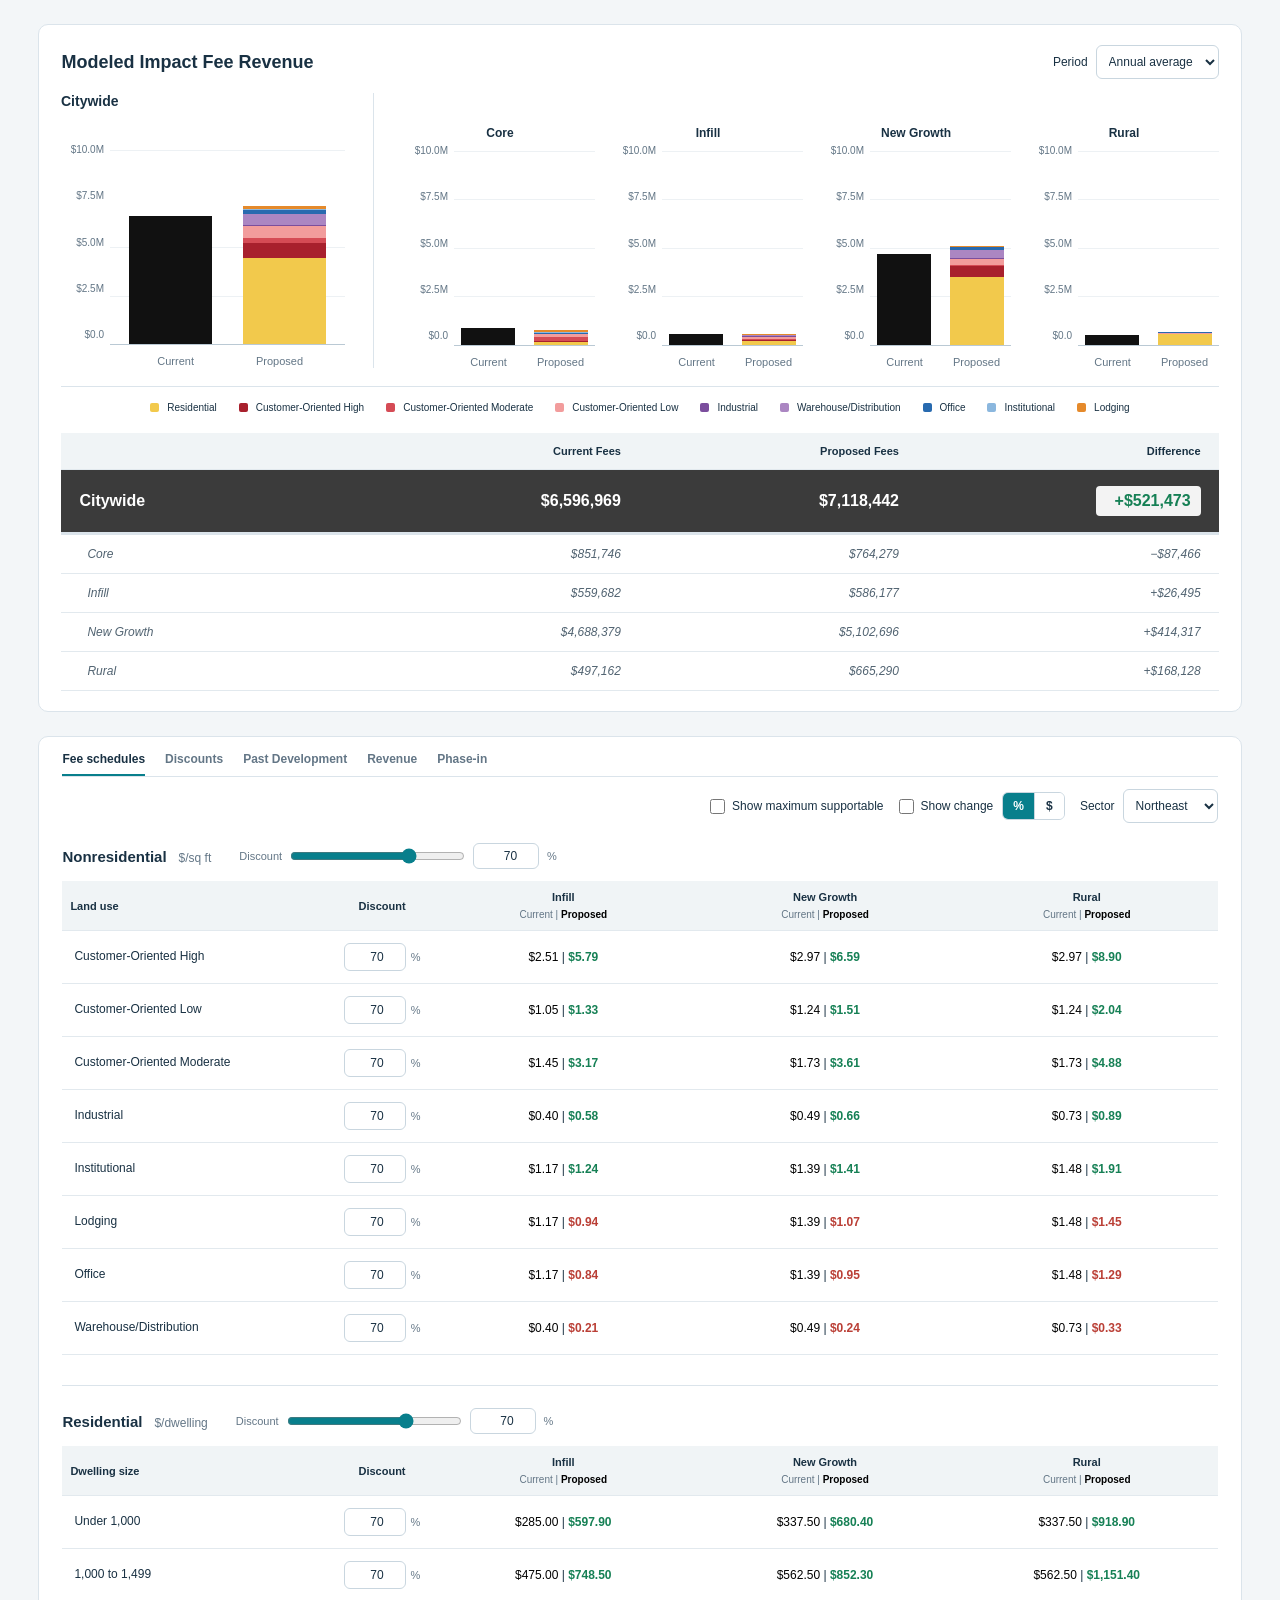
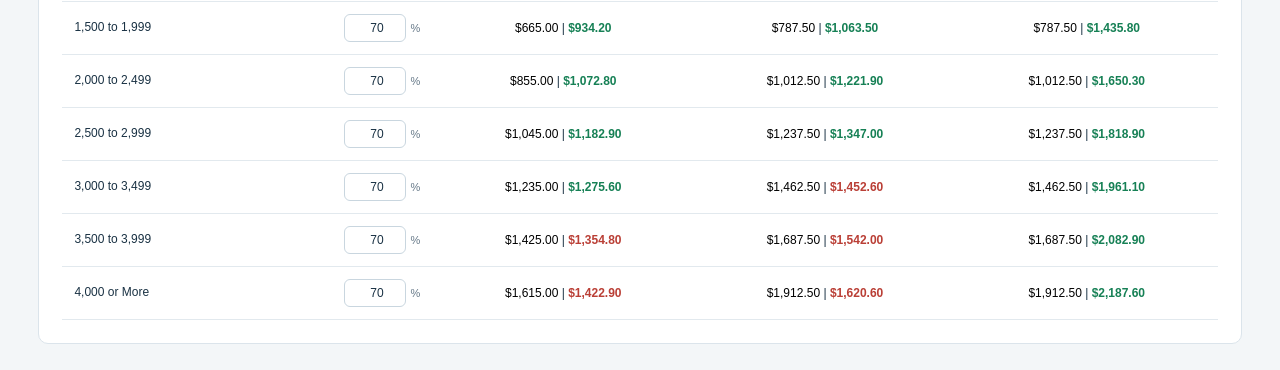
==== index.html @ b01f288f "Add files via upload" ====
<!doctype html><html lang="en"><head><meta charset="utf-8"><meta name="viewport" content="width=device-width,initial-scale=1"><title>Modeled Impact Fee Revenue</title><style>:root{font-family:"Aptos","Segoe UI",Calibri,Arial,sans-serif;color:#193143;background:#f3f6f8;--teal:#087f8c;--muted:#637686;--line:#dbe4eb;--down:#228776;--up:#b55b4b}*{box-sizing:border-box}body{margin:0}header{background:#153348;color:#fff;padding:28px max(3vw,24px)}.eyebrow{font-size:11px;font-weight:700;letter-spacing:2px;color:#91cfce}h1{font-size:30px;margin:8px 0;letter-spacing:-.7px}header p{color:#c6d5df;font-size:14px;margin:0}h2{font-size:18px;margin:0}h3{font-size:14px;margin:18px 0 12px}p.small,.small{font-size:12px;color:var(--muted);line-height:1.6}label{font-size:12px}select,input{font:inherit;color:inherit}select,input[type=number],input[type=text]{border:1px solid #c9d6df;border-radius:6px;padding:8px;background:white;min-width:0}select{font-size:12px;max-width:100%}input[type=number]{font-size:12px;text-align:right;width:66px;padding:6px}.layout{max-width:1760px;padding:0 3vw;margin:26px auto;display:grid;grid-template-columns:280px minmax(0,1fr);gap:26px}aside{background:#fff;border:1px solid var(--line);border-radius:10px;padding:22px;align-self:start}.field{display:grid;gap:8px;margin:16px 0}.field select{width:100%}.discount{padding:13px 0;border-bottom:1px solid #edf1f4}.discount-head{display:flex;justify-content:space-between;align-items:center;gap:9px;font-size:12px}.discount-head>label{line-height:1.35;max-width:155px}.discount-head>div{display:flex;gap:5px;align-items:center}.discount-head span{color:var(--muted);font-size:11px}input[type=range]{width:100%;accent-color:var(--teal);margin:10px 0 0;height:16px}.buttons{display:flex;flex-wrap:wrap;gap:8px;margin:18px 0 6px}button{font:inherit;font-size:11px;font-weight:650;cursor:pointer;padding:9px 11px;border:1px solid #ccd9e1;border-radius:6px;background:#eef4f7;color:#193143}button:hover{background:#dfecef}input:focus-visible,select:focus-visible,button:focus-visible,summary:focus-visible{outline:3px solid #d7a442;outline-offset:2px}details{margin-top:20px}summary{font-size:12px;font-weight:650;cursor:pointer}aside details{border-top:1px solid var(--line);padding-top:18px}#status{font-size:12px;color:#a34534;line-height:1.5;margin-top:10px;min-height:10px}.section-head{display:flex;justify-content:space-between;align-items:center;gap:15px;flex-wrap:wrap;margin-bottom:17px}.inline-field{display:flex;gap:8px;align-items:center}.filters{display:flex;gap:15px;flex-wrap:wrap}.metrics{display:grid;grid-template-columns:repeat(4,minmax(0,1fr));gap:14px}.metric{border:1px solid var(--line);background:#fff;border-radius:10px;padding:19px 17px}.metric>span{font-size:12px;color:var(--muted)}.metric strong{font-variant-numeric:tabular-nums;display:block;margin-top:12px;font-size:clamp(20px,1.7vw,29px);letter-spacing:-.8px}.accent{background:#e5f3f1;border-color:#c3ddd7}.revenue-note{font-size:12px;line-height:1.6;color:var(--muted);margin:13px 0 24px}.panel{background:white;border:1px solid var(--line);border-radius:10px;padding:23px;margin-bottom:22px}.schedule-pair{display:grid;grid-template-columns:repeat(2,minmax(0,1fr));gap:24px}.schedule-pair h3{font-size:15px;margin:15px 0}.table-wrap{overflow-x:auto}table{width:100%;border-collapse:collapse;font-size:12px;font-variant-numeric:tabular-nums}th,td{padding:10px 8px;border-bottom:1px solid #e2e9ee;text-align:right;vertical-align:middle}th{font-size:11px;background:#f0f4f6;white-space:nowrap}th:first-child,td:first-child{text-align:left;min-width:140px}td:first-child{line-height:1.3}td:first-child small{display:block;color:var(--muted);font-size:10px;margin-top:3px}td:not(:first-child){white-space:nowrap}.fee-proposed th{background:#e9f4f1}.fee-proposed td:not(:first-child){color:#066e73}tr.housing-first td{border-top:2px solid #cbd9e1}.legend{display:flex;gap:20px;margin:16px 0;font-size:11px;color:var(--muted)}.legend span:before{content:'';display:inline-block;width:9px;height:9px;margin-right:6px;border-radius:2px;background:var(--down)}.legend .increase:before{background:var(--up)}.delta-row{display:grid;grid-template-columns:minmax(155px,220px) minmax(0,1fr) 75px;gap:15px;align-items:center;min-height:34px;margin:7px 0}.delta-label{font-size:12px;line-height:1.3}.delta-track{position:relative;height:19px;background:linear-gradient(to right,transparent calc(50% - .5px),#bdcdd8 calc(50% - .5px),#bdcdd8 calc(50% + .5px),transparent calc(50% + .5px))}.delta-bar{position:absolute;top:4px;height:11px;border-radius:2px}.delta-value{font-size:12px;text-align:right;font-variant-numeric:tabular-nums}.chart-axis{display:grid;grid-template-columns:minmax(155px,220px) minmax(0,1fr) 75px;gap:15px;font-size:10px;color:var(--muted);margin-top:12px}.chart-axis>div{display:flex;justify-content:space-between}.compact-details{padding:17px 23px}.export-buttons{margin-top:20px}#scenario-name{font-size:12px;max-width:100%}.saved-item{border-bottom:1px solid var(--line);padding:12px 0;display:flex;justify-content:space-between;align-items:center;gap:12px;font-size:12px}.saved-item small{display:block;margin-top:4px;color:var(--muted)}.saved-item .buttons{margin:0}.positive{color:var(--down)}.negative{color:var(--up)}footer{font-size:11px;color:var(--muted);padding:4px 0 20px}@media(max-width:1350px){.metrics{grid-template-columns:repeat(2,minmax(0,1fr))}.metric strong{font-size:27px}.schedule-pair{gap:16px}.layout{grid-template-columns:260px minmax(0,1fr);gap:20px}}@media(max-width:1080px){.schedule-pair{grid-template-columns:1fr}.delta-row,.chart-axis{grid-template-columns:155px minmax(0,1fr) 70px}}@media(max-width:760px){.layout{display:flex;flex-direction:column;padding:0 18px;gap:20px;margin-top:20px}aside{width:100%}#discount-controls{max-height:370px;overflow-y:auto;padding-right:8px}.metrics{grid-template-columns:repeat(2,minmax(0,1fr))}.metric{padding:16px 12px}.metric strong{font-size:23px}.panel{padding:18px}.delta-row,.chart-axis{grid-template-columns:120px minmax(0,1fr) 61px;gap:8px}.delta-label,.delta-value{font-size:11px}.filters{gap:10px}.inline-field{flex-wrap:wrap}header{padding:24px 20px}h1{font-size:27px}.saved-item{flex-wrap:wrap}}@media print{aside,.compact-details,.inline-field{display:none}.layout{display:block;margin:15px;padding:0}header{background:#fff;color:#193143}header p{color:#637686}.metrics{grid-template-columns:repeat(4,1fr)}.metric strong{font-size:20px}.panel{break-inside:avoid}.schedule-pair{grid-template-columns:repeat(2,1fr)}}
.sr-only{position:absolute;width:1px;height:1px;padding:0;margin:-1px;overflow:hidden;clip:rect(0,0,0,0);white-space:nowrap;border:0}

.equivalent-rate{display:block;color:var(--muted);font-size:10px;margin-top:4px;font-weight:400}.dwelling-rate{font-size:12px;font-weight:650}.unit{font-size:9px;font-weight:400;color:var(--muted)}.missing-rate{font-size:10px;color:#886342!important;background:#fffaf0}.schedule-pair td{padding:11px 7px}body>.layout{margin-top:24px}

.fee-schedule .schedule-group{text-align:center;font-size:13px;padding:12px 8px;font-weight:700}.fee-schedule thead tr:nth-child(2) th{text-align:right;min-width:0}.fee-schedule .fee-divider{border-left:2px solid #9eb7c4}.fee-schedule .proposed-cell{background:#f4faf8;color:#066e73}.fee-schedule thead .proposed-cell{background:#e6f2ed}.fee-schedule td{padding:11px 9px}.fee-schedule td:first-child{min-width:180px}.fee-schedule .missing-rate{background:#fffaf0}@media print{.fee-schedule td,.fee-schedule th{padding:7px 5px}}

.fee-schedule th:not(:first-child){text-align:center;min-width:145px}.fee-pair{display:grid;grid-template-columns:minmax(0,1fr) auto minmax(0,1fr);gap:9px;align-items:baseline;white-space:nowrap}.pair-current{text-align:right}.pair-proposed{text-align:left;color:#066e73}.pair-separator{color:#9aaeba;font-weight:400}.pair-key{font-size:10px;margin-top:7px;font-weight:400}.pair-unit{display:block;text-align:center;color:var(--muted);font-size:9px;margin-top:3px}.dwelling-pair{font-weight:650}.equivalent-pair{font-size:10px;margin-top:8px;color:var(--muted)}.missing-label{font-size:9px;color:#886342;font-weight:400}.fee-schedule td:not(:first-child){min-width:145px}.fee-schedule td{padding:11px 12px}@media(max-width:760px){.fee-pair{gap:6px}.fee-schedule td{padding:10px 8px}}

.fee-pair{display:block;text-align:center;white-space:nowrap;color:#193143}.pair-key{display:block;text-align:center;font-size:10px;font-weight:400;margin-top:6px;color:var(--muted)}.equivalent-pair{font-size:10px;color:var(--muted)}.dwelling-pair{font-weight:650}

.fee-table-heading{font-size:15px;display:flex;align-items:baseline;gap:12px;margin:20px 0 12px}.table-unit{font-size:12px;font-weight:400;color:var(--muted)}.residential-heading{margin-top:30px;padding-top:22px;border-top:1px solid var(--line)}.paired-proposed{color:#168055;font-weight:650}.paired-current{color:#193143}.fee-pair{display:block;white-space:nowrap;text-align:center}.fee-schedule td{padding-top:12px;padding-bottom:12px}

.paired-proposed,.paired-current{color:#000}.paired-proposed.fee-increase{color:#168055}.paired-proposed.fee-decrease{color:#ba3f36}.paired-proposed.fee-unchanged{color:#000}.paired-proposed.fee-missing{color:#886342}.legend .decrease:before{background:var(--up)}.legend .increase:before{background:var(--down)}

.fee-percent{font-size:10px;font-weight:500}.fee-schedule th:not(:first-child),.fee-schedule td:not(:first-child){min-width:175px}

.percentage-toggle{display:flex;align-items:center;gap:7px;font-size:12px;cursor:pointer;white-space:nowrap}.percentage-toggle input{width:15px;height:15px;accent-color:var(--teal);margin:0}.section-head>.filters{align-items:center}

.paired-maximum{color:var(--muted);font-weight:500}.fee-schedule .pair-key{white-space:nowrap}

.discount-section-title{font-size:13px;margin:22px 0 8px}.geographic-discount{padding:9px 0;border-bottom:1px solid #edf1f4}.fee-schedule th.discount-column,.fee-schedule td.discount-cell{min-width:95px;width:95px;text-align:center}.table-discount{display:flex;align-items:center;justify-content:center;gap:5px}.table-discount input{width:62px}.table-discount span{font-size:11px;color:var(--muted)}

.change-display{display:flex;align-items:center;gap:9px}.change-mode{display:inline-flex;border:1px solid #c9d6df;border-radius:6px;overflow:hidden}.change-mode button{border:0;border-radius:0;padding:6px 10px;background:#fff;font-size:12px;min-width:30px}.change-mode button+button{border-left:1px solid #c9d6df}.change-mode button[aria-pressed=true]{background:var(--teal);color:#fff}.change-mode button:focus-visible{outline-offset:-3px}.fee-change{font-size:10px;font-weight:500}.fee-change-separator{color:var(--muted);font-weight:400}

[hidden]{display:none!important}.layout{display:block}.layout .metrics{grid-template-columns:repeat(4,minmax(0,1fr))}.dashboard-tabs{display:flex;align-items:center;gap:24px;border-bottom:1px solid var(--line)}.dashboard-tabs button{font-size:18px;font-weight:650;padding:9px 0 12px;border:0;border-bottom:3px solid transparent;border-radius:0;background:transparent;color:var(--muted)}.dashboard-tabs button[aria-selected=true]{color:#193143;border-bottom-color:var(--teal)}.dashboard-tabs button:hover{color:var(--teal);background:transparent}.tab-section-head{align-items:center}.discount-grid{display:grid;grid-template-columns:repeat(4,minmax(0,1fr));gap:28px;margin:8px 0 22px}.discount-group h3{margin:10px 0 12px;font-size:14px}.discount-group .discount-head>label{max-width:none;flex:1}.discount-group input{width:62px}#discount-panel>details{max-width:520px;border-top:1px solid var(--line);padding-top:16px}#discount-panel #status{margin-top:16px}@media(max-width:1180px){.discount-grid{grid-template-columns:repeat(2,minmax(0,1fr))}.layout .metrics{grid-template-columns:repeat(4,minmax(0,1fr))}.metric strong{font-size:24px}}@media(max-width:760px){.discount-grid{grid-template-columns:1fr;gap:20px}.layout .metrics{grid-template-columns:repeat(2,minmax(0,1fr))}.dashboard-tabs{gap:22px}.dashboard-tabs button{font-size:17px}.tab-section-head{gap:18px}}@media print{.dashboard-tabs,#fee-filters,#discount-panel{display:none!important}#fee-panel{display:block!important}}

.dashboard-panel{padding-top:10px;margin-top:24px}.dashboard-tabs{gap:20px;overflow-x:auto;white-space:nowrap;margin:0 0 12px}.dashboard-tabs button{font-size:12px;font-weight:600;padding:5px 0 8px;border-bottom-width:2px}.dashboard-panel>#fee-filters{justify-content:flex-end;align-items:center;margin:0 0 14px}.discount-grid{grid-template-columns:repeat(2,minmax(0,1fr));max-width:750px}.activity-head h3{margin:8px 0;font-size:15px}.activity-head{margin-bottom:8px}.activity-note{margin:0 0 14px}.activity-table th:not(:first-child),.activity-table td:not(:first-child){text-align:center;min-width:175px}.activity-table input.activity-input{width:160px;max-width:100%;text-align:right}.activity-input:disabled{background:#f3f6f8;color:#526573;opacity:1;border-color:#e2e9ee}.activity-equivalent{display:block;margin-top:5px;font-size:10px;color:var(--muted)}#activity-status{font-size:12px;color:#a34534;min-height:16px;margin-top:15px}button:disabled{opacity:.5;cursor:default}@media(max-width:760px){.dashboard-tabs{gap:16px}.dashboard-tabs button{font-size:12px}.discount-grid{grid-template-columns:1fr}.activity-head .filters{gap:12px}.activity-table input.activity-input{width:135px}}@media print{#activity-panel{display:none!important}}

.activity-table th:not(:first-child),.activity-table td:not(:first-child){min-width:286px}.activity-period-head,.activity-period-pair{display:grid;grid-template-columns:125px 125px;justify-content:center;gap:10px}.activity-period-head{font-size:10px;font-weight:400;color:var(--muted);margin-top:7px}.activity-table input.activity-input{width:125px}.activity-annual{display:block;min-height:30px;padding:6px 8px;border:1px solid #e2e9ee;border-radius:6px;background:#f3f6f8;color:#526573;text-align:right;font-size:12px;line-height:16px;font-variant-numeric:tabular-nums}.activity-period-pair>div{min-width:0}.activity-period-pair .activity-equivalent{white-space:normal;line-height:1.4}@media(max-width:760px){.activity-table input.activity-input{width:125px}}

.revenue-head h3{margin:8px 0;font-size:15px}.revenue-head{margin-bottom:8px}.revenue-table th:not(:first-child),.revenue-table td:not(:first-child){min-width:245px;text-align:center}.revenue-table tfoot th,.revenue-table tfoot td{background:#f3f6f8;border-top:2px solid #dbe4eb;font-weight:650;padding-top:14px;padding-bottom:14px}.revenue-table tbody td{padding-top:12px;padding-bottom:12px}@media print{#revenue-panel{display:none!important}}

.phase-head{margin-bottom:8px}.phase-head h3{font-size:15px;margin:8px 0;display:flex;align-items:center;gap:12px;flex-wrap:wrap}.phase-rule{font-size:11px;font-weight:400;color:var(--muted)}.phase-table{font-size:11px}.phase-table th,.phase-table td{padding:10px 9px}.phase-table th:first-child,.phase-table td:first-child{position:sticky;left:0;z-index:1;min-width:165px;background:#fff;box-shadow:1px 0 #dbe4eb}.phase-table th:first-child{background:#f0f4f6;z-index:2}.phase-table td:not(:first-child),.phase-table th:not(:first-child){min-width:77px;text-align:center;white-space:nowrap}@media print{#phase-panel{display:none!important}}

.revenue-overview{padding:20px 22px;margin-bottom:0}.revenue-overview>.section-head{margin-bottom:14px}.revenue-chart-layout{display:grid;grid-template-columns:minmax(270px,1fr) minmax(0,2.6fr);gap:30px}.revenue-chart-layout h3{margin:0 0 16px;font-size:14px}.city-chart{padding-right:28px;border-right:1px solid var(--line)}.city-chart #city-revenue-chart{padding-top:25px}.benefit-chart-grid{display:grid;grid-template-columns:repeat(4,minmax(0,1fr));gap:18px}.benefit-chart h4{font-size:12px;font-weight:600;margin:0 0 10px;text-align:center;height:15px}.comparison-chart{display:grid;grid-template-columns:43px minmax(0,1fr);gap:6px;height:195px}.comparison-chart .chart-axis{display:flex;flex-direction:column;justify-content:space-between;gap:0;font-size:10px;text-align:right;color:var(--muted);margin:0;line-height:1;transform:translateY(-5px)}.bar-plot{height:195px;display:flex;align-items:flex-end;justify-content:space-around;gap:15%;padding:0 8%;border-bottom:1px solid #bac9d4;background:repeating-linear-gradient(to top,transparent 0,transparent calc(25% - 1px),#edf1f4 calc(25% - 1px),#edf1f4 25%)}.revenue-bar{width:42%;min-width:22px;max-width:88px}.current-revenue-bar{background:#111}.proposed-revenue-bar{height:100%;display:flex;flex-direction:column-reverse;justify-content:flex-start}.revenue-segment{flex-shrink:0;min-height:0;display:flex;justify-content:center;align-items:center;position:relative;font-size:10px;line-height:1;font-weight:600;white-space:nowrap;cursor:default}.revenue-segment:focus-visible{outline:2px solid #172b3a;outline-offset:2px;z-index:1}.chart-totals{display:grid;grid-template-columns:repeat(2,minmax(0,1fr));gap:12px;margin:12px 0 0 49px;padding:0 8%;text-align:center}.chart-totals>div{min-width:0}.chart-totals span{display:block;font-size:10px;color:var(--muted);white-space:nowrap}.chart-totals strong{display:block;font-size:13px;font-variant-numeric:tabular-nums;margin-top:6px;letter-spacing:-.4px;white-space:nowrap}.city-chart .chart-totals strong{font-size:18px}.city-chart .chart-totals{gap:16px}.chart-change{display:flex;flex-wrap:wrap;justify-content:center;align-items:center;gap:10px;font-size:11px;margin:14px 0 0 49px}.chart-change>span{color:var(--muted)}.chart-change strong{font-weight:600}.revenue-chart-legend{display:flex;flex-wrap:wrap;justify-content:center;column-gap:22px;row-gap:9px;border-top:1px solid var(--line);padding-top:15px;margin-top:18px}.revenue-legend-item{display:inline-flex;align-items:center;gap:6px;font-size:10px}.revenue-legend-item i{width:9px;height:9px;border-radius:2px;flex-shrink:0}.revenue-legend-item strong{font-size:10px;font-weight:600}.benefit-chart-grid .chart-totals{gap:5px;padding:0}.benefit-chart-grid .chart-totals strong{font-size:11px}.benefit-chart-grid .bar-plot{gap:12%;padding:0 4%}@media(min-width:1450px){.benefit-chart-grid .chart-totals strong{font-size:13px}.revenue-segment{font-size:11px}}@media(max-width:1150px){.revenue-chart-layout{grid-template-columns:1fr;gap:24px}.city-chart{border-right:0;padding-right:0;max-width:450px;margin:0 auto;width:100%}.city-chart #city-revenue-chart{padding-top:0}.benefit-chart-section{border-top:1px solid var(--line);padding-top:20px}}@media(max-width:650px){.benefit-chart-grid{grid-template-columns:repeat(2,minmax(0,1fr));row-gap:24px}.revenue-overview{padding:18px 14px}.revenue-chart-legend{justify-content:flex-start;column-gap:16px}.city-chart .chart-totals strong{font-size:16px}}@media print{.revenue-overview{break-inside:avoid}.revenue-chart-layout{grid-template-columns:1fr 2.6fr}.bar-plot,.revenue-segment,.current-revenue-bar{-webkit-print-color-adjust:exact;print-color-adjust:exact}}

.revenue-chart-tooltip{position:fixed;z-index:50;pointer-events:none;background:#173143;color:#fff;padding:13px 15px;border-radius:8px;box-shadow:0 5px 22px #142b3c33;width:230px;max-width:calc(100vw - 16px);font-size:12px;line-height:1.4}.revenue-chart-tooltip>strong{display:block;font-size:13px;line-height:1.35}.tooltip-scope{display:block;font-size:11px;color:#c6d5df;margin:4px 0 12px}.revenue-chart-tooltip>div{display:flex;justify-content:space-between;gap:20px;margin-top:6px}.revenue-chart-tooltip b{font-variant-numeric:tabular-nums;font-weight:600}.revenue-segment{cursor:help}.city-chart,.benefit-chart{container-type:inline-size}.chart-totals{column-gap:20px}.chart-totals strong{letter-spacing:0}.benefit-chart-grid .chart-totals{column-gap:18px}.benefit-chart-grid .chart-totals strong{font-size:12px}.chart-change{column-gap:14px}.revenue-legend-item{gap:8px}.revenue-legend-item strong{margin-left:3px}@container(max-width:280px){.chart-totals,.city-chart .chart-totals,.benefit-chart-grid .chart-totals{grid-template-columns:1fr;gap:8px;margin-left:0;padding:0 4px}.chart-totals>div{display:flex;align-items:baseline;justify-content:space-between;gap:18px}.chart-totals span{white-space:normal;text-align:left}.chart-totals strong,.city-chart .chart-totals strong,.benefit-chart-grid .chart-totals strong{font-size:13px;margin-top:0;text-align:right}.chart-change{margin-left:0}}@media print{.revenue-chart-tooltip{display:none!important}}

.chart-bar-labels{display:grid;grid-template-columns:repeat(2,minmax(0,1fr));gap:18px;padding:0 8%;margin:10px 0 0 49px;text-align:center;font-size:11px;color:var(--muted)}.benefit-chart .chart-bar-labels{padding:0 4%}.revenue-summary-wrap{margin-top:20px}.revenue-summary{min-width:650px;font-size:12px}.revenue-summary th,.revenue-summary td{padding:12px 18px}.revenue-summary thead th{font-size:11px;background:#f0f4f6}.revenue-summary tbody th{background:#fff;font-size:12px;font-weight:500;white-space:nowrap}.revenue-summary tbody td{white-space:nowrap;font-variant-numeric:tabular-nums}.revenue-summary tbody.citywide-summary th,.revenue-summary tbody.citywide-summary td{background:#f5f8fa;font-weight:650;border-bottom:2px solid #dbe4eb}.revenue-summary strong{font-size:inherit;font-weight:650;letter-spacing:0}.revenue-summary th:first-child{min-width:140px;text-align:left}.revenue-summary td:not(:first-child){min-width:130px}@media(max-width:650px){.revenue-summary th,.revenue-summary td{padding:12px 14px}}

@media(min-width:1151px){.benefit-chart-section{padding-top:33px}}

.fee-section-head{display:flex;align-items:center;flex-wrap:wrap;gap:16px 28px;margin:20px 0 12px}.fee-section-head .fee-table-heading{margin:0}.residential-section-head{margin-top:30px;padding-top:22px;border-top:1px solid var(--line)}.table-discount-control{display:flex;align-items:center;gap:8px;font-size:12px;font-weight:400}.table-discount-control label{font-size:11px;color:var(--muted)}.table-discount-control input[type=range]{width:175px;max-width:35vw;margin:0;height:16px}.table-discount-control input[type=number]{width:66px;padding:5px 6px}.table-discount-control input::placeholder{font-size:11px;text-align:center;color:var(--muted)}.table-discount-control>span{font-size:11px;color:var(--muted)}@media(max-width:650px){.fee-section-head{gap:10px}.table-discount-control input[type=range]{width:145px;max-width:40vw}}@media print{.table-discount-control{display:none}}

.revenue-summary tbody.citywide-summary th,.revenue-summary tbody.citywide-summary td{background:#3b3b3b;color:#fff;font-size:16px;font-weight:700;padding-top:16px;padding-bottom:16px;border-bottom:3px solid #dbe4eb}.revenue-summary tbody.citywide-summary strong{font-weight:700}.revenue-summary #benefit-revenue-summary th,.revenue-summary #benefit-revenue-summary td{font-style:italic;color:#516371}.revenue-summary #benefit-revenue-summary th{padding-left:26px}

.revenue-summary #delta{display:inline-block;min-width:105px;padding:6px 10px;border-radius:4px;background:#f3f3f3;text-align:right}.revenue-summary #delta.difference-positive{color:#168055}.revenue-summary #delta.difference-negative{color:#ba3f36}.revenue-summary #delta.difference-zero{color:#000}
</style></head><body><div class="layout">
<main><section class="panel revenue-overview"><div class="section-head"><h2>Modeled Impact Fee Revenue</h2><div class="filters"><label class="inline-field">Period<select id="period"><option value="1">Annual average</option><option value="5">Five-year total</option></select></label></div></div><div class="revenue-chart-layout"><section class="city-chart"><h3>Citywide</h3><div id="city-revenue-chart"><div class="comparison-chart" role="group" aria-label="Citywide: current revenue $6,596,969, proposed revenue $7,118,442"><div class="chart-axis" aria-hidden="true"><span>$10M</span><span>$7.5M</span><span>$5M</span><span>$2.5M</span><span>$0</span></div><div class="bar-plot"><div class="revenue-bar current-revenue-bar" style="height:65.96968847000001%" title="Current revenue: $6,596,969" aria-label="Current revenue: $6,596,969"></div><div class="revenue-bar proposed-revenue-bar" aria-label="Proposed revenue by land use"><div class="revenue-segment" tabindex="0" style="height:44.516506009932144%;background:#f2c94c;color:#172b3a" data-chart-category="Residential" data-chart-scope="Citywide" data-chart-amount="$4,451,651" data-chart-share="62.5%" aria-label="Residential: $4,451,651 · 62.5% of proposed revenue"></div><div class="revenue-segment" tabindex="0" style="height:7.540782637584538%;background:#a8202d;color:#fff" data-chart-category="Customer-Oriented High" data-chart-scope="Citywide" data-chart-amount="$754,078" data-chart-share="10.6%" aria-label="Customer-Oriented High: $754,078 · 10.6% of proposed revenue"></div><div class="revenue-segment" tabindex="0" style="height:2.442208782473827%;background:#d54b55;color:#fff" data-chart-category="Customer-Oriented Moderate" data-chart-scope="Citywide" data-chart-amount="$244,221" data-chart-share="3.4%" aria-label="Customer-Oriented Moderate: $244,221 · 3.4% of proposed revenue"></div><div class="revenue-segment" tabindex="0" style="height:6.44185903615955%;background:#f29c9c;color:#172b3a" data-chart-category="Customer-Oriented Low" data-chart-scope="Citywide" data-chart-amount="$644,186" data-chart-share="9.0%" aria-label="Customer-Oriented Low: $644,186 · 9.0% of proposed revenue"></div><div class="revenue-segment" tabindex="0" style="height:0.6712180557799634%;background:#7b4e9d;color:#fff" data-chart-category="Industrial" data-chart-scope="Citywide" data-chart-amount="$67,122" data-chart-share="0.9%" aria-label="Industrial: $67,122 · 0.9% of proposed revenue"></div><div class="revenue-segment" tabindex="0" style="height:5.232754838133646%;background:#ab86c2;color:#172b3a" data-chart-category="Warehouse/Distribution" data-chart-scope="Citywide" data-chart-amount="$523,275" data-chart-share="7.4%" aria-label="Warehouse/Distribution: $523,275 · 7.4% of proposed revenue"></div><div class="revenue-segment" tabindex="0" style="height:2.3908431965336985%;background:#286aaf;color:#fff" data-chart-category="Office" data-chart-scope="Citywide" data-chart-amount="$239,084" data-chart-share="3.4%" aria-label="Office: $239,084 · 3.4% of proposed revenue"></div><div class="revenue-segment" tabindex="0" style="height:0.6229982522787453%;background:#8bb7de;color:#172b3a" data-chart-category="Institutional" data-chart-scope="Citywide" data-chart-amount="$62,300" data-chart-share="0.9%" aria-label="Institutional: $62,300 · 0.9% of proposed revenue"></div><div class="revenue-segment" tabindex="0" style="height:1.3252469528447361%;background:#e58a2b;color:#172b3a" data-chart-category="Lodging" data-chart-scope="Citywide" data-chart-amount="$132,525" data-chart-share="1.9%" aria-label="Lodging: $132,525 · 1.9% of proposed revenue"></div></div></div></div></div><div class="chart-bar-labels"><span>Current</span><span>Proposed</span></div></section><section class="benefit-chart-section"><div id="benefit-revenue-charts" class="benefit-chart-grid"><section class="benefit-chart"><h4>Core</h4><div class="comparison-chart" role="group" aria-label="Core: current revenue $851,746, proposed revenue $764,279"><div class="chart-axis" aria-hidden="true"><span>$10M</span><span>$7.5M</span><span>$5M</span><span>$2.5M</span><span>$0</span></div><div class="bar-plot"><div class="revenue-bar current-revenue-bar" style="height:8.51745684%" title="Current revenue: $851,746" aria-label="Current revenue: $851,746"></div><div class="revenue-bar proposed-revenue-bar" aria-label="Proposed revenue by land use"><div class="revenue-segment" tabindex="0" style="height:1.4649713721889337%;background:#f2c94c;color:#172b3a" data-chart-category="Residential" data-chart-scope="Core" data-chart-amount="$146,497" data-chart-share="19.2%" aria-label="Residential: $146,497 · 19.2% of proposed revenue"></div><div class="revenue-segment" tabindex="0" style="height:0.5019344975741241%;background:#a8202d;color:#fff" data-chart-category="Customer-Oriented High" data-chart-scope="Core" data-chart-amount="$50,193" data-chart-share="6.6%" aria-label="Customer-Oriented High: $50,193 · 6.6% of proposed revenue"></div><div class="revenue-segment" tabindex="0" style="height:2.0183274372093027%;background:#d54b55;color:#fff" data-chart-category="Customer-Oriented Moderate" data-chart-scope="Core" data-chart-amount="$201,833" data-chart-share="26.4%" aria-label="Customer-Oriented Moderate: $201,833 · 26.4% of proposed revenue"></div><div class="revenue-segment" tabindex="0" style="height:1.8395076325727777%;background:#f29c9c;color:#172b3a" data-chart-category="Customer-Oriented Low" data-chart-scope="Core" data-chart-amount="$183,951" data-chart-share="24.1%" aria-label="Customer-Oriented Low: $183,951 · 24.1% of proposed revenue"></div><div class="revenue-segment" tabindex="0" style="height:0.006920371579964224%;background:#7b4e9d;color:#fff" data-chart-category="Industrial" data-chart-scope="Core" data-chart-amount="$692" data-chart-share="0.1%" aria-label="Industrial: $692 · 0.1% of proposed revenue"></div><div class="revenue-segment" tabindex="0" style="height:0.007147710144927537%;background:#ab86c2;color:#172b3a" data-chart-category="Warehouse/Distribution" data-chart-scope="Core" data-chart-amount="$715" data-chart-share="0.1%" aria-label="Warehouse/Distribution: $715 · 0.1% of proposed revenue"></div><div class="revenue-segment" tabindex="0" style="height:0.6920168198336981%;background:#286aaf;color:#fff" data-chart-category="Office" data-chart-scope="Core" data-chart-amount="$69,202" data-chart-share="9.1%" aria-label="Office: $69,202 · 9.1% of proposed revenue"></div><div class="revenue-segment" tabindex="0" style="height:0.09628101421899328%;background:#8bb7de;color:#172b3a" data-chart-category="Institutional" data-chart-scope="Core" data-chart-amount="$9,628" data-chart-share="1.3%" aria-label="Institutional: $9,628 · 1.3% of proposed revenue"></div><div class="revenue-segment" tabindex="0" style="height:1.0156872524447371%;background:#e58a2b;color:#172b3a" data-chart-category="Lodging" data-chart-scope="Core" data-chart-amount="$101,569" data-chart-share="13.3%" aria-label="Lodging: $101,569 · 13.3% of proposed revenue"></div></div></div></div><div class="chart-bar-labels"><span>Current</span><span>Proposed</span></div></section><section class="benefit-chart"><h4>Infill</h4><div class="comparison-chart" role="group" aria-label="Infill: current revenue $559,682, proposed revenue $586,177"><div class="chart-axis" aria-hidden="true"><span>$10M</span><span>$7.5M</span><span>$5M</span><span>$2.5M</span><span>$0</span></div><div class="bar-plot"><div class="revenue-bar current-revenue-bar" style="height:5.59682353%" title="Current revenue: $559,682" aria-label="Current revenue: $559,682"></div><div class="revenue-bar proposed-revenue-bar" aria-label="Proposed revenue by land use"><div class="revenue-segment" tabindex="0" style="height:2.1629868000000005%;background:#f2c94c;color:#172b3a" data-chart-category="Residential" data-chart-scope="Infill" data-chart-amount="$216,299" data-chart-share="36.9%" aria-label="Residential: $216,299 · 36.9% of proposed revenue"></div><div class="revenue-segment" tabindex="0" style="height:0.8928959678791935%;background:#a8202d;color:#fff" data-chart-category="Customer-Oriented High" data-chart-scope="Infill" data-chart-amount="$89,290" data-chart-share="15.2%" aria-label="Customer-Oriented High: $89,290 · 15.2% of proposed revenue"></div><div class="revenue-segment" tabindex="0" style="height:0.15631502471128428%;background:#d54b55;color:#fff" data-chart-category="Customer-Oriented Moderate" data-chart-scope="Infill" data-chart-amount="$15,632" data-chart-share="2.7%" aria-label="Customer-Oriented Moderate: $15,632 · 2.7% of proposed revenue"></div><div class="revenue-segment" tabindex="0" style="height:1.159915656733793%;background:#f29c9c;color:#172b3a" data-chart-category="Customer-Oriented Low" data-chart-scope="Infill" data-chart-amount="$115,992" data-chart-share="19.8%" aria-label="Customer-Oriented Low: $115,992 · 19.8% of proposed revenue"></div><div class="revenue-segment" tabindex="0" style="height:0.1819985981999996%;background:#7b4e9d;color:#fff" data-chart-category="Industrial" data-chart-scope="Infill" data-chart-amount="$18,200" data-chart-share="3.1%" aria-label="Industrial: $18,200 · 3.1% of proposed revenue"></div><div class="revenue-segment" tabindex="0" style="height:0.7264446068074538%;background:#ab86c2;color:#172b3a" data-chart-category="Warehouse/Distribution" data-chart-scope="Infill" data-chart-amount="$72,644" data-chart-share="12.4%" aria-label="Warehouse/Distribution: $72,644 · 12.4% of proposed revenue"></div><div class="revenue-segment" tabindex="0" style="height:0.25410239189999995%;background:#286aaf;color:#fff" data-chart-category="Office" data-chart-scope="Infill" data-chart-amount="$25,410" data-chart-share="4.3%" aria-label="Office: $25,410 · 4.3% of proposed revenue"></div><div class="revenue-segment" tabindex="0" style="height:0.14484936010044114%;background:#8bb7de;color:#172b3a" data-chart-category="Institutional" data-chart-scope="Infill" data-chart-amount="$14,485" data-chart-share="2.5%" aria-label="Institutional: $14,485 · 2.5% of proposed revenue"></div><div class="revenue-segment" tabindex="0" style="height:0.18226019519999914%;background:#e58a2b;color:#172b3a" data-chart-category="Lodging" data-chart-scope="Infill" data-chart-amount="$18,226" data-chart-share="3.1%" aria-label="Lodging: $18,226 · 3.1% of proposed revenue"></div></div></div></div><div class="chart-bar-labels"><span>Current</span><span>Proposed</span></div></section><section class="benefit-chart"><h4>New Growth</h4><div class="comparison-chart" role="group" aria-label="New Growth: current revenue $4,688,379, proposed revenue $5,102,696"><div class="chart-axis" aria-hidden="true"><span>$10M</span><span>$7.5M</span><span>$5M</span><span>$2.5M</span><span>$0</span></div><div class="bar-plot"><div class="revenue-bar current-revenue-bar" style="height:46.88378572%" title="Current revenue: $4,688,379" aria-label="Current revenue: $4,688,379"></div><div class="revenue-bar proposed-revenue-bar" aria-label="Proposed revenue by land use"><div class="revenue-segment" tabindex="0" style="height:34.84159063774321%;background:#f2c94c;color:#172b3a" data-chart-category="Residential" data-chart-scope="New Growth" data-chart-amount="$3,484,159" data-chart-share="68.3%" aria-label="Residential: $3,484,159 · 68.3% of proposed revenue"></div><div class="revenue-segment" tabindex="0" style="height:6.03461386273122%;background:#a8202d;color:#fff" data-chart-category="Customer-Oriented High" data-chart-scope="New Growth" data-chart-amount="$603,461" data-chart-share="11.8%" aria-label="Customer-Oriented High: $603,461 · 11.8% of proposed revenue"></div><div class="revenue-segment" tabindex="0" style="height:0.2675663205532399%;background:#d54b55;color:#fff" data-chart-category="Customer-Oriented Moderate" data-chart-scope="New Growth" data-chart-amount="$26,757" data-chart-share="0.5%" aria-label="Customer-Oriented Moderate: $26,757 · 0.5% of proposed revenue"></div><div class="revenue-segment" tabindex="0" style="height:3.2012962597501264%;background:#f29c9c;color:#172b3a" data-chart-category="Customer-Oriented Low" data-chart-scope="New Growth" data-chart-amount="$320,130" data-chart-share="6.3%" aria-label="Customer-Oriented Low: $320,130 · 6.3% of proposed revenue"></div><div class="revenue-segment" tabindex="0" style="height:0.3532059167999996%;background:#7b4e9d;color:#fff" data-chart-category="Industrial" data-chart-scope="New Growth" data-chart-amount="$35,321" data-chart-share="0.7%" aria-label="Industrial: $35,321 · 0.7% of proposed revenue"></div><div class="revenue-segment" tabindex="0" style="height:4.4905208013772056%;background:#ab86c2;color:#172b3a" data-chart-category="Warehouse/Distribution" data-chart-scope="New Growth" data-chart-amount="$449,052" data-chart-share="8.8%" aria-label="Warehouse/Distribution: $449,052 · 8.8% of proposed revenue"></div><div class="revenue-segment" tabindex="0" style="height:1.3614495839999998%;background:#286aaf;color:#fff" data-chart-category="Office" data-chart-scope="New Growth" data-chart-amount="$136,145" data-chart-share="2.7%" aria-label="Office: $136,145 · 2.7% of proposed revenue"></div><div class="revenue-segment" tabindex="0" style="height:0.3509882418186096%;background:#8bb7de;color:#172b3a" data-chart-category="Institutional" data-chart-scope="New Growth" data-chart-amount="$35,099" data-chart-share="0.7%" aria-label="Institutional: $35,099 · 0.7% of proposed revenue"></div><div class="revenue-segment" tabindex="0" style="height:0.12572458800000005%;background:#e58a2b;color:#172b3a" data-chart-category="Lodging" data-chart-scope="New Growth" data-chart-amount="$12,572" data-chart-share="0.2%" aria-label="Lodging: $12,572 · 0.2% of proposed revenue"></div></div></div></div><div class="chart-bar-labels"><span>Current</span><span>Proposed</span></div></section><section class="benefit-chart"><h4>Rural</h4><div class="comparison-chart" role="group" aria-label="Rural: current revenue $497,162, proposed revenue $665,290"><div class="chart-axis" aria-hidden="true"><span>$10M</span><span>$7.5M</span><span>$5M</span><span>$2.5M</span><span>$0</span></div><div class="bar-plot"><div class="revenue-bar current-revenue-bar" style="height:4.971622380000001%" title="Current revenue: $497,162" aria-label="Current revenue: $497,162"></div><div class="revenue-bar proposed-revenue-bar" aria-label="Proposed revenue by land use"><div class="revenue-segment" tabindex="0" style="height:6.0469572%;background:#f2c94c;color:#172b3a" data-chart-category="Residential" data-chart-scope="Rural" data-chart-amount="$604,696" data-chart-share="90.9%" aria-label="Residential: $604,696 · 90.9% of proposed revenue"></div><div class="revenue-segment" tabindex="0" style="height:0.11133830939999954%;background:#a8202d;color:#fff" data-chart-category="Customer-Oriented High" data-chart-scope="Rural" data-chart-amount="$11,134" data-chart-share="1.7%" aria-label="Customer-Oriented High: $11,134 · 1.7% of proposed revenue"></div><div class="revenue-segment" tabindex="0" style="height:0.24113948710285318%;background:#f29c9c;color:#172b3a" data-chart-category="Customer-Oriented Low" data-chart-scope="Rural" data-chart-amount="$24,114" data-chart-share="3.6%" aria-label="Customer-Oriented Low: $24,114 · 3.6% of proposed revenue"></div><div class="revenue-segment" tabindex="0" style="height:0.1290931691999999%;background:#7b4e9d;color:#fff" data-chart-category="Industrial" data-chart-scope="Rural" data-chart-amount="$12,909" data-chart-share="1.9%" aria-label="Industrial: $12,909 · 1.9% of proposed revenue"></div><div class="revenue-segment" tabindex="0" style="height:0.008641719804058784%;background:#ab86c2;color:#172b3a" data-chart-category="Warehouse/Distribution" data-chart-scope="Rural" data-chart-amount="$864" data-chart-share="0.1%" aria-label="Warehouse/Distribution: $864 · 0.1% of proposed revenue"></div><div class="revenue-segment" tabindex="0" style="height:0.08327440079999998%;background:#286aaf;color:#fff" data-chart-category="Office" data-chart-scope="Rural" data-chart-amount="$8,327" data-chart-share="1.3%" aria-label="Office: $8,327 · 1.3% of proposed revenue"></div><div class="revenue-segment" tabindex="0" style="height:0.030879636140701144%;background:#8bb7de;color:#172b3a" data-chart-category="Institutional" data-chart-scope="Rural" data-chart-amount="$3,088" data-chart-share="0.5%" aria-label="Institutional: $3,088 · 0.5% of proposed revenue"></div><div class="revenue-segment" tabindex="0" style="height:0.0015749172000000002%;background:#e58a2b;color:#172b3a" data-chart-category="Lodging" data-chart-scope="Rural" data-chart-amount="$157" data-chart-share="0.0%" aria-label="Lodging: $157 · 0.0% of proposed revenue"></div></div></div></div><div class="chart-bar-labels"><span>Current</span><span>Proposed</span></div></section></div></section></div><div id="revenue-chart-legend" class="revenue-chart-legend" aria-label="Proposed revenue by land use"><span class="revenue-legend-item" title="Residential: $4,451,651 proposed revenue"><i style="background:#f2c94c" aria-hidden="true"></i><span>Residential</span></span><span class="revenue-legend-item" title="Customer-Oriented High: $754,078 proposed revenue"><i style="background:#a8202d" aria-hidden="true"></i><span>Customer-Oriented High</span></span><span class="revenue-legend-item" title="Customer-Oriented Moderate: $244,221 proposed revenue"><i style="background:#d54b55" aria-hidden="true"></i><span>Customer-Oriented Moderate</span></span><span class="revenue-legend-item" title="Customer-Oriented Low: $644,186 proposed revenue"><i style="background:#f29c9c" aria-hidden="true"></i><span>Customer-Oriented Low</span></span><span class="revenue-legend-item" title="Industrial: $67,122 proposed revenue"><i style="background:#7b4e9d" aria-hidden="true"></i><span>Industrial</span></span><span class="revenue-legend-item" title="Warehouse/Distribution: $523,275 proposed revenue"><i style="background:#ab86c2" aria-hidden="true"></i><span>Warehouse/Distribution</span></span><span class="revenue-legend-item" title="Office: $239,084 proposed revenue"><i style="background:#286aaf" aria-hidden="true"></i><span>Office</span></span><span class="revenue-legend-item" title="Institutional: $62,300 proposed revenue"><i style="background:#8bb7de" aria-hidden="true"></i><span>Institutional</span></span><span class="revenue-legend-item" title="Lodging: $132,525 proposed revenue"><i style="background:#e58a2b" aria-hidden="true"></i><span>Lodging</span></span></div><div class="table-wrap revenue-summary-wrap"><table id="revenue-summary" class="revenue-summary"><caption class="sr-only">Current and proposed modeled revenue and differences for Citywide and each area</caption><thead><tr><th scope="col"><span class="sr-only">Area</span></th><th scope="col">Current Fees</th><th scope="col">Proposed Fees</th><th scope="col">Difference</th></tr></thead><tbody class="citywide-summary" aria-live="polite"><tr><th scope="row">Citywide</th><td><strong id="current">$6,596,969</strong></td><td><strong id="proposed">$7,118,442</strong></td><td><strong id="delta" class="difference-positive">+$521,473</strong></td></tr></tbody><tbody id="benefit-revenue-summary"><tr><th scope="row">Core</th><td>$851,746</td><td>$764,279</td><td>−$87,466</td></tr><tr><th scope="row">Infill</th><td>$559,682</td><td>$586,177</td><td>+$26,495</td></tr><tr><th scope="row">New Growth</th><td>$4,688,379</td><td>$5,102,696</td><td>+$414,317</td></tr><tr><th scope="row">Rural</th><td>$497,162</td><td>$665,290</td><td>+$168,128</td></tr></tbody></table></div></section>
<section class="panel dashboard-panel"><div class="dashboard-tabs" role="tablist" aria-label="Fee dashboard"><button id="tab-fees" type="button" role="tab" aria-controls="fee-panel" aria-selected="true" tabindex="0">Fee schedules</button><button id="tab-discounts" type="button" role="tab" aria-controls="discount-panel" aria-selected="false" tabindex="-1">Discounts</button><button id="tab-activity" type="button" role="tab" aria-controls="activity-panel" aria-selected="false" tabindex="-1">Past Development</button><button id="tab-revenue" type="button" role="tab" aria-controls="revenue-panel" aria-selected="false" tabindex="-1">Revenue</button><button id="tab-phase" type="button" role="tab" aria-controls="phase-panel" aria-selected="false" tabindex="-1">Phase-in</button></div><div class="filters" id="fee-filters"><label class="percentage-toggle"><input id="show-fee-max" type="checkbox"> Show maximum supportable</label><div class="change-display"><label class="percentage-toggle"><input id="show-fee-change" type="checkbox"> Show change</label><div class="change-mode" role="group" aria-label="Fee change format"><button id="change-percent" type="button" aria-label="Show percentage change" aria-pressed="true">%</button><button id="change-dollar" type="button" aria-label="Show dollar change" aria-pressed="false">$</button></div></div><label class="inline-field">Sector<select id="fee-sector"></select></label></div><div id="fee-panel" role="tabpanel" aria-labelledby="tab-fees"><div class="fee-section-head"><h3 class="fee-table-heading">Nonresidential <span class="table-unit">$/sq ft</span></h3><div class="table-discount-control"><label for="nonres-discount-range">Discount</label><input id="nonres-discount-range" type="range" min="0" max="100" step="0.5" value="70" aria-label="Set all nonresidential land-use discounts"><input id="nonres-discount-number" type="number" min="0" max="100" step="0.5" value="70" aria-label="All nonresidential land-use discount percent"><span>%</span></div></div><div class="table-wrap"><table id="fee-schedule" class="fee-schedule"><caption class="sr-only">Nonresidential per square foot current and proposed fees for Northeast</caption><thead><tr><th scope="col">Land use</th><th scope="col" class="discount-column">Discount</th><th scope="col">Infill<small class="pair-key">Current | <span class="paired-proposed">Proposed</span></small></th><th scope="col">New Growth<small class="pair-key">Current | <span class="paired-proposed">Proposed</span></small></th><th scope="col">Rural<small class="pair-key">Current | <span class="paired-proposed">Proposed</span></small></th></tr></thead><tbody><tr><td>Customer-Oriented High</td><td class="discount-cell"><div class="table-discount"><input type="number" min="0" max="100" step="0.5" value="70" data-use="Customer-Oriented High" aria-label="Customer-Oriented High discount percent"><span>%</span></div></td><td id="fee-value-nonres-0-0" aria-label="Customer-Oriented High, Infill: current $2.51 per square foot, proposed $5.79 per square foot"><div class="fee-pair"><span class="paired-current">$2.51</span> | <span class="paired-proposed fee-increase">$5.79</span></div></td><td id="fee-value-nonres-0-1" aria-label="Customer-Oriented High, New Growth: current $2.97 per square foot, proposed $6.59 per square foot"><div class="fee-pair"><span class="paired-current">$2.97</span> | <span class="paired-proposed fee-increase">$6.59</span></div></td><td id="fee-value-nonres-0-2" aria-label="Customer-Oriented High, Rural: current $2.97 per square foot, proposed $8.90 per square foot"><div class="fee-pair"><span class="paired-current">$2.97</span> | <span class="paired-proposed fee-increase">$8.90</span></div></td></tr><tr><td>Customer-Oriented Low</td><td class="discount-cell"><div class="table-discount"><input type="number" min="0" max="100" step="0.5" value="70" data-use="Customer-Oriented Low" aria-label="Customer-Oriented Low discount percent"><span>%</span></div></td><td id="fee-value-nonres-1-0" aria-label="Customer-Oriented Low, Infill: current $1.05 per square foot, proposed $1.33 per square foot"><div class="fee-pair"><span class="paired-current">$1.05</span> | <span class="paired-proposed fee-increase">$1.33</span></div></td><td id="fee-value-nonres-1-1" aria-label="Customer-Oriented Low, New Growth: current $1.24 per square foot, proposed $1.51 per square foot"><div class="fee-pair"><span class="paired-current">$1.24</span> | <span class="paired-proposed fee-increase">$1.51</span></div></td><td id="fee-value-nonres-1-2" aria-label="Customer-Oriented Low, Rural: current $1.24 per square foot, proposed $2.04 per square foot"><div class="fee-pair"><span class="paired-current">$1.24</span> | <span class="paired-proposed fee-increase">$2.04</span></div></td></tr><tr><td>Customer-Oriented Moderate</td><td class="discount-cell"><div class="table-discount"><input type="number" min="0" max="100" step="0.5" value="70" data-use="Customer-Oriented Moderate" aria-label="Customer-Oriented Moderate discount percent"><span>%</span></div></td><td id="fee-value-nonres-2-0" aria-label="Customer-Oriented Moderate, Infill: current $1.45 per square foot, proposed $3.17 per square foot"><div class="fee-pair"><span class="paired-current">$1.45</span> | <span class="paired-proposed fee-increase">$3.17</span></div></td><td id="fee-value-nonres-2-1" aria-label="Customer-Oriented Moderate, New Growth: current $1.73 per square foot, proposed $3.61 per square foot"><div class="fee-pair"><span class="paired-current">$1.73</span> | <span class="paired-proposed fee-increase">$3.61</span></div></td><td id="fee-value-nonres-2-2" aria-label="Customer-Oriented Moderate, Rural: current $1.73 per square foot, proposed $4.88 per square foot"><div class="fee-pair"><span class="paired-current">$1.73</span> | <span class="paired-proposed fee-increase">$4.88</span></div></td></tr><tr><td>Industrial</td><td class="discount-cell"><div class="table-discount"><input type="number" min="0" max="100" step="0.5" value="70" data-use="Industrial" aria-label="Industrial discount percent"><span>%</span></div></td><td id="fee-value-nonres-3-0" aria-label="Industrial, Infill: current $0.40 per square foot, proposed $0.58 per square foot"><div class="fee-pair"><span class="paired-current">$0.40</span> | <span class="paired-proposed fee-increase">$0.58</span></div></td><td id="fee-value-nonres-3-1" aria-label="Industrial, New Growth: current $0.49 per square foot, proposed $0.66 per square foot"><div class="fee-pair"><span class="paired-current">$0.49</span> | <span class="paired-proposed fee-increase">$0.66</span></div></td><td id="fee-value-nonres-3-2" aria-label="Industrial, Rural: current $0.73 per square foot, proposed $0.89 per square foot"><div class="fee-pair"><span class="paired-current">$0.73</span> | <span class="paired-proposed fee-increase">$0.89</span></div></td></tr><tr><td>Institutional</td><td class="discount-cell"><div class="table-discount"><input type="number" min="0" max="100" step="0.5" value="70" data-use="Institutional" aria-label="Institutional discount percent"><span>%</span></div></td><td id="fee-value-nonres-4-0" aria-label="Institutional, Infill: current $1.17 per square foot, proposed $1.24 per square foot"><div class="fee-pair"><span class="paired-current">$1.17</span> | <span class="paired-proposed fee-increase">$1.24</span></div></td><td id="fee-value-nonres-4-1" aria-label="Institutional, New Growth: current $1.39 per square foot, proposed $1.41 per square foot"><div class="fee-pair"><span class="paired-current">$1.39</span> | <span class="paired-proposed fee-increase">$1.41</span></div></td><td id="fee-value-nonres-4-2" aria-label="Institutional, Rural: current $1.48 per square foot, proposed $1.91 per square foot"><div class="fee-pair"><span class="paired-current">$1.48</span> | <span class="paired-proposed fee-increase">$1.91</span></div></td></tr><tr><td>Lodging</td><td class="discount-cell"><div class="table-discount"><input type="number" min="0" max="100" step="0.5" value="70" data-use="Lodging" aria-label="Lodging discount percent"><span>%</span></div></td><td id="fee-value-nonres-5-0" aria-label="Lodging, Infill: current $1.17 per square foot, proposed $0.94 per square foot"><div class="fee-pair"><span class="paired-current">$1.17</span> | <span class="paired-proposed fee-decrease">$0.94</span></div></td><td id="fee-value-nonres-5-1" aria-label="Lodging, New Growth: current $1.39 per square foot, proposed $1.07 per square foot"><div class="fee-pair"><span class="paired-current">$1.39</span> | <span class="paired-proposed fee-decrease">$1.07</span></div></td><td id="fee-value-nonres-5-2" aria-label="Lodging, Rural: current $1.48 per square foot, proposed $1.45 per square foot"><div class="fee-pair"><span class="paired-current">$1.48</span> | <span class="paired-proposed fee-decrease">$1.45</span></div></td></tr><tr><td>Office</td><td class="discount-cell"><div class="table-discount"><input type="number" min="0" max="100" step="0.5" value="70" data-use="Office" aria-label="Office discount percent"><span>%</span></div></td><td id="fee-value-nonres-6-0" aria-label="Office, Infill: current $1.17 per square foot, proposed $0.84 per square foot"><div class="fee-pair"><span class="paired-current">$1.17</span> | <span class="paired-proposed fee-decrease">$0.84</span></div></td><td id="fee-value-nonres-6-1" aria-label="Office, New Growth: current $1.39 per square foot, proposed $0.95 per square foot"><div class="fee-pair"><span class="paired-current">$1.39</span> | <span class="paired-proposed fee-decrease">$0.95</span></div></td><td id="fee-value-nonres-6-2" aria-label="Office, Rural: current $1.48 per square foot, proposed $1.29 per square foot"><div class="fee-pair"><span class="paired-current">$1.48</span> | <span class="paired-proposed fee-decrease">$1.29</span></div></td></tr><tr><td>Warehouse/Distribution</td><td class="discount-cell"><div class="table-discount"><input type="number" min="0" max="100" step="0.5" value="70" data-use="Warehouse/Distribution" aria-label="Warehouse/Distribution discount percent"><span>%</span></div></td><td id="fee-value-nonres-7-0" aria-label="Warehouse/Distribution, Infill: current $0.40 per square foot, proposed $0.21 per square foot"><div class="fee-pair"><span class="paired-current">$0.40</span> | <span class="paired-proposed fee-decrease">$0.21</span></div></td><td id="fee-value-nonres-7-1" aria-label="Warehouse/Distribution, New Growth: current $0.49 per square foot, proposed $0.24 per square foot"><div class="fee-pair"><span class="paired-current">$0.49</span> | <span class="paired-proposed fee-decrease">$0.24</span></div></td><td id="fee-value-nonres-7-2" aria-label="Warehouse/Distribution, Rural: current $0.73 per square foot, proposed $0.33 per square foot"><div class="fee-pair"><span class="paired-current">$0.73</span> | <span class="paired-proposed fee-decrease">$0.33</span></div></td></tr></tbody></table></div><div class="fee-section-head residential-section-head"><h3 class="fee-table-heading">Residential <span class="table-unit">$/dwelling</span></h3><div class="table-discount-control"><label for="res-discount-range">Discount</label><input id="res-discount-range" type="range" min="0" max="100" step="0.5" value="70" aria-label="Set all residential land-use discounts"><input id="res-discount-number" type="number" min="0" max="100" step="0.5" value="70" aria-label="All residential land-use discount percent"><span>%</span></div></div><div class="table-wrap"><table id="residential-fee-schedule" class="fee-schedule"><caption class="sr-only">Residential per dwelling current and proposed fees for Northeast</caption><thead><tr><th scope="col">Dwelling size</th><th scope="col" class="discount-column">Discount</th><th scope="col">Infill<small class="pair-key">Current | <span class="paired-proposed">Proposed</span></small></th><th scope="col">New Growth<small class="pair-key">Current | <span class="paired-proposed">Proposed</span></small></th><th scope="col">Rural<small class="pair-key">Current | <span class="paired-proposed">Proposed</span></small></th></tr></thead><tbody><tr><td>Under 1,000</td><td class="discount-cell"><div class="table-discount"><input type="number" min="0" max="100" step="0.5" value="70" data-use="Residential (per housing unit) - Under 1,000" aria-label="Residential (per housing unit) - Under 1,000 discount percent"><span>%</span></div></td><td id="fee-value-res-0-0" aria-label="Residential (per housing unit) - Under 1,000, Infill: current $285.00 per dwelling, proposed $597.90 per dwelling"><div class="fee-pair"><span class="paired-current">$285.00</span> | <span class="paired-proposed fee-increase">$597.90</span></div></td><td id="fee-value-res-0-1" aria-label="Residential (per housing unit) - Under 1,000, New Growth: current $337.50 per dwelling, proposed $680.40 per dwelling"><div class="fee-pair"><span class="paired-current">$337.50</span> | <span class="paired-proposed fee-increase">$680.40</span></div></td><td id="fee-value-res-0-2" aria-label="Residential (per housing unit) - Under 1,000, Rural: current $337.50 per dwelling, proposed $918.90 per dwelling"><div class="fee-pair"><span class="paired-current">$337.50</span> | <span class="paired-proposed fee-increase">$918.90</span></div></td></tr><tr><td>1,000 to 1,499</td><td class="discount-cell"><div class="table-discount"><input type="number" min="0" max="100" step="0.5" value="70" data-use="Residential (per housing unit) - 1,000 to 1,499" aria-label="Residential (per housing unit) - 1,000 to 1,499 discount percent"><span>%</span></div></td><td id="fee-value-res-1-0" aria-label="Residential (per housing unit) - 1,000 to 1,499, Infill: current $475.00 per dwelling, proposed $748.50 per dwelling"><div class="fee-pair"><span class="paired-current">$475.00</span> | <span class="paired-proposed fee-increase">$748.50</span></div></td><td id="fee-value-res-1-1" aria-label="Residential (per housing unit) - 1,000 to 1,499, New Growth: current $562.50 per dwelling, proposed $852.30 per dwelling"><div class="fee-pair"><span class="paired-current">$562.50</span> | <span class="paired-proposed fee-increase">$852.30</span></div></td><td id="fee-value-res-1-2" aria-label="Residential (per housing unit) - 1,000 to 1,499, Rural: current $562.50 per dwelling, proposed $1,151.40 per dwelling"><div class="fee-pair"><span class="paired-current">$562.50</span> | <span class="paired-proposed fee-increase">$1,151.40</span></div></td></tr><tr><td>1,500 to 1,999</td><td class="discount-cell"><div class="table-discount"><input type="number" min="0" max="100" step="0.5" value="70" data-use="Residential (per housing unit) - 1,500 to 1,999" aria-label="Residential (per housing unit) - 1,500 to 1,999 discount percent"><span>%</span></div></td><td id="fee-value-res-2-0" aria-label="Residential (per housing unit) - 1,500 to 1,999, Infill: current $665.00 per dwelling, proposed $934.20 per dwelling"><div class="fee-pair"><span class="paired-current">$665.00</span> | <span class="paired-proposed fee-increase">$934.20</span></div></td><td id="fee-value-res-2-1" aria-label="Residential (per housing unit) - 1,500 to 1,999, New Growth: current $787.50 per dwelling, proposed $1,063.50 per dwelling"><div class="fee-pair"><span class="paired-current">$787.50</span> | <span class="paired-proposed fee-increase">$1,063.50</span></div></td><td id="fee-value-res-2-2" aria-label="Residential (per housing unit) - 1,500 to 1,999, Rural: current $787.50 per dwelling, proposed $1,435.80 per dwelling"><div class="fee-pair"><span class="paired-current">$787.50</span> | <span class="paired-proposed fee-increase">$1,435.80</span></div></td></tr><tr><td>2,000 to 2,499</td><td class="discount-cell"><div class="table-discount"><input type="number" min="0" max="100" step="0.5" value="70" data-use="Residential (per housing unit) - 2,000 to 2,499" aria-label="Residential (per housing unit) - 2,000 to 2,499 discount percent"><span>%</span></div></td><td id="fee-value-res-3-0" aria-label="Residential (per housing unit) - 2,000 to 2,499, Infill: current $855.00 per dwelling, proposed $1,072.80 per dwelling"><div class="fee-pair"><span class="paired-current">$855.00</span> | <span class="paired-proposed fee-increase">$1,072.80</span></div></td><td id="fee-value-res-3-1" aria-label="Residential (per housing unit) - 2,000 to 2,499, New Growth: current $1,012.50 per dwelling, proposed $1,221.90 per dwelling"><div class="fee-pair"><span class="paired-current">$1,012.50</span> | <span class="paired-proposed fee-increase">$1,221.90</span></div></td><td id="fee-value-res-3-2" aria-label="Residential (per housing unit) - 2,000 to 2,499, Rural: current $1,012.50 per dwelling, proposed $1,650.30 per dwelling"><div class="fee-pair"><span class="paired-current">$1,012.50</span> | <span class="paired-proposed fee-increase">$1,650.30</span></div></td></tr><tr><td>2,500 to 2,999</td><td class="discount-cell"><div class="table-discount"><input type="number" min="0" max="100" step="0.5" value="70" data-use="Residential (per housing unit) - 2,500 to 2,999" aria-label="Residential (per housing unit) - 2,500 to 2,999 discount percent"><span>%</span></div></td><td id="fee-value-res-4-0" aria-label="Residential (per housing unit) - 2,500 to 2,999, Infill: current $1,045.00 per dwelling, proposed $1,182.90 per dwelling"><div class="fee-pair"><span class="paired-current">$1,045.00</span> | <span class="paired-proposed fee-increase">$1,182.90</span></div></td><td id="fee-value-res-4-1" aria-label="Residential (per housing unit) - 2,500 to 2,999, New Growth: current $1,237.50 per dwelling, proposed $1,347.00 per dwelling"><div class="fee-pair"><span class="paired-current">$1,237.50</span> | <span class="paired-proposed fee-increase">$1,347.00</span></div></td><td id="fee-value-res-4-2" aria-label="Residential (per housing unit) - 2,500 to 2,999, Rural: current $1,237.50 per dwelling, proposed $1,818.90 per dwelling"><div class="fee-pair"><span class="paired-current">$1,237.50</span> | <span class="paired-proposed fee-increase">$1,818.90</span></div></td></tr><tr><td>3,000 to 3,499</td><td class="discount-cell"><div class="table-discount"><input type="number" min="0" max="100" step="0.5" value="70" data-use="Residential (per housing unit) - 3,000 to 3,499" aria-label="Residential (per housing unit) - 3,000 to 3,499 discount percent"><span>%</span></div></td><td id="fee-value-res-5-0" aria-label="Residential (per housing unit) - 3,000 to 3,499, Infill: current $1,235.00 per dwelling, proposed $1,275.60 per dwelling"><div class="fee-pair"><span class="paired-current">$1,235.00</span> | <span class="paired-proposed fee-increase">$1,275.60</span></div></td><td id="fee-value-res-5-1" aria-label="Residential (per housing unit) - 3,000 to 3,499, New Growth: current $1,462.50 per dwelling, proposed $1,452.60 per dwelling"><div class="fee-pair"><span class="paired-current">$1,462.50</span> | <span class="paired-proposed fee-decrease">$1,452.60</span></div></td><td id="fee-value-res-5-2" aria-label="Residential (per housing unit) - 3,000 to 3,499, Rural: current $1,462.50 per dwelling, proposed $1,961.10 per dwelling"><div class="fee-pair"><span class="paired-current">$1,462.50</span> | <span class="paired-proposed fee-increase">$1,961.10</span></div></td></tr><tr><td>3,500 to 3,999</td><td class="discount-cell"><div class="table-discount"><input type="number" min="0" max="100" step="0.5" value="70" data-use="Residential (per housing unit) - 3,500 to 3,999" aria-label="Residential (per housing unit) - 3,500 to 3,999 discount percent"><span>%</span></div></td><td id="fee-value-res-6-0" aria-label="Residential (per housing unit) - 3,500 to 3,999, Infill: current $1,425.00 per dwelling, proposed $1,354.80 per dwelling"><div class="fee-pair"><span class="paired-current">$1,425.00</span> | <span class="paired-proposed fee-decrease">$1,354.80</span></div></td><td id="fee-value-res-6-1" aria-label="Residential (per housing unit) - 3,500 to 3,999, New Growth: current $1,687.50 per dwelling, proposed $1,542.00 per dwelling"><div class="fee-pair"><span class="paired-current">$1,687.50</span> | <span class="paired-proposed fee-decrease">$1,542.00</span></div></td><td id="fee-value-res-6-2" aria-label="Residential (per housing unit) - 3,500 to 3,999, Rural: current $1,687.50 per dwelling, proposed $2,082.90 per dwelling"><div class="fee-pair"><span class="paired-current">$1,687.50</span> | <span class="paired-proposed fee-increase">$2,082.90</span></div></td></tr><tr><td>4,000 or More</td><td class="discount-cell"><div class="table-discount"><input type="number" min="0" max="100" step="0.5" value="70" data-use="Residential (per housing unit) - 4,000 or More" aria-label="Residential (per housing unit) - 4,000 or More discount percent"><span>%</span></div></td><td id="fee-value-res-7-0" aria-label="Residential (per housing unit) - 4,000 or More, Infill: current $1,615.00 per dwelling, proposed $1,422.90 per dwelling"><div class="fee-pair"><span class="paired-current">$1,615.00</span> | <span class="paired-proposed fee-decrease">$1,422.90</span></div></td><td id="fee-value-res-7-1" aria-label="Residential (per housing unit) - 4,000 or More, New Growth: current $1,912.50 per dwelling, proposed $1,620.60 per dwelling"><div class="fee-pair"><span class="paired-current">$1,912.50</span> | <span class="paired-proposed fee-decrease">$1,620.60</span></div></td><td id="fee-value-res-7-2" aria-label="Residential (per housing unit) - 4,000 or More, Rural: current $1,912.50 per dwelling, proposed $2,187.60 per dwelling"><div class="fee-pair"><span class="paired-current">$1,912.50</span> | <span class="paired-proposed fee-increase">$2,187.60</span></div></td></tr></tbody></table></div></div><div id="discount-panel" role="tabpanel" aria-labelledby="tab-discounts" hidden><div class="discount-grid"><section class="discount-group"><h3>Sector</h3><div id="sector-discounts"></div></section><section class="discount-group"><h3>Area</h3><div id="benefit-discounts"></div></section></div><div class="buttons"><button id="reset">Reset defaults</button><button id="zero">Remove discounts</button></div><div id="status" role="status" aria-live="polite"></div></div><div id="activity-panel" role="tabpanel" aria-labelledby="tab-activity" hidden><div class="section-head activity-head"><h3>Past Development</h3><div class="filters"><label class="percentage-toggle"><input id="unlock-activity" type="checkbox"> Unlock editing</label><label class="inline-field">Sector<select id="activity-sector"></select></label><button id="restore-activity" type="button" disabled>Restore model activity</button></div></div><h3 class="fee-table-heading">Nonresidential <span class="table-unit">modeled sq ft</span></h3><div class="table-wrap"><table id="activity-nonresidential" class="activity-table"><caption class="sr-only">Five-year modeled square footage and annualized development for Northeast</caption><thead><tr><th scope="col">Land use</th><th scope="col">Infill<small class="activity-period-head"><span>5-year</span><span>Annualized</span></small></th><th scope="col">New Growth<small class="activity-period-head"><span>5-year</span><span>Annualized</span></small></th><th scope="col">Rural<small class="activity-period-head"><span>5-year</span><span>Annualized</span></small></th></tr></thead><tbody><tr><td>Customer-Oriented High</td><td><div class="activity-period-pair"><div><input id="activity-input-nonres-0-0" class="activity-input" type="number" min="0" step="any" value="6688.46" data-activity="Northeast|Infill|Customer-Oriented High" data-annual="activity-annual-nonres-0-0" aria-label="Customer-Oriented High, Infill, Northeast five-year modeled square footage" disabled></div><div><output id="activity-annual-nonres-0-0" class="activity-annual" aria-label="Customer-Oriented High, Infill, Northeast annualized square footage per year">1,337.69</output></div></div></td><td><div class="activity-period-pair"><div><input id="activity-input-nonres-0-1" class="activity-input" type="number" min="0" step="any" value="331572.86" data-activity="Northeast|New Growth|Customer-Oriented High" data-annual="activity-annual-nonres-0-1" aria-label="Customer-Oriented High, New Growth, Northeast five-year modeled square footage" disabled></div><div><output id="activity-annual-nonres-0-1" class="activity-annual" aria-label="Customer-Oriented High, New Growth, Northeast annualized square footage per year">66,314.57</output></div></div></td><td><div class="activity-period-pair"><div><input id="activity-input-nonres-0-2" class="activity-input" type="number" min="0" step="any" value="0" data-activity="Northeast|Rural|Customer-Oriented High" data-annual="activity-annual-nonres-0-2" aria-label="Customer-Oriented High, Rural, Northeast five-year modeled square footage" disabled></div><div><output id="activity-annual-nonres-0-2" class="activity-annual" aria-label="Customer-Oriented High, Rural, Northeast annualized square footage per year">0</output></div></div></td></tr><tr><td>Customer-Oriented Low</td><td><div class="activity-period-pair"><div><input id="activity-input-nonres-1-0" class="activity-input" type="number" min="0" step="any" value="115907.2" data-activity="Northeast|Infill|Customer-Oriented Low" data-annual="activity-annual-nonres-1-0" aria-label="Customer-Oriented Low, Infill, Northeast five-year modeled square footage" disabled></div><div><output id="activity-annual-nonres-1-0" class="activity-annual" aria-label="Customer-Oriented Low, Infill, Northeast annualized square footage per year">23,181.44</output></div></div></td><td><div class="activity-period-pair"><div><input id="activity-input-nonres-1-1" class="activity-input" type="number" min="0" step="any" value="417107.65" data-activity="Northeast|New Growth|Customer-Oriented Low" data-annual="activity-annual-nonres-1-1" aria-label="Customer-Oriented Low, New Growth, Northeast five-year modeled square footage" disabled></div><div><output id="activity-annual-nonres-1-1" class="activity-annual" aria-label="Customer-Oriented Low, New Growth, Northeast annualized square footage per year">83,421.53</output></div></div></td><td><div class="activity-period-pair"><div><input id="activity-input-nonres-1-2" class="activity-input" type="number" min="0" step="any" value="13699.58" data-activity="Northeast|Rural|Customer-Oriented Low" data-annual="activity-annual-nonres-1-2" aria-label="Customer-Oriented Low, Rural, Northeast five-year modeled square footage" disabled></div><div><output id="activity-annual-nonres-1-2" class="activity-annual" aria-label="Customer-Oriented Low, Rural, Northeast annualized square footage per year">2,739.92</output></div></div></td></tr><tr><td>Customer-Oriented Moderate</td><td><div class="activity-period-pair"><div><input id="activity-input-nonres-2-0" class="activity-input" type="number" min="0" step="any" value="0" data-activity="Northeast|Infill|Customer-Oriented Moderate" data-annual="activity-annual-nonres-2-0" aria-label="Customer-Oriented Moderate, Infill, Northeast five-year modeled square footage" disabled></div><div><output id="activity-annual-nonres-2-0" class="activity-annual" aria-label="Customer-Oriented Moderate, Infill, Northeast annualized square footage per year">0</output></div></div></td><td><div class="activity-period-pair"><div><input id="activity-input-nonres-2-1" class="activity-input" type="number" min="0" step="any" value="22659.99" data-activity="Northeast|New Growth|Customer-Oriented Moderate" data-annual="activity-annual-nonres-2-1" aria-label="Customer-Oriented Moderate, New Growth, Northeast five-year modeled square footage" disabled></div><div><output id="activity-annual-nonres-2-1" class="activity-annual" aria-label="Customer-Oriented Moderate, New Growth, Northeast annualized square footage per year">4,532</output></div></div></td><td><div class="activity-period-pair"><div><input id="activity-input-nonres-2-2" class="activity-input" type="number" min="0" step="any" value="0" data-activity="Northeast|Rural|Customer-Oriented Moderate" data-annual="activity-annual-nonres-2-2" aria-label="Customer-Oriented Moderate, Rural, Northeast five-year modeled square footage" disabled></div><div><output id="activity-annual-nonres-2-2" class="activity-annual" aria-label="Customer-Oriented Moderate, Rural, Northeast annualized square footage per year">0</output></div></div></td></tr><tr><td>Industrial</td><td><div class="activity-period-pair"><div><input id="activity-input-nonres-3-0" class="activity-input" type="number" min="0" step="any" value="0" data-activity="Northeast|Infill|Industrial" data-annual="activity-annual-nonres-3-0" aria-label="Industrial, Infill, Northeast five-year modeled square footage" disabled></div><div><output id="activity-annual-nonres-3-0" class="activity-annual" aria-label="Industrial, Infill, Northeast annualized square footage per year">0</output></div></div></td><td><div class="activity-period-pair"><div><input id="activity-input-nonres-3-1" class="activity-input" type="number" min="0" step="any" value="32680" data-activity="Northeast|New Growth|Industrial" data-annual="activity-annual-nonres-3-1" aria-label="Industrial, New Growth, Northeast five-year modeled square footage" disabled></div><div><output id="activity-annual-nonres-3-1" class="activity-annual" aria-label="Industrial, New Growth, Northeast annualized square footage per year">6,536</output></div></div></td><td><div class="activity-period-pair"><div><input id="activity-input-nonres-3-2" class="activity-input" type="number" min="0" step="any" value="31100" data-activity="Northeast|Rural|Industrial" data-annual="activity-annual-nonres-3-2" aria-label="Industrial, Rural, Northeast five-year modeled square footage" disabled></div><div><output id="activity-annual-nonres-3-2" class="activity-annual" aria-label="Industrial, Rural, Northeast annualized square footage per year">6,220</output></div></div></td></tr><tr><td>Institutional</td><td><div class="activity-period-pair"><div><input id="activity-input-nonres-4-0" class="activity-input" type="number" min="0" step="any" value="0" data-activity="Northeast|Infill|Institutional" data-annual="activity-annual-nonres-4-0" aria-label="Institutional, Infill, Northeast five-year modeled square footage" disabled></div><div><output id="activity-annual-nonres-4-0" class="activity-annual" aria-label="Institutional, Infill, Northeast annualized square footage per year">0</output></div></div></td><td><div class="activity-period-pair"><div><input id="activity-input-nonres-4-1" class="activity-input" type="number" min="0" step="any" value="97830.95" data-activity="Northeast|New Growth|Institutional" data-annual="activity-annual-nonres-4-1" aria-label="Institutional, New Growth, Northeast five-year modeled square footage" disabled></div><div><output id="activity-annual-nonres-4-1" class="activity-annual" aria-label="Institutional, New Growth, Northeast annualized square footage per year">19,566.19</output></div></div></td><td><div class="activity-period-pair"><div><input id="activity-input-nonres-4-2" class="activity-input" type="number" min="0" step="any" value="0" data-activity="Northeast|Rural|Institutional" data-annual="activity-annual-nonres-4-2" aria-label="Institutional, Rural, Northeast five-year modeled square footage" disabled></div><div><output id="activity-annual-nonres-4-2" class="activity-annual" aria-label="Institutional, Rural, Northeast annualized square footage per year">0</output></div></div></td></tr><tr><td>Lodging</td><td><div class="activity-period-pair"><div><input id="activity-input-nonres-5-0" class="activity-input" type="number" min="0" step="any" value="0" data-activity="Northeast|Infill|Lodging" data-annual="activity-annual-nonres-5-0" aria-label="Lodging, Infill, Northeast five-year modeled square footage" disabled></div><div><output id="activity-annual-nonres-5-0" class="activity-annual" aria-label="Lodging, Infill, Northeast annualized square footage per year">0</output></div></div></td><td><div class="activity-period-pair"><div><input id="activity-input-nonres-5-1" class="activity-input" type="number" min="0" step="any" value="0" data-activity="Northeast|New Growth|Lodging" data-annual="activity-annual-nonres-5-1" aria-label="Lodging, New Growth, Northeast five-year modeled square footage" disabled></div><div><output id="activity-annual-nonres-5-1" class="activity-annual" aria-label="Lodging, New Growth, Northeast annualized square footage per year">0</output></div></div></td><td><div class="activity-period-pair"><div><input id="activity-input-nonres-5-2" class="activity-input" type="number" min="0" step="any" value="0" data-activity="Northeast|Rural|Lodging" data-annual="activity-annual-nonres-5-2" aria-label="Lodging, Rural, Northeast five-year modeled square footage" disabled></div><div><output id="activity-annual-nonres-5-2" class="activity-annual" aria-label="Lodging, Rural, Northeast annualized square footage per year">0</output></div></div></td></tr><tr><td>Office</td><td><div class="activity-period-pair"><div><input id="activity-input-nonres-6-0" class="activity-input" type="number" min="0" step="any" value="64305.5" data-activity="Northeast|Infill|Office" data-annual="activity-annual-nonres-6-0" aria-label="Office, Infill, Northeast five-year modeled square footage" disabled></div><div><output id="activity-annual-nonres-6-0" class="activity-annual" aria-label="Office, Infill, Northeast annualized square footage per year">12,861.1</output></div></div></td><td><div class="activity-period-pair"><div><input id="activity-input-nonres-6-1" class="activity-input" type="number" min="0" step="any" value="261279" data-activity="Northeast|New Growth|Office" data-annual="activity-annual-nonres-6-1" aria-label="Office, New Growth, Northeast five-year modeled square footage" disabled></div><div><output id="activity-annual-nonres-6-1" class="activity-annual" aria-label="Office, New Growth, Northeast annualized square footage per year">52,255.8</output></div></div></td><td><div class="activity-period-pair"><div><input id="activity-input-nonres-6-2" class="activity-input" type="number" min="0" step="any" value="0" data-activity="Northeast|Rural|Office" data-annual="activity-annual-nonres-6-2" aria-label="Office, Rural, Northeast five-year modeled square footage" disabled></div><div><output id="activity-annual-nonres-6-2" class="activity-annual" aria-label="Office, Rural, Northeast annualized square footage per year">0</output></div></div></td></tr><tr><td>Warehouse/Distribution</td><td><div class="activity-period-pair"><div><input id="activity-input-nonres-7-0" class="activity-input" type="number" min="0" step="any" value="244519.86" data-activity="Northeast|Infill|Warehouse/Distribution" data-annual="activity-annual-nonres-7-0" aria-label="Warehouse/Distribution, Infill, Northeast five-year modeled square footage" disabled></div><div><output id="activity-annual-nonres-7-0" class="activity-annual" aria-label="Warehouse/Distribution, Infill, Northeast annualized square footage per year">48,903.97</output></div></div></td><td><div class="activity-period-pair"><div><input id="activity-input-nonres-7-1" class="activity-input" type="number" min="0" step="any" value="1054679.03" data-activity="Northeast|New Growth|Warehouse/Distribution" data-annual="activity-annual-nonres-7-1" aria-label="Warehouse/Distribution, New Growth, Northeast five-year modeled square footage" disabled></div><div><output id="activity-annual-nonres-7-1" class="activity-annual" aria-label="Warehouse/Distribution, New Growth, Northeast annualized square footage per year">210,935.81</output></div></div></td><td><div class="activity-period-pair"><div><input id="activity-input-nonres-7-2" class="activity-input" type="number" min="0" step="any" value="0" data-activity="Northeast|Rural|Warehouse/Distribution" data-annual="activity-annual-nonres-7-2" aria-label="Warehouse/Distribution, Rural, Northeast five-year modeled square footage" disabled></div><div><output id="activity-annual-nonres-7-2" class="activity-annual" aria-label="Warehouse/Distribution, Rural, Northeast annualized square footage per year">0</output></div></div></td></tr></tbody></table></div><h3 class="fee-table-heading residential-heading">Residential <span class="table-unit">dwellings</span></h3><div class="table-wrap"><table id="activity-residential" class="activity-table"><caption class="sr-only">Five-year modeled dwellings and annualized development for Northeast</caption><thead><tr><th scope="col">Dwelling size</th><th scope="col">Infill<small class="activity-period-head"><span>5-year</span><span>Annualized</span></small></th><th scope="col">New Growth<small class="activity-period-head"><span>5-year</span><span>Annualized</span></small></th><th scope="col">Rural<small class="activity-period-head"><span>5-year</span><span>Annualized</span></small></th></tr></thead><tbody><tr><td>Under 1,000</td><td><div class="activity-period-pair"><div><input id="activity-input-res-0-0" class="activity-input" type="number" min="0" step="any" value="24" data-activity="Northeast|Infill|Residential (per housing unit) - Under 1,000" data-annual="activity-annual-res-0-0" aria-label="Residential (per housing unit) - Under 1,000, Infill, Northeast five-year modeled dwellings" disabled></div><div><output id="activity-annual-res-0-0" class="activity-annual" aria-label="Residential (per housing unit) - Under 1,000, Infill, Northeast annualized dwellings per year">4.8</output></div></div></td><td><div class="activity-period-pair"><div><input id="activity-input-res-0-1" class="activity-input" type="number" min="0" step="any" value="512" data-activity="Northeast|New Growth|Residential (per housing unit) - Under 1,000" data-annual="activity-annual-res-0-1" aria-label="Residential (per housing unit) - Under 1,000, New Growth, Northeast five-year modeled dwellings" disabled></div><div><output id="activity-annual-res-0-1" class="activity-annual" aria-label="Residential (per housing unit) - Under 1,000, New Growth, Northeast annualized dwellings per year">102.4</output></div></div></td><td><div class="activity-period-pair"><div><input id="activity-input-res-0-2" class="activity-input" type="number" min="0" step="any" value="6" data-activity="Northeast|Rural|Residential (per housing unit) - Under 1,000" data-annual="activity-annual-res-0-2" aria-label="Residential (per housing unit) - Under 1,000, Rural, Northeast five-year modeled dwellings" disabled></div><div><output id="activity-annual-res-0-2" class="activity-annual" aria-label="Residential (per housing unit) - Under 1,000, Rural, Northeast annualized dwellings per year">1.2</output></div></div></td></tr><tr><td>1,000 to 1,499</td><td><div class="activity-period-pair"><div><input id="activity-input-res-1-0" class="activity-input" type="number" min="0" step="any" value="85" data-activity="Northeast|Infill|Residential (per housing unit) - 1,000 to 1,499" data-annual="activity-annual-res-1-0" aria-label="Residential (per housing unit) - 1,000 to 1,499, Infill, Northeast five-year modeled dwellings" disabled></div><div><output id="activity-annual-res-1-0" class="activity-annual" aria-label="Residential (per housing unit) - 1,000 to 1,499, Infill, Northeast annualized dwellings per year">17</output></div></div></td><td><div class="activity-period-pair"><div><input id="activity-input-res-1-1" class="activity-input" type="number" min="0" step="any" value="147" data-activity="Northeast|New Growth|Residential (per housing unit) - 1,000 to 1,499" data-annual="activity-annual-res-1-1" aria-label="Residential (per housing unit) - 1,000 to 1,499, New Growth, Northeast five-year modeled dwellings" disabled></div><div><output id="activity-annual-res-1-1" class="activity-annual" aria-label="Residential (per housing unit) - 1,000 to 1,499, New Growth, Northeast annualized dwellings per year">29.4</output></div></div></td><td><div class="activity-period-pair"><div><input id="activity-input-res-1-2" class="activity-input" type="number" min="0" step="any" value="2" data-activity="Northeast|Rural|Residential (per housing unit) - 1,000 to 1,499" data-annual="activity-annual-res-1-2" aria-label="Residential (per housing unit) - 1,000 to 1,499, Rural, Northeast five-year modeled dwellings" disabled></div><div><output id="activity-annual-res-1-2" class="activity-annual" aria-label="Residential (per housing unit) - 1,000 to 1,499, Rural, Northeast annualized dwellings per year">0.4</output></div></div></td></tr><tr><td>1,500 to 1,999</td><td><div class="activity-period-pair"><div><input id="activity-input-res-2-0" class="activity-input" type="number" min="0" step="any" value="205" data-activity="Northeast|Infill|Residential (per housing unit) - 1,500 to 1,999" data-annual="activity-annual-res-2-0" aria-label="Residential (per housing unit) - 1,500 to 1,999, Infill, Northeast five-year modeled dwellings" disabled></div><div><output id="activity-annual-res-2-0" class="activity-annual" aria-label="Residential (per housing unit) - 1,500 to 1,999, Infill, Northeast annualized dwellings per year">41</output></div></div></td><td><div class="activity-period-pair"><div><input id="activity-input-res-2-1" class="activity-input" type="number" min="0" step="any" value="325" data-activity="Northeast|New Growth|Residential (per housing unit) - 1,500 to 1,999" data-annual="activity-annual-res-2-1" aria-label="Residential (per housing unit) - 1,500 to 1,999, New Growth, Northeast five-year modeled dwellings" disabled></div><div><output id="activity-annual-res-2-1" class="activity-annual" aria-label="Residential (per housing unit) - 1,500 to 1,999, New Growth, Northeast annualized dwellings per year">65</output></div></div></td><td><div class="activity-period-pair"><div><input id="activity-input-res-2-2" class="activity-input" type="number" min="0" step="any" value="23" data-activity="Northeast|Rural|Residential (per housing unit) - 1,500 to 1,999" data-annual="activity-annual-res-2-2" aria-label="Residential (per housing unit) - 1,500 to 1,999, Rural, Northeast five-year modeled dwellings" disabled></div><div><output id="activity-annual-res-2-2" class="activity-annual" aria-label="Residential (per housing unit) - 1,500 to 1,999, Rural, Northeast annualized dwellings per year">4.6</output></div></div></td></tr><tr><td>2,000 to 2,499</td><td><div class="activity-period-pair"><div><input id="activity-input-res-3-0" class="activity-input" type="number" min="0" step="any" value="72" data-activity="Northeast|Infill|Residential (per housing unit) - 2,000 to 2,499" data-annual="activity-annual-res-3-0" aria-label="Residential (per housing unit) - 2,000 to 2,499, Infill, Northeast five-year modeled dwellings" disabled></div><div><output id="activity-annual-res-3-0" class="activity-annual" aria-label="Residential (per housing unit) - 2,000 to 2,499, Infill, Northeast annualized dwellings per year">14.4</output></div></div></td><td><div class="activity-period-pair"><div><input id="activity-input-res-3-1" class="activity-input" type="number" min="0" step="any" value="545" data-activity="Northeast|New Growth|Residential (per housing unit) - 2,000 to 2,499" data-annual="activity-annual-res-3-1" aria-label="Residential (per housing unit) - 2,000 to 2,499, New Growth, Northeast five-year modeled dwellings" disabled></div><div><output id="activity-annual-res-3-1" class="activity-annual" aria-label="Residential (per housing unit) - 2,000 to 2,499, New Growth, Northeast annualized dwellings per year">109</output></div></div></td><td><div class="activity-period-pair"><div><input id="activity-input-res-3-2" class="activity-input" type="number" min="0" step="any" value="10" data-activity="Northeast|Rural|Residential (per housing unit) - 2,000 to 2,499" data-annual="activity-annual-res-3-2" aria-label="Residential (per housing unit) - 2,000 to 2,499, Rural, Northeast five-year modeled dwellings" disabled></div><div><output id="activity-annual-res-3-2" class="activity-annual" aria-label="Residential (per housing unit) - 2,000 to 2,499, Rural, Northeast annualized dwellings per year">2</output></div></div></td></tr><tr><td>2,500 to 2,999</td><td><div class="activity-period-pair"><div><input id="activity-input-res-4-0" class="activity-input" type="number" min="0" step="any" value="8" data-activity="Northeast|Infill|Residential (per housing unit) - 2,500 to 2,999" data-annual="activity-annual-res-4-0" aria-label="Residential (per housing unit) - 2,500 to 2,999, Infill, Northeast five-year modeled dwellings" disabled></div><div><output id="activity-annual-res-4-0" class="activity-annual" aria-label="Residential (per housing unit) - 2,500 to 2,999, Infill, Northeast annualized dwellings per year">1.6</output></div></div></td><td><div class="activity-period-pair"><div><input id="activity-input-res-4-1" class="activity-input" type="number" min="0" step="any" value="337" data-activity="Northeast|New Growth|Residential (per housing unit) - 2,500 to 2,999" data-annual="activity-annual-res-4-1" aria-label="Residential (per housing unit) - 2,500 to 2,999, New Growth, Northeast five-year modeled dwellings" disabled></div><div><output id="activity-annual-res-4-1" class="activity-annual" aria-label="Residential (per housing unit) - 2,500 to 2,999, New Growth, Northeast annualized dwellings per year">67.4</output></div></div></td><td><div class="activity-period-pair"><div><input id="activity-input-res-4-2" class="activity-input" type="number" min="0" step="any" value="18" data-activity="Northeast|Rural|Residential (per housing unit) - 2,500 to 2,999" data-annual="activity-annual-res-4-2" aria-label="Residential (per housing unit) - 2,500 to 2,999, Rural, Northeast five-year modeled dwellings" disabled></div><div><output id="activity-annual-res-4-2" class="activity-annual" aria-label="Residential (per housing unit) - 2,500 to 2,999, Rural, Northeast annualized dwellings per year">3.6</output></div></div></td></tr><tr><td>3,000 to 3,499</td><td><div class="activity-period-pair"><div><input id="activity-input-res-5-0" class="activity-input" type="number" min="0" step="any" value="2" data-activity="Northeast|Infill|Residential (per housing unit) - 3,000 to 3,499" data-annual="activity-annual-res-5-0" aria-label="Residential (per housing unit) - 3,000 to 3,499, Infill, Northeast five-year modeled dwellings" disabled></div><div><output id="activity-annual-res-5-0" class="activity-annual" aria-label="Residential (per housing unit) - 3,000 to 3,499, Infill, Northeast annualized dwellings per year">0.4</output></div></div></td><td><div class="activity-period-pair"><div><input id="activity-input-res-5-1" class="activity-input" type="number" min="0" step="any" value="278" data-activity="Northeast|New Growth|Residential (per housing unit) - 3,000 to 3,499" data-annual="activity-annual-res-5-1" aria-label="Residential (per housing unit) - 3,000 to 3,499, New Growth, Northeast five-year modeled dwellings" disabled></div><div><output id="activity-annual-res-5-1" class="activity-annual" aria-label="Residential (per housing unit) - 3,000 to 3,499, New Growth, Northeast annualized dwellings per year">55.6</output></div></div></td><td><div class="activity-period-pair"><div><input id="activity-input-res-5-2" class="activity-input" type="number" min="0" step="any" value="27" data-activity="Northeast|Rural|Residential (per housing unit) - 3,000 to 3,499" data-annual="activity-annual-res-5-2" aria-label="Residential (per housing unit) - 3,000 to 3,499, Rural, Northeast five-year modeled dwellings" disabled></div><div><output id="activity-annual-res-5-2" class="activity-annual" aria-label="Residential (per housing unit) - 3,000 to 3,499, Rural, Northeast annualized dwellings per year">5.4</output></div></div></td></tr><tr><td>3,500 to 3,999</td><td><div class="activity-period-pair"><div><input id="activity-input-res-6-0" class="activity-input" type="number" min="0" step="any" value="4" data-activity="Northeast|Infill|Residential (per housing unit) - 3,500 to 3,999" data-annual="activity-annual-res-6-0" aria-label="Residential (per housing unit) - 3,500 to 3,999, Infill, Northeast five-year modeled dwellings" disabled></div><div><output id="activity-annual-res-6-0" class="activity-annual" aria-label="Residential (per housing unit) - 3,500 to 3,999, Infill, Northeast annualized dwellings per year">0.8</output></div></div></td><td><div class="activity-period-pair"><div><input id="activity-input-res-6-1" class="activity-input" type="number" min="0" step="any" value="124" data-activity="Northeast|New Growth|Residential (per housing unit) - 3,500 to 3,999" data-annual="activity-annual-res-6-1" aria-label="Residential (per housing unit) - 3,500 to 3,999, New Growth, Northeast five-year modeled dwellings" disabled></div><div><output id="activity-annual-res-6-1" class="activity-annual" aria-label="Residential (per housing unit) - 3,500 to 3,999, New Growth, Northeast annualized dwellings per year">24.8</output></div></div></td><td><div class="activity-period-pair"><div><input id="activity-input-res-6-2" class="activity-input" type="number" min="0" step="any" value="45" data-activity="Northeast|Rural|Residential (per housing unit) - 3,500 to 3,999" data-annual="activity-annual-res-6-2" aria-label="Residential (per housing unit) - 3,500 to 3,999, Rural, Northeast five-year modeled dwellings" disabled></div><div><output id="activity-annual-res-6-2" class="activity-annual" aria-label="Residential (per housing unit) - 3,500 to 3,999, Rural, Northeast annualized dwellings per year">9</output></div></div></td></tr><tr><td>4,000 or More</td><td><div class="activity-period-pair"><div><input id="activity-input-res-7-0" class="activity-input" type="number" min="0" step="any" value="33" data-activity="Northeast|Infill|Residential (per housing unit) - 4,000 or More" data-annual="activity-annual-res-7-0" aria-label="Residential (per housing unit) - 4,000 or More, Infill, Northeast five-year modeled dwellings" disabled></div><div><output id="activity-annual-res-7-0" class="activity-annual" aria-label="Residential (per housing unit) - 4,000 or More, Infill, Northeast annualized dwellings per year">6.6</output></div></div></td><td><div class="activity-period-pair"><div><input id="activity-input-res-7-1" class="activity-input" type="number" min="0" step="any" value="182" data-activity="Northeast|New Growth|Residential (per housing unit) - 4,000 or More" data-annual="activity-annual-res-7-1" aria-label="Residential (per housing unit) - 4,000 or More, New Growth, Northeast five-year modeled dwellings" disabled></div><div><output id="activity-annual-res-7-1" class="activity-annual" aria-label="Residential (per housing unit) - 4,000 or More, New Growth, Northeast annualized dwellings per year">36.4</output></div></div></td><td><div class="activity-period-pair"><div><input id="activity-input-res-7-2" class="activity-input" type="number" min="0" step="any" value="142" data-activity="Northeast|Rural|Residential (per housing unit) - 4,000 or More" data-annual="activity-annual-res-7-2" aria-label="Residential (per housing unit) - 4,000 or More, Rural, Northeast five-year modeled dwellings" disabled></div><div><output id="activity-annual-res-7-2" class="activity-annual" aria-label="Residential (per housing unit) - 4,000 or More, Rural, Northeast annualized dwellings per year">28.4</output></div></div></td></tr></tbody></table></div><div id="activity-status" role="status" aria-live="polite"></div></div><div id="revenue-panel" role="tabpanel" aria-labelledby="tab-revenue" hidden><div class="section-head revenue-head"><h3>Revenue by land use</h3><div class="filters"><label class="inline-field">Sector<select id="revenue-sector"></select></label><label class="inline-field">Area<select id="revenue-benefit"></select></label></div></div><h3 class="fee-table-heading">Nonresidential</h3><div class="table-wrap"><table id="revenue-nonresidential" class="revenue-table"><caption class="sr-only">Nonresidential modeled revenue: Citywide, all areas</caption><thead><tr><th scope="col">Land use</th><th scope="col">5-year total<small class="pair-key">Current | Proposed</small></th><th scope="col">Annualized<small class="pair-key">Current | Proposed</small></th></tr></thead><tbody><tr><td>Customer-Oriented High</td><td aria-label="Five-year current $1,458,791, proposed $3,770,391"><div class="fee-pair"><span class="paired-current">$1,458,791</span> | <span class="paired-proposed fee-increase">$3,770,391</span></div></td><td aria-label="Annualized current $291,758, proposed $754,078"><div class="fee-pair"><span class="paired-current">$291,758</span> | <span class="paired-proposed fee-increase">$754,078</span></div></td></tr><tr><td>Customer-Oriented Low</td><td aria-label="Five-year current $3,589,333, proposed $3,220,930"><div class="fee-pair"><span class="paired-current">$3,589,333</span> | <span class="paired-proposed fee-decrease">$3,220,930</span></div></td><td aria-label="Annualized current $717,867, proposed $644,186"><div class="fee-pair"><span class="paired-current">$717,867</span> | <span class="paired-proposed fee-decrease">$644,186</span></div></td></tr><tr><td>Customer-Oriented Moderate</td><td aria-label="Five-year current $713,582, proposed $1,221,104"><div class="fee-pair"><span class="paired-current">$713,582</span> | <span class="paired-proposed fee-increase">$1,221,104</span></div></td><td aria-label="Annualized current $142,716, proposed $244,221"><div class="fee-pair"><span class="paired-current">$142,716</span> | <span class="paired-proposed fee-increase">$244,221</span></div></td></tr><tr><td>Industrial</td><td aria-label="Five-year current $250,637, proposed $335,609"><div class="fee-pair"><span class="paired-current">$250,637</span> | <span class="paired-proposed fee-increase">$335,609</span></div></td><td aria-label="Annualized current $50,127, proposed $67,122"><div class="fee-pair"><span class="paired-current">$50,127</span> | <span class="paired-proposed fee-increase">$67,122</span></div></td></tr><tr><td>Institutional</td><td aria-label="Five-year current $649,726, proposed $311,499"><div class="fee-pair"><span class="paired-current">$649,726</span> | <span class="paired-proposed fee-decrease">$311,499</span></div></td><td aria-label="Annualized current $129,945, proposed $62,300"><div class="fee-pair"><span class="paired-current">$129,945</span> | <span class="paired-proposed fee-decrease">$62,300</span></div></td></tr><tr><td>Lodging</td><td aria-label="Five-year current $1,036,415, proposed $662,623"><div class="fee-pair"><span class="paired-current">$1,036,415</span> | <span class="paired-proposed fee-decrease">$662,623</span></div></td><td aria-label="Annualized current $207,283, proposed $132,525"><div class="fee-pair"><span class="paired-current">$207,283</span> | <span class="paired-proposed fee-decrease">$132,525</span></div></td></tr><tr><td>Office</td><td aria-label="Five-year current $1,864,586, proposed $1,195,422"><div class="fee-pair"><span class="paired-current">$1,864,586</span> | <span class="paired-proposed fee-decrease">$1,195,422</span></div></td><td aria-label="Annualized current $372,917, proposed $239,084"><div class="fee-pair"><span class="paired-current">$372,917</span> | <span class="paired-proposed fee-decrease">$239,084</span></div></td></tr><tr><td>Warehouse/Distribution</td><td aria-label="Five-year current $5,373,953, proposed $2,616,377"><div class="fee-pair"><span class="paired-current">$5,373,953</span> | <span class="paired-proposed fee-decrease">$2,616,377</span></div></td><td aria-label="Annualized current $1,074,791, proposed $523,275"><div class="fee-pair"><span class="paired-current">$1,074,791</span> | <span class="paired-proposed fee-decrease">$523,275</span></div></td></tr></tbody><tfoot><tr><th scope="row">Subtotal</th><td aria-label="Five-year current $14,937,024, proposed $13,333,956"><div class="fee-pair"><span class="paired-current">$14,937,024</span> | <span class="paired-proposed fee-decrease">$13,333,956</span></div></td><td aria-label="Annualized current $2,987,405, proposed $2,666,791"><div class="fee-pair"><span class="paired-current">$2,987,405</span> | <span class="paired-proposed fee-decrease">$2,666,791</span></div></td></tr></tfoot></table></div><h3 class="fee-table-heading residential-heading">Residential</h3><div class="table-wrap"><table id="revenue-residential" class="revenue-table"><caption class="sr-only">Residential modeled revenue: Citywide, all areas</caption><thead><tr><th scope="col">Dwelling size</th><th scope="col">5-year total<small class="pair-key">Current | Proposed</small></th><th scope="col">Annualized<small class="pair-key">Current | Proposed</small></th></tr></thead><tbody><tr><td>Under 1,000</td><td aria-label="Five-year current $623,736, proposed $1,061,777"><div class="fee-pair"><span class="paired-current">$623,736</span> | <span class="paired-proposed fee-increase">$1,061,777</span></div></td><td aria-label="Annualized current $124,747, proposed $212,355"><div class="fee-pair"><span class="paired-current">$124,747</span> | <span class="paired-proposed fee-increase">$212,355</span></div></td></tr><tr><td>1,000 to 1,499</td><td aria-label="Five-year current $358,422, proposed $548,350"><div class="fee-pair"><span class="paired-current">$358,422</span> | <span class="paired-proposed fee-increase">$548,350</span></div></td><td aria-label="Annualized current $71,684, proposed $109,670"><div class="fee-pair"><span class="paired-current">$71,684</span> | <span class="paired-proposed fee-increase">$109,670</span></div></td></tr><tr><td>1,500 to 1,999</td><td aria-label="Five-year current $2,491,932, proposed $3,659,685"><div class="fee-pair"><span class="paired-current">$2,491,932</span> | <span class="paired-proposed fee-increase">$3,659,685</span></div></td><td aria-label="Annualized current $498,386, proposed $731,937"><div class="fee-pair"><span class="paired-current">$498,386</span> | <span class="paired-proposed fee-increase">$731,937</span></div></td></tr><tr><td>2,000 to 2,499</td><td aria-label="Five-year current $3,940,503, proposed $5,146,100"><div class="fee-pair"><span class="paired-current">$3,940,503</span> | <span class="paired-proposed fee-increase">$5,146,100</span></div></td><td aria-label="Annualized current $788,101, proposed $1,029,220"><div class="fee-pair"><span class="paired-current">$788,101</span> | <span class="paired-proposed fee-increase">$1,029,220</span></div></td></tr><tr><td>2,500 to 2,999</td><td aria-label="Five-year current $3,208,160, proposed $3,808,327"><div class="fee-pair"><span class="paired-current">$3,208,160</span> | <span class="paired-proposed fee-increase">$3,808,327</span></div></td><td aria-label="Annualized current $641,632, proposed $761,665"><div class="fee-pair"><span class="paired-current">$641,632</span> | <span class="paired-proposed fee-increase">$761,665</span></div></td></tr><tr><td>3,000 to 3,499</td><td aria-label="Five-year current $3,291,975, proposed $3,638,829"><div class="fee-pair"><span class="paired-current">$3,291,975</span> | <span class="paired-proposed fee-increase">$3,638,829</span></div></td><td aria-label="Annualized current $658,395, proposed $727,766"><div class="fee-pair"><span class="paired-current">$658,395</span> | <span class="paired-proposed fee-increase">$727,766</span></div></td></tr><tr><td>3,500 to 3,999</td><td aria-label="Five-year current $1,587,225, proposed $1,717,732"><div class="fee-pair"><span class="paired-current">$1,587,225</span> | <span class="paired-proposed fee-increase">$1,717,732</span></div></td><td aria-label="Annualized current $317,445, proposed $343,546"><div class="fee-pair"><span class="paired-current">$317,445</span> | <span class="paired-proposed fee-increase">$343,546</span></div></td></tr><tr><td>4,000 or More</td><td aria-label="Five-year current $2,545,867, proposed $2,677,452"><div class="fee-pair"><span class="paired-current">$2,545,867</span> | <span class="paired-proposed fee-increase">$2,677,452</span></div></td><td aria-label="Annualized current $509,173, proposed $535,490"><div class="fee-pair"><span class="paired-current">$509,173</span> | <span class="paired-proposed fee-increase">$535,490</span></div></td></tr></tbody><tfoot><tr><th scope="row">Subtotal</th><td aria-label="Five-year current $18,047,820, proposed $22,258,253"><div class="fee-pair"><span class="paired-current">$18,047,820</span> | <span class="paired-proposed fee-increase">$22,258,253</span></div></td><td aria-label="Annualized current $3,609,564, proposed $4,451,651"><div class="fee-pair"><span class="paired-current">$3,609,564</span> | <span class="paired-proposed fee-increase">$4,451,651</span></div></td></tr></tfoot></table></div></div><div id="phase-panel" role="tabpanel" aria-labelledby="tab-phase" hidden><div class="section-head phase-head"><h3>2027–2037 phase-in</h3><div class="filters"><label class="inline-field">Sector<select id="phase-sector"></select></label><label class="inline-field">Area<select id="phase-benefit"></select></label></div></div><h3 class="fee-table-heading">Nonresidential <span class="table-unit">$/sq ft</span></h3><div class="table-wrap"><table id="phase-nonresidential" class="phase-table"><caption class="sr-only">Nonresidential fees per square foot phased in at 15% annually from 2027 through 2037, no inflation, Northeast, Infill</caption><thead><tr><th scope="col">Land use</th><th scope="col">Steps</th><th scope="col">Full fee year</th><th scope="col">Proposed</th><th scope="col">2027<small class="pair-key">Current</small></th><th scope="col">2028</th><th scope="col">2029</th><th scope="col">2030</th><th scope="col">2031</th><th scope="col">2032</th><th scope="col">2033</th><th scope="col">2034</th><th scope="col">2035</th><th scope="col">2036</th><th scope="col">2037</th></tr></thead><tbody><tr><td>Customer-Oriented High</td><td>6</td><td>2033</td><td>$5.79</td><td aria-label="Customer-Oriented High, 2027: $2.51">$2.51</td><td aria-label="Customer-Oriented High, 2028: $2.89">$2.89</td><td aria-label="Customer-Oriented High, 2029: $3.32">$3.32</td><td aria-label="Customer-Oriented High, 2030: $3.82">$3.82</td><td aria-label="Customer-Oriented High, 2031: $4.39">$4.39</td><td aria-label="Customer-Oriented High, 2032: $5.05">$5.05</td><td aria-label="Customer-Oriented High, 2033: $5.79, proposed fee reached">$5.79</td><td aria-label="Customer-Oriented High, 2034: $5.79, proposed fee reached">$5.79</td><td aria-label="Customer-Oriented High, 2035: $5.79, proposed fee reached">$5.79</td><td aria-label="Customer-Oriented High, 2036: $5.79, proposed fee reached">$5.79</td><td aria-label="Customer-Oriented High, 2037: $5.79, proposed fee reached">$5.79</td></tr><tr><td>Customer-Oriented Low</td><td>2</td><td>2029</td><td>$1.33</td><td aria-label="Customer-Oriented Low, 2027: $1.05">$1.05</td><td aria-label="Customer-Oriented Low, 2028: $1.21">$1.21</td><td aria-label="Customer-Oriented Low, 2029: $1.33, proposed fee reached">$1.33</td><td aria-label="Customer-Oriented Low, 2030: $1.33, proposed fee reached">$1.33</td><td aria-label="Customer-Oriented Low, 2031: $1.33, proposed fee reached">$1.33</td><td aria-label="Customer-Oriented Low, 2032: $1.33, proposed fee reached">$1.33</td><td aria-label="Customer-Oriented Low, 2033: $1.33, proposed fee reached">$1.33</td><td aria-label="Customer-Oriented Low, 2034: $1.33, proposed fee reached">$1.33</td><td aria-label="Customer-Oriented Low, 2035: $1.33, proposed fee reached">$1.33</td><td aria-label="Customer-Oriented Low, 2036: $1.33, proposed fee reached">$1.33</td><td aria-label="Customer-Oriented Low, 2037: $1.33, proposed fee reached">$1.33</td></tr><tr><td>Customer-Oriented Moderate</td><td>6</td><td>2033</td><td>$3.17</td><td aria-label="Customer-Oriented Moderate, 2027: $1.45">$1.45</td><td aria-label="Customer-Oriented Moderate, 2028: $1.67">$1.67</td><td aria-label="Customer-Oriented Moderate, 2029: $1.92">$1.92</td><td aria-label="Customer-Oriented Moderate, 2030: $2.21">$2.21</td><td aria-label="Customer-Oriented Moderate, 2031: $2.54">$2.54</td><td aria-label="Customer-Oriented Moderate, 2032: $2.92">$2.92</td><td aria-label="Customer-Oriented Moderate, 2033: $3.17, proposed fee reached">$3.17</td><td aria-label="Customer-Oriented Moderate, 2034: $3.17, proposed fee reached">$3.17</td><td aria-label="Customer-Oriented Moderate, 2035: $3.17, proposed fee reached">$3.17</td><td aria-label="Customer-Oriented Moderate, 2036: $3.17, proposed fee reached">$3.17</td><td aria-label="Customer-Oriented Moderate, 2037: $3.17, proposed fee reached">$3.17</td></tr><tr><td>Industrial</td><td>3</td><td>2030</td><td>$0.58</td><td aria-label="Industrial, 2027: $0.40">$0.40</td><td aria-label="Industrial, 2028: $0.46">$0.46</td><td aria-label="Industrial, 2029: $0.53">$0.53</td><td aria-label="Industrial, 2030: $0.58, proposed fee reached">$0.58</td><td aria-label="Industrial, 2031: $0.58, proposed fee reached">$0.58</td><td aria-label="Industrial, 2032: $0.58, proposed fee reached">$0.58</td><td aria-label="Industrial, 2033: $0.58, proposed fee reached">$0.58</td><td aria-label="Industrial, 2034: $0.58, proposed fee reached">$0.58</td><td aria-label="Industrial, 2035: $0.58, proposed fee reached">$0.58</td><td aria-label="Industrial, 2036: $0.58, proposed fee reached">$0.58</td><td aria-label="Industrial, 2037: $0.58, proposed fee reached">$0.58</td></tr><tr><td>Institutional</td><td>1</td><td>2028</td><td>$1.24</td><td aria-label="Institutional, 2027: $1.17">$1.17</td><td aria-label="Institutional, 2028: $1.24, proposed fee reached">$1.24</td><td aria-label="Institutional, 2029: $1.24, proposed fee reached">$1.24</td><td aria-label="Institutional, 2030: $1.24, proposed fee reached">$1.24</td><td aria-label="Institutional, 2031: $1.24, proposed fee reached">$1.24</td><td aria-label="Institutional, 2032: $1.24, proposed fee reached">$1.24</td><td aria-label="Institutional, 2033: $1.24, proposed fee reached">$1.24</td><td aria-label="Institutional, 2034: $1.24, proposed fee reached">$1.24</td><td aria-label="Institutional, 2035: $1.24, proposed fee reached">$1.24</td><td aria-label="Institutional, 2036: $1.24, proposed fee reached">$1.24</td><td aria-label="Institutional, 2037: $1.24, proposed fee reached">$1.24</td></tr><tr><td>Lodging</td><td>0</td><td>2028</td><td>$0.94</td><td aria-label="Lodging, 2027: $1.17">$1.17</td><td aria-label="Lodging, 2028: $0.94, proposed fee reached">$0.94</td><td aria-label="Lodging, 2029: $0.94, proposed fee reached">$0.94</td><td aria-label="Lodging, 2030: $0.94, proposed fee reached">$0.94</td><td aria-label="Lodging, 2031: $0.94, proposed fee reached">$0.94</td><td aria-label="Lodging, 2032: $0.94, proposed fee reached">$0.94</td><td aria-label="Lodging, 2033: $0.94, proposed fee reached">$0.94</td><td aria-label="Lodging, 2034: $0.94, proposed fee reached">$0.94</td><td aria-label="Lodging, 2035: $0.94, proposed fee reached">$0.94</td><td aria-label="Lodging, 2036: $0.94, proposed fee reached">$0.94</td><td aria-label="Lodging, 2037: $0.94, proposed fee reached">$0.94</td></tr><tr><td>Office</td><td>0</td><td>2028</td><td>$0.84</td><td aria-label="Office, 2027: $1.17">$1.17</td><td aria-label="Office, 2028: $0.84, proposed fee reached">$0.84</td><td aria-label="Office, 2029: $0.84, proposed fee reached">$0.84</td><td aria-label="Office, 2030: $0.84, proposed fee reached">$0.84</td><td aria-label="Office, 2031: $0.84, proposed fee reached">$0.84</td><td aria-label="Office, 2032: $0.84, proposed fee reached">$0.84</td><td aria-label="Office, 2033: $0.84, proposed fee reached">$0.84</td><td aria-label="Office, 2034: $0.84, proposed fee reached">$0.84</td><td aria-label="Office, 2035: $0.84, proposed fee reached">$0.84</td><td aria-label="Office, 2036: $0.84, proposed fee reached">$0.84</td><td aria-label="Office, 2037: $0.84, proposed fee reached">$0.84</td></tr><tr><td>Warehouse/Distribution</td><td>0</td><td>2028</td><td>$0.21</td><td aria-label="Warehouse/Distribution, 2027: $0.40">$0.40</td><td aria-label="Warehouse/Distribution, 2028: $0.21, proposed fee reached">$0.21</td><td aria-label="Warehouse/Distribution, 2029: $0.21, proposed fee reached">$0.21</td><td aria-label="Warehouse/Distribution, 2030: $0.21, proposed fee reached">$0.21</td><td aria-label="Warehouse/Distribution, 2031: $0.21, proposed fee reached">$0.21</td><td aria-label="Warehouse/Distribution, 2032: $0.21, proposed fee reached">$0.21</td><td aria-label="Warehouse/Distribution, 2033: $0.21, proposed fee reached">$0.21</td><td aria-label="Warehouse/Distribution, 2034: $0.21, proposed fee reached">$0.21</td><td aria-label="Warehouse/Distribution, 2035: $0.21, proposed fee reached">$0.21</td><td aria-label="Warehouse/Distribution, 2036: $0.21, proposed fee reached">$0.21</td><td aria-label="Warehouse/Distribution, 2037: $0.21, proposed fee reached">$0.21</td></tr></tbody></table></div><h3 class="fee-table-heading residential-heading">Residential <span class="table-unit">$/dwelling</span></h3><div class="table-wrap"><table id="phase-residential" class="phase-table"><caption class="sr-only">Residential fees per dwelling phased in at 15% annually from 2027 through 2037, no inflation, Northeast, Infill</caption><thead><tr><th scope="col">Dwelling size</th><th scope="col">Steps</th><th scope="col">Full fee year</th><th scope="col">Proposed</th><th scope="col">2027<small class="pair-key">Current</small></th><th scope="col">2028</th><th scope="col">2029</th><th scope="col">2030</th><th scope="col">2031</th><th scope="col">2032</th><th scope="col">2033</th><th scope="col">2034</th><th scope="col">2035</th><th scope="col">2036</th><th scope="col">2037</th></tr></thead><tbody><tr><td>Under 1,000</td><td>6</td><td>2033</td><td>$597.90</td><td aria-label="Residential (per housing unit) - Under 1,000, 2027: $285.00">$285.00</td><td aria-label="Residential (per housing unit) - Under 1,000, 2028: $327.75">$327.75</td><td aria-label="Residential (per housing unit) - Under 1,000, 2029: $376.91">$376.91</td><td aria-label="Residential (per housing unit) - Under 1,000, 2030: $433.45">$433.45</td><td aria-label="Residential (per housing unit) - Under 1,000, 2031: $498.47">$498.47</td><td aria-label="Residential (per housing unit) - Under 1,000, 2032: $573.24">$573.24</td><td aria-label="Residential (per housing unit) - Under 1,000, 2033: $597.90, proposed fee reached">$597.90</td><td aria-label="Residential (per housing unit) - Under 1,000, 2034: $597.90, proposed fee reached">$597.90</td><td aria-label="Residential (per housing unit) - Under 1,000, 2035: $597.90, proposed fee reached">$597.90</td><td aria-label="Residential (per housing unit) - Under 1,000, 2036: $597.90, proposed fee reached">$597.90</td><td aria-label="Residential (per housing unit) - Under 1,000, 2037: $597.90, proposed fee reached">$597.90</td></tr><tr><td>1,000 to 1,499</td><td>4</td><td>2031</td><td>$748.50</td><td aria-label="Residential (per housing unit) - 1,000 to 1,499, 2027: $475.00">$475.00</td><td aria-label="Residential (per housing unit) - 1,000 to 1,499, 2028: $546.25">$546.25</td><td aria-label="Residential (per housing unit) - 1,000 to 1,499, 2029: $628.19">$628.19</td><td aria-label="Residential (per housing unit) - 1,000 to 1,499, 2030: $722.42">$722.42</td><td aria-label="Residential (per housing unit) - 1,000 to 1,499, 2031: $748.50, proposed fee reached">$748.50</td><td aria-label="Residential (per housing unit) - 1,000 to 1,499, 2032: $748.50, proposed fee reached">$748.50</td><td aria-label="Residential (per housing unit) - 1,000 to 1,499, 2033: $748.50, proposed fee reached">$748.50</td><td aria-label="Residential (per housing unit) - 1,000 to 1,499, 2034: $748.50, proposed fee reached">$748.50</td><td aria-label="Residential (per housing unit) - 1,000 to 1,499, 2035: $748.50, proposed fee reached">$748.50</td><td aria-label="Residential (per housing unit) - 1,000 to 1,499, 2036: $748.50, proposed fee reached">$748.50</td><td aria-label="Residential (per housing unit) - 1,000 to 1,499, 2037: $748.50, proposed fee reached">$748.50</td></tr><tr><td>1,500 to 1,999</td><td>3</td><td>2030</td><td>$934.20</td><td aria-label="Residential (per housing unit) - 1,500 to 1,999, 2027: $665.00">$665.00</td><td aria-label="Residential (per housing unit) - 1,500 to 1,999, 2028: $764.75">$764.75</td><td aria-label="Residential (per housing unit) - 1,500 to 1,999, 2029: $879.46">$879.46</td><td aria-label="Residential (per housing unit) - 1,500 to 1,999, 2030: $934.20, proposed fee reached">$934.20</td><td aria-label="Residential (per housing unit) - 1,500 to 1,999, 2031: $934.20, proposed fee reached">$934.20</td><td aria-label="Residential (per housing unit) - 1,500 to 1,999, 2032: $934.20, proposed fee reached">$934.20</td><td aria-label="Residential (per housing unit) - 1,500 to 1,999, 2033: $934.20, proposed fee reached">$934.20</td><td aria-label="Residential (per housing unit) - 1,500 to 1,999, 2034: $934.20, proposed fee reached">$934.20</td><td aria-label="Residential (per housing unit) - 1,500 to 1,999, 2035: $934.20, proposed fee reached">$934.20</td><td aria-label="Residential (per housing unit) - 1,500 to 1,999, 2036: $934.20, proposed fee reached">$934.20</td><td aria-label="Residential (per housing unit) - 1,500 to 1,999, 2037: $934.20, proposed fee reached">$934.20</td></tr><tr><td>2,000 to 2,499</td><td>2</td><td>2029</td><td>$1,072.80</td><td aria-label="Residential (per housing unit) - 2,000 to 2,499, 2027: $855.00">$855.00</td><td aria-label="Residential (per housing unit) - 2,000 to 2,499, 2028: $983.25">$983.25</td><td aria-label="Residential (per housing unit) - 2,000 to 2,499, 2029: $1,072.80, proposed fee reached">$1,072.80</td><td aria-label="Residential (per housing unit) - 2,000 to 2,499, 2030: $1,072.80, proposed fee reached">$1,072.80</td><td aria-label="Residential (per housing unit) - 2,000 to 2,499, 2031: $1,072.80, proposed fee reached">$1,072.80</td><td aria-label="Residential (per housing unit) - 2,000 to 2,499, 2032: $1,072.80, proposed fee reached">$1,072.80</td><td aria-label="Residential (per housing unit) - 2,000 to 2,499, 2033: $1,072.80, proposed fee reached">$1,072.80</td><td aria-label="Residential (per housing unit) - 2,000 to 2,499, 2034: $1,072.80, proposed fee reached">$1,072.80</td><td aria-label="Residential (per housing unit) - 2,000 to 2,499, 2035: $1,072.80, proposed fee reached">$1,072.80</td><td aria-label="Residential (per housing unit) - 2,000 to 2,499, 2036: $1,072.80, proposed fee reached">$1,072.80</td><td aria-label="Residential (per housing unit) - 2,000 to 2,499, 2037: $1,072.80, proposed fee reached">$1,072.80</td></tr><tr><td>2,500 to 2,999</td><td>1</td><td>2028</td><td>$1,182.90</td><td aria-label="Residential (per housing unit) - 2,500 to 2,999, 2027: $1,045.00">$1,045.00</td><td aria-label="Residential (per housing unit) - 2,500 to 2,999, 2028: $1,182.90, proposed fee reached">$1,182.90</td><td aria-label="Residential (per housing unit) - 2,500 to 2,999, 2029: $1,182.90, proposed fee reached">$1,182.90</td><td aria-label="Residential (per housing unit) - 2,500 to 2,999, 2030: $1,182.90, proposed fee reached">$1,182.90</td><td aria-label="Residential (per housing unit) - 2,500 to 2,999, 2031: $1,182.90, proposed fee reached">$1,182.90</td><td aria-label="Residential (per housing unit) - 2,500 to 2,999, 2032: $1,182.90, proposed fee reached">$1,182.90</td><td aria-label="Residential (per housing unit) - 2,500 to 2,999, 2033: $1,182.90, proposed fee reached">$1,182.90</td><td aria-label="Residential (per housing unit) - 2,500 to 2,999, 2034: $1,182.90, proposed fee reached">$1,182.90</td><td aria-label="Residential (per housing unit) - 2,500 to 2,999, 2035: $1,182.90, proposed fee reached">$1,182.90</td><td aria-label="Residential (per housing unit) - 2,500 to 2,999, 2036: $1,182.90, proposed fee reached">$1,182.90</td><td aria-label="Residential (per housing unit) - 2,500 to 2,999, 2037: $1,182.90, proposed fee reached">$1,182.90</td></tr><tr><td>3,000 to 3,499</td><td>1</td><td>2028</td><td>$1,275.60</td><td aria-label="Residential (per housing unit) - 3,000 to 3,499, 2027: $1,235.00">$1,235.00</td><td aria-label="Residential (per housing unit) - 3,000 to 3,499, 2028: $1,275.60, proposed fee reached">$1,275.60</td><td aria-label="Residential (per housing unit) - 3,000 to 3,499, 2029: $1,275.60, proposed fee reached">$1,275.60</td><td aria-label="Residential (per housing unit) - 3,000 to 3,499, 2030: $1,275.60, proposed fee reached">$1,275.60</td><td aria-label="Residential (per housing unit) - 3,000 to 3,499, 2031: $1,275.60, proposed fee reached">$1,275.60</td><td aria-label="Residential (per housing unit) - 3,000 to 3,499, 2032: $1,275.60, proposed fee reached">$1,275.60</td><td aria-label="Residential (per housing unit) - 3,000 to 3,499, 2033: $1,275.60, proposed fee reached">$1,275.60</td><td aria-label="Residential (per housing unit) - 3,000 to 3,499, 2034: $1,275.60, proposed fee reached">$1,275.60</td><td aria-label="Residential (per housing unit) - 3,000 to 3,499, 2035: $1,275.60, proposed fee reached">$1,275.60</td><td aria-label="Residential (per housing unit) - 3,000 to 3,499, 2036: $1,275.60, proposed fee reached">$1,275.60</td><td aria-label="Residential (per housing unit) - 3,000 to 3,499, 2037: $1,275.60, proposed fee reached">$1,275.60</td></tr><tr><td>3,500 to 3,999</td><td>0</td><td>2028</td><td>$1,354.80</td><td aria-label="Residential (per housing unit) - 3,500 to 3,999, 2027: $1,425.00">$1,425.00</td><td aria-label="Residential (per housing unit) - 3,500 to 3,999, 2028: $1,354.80, proposed fee reached">$1,354.80</td><td aria-label="Residential (per housing unit) - 3,500 to 3,999, 2029: $1,354.80, proposed fee reached">$1,354.80</td><td aria-label="Residential (per housing unit) - 3,500 to 3,999, 2030: $1,354.80, proposed fee reached">$1,354.80</td><td aria-label="Residential (per housing unit) - 3,500 to 3,999, 2031: $1,354.80, proposed fee reached">$1,354.80</td><td aria-label="Residential (per housing unit) - 3,500 to 3,999, 2032: $1,354.80, proposed fee reached">$1,354.80</td><td aria-label="Residential (per housing unit) - 3,500 to 3,999, 2033: $1,354.80, proposed fee reached">$1,354.80</td><td aria-label="Residential (per housing unit) - 3,500 to 3,999, 2034: $1,354.80, proposed fee reached">$1,354.80</td><td aria-label="Residential (per housing unit) - 3,500 to 3,999, 2035: $1,354.80, proposed fee reached">$1,354.80</td><td aria-label="Residential (per housing unit) - 3,500 to 3,999, 2036: $1,354.80, proposed fee reached">$1,354.80</td><td aria-label="Residential (per housing unit) - 3,500 to 3,999, 2037: $1,354.80, proposed fee reached">$1,354.80</td></tr><tr><td>4,000 or More</td><td>0</td><td>2028</td><td>$1,422.90</td><td aria-label="Residential (per housing unit) - 4,000 or More, 2027: $1,615.00">$1,615.00</td><td aria-label="Residential (per housing unit) - 4,000 or More, 2028: $1,422.90, proposed fee reached">$1,422.90</td><td aria-label="Residential (per housing unit) - 4,000 or More, 2029: $1,422.90, proposed fee reached">$1,422.90</td><td aria-label="Residential (per housing unit) - 4,000 or More, 2030: $1,422.90, proposed fee reached">$1,422.90</td><td aria-label="Residential (per housing unit) - 4,000 or More, 2031: $1,422.90, proposed fee reached">$1,422.90</td><td aria-label="Residential (per housing unit) - 4,000 or More, 2032: $1,422.90, proposed fee reached">$1,422.90</td><td aria-label="Residential (per housing unit) - 4,000 or More, 2033: $1,422.90, proposed fee reached">$1,422.90</td><td aria-label="Residential (per housing unit) - 4,000 or More, 2034: $1,422.90, proposed fee reached">$1,422.90</td><td aria-label="Residential (per housing unit) - 4,000 or More, 2035: $1,422.90, proposed fee reached">$1,422.90</td><td aria-label="Residential (per housing unit) - 4,000 or More, 2036: $1,422.90, proposed fee reached">$1,422.90</td><td aria-label="Residential (per housing unit) - 4,000 or More, 2037: $1,422.90, proposed fee reached">$1,422.90</td></tr></tbody></table></div></div></section>

</main></div><div id="revenue-chart-tooltip" class="revenue-chart-tooltip" role="tooltip" hidden></div>
<script>const IMPACT_DATA={"source":"Handout Tables_7.xlsx + ImpactFeeDiscountCalculator_5Year2024 (1).xlsx","historicalYears":5,"records":[{"sourceRow":2,"sector":"Core","benefit":"Core","use":"Customer-Oriented High","phase1":615555.0,"phase2":836557.4959568733,"current":121322.0,"saved":250967.248787062,"phase1Rate":5565.0,"phase2Rate":7563.0,"baselinePerSf":2.19,"residential":false,"calculatorBaselinePerSf":2.19,"originalPhase2":836557.4959568733,"originalPhase2Rate":7563.0,"calibratedExposure":110611.85983827493,"maxSourceCell":"Fees!D42","maxRateBasis":"sector-specific"},{"sourceRow":3,"sector":"Core","benefit":"Core","use":"Customer-Oriented Low","phase1":2240765.0,"phase2":3065846.054287962,"current":1184772.0,"saved":913407.0389457121,"phase1Rate":1271.0,"phase2Rate":1739.0,"baselinePerSf":0.92,"residential":false,"calculatorBaselinePerSf":0.92,"originalPhase2":3044690.12981904,"originalPhase2Rate":1727.0,"calibratedExposure":1762993.7057435089,"maxSourceCell":"Fees!D40","maxRateBasis":"sector-specific"},{"sourceRow":4,"sector":"Core","benefit":"Core","use":"Customer-Oriented Moderate","phase1":2511956.0,"phase2":3363879.0620155036,"current":614014.0,"saved":1024498.3337209303,"phase1Rate":3096.0,"phase2Rate":4146.0,"baselinePerSf":1.27,"residential":false,"calculatorBaselinePerSf":1.27,"originalPhase2":3414994.445736434,"originalPhase2Rate":4209.0,"calibratedExposure":811355.2971576228,"maxSourceCell":"Fees!D41","maxRateBasis":"sector-specific"},{"sourceRow":5,"sector":"Core","benefit":"Core","use":"Industrial","phase1":8517.146,"phase2":11533.952633273704,"current":3191.6499999999996,"saved":3460.1857899821116,"phase1Rate":559.0,"phase2Rate":757.0,"baselinePerSf":0.35,"residential":false,"calculatorBaselinePerSf":0.35,"originalPhase2":11533.952633273704,"originalPhase2Rate":757.0,"calibratedExposure":15236.397137745977,"maxSourceCell":"Fees!D36","maxRateBasis":"sector-specific"},{"sourceRow":6,"sector":"Core","benefit":"Core","use":"Institutional","phase1":190996.0,"phase2":160468.3570316554,"current":121435.97,"saved":77667.08126621693,"phase1Rate":1927.0,"phase2Rate":1619.0,"baselinePerSf":1.03,"residential":false,"calculatorBaselinePerSf":1.03,"originalPhase2":258890.27088738972,"originalPhase2Rate":2612.0,"calibratedExposure":99115.72392319667,"maxSourceCell":"Fees!D39","maxRateBasis":"sector-specific"},{"sourceRow":7,"sector":"Core","benefit":"Core","use":"Lodging","phase1":621515.549,"phase2":1692812.087407895,"current":841210.2700000001,"saved":253921.81311118428,"phase1Rate":456.0,"phase2Rate":1242.0,"baselinePerSf":1.03,"residential":false,"calculatorBaselinePerSf":1.03,"originalPhase2":846406.0437039474,"originalPhase2Rate":621.0,"calibratedExposure":1362972.6951754387,"maxSourceCell":"Fees!D37","maxRateBasis":"sector-specific"},{"sourceRow":8,"sector":"Core","benefit":"Core","use":"Non-Building","phase1":0.0,"phase2":0.0,"current":0.0,"saved":0.0,"phase1Rate":null,"phase2Rate":null,"baselinePerSf":0.0,"residential":false,"originalPhase2":0.0,"originalPhase2Rate":null},{"sourceRow":9,"sector":"Core","benefit":"Core","use":"Office","phase1":961836.03,"phase2":1153361.3663894967,"current":647510.53,"saved":391153.66778008756,"phase1Rate":914.0,"phase2Rate":1096.0,"baselinePerSf":1.03,"residential":false,"calculatorBaselinePerSf":1.03,"originalPhase2":1303845.5592669584,"originalPhase2Rate":1239.0,"calibratedExposure":1052337.0131291028,"maxSourceCell":"Fees!D38","maxRateBasis":"sector-specific"},{"sourceRow":10,"sector":"Core","benefit":"Core","use":"Residential - Alternate Use","phase1":0.0,"phase2":0.0,"current":0.0,"saved":0.0,"phase1Rate":null,"phase2Rate":null,"baselinePerSf":0.32,"residential":false,"calculatorBaselinePerSf":0.32,"originalPhase2":0.0,"originalPhase2Rate":null},{"sourceRow":11,"sector":"Core","benefit":"Core","use":"Residential (per housing unit) - 1,000 to 1,499","phase1":264103.0,"phase2":356437.21079691517,"current":81200.0,"saved":106931.16323907457,"phase1Rate":778.0,"phase2Rate":1050.0,"baselinePerSf":0.32,"residential":true,"sampleSf":1250.0,"minSf":1000,"maxSf":1499,"calculatorBaselinePerSf":0.32,"originalPhase2":356437.21079691517,"originalPhase2Rate":1050.0,"calibratedExposure":339.46401028277637,"maxSourceCell":"Fees!D28","maxRateBasis":"sector-specific"},{"sourceRow":12,"sector":"Core","benefit":"Core","use":"Residential (per housing unit) - 1,500 to 1,999","phase1":256276.0,"phase2":346461.8782249742,"current":88480.0,"saved":103938.56346749228,"phase1Rate":969.0,"phase2Rate":1310.0,"baselinePerSf":0.32,"residential":true,"sampleSf":1750.0,"minSf":1500,"maxSf":1999,"calculatorBaselinePerSf":0.32,"originalPhase2":346461.8782249742,"originalPhase2Rate":1310.0,"calibratedExposure":264.4747162022704,"maxSourceCell":"Fees!D29","maxRateBasis":"sector-specific"},{"sourceRow":13,"sector":"Core","benefit":"Core","use":"Residential (per housing unit) - 2,000 to 2,499","phase1":212724.0,"phase2":287387.45062836626,"current":82080.0,"saved":86216.23518850989,"phase1Rate":1114.0,"phase2Rate":1505.0,"baselinePerSf":0.32,"residential":true,"sampleSf":2250.0,"minSf":2000,"maxSf":2499,"calculatorBaselinePerSf":0.32,"originalPhase2":287387.45062836626,"originalPhase2Rate":1505.0,"calibratedExposure":190.95511669658887,"maxSourceCell":"Fees!D30","maxRateBasis":"sector-specific"},{"sourceRow":14,"sector":"Core","benefit":"Core","use":"Residential (per housing unit) - 2,500 to 2,999","phase1":127410.0,"phase2":172060.61124694376,"current":54560.0,"saved":51618.183374083135,"phase1Rate":1227.0,"phase2Rate":1657.0,"baselinePerSf":0.32,"residential":true,"sampleSf":2750.0,"minSf":2500,"maxSf":2999,"calculatorBaselinePerSf":0.32,"originalPhase2":172060.61124694376,"originalPhase2Rate":1657.0,"calibratedExposure":103.83863080684597,"maxSourceCell":"Fees!D31","maxRateBasis":"sector-specific"},{"sourceRow":15,"sector":"Core","benefit":"Core","use":"Residential (per housing unit) - 3,000 to 3,499","phase1":110800.0,"phase2":149659.56160241875,"current":52000.0,"saved":44897.86848072563,"phase1Rate":1323.0,"phase2Rate":1787.0,"baselinePerSf":0.32,"residential":true,"sampleSf":3250.0,"minSf":3000,"maxSf":3499,"calculatorBaselinePerSf":0.32,"originalPhase2":149659.56160241875,"originalPhase2Rate":1787.0,"calibratedExposure":83.7490551776266,"maxSourceCell":"Fees!D32","maxRateBasis":"sector-specific"},{"sourceRow":16,"sector":"Core","benefit":"Core","use":"Residential (per housing unit) - 3,500 to 3,999","phase1":63558.0,"phase2":85966.26923076923,"current":32400.0,"saved":25789.880769230775,"phase1Rate":1404.0,"phase2Rate":1899.0,"baselinePerSf":0.32,"residential":true,"sampleSf":3750.0,"minSf":3500,"maxSf":3999,"calculatorBaselinePerSf":0.32,"originalPhase2":85966.26923076923,"originalPhase2Rate":1899.0,"calibratedExposure":45.269230769230774,"maxSourceCell":"Fees!D33","maxRateBasis":"sector-specific"},{"sourceRow":17,"sector":"Core","benefit":"Core","use":"Residential (per housing unit) - 4,000 or More","phase1":94012.0,"phase2":127005.37127371274,"current":51680.0,"saved":38101.61138211383,"phase1Rate":1476.0,"phase2Rate":1994.0,"baselinePerSf":0.32,"residential":true,"sampleSf":4250.0,"minSf":4000,"maxSf":100000,"calculatorBaselinePerSf":0.32,"originalPhase2":127005.37127371274,"originalPhase2Rate":1994.0,"calibratedExposure":63.69376693766937,"maxSourceCell":"Fees!D34","maxRateBasis":"sector-specific"},{"sourceRow":18,"sector":"Core","benefit":"Core","use":"Residential (per housing unit) - Under 1,000","phase1":678467.0,"phase2":916640.6006441225,"current":188064.0,"saved":274992.18019323674,"phase1Rate":621.0,"phase2Rate":839.0,"baselinePerSf":0.32,"residential":true,"sampleSf":750.0,"minSf":1,"maxSf":999,"calculatorBaselinePerSf":0.32,"originalPhase2":916640.6006441223,"originalPhase2Rate":839.0,"calibratedExposure":1092.5394524959743,"maxSourceCell":"Fees!D27","maxRateBasis":"sector-specific"},{"sourceRow":19,"sector":"Core","benefit":"Core","use":"Uncategorized","phase1":0.0,"phase2":0.0,"current":0.0,"saved":0.0,"phase1Rate":null,"phase2Rate":null,"baselinePerSf":0.0,"residential":false,"originalPhase2":0.0,"originalPhase2Rate":null},{"sourceRow":20,"sector":"Core","benefit":"Core","use":"Warehouse/Distribution","phase1":8807.0,"phase2":11912.850241545893,"current":94808.0,"saved":3573.8550724637685,"phase1Rate":207.0,"phase2Rate":280.0,"baselinePerSf":0.35,"residential":false,"calculatorBaselinePerSf":0.35,"originalPhase2":11912.850241545893,"originalPhase2Rate":280.0,"calibratedExposure":42545.89371980676,"maxSourceCell":"Fees!D35","maxRateBasis":"sector-specific"},{"sourceRow":21,"sector":"Northeast","benefit":"Infill","use":"Customer-Oriented High","phase1":151293.0,"phase2":129013.73461538462,"current":17029.0,"saved":35818.71807692308,"phase1Rate":22620.0,"phase2Rate":19289.0,"baselinePerSf":2.51,"residential":false,"calculatorBaselinePerSf":2.51,"originalPhase2":119395.72692307692,"originalPhase2Rate":17851.0,"calibratedExposure":6688.461538461538,"maxSourceCell":"Fees!D63","maxRateBasis":"average across four sectors"},{"sourceRow":22,"sector":"Northeast","benefit":"Infill","use":"Customer-Oriented Low","phase1":639460.0,"phase2":513005.24922965385,"current":163764.3,"saved":141453.14192495923,"phase1Rate":5517.0,"phase2Rate":4426.0,"baselinePerSf":1.05,"residential":false,"calculatorBaselinePerSf":1.05,"originalPhase2":471510.4730831974,"originalPhase2Rate":4068.0,"calibratedExposure":115907.19593982237,"maxSourceCell":"Fees!D61","maxRateBasis":"average across four sectors"},{"sourceRow":23,"sector":"Northeast","benefit":"Infill","use":"Customer-Oriented Moderate","phase1":0.0,"phase2":0.0,"current":0.0,"saved":0.0,"phase1Rate":12581.0,"phase2Rate":10569.0,"baselinePerSf":1.45,"residential":false,"calculatorBaselinePerSf":1.73,"originalPhase2":0.0,"originalPhase2Rate":9929.0,"calibratedExposure":0.0,"maxSourceCell":"Fees!D62","maxRateBasis":"average across four sectors"},{"sourceRow":24,"sector":"Northeast","benefit":"Infill","use":"Non-Building","phase1":0.0,"phase2":0.0,"current":0.0,"saved":0.0,"phase1Rate":null,"phase2Rate":null,"baselinePerSf":0.0,"residential":false,"originalPhase2":0.0,"originalPhase2Rate":null},{"sourceRow":25,"sector":"Northeast","benefit":"Infill","use":"Office","phase1":237994.6555,"phase2":179605.2615,"current":75237.43499999997,"saved":56293.034700000004,"phase1Rate":3701.0,"phase2Rate":2793.0,"baselinePerSf":1.17,"residential":false,"calculatorBaselinePerSf":1.17,"originalPhase2":187643.449,"originalPhase2Rate":2918.0,"calibratedExposure":64305.49999999999,"maxSourceCell":"Fees!D59","maxRateBasis":"average across four sectors"},{"sourceRow":26,"sector":"Northeast","benefit":"Infill","use":"Residential - Alternate Use","phase1":0.0,"phase2":0.0,"current":0.0,"saved":0.0,"phase1Rate":null,"phase2Rate":null,"baselinePerSf":0.38,"residential":false,"calculatorBaselinePerSf":0.38,"originalPhase2":0.0,"originalPhase2Rate":null},{"sourceRow":27,"sector":"Northeast","benefit":"Infill","use":"Residential (per housing unit) - 1,000 to 1,499","phase1":267920.0,"phase2":212075.0,"current":40375.0,"saved":63622.50000000001,"phase1Rate":3152.0,"phase2Rate":2495.0,"baselinePerSf":0.38,"residential":true,"sampleSf":1250.0,"minSf":1000,"maxSf":1499,"calculatorBaselinePerSf":0.38,"originalPhase2":212075.0,"originalPhase2Rate":2495.0,"calibratedExposure":85.0,"maxSourceCell":"Fees!N49","maxRateBasis":"sector-specific"},{"sourceRow":28,"sector":"Northeast","benefit":"Infill","use":"Residential (per housing unit) - 1,500 to 1,999","phase1":805650.0,"phase2":638370.0,"current":136325.0,"saved":191511.00000000003,"phase1Rate":3930.0,"phase2Rate":3114.0,"baselinePerSf":0.38,"residential":true,"sampleSf":1750.0,"minSf":1500,"maxSf":1999,"calculatorBaselinePerSf":0.38,"originalPhase2":638370.0,"originalPhase2Rate":3114.0,"calibratedExposure":205.0,"maxSourceCell":"Fees!N50","maxRateBasis":"sector-specific"},{"sourceRow":29,"sector":"Northeast","benefit":"Infill","use":"Residential (per housing unit) - 2,000 to 2,499","phase1":325224.0,"phase2":257472.0,"current":61560.0,"saved":77241.6,"phase1Rate":4517.0,"phase2Rate":3576.0,"baselinePerSf":0.38,"residential":true,"sampleSf":2250.0,"minSf":2000,"maxSf":2499,"calculatorBaselinePerSf":0.38,"originalPhase2":257472.0,"originalPhase2Rate":3576.0,"calibratedExposure":72.0,"maxSourceCell":"Fees!N51","maxRateBasis":"sector-specific"},{"sourceRow":30,"sector":"Northeast","benefit":"Infill","use":"Residential (per housing unit) - 2,500 to 2,999","phase1":39840.0,"phase2":31544.0,"current":8360.0,"saved":9463.2,"phase1Rate":4980.0,"phase2Rate":3943.0,"baselinePerSf":0.38,"residential":true,"sampleSf":2750.0,"minSf":2500,"maxSf":2999,"calculatorBaselinePerSf":0.38,"originalPhase2":31544.0,"originalPhase2Rate":3943.0,"calibratedExposure":8.0,"maxSourceCell":"Fees!N52","maxRateBasis":"sector-specific"},{"sourceRow":31,"sector":"Northeast","benefit":"Infill","use":"Residential (per housing unit) - 3,000 to 3,499","phase1":10742.0,"phase2":8504.0,"current":2470.0,"saved":2551.2000000000003,"phase1Rate":5371.0,"phase2Rate":4252.0,"baselinePerSf":0.38,"residential":true,"sampleSf":3250.0,"minSf":3000,"maxSf":3499,"calculatorBaselinePerSf":0.38,"originalPhase2":8504.0,"originalPhase2Rate":4252.0,"calibratedExposure":2.0,"maxSourceCell":"Fees!N53","maxRateBasis":"sector-specific"},{"sourceRow":32,"sector":"Northeast","benefit":"Infill","use":"Residential (per housing unit) - 3,500 to 3,999","phase1":22808.0,"phase2":18064.0,"current":5700.0,"saved":5419.200000000001,"phase1Rate":5702.0,"phase2Rate":4516.0,"baselinePerSf":0.38,"residential":true,"sampleSf":3750.0,"minSf":3500,"maxSf":3999,"calculatorBaselinePerSf":0.38,"originalPhase2":18064.0,"originalPhase2Rate":4516.0,"calibratedExposure":4.0,"maxSourceCell":"Fees!N54","maxRateBasis":"sector-specific"},{"sourceRow":33,"sector":"Northeast","benefit":"Infill","use":"Residential (per housing unit) - 4,000 or More","phase1":197736.0,"phase2":156519.0,"current":53295.0,"saved":46955.700000000004,"phase1Rate":5992.0,"phase2Rate":4743.0,"baselinePerSf":0.38,"residential":true,"sampleSf":4250.0,"minSf":4000,"maxSf":100000,"calculatorBaselinePerSf":0.38,"originalPhase2":156519.0,"originalPhase2Rate":4743.0,"calibratedExposure":33.0,"maxSourceCell":"Fees!N55","maxRateBasis":"sector-specific"},{"sourceRow":34,"sector":"Northeast","benefit":"Infill","use":"Residential (per housing unit) - Under 1,000","phase1":60384.0,"phase2":47832.0,"current":8208.0,"saved":14349.600000000002,"phase1Rate":2516.0,"phase2Rate":1993.0,"baselinePerSf":0.38,"residential":true,"sampleSf":750.0,"minSf":1,"maxSf":999,"calculatorBaselinePerSf":0.38,"originalPhase2":47832.0,"originalPhase2Rate":1993.0,"calibratedExposure":24.0,"maxSourceCell":"Fees!N48","maxRateBasis":"sector-specific"},{"sourceRow":35,"sector":"Northeast","benefit":"Infill","use":"Uncategorized","phase1":0.0,"phase2":0.0,"current":0.0,"saved":0.0,"phase1Rate":null,"phase2Rate":null,"baselinePerSf":0.0,"residential":false,"originalPhase2":0.0,"originalPhase2Rate":null},{"sourceRow":36,"sector":"Northeast","benefit":"Infill","use":"Warehouse/Distribution","phase1":203196.0,"phase2":172875.53790613718,"current":97924.0,"saved":48121.50758122745,"phase1Rate":831.0,"phase2Rate":707.0,"baselinePerSf":0.4,"residential":false,"calculatorBaselinePerSf":0.49,"originalPhase2":160405.02527075814,"originalPhase2Rate":656.0,"calibratedExposure":244519.85559566788,"maxSourceCell":"Fees!D56","maxRateBasis":"average across four sectors"},{"sourceRow":37,"sector":"Northeast","benefit":"New Growth","use":"Customer-Oriented High","phase1":8541317.0,"phase2":7282666.404813664,"current":762547.0,"saved":2022163.4312072983,"phase1Rate":25760.0,"phase2Rate":21964.0,"baselinePerSf":2.97,"residential":false,"calculatorBaselinePerSf":2.97,"originalPhase2":6740544.770690993,"originalPhase2Rate":20329.0,"calibratedExposure":331572.8649068323,"maxSourceCell":"Fees!D21","maxRateBasis":"average across four sectors"},{"sourceRow":38,"sector":"Northeast","benefit":"New Growth","use":"Customer-Oriented Low","phase1":2448839.0,"phase2":2102222.5447112927,"current":651622.0,"saved":579612.7873275422,"phase1Rate":5871.0,"phase2Rate":5040.0,"baselinePerSf":1.24,"residential":false,"calculatorBaselinePerSf":1.24,"originalPhase2":1932042.6244251404,"originalPhase2Rate":4632.0,"calibratedExposure":417107.64776017715,"maxSourceCell":"Fees!D19","maxRateBasis":"average across four sectors"},{"sourceRow":39,"sector":"Northeast","benefit":"New Growth","use":"Customer-Oriented Moderate","phase1":324627.0,"phase2":272712.96558704454,"current":39201.0,"saved":76858.15011866538,"phase1Rate":14326.0,"phase2Rate":12035.0,"baselinePerSf":1.73,"residential":false,"calculatorBaselinePerSf":1.73,"originalPhase2":256193.83372888455,"originalPhase2Rate":11306.0,"calibratedExposure":22659.988831495186,"maxSourceCell":"Fees!D20","maxRateBasis":"average across four sectors"},{"sourceRow":40,"sector":"Northeast","benefit":"New Growth","use":"Industrial","phase1":84085.64,"phase2":71699.91999999998,"current":16013.2,"saved":19921.728000000003,"phase1Rate":2573.0,"phase2Rate":2194.0,"baselinePerSf":0.49,"residential":false,"calculatorBaselinePerSf":0.45,"originalPhase2":66405.76,"originalPhase2Rate":2032.0,"calibratedExposure":32679.999999999996,"maxSourceCell":"Fees!D15","maxRateBasis":"average across four sectors"},{"sourceRow":41,"sector":"Northeast","benefit":"New Growth","use":"Institutional","phase1":869815.0,"phase2":460881.6179282421,"current":277303.6099999997,"saved":206677.67056574067,"phase1Rate":8891.0,"phase2Rate":4711.0,"baselinePerSf":1.39,"residential":false,"calculatorBaselinePerSf":1.39,"originalPhase2":688925.5685524688,"originalPhase2Rate":7042.0,"calibratedExposure":97830.95264874592,"maxSourceCell":"Fees!D18","maxRateBasis":"average across four sectors"},{"sourceRow":42,"sector":"Northeast","benefit":"New Growth","use":"Non-Building","phase1":0.0,"phase2":0.0,"current":0.0,"saved":0.0,"phase1Rate":null,"phase2Rate":null,"baselinePerSf":0.0,"residential":false,"originalPhase2":0.0,"originalPhase2Rate":null},{"sourceRow":43,"sector":"Northeast","benefit":"New Growth","use":"Office","phase1":1101552.2640000002,"phase2":830867.2200000002,"current":363177.80999999965,"saved":260547.4188000001,"phase1Rate":4216.0,"phase2Rate":3180.0,"baselinePerSf":1.39,"residential":false,"calculatorBaselinePerSf":1.39,"originalPhase2":868491.3960000002,"originalPhase2Rate":3324.0,"calibratedExposure":261279.00000000006,"maxSourceCell":"Fees!D17","maxRateBasis":"average across four sectors"},{"sourceRow":44,"sector":"Northeast","benefit":"New Growth","use":"Residential - Alternate Use","phase1":0.0,"phase2":0.0,"current":0.0,"saved":0.0,"phase1Rate":null,"phase2Rate":null,"baselinePerSf":0.45,"residential":false,"calculatorBaselinePerSf":0.45,"originalPhase2":0.0,"originalPhase2Rate":null},{"sourceRow":45,"sector":"Northeast","benefit":"New Growth","use":"Residential (per housing unit) - 1,000 to 1,499","phase1":527436.0,"phase2":417627.0,"current":82761.0,"saved":125288.10000000002,"phase1Rate":3588.0,"phase2Rate":2841.0,"baselinePerSf":0.45,"residential":true,"sampleSf":1250.0,"minSf":1000,"maxSf":1499,"calculatorBaselinePerSf":0.45,"originalPhase2":417627.0,"originalPhase2Rate":2841.0,"calibratedExposure":147.0,"maxSourceCell":"Fees!N7","maxRateBasis":"sector-specific"},{"sourceRow":46,"sector":"Northeast","benefit":"New Growth","use":"Residential (per housing unit) - 1,500 to 1,999","phase1":1454700.0,"phase2":1152125.0,"current":256100.0,"saved":345637.50000000006,"phase1Rate":4476.0,"phase2Rate":3545.0,"baselinePerSf":0.45,"residential":true,"sampleSf":1750.0,"minSf":1500,"maxSf":1999,"calculatorBaselinePerSf":0.45,"originalPhase2":1152125.0,"originalPhase2Rate":3545.0,"calibratedExposure":325.0,"maxSourceCell":"Fees!N8","maxRateBasis":"sector-specific"},{"sourceRow":47,"sector":"Northeast","benefit":"New Growth","use":"Residential (per housing unit) - 2,000 to 2,499","phase1":2804025.0,"phase2":2219785.0,"current":552085.0,"saved":665935.5000000001,"phase1Rate":5145.0,"phase2Rate":4073.0,"baselinePerSf":0.45,"residential":true,"sampleSf":2250.0,"minSf":2000,"maxSf":2499,"calculatorBaselinePerSf":0.45,"originalPhase2":2219785.0,"originalPhase2Rate":4073.0,"calibratedExposure":545.0,"maxSourceCell":"Fees!N9","maxRateBasis":"sector-specific"},{"sourceRow":48,"sector":"Northeast","benefit":"New Growth","use":"Residential (per housing unit) - 2,500 to 2,999","phase1":1911464.0,"phase2":1513130.0,"current":417206.0,"saved":453939.00000000006,"phase1Rate":5672.0,"phase2Rate":4490.0,"baselinePerSf":0.45,"residential":true,"sampleSf":2750.0,"minSf":2500,"maxSf":2999,"calculatorBaselinePerSf":0.45,"originalPhase2":1513130.0,"originalPhase2Rate":4490.0,"calibratedExposure":337.0,"maxSourceCell":"Fees!N10","maxRateBasis":"sector-specific"},{"sourceRow":49,"sector":"Northeast","benefit":"New Growth","use":"Residential (per housing unit) - 3,000 to 3,499","phase1":1700248.0,"phase2":1346076.0,"current":406714.0,"saved":403822.80000000005,"phase1Rate":6116.0,"phase2Rate":4842.0,"baselinePerSf":0.45,"residential":true,"sampleSf":3250.0,"minSf":3000,"maxSf":3499,"calculatorBaselinePerSf":0.45,"originalPhase2":1346076.0,"originalPhase2Rate":4842.0,"calibratedExposure":278.0,"maxSourceCell":"Fees!N11","maxRateBasis":"sector-specific"},{"sourceRow":50,"sector":"Northeast","benefit":"New Growth","use":"Residential (per housing unit) - 3,500 to 3,999","phase1":805504.0,"phase2":637360.0,"current":209312.0,"saved":191208.00000000003,"phase1Rate":6496.0,"phase2Rate":5140.0,"baselinePerSf":0.45,"residential":true,"sampleSf":3750.0,"minSf":3500,"maxSf":3999,"calculatorBaselinePerSf":0.45,"originalPhase2":637360.0,"originalPhase2Rate":5140.0,"calibratedExposure":124.0,"maxSourceCell":"Fees!N12","maxRateBasis":"sector-specific"},{"sourceRow":51,"sector":"Northeast","benefit":"New Growth","use":"Residential (per housing unit) - 4,000 or More","phase1":1241786.0,"phase2":983163.9999999999,"current":348166.0,"saved":294949.2,"phase1Rate":6823.0,"phase2Rate":5402.0,"baselinePerSf":0.45,"residential":true,"sampleSf":4250.0,"minSf":4000,"maxSf":100000,"calculatorBaselinePerSf":0.45,"originalPhase2":983163.9999999999,"originalPhase2Rate":5402.0,"calibratedExposure":181.99999999999997,"maxSourceCell":"Fees!N13","maxRateBasis":"sector-specific"},{"sourceRow":52,"sector":"Northeast","benefit":"New Growth","use":"Residential (per housing unit) - Under 1,000","phase1":1467392.0,"phase2":1161216.0,"current":207360.0,"saved":348364.80000000005,"phase1Rate":2866.0,"phase2Rate":2268.0,"baselinePerSf":0.45,"residential":true,"sampleSf":750.0,"minSf":1,"maxSf":999,"calculatorBaselinePerSf":0.45,"originalPhase2":1161216.0,"originalPhase2Rate":2268.0,"calibratedExposure":512.0,"maxSourceCell":"Fees!N6","maxRateBasis":"sector-specific"},{"sourceRow":53,"sector":"Northeast","benefit":"New Growth","use":"Uncategorized","phase1":0.0,"phase2":0.0,"current":0.0,"saved":0.0,"phase1Rate":null,"phase2Rate":null,"baselinePerSf":0.0,"residential":false,"originalPhase2":0.0,"originalPhase2Rate":null},{"sourceRow":54,"sector":"Northeast","benefit":"New Growth","use":"Warehouse/Distribution","phase1":995617.0,"phase2":850071.2944915255,"current":518992.0,"saved":236353.56959745765,"phase1Rate":944.0,"phase2Rate":806.0,"baselinePerSf":0.49,"residential":false,"calculatorBaselinePerSf":0.49,"originalPhase2":787845.2319915254,"originalPhase2Rate":747.0,"calibratedExposure":1054679.0254237289,"maxSourceCell":"Fees!D14","maxRateBasis":"average across four sectors"},{"sourceRow":55,"sector":"Northeast","benefit":"Rural","use":"Customer-Oriented Low","phase1":108624.0,"phase2":93239.36738554672,"current":21380.08,"saved":25711.3788876277,"phase1Rate":7929.0,"phase2Rate":6806.0,"baselinePerSf":1.24,"residential":false,"calculatorBaselinePerSf":1.24,"originalPhase2":85704.59629209232,"originalPhase2Rate":6256.0,"calibratedExposure":13699.583806280742,"maxSourceCell":"Fees!D82","maxRateBasis":"average across four sectors"},{"sourceRow":56,"sector":"Northeast","benefit":"Rural","use":"Industrial","phase1":107979.2,"phase2":92149.3,"current":22703.0,"saved":25610.850000000002,"phase1Rate":3472.0,"phase2Rate":2963.0,"baselinePerSf":0.73,"residential":false,"calculatorBaselinePerSf":0.73,"originalPhase2":85369.5,"originalPhase2Rate":2745.0,"calibratedExposure":31100.0,"maxSourceCell":"Fees!D78","maxRateBasis":"average across four sectors"},{"sourceRow":57,"sector":"Northeast","benefit":"Rural","use":"Non-Building","phase1":0.0,"phase2":0.0,"current":0.0,"saved":0.0,"phase1Rate":null,"phase2Rate":null,"baselinePerSf":0.0,"residential":false,"originalPhase2":0.0,"originalPhase2Rate":null},{"sourceRow":58,"sector":"Northeast","benefit":"Rural","use":"Residential - Alternate Use","phase1":0.0,"phase2":0.0,"current":0.0,"saved":0.0,"phase1Rate":null,"phase2Rate":null,"baselinePerSf":0.45,"residential":false,"calculatorBaselinePerSf":0.45,"originalPhase2":0.0,"originalPhase2Rate":null},{"sourceRow":59,"sector":"Northeast","benefit":"Rural","use":"Residential (per housing unit) - 1,000 to 1,499","phase1":9696.0,"phase2":7676.0,"current":1126.0,"saved":2302.8,"phase1Rate":4848.0,"phase2Rate":3838.0,"baselinePerSf":0.45,"residential":true,"sampleSf":1250.0,"minSf":1000,"maxSf":1499,"calculatorBaselinePerSf":0.45,"originalPhase2":7676.0,"originalPhase2Rate":3838.0,"calibratedExposure":2.0,"maxSourceCell":"Fees!N70","maxRateBasis":"sector-specific"},{"sourceRow":60,"sector":"Northeast","benefit":"Rural","use":"Residential (per housing unit) - 1,500 to 1,999","phase1":139012.0,"phase2":110078.0,"current":18124.0,"saved":33023.4,"phase1Rate":6044.0,"phase2Rate":4786.0,"baselinePerSf":0.45,"residential":true,"sampleSf":1750.0,"minSf":1500,"maxSf":1999,"calculatorBaselinePerSf":0.45,"originalPhase2":110078.0,"originalPhase2Rate":4786.0,"calibratedExposure":23.0,"maxSourceCell":"Fees!N71","maxRateBasis":"sector-specific"},{"sourceRow":61,"sector":"Northeast","benefit":"Rural","use":"Residential (per housing unit) - 2,000 to 2,499","phase1":69470.0,"phase2":55010.0,"current":10130.0,"saved":16503.000000000004,"phase1Rate":6947.0,"phase2Rate":5501.0,"baselinePerSf":0.45,"residential":true,"sampleSf":2250.0,"minSf":2000,"maxSf":2499,"calculatorBaselinePerSf":0.45,"originalPhase2":55010.0,"originalPhase2Rate":5501.0,"calibratedExposure":10.0,"maxSourceCell":"Fees!N72","maxRateBasis":"sector-specific"},{"sourceRow":62,"sector":"Northeast","benefit":"Rural","use":"Residential (per housing unit) - 2,500 to 2,999","phase1":137844.0,"phase2":109134.0,"current":22284.0,"saved":32740.200000000004,"phase1Rate":7658.0,"phase2Rate":6063.0,"baselinePerSf":0.45,"residential":true,"sampleSf":2750.0,"minSf":2500,"maxSf":2999,"calculatorBaselinePerSf":0.45,"originalPhase2":109134.0,"originalPhase2Rate":6063.0,"calibratedExposure":18.0,"maxSourceCell":"Fees!N73","maxRateBasis":"sector-specific"},{"sourceRow":63,"sector":"Northeast","benefit":"Rural","use":"Residential (per housing unit) - 3,000 to 3,499","phase1":222912.0,"phase2":176499.0,"current":39501.0,"saved":52949.700000000004,"phase1Rate":8256.0,"phase2Rate":6537.0,"baselinePerSf":0.45,"residential":true,"sampleSf":3250.0,"minSf":3000,"maxSf":3499,"calculatorBaselinePerSf":0.45,"originalPhase2":176499.0,"originalPhase2Rate":6537.0,"calibratedExposure":27.0,"maxSourceCell":"Fees!N74","maxRateBasis":"sector-specific"},{"sourceRow":64,"sector":"Northeast","benefit":"Rural","use":"Residential (per housing unit) - 3,500 to 3,999","phase1":394515.0,"phase2":312435.0,"current":75960.0,"saved":93730.50000000001,"phase1Rate":8767.0,"phase2Rate":6943.0,"baselinePerSf":0.45,"residential":true,"sampleSf":3750.0,"minSf":3500,"maxSf":3999,"calculatorBaselinePerSf":0.45,"originalPhase2":312435.0,"originalPhase2Rate":6943.0,"calibratedExposure":45.0,"maxSourceCell":"Fees!N75","maxRateBasis":"sector-specific"},{"sourceRow":65,"sector":"Northeast","benefit":"Rural","use":"Residential (per housing unit) - 4,000 or More","phase1":1307962.0,"phase2":1035464.0,"current":271646.0,"saved":310639.20000000007,"phase1Rate":9211.0,"phase2Rate":7292.0,"baselinePerSf":0.45,"residential":true,"sampleSf":4250.0,"minSf":4000,"maxSf":100000,"calculatorBaselinePerSf":0.45,"originalPhase2":1035464.0,"originalPhase2Rate":7292.0,"calibratedExposure":142.0,"maxSourceCell":"Fees!N76","maxRateBasis":"sector-specific"},{"sourceRow":66,"sector":"Northeast","benefit":"Rural","use":"Residential (per housing unit) - Under 1,000","phase1":23220.0,"phase2":18378.0,"current":2430.0,"saved":5513.400000000001,"phase1Rate":3870.0,"phase2Rate":3063.0,"baselinePerSf":0.45,"residential":true,"sampleSf":750.0,"minSf":1,"maxSf":999,"calculatorBaselinePerSf":0.45,"originalPhase2":18378.0,"originalPhase2Rate":3063.0,"calibratedExposure":6.0,"maxSourceCell":"Fees!N69","maxRateBasis":"sector-specific"},{"sourceRow":67,"sector":"Northeast","benefit":"Rural","use":"Uncategorized","phase1":0.0,"phase2":0.0,"current":0.0,"saved":0.0,"phase1Rate":null,"phase2Rate":null,"baselinePerSf":0.45,"residential":false,"originalPhase2":0.0,"originalPhase2Rate":null},{"sourceRow":68,"sector":"Northwest","benefit":"Infill","use":"Customer-Oriented High","phase1":902517.0,"phase2":657029.3785099639,"current":85587.0,"saved":203740.76025815218,"phase1Rate":26496.0,"phase2Rate":19289.0,"baselinePerSf":2.51,"residential":false,"calculatorBaselinePerSf":2.51,"originalPhase2":679135.8675271738,"originalPhase2Rate":19938.0,"calibratedExposure":34062.38677536232,"maxSourceCell":"Fees!D63","maxRateBasis":"average across four sectors"},{"sourceRow":69,"sector":"Northwest","benefit":"Infill","use":"Customer-Oriented Low","phase1":823897.0,"phase2":603636.5042211553,"current":189298.2,"saved":186000.78275120014,"phase1Rate":6041.0,"phase2Rate":4426.0,"baselinePerSf":1.05,"residential":false,"calculatorBaselinePerSf":1.05,"originalPhase2":620002.609170667,"originalPhase2Rate":4546.0,"calibratedExposure":136384.20791259722,"maxSourceCell":"Fees!D61","maxRateBasis":"average across four sectors"},{"sourceRow":70,"sector":"Northwest","benefit":"Infill","use":"Customer-Oriented Moderate","phase1":210578.0,"phase2":154835.0411854738,"current":20866.0,"saved":48731.50544037847,"phase1Rate":14374.0,"phase2Rate":10569.0,"baselinePerSf":1.45,"residential":false,"calculatorBaselinePerSf":1.73,"originalPhase2":162438.3514679282,"originalPhase2Rate":11088.0,"calibratedExposure":14649.92347293725,"maxSourceCell":"Fees!D62","maxRateBasis":"average across four sectors"},{"sourceRow":71,"sector":"Northwest","benefit":"Infill","use":"Industrial","phase1":198258.322,"phase2":144604.007,"current":30016.4,"saved":44754.45240000001,"phase1Rate":2642.0,"phase2Rate":1927.0,"baselinePerSf":0.4,"residential":false,"calculatorBaselinePerSf":0.4,"originalPhase2":149181.508,"originalPhase2Rate":1988.0,"calibratedExposure":75041.0,"maxSourceCell":"Fees!D57","maxRateBasis":"average across four sectors"},{"sourceRow":72,"sector":"Northwest","benefit":"Infill","use":"Institutional","phase1":38693.0,"phase2":17459.551385555314,"current":10627.10999999999,"saved":8734.419190486582,"phase1Rate":9166.0,"phase2Rate":4136.0,"baselinePerSf":1.17,"residential":false,"calculatorBaselinePerSf":0.4,"originalPhase2":29114.73063495527,"originalPhase2Rate":6897.0,"calibratedExposure":4221.361553567533,"maxSourceCell":"Fees!D60","maxRateBasis":"average across four sectors"},{"sourceRow":73,"sector":"Northwest","benefit":"Infill","use":"Lodging","phase1":208501.64399999898,"phase2":303766.9919999985,"current":113043.06,"saved":47072.28959999978,"phase1Rate":2158.0,"phase2Rate":3144.0,"baselinePerSf":1.17,"residential":false,"calculatorBaselinePerSf":0.4,"originalPhase2":156907.63199999923,"originalPhase2Rate":1624.0,"calibratedExposure":96617.99999999952,"maxSourceCell":"Fees!D58","maxRateBasis":"average across four sectors"},{"sourceRow":74,"sector":"Northwest","benefit":"Infill","use":"Non-Building","phase1":0.0,"phase2":0.0,"current":0.0,"saved":0.0,"phase1Rate":null,"phase2Rate":null,"baselinePerSf":0.0,"residential":false,"originalPhase2":0.0,"originalPhase2Rate":null},{"sourceRow":75,"sector":"Northwest","benefit":"Infill","use":"Office","phase1":244658.36399999988,"phase2":157740.26099999997,"current":66078.0899999999,"saved":55234.50599999999,"phase1Rate":4332.0,"phase2Rate":2793.0,"baselinePerSf":1.17,"residential":false,"calculatorBaselinePerSf":1.17,"originalPhase2":184115.01999999993,"originalPhase2Rate":3260.0,"calibratedExposure":56476.999999999985,"maxSourceCell":"Fees!D59","maxRateBasis":"average across four sectors"},{"sourceRow":76,"sector":"Northwest","benefit":"Infill","use":"Residential - Alternate Use","phase1":0.0,"phase2":0.0,"current":0.0,"saved":0.0,"phase1Rate":null,"phase2Rate":null,"baselinePerSf":0.38,"residential":false,"calculatorBaselinePerSf":0.38,"originalPhase2":0.0,"originalPhase2Rate":null},{"sourceRow":77,"sector":"Northwest","benefit":"Infill","use":"Residential (per housing unit) - 1,500 to 1,999","phase1":709940.0,"phase2":534226.0,"current":102410.0,"saved":160267.80000000002,"phase1Rate":4610.0,"phase2Rate":3469.0,"baselinePerSf":0.38,"residential":true,"sampleSf":1750.0,"minSf":1500,"maxSf":1999,"calculatorBaselinePerSf":0.38,"originalPhase2":534226.0,"originalPhase2Rate":3469.0,"calibratedExposure":154.0,"maxSourceCell":"Fees!O50","maxRateBasis":"sector-specific"},{"sourceRow":78,"sector":"Northwest","benefit":"Infill","use":"Residential (per housing unit) - 2,000 to 2,499","phase1":196026.0,"phase2":147519.0,"current":31635.0,"saved":44255.700000000004,"phase1Rate":5298.0,"phase2Rate":3987.0,"baselinePerSf":0.38,"residential":true,"sampleSf":2250.0,"minSf":2000,"maxSf":2499,"calculatorBaselinePerSf":0.38,"originalPhase2":147519.0,"originalPhase2Rate":3987.0,"calibratedExposure":37.0,"maxSourceCell":"Fees!O51","maxRateBasis":"sector-specific"},{"sourceRow":79,"sector":"Northwest","benefit":"Infill","use":"Residential (per housing unit) - 2,500 to 2,999","phase1":286111.0,"phase2":215306.0,"current":51205.0,"saved":64591.80000000001,"phase1Rate":5839.0,"phase2Rate":4394.0,"baselinePerSf":0.38,"residential":true,"sampleSf":2750.0,"minSf":2500,"maxSf":2999,"calculatorBaselinePerSf":0.38,"originalPhase2":215306.0,"originalPhase2Rate":4394.0,"calibratedExposure":49.0,"maxSourceCell":"Fees!O52","maxRateBasis":"sector-specific"},{"sourceRow":80,"sector":"Northwest","benefit":"Infill","use":"Residential (per housing unit) - 3,000 to 3,499","phase1":226656.0,"phase2":170568.0,"current":44460.0,"saved":51170.40000000001,"phase1Rate":6296.0,"phase2Rate":4738.0,"baselinePerSf":0.38,"residential":true,"sampleSf":3250.0,"minSf":3000,"maxSf":3499,"calculatorBaselinePerSf":0.38,"originalPhase2":170568.0,"originalPhase2Rate":4738.0,"calibratedExposure":36.0,"maxSourceCell":"Fees!O53","maxRateBasis":"sector-specific"},{"sourceRow":81,"sector":"Northwest","benefit":"Infill","use":"Residential (per housing unit) - 3,500 to 3,999","phase1":80208.0,"phase2":60360.0,"current":17100.0,"saved":18108.000000000004,"phase1Rate":6684.0,"phase2Rate":5030.0,"baselinePerSf":0.38,"residential":true,"sampleSf":3750.0,"minSf":3500,"maxSf":3999,"calculatorBaselinePerSf":0.38,"originalPhase2":60360.0,"originalPhase2Rate":5030.0,"calibratedExposure":12.0,"maxSourceCell":"Fees!O54","maxRateBasis":"sector-specific"},{"sourceRow":82,"sector":"Northwest","benefit":"Infill","use":"Residential (per housing unit) - 4,000 or More","phase1":63207.0,"phase2":47565.0,"current":14535.0,"saved":14269.500000000002,"phase1Rate":7023.0,"phase2Rate":5285.0,"baselinePerSf":0.38,"residential":true,"sampleSf":4250.0,"minSf":4000,"maxSf":100000,"calculatorBaselinePerSf":0.38,"originalPhase2":47565.0,"originalPhase2Rate":5285.0,"calibratedExposure":9.0,"maxSourceCell":"Fees!O55","maxRateBasis":"sector-specific"},{"sourceRow":83,"sector":"Northwest","benefit":"Infill","use":"Residential (per housing unit) - Under 1,000","phase1":342200.0,"phase2":257520.0,"current":39672.0,"saved":77256.00000000001,"phase1Rate":2950.0,"phase2Rate":2220.0,"baselinePerSf":0.38,"residential":true,"sampleSf":750.0,"minSf":1,"maxSf":999,"calculatorBaselinePerSf":0.38,"originalPhase2":257520.0,"originalPhase2Rate":2220.0,"calibratedExposure":116.0,"maxSourceCell":"Fees!O48","maxRateBasis":"sector-specific"},{"sourceRow":84,"sector":"Northwest","benefit":"Infill","use":"Uncategorized","phase1":0.0,"phase2":0.0,"current":0.0,"saved":0.0,"phase1Rate":null,"phase2Rate":null,"baselinePerSf":0.0,"residential":false,"originalPhase2":0.0,"originalPhase2Rate":null},{"sourceRow":85,"sector":"Northwest","benefit":"Infill","use":"Warehouse/Distribution","phase1":278388.0,"phase2":202698.57466529348,"current":114799.0,"saved":62787.818743563344,"phase1Rate":971.0,"phase2Rate":707.0,"baselinePerSf":0.4,"residential":false,"calculatorBaselinePerSf":0.4,"originalPhase2":209292.7291452111,"originalPhase2Rate":730.0,"calibratedExposure":286702.36869207,"maxSourceCell":"Fees!D56","maxRateBasis":"average across four sectors"},{"sourceRow":86,"sector":"Northwest","benefit":"New Growth","use":"Customer-Oriented High","phase1":1116439.0,"phase2":812803.4139679803,"current":108626.0,"saved":252034.18918094735,"phase1Rate":30169.0,"phase2Rate":21964.0,"baselinePerSf":2.97,"residential":false,"calculatorBaselinePerSf":2.97,"originalPhase2":840113.963936491,"originalPhase2Rate":22702.0,"calibratedExposure":37006.16526898472,"maxSourceCell":"Fees!D21","maxRateBasis":"average across four sectors"},{"sourceRow":87,"sector":"Northwest","benefit":"New Growth","use":"Customer-Oriented Low","phase1":1085112.0,"phase2":795138.7728990986,"current":258260.99999999994,"saved":244978.46955510325,"phase1Rate":6878.0,"phase2Rate":5040.0,"baselinePerSf":1.24,"residential":false,"calculatorBaselinePerSf":1.24,"originalPhase2":816594.8985170107,"originalPhase2Rate":5176.0,"calibratedExposure":157765.62954347194,"maxSourceCell":"Fees!D19","maxRateBasis":"average across four sectors"},{"sourceRow":88,"sector":"Northwest","benefit":"New Growth","use":"Customer-Oriented Moderate","phase1":232791.0,"phase2":166972.98319327732,"current":24002.0,"saved":52551.7462184874,"phase1Rate":16779.0,"phase2Rate":12035.0,"baselinePerSf":1.73,"residential":false,"calculatorBaselinePerSf":1.73,"originalPhase2":175172.48739495798,"originalPhase2Rate":12626.0,"calibratedExposure":13873.949579831933,"maxSourceCell":"Fees!D20","maxRateBasis":"average across four sectors"},{"sourceRow":89,"sector":"Northwest","benefit":"New Growth","use":"Industrial","phase1":56363.208,"phase2":41124.335999999996,"current":9184.56,"saved":12725.3016,"phase1Rate":3007.0,"phase2Rate":2194.0,"baselinePerSf":0.49,"residential":false,"calculatorBaselinePerSf":0.49,"originalPhase2":42417.672,"originalPhase2Rate":2263.0,"calibratedExposure":18744.0,"maxSourceCell":"Fees!D15","maxRateBasis":"average across four sectors"},{"sourceRow":90,"sector":"Northwest","benefit":"New Growth","use":"Institutional","phase1":260476.0,"phase2":117527.29010631166,"current":74498.4399999999,"saved":58803.560923283214,"phase1Rate":10441.0,"phase2Rate":4711.0,"baselinePerSf":1.39,"residential":false,"calculatorBaselinePerSf":1.39,"originalPhase2":196011.86974427736,"originalPhase2Rate":7857.0,"calibratedExposure":24947.41882961402,"maxSourceCell":"Fees!D18","maxRateBasis":"average across four sectors"},{"sourceRow":91,"sector":"Northwest","benefit":"New Growth","use":"Non-Building","phase1":0.0,"phase2":0.0,"current":0.0,"saved":0.0,"phase1Rate":null,"phase2Rate":null,"baselinePerSf":0.0,"residential":false,"originalPhase2":0.0,"originalPhase2Rate":null},{"sourceRow":92,"sector":"Northwest","benefit":"New Growth","use":"Office","phase1":1828500.3109999993,"phase2":1178721.0599999996,"current":515227.12999999983,"saved":412774.7711999999,"phase1Rate":4933.0,"phase2Rate":3180.0,"baselinePerSf":1.39,"residential":false,"calculatorBaselinePerSf":1.39,"originalPhase2":1375915.9039999994,"originalPhase2Rate":3712.0,"calibratedExposure":370666.9999999998,"maxSourceCell":"Fees!D17","maxRateBasis":"average across four sectors"},{"sourceRow":93,"sector":"Northwest","benefit":"New Growth","use":"Residential - Alternate Use","phase1":0.0,"phase2":0.0,"current":0.0,"saved":0.0,"phase1Rate":null,"phase2Rate":null,"baselinePerSf":0.45,"residential":false,"calculatorBaselinePerSf":0.45,"originalPhase2":0.0,"originalPhase2Rate":null},{"sourceRow":94,"sector":"Northwest","benefit":"New Growth","use":"Residential (per housing unit) - 1,000 to 1,499","phase1":197870.0,"phase2":148896.0,"current":26461.0,"saved":44668.80000000001,"phase1Rate":4210.0,"phase2Rate":3168.0,"baselinePerSf":0.45,"residential":true,"sampleSf":1250.0,"minSf":1000,"maxSf":1499,"calculatorBaselinePerSf":0.45,"originalPhase2":148896.0,"originalPhase2Rate":3168.0,"calibratedExposure":47.0,"maxSourceCell":"Fees!O7","maxRateBasis":"sector-specific"},{"sourceRow":95,"sector":"Northwest","benefit":"New Growth","use":"Residential (per housing unit) - 1,500 to 1,999","phase1":6996917.0,"phase2":5265350.0,"current":1050404.0,"saved":1579605.0000000002,"phase1Rate":5249.0,"phase2Rate":3950.0,"baselinePerSf":0.45,"residential":true,"sampleSf":1750.0,"minSf":1500,"maxSf":1999,"calculatorBaselinePerSf":0.45,"originalPhase2":5265350.0,"originalPhase2Rate":3950.0,"calibratedExposure":1333.0,"maxSourceCell":"Fees!O8","maxRateBasis":"sector-specific"},{"sourceRow":96,"sector":"Northwest","benefit":"New Growth","use":"Residential (per housing unit) - 2,000 to 2,499","phase1":10599981.0,"phase2":7976780.000000001,"current":1779841.0,"saved":2393034.0000000005,"phase1Rate":6033.0,"phase2Rate":4540.0,"baselinePerSf":0.45,"residential":true,"sampleSf":2250.0,"minSf":2000,"maxSf":2499,"calculatorBaselinePerSf":0.45,"originalPhase2":7976780.000000001,"originalPhase2Rate":4540.0,"calibratedExposure":1757.0000000000002,"maxSourceCell":"Fees!O9","maxRateBasis":"sector-specific"},{"sourceRow":97,"sector":"Northwest","benefit":"New Growth","use":"Residential (per housing unit) - 2,500 to 2,999","phase1":8645000.0,"phase2":6505200.0,"current":1609400.0,"saved":1951560.0000000002,"phase1Rate":6650.0,"phase2Rate":5004.0,"baselinePerSf":0.45,"residential":true,"sampleSf":2750.0,"minSf":2500,"maxSf":2999,"calculatorBaselinePerSf":0.45,"originalPhase2":6505200.0,"originalPhase2Rate":5004.0,"calibratedExposure":1300.0,"maxSourceCell":"Fees!O10","maxRateBasis":"sector-specific"},{"sourceRow":98,"sector":"Northwest","benefit":"New Growth","use":"Residential (per housing unit) - 3,000 to 3,499","phase1":7307249.0,"phase2":5498524.0,"current":1490797.0,"saved":1649557.2000000002,"phase1Rate":7171.0,"phase2Rate":5396.0,"baselinePerSf":0.45,"residential":true,"sampleSf":3250.0,"minSf":3000,"maxSf":3499,"calculatorBaselinePerSf":0.45,"originalPhase2":5498524.0,"originalPhase2Rate":5396.0,"calibratedExposure":1019.0,"maxSourceCell":"Fees!O11","maxRateBasis":"sector-specific"},{"sourceRow":99,"sector":"Northwest","benefit":"New Growth","use":"Residential (per housing unit) - 3,500 to 3,999","phase1":2565581.0,"phase2":1930672.9999999998,"current":568856.0,"saved":579201.9,"phase1Rate":7613.0,"phase2Rate":5729.0,"baselinePerSf":0.45,"residential":true,"sampleSf":3750.0,"minSf":3500,"maxSf":3999,"calculatorBaselinePerSf":0.45,"originalPhase2":1930672.9999999998,"originalPhase2Rate":5729.0,"calibratedExposure":336.99999999999994,"maxSourceCell":"Fees!O12","maxRateBasis":"sector-specific"},{"sourceRow":100,"sector":"Northwest","benefit":"New Growth","use":"Residential (per housing unit) - 4,000 or More","phase1":2567037.0,"phase2":1931778.0,"current":614073.0,"saved":579533.4000000001,"phase1Rate":7997.0,"phase2Rate":6018.0,"baselinePerSf":0.45,"residential":true,"sampleSf":4250.0,"minSf":4000,"maxSf":100000,"calculatorBaselinePerSf":0.45,"originalPhase2":1931778.0,"originalPhase2Rate":6018.0,"calibratedExposure":321.0,"maxSourceCell":"Fees!O13","maxRateBasis":"sector-specific"},{"sourceRow":101,"sector":"Northwest","benefit":"New Growth","use":"Residential (per housing unit) - Under 1,000","phase1":289046.0,"phase2":217494.0,"current":34830.0,"saved":65248.20000000001,"phase1Rate":3361.0,"phase2Rate":2529.0,"baselinePerSf":0.45,"residential":true,"sampleSf":750.0,"minSf":1,"maxSf":999,"calculatorBaselinePerSf":0.45,"originalPhase2":217494.0,"originalPhase2Rate":2529.0,"calibratedExposure":86.0,"maxSourceCell":"Fees!O6","maxRateBasis":"sector-specific"},{"sourceRow":102,"sector":"Northwest","benefit":"New Growth","use":"Uncategorized","phase1":0.0,"phase2":0.0,"current":0.0,"saved":0.0,"phase1Rate":null,"phase2Rate":null,"baselinePerSf":0.0,"residential":false,"originalPhase2":0.0,"originalPhase2Rate":null},{"sourceRow":103,"sector":"Northwest","benefit":"New Growth","use":"Warehouse/Distribution","phase1":607733.0,"phase2":443689.1286231885,"current":270717.0,"saved":137235.35951086957,"phase1Rate":1104.0,"phase2Rate":806.0,"baselinePerSf":0.49,"residential":false,"calculatorBaselinePerSf":0.49,"originalPhase2":457451.1983695652,"originalPhase2Rate":831.0,"calibratedExposure":550482.7898550725,"maxSourceCell":"Fees!D14","maxRateBasis":"average across four sectors"},{"sourceRow":104,"sector":"Northwest","benefit":"Rural","use":"Customer-Oriented High","phase1":203272.639999999,"phase2":147988.42999999927,"current":14820.3,"saved":45889.037999999775,"phase1Rate":40736.0,"phase2Rate":29657.0,"baselinePerSf":2.97,"residential":false,"calculatorBaselinePerSf":2.97,"originalPhase2":152963.45999999924,"originalPhase2Rate":30654.0,"calibratedExposure":4989.999999999975,"maxSourceCell":"Fees!D84","maxRateBasis":"average across four sectors"},{"sourceRow":105,"sector":"Northwest","benefit":"Rural","use":"Customer-Oriented Low","phase1":70517.0,"phase2":51695.25010771219,"current":12438.44,"saved":15918.734230934944,"phase1Rate":9284.0,"phase2Rate":6806.0,"baselinePerSf":1.24,"residential":false,"calculatorBaselinePerSf":1.24,"originalPhase2":53062.44743644981,"originalPhase2Rate":6986.0,"calibratedExposure":7595.540715208962,"maxSourceCell":"Fees!D82","maxRateBasis":"average across four sectors"},{"sourceRow":106,"sector":"Northwest","benefit":"Rural","use":"Non-Building","phase1":0.0,"phase2":0.0,"current":0.0,"saved":0.0,"phase1Rate":null,"phase2Rate":null,"baselinePerSf":0.0,"residential":false,"originalPhase2":0.0,"originalPhase2Rate":null},{"sourceRow":107,"sector":"Northwest","benefit":"Rural","use":"Office","phase1":130036.0419999999,"phase2":83827.46799999994,"current":28892.559999999998,"saved":29353.279199999983,"phase1Rate":6661.0,"phase2Rate":4294.0,"baselinePerSf":1.48,"residential":false,"calculatorBaselinePerSf":1.48,"originalPhase2":97844.26399999992,"originalPhase2Rate":5012.0,"calibratedExposure":19521.999999999985,"maxSourceCell":"Fees!D80","maxRateBasis":"average across four sectors"},{"sourceRow":108,"sector":"Northwest","benefit":"Rural","use":"Residential - Alternate Use","phase1":0.0,"phase2":0.0,"current":0.0,"saved":0.0,"phase1Rate":null,"phase2Rate":null,"baselinePerSf":0.45,"residential":false,"calculatorBaselinePerSf":0.45,"originalPhase2":0.0,"originalPhase2Rate":null},{"sourceRow":109,"sector":"Northwest","benefit":"Rural","use":"Residential (per housing unit) - 2,500 to 2,999","phase1":26937.0,"phase2":20271.0,"current":3714.0,"saved":6081.300000000001,"phase1Rate":8979.0,"phase2Rate":6757.0,"baselinePerSf":0.45,"residential":true,"sampleSf":2750.0,"minSf":2500,"maxSf":2999,"calculatorBaselinePerSf":0.45,"originalPhase2":20271.0,"originalPhase2Rate":6757.0,"calibratedExposure":3.0,"maxSourceCell":"Fees!O73","maxRateBasis":"sector-specific"},{"sourceRow":110,"sector":"Northwest","benefit":"Rural","use":"Residential (per housing unit) - 3,000 to 3,499","phase1":300080.0,"phase2":225804.0,"current":45353.0,"saved":67741.20000000001,"phase1Rate":9680.0,"phase2Rate":7284.0,"baselinePerSf":0.45,"residential":true,"sampleSf":3250.0,"minSf":3000,"maxSf":3499,"calculatorBaselinePerSf":0.45,"originalPhase2":225804.0,"originalPhase2Rate":7284.0,"calibratedExposure":31.0,"maxSourceCell":"Fees!O74","maxRateBasis":"sector-specific"},{"sourceRow":111,"sector":"Northwest","benefit":"Rural","use":"Residential (per housing unit) - 3,500 to 3,999","phase1":339273.0,"phase2":255287.99999999994,"current":55704.0,"saved":76586.40000000001,"phase1Rate":10281.0,"phase2Rate":7736.0,"baselinePerSf":0.45,"residential":true,"sampleSf":3750.0,"minSf":3500,"maxSf":3999,"calculatorBaselinePerSf":0.45,"originalPhase2":255287.99999999997,"originalPhase2Rate":7736.0,"calibratedExposure":32.99999999999999,"maxSourceCell":"Fees!O75","maxRateBasis":"sector-specific"},{"sourceRow":112,"sector":"Northwest","benefit":"Rural","use":"Residential (per housing unit) - 4,000 or More","phase1":863920.0,"phase2":650080.0,"current":153040.0,"saved":195024.00000000003,"phase1Rate":10799.0,"phase2Rate":8126.0,"baselinePerSf":0.45,"residential":true,"sampleSf":4250.0,"minSf":4000,"maxSf":100000,"calculatorBaselinePerSf":0.45,"originalPhase2":650080.0,"originalPhase2Rate":8126.0,"calibratedExposure":80.0,"maxSourceCell":"Fees!O76","maxRateBasis":"sector-specific"},{"sourceRow":113,"sector":"Northwest","benefit":"Rural","use":"Uncategorized","phase1":0.0,"phase2":0.0,"current":0.0,"saved":0.0,"phase1Rate":null,"phase2Rate":null,"baselinePerSf":0.0,"residential":false,"originalPhase2":0.0,"originalPhase2Rate":null},{"sourceRow":114,"sector":"Northwest","benefit":"Rural","use":"Warehouse/Distribution","phase1":18917.0,"phase2":14402.866340097973,"current":21091.0,"saved":4459.858152554235,"phase1Rate":1429.0,"phase2Rate":1088.0,"baselinePerSf":0.73,"residential":false,"calculatorBaselinePerSf":0.73,"originalPhase2":14866.193841847447,"originalPhase2Rate":1123.0,"calibratedExposure":13237.928621413577,"maxSourceCell":"Fees!D77","maxRateBasis":"average across four sectors"},{"sourceRow":115,"sector":"Southeast","benefit":"Infill","use":"Customer-Oriented Low","phase1":105970.0,"phase2":76090.72355613239,"current":23674.35,"saved":24080.496268656723,"phase1Rate":6164.0,"phase2Rate":4426.0,"baselinePerSf":1.05,"residential":false,"calculatorBaselinePerSf":2.51,"originalPhase2":80268.3208955224,"originalPhase2Rate":4669.0,"calibratedExposure":17191.758598312786,"maxSourceCell":"Fees!D61","maxRateBasis":"average across four sectors"},{"sourceRow":116,"sector":"Southeast","benefit":"Infill","use":"Industrial","phase1":222975.589999999,"phase2":158726.9899999993,"current":32948.0,"saved":50657.54999999978,"phase1Rate":2707.0,"phase2Rate":1927.0,"baselinePerSf":0.4,"residential":false,"calculatorBaselinePerSf":1.05,"originalPhase2":168858.49999999924,"originalPhase2Rate":2050.0,"calibratedExposure":82369.99999999964,"maxSourceCell":"Fees!D57","maxRateBasis":"average across four sectors"},{"sourceRow":117,"sector":"Southeast","benefit":"Infill","use":"Institutional","phase1":102066.0,"phase2":44913.81806575167,"current":27140.4899999999,"saved":23192.079604213217,"phase1Rate":9399.0,"phase2Rate":4136.0,"baselinePerSf":1.17,"residential":false,"calculatorBaselinePerSf":1.73,"originalPhase2":77306.93201404404,"originalPhase2Rate":7119.0,"calibratedExposure":10859.240344717522,"maxSourceCell":"Fees!D60","maxRateBasis":"average across four sectors"},{"sourceRow":118,"sector":"Southeast","benefit":"Infill","use":"Residential - Alternate Use","phase1":0.0,"phase2":0.0,"current":0.0,"saved":0.0,"phase1Rate":null,"phase2Rate":null,"baselinePerSf":0.38,"residential":false,"calculatorBaselinePerSf":0.38,"originalPhase2":0.0,"originalPhase2Rate":null},{"sourceRow":119,"sector":"Southeast","benefit":"Infill","use":"Residential (per housing unit) - 1,000 to 1,499","phase1":7566.0,"phase2":5730.0,"current":950.0,"saved":1719.0000000000002,"phase1Rate":3783.0,"phase2Rate":2865.0,"baselinePerSf":0.38,"residential":true,"sampleSf":1250.0,"minSf":1000,"maxSf":1499,"calculatorBaselinePerSf":0.38,"originalPhase2":5730.0,"originalPhase2Rate":2865.0,"calibratedExposure":2.0,"maxSourceCell":"Fees!P49","maxRateBasis":"sector-specific"},{"sourceRow":120,"sector":"Southeast","benefit":"Infill","use":"Residential (per housing unit) - 1,500 to 1,999","phase1":42471.0,"phase2":32166.000000000007,"current":5985.0,"saved":9649.800000000003,"phase1Rate":4719.0,"phase2Rate":3574.0,"baselinePerSf":0.38,"residential":true,"sampleSf":1750.0,"minSf":1500,"maxSf":1999,"calculatorBaselinePerSf":0.38,"originalPhase2":32166.000000000004,"originalPhase2Rate":3574.0,"calibratedExposure":9.000000000000002,"maxSourceCell":"Fees!P50","maxRateBasis":"sector-specific"},{"sourceRow":121,"sector":"Southeast","benefit":"Infill","use":"Residential (per housing unit) - 2,000 to 2,499","phase1":10844.0,"phase2":8214.0,"current":1710.0,"saved":2464.2000000000003,"phase1Rate":5422.0,"phase2Rate":4107.0,"baselinePerSf":0.38,"residential":true,"sampleSf":2250.0,"minSf":2000,"maxSf":2499,"calculatorBaselinePerSf":0.38,"originalPhase2":8214.0,"originalPhase2Rate":4107.0,"calibratedExposure":2.0,"maxSourceCell":"Fees!P51","maxRateBasis":"sector-specific"},{"sourceRow":122,"sector":"Southeast","benefit":"Infill","use":"Residential (per housing unit) - 2,500 to 2,999","phase1":5977.0,"phase2":4527.0,"current":1045.0,"saved":1358.1000000000001,"phase1Rate":5977.0,"phase2Rate":4527.0,"baselinePerSf":0.38,"residential":true,"sampleSf":2750.0,"minSf":2500,"maxSf":2999,"calculatorBaselinePerSf":0.38,"originalPhase2":4527.0,"originalPhase2Rate":4527.0,"calibratedExposure":1.0,"maxSourceCell":"Fees!P52","maxRateBasis":"sector-specific"},{"sourceRow":123,"sector":"Southeast","benefit":"Infill","use":"Residential (per housing unit) - 4,000 or More","phase1":7189.0,"phase2":5445.0,"current":1615.0,"saved":1633.5000000000002,"phase1Rate":7189.0,"phase2Rate":5445.0,"baselinePerSf":0.38,"residential":true,"sampleSf":4250.0,"minSf":4000,"maxSf":100000,"calculatorBaselinePerSf":0.38,"originalPhase2":5445.0,"originalPhase2Rate":5445.0,"calibratedExposure":1.0,"maxSourceCell":"Fees!P55","maxRateBasis":"sector-specific"},{"sourceRow":124,"sector":"Southeast","benefit":"Infill","use":"Residential (per housing unit) - Under 1,000","phase1":48352.0,"phase2":36624.0,"current":5472.0,"saved":10987.2,"phase1Rate":3022.0,"phase2Rate":2289.0,"baselinePerSf":0.38,"residential":true,"sampleSf":750.0,"minSf":1,"maxSf":999,"calculatorBaselinePerSf":0.38,"originalPhase2":36624.0,"originalPhase2Rate":2289.0,"calibratedExposure":16.0,"maxSourceCell":"Fees!P48","maxRateBasis":"sector-specific"},{"sourceRow":125,"sector":"Southeast","benefit":"Infill","use":"Warehouse/Distribution","phase1":251543.0,"phase2":178914.38732394367,"current":101633.0,"saved":57166.563078470834,"phase1Rate":994.0,"phase2Rate":707.0,"baselinePerSf":0.4,"residential":false,"calculatorBaselinePerSf":0.4,"originalPhase2":190555.21026156942,"originalPhase2Rate":753.0,"calibratedExposure":253061.36820925554,"maxSourceCell":"Fees!D56","maxRateBasis":"average across four sectors"},{"sourceRow":126,"sector":"Southeast","benefit":"New Growth","use":"Customer-Oriented High","phase1":431523.0,"phase2":307886.27767671517,"current":40478.0,"saved":98055.69572830043,"phase1Rate":30784.0,"phase2Rate":21964.0,"baselinePerSf":2.97,"residential":false,"calculatorBaselinePerSf":2.97,"originalPhase2":326852.3190943347,"originalPhase2Rate":23317.0,"calibratedExposure":14017.76897089397,"maxSourceCell":"Fees!D21","maxRateBasis":"average across four sectors"},{"sourceRow":127,"sector":"Southeast","benefit":"New Growth","use":"Customer-Oriented Low","phase1":775332.0,"phase2":556807.2499287546,"current":179703.28,"saved":176189.72265602738,"phase1Rate":7018.0,"phase2Rate":5040.0,"baselinePerSf":1.24,"residential":false,"calculatorBaselinePerSf":1.24,"originalPhase2":587299.0755200912,"originalPhase2Rate":5316.0,"calibratedExposure":110477.62895411799,"maxSourceCell":"Fees!D19","maxRateBasis":"average across four sectors"},{"sourceRow":128,"sector":"Southeast","benefit":"New Growth","use":"Customer-Oriented Moderate","phase1":8902.0,"phase2":6257.918808411216,"current":899.0,"saved":2022.7611098130847,"phase1Rate":17120.0,"phase2Rate":12035.0,"baselinePerSf":1.73,"residential":false,"calculatorBaselinePerSf":1.73,"originalPhase2":6742.537032710281,"originalPhase2Rate":12967.0,"calibratedExposure":519.9766355140188,"maxSourceCell":"Fees!D20","maxRateBasis":"average across four sectors"},{"sourceRow":129,"sector":"Southeast","benefit":"New Growth","use":"Industrial","phase1":178686.96000000002,"phase2":127120.36000000003,"current":28390.6,"saved":40604.35200000001,"phase1Rate":3084.0,"phase2Rate":2194.0,"baselinePerSf":0.49,"residential":false,"calculatorBaselinePerSf":0.49,"originalPhase2":135347.84000000003,"originalPhase2Rate":2336.0,"calibratedExposure":57940.000000000015,"maxSourceCell":"Fees!D15","maxRateBasis":"average across four sectors"},{"sourceRow":130,"sector":"Southeast","benefit":"New Growth","use":"Non-Building","phase1":0.0,"phase2":0.0,"current":0.0,"saved":0.0,"phase1Rate":null,"phase2Rate":null,"baselinePerSf":0.0,"residential":false,"originalPhase2":0.0,"originalPhase2Rate":null},{"sourceRow":131,"sector":"Southeast","benefit":"New Growth","use":"Residential - Alternate Use","phase1":0.0,"phase2":0.0,"current":0.0,"saved":0.0,"phase1Rate":null,"phase2Rate":null,"baselinePerSf":0.45,"residential":false,"calculatorBaselinePerSf":0.45,"originalPhase2":0.0,"originalPhase2Rate":null},{"sourceRow":132,"sector":"Southeast","benefit":"New Growth","use":"Residential (per housing unit) - 1,000 to 1,499","phase1":77526.0,"phase2":58716.0,"current":10134.0,"saved":17614.800000000003,"phase1Rate":4307.0,"phase2Rate":3262.0,"baselinePerSf":0.45,"residential":true,"sampleSf":1250.0,"minSf":1000,"maxSf":1499,"calculatorBaselinePerSf":0.45,"originalPhase2":58716.0,"originalPhase2Rate":3262.0,"calibratedExposure":18.0,"maxSourceCell":"Fees!P7","maxRateBasis":"sector-specific"},{"sourceRow":133,"sector":"Southeast","benefit":"New Growth","use":"Residential (per housing unit) - 1,500 to 1,999","phase1":220211.0,"phase2":166788.0,"current":32308.0,"saved":50036.40000000001,"phase1Rate":5371.0,"phase2Rate":4068.0,"baselinePerSf":0.45,"residential":true,"sampleSf":1750.0,"minSf":1500,"maxSf":1999,"calculatorBaselinePerSf":0.45,"originalPhase2":166788.0,"originalPhase2Rate":4068.0,"calibratedExposure":41.0,"maxSourceCell":"Fees!P8","maxRateBasis":"sector-specific"},{"sourceRow":134,"sector":"Southeast","benefit":"New Growth","use":"Residential (per housing unit) - 2,000 to 2,499","phase1":475475.0,"phase2":360129.0,"current":78001.0,"saved":108038.70000000001,"phase1Rate":6175.0,"phase2Rate":4677.0,"baselinePerSf":0.45,"residential":true,"sampleSf":2250.0,"minSf":2000,"maxSf":2499,"calculatorBaselinePerSf":0.45,"originalPhase2":360129.0,"originalPhase2Rate":4677.0,"calibratedExposure":77.0,"maxSourceCell":"Fees!P9","maxRateBasis":"sector-specific"},{"sourceRow":135,"sector":"Southeast","benefit":"New Growth","use":"Residential (per housing unit) - 2,500 to 2,999","phase1":142968.0,"phase2":108297.0,"current":25998.0,"saved":32489.100000000006,"phase1Rate":6808.0,"phase2Rate":5157.0,"baselinePerSf":0.45,"residential":true,"sampleSf":2750.0,"minSf":2500,"maxSf":2999,"calculatorBaselinePerSf":0.45,"originalPhase2":108297.0,"originalPhase2Rate":5157.0,"calibratedExposure":21.0,"maxSourceCell":"Fees!P10","maxRateBasis":"sector-specific"},{"sourceRow":136,"sector":"Southeast","benefit":"New Growth","use":"Residential (per housing unit) - 3,000 to 3,499","phase1":7341.0,"phase2":5560.0,"current":1463.0,"saved":1668.0000000000002,"phase1Rate":7341.0,"phase2Rate":5560.0,"baselinePerSf":0.45,"residential":true,"sampleSf":3250.0,"minSf":3000,"maxSf":3499,"calculatorBaselinePerSf":0.45,"originalPhase2":5560.0,"originalPhase2Rate":5560.0,"calibratedExposure":1.0,"maxSourceCell":"Fees!P11","maxRateBasis":"sector-specific"},{"sourceRow":137,"sector":"Southeast","benefit":"New Growth","use":"Residential (per housing unit) - 3,500 to 3,999","phase1":15590.0,"phase2":11808.0,"current":3376.0,"saved":3542.4000000000005,"phase1Rate":7795.0,"phase2Rate":5904.0,"baselinePerSf":0.45,"residential":true,"sampleSf":3750.0,"minSf":3500,"maxSf":3999,"calculatorBaselinePerSf":0.45,"originalPhase2":11808.0,"originalPhase2Rate":5904.0,"calibratedExposure":2.0,"maxSourceCell":"Fees!P12","maxRateBasis":"sector-specific"},{"sourceRow":138,"sector":"Southeast","benefit":"New Growth","use":"Residential (per housing unit) - 4,000 or More","phase1":49122.0,"phase2":37206.0,"current":11478.0,"saved":11161.800000000001,"phase1Rate":8187.0,"phase2Rate":6201.0,"baselinePerSf":0.45,"residential":true,"sampleSf":4250.0,"minSf":4000,"maxSf":100000,"calculatorBaselinePerSf":0.45,"originalPhase2":37206.0,"originalPhase2Rate":6201.0,"calibratedExposure":6.0,"maxSourceCell":"Fees!P13","maxRateBasis":"sector-specific"},{"sourceRow":139,"sector":"Southeast","benefit":"New Growth","use":"Residential (per housing unit) - Under 1,000","phase1":333777.0,"phase2":282043.72957198444,"current":39285.0,"saved":84613.11887159535,"phase1Rate":3084.0,"phase2Rate":2606.0,"baselinePerSf":0.45,"residential":true,"sampleSf":750.0,"minSf":1,"maxSf":999,"calculatorBaselinePerSf":0.45,"originalPhase2":282043.72957198444,"originalPhase2Rate":2606.0,"calibratedExposure":108.22859922178988,"maxSourceCell":"Fees!P6","maxRateBasis":"sector-specific"},{"sourceRow":140,"sector":"Southeast","benefit":"New Growth","use":"Uncategorized","phase1":0.0,"phase2":0.0,"current":0.0,"saved":0.0,"phase1Rate":null,"phase2Rate":null,"baselinePerSf":0.0,"residential":false,"originalPhase2":0.0,"originalPhase2Rate":null},{"sourceRow":141,"sector":"Southeast","benefit":"New Growth","use":"Warehouse/Distribution","phase1":3509263.0,"phase2":2494238.0758377425,"current":1521716.0,"saved":797475.3748677251,"phase1Rate":1134.0,"phase2Rate":806.0,"baselinePerSf":0.49,"residential":false,"calculatorBaselinePerSf":0.49,"originalPhase2":2658251.249559083,"originalPhase2Rate":859.0,"calibratedExposure":3094588.183421517,"maxSourceCell":"Fees!D14","maxRateBasis":"average across four sectors"},{"sourceRow":142,"sector":"Southeast","benefit":"Rural","use":"Customer-Oriented High","phase1":52662.8549999999,"phase2":37575.418999999936,"current":3762.99,"saved":11966.688299999982,"phase1Rate":41565.0,"phase2Rate":29657.0,"baselinePerSf":2.97,"residential":false,"calculatorBaselinePerSf":2.97,"originalPhase2":39888.96099999993,"originalPhase2Rate":31483.0,"calibratedExposure":1266.9999999999977,"maxSourceCell":"Fees!D84","maxRateBasis":"average across four sectors"},{"sourceRow":143,"sector":"Southeast","benefit":"Rural","use":"Customer-Oriented Low","phase1":121707.0,"phase2":87441.97635384779,"current":20902.68,"saved":27654.841919138606,"phase1Rate":9473.0,"phase2Rate":6806.0,"baselinePerSf":1.24,"residential":false,"calculatorBaselinePerSf":1.24,"originalPhase2":92182.80639712868,"originalPhase2Rate":7175.0,"calibratedExposure":12847.7778950702,"maxSourceCell":"Fees!D82","maxRateBasis":"average across four sectors"},{"sourceRow":144,"sector":"Southeast","benefit":"Rural","use":"Industrial","phase1":68039.75999999985,"phase2":48415.4199999999,"current":11928.199999999999,"saved":15460.907999999967,"phase1Rate":4164.0,"phase2Rate":2963.0,"baselinePerSf":0.73,"residential":false,"calculatorBaselinePerSf":0.73,"originalPhase2":51536.359999999884,"originalPhase2Rate":3154.0,"calibratedExposure":16339.999999999964,"maxSourceCell":"Fees!D78","maxRateBasis":"average across four sectors"},{"sourceRow":145,"sector":"Southeast","benefit":"Rural","use":"Institutional","phase1":44005.0,"phase2":19368.65520343205,"current":9620.0,"saved":9998.866523664547,"phase1Rate":14452.0,"phase2Rate":6361.0,"baselinePerSf":1.48,"residential":false,"calculatorBaselinePerSf":1.48,"originalPhase2":33329.555078881815,"originalPhase2Rate":10946.0,"calibratedExposure":3044.907279269305,"maxSourceCell":"Fees!D81","maxRateBasis":"average across four sectors"},{"sourceRow":146,"sector":"Southeast","benefit":"Rural","use":"Lodging","phase1":1839.141,"phase2":2624.8619999999996,"current":803.64,"saved":417.83850000000007,"phase1Rate":3387.0,"phase2Rate":4834.0,"baselinePerSf":1.48,"residential":false,"calculatorBaselinePerSf":1.48,"originalPhase2":1392.795,"originalPhase2Rate":2565.0,"calibratedExposure":543.0,"maxSourceCell":"Fees!D79","maxRateBasis":"average across four sectors"},{"sourceRow":147,"sector":"Southeast","benefit":"Rural","use":"Non-Building","phase1":0.0,"phase2":0.0,"current":0.0,"saved":0.0,"phase1Rate":null,"phase2Rate":null,"baselinePerSf":0.0,"residential":false,"originalPhase2":0.0,"originalPhase2Rate":null},{"sourceRow":148,"sector":"Southeast","benefit":"Rural","use":"Residential - Alternate Use","phase1":0.0,"phase2":0.0,"current":0.0,"saved":0.0,"phase1Rate":null,"phase2Rate":null,"baselinePerSf":0.45,"residential":false,"calculatorBaselinePerSf":0.45,"originalPhase2":0.0,"originalPhase2Rate":null},{"sourceRow":149,"sector":"Southeast","benefit":"Rural","use":"Residential (per housing unit) - 1,000 to 1,499","phase1":17454.0,"phase2":13221.0,"current":1689.0,"saved":3966.3000000000006,"phase1Rate":5818.0,"phase2Rate":4407.0,"baselinePerSf":0.45,"residential":true,"sampleSf":1250.0,"minSf":1000,"maxSf":1499,"calculatorBaselinePerSf":0.45,"originalPhase2":13221.0,"originalPhase2Rate":4407.0,"calibratedExposure":3.0,"maxSourceCell":"Fees!P70","maxRateBasis":"sector-specific"},{"sourceRow":150,"sector":"Southeast","benefit":"Rural","use":"Residential (per housing unit) - 1,500 to 1,999","phase1":43530.0,"phase2":32970.0,"current":4728.0,"saved":9891.000000000002,"phase1Rate":7255.0,"phase2Rate":5495.0,"baselinePerSf":0.45,"residential":true,"sampleSf":1750.0,"minSf":1500,"maxSf":1999,"calculatorBaselinePerSf":0.45,"originalPhase2":32970.0,"originalPhase2Rate":5495.0,"calibratedExposure":6.0,"maxSourceCell":"Fees!P71","maxRateBasis":"sector-specific"},{"sourceRow":151,"sector":"Southeast","benefit":"Rural","use":"Residential (per housing unit) - 2,000 to 2,499","phase1":191797.0,"phase2":145268.0,"current":23299.0,"saved":43580.40000000001,"phase1Rate":8339.0,"phase2Rate":6316.0,"baselinePerSf":0.45,"residential":true,"sampleSf":2250.0,"minSf":2000,"maxSf":2499,"calculatorBaselinePerSf":0.45,"originalPhase2":145268.0,"originalPhase2Rate":6316.0,"calibratedExposure":23.0,"maxSourceCell":"Fees!P72","maxRateBasis":"sector-specific"},{"sourceRow":152,"sector":"Southeast","benefit":"Rural","use":"Residential (per housing unit) - 2,500 to 2,999","phase1":303237.0,"phase2":229680.0,"current":40854.0,"saved":68904.00000000001,"phase1Rate":9189.0,"phase2Rate":6960.0,"baselinePerSf":0.45,"residential":true,"sampleSf":2750.0,"minSf":2500,"maxSf":2999,"calculatorBaselinePerSf":0.45,"originalPhase2":229680.0,"originalPhase2Rate":6960.0,"calibratedExposure":33.0,"maxSourceCell":"Fees!P73","maxRateBasis":"sector-specific"},{"sourceRow":153,"sector":"Southeast","benefit":"Rural","use":"Residential (per housing unit) - 3,000 to 3,499","phase1":773136.0,"phase2":585546.0,"current":114114.0,"saved":175663.80000000002,"phase1Rate":9912.0,"phase2Rate":7507.0,"baselinePerSf":0.45,"residential":true,"sampleSf":3250.0,"minSf":3000,"maxSf":3499,"calculatorBaselinePerSf":0.45,"originalPhase2":585546.0,"originalPhase2Rate":7507.0,"calibratedExposure":78.0,"maxSourceCell":"Fees!P74","maxRateBasis":"sector-specific"},{"sourceRow":154,"sector":"Southeast","benefit":"Rural","use":"Residential (per housing unit) - 3,500 to 3,999","phase1":1020537.0,"phase2":772993.0,"current":163736.0,"saved":231897.90000000002,"phase1Rate":10521.0,"phase2Rate":7969.0,"baselinePerSf":0.45,"residential":true,"sampleSf":3750.0,"minSf":3500,"maxSf":3999,"calculatorBaselinePerSf":0.45,"originalPhase2":772993.0,"originalPhase2Rate":7969.0,"calibratedExposure":97.0,"maxSourceCell":"Fees!P75","maxRateBasis":"sector-specific"},{"sourceRow":155,"sector":"Southeast","benefit":"Rural","use":"Residential (per housing unit) - 4,000 or More","phase1":1990260.0,"phase2":1507500.0,"current":344340.0,"saved":452250.00000000006,"phase1Rate":11057.0,"phase2Rate":8375.0,"baselinePerSf":0.45,"residential":true,"sampleSf":4250.0,"minSf":4000,"maxSf":100000,"calculatorBaselinePerSf":0.45,"originalPhase2":1507500.0,"originalPhase2Rate":8375.0,"calibratedExposure":180.0,"maxSourceCell":"Fees!P76","maxRateBasis":"sector-specific"},{"sourceRow":156,"sector":"Southeast","benefit":"Rural","use":"Residential (per housing unit) - Under 1,000","phase1":4645.0,"phase2":3518.0,"current":405.0,"saved":1055.4,"phase1Rate":4645.0,"phase2Rate":3518.0,"baselinePerSf":0.45,"residential":true,"sampleSf":750.0,"minSf":1,"maxSf":999,"calculatorBaselinePerSf":0.45,"originalPhase2":3518.0,"originalPhase2Rate":3518.0,"calibratedExposure":1.0,"maxSourceCell":"Fees!P69","maxRateBasis":"sector-specific"},{"sourceRow":157,"sector":"Southeast","benefit":"Rural","use":"Uncategorized","phase1":0.0,"phase2":0.0,"current":0.0,"saved":0.0,"phase1Rate":null,"phase2Rate":null,"baselinePerSf":0.0,"residential":false,"originalPhase2":0.0,"originalPhase2Rate":null},{"sourceRow":158,"sector":"Southwest","benefit":"Infill","use":"Customer-Oriented High","phase1":913600.0,"phase2":702116.8333399737,"current":88597.0,"saved":206245.22729989246,"phase1Rate":25099.0,"phase2Rate":19289.0,"baselinePerSf":2.51,"residential":false,"calculatorBaselinePerSf":2.51,"originalPhase2":687484.0909996415,"originalPhase2Rate":18887.0,"calibratedExposure":36399.856567990755,"maxSourceCell":"Fees!D63","maxRateBasis":"average across four sectors"},{"sourceRow":159,"sector":"Southwest","benefit":"Infill","use":"Customer-Oriented Low","phase1":957111.0,"phase2":740460.2842160463,"current":232094.1,"saved":216065.17330886214,"phase1Rate":5721.0,"phase2Rate":4426.0,"baselinePerSf":1.05,"residential":false,"calculatorBaselinePerSf":1.05,"originalPhase2":720217.2443628737,"originalPhase2Rate":4305.0,"calibratedExposure":167297.85002621924,"maxSourceCell":"Fees!D61","maxRateBasis":"average across four sectors"},{"sourceRow":160,"sector":"Southwest","benefit":"Infill","use":"Customer-Oriented Moderate","phase1":139580.0,"phase2":105689.99999999999,"current":14600.0,"saved":31509.0,"phase1Rate":13958.0,"phase2Rate":10569.0,"baselinePerSf":1.45,"residential":false,"calculatorBaselinePerSf":1.73,"originalPhase2":105029.99999999999,"originalPhase2Rate":10503.0,"calibratedExposure":9999.999999999998,"maxSourceCell":"Fees!D62","maxRateBasis":"average across four sectors"},{"sourceRow":161,"sector":"Southwest","benefit":"Infill","use":"Institutional","phase1":376006.0,"phase2":179042.2307160949,"current":108893.06999999999,"saved":84880.56237623765,"phase1Rate":8686.0,"phase2Rate":4136.0,"baselinePerSf":1.17,"residential":false,"calculatorBaselinePerSf":1.17,"originalPhase2":282935.2079207921,"originalPhase2Rate":6536.0,"calibratedExposure":43288.74050195718,"maxSourceCell":"Fees!D60","maxRateBasis":"average across four sectors"},{"sourceRow":162,"sector":"Southwest","benefit":"Infill","use":"Non-Building","phase1":0.0,"phase2":0.0,"current":0.0,"saved":0.0,"phase1Rate":null,"phase2Rate":null,"baselinePerSf":0.0,"residential":false,"originalPhase2":0.0,"originalPhase2Rate":null},{"sourceRow":163,"sector":"Southwest","benefit":"Infill","use":"Office","phase1":126569.34399999969,"phase2":86158.46399999979,"current":36092.15999999999,"saved":28577.587199999933,"phase1Rate":4103.0,"phase2Rate":2793.0,"baselinePerSf":1.17,"residential":false,"calculatorBaselinePerSf":1.17,"originalPhase2":95258.62399999976,"originalPhase2Rate":3088.0,"calibratedExposure":30847.999999999924,"maxSourceCell":"Fees!D59","maxRateBasis":"average across four sectors"},{"sourceRow":164,"sector":"Southwest","benefit":"Infill","use":"Residential - Alternate Use","phase1":0.0,"phase2":0.0,"current":0.0,"saved":0.0,"phase1Rate":null,"phase2Rate":null,"baselinePerSf":0.38,"residential":false,"calculatorBaselinePerSf":0.38,"originalPhase2":0.0,"originalPhase2Rate":null},{"sourceRow":165,"sector":"Southwest","benefit":"Infill","use":"Residential (per housing unit) - 1,500 to 1,999","phase1":209760.0,"phase2":157824.0,"current":31920.0,"saved":47347.200000000004,"phase1Rate":4370.0,"phase2Rate":3288.0,"baselinePerSf":0.38,"residential":true,"sampleSf":1750.0,"minSf":1500,"maxSf":1999,"calculatorBaselinePerSf":0.38,"originalPhase2":157824.0,"originalPhase2Rate":3288.0,"calibratedExposure":48.0,"maxSourceCell":"Fees!Q50","maxRateBasis":"sector-specific"},{"sourceRow":166,"sector":"Southwest","benefit":"Infill","use":"Residential (per housing unit) - 2,000 to 2,499","phase1":25105.0,"phase2":18890.0,"current":4275.0,"saved":5667.000000000001,"phase1Rate":5021.0,"phase2Rate":3778.0,"baselinePerSf":0.38,"residential":true,"sampleSf":2250.0,"minSf":2000,"maxSf":2499,"calculatorBaselinePerSf":0.38,"originalPhase2":18890.0,"originalPhase2Rate":3778.0,"calibratedExposure":5.0,"maxSourceCell":"Fees!Q51","maxRateBasis":"sector-specific"},{"sourceRow":167,"sector":"Southwest","benefit":"Infill","use":"Residential (per housing unit) - 2,500 to 2,999","phase1":22136.0,"phase2":16660.0,"current":4180.0,"saved":4998.000000000001,"phase1Rate":5534.0,"phase2Rate":4165.0,"baselinePerSf":0.38,"residential":true,"sampleSf":2750.0,"minSf":2500,"maxSf":2999,"calculatorBaselinePerSf":0.38,"originalPhase2":16660.0,"originalPhase2Rate":4165.0,"calibratedExposure":4.0,"maxSourceCell":"Fees!Q52","maxRateBasis":"sector-specific"},{"sourceRow":168,"sector":"Southwest","benefit":"Infill","use":"Residential (per housing unit) - 3,000 to 3,499","phase1":17904.0,"phase2":13473.0,"current":3705.0,"saved":4041.9000000000005,"phase1Rate":5968.0,"phase2Rate":4491.0,"baselinePerSf":0.38,"residential":true,"sampleSf":3250.0,"minSf":3000,"maxSf":3499,"calculatorBaselinePerSf":0.38,"originalPhase2":13473.0,"originalPhase2Rate":4491.0,"calibratedExposure":3.0,"maxSourceCell":"Fees!Q53","maxRateBasis":"sector-specific"},{"sourceRow":169,"sector":"Southwest","benefit":"Infill","use":"Residential (per housing unit) - 3,500 to 3,999","phase1":57042.0,"phase2":42921.0,"current":12825.0,"saved":12876.300000000001,"phase1Rate":6338.0,"phase2Rate":4769.0,"baselinePerSf":0.38,"residential":true,"sampleSf":3750.0,"minSf":3500,"maxSf":3999,"calculatorBaselinePerSf":0.38,"originalPhase2":42921.0,"originalPhase2Rate":4769.0,"calibratedExposure":9.0,"maxSourceCell":"Fees!Q54","maxRateBasis":"sector-specific"},{"sourceRow":170,"sector":"Southwest","benefit":"Infill","use":"Residential (per housing unit) - 4,000 or More","phase1":106512.0,"phase2":80160.0,"current":25840.0,"saved":24048.000000000004,"phase1Rate":6657.0,"phase2Rate":5010.0,"baselinePerSf":0.38,"residential":true,"sampleSf":4250.0,"minSf":4000,"maxSf":100000,"calculatorBaselinePerSf":0.38,"originalPhase2":80160.0,"originalPhase2Rate":5010.0,"calibratedExposure":16.0,"maxSourceCell":"Fees!Q55","maxRateBasis":"sector-specific"},{"sourceRow":171,"sector":"Southwest","benefit":"Infill","use":"Residential (per housing unit) - Under 1,000","phase1":503640.0,"phase2":378900.0,"current":61560.0,"saved":113670.00000000001,"phase1Rate":2798.0,"phase2Rate":2105.0,"baselinePerSf":0.38,"residential":true,"sampleSf":750.0,"minSf":1,"maxSf":999,"calculatorBaselinePerSf":0.38,"originalPhase2":378900.0,"originalPhase2Rate":2105.0,"calibratedExposure":180.0,"maxSourceCell":"Fees!Q48","maxRateBasis":"sector-specific"},{"sourceRow":172,"sector":"Southwest","benefit":"Infill","use":"Warehouse/Distribution","phase1":851179.0,"phase2":656252.5114503817,"current":370078.0,"saved":192141.82442748095,"phase1Rate":917.0,"phase2Rate":707.0,"baselinePerSf":0.4,"residential":false,"calculatorBaselinePerSf":0.4,"originalPhase2":640472.748091603,"originalPhase2Rate":690.0,"calibratedExposure":928221.3740458016,"maxSourceCell":"Fees!D56","maxRateBasis":"average across four sectors"},{"sourceRow":173,"sector":"Southwest","benefit":"New Growth","use":"Customer-Oriented High","phase1":2152803.0,"phase2":1654333.6747603389,"current":216022.0,"saved":485996.29407319304,"phase1Rate":28582.0,"phase2Rate":21964.0,"baselinePerSf":2.97,"residential":false,"calculatorBaselinePerSf":2.97,"originalPhase2":1619987.6469106432,"originalPhase2Rate":21508.0,"calibratedExposure":75320.23651249039,"maxSourceCell":"Fees!D21","maxRateBasis":"average across four sectors"},{"sourceRow":174,"sector":"Southwest","benefit":"New Growth","use":"Customer-Oriented Low","phase1":2432658.0,"phase2":1881325.1987110632,"current":610626.84,"saved":549167.7841951818,"phase1Rate":6517.0,"phase2Rate":5040.0,"baselinePerSf":1.24,"residential":false,"calculatorBaselinePerSf":1.24,"originalPhase2":1830559.280650606,"originalPhase2Rate":4904.0,"calibratedExposure":373278.8092680681,"maxSourceCell":"Fees!D19","maxRateBasis":"average across four sectors"},{"sourceRow":175,"sector":"Southwest","benefit":"New Growth","use":"Customer-Oriented Moderate","phase1":0.0,"phase2":0.0,"current":0.0,"saved":0.0,"phase1Rate":15895.0,"phase2Rate":12035.0,"baselinePerSf":1.73,"residential":false,"calculatorBaselinePerSf":1.73,"originalPhase2":0.0,"originalPhase2Rate":11961.0,"calibratedExposure":0.0,"maxSourceCell":"Fees!D20","maxRateBasis":"average across four sectors"},{"sourceRow":176,"sector":"Southwest","benefit":"New Growth","use":"Industrial","phase1":453160.7479999989,"phase2":348731.9119999991,"current":77884.51999999997,"saved":102283.03799999975,"phase1Rate":2851.0,"phase2Rate":2194.0,"baselinePerSf":0.49,"residential":false,"calculatorBaselinePerSf":0.49,"originalPhase2":340943.45999999915,"originalPhase2Rate":2145.0,"calibratedExposure":158947.9999999996,"maxSourceCell":"Fees!D15","maxRateBasis":"average across four sectors"},{"sourceRow":177,"sector":"Southwest","benefit":"New Growth","use":"Institutional","phase1":13800.0,"phase2":6571.4949964621455,"current":4170.0,"saved":3115.148084504195,"phase1Rate":9893.0,"phase2Rate":4711.0,"baselinePerSf":1.39,"residential":false,"calculatorBaselinePerSf":1.39,"originalPhase2":10383.826948347316,"originalPhase2Rate":7444.0,"calibratedExposure":1394.9257050439705,"maxSourceCell":"Fees!D18","maxRateBasis":"average across four sectors"},{"sourceRow":178,"sector":"Southwest","benefit":"New Growth","use":"Lodging","phase1":136377.23,"phase2":209540.98000000004,"current":81358.09,"saved":30781.452900000008,"phase1Rate":2330.0,"phase2Rate":3580.0,"baselinePerSf":1.39,"residential":false,"calculatorBaselinePerSf":1.39,"originalPhase2":102604.84300000001,"originalPhase2Rate":1753.0,"calibratedExposure":58531.00000000001,"maxSourceCell":"Fees!D16","maxRateBasis":"average across four sectors"},{"sourceRow":179,"sector":"Southwest","benefit":"New Growth","use":"Non-Building","phase1":0.0,"phase2":0.0,"current":0.0,"saved":0.0,"phase1Rate":null,"phase2Rate":null,"baselinePerSf":0.0,"residential":false,"originalPhase2":0.0,"originalPhase2Rate":null},{"sourceRow":180,"sector":"Southwest","benefit":"New Growth","use":"Office","phase1":381081.3399999998,"phase2":259494.35999999987,"current":113426.77999999985,"saved":86024.82839999997,"phase1Rate":4670.0,"phase2Rate":3180.0,"baselinePerSf":1.39,"residential":false,"calculatorBaselinePerSf":1.39,"originalPhase2":286749.42799999984,"originalPhase2Rate":3514.0,"calibratedExposure":81601.99999999996,"maxSourceCell":"Fees!D17","maxRateBasis":"average across four sectors"},{"sourceRow":181,"sector":"Southwest","benefit":"New Growth","use":"Residential - Alternate Use","phase1":0.0,"phase2":0.0,"current":0.0,"saved":0.0,"phase1Rate":null,"phase2Rate":null,"baselinePerSf":0.45,"residential":false,"calculatorBaselinePerSf":0.45,"originalPhase2":0.0,"originalPhase2Rate":null},{"sourceRow":182,"sector":"Southwest","benefit":"New Growth","use":"Residential (per housing unit) - 1,000 to 1,499","phase1":801789.0,"phase2":603402.0,"current":113163.0,"saved":181020.60000000003,"phase1Rate":3989.0,"phase2Rate":3002.0,"baselinePerSf":0.45,"residential":true,"sampleSf":1250.0,"minSf":1000,"maxSf":1499,"calculatorBaselinePerSf":0.45,"originalPhase2":603402.0,"originalPhase2Rate":3002.0,"calibratedExposure":201.0,"maxSourceCell":"Fees!Q7","maxRateBasis":"sector-specific"},{"sourceRow":183,"sector":"Southwest","benefit":"New Growth","use":"Residential (per housing unit) - 1,500 to 1,999","phase1":4348150.0,"phase2":3272256.0,"current":688712.0,"saved":981676.8000000002,"phase1Rate":4975.0,"phase2Rate":3744.0,"baselinePerSf":0.45,"residential":true,"sampleSf":1750.0,"minSf":1500,"maxSf":1999,"calculatorBaselinePerSf":0.45,"originalPhase2":3272256.0,"originalPhase2Rate":3744.0,"calibratedExposure":874.0,"maxSourceCell":"Fees!Q8","maxRateBasis":"sector-specific"},{"sourceRow":184,"sector":"Southwest","benefit":"New Growth","use":"Residential (per housing unit) - 2,000 to 2,499","phase1":7089080.0,"phase2":5334480.0,"current":1256120.0,"saved":1600344.0000000002,"phase1Rate":5717.0,"phase2Rate":4302.0,"baselinePerSf":0.45,"residential":true,"sampleSf":2250.0,"minSf":2000,"maxSf":2499,"calculatorBaselinePerSf":0.45,"originalPhase2":5334480.0,"originalPhase2Rate":4302.0,"calibratedExposure":1240.0,"maxSourceCell":"Fees!Q9","maxRateBasis":"sector-specific"},{"sourceRow":185,"sector":"Southwest","benefit":"New Growth","use":"Residential (per housing unit) - 2,500 to 2,999","phase1":4727250.0,"phase2":3557250.0000000005,"current":928500.0,"saved":1067175.0000000002,"phase1Rate":6303.0,"phase2Rate":4743.0,"baselinePerSf":0.45,"residential":true,"sampleSf":2750.0,"minSf":2500,"maxSf":2999,"calculatorBaselinePerSf":0.45,"originalPhase2":3557250.0000000005,"originalPhase2Rate":4743.0,"calibratedExposure":750.0000000000001,"maxSourceCell":"Fees!Q10","maxRateBasis":"sector-specific"},{"sourceRow":186,"sector":"Southwest","benefit":"New Growth","use":"Residential (per housing unit) - 3,000 to 3,499","phase1":4568256.0,"phase2":3437952.0000000005,"current":983136.0,"saved":1031385.6000000003,"phase1Rate":6798.0,"phase2Rate":5116.0,"baselinePerSf":0.45,"residential":true,"sampleSf":3250.0,"minSf":3000,"maxSf":3499,"calculatorBaselinePerSf":0.45,"originalPhase2":3437952.0000000005,"originalPhase2Rate":5116.0,"calibratedExposure":672.0000000000001,"maxSourceCell":"Fees!Q11","maxRateBasis":"sector-specific"},{"sourceRow":187,"sector":"Southwest","benefit":"New Growth","use":"Residential (per housing unit) - 3,500 to 3,999","phase1":1226890.0,"phase2":923270.0,"current":286960.0,"saved":276981.00000000006,"phase1Rate":7217.0,"phase2Rate":5431.0,"baselinePerSf":0.45,"residential":true,"sampleSf":3750.0,"minSf":3500,"maxSf":3999,"calculatorBaselinePerSf":0.45,"originalPhase2":923270.0,"originalPhase2Rate":5431.0,"calibratedExposure":170.0,"maxSourceCell":"Fees!Q12","maxRateBasis":"sector-specific"},{"sourceRow":188,"sector":"Southwest","benefit":"New Growth","use":"Residential (per housing unit) - 4,000 or More","phase1":1061480.0,"phase2":798840.0,"current":267820.0,"saved":239652.00000000003,"phase1Rate":7582.0,"phase2Rate":5706.0,"baselinePerSf":0.45,"residential":true,"sampleSf":4250.0,"minSf":4000,"maxSf":100000,"calculatorBaselinePerSf":0.45,"originalPhase2":798840.0,"originalPhase2Rate":5706.0,"calibratedExposure":140.0,"maxSourceCell":"Fees!Q13","maxRateBasis":"sector-specific"},{"sourceRow":189,"sector":"Southwest","benefit":"New Growth","use":"Residential (per housing unit) - Under 1,000","phase1":273996.0,"phase2":206142.0,"current":34830.0,"saved":61842.600000000006,"phase1Rate":3186.0,"phase2Rate":2397.0,"baselinePerSf":0.45,"residential":true,"sampleSf":750.0,"minSf":1,"maxSf":999,"calculatorBaselinePerSf":0.45,"originalPhase2":206142.0,"originalPhase2Rate":2397.0,"calibratedExposure":86.0,"maxSourceCell":"Fees!Q6","maxRateBasis":"sector-specific"},{"sourceRow":190,"sector":"Southwest","benefit":"New Growth","use":"Uncategorized","phase1":0.0,"phase2":0.0,"current":0.0,"saved":0.0,"phase1Rate":null,"phase2Rate":null,"baselinePerSf":0.0,"residential":false,"originalPhase2":0.0,"originalPhase2Rate":null},{"sourceRow":191,"sector":"Southwest","benefit":"New Growth","use":"Warehouse/Distribution","phase1":4801395.0,"phase2":3696202.836676218,"current":2262195.0,"saved":1084097.2091690546,"phase1Rate":1047.0,"phase2Rate":806.0,"baselinePerSf":0.49,"residential":false,"calculatorBaselinePerSf":0.49,"originalPhase2":3613657.363896848,"originalPhase2Rate":788.0,"calibratedExposure":4585859.598853868,"maxSourceCell":"Fees!D14","maxRateBasis":"average across four sectors"},{"sourceRow":192,"sector":"Southwest","benefit":"Rural","use":"Customer-Oriented Low","phase1":219114.0,"phase2":169522.5513243151,"current":40796.0,"saved":49459.43728543822,"phase1Rate":8797.0,"phase2Rate":6806.0,"baselinePerSf":1.24,"residential":false,"calculatorBaselinePerSf":1.24,"originalPhase2":164864.79095146072,"originalPhase2Rate":6619.0,"calibratedExposure":24907.80948050472,"maxSourceCell":"Fees!D82","maxRateBasis":"average across four sectors"},{"sourceRow":193,"sector":"Southwest","benefit":"Rural","use":"Industrial","phase1":96869.55199999988,"phase2":74590.5619999999,"current":18377.02,"saved":21871.171199999975,"phase1Rate":3848.0,"phase2Rate":2963.0,"baselinePerSf":0.73,"residential":false,"calculatorBaselinePerSf":0.73,"originalPhase2":72903.90399999991,"originalPhase2Rate":2896.0,"calibratedExposure":25173.999999999967,"maxSourceCell":"Fees!D78","maxRateBasis":"average across four sectors"},{"sourceRow":194,"sector":"Southwest","benefit":"Rural","use":"Institutional","phase1":67399.0,"phase2":32097.40503106985,"current":16037.28,"saved":15215.108534850642,"phase1Rate":13357.0,"phase2Rate":6361.0,"baselinePerSf":1.48,"residential":false,"calculatorBaselinePerSf":1.48,"originalPhase2":50717.02844950213,"originalPhase2Rate":10051.0,"calibratedExposure":5045.96840607921,"maxSourceCell":"Fees!D81","maxRateBasis":"average across four sectors"},{"sourceRow":195,"sector":"Southwest","benefit":"Rural","use":"Non-Building","phase1":0.0,"phase2":0.0,"current":0.0,"saved":0.0,"phase1Rate":null,"phase2Rate":null,"baselinePerSf":0.0,"residential":false,"originalPhase2":0.0,"originalPhase2Rate":null},{"sourceRow":196,"sector":"Southwest","benefit":"Rural","use":"Office","phase1":80729.6,"phase2":54963.200000000004,"current":18944.0,"saved":18224.640000000007,"phase1Rate":6307.0,"phase2Rate":4294.0,"baselinePerSf":1.48,"residential":false,"calculatorBaselinePerSf":1.48,"originalPhase2":60748.80000000001,"originalPhase2Rate":4746.0,"calibratedExposure":12800.000000000002,"maxSourceCell":"Fees!D80","maxRateBasis":"average across four sectors"},{"sourceRow":197,"sector":"Southwest","benefit":"Rural","use":"Residential - Alternate Use","phase1":0.0,"phase2":0.0,"current":0.0,"saved":0.0,"phase1Rate":null,"phase2Rate":null,"baselinePerSf":0.45,"residential":false,"calculatorBaselinePerSf":0.45,"originalPhase2":0.0,"originalPhase2Rate":null},{"sourceRow":198,"sector":"Southwest","benefit":"Rural","use":"Residential (per housing unit) - 1,000 to 1,499","phase1":5386.0,"phase2":4053.0,"current":563.0,"saved":1215.9,"phase1Rate":5386.0,"phase2Rate":4053.0,"baselinePerSf":0.45,"residential":true,"sampleSf":1250.0,"minSf":1000,"maxSf":1499,"calculatorBaselinePerSf":0.45,"originalPhase2":4053.0,"originalPhase2Rate":4053.0,"calibratedExposure":1.0,"maxSourceCell":"Fees!Q70","maxRateBasis":"sector-specific"},{"sourceRow":199,"sector":"Southwest","benefit":"Rural","use":"Residential (per housing unit) - 1,500 to 1,999","phase1":651646.0,"phase2":490335.0,"current":76436.0,"saved":147100.50000000003,"phase1Rate":6718.0,"phase2Rate":5055.0,"baselinePerSf":0.45,"residential":true,"sampleSf":1750.0,"minSf":1500,"maxSf":1999,"calculatorBaselinePerSf":0.45,"originalPhase2":490335.0,"originalPhase2Rate":5055.0,"calibratedExposure":97.0,"maxSourceCell":"Fees!Q71","maxRateBasis":"sector-specific"},{"sourceRow":200,"sector":"Southwest","benefit":"Rural","use":"Residential (per housing unit) - 2,000 to 2,499","phase1":455421.0,"phase2":342731.0,"current":59767.0,"saved":102819.30000000002,"phase1Rate":7719.0,"phase2Rate":5809.0,"baselinePerSf":0.45,"residential":true,"sampleSf":2250.0,"minSf":2000,"maxSf":2499,"calculatorBaselinePerSf":0.45,"originalPhase2":342731.0,"originalPhase2Rate":5809.0,"calibratedExposure":59.0,"maxSourceCell":"Fees!Q72","maxRateBasis":"sector-specific"},{"sourceRow":201,"sector":"Southwest","benefit":"Rural","use":"Residential (per housing unit) - 2,500 to 2,999","phase1":280863.0,"phase2":211365.0,"current":40854.0,"saved":63409.50000000001,"phase1Rate":8511.0,"phase2Rate":6405.0,"baselinePerSf":0.45,"residential":true,"sampleSf":2750.0,"minSf":2500,"maxSf":2999,"calculatorBaselinePerSf":0.45,"originalPhase2":211365.0,"originalPhase2Rate":6405.0,"calibratedExposure":33.0,"maxSourceCell":"Fees!Q73","maxRateBasis":"sector-specific"},{"sourceRow":202,"sector":"Southwest","benefit":"Rural","use":"Residential (per housing unit) - 3,000 to 3,499","phase1":679098.0,"phase2":511266.0,"current":108262.0,"saved":153313.2,"phase1Rate":9177.0,"phase2Rate":6909.0,"baselinePerSf":0.45,"residential":true,"sampleSf":3250.0,"minSf":3000,"maxSf":3499,"calculatorBaselinePerSf":0.45,"originalPhase2":511044.0,"originalPhase2Rate":6906.0,"calibratedExposure":74.0,"maxSourceCell":"Fees!Q74","maxRateBasis":"sector-specific"},{"sourceRow":203,"sector":"Southwest","benefit":"Rural","use":"Residential (per housing unit) - 3,500 to 3,999","phase1":896448.0,"phase2":674636.0,"current":155296.0,"saved":202390.80000000002,"phase1Rate":9744.0,"phase2Rate":7333.0,"baselinePerSf":0.45,"residential":true,"sampleSf":3750.0,"minSf":3500,"maxSf":3999,"calculatorBaselinePerSf":0.45,"originalPhase2":674636.0,"originalPhase2Rate":7333.0,"calibratedExposure":92.0,"maxSourceCell":"Fees!Q75","maxRateBasis":"sector-specific"},{"sourceRow":204,"sector":"Southwest","benefit":"Rural","use":"Residential (per housing unit) - 4,000 or More","phase1":2078517.0,"phase2":1564115.0,"current":388339.0,"saved":469234.50000000006,"phase1Rate":10239.0,"phase2Rate":7705.0,"baselinePerSf":0.45,"residential":true,"sampleSf":4250.0,"minSf":4000,"maxSf":100000,"calculatorBaselinePerSf":0.45,"originalPhase2":1564115.0,"originalPhase2Rate":7705.0,"calibratedExposure":203.0,"maxSourceCell":"Fees!Q76","maxRateBasis":"sector-specific"},{"sourceRow":205,"sector":"Southwest","benefit":"Rural","use":"Residential (per housing unit) - Under 1,000","phase1":17204.0,"phase2":12948.0,"current":1620.0,"saved":3884.4000000000005,"phase1Rate":4301.0,"phase2Rate":3237.0,"baselinePerSf":0.45,"residential":true,"sampleSf":750.0,"minSf":1,"maxSf":999,"calculatorBaselinePerSf":0.45,"originalPhase2":12948.0,"originalPhase2Rate":3237.0,"calibratedExposure":4.0,"maxSourceCell":"Fees!Q69","maxRateBasis":"sector-specific"},{"sourceRow":206,"sector":"Southwest","benefit":"Rural","use":"Uncategorized","phase1":0.0,"phase2":0.0,"current":0.0,"saved":0.0,"phase1Rate":null,"phase2Rate":null,"baselinePerSf":0.0,"residential":false,"originalPhase2":0.0,"originalPhase2Rate":null}],"defaults":{"globalDiscount":0,"phase":"phase2","baselineCpi":0,"sector":{"Core":0.0,"Northeast":0.0,"Northwest":0.0,"Southeast":0.0,"Southwest":0.0},"benefit":{"Core":0.0,"Infill":0.0,"New Growth":0.0,"Rural":0.0},"use":{"Customer-Oriented High":70.0,"Customer-Oriented Low":70.0,"Customer-Oriented Moderate":70.0,"Industrial":70.0,"Institutional":70.0,"Lodging":70.0,"Non-Building":70.0,"Office":70.0,"Residential - Alternate Use":70.0,"Residential (per housing unit) - 1,000 to 1,499":70.0,"Residential (per housing unit) - 1,500 to 1,999":70.0,"Residential (per housing unit) - 2,000 to 2,499":70.0,"Residential (per housing unit) - 2,500 to 2,999":70.0,"Residential (per housing unit) - 3,000 to 3,499":70.0,"Residential (per housing unit) - 3,500 to 3,999":70.0,"Residential (per housing unit) - 4,000 or More":70.0,"Residential (per housing unit) - Under 1,000":70.0,"Uncategorized":70.0,"Warehouse/Distribution":70.0},"activity":{"Core|Core|Residential (per housing unit) - Under 1,000":819404.5893719808,"Core|Core|Residential (per housing unit) - 1,000 to 1,499":424330.01285347046,"Core|Core|Residential (per housing unit) - 1,500 to 1,999":462830.75335397315,"Core|Core|Residential (per housing unit) - 2,000 to 2,499":429649.012567325,"Core|Core|Residential (per housing unit) - 2,500 to 2,999":285556.2347188264,"Core|Core|Residential (per housing unit) - 3,000 to 3,499":272184.42932728643,"Core|Core|Residential (per housing unit) - 3,500 to 3,999":169759.6153846154,"Core|Core|Residential (per housing unit) - 4,000 or More":270698.5094850948,"Core|Core|Warehouse/Distribution":42545.89371980676,"Core|Core|Industrial":15236.397137745977,"Core|Core|Lodging":1362972.6951754387,"Core|Core|Office":1052337.0131291028,"Core|Core|Institutional":99115.72392319667,"Core|Core|Customer-Oriented Low":1762993.7057435089,"Core|Core|Customer-Oriented Moderate":811355.2971576228,"Core|Core|Customer-Oriented High":110611.85983827493,"Northeast|Infill|Residential (per housing unit) - Under 1,000":18000.0,"Northwest|Infill|Residential (per housing unit) - Under 1,000":87000.0,"Southeast|Infill|Residential (per housing unit) - Under 1,000":12000.0,"Southwest|Infill|Residential (per housing unit) - Under 1,000":135000.0,"Northeast|Infill|Residential (per housing unit) - 1,000 to 1,499":106250.0,"Northwest|Infill|Residential (per housing unit) - 1,000 to 1,499":0.0,"Southeast|Infill|Residential (per housing unit) - 1,000 to 1,499":2500.0,"Southwest|Infill|Residential (per housing unit) - 1,000 to 1,499":0.0,"Northeast|Infill|Residential (per housing unit) - 1,500 to 1,999":358750.0,"Northwest|Infill|Residential (per housing unit) - 1,500 to 1,999":269500.0,"Southeast|Infill|Residential (per housing unit) - 1,500 to 1,999":15750.000000000004,"Southwest|Infill|Residential (per housing unit) - 1,500 to 1,999":84000.0,"Northeast|Infill|Residential (per housing unit) - 2,000 to 2,499":162000.0,"Northwest|Infill|Residential (per housing unit) - 2,000 to 2,499":83250.0,"Southeast|Infill|Residential (per housing unit) - 2,000 to 2,499":4500.0,"Southwest|Infill|Residential (per housing unit) - 2,000 to 2,499":11250.0,"Northeast|Infill|Residential (per housing unit) - 2,500 to 2,999":22000.0,"Northwest|Infill|Residential (per housing unit) - 2,500 to 2,999":134750.0,"Southeast|Infill|Residential (per housing unit) - 2,500 to 2,999":2750.0,"Southwest|Infill|Residential (per housing unit) - 2,500 to 2,999":11000.0,"Northeast|Infill|Residential (per housing unit) - 3,000 to 3,499":6500.0,"Northwest|Infill|Residential (per housing unit) - 3,000 to 3,499":117000.0,"Southeast|Infill|Residential (per housing unit) - 3,000 to 3,499":0.0,"Southwest|Infill|Residential (per housing unit) - 3,000 to 3,499":9750.0,"Northeast|Infill|Residential (per housing unit) - 3,500 to 3,999":15000.0,"Northwest|Infill|Residential (per housing unit) - 3,500 to 3,999":45000.0,"Southeast|Infill|Residential (per housing unit) - 3,500 to 3,999":0.0,"Southwest|Infill|Residential (per housing unit) - 3,500 to 3,999":33750.0,"Northeast|Infill|Residential (per housing unit) - 4,000 or More":140250.0,"Northwest|Infill|Residential (per housing unit) - 4,000 or More":38250.0,"Southeast|Infill|Residential (per housing unit) - 4,000 or More":4250.0,"Southwest|Infill|Residential (per housing unit) - 4,000 or More":68000.0,"Northeast|Infill|Warehouse/Distribution":244519.85559566788,"Northwest|Infill|Warehouse/Distribution":286702.36869207,"Southeast|Infill|Warehouse/Distribution":253061.36820925554,"Southwest|Infill|Warehouse/Distribution":928221.3740458016,"Northeast|Infill|Industrial":0,"Northwest|Infill|Industrial":75041.0,"Southeast|Infill|Industrial":82369.99999999964,"Southwest|Infill|Industrial":0,"Northeast|Infill|Lodging":0,"Northwest|Infill|Lodging":96617.99999999952,"Southeast|Infill|Lodging":0,"Southwest|Infill|Lodging":0,"Northeast|Infill|Office":64305.49999999999,"Northwest|Infill|Office":56476.999999999985,"Southeast|Infill|Office":0,"Southwest|Infill|Office":30847.999999999924,"Northeast|Infill|Institutional":0,"Northwest|Infill|Institutional":4221.361553567533,"Southeast|Infill|Institutional":10859.240344717522,"Southwest|Infill|Institutional":43288.74050195718,"Northeast|Infill|Customer-Oriented Low":115907.19593982237,"Northwest|Infill|Customer-Oriented Low":136384.20791259722,"Southeast|Infill|Customer-Oriented Low":17191.758598312786,"Southwest|Infill|Customer-Oriented Low":167297.85002621924,"Northeast|Infill|Customer-Oriented Moderate":0.0,"Northwest|Infill|Customer-Oriented Moderate":14649.92347293725,"Southeast|Infill|Customer-Oriented Moderate":0,"Southwest|Infill|Customer-Oriented Moderate":9999.999999999998,"Northeast|Infill|Customer-Oriented High":6688.461538461538,"Northwest|Infill|Customer-Oriented High":34062.38677536232,"Southeast|Infill|Customer-Oriented High":0,"Southwest|Infill|Customer-Oriented High":36399.856567990755,"Northeast|New Growth|Residential (per housing unit) - Under 1,000":384000.0,"Northwest|New Growth|Residential (per housing unit) - Under 1,000":64500.0,"Southeast|New Growth|Residential (per housing unit) - Under 1,000":81171.44941634241,"Southwest|New Growth|Residential (per housing unit) - Under 1,000":64500.0,"Northeast|New Growth|Residential (per housing unit) - 1,000 to 1,499":183750.0,"Northwest|New Growth|Residential (per housing unit) - 1,000 to 1,499":58750.0,"Southeast|New Growth|Residential (per housing unit) - 1,000 to 1,499":22500.0,"Southwest|New Growth|Residential (per housing unit) - 1,000 to 1,499":251250.0,"Northeast|New Growth|Residential (per housing unit) - 1,500 to 1,999":568750.0,"Northwest|New Growth|Residential (per housing unit) - 1,500 to 1,999":2332750.0,"Southeast|New Growth|Residential (per housing unit) - 1,500 to 1,999":71750.0,"Southwest|New Growth|Residential (per housing unit) - 1,500 to 1,999":1529500.0,"Northeast|New Growth|Residential (per housing unit) - 2,000 to 2,499":1226250.0,"Northwest|New Growth|Residential (per housing unit) - 2,000 to 2,499":3953250.0000000005,"Southeast|New Growth|Residential (per housing unit) - 2,000 to 2,499":173250.0,"Southwest|New Growth|Residential (per housing unit) - 2,000 to 2,499":2790000.0,"Northeast|New Growth|Residential (per housing unit) - 2,500 to 2,999":926750.0,"Northwest|New Growth|Residential (per housing unit) - 2,500 to 2,999":3575000.0,"Southeast|New Growth|Residential (per housing unit) - 2,500 to 2,999":57750.0,"Southwest|New Growth|Residential (per housing unit) - 2,500 to 2,999":2062500.0000000002,"Northeast|New Growth|Residential (per housing unit) - 3,000 to 3,499":903500.0,"Northwest|New Growth|Residential (per housing unit) - 3,000 to 3,499":3311750.0,"Southeast|New Growth|Residential (per housing unit) - 3,000 to 3,499":3250.0,"Southwest|New Growth|Residential (per housing unit) - 3,000 to 3,499":2184000.0000000005,"Northeast|New Growth|Residential (per housing unit) - 3,500 to 3,999":465000.0,"Northwest|New Growth|Residential (per housing unit) - 3,500 to 3,999":1263749.9999999998,"Southeast|New Growth|Residential (per housing unit) - 3,500 to 3,999":7500.0,"Southwest|New Growth|Residential (per housing unit) - 3,500 to 3,999":637500.0,"Northeast|New Growth|Residential (per housing unit) - 4,000 or More":773499.9999999999,"Northwest|New Growth|Residential (per housing unit) - 4,000 or More":1364250.0,"Southeast|New Growth|Residential (per housing unit) - 4,000 or More":25500.0,"Southwest|New Growth|Residential (per housing unit) - 4,000 or More":595000.0,"Northeast|New Growth|Warehouse/Distribution":1054679.0254237289,"Northwest|New Growth|Warehouse/Distribution":550482.7898550725,"Southeast|New Growth|Warehouse/Distribution":3094588.183421517,"Southwest|New Growth|Warehouse/Distribution":4585859.598853868,"Northeast|New Growth|Industrial":32679.999999999996,"Northwest|New Growth|Industrial":18744.0,"Southeast|New Growth|Industrial":57940.000000000015,"Southwest|New Growth|Industrial":158947.9999999996,"Northeast|New Growth|Lodging":0,"Northwest|New Growth|Lodging":0,"Southeast|New Growth|Lodging":0,"Southwest|New Growth|Lodging":58531.00000000001,"Northeast|New Growth|Office":261279.00000000006,"Northwest|New Growth|Office":370666.9999999998,"Southeast|New Growth|Office":0,"Southwest|New Growth|Office":81601.99999999996,"Northeast|New Growth|Institutional":97830.95264874592,"Northwest|New Growth|Institutional":24947.41882961402,"Southeast|New Growth|Institutional":0,"Southwest|New Growth|Institutional":1394.9257050439705,"Northeast|New Growth|Customer-Oriented Low":417107.64776017715,"Northwest|New Growth|Customer-Oriented Low":157765.62954347194,"Southeast|New Growth|Customer-Oriented Low":110477.62895411799,"Southwest|New Growth|Customer-Oriented Low":373278.8092680681,"Northeast|New Growth|Customer-Oriented Moderate":22659.988831495186,"Northwest|New Growth|Customer-Oriented Moderate":13873.949579831933,"Southeast|New Growth|Customer-Oriented Moderate":519.9766355140188,"Southwest|New Growth|Customer-Oriented Moderate":0.0,"Northeast|New Growth|Customer-Oriented High":331572.8649068323,"Northwest|New Growth|Customer-Oriented High":37006.16526898472,"Southeast|New Growth|Customer-Oriented High":14017.76897089397,"Southwest|New Growth|Customer-Oriented High":75320.23651249039,"Northeast|Rural|Residential (per housing unit) - Under 1,000":4500.0,"Northwest|Rural|Residential (per housing unit) - Under 1,000":0.0,"Southeast|Rural|Residential (per housing unit) - Under 1,000":750.0,"Southwest|Rural|Residential (per housing unit) - Under 1,000":3000.0,"Northeast|Rural|Residential (per housing unit) - 1,000 to 1,499":2500.0,"Northwest|Rural|Residential (per housing unit) - 1,000 to 1,499":0.0,"Southeast|Rural|Residential (per housing unit) - 1,000 to 1,499":3750.0,"Southwest|Rural|Residential (per housing unit) - 1,000 to 1,499":1250.0,"Northeast|Rural|Residential (per housing unit) - 1,500 to 1,999":40250.0,"Northwest|Rural|Residential (per housing unit) - 1,500 to 1,999":0.0,"Southeast|Rural|Residential (per housing unit) - 1,500 to 1,999":10500.0,"Southwest|Rural|Residential (per housing unit) - 1,500 to 1,999":169750.0,"Northeast|Rural|Residential (per housing unit) - 2,000 to 2,499":22500.0,"Northwest|Rural|Residential (per housing unit) - 2,000 to 2,499":0.0,"Southeast|Rural|Residential (per housing unit) - 2,000 to 2,499":51750.0,"Southwest|Rural|Residential (per housing unit) - 2,000 to 2,499":132750.0,"Northeast|Rural|Residential (per housing unit) - 2,500 to 2,999":49500.0,"Northwest|Rural|Residential (per housing unit) - 2,500 to 2,999":8250.0,"Southeast|Rural|Residential (per housing unit) - 2,500 to 2,999":90750.0,"Southwest|Rural|Residential (per housing unit) - 2,500 to 2,999":90750.0,"Northeast|Rural|Residential (per housing unit) - 3,000 to 3,499":87750.0,"Northwest|Rural|Residential (per housing unit) - 3,000 to 3,499":100750.0,"Southeast|Rural|Residential (per housing unit) - 3,000 to 3,499":253500.0,"Southwest|Rural|Residential (per housing unit) - 3,000 to 3,499":240500.0,"Northeast|Rural|Residential (per housing unit) - 3,500 to 3,999":168750.0,"Northwest|Rural|Residential (per housing unit) - 3,500 to 3,999":123749.99999999997,"Southeast|Rural|Residential (per housing unit) - 3,500 to 3,999":363750.0,"Southwest|Rural|Residential (per housing unit) - 3,500 to 3,999":345000.0,"Northeast|Rural|Residential (per housing unit) - 4,000 or More":603500.0,"Northwest|Rural|Residential (per housing unit) - 4,000 or More":340000.0,"Southeast|Rural|Residential (per housing unit) - 4,000 or More":765000.0,"Southwest|Rural|Residential (per housing unit) - 4,000 or More":862750.0,"Northeast|Rural|Warehouse/Distribution":0,"Northwest|Rural|Warehouse/Distribution":13237.928621413577,"Southeast|Rural|Warehouse/Distribution":0,"Southwest|Rural|Warehouse/Distribution":0,"Northeast|Rural|Industrial":31100.0,"Northwest|Rural|Industrial":0,"Southeast|Rural|Industrial":16339.999999999964,"Southwest|Rural|Industrial":25173.999999999967,"Northeast|Rural|Lodging":0,"Northwest|Rural|Lodging":0,"Southeast|Rural|Lodging":543.0,"Southwest|Rural|Lodging":0,"Northeast|Rural|Office":0,"Northwest|Rural|Office":19521.999999999985,"Southeast|Rural|Office":0,"Southwest|Rural|Office":12800.000000000002,"Northeast|Rural|Institutional":0,"Northwest|Rural|Institutional":0,"Southeast|Rural|Institutional":3044.907279269305,"Southwest|Rural|Institutional":5045.96840607921,"Northeast|Rural|Customer-Oriented Low":13699.583806280742,"Northwest|Rural|Customer-Oriented Low":7595.540715208962,"Southeast|Rural|Customer-Oriented Low":12847.7778950702,"Southwest|Rural|Customer-Oriented Low":24907.80948050472,"Northeast|Rural|Customer-Oriented Moderate":0,"Northwest|Rural|Customer-Oriented Moderate":0,"Southeast|Rural|Customer-Oriented Moderate":0,"Southwest|Rural|Customer-Oriented Moderate":0,"Northeast|Rural|Customer-Oriented High":0,"Northwest|Rural|Customer-Oriented High":4989.999999999975,"Southeast|Rural|Customer-Oriented High":1266.9999999999977,"Southwest|Rural|Customer-Oriented High":0}},"currentFeeSchedule":{"Rural":{"Residential":0.45,"Industrial":0.73,"Office":1.48,"Customer Low":1.24,"Customer Moderate":1.73,"Customer High":2.97},"New Growth":{"Residential":0.45,"Industrial":0.49,"Office":1.39,"Customer Low":1.24,"Customer Moderate":1.73,"Customer High":2.97},"Infill":{"Residential":0.38,"Industrial":0.4,"Office":1.17,"Customer Low":1.05,"Customer Moderate":1.45,"Customer High":2.51},"Core":{"Residential":0.32,"Industrial":0.35,"Office":1.03,"Customer Low":0.92,"Customer Moderate":1.27,"Customer High":2.19}},"originalExpected":{"current":32984844.235,"phase2":117921196.94464602,"saved":35376359.08339381},"expected":{"current":32984844.235,"phase2":118640696.2695347,"saved":35592208.88086041},"feeSchedules":[{"sector":"Core","benefit":"Core","use":"Residential (per housing unit) - Under 1,000","residential":true,"phase1Rate":null,"phase2Rate":839.0,"baselinePerSf":0.32,"maxSourceCell":"Fees!D27","maxRateBasis":"sector-specific","handoutCurrentNative":255.00000000000003,"sampleSf":750.0,"activitySf":819404.5893719808},{"sector":"Core","benefit":"Core","use":"Residential (per housing unit) - 1,000 to 1,499","residential":true,"phase1Rate":null,"phase2Rate":1050.0,"baselinePerSf":0.32,"maxSourceCell":"Fees!D28","maxRateBasis":"sector-specific","handoutCurrentNative":425.00000000000006,"sampleSf":1250.0,"activitySf":424330.01285347046},{"sector":"Core","benefit":"Core","use":"Residential (per housing unit) - 1,500 to 1,999","residential":true,"phase1Rate":null,"phase2Rate":1310.0,"baselinePerSf":0.32,"maxSourceCell":"Fees!D29","maxRateBasis":"sector-specific","handoutCurrentNative":595.0,"sampleSf":1750.0,"activitySf":462830.75335397315},{"sector":"Core","benefit":"Core","use":"Residential (per housing unit) - 2,000 to 2,499","residential":true,"phase1Rate":null,"phase2Rate":1505.0,"baselinePerSf":0.32,"maxSourceCell":"Fees!D30","maxRateBasis":"sector-specific","handoutCurrentNative":765.0,"sampleSf":2250.0,"activitySf":429649.012567325},{"sector":"Core","benefit":"Core","use":"Residential (per housing unit) - 2,500 to 2,999","residential":true,"phase1Rate":null,"phase2Rate":1657.0,"baselinePerSf":0.32,"maxSourceCell":"Fees!D31","maxRateBasis":"sector-specific","handoutCurrentNative":935.0000000000001,"sampleSf":2750.0,"activitySf":285556.2347188264},{"sector":"Core","benefit":"Core","use":"Residential (per housing unit) - 3,000 to 3,499","residential":true,"phase1Rate":null,"phase2Rate":1787.0,"baselinePerSf":0.32,"maxSourceCell":"Fees!D32","maxRateBasis":"sector-specific","handoutCurrentNative":1105.0,"sampleSf":3250.0,"activitySf":272184.42932728643},{"sector":"Core","benefit":"Core","use":"Residential (per housing unit) - 3,500 to 3,999","residential":true,"phase1Rate":null,"phase2Rate":1899.0,"baselinePerSf":0.32,"maxSourceCell":"Fees!D33","maxRateBasis":"sector-specific","handoutCurrentNative":1275.0,"sampleSf":3750.0,"activitySf":169759.6153846154},{"sector":"Core","benefit":"Core","use":"Residential (per housing unit) - 4,000 or More","residential":true,"phase1Rate":null,"phase2Rate":1994.0,"baselinePerSf":0.32,"maxSourceCell":"Fees!D34","maxRateBasis":"sector-specific","handoutCurrentNative":1445.0,"sampleSf":4250.0,"activitySf":270698.5094850948},{"sector":"Core","benefit":"Core","use":"Warehouse/Distribution","residential":false,"phase1Rate":null,"phase2Rate":280.0,"baselinePerSf":0.35,"maxSourceCell":"Fees!D35","maxRateBasis":"sector-specific","handoutCurrentNative":0.37,"activitySf":42545.89371980676},{"sector":"Core","benefit":"Core","use":"Industrial","residential":false,"phase1Rate":null,"phase2Rate":757.0,"baselinePerSf":0.35,"maxSourceCell":"Fees!D36","maxRateBasis":"sector-specific","handoutCurrentNative":0.37,"activitySf":15236.397137745977},{"sector":"Core","benefit":"Core","use":"Lodging","residential":false,"phase1Rate":null,"phase2Rate":1242.0,"baselinePerSf":1.03,"maxSourceCell":"Fees!D37","maxRateBasis":"sector-specific","handoutCurrentNative":1.08,"activitySf":1362972.6951754387},{"sector":"Core","benefit":"Core","use":"Office","residential":false,"phase1Rate":null,"phase2Rate":1096.0,"baselinePerSf":1.03,"maxSourceCell":"Fees!D38","maxRateBasis":"sector-specific","handoutCurrentNative":1.08,"activitySf":1052337.0131291028},{"sector":"Core","benefit":"Core","use":"Institutional","residential":false,"phase1Rate":null,"phase2Rate":1619.0,"baselinePerSf":1.03,"maxSourceCell":"Fees!D39","maxRateBasis":"sector-specific","handoutCurrentNative":1.08,"activitySf":99115.72392319667},{"sector":"Core","benefit":"Core","use":"Customer-Oriented Low","residential":false,"phase1Rate":null,"phase2Rate":1739.0,"baselinePerSf":0.92,"maxSourceCell":"Fees!D40","maxRateBasis":"sector-specific","handoutCurrentNative":0.97,"activitySf":1762993.7057435089},{"sector":"Core","benefit":"Core","use":"Customer-Oriented Moderate","residential":false,"phase1Rate":null,"phase2Rate":4146.0,"baselinePerSf":1.27,"maxSourceCell":"Fees!D41","maxRateBasis":"sector-specific","handoutCurrentNative":1.33,"activitySf":811355.2971576228},{"sector":"Core","benefit":"Core","use":"Customer-Oriented High","residential":false,"phase1Rate":null,"phase2Rate":7563.0,"baselinePerSf":2.19,"maxSourceCell":"Fees!D42","maxRateBasis":"sector-specific","handoutCurrentNative":2.3,"activitySf":110611.85983827493},{"sector":"Northeast","benefit":"Infill","use":"Residential (per housing unit) - Under 1,000","residential":true,"phase1Rate":null,"phase2Rate":1993.0,"baselinePerSf":0.38,"maxSourceCell":"Fees!N48","maxRateBasis":"sector-specific","handoutCurrentNative":300.0,"sampleSf":750.0,"activitySf":18000.0},{"sector":"Northwest","benefit":"Infill","use":"Residential (per housing unit) - Under 1,000","residential":true,"phase1Rate":null,"phase2Rate":2220.0,"baselinePerSf":0.38,"maxSourceCell":"Fees!O48","maxRateBasis":"sector-specific","handoutCurrentNative":300.0,"sampleSf":750.0,"activitySf":87000.0},{"sector":"Southeast","benefit":"Infill","use":"Residential (per housing unit) - Under 1,000","residential":true,"phase1Rate":null,"phase2Rate":2289.0,"baselinePerSf":0.38,"maxSourceCell":"Fees!P48","maxRateBasis":"sector-specific","handoutCurrentNative":300.0,"sampleSf":750.0,"activitySf":12000.0},{"sector":"Southwest","benefit":"Infill","use":"Residential (per housing unit) - Under 1,000","residential":true,"phase1Rate":null,"phase2Rate":2105.0,"baselinePerSf":0.38,"maxSourceCell":"Fees!Q48","maxRateBasis":"sector-specific","handoutCurrentNative":300.0,"sampleSf":750.0,"activitySf":135000.0},{"sector":"Northeast","benefit":"Infill","use":"Residential (per housing unit) - 1,000 to 1,499","residential":true,"phase1Rate":null,"phase2Rate":2495.0,"baselinePerSf":0.38,"maxSourceCell":"Fees!N49","maxRateBasis":"sector-specific","handoutCurrentNative":500.0,"sampleSf":1250.0,"activitySf":106250.0},{"sector":"Northwest","benefit":"Infill","use":"Residential (per housing unit) - 1,000 to 1,499","residential":true,"phase1Rate":null,"phase2Rate":2781.0,"baselinePerSf":0.38,"maxSourceCell":"Fees!O49","maxRateBasis":"sector-specific","handoutCurrentNative":500.0,"sampleSf":1250.0,"activitySf":0.0},{"sector":"Southeast","benefit":"Infill","use":"Residential (per housing unit) - 1,000 to 1,499","residential":true,"phase1Rate":null,"phase2Rate":2865.0,"baselinePerSf":0.38,"maxSourceCell":"Fees!P49","maxRateBasis":"sector-specific","handoutCurrentNative":500.0,"sampleSf":1250.0,"activitySf":2500.0},{"sector":"Southwest","benefit":"Infill","use":"Residential (per housing unit) - 1,000 to 1,499","residential":true,"phase1Rate":null,"phase2Rate":2635.0,"baselinePerSf":0.38,"maxSourceCell":"Fees!Q49","maxRateBasis":"sector-specific","handoutCurrentNative":500.0,"sampleSf":1250.0,"activitySf":0.0},{"sector":"Northeast","benefit":"Infill","use":"Residential (per housing unit) - 1,500 to 1,999","residential":true,"phase1Rate":null,"phase2Rate":3114.0,"baselinePerSf":0.38,"maxSourceCell":"Fees!N50","maxRateBasis":"sector-specific","handoutCurrentNative":700.0,"sampleSf":1750.0,"activitySf":358750.0},{"sector":"Northwest","benefit":"Infill","use":"Residential (per housing unit) - 1,500 to 1,999","residential":true,"phase1Rate":null,"phase2Rate":3469.0,"baselinePerSf":0.38,"maxSourceCell":"Fees!O50","maxRateBasis":"sector-specific","handoutCurrentNative":700.0,"sampleSf":1750.0,"activitySf":269500.0},{"sector":"Southeast","benefit":"Infill","use":"Residential (per housing unit) - 1,500 to 1,999","residential":true,"phase1Rate":null,"phase2Rate":3574.0,"baselinePerSf":0.38,"maxSourceCell":"Fees!P50","maxRateBasis":"sector-specific","handoutCurrentNative":700.0,"sampleSf":1750.0,"activitySf":15750.000000000004},{"sector":"Southwest","benefit":"Infill","use":"Residential (per housing unit) - 1,500 to 1,999","residential":true,"phase1Rate":null,"phase2Rate":3288.0,"baselinePerSf":0.38,"maxSourceCell":"Fees!Q50","maxRateBasis":"sector-specific","handoutCurrentNative":700.0,"sampleSf":1750.0,"activitySf":84000.0},{"sector":"Northeast","benefit":"Infill","use":"Residential (per housing unit) - 2,000 to 2,499","residential":true,"phase1Rate":null,"phase2Rate":3576.0,"baselinePerSf":0.38,"maxSourceCell":"Fees!N51","maxRateBasis":"sector-specific","handoutCurrentNative":900.0,"sampleSf":2250.0,"activitySf":162000.0},{"sector":"Northwest","benefit":"Infill","use":"Residential (per housing unit) - 2,000 to 2,499","residential":true,"phase1Rate":null,"phase2Rate":3987.0,"baselinePerSf":0.38,"maxSourceCell":"Fees!O51","maxRateBasis":"sector-specific","handoutCurrentNative":900.0,"sampleSf":2250.0,"activitySf":83250.0},{"sector":"Southeast","benefit":"Infill","use":"Residential (per housing unit) - 2,000 to 2,499","residential":true,"phase1Rate":null,"phase2Rate":4107.0,"baselinePerSf":0.38,"maxSourceCell":"Fees!P51","maxRateBasis":"sector-specific","handoutCurrentNative":900.0,"sampleSf":2250.0,"activitySf":4500.0},{"sector":"Southwest","benefit":"Infill","use":"Residential (per housing unit) - 2,000 to 2,499","residential":true,"phase1Rate":null,"phase2Rate":3778.0,"baselinePerSf":0.38,"maxSourceCell":"Fees!Q51","maxRateBasis":"sector-specific","handoutCurrentNative":900.0,"sampleSf":2250.0,"activitySf":11250.0},{"sector":"Northeast","benefit":"Infill","use":"Residential (per housing unit) - 2,500 to 2,999","residential":true,"phase1Rate":null,"phase2Rate":3943.0,"baselinePerSf":0.38,"maxSourceCell":"Fees!N52","maxRateBasis":"sector-specific","handoutCurrentNative":1100.0,"sampleSf":2750.0,"activitySf":22000.0},{"sector":"Northwest","benefit":"Infill","use":"Residential (per housing unit) - 2,500 to 2,999","residential":true,"phase1Rate":null,"phase2Rate":4394.0,"baselinePerSf":0.38,"maxSourceCell":"Fees!O52","maxRateBasis":"sector-specific","handoutCurrentNative":1100.0,"sampleSf":2750.0,"activitySf":134750.0},{"sector":"Southeast","benefit":"Infill","use":"Residential (per housing unit) - 2,500 to 2,999","residential":true,"phase1Rate":null,"phase2Rate":4527.0,"baselinePerSf":0.38,"maxSourceCell":"Fees!P52","maxRateBasis":"sector-specific","handoutCurrentNative":1100.0,"sampleSf":2750.0,"activitySf":2750.0},{"sector":"Southwest","benefit":"Infill","use":"Residential (per housing unit) - 2,500 to 2,999","residential":true,"phase1Rate":null,"phase2Rate":4165.0,"baselinePerSf":0.38,"maxSourceCell":"Fees!Q52","maxRateBasis":"sector-specific","handoutCurrentNative":1100.0,"sampleSf":2750.0,"activitySf":11000.0},{"sector":"Northeast","benefit":"Infill","use":"Residential (per housing unit) - 3,000 to 3,499","residential":true,"phase1Rate":null,"phase2Rate":4252.0,"baselinePerSf":0.38,"maxSourceCell":"Fees!N53","maxRateBasis":"sector-specific","handoutCurrentNative":1300.0,"sampleSf":3250.0,"activitySf":6500.0},{"sector":"Northwest","benefit":"Infill","use":"Residential (per housing unit) - 3,000 to 3,499","residential":true,"phase1Rate":null,"phase2Rate":4738.0,"baselinePerSf":0.38,"maxSourceCell":"Fees!O53","maxRateBasis":"sector-specific","handoutCurrentNative":1300.0,"sampleSf":3250.0,"activitySf":117000.0},{"sector":"Southeast","benefit":"Infill","use":"Residential (per housing unit) - 3,000 to 3,499","residential":true,"phase1Rate":null,"phase2Rate":4883.0,"baselinePerSf":0.38,"maxSourceCell":"Fees!P53","maxRateBasis":"sector-specific","handoutCurrentNative":1300.0,"sampleSf":3250.0,"activitySf":0.0},{"sector":"Southwest","benefit":"Infill","use":"Residential (per housing unit) - 3,000 to 3,499","residential":true,"phase1Rate":null,"phase2Rate":4491.0,"baselinePerSf":0.38,"maxSourceCell":"Fees!Q53","maxRateBasis":"sector-specific","handoutCurrentNative":1300.0,"sampleSf":3250.0,"activitySf":9750.0},{"sector":"Northeast","benefit":"Infill","use":"Residential (per housing unit) - 3,500 to 3,999","residential":true,"phase1Rate":null,"phase2Rate":4516.0,"baselinePerSf":0.38,"maxSourceCell":"Fees!N54","maxRateBasis":"sector-specific","handoutCurrentNative":1500.0,"sampleSf":3750.0,"activitySf":15000.0},{"sector":"Northwest","benefit":"Infill","use":"Residential (per housing unit) - 3,500 to 3,999","residential":true,"phase1Rate":null,"phase2Rate":5030.0,"baselinePerSf":0.38,"maxSourceCell":"Fees!O54","maxRateBasis":"sector-specific","handoutCurrentNative":1500.0,"sampleSf":3750.0,"activitySf":45000.0},{"sector":"Southeast","benefit":"Infill","use":"Residential (per housing unit) - 3,500 to 3,999","residential":true,"phase1Rate":null,"phase2Rate":5183.0,"baselinePerSf":0.38,"maxSourceCell":"Fees!P54","maxRateBasis":"sector-specific","handoutCurrentNative":1500.0,"sampleSf":3750.0,"activitySf":0.0},{"sector":"Southwest","benefit":"Infill","use":"Residential (per housing unit) - 3,500 to 3,999","residential":true,"phase1Rate":null,"phase2Rate":4769.0,"baselinePerSf":0.38,"maxSourceCell":"Fees!Q54","maxRateBasis":"sector-specific","handoutCurrentNative":1500.0,"sampleSf":3750.0,"activitySf":33750.0},{"sector":"Northeast","benefit":"Infill","use":"Residential (per housing unit) - 4,000 or More","residential":true,"phase1Rate":null,"phase2Rate":4743.0,"baselinePerSf":0.38,"maxSourceCell":"Fees!N55","maxRateBasis":"sector-specific","handoutCurrentNative":1700.0,"sampleSf":4250.0,"activitySf":140250.0},{"sector":"Northwest","benefit":"Infill","use":"Residential (per housing unit) - 4,000 or More","residential":true,"phase1Rate":null,"phase2Rate":5285.0,"baselinePerSf":0.38,"maxSourceCell":"Fees!O55","maxRateBasis":"sector-specific","handoutCurrentNative":1700.0,"sampleSf":4250.0,"activitySf":38250.0},{"sector":"Southeast","benefit":"Infill","use":"Residential (per housing unit) - 4,000 or More","residential":true,"phase1Rate":null,"phase2Rate":5445.0,"baselinePerSf":0.38,"maxSourceCell":"Fees!P55","maxRateBasis":"sector-specific","handoutCurrentNative":1700.0,"sampleSf":4250.0,"activitySf":4250.0},{"sector":"Southwest","benefit":"Infill","use":"Residential (per housing unit) - 4,000 or More","residential":true,"phase1Rate":null,"phase2Rate":5010.0,"baselinePerSf":0.38,"maxSourceCell":"Fees!Q55","maxRateBasis":"sector-specific","handoutCurrentNative":1700.0,"sampleSf":4250.0,"activitySf":68000.0},{"sector":"Northeast","benefit":"Infill","use":"Warehouse/Distribution","residential":false,"phase1Rate":null,"phase2Rate":707.0,"baselinePerSf":0.4,"maxSourceCell":"Fees!D56","maxRateBasis":"average across four sectors","handoutCurrentNative":0.43,"activitySf":244519.85559566788},{"sector":"Northwest","benefit":"Infill","use":"Warehouse/Distribution","residential":false,"phase1Rate":null,"phase2Rate":707.0,"baselinePerSf":0.4,"maxSourceCell":"Fees!D56","maxRateBasis":"average across four sectors","handoutCurrentNative":0.43,"activitySf":286702.36869207},{"sector":"Southeast","benefit":"Infill","use":"Warehouse/Distribution","residential":false,"phase1Rate":null,"phase2Rate":707.0,"baselinePerSf":0.4,"maxSourceCell":"Fees!D56","maxRateBasis":"average across four sectors","handoutCurrentNative":0.43,"activitySf":253061.36820925554},{"sector":"Southwest","benefit":"Infill","use":"Warehouse/Distribution","residential":false,"phase1Rate":null,"phase2Rate":707.0,"baselinePerSf":0.4,"maxSourceCell":"Fees!D56","maxRateBasis":"average across four sectors","handoutCurrentNative":0.43,"activitySf":928221.3740458016},{"sector":"Northeast","benefit":"Infill","use":"Industrial","residential":false,"phase1Rate":null,"phase2Rate":1927.0,"baselinePerSf":0.4,"maxSourceCell":"Fees!D57","maxRateBasis":"average across four sectors","handoutCurrentNative":0.43,"activitySf":0},{"sector":"Northwest","benefit":"Infill","use":"Industrial","residential":false,"phase1Rate":null,"phase2Rate":1927.0,"baselinePerSf":0.4,"maxSourceCell":"Fees!D57","maxRateBasis":"average across four sectors","handoutCurrentNative":0.43,"activitySf":75041.0},{"sector":"Southeast","benefit":"Infill","use":"Industrial","residential":false,"phase1Rate":null,"phase2Rate":1927.0,"baselinePerSf":0.4,"maxSourceCell":"Fees!D57","maxRateBasis":"average across four sectors","handoutCurrentNative":0.43,"activitySf":82369.99999999964},{"sector":"Southwest","benefit":"Infill","use":"Industrial","residential":false,"phase1Rate":null,"phase2Rate":1927.0,"baselinePerSf":0.4,"maxSourceCell":"Fees!D57","maxRateBasis":"average across four sectors","handoutCurrentNative":0.43,"activitySf":0},{"sector":"Northeast","benefit":"Infill","use":"Lodging","residential":false,"phase1Rate":null,"phase2Rate":3144.0,"baselinePerSf":1.17,"maxSourceCell":"Fees!D58","maxRateBasis":"average across four sectors","handoutCurrentNative":1.24,"activitySf":0},{"sector":"Northwest","benefit":"Infill","use":"Lodging","residential":false,"phase1Rate":null,"phase2Rate":3144.0,"baselinePerSf":1.17,"maxSourceCell":"Fees!D58","maxRateBasis":"average across four sectors","handoutCurrentNative":1.24,"activitySf":96617.99999999952},{"sector":"Southeast","benefit":"Infill","use":"Lodging","residential":false,"phase1Rate":null,"phase2Rate":3144.0,"baselinePerSf":1.17,"maxSourceCell":"Fees!D58","maxRateBasis":"average across four sectors","handoutCurrentNative":1.24,"activitySf":0},{"sector":"Southwest","benefit":"Infill","use":"Lodging","residential":false,"phase1Rate":null,"phase2Rate":3144.0,"baselinePerSf":1.17,"maxSourceCell":"Fees!D58","maxRateBasis":"average across four sectors","handoutCurrentNative":1.24,"activitySf":0},{"sector":"Northeast","benefit":"Infill","use":"Office","residential":false,"phase1Rate":null,"phase2Rate":2793.0,"baselinePerSf":1.17,"maxSourceCell":"Fees!D59","maxRateBasis":"average across four sectors","handoutCurrentNative":1.24,"activitySf":64305.49999999999},{"sector":"Northwest","benefit":"Infill","use":"Office","residential":false,"phase1Rate":null,"phase2Rate":2793.0,"baselinePerSf":1.17,"maxSourceCell":"Fees!D59","maxRateBasis":"average across four sectors","handoutCurrentNative":1.24,"activitySf":56476.999999999985},{"sector":"Southeast","benefit":"Infill","use":"Office","residential":false,"phase1Rate":null,"phase2Rate":2793.0,"baselinePerSf":1.17,"maxSourceCell":"Fees!D59","maxRateBasis":"average across four sectors","handoutCurrentNative":1.24,"activitySf":0},{"sector":"Southwest","benefit":"Infill","use":"Office","residential":false,"phase1Rate":null,"phase2Rate":2793.0,"baselinePerSf":1.17,"maxSourceCell":"Fees!D59","maxRateBasis":"average across four sectors","handoutCurrentNative":1.24,"activitySf":30847.999999999924},{"sector":"Northeast","benefit":"Infill","use":"Institutional","residential":false,"phase1Rate":null,"phase2Rate":4136.0,"baselinePerSf":1.17,"maxSourceCell":"Fees!D60","maxRateBasis":"average across four sectors","handoutCurrentNative":1.24,"activitySf":0},{"sector":"Northwest","benefit":"Infill","use":"Institutional","residential":false,"phase1Rate":null,"phase2Rate":4136.0,"baselinePerSf":1.17,"maxSourceCell":"Fees!D60","maxRateBasis":"average across four sectors","handoutCurrentNative":1.24,"activitySf":4221.361553567533},{"sector":"Southeast","benefit":"Infill","use":"Institutional","residential":false,"phase1Rate":null,"phase2Rate":4136.0,"baselinePerSf":1.17,"maxSourceCell":"Fees!D60","maxRateBasis":"average across four sectors","handoutCurrentNative":1.24,"activitySf":10859.240344717522},{"sector":"Southwest","benefit":"Infill","use":"Institutional","residential":false,"phase1Rate":null,"phase2Rate":4136.0,"baselinePerSf":1.17,"maxSourceCell":"Fees!D60","maxRateBasis":"average across four sectors","handoutCurrentNative":1.24,"activitySf":43288.74050195718},{"sector":"Northeast","benefit":"Infill","use":"Customer-Oriented Low","residential":false,"phase1Rate":null,"phase2Rate":4426.0,"baselinePerSf":1.05,"maxSourceCell":"Fees!D61","maxRateBasis":"average across four sectors","handoutCurrentNative":1.11,"activitySf":115907.19593982237},{"sector":"Northwest","benefit":"Infill","use":"Customer-Oriented Low","residential":false,"phase1Rate":null,"phase2Rate":4426.0,"baselinePerSf":1.05,"maxSourceCell":"Fees!D61","maxRateBasis":"average across four sectors","handoutCurrentNative":1.11,"activitySf":136384.20791259722},{"sector":"Southeast","benefit":"Infill","use":"Customer-Oriented Low","residential":false,"phase1Rate":null,"phase2Rate":4426.0,"baselinePerSf":1.05,"maxSourceCell":"Fees!D61","maxRateBasis":"average across four sectors","handoutCurrentNative":1.11,"activitySf":17191.758598312786},{"sector":"Southwest","benefit":"Infill","use":"Customer-Oriented Low","residential":false,"phase1Rate":null,"phase2Rate":4426.0,"baselinePerSf":1.05,"maxSourceCell":"Fees!D61","maxRateBasis":"average across four sectors","handoutCurrentNative":1.11,"activitySf":167297.85002621924},{"sector":"Northeast","benefit":"Infill","use":"Customer-Oriented Moderate","residential":false,"phase1Rate":null,"phase2Rate":10569.0,"baselinePerSf":1.45,"maxSourceCell":"Fees!D62","maxRateBasis":"average across four sectors","handoutCurrentNative":1.53,"activitySf":0.0},{"sector":"Northwest","benefit":"Infill","use":"Customer-Oriented Moderate","residential":false,"phase1Rate":null,"phase2Rate":10569.0,"baselinePerSf":1.45,"maxSourceCell":"Fees!D62","maxRateBasis":"average across four sectors","handoutCurrentNative":1.53,"activitySf":14649.92347293725},{"sector":"Southeast","benefit":"Infill","use":"Customer-Oriented Moderate","residential":false,"phase1Rate":null,"phase2Rate":10569.0,"baselinePerSf":1.45,"maxSourceCell":"Fees!D62","maxRateBasis":"average across four sectors","handoutCurrentNative":1.53,"activitySf":0},{"sector":"Southwest","benefit":"Infill","use":"Customer-Oriented Moderate","residential":false,"phase1Rate":null,"phase2Rate":10569.0,"baselinePerSf":1.45,"maxSourceCell":"Fees!D62","maxRateBasis":"average across four sectors","handoutCurrentNative":1.53,"activitySf":9999.999999999998},{"sector":"Northeast","benefit":"Infill","use":"Customer-Oriented High","residential":false,"phase1Rate":null,"phase2Rate":19289.0,"baselinePerSf":2.51,"maxSourceCell":"Fees!D63","maxRateBasis":"average across four sectors","handoutCurrentNative":2.64,"activitySf":6688.461538461538},{"sector":"Northwest","benefit":"Infill","use":"Customer-Oriented High","residential":false,"phase1Rate":null,"phase2Rate":19289.0,"baselinePerSf":2.51,"maxSourceCell":"Fees!D63","maxRateBasis":"average across four sectors","handoutCurrentNative":2.64,"activitySf":34062.38677536232},{"sector":"Southeast","benefit":"Infill","use":"Customer-Oriented High","residential":false,"phase1Rate":null,"phase2Rate":19289.0,"baselinePerSf":2.51,"maxSourceCell":"Fees!D63","maxRateBasis":"average across four sectors","handoutCurrentNative":2.64,"activitySf":0},{"sector":"Southwest","benefit":"Infill","use":"Customer-Oriented High","residential":false,"phase1Rate":null,"phase2Rate":19289.0,"baselinePerSf":2.51,"maxSourceCell":"Fees!D63","maxRateBasis":"average across four sectors","handoutCurrentNative":2.64,"activitySf":36399.856567990755},{"sector":"Northeast","benefit":"New Growth","use":"Residential (per housing unit) - Under 1,000","residential":true,"phase1Rate":null,"phase2Rate":2268.0,"baselinePerSf":0.45,"maxSourceCell":"Fees!N6","maxRateBasis":"sector-specific","handoutCurrentNative":352.5,"sampleSf":750.0,"activitySf":384000.0},{"sector":"Northwest","benefit":"New Growth","use":"Residential (per housing unit) - Under 1,000","residential":true,"phase1Rate":null,"phase2Rate":2529.0,"baselinePerSf":0.45,"maxSourceCell":"Fees!O6","maxRateBasis":"sector-specific","handoutCurrentNative":352.5,"sampleSf":750.0,"activitySf":64500.0},{"sector":"Southeast","benefit":"New Growth","use":"Residential (per housing unit) - Under 1,000","residential":true,"phase1Rate":null,"phase2Rate":2606.0,"baselinePerSf":0.45,"maxSourceCell":"Fees!P6","maxRateBasis":"sector-specific","handoutCurrentNative":352.5,"sampleSf":750.0,"activitySf":81171.44941634241},{"sector":"Southwest","benefit":"New Growth","use":"Residential (per housing unit) - Under 1,000","residential":true,"phase1Rate":null,"phase2Rate":2397.0,"baselinePerSf":0.45,"maxSourceCell":"Fees!Q6","maxRateBasis":"sector-specific","handoutCurrentNative":352.5,"sampleSf":750.0,"activitySf":64500.0},{"sector":"Northeast","benefit":"New Growth","use":"Residential (per housing unit) - 1,000 to 1,499","residential":true,"phase1Rate":null,"phase2Rate":2841.0,"baselinePerSf":0.45,"maxSourceCell":"Fees!N7","maxRateBasis":"sector-specific","handoutCurrentNative":587.5,"sampleSf":1250.0,"activitySf":183750.0},{"sector":"Northwest","benefit":"New Growth","use":"Residential (per housing unit) - 1,000 to 1,499","residential":true,"phase1Rate":null,"phase2Rate":3168.0,"baselinePerSf":0.45,"maxSourceCell":"Fees!O7","maxRateBasis":"sector-specific","handoutCurrentNative":587.5,"sampleSf":1250.0,"activitySf":58750.0},{"sector":"Southeast","benefit":"New Growth","use":"Residential (per housing unit) - 1,000 to 1,499","residential":true,"phase1Rate":null,"phase2Rate":3262.0,"baselinePerSf":0.45,"maxSourceCell":"Fees!P7","maxRateBasis":"sector-specific","handoutCurrentNative":587.5,"sampleSf":1250.0,"activitySf":22500.0},{"sector":"Southwest","benefit":"New Growth","use":"Residential (per housing unit) - 1,000 to 1,499","residential":true,"phase1Rate":null,"phase2Rate":3002.0,"baselinePerSf":0.45,"maxSourceCell":"Fees!Q7","maxRateBasis":"sector-specific","handoutCurrentNative":587.5,"sampleSf":1250.0,"activitySf":251250.0},{"sector":"Northeast","benefit":"New Growth","use":"Residential (per housing unit) - 1,500 to 1,999","residential":true,"phase1Rate":null,"phase2Rate":3545.0,"baselinePerSf":0.45,"maxSourceCell":"Fees!N8","maxRateBasis":"sector-specific","handoutCurrentNative":822.5,"sampleSf":1750.0,"activitySf":568750.0},{"sector":"Northwest","benefit":"New Growth","use":"Residential (per housing unit) - 1,500 to 1,999","residential":true,"phase1Rate":null,"phase2Rate":3950.0,"baselinePerSf":0.45,"maxSourceCell":"Fees!O8","maxRateBasis":"sector-specific","handoutCurrentNative":822.5,"sampleSf":1750.0,"activitySf":2332750.0},{"sector":"Southeast","benefit":"New Growth","use":"Residential (per housing unit) - 1,500 to 1,999","residential":true,"phase1Rate":null,"phase2Rate":4068.0,"baselinePerSf":0.45,"maxSourceCell":"Fees!P8","maxRateBasis":"sector-specific","handoutCurrentNative":822.5,"sampleSf":1750.0,"activitySf":71750.0},{"sector":"Southwest","benefit":"New Growth","use":"Residential (per housing unit) - 1,500 to 1,999","residential":true,"phase1Rate":null,"phase2Rate":3744.0,"baselinePerSf":0.45,"maxSourceCell":"Fees!Q8","maxRateBasis":"sector-specific","handoutCurrentNative":822.5,"sampleSf":1750.0,"activitySf":1529500.0},{"sector":"Northeast","benefit":"New Growth","use":"Residential (per housing unit) - 2,000 to 2,499","residential":true,"phase1Rate":null,"phase2Rate":4073.0,"baselinePerSf":0.45,"maxSourceCell":"Fees!N9","maxRateBasis":"sector-specific","handoutCurrentNative":1057.5,"sampleSf":2250.0,"activitySf":1226250.0},{"sector":"Northwest","benefit":"New Growth","use":"Residential (per housing unit) - 2,000 to 2,499","residential":true,"phase1Rate":null,"phase2Rate":4540.0,"baselinePerSf":0.45,"maxSourceCell":"Fees!O9","maxRateBasis":"sector-specific","handoutCurrentNative":1057.5,"sampleSf":2250.0,"activitySf":3953250.0000000005},{"sector":"Southeast","benefit":"New Growth","use":"Residential (per housing unit) - 2,000 to 2,499","residential":true,"phase1Rate":null,"phase2Rate":4677.0,"baselinePerSf":0.45,"maxSourceCell":"Fees!P9","maxRateBasis":"sector-specific","handoutCurrentNative":1057.5,"sampleSf":2250.0,"activitySf":173250.0},{"sector":"Southwest","benefit":"New Growth","use":"Residential (per housing unit) - 2,000 to 2,499","residential":true,"phase1Rate":null,"phase2Rate":4302.0,"baselinePerSf":0.45,"maxSourceCell":"Fees!Q9","maxRateBasis":"sector-specific","handoutCurrentNative":1057.5,"sampleSf":2250.0,"activitySf":2790000.0},{"sector":"Northeast","benefit":"New Growth","use":"Residential (per housing unit) - 2,500 to 2,999","residential":true,"phase1Rate":null,"phase2Rate":4490.0,"baselinePerSf":0.45,"maxSourceCell":"Fees!N10","maxRateBasis":"sector-specific","handoutCurrentNative":1292.5,"sampleSf":2750.0,"activitySf":926750.0},{"sector":"Northwest","benefit":"New Growth","use":"Residential (per housing unit) - 2,500 to 2,999","residential":true,"phase1Rate":null,"phase2Rate":5004.0,"baselinePerSf":0.45,"maxSourceCell":"Fees!O10","maxRateBasis":"sector-specific","handoutCurrentNative":1292.5,"sampleSf":2750.0,"activitySf":3575000.0},{"sector":"Southeast","benefit":"New Growth","use":"Residential (per housing unit) - 2,500 to 2,999","residential":true,"phase1Rate":null,"phase2Rate":5157.0,"baselinePerSf":0.45,"maxSourceCell":"Fees!P10","maxRateBasis":"sector-specific","handoutCurrentNative":1292.5,"sampleSf":2750.0,"activitySf":57750.0},{"sector":"Southwest","benefit":"New Growth","use":"Residential (per housing unit) - 2,500 to 2,999","residential":true,"phase1Rate":null,"phase2Rate":4743.0,"baselinePerSf":0.45,"maxSourceCell":"Fees!Q10","maxRateBasis":"sector-specific","handoutCurrentNative":1292.5,"sampleSf":2750.0,"activitySf":2062500.0000000002},{"sector":"Northeast","benefit":"New Growth","use":"Residential (per housing unit) - 3,000 to 3,499","residential":true,"phase1Rate":null,"phase2Rate":4842.0,"baselinePerSf":0.45,"maxSourceCell":"Fees!N11","maxRateBasis":"sector-specific","handoutCurrentNative":1527.5,"sampleSf":3250.0,"activitySf":903500.0},{"sector":"Northwest","benefit":"New Growth","use":"Residential (per housing unit) - 3,000 to 3,499","residential":true,"phase1Rate":null,"phase2Rate":5396.0,"baselinePerSf":0.45,"maxSourceCell":"Fees!O11","maxRateBasis":"sector-specific","handoutCurrentNative":1527.5,"sampleSf":3250.0,"activitySf":3311750.0},{"sector":"Southeast","benefit":"New Growth","use":"Residential (per housing unit) - 3,000 to 3,499","residential":true,"phase1Rate":null,"phase2Rate":5560.0,"baselinePerSf":0.45,"maxSourceCell":"Fees!P11","maxRateBasis":"sector-specific","handoutCurrentNative":1527.5,"sampleSf":3250.0,"activitySf":3250.0},{"sector":"Southwest","benefit":"New Growth","use":"Residential (per housing unit) - 3,000 to 3,499","residential":true,"phase1Rate":null,"phase2Rate":5116.0,"baselinePerSf":0.45,"maxSourceCell":"Fees!Q11","maxRateBasis":"sector-specific","handoutCurrentNative":1527.5,"sampleSf":3250.0,"activitySf":2184000.0000000005},{"sector":"Northeast","benefit":"New Growth","use":"Residential (per housing unit) - 3,500 to 3,999","residential":true,"phase1Rate":null,"phase2Rate":5140.0,"baselinePerSf":0.45,"maxSourceCell":"Fees!N12","maxRateBasis":"sector-specific","handoutCurrentNative":1762.5,"sampleSf":3750.0,"activitySf":465000.0},{"sector":"Northwest","benefit":"New Growth","use":"Residential (per housing unit) - 3,500 to 3,999","residential":true,"phase1Rate":null,"phase2Rate":5729.0,"baselinePerSf":0.45,"maxSourceCell":"Fees!O12","maxRateBasis":"sector-specific","handoutCurrentNative":1762.5,"sampleSf":3750.0,"activitySf":1263749.9999999998},{"sector":"Southeast","benefit":"New Growth","use":"Residential (per housing unit) - 3,500 to 3,999","residential":true,"phase1Rate":null,"phase2Rate":5904.0,"baselinePerSf":0.45,"maxSourceCell":"Fees!P12","maxRateBasis":"sector-specific","handoutCurrentNative":1762.5,"sampleSf":3750.0,"activitySf":7500.0},{"sector":"Southwest","benefit":"New Growth","use":"Residential (per housing unit) - 3,500 to 3,999","residential":true,"phase1Rate":null,"phase2Rate":5431.0,"baselinePerSf":0.45,"maxSourceCell":"Fees!Q12","maxRateBasis":"sector-specific","handoutCurrentNative":1762.5,"sampleSf":3750.0,"activitySf":637500.0},{"sector":"Northeast","benefit":"New Growth","use":"Residential (per housing unit) - 4,000 or More","residential":true,"phase1Rate":null,"phase2Rate":5402.0,"baselinePerSf":0.45,"maxSourceCell":"Fees!N13","maxRateBasis":"sector-specific","handoutCurrentNative":1997.5,"sampleSf":4250.0,"activitySf":773499.9999999999},{"sector":"Northwest","benefit":"New Growth","use":"Residential (per housing unit) - 4,000 or More","residential":true,"phase1Rate":null,"phase2Rate":6018.0,"baselinePerSf":0.45,"maxSourceCell":"Fees!O13","maxRateBasis":"sector-specific","handoutCurrentNative":1997.5,"sampleSf":4250.0,"activitySf":1364250.0},{"sector":"Southeast","benefit":"New Growth","use":"Residential (per housing unit) - 4,000 or More","residential":true,"phase1Rate":null,"phase2Rate":6201.0,"baselinePerSf":0.45,"maxSourceCell":"Fees!P13","maxRateBasis":"sector-specific","handoutCurrentNative":1997.5,"sampleSf":4250.0,"activitySf":25500.0},{"sector":"Southwest","benefit":"New Growth","use":"Residential (per housing unit) - 4,000 or More","residential":true,"phase1Rate":null,"phase2Rate":5706.0,"baselinePerSf":0.45,"maxSourceCell":"Fees!Q13","maxRateBasis":"sector-specific","handoutCurrentNative":1997.5,"sampleSf":4250.0,"activitySf":595000.0},{"sector":"Northeast","benefit":"New Growth","use":"Warehouse/Distribution","residential":false,"phase1Rate":null,"phase2Rate":806.0,"baselinePerSf":0.49,"maxSourceCell":"Fees!D14","maxRateBasis":"average across four sectors","handoutCurrentNative":0.51,"activitySf":1054679.0254237289},{"sector":"Northwest","benefit":"New Growth","use":"Warehouse/Distribution","residential":false,"phase1Rate":null,"phase2Rate":806.0,"baselinePerSf":0.49,"maxSourceCell":"Fees!D14","maxRateBasis":"average across four sectors","handoutCurrentNative":0.51,"activitySf":550482.7898550725},{"sector":"Southeast","benefit":"New Growth","use":"Warehouse/Distribution","residential":false,"phase1Rate":null,"phase2Rate":806.0,"baselinePerSf":0.49,"maxSourceCell":"Fees!D14","maxRateBasis":"average across four sectors","handoutCurrentNative":0.51,"activitySf":3094588.183421517},{"sector":"Southwest","benefit":"New Growth","use":"Warehouse/Distribution","residential":false,"phase1Rate":null,"phase2Rate":806.0,"baselinePerSf":0.49,"maxSourceCell":"Fees!D14","maxRateBasis":"average across four sectors","handoutCurrentNative":0.51,"activitySf":4585859.598853868},{"sector":"Northeast","benefit":"New Growth","use":"Industrial","residential":false,"phase1Rate":null,"phase2Rate":2194.0,"baselinePerSf":0.49,"maxSourceCell":"Fees!D15","maxRateBasis":"average across four sectors","handoutCurrentNative":0.51,"activitySf":32679.999999999996},{"sector":"Northwest","benefit":"New Growth","use":"Industrial","residential":false,"phase1Rate":null,"phase2Rate":2194.0,"baselinePerSf":0.49,"maxSourceCell":"Fees!D15","maxRateBasis":"average across four sectors","handoutCurrentNative":0.51,"activitySf":18744.0},{"sector":"Southeast","benefit":"New Growth","use":"Industrial","residential":false,"phase1Rate":null,"phase2Rate":2194.0,"baselinePerSf":0.49,"maxSourceCell":"Fees!D15","maxRateBasis":"average across four sectors","handoutCurrentNative":0.51,"activitySf":57940.000000000015},{"sector":"Southwest","benefit":"New Growth","use":"Industrial","residential":false,"phase1Rate":null,"phase2Rate":2194.0,"baselinePerSf":0.49,"maxSourceCell":"Fees!D15","maxRateBasis":"average across four sectors","handoutCurrentNative":0.51,"activitySf":158947.9999999996},{"sector":"Northeast","benefit":"New Growth","use":"Lodging","residential":false,"phase1Rate":null,"phase2Rate":3580.0,"baselinePerSf":1.39,"maxSourceCell":"Fees!D16","maxRateBasis":"average across four sectors","handoutCurrentNative":1.46,"activitySf":0},{"sector":"Northwest","benefit":"New Growth","use":"Lodging","residential":false,"phase1Rate":null,"phase2Rate":3580.0,"baselinePerSf":1.39,"maxSourceCell":"Fees!D16","maxRateBasis":"average across four sectors","handoutCurrentNative":1.46,"activitySf":0},{"sector":"Southeast","benefit":"New Growth","use":"Lodging","residential":false,"phase1Rate":null,"phase2Rate":3580.0,"baselinePerSf":1.39,"maxSourceCell":"Fees!D16","maxRateBasis":"average across four sectors","handoutCurrentNative":1.46,"activitySf":0},{"sector":"Southwest","benefit":"New Growth","use":"Lodging","residential":false,"phase1Rate":null,"phase2Rate":3580.0,"baselinePerSf":1.39,"maxSourceCell":"Fees!D16","maxRateBasis":"average across four sectors","handoutCurrentNative":1.46,"activitySf":58531.00000000001},{"sector":"Northeast","benefit":"New Growth","use":"Office","residential":false,"phase1Rate":null,"phase2Rate":3180.0,"baselinePerSf":1.39,"maxSourceCell":"Fees!D17","maxRateBasis":"average across four sectors","handoutCurrentNative":1.46,"activitySf":261279.00000000006},{"sector":"Northwest","benefit":"New Growth","use":"Office","residential":false,"phase1Rate":null,"phase2Rate":3180.0,"baselinePerSf":1.39,"maxSourceCell":"Fees!D17","maxRateBasis":"average across four sectors","handoutCurrentNative":1.46,"activitySf":370666.9999999998},{"sector":"Southeast","benefit":"New Growth","use":"Office","residential":false,"phase1Rate":null,"phase2Rate":3180.0,"baselinePerSf":1.39,"maxSourceCell":"Fees!D17","maxRateBasis":"average across four sectors","handoutCurrentNative":1.46,"activitySf":0},{"sector":"Southwest","benefit":"New Growth","use":"Office","residential":false,"phase1Rate":null,"phase2Rate":3180.0,"baselinePerSf":1.39,"maxSourceCell":"Fees!D17","maxRateBasis":"average across four sectors","handoutCurrentNative":1.46,"activitySf":81601.99999999996},{"sector":"Northeast","benefit":"New Growth","use":"Institutional","residential":false,"phase1Rate":null,"phase2Rate":4711.0,"baselinePerSf":1.39,"maxSourceCell":"Fees!D18","maxRateBasis":"average across four sectors","handoutCurrentNative":1.46,"activitySf":97830.95264874592},{"sector":"Northwest","benefit":"New Growth","use":"Institutional","residential":false,"phase1Rate":null,"phase2Rate":4711.0,"baselinePerSf":1.39,"maxSourceCell":"Fees!D18","maxRateBasis":"average across four sectors","handoutCurrentNative":1.46,"activitySf":24947.41882961402},{"sector":"Southeast","benefit":"New Growth","use":"Institutional","residential":false,"phase1Rate":null,"phase2Rate":4711.0,"baselinePerSf":1.39,"maxSourceCell":"Fees!D18","maxRateBasis":"average across four sectors","handoutCurrentNative":1.46,"activitySf":0},{"sector":"Southwest","benefit":"New Growth","use":"Institutional","residential":false,"phase1Rate":null,"phase2Rate":4711.0,"baselinePerSf":1.39,"maxSourceCell":"Fees!D18","maxRateBasis":"average across four sectors","handoutCurrentNative":1.46,"activitySf":1394.9257050439705},{"sector":"Northeast","benefit":"New Growth","use":"Customer-Oriented Low","residential":false,"phase1Rate":null,"phase2Rate":5040.0,"baselinePerSf":1.24,"maxSourceCell":"Fees!D19","maxRateBasis":"average across four sectors","handoutCurrentNative":1.31,"activitySf":417107.64776017715},{"sector":"Northwest","benefit":"New Growth","use":"Customer-Oriented Low","residential":false,"phase1Rate":null,"phase2Rate":5040.0,"baselinePerSf":1.24,"maxSourceCell":"Fees!D19","maxRateBasis":"average across four sectors","handoutCurrentNative":1.31,"activitySf":157765.62954347194},{"sector":"Southeast","benefit":"New Growth","use":"Customer-Oriented Low","residential":false,"phase1Rate":null,"phase2Rate":5040.0,"baselinePerSf":1.24,"maxSourceCell":"Fees!D19","maxRateBasis":"average across four sectors","handoutCurrentNative":1.31,"activitySf":110477.62895411799},{"sector":"Southwest","benefit":"New Growth","use":"Customer-Oriented Low","residential":false,"phase1Rate":null,"phase2Rate":5040.0,"baselinePerSf":1.24,"maxSourceCell":"Fees!D19","maxRateBasis":"average across four sectors","handoutCurrentNative":1.31,"activitySf":373278.8092680681},{"sector":"Northeast","benefit":"New Growth","use":"Customer-Oriented Moderate","residential":false,"phase1Rate":null,"phase2Rate":12035.0,"baselinePerSf":1.73,"maxSourceCell":"Fees!D20","maxRateBasis":"average across four sectors","handoutCurrentNative":1.82,"activitySf":22659.988831495186},{"sector":"Northwest","benefit":"New Growth","use":"Customer-Oriented Moderate","residential":false,"phase1Rate":null,"phase2Rate":12035.0,"baselinePerSf":1.73,"maxSourceCell":"Fees!D20","maxRateBasis":"average across four sectors","handoutCurrentNative":1.82,"activitySf":13873.949579831933},{"sector":"Southeast","benefit":"New Growth","use":"Customer-Oriented Moderate","residential":false,"phase1Rate":null,"phase2Rate":12035.0,"baselinePerSf":1.73,"maxSourceCell":"Fees!D20","maxRateBasis":"average across four sectors","handoutCurrentNative":1.82,"activitySf":519.9766355140188},{"sector":"Southwest","benefit":"New Growth","use":"Customer-Oriented Moderate","residential":false,"phase1Rate":null,"phase2Rate":12035.0,"baselinePerSf":1.73,"maxSourceCell":"Fees!D20","maxRateBasis":"average across four sectors","handoutCurrentNative":1.82,"activitySf":0.0},{"sector":"Northeast","benefit":"New Growth","use":"Customer-Oriented High","residential":false,"phase1Rate":null,"phase2Rate":21964.0,"baselinePerSf":2.97,"maxSourceCell":"Fees!D21","maxRateBasis":"average across four sectors","handoutCurrentNative":3.12,"activitySf":331572.8649068323},{"sector":"Northwest","benefit":"New Growth","use":"Customer-Oriented High","residential":false,"phase1Rate":null,"phase2Rate":21964.0,"baselinePerSf":2.97,"maxSourceCell":"Fees!D21","maxRateBasis":"average across four sectors","handoutCurrentNative":3.12,"activitySf":37006.16526898472},{"sector":"Southeast","benefit":"New Growth","use":"Customer-Oriented High","residential":false,"phase1Rate":null,"phase2Rate":21964.0,"baselinePerSf":2.97,"maxSourceCell":"Fees!D21","maxRateBasis":"average across four sectors","handoutCurrentNative":3.12,"activitySf":14017.76897089397},{"sector":"Southwest","benefit":"New Growth","use":"Customer-Oriented High","residential":false,"phase1Rate":null,"phase2Rate":21964.0,"baselinePerSf":2.97,"maxSourceCell":"Fees!D21","maxRateBasis":"average across four sectors","handoutCurrentNative":3.12,"activitySf":75320.23651249039},{"sector":"Northeast","benefit":"Rural","use":"Residential (per housing unit) - Under 1,000","residential":true,"phase1Rate":null,"phase2Rate":3063.0,"baselinePerSf":0.45,"maxSourceCell":"Fees!N69","maxRateBasis":"sector-specific","handoutCurrentNative":352.5,"sampleSf":750.0,"activitySf":4500.0},{"sector":"Northwest","benefit":"Rural","use":"Residential (per housing unit) - Under 1,000","residential":true,"phase1Rate":null,"phase2Rate":3414.0,"baselinePerSf":0.45,"maxSourceCell":"Fees!O69","maxRateBasis":"sector-specific","handoutCurrentNative":352.5,"sampleSf":750.0,"activitySf":0.0},{"sector":"Southeast","benefit":"Rural","use":"Residential (per housing unit) - Under 1,000","residential":true,"phase1Rate":null,"phase2Rate":3518.0,"baselinePerSf":0.45,"maxSourceCell":"Fees!P69","maxRateBasis":"sector-specific","handoutCurrentNative":352.5,"sampleSf":750.0,"activitySf":750.0},{"sector":"Southwest","benefit":"Rural","use":"Residential (per housing unit) - Under 1,000","residential":true,"phase1Rate":null,"phase2Rate":3237.0,"baselinePerSf":0.45,"maxSourceCell":"Fees!Q69","maxRateBasis":"sector-specific","handoutCurrentNative":352.5,"sampleSf":750.0,"activitySf":3000.0},{"sector":"Northeast","benefit":"Rural","use":"Residential (per housing unit) - 1,000 to 1,499","residential":true,"phase1Rate":null,"phase2Rate":3838.0,"baselinePerSf":0.45,"maxSourceCell":"Fees!N70","maxRateBasis":"sector-specific","handoutCurrentNative":587.5,"sampleSf":1250.0,"activitySf":2500.0},{"sector":"Northwest","benefit":"Rural","use":"Residential (per housing unit) - 1,000 to 1,499","residential":true,"phase1Rate":null,"phase2Rate":4276.0,"baselinePerSf":0.45,"maxSourceCell":"Fees!O70","maxRateBasis":"sector-specific","handoutCurrentNative":587.5,"sampleSf":1250.0,"activitySf":0.0},{"sector":"Southeast","benefit":"Rural","use":"Residential (per housing unit) - 1,000 to 1,499","residential":true,"phase1Rate":null,"phase2Rate":4407.0,"baselinePerSf":0.45,"maxSourceCell":"Fees!P70","maxRateBasis":"sector-specific","handoutCurrentNative":587.5,"sampleSf":1250.0,"activitySf":3750.0},{"sector":"Southwest","benefit":"Rural","use":"Residential (per housing unit) - 1,000 to 1,499","residential":true,"phase1Rate":null,"phase2Rate":4053.0,"baselinePerSf":0.45,"maxSourceCell":"Fees!Q70","maxRateBasis":"sector-specific","handoutCurrentNative":587.5,"sampleSf":1250.0,"activitySf":1250.0},{"sector":"Northeast","benefit":"Rural","use":"Residential (per housing unit) - 1,500 to 1,999","residential":true,"phase1Rate":null,"phase2Rate":4786.0,"baselinePerSf":0.45,"maxSourceCell":"Fees!N71","maxRateBasis":"sector-specific","handoutCurrentNative":822.5,"sampleSf":1750.0,"activitySf":40250.0},{"sector":"Northwest","benefit":"Rural","use":"Residential (per housing unit) - 1,500 to 1,999","residential":true,"phase1Rate":null,"phase2Rate":5333.0,"baselinePerSf":0.45,"maxSourceCell":"Fees!O71","maxRateBasis":"sector-specific","handoutCurrentNative":822.5,"sampleSf":1750.0,"activitySf":0.0},{"sector":"Southeast","benefit":"Rural","use":"Residential (per housing unit) - 1,500 to 1,999","residential":true,"phase1Rate":null,"phase2Rate":5495.0,"baselinePerSf":0.45,"maxSourceCell":"Fees!P71","maxRateBasis":"sector-specific","handoutCurrentNative":822.5,"sampleSf":1750.0,"activitySf":10500.0},{"sector":"Southwest","benefit":"Rural","use":"Residential (per housing unit) - 1,500 to 1,999","residential":true,"phase1Rate":null,"phase2Rate":5055.0,"baselinePerSf":0.45,"maxSourceCell":"Fees!Q71","maxRateBasis":"sector-specific","handoutCurrentNative":822.5,"sampleSf":1750.0,"activitySf":169750.0},{"sector":"Northeast","benefit":"Rural","use":"Residential (per housing unit) - 2,000 to 2,499","residential":true,"phase1Rate":null,"phase2Rate":5501.0,"baselinePerSf":0.45,"maxSourceCell":"Fees!N72","maxRateBasis":"sector-specific","handoutCurrentNative":1057.5,"sampleSf":2250.0,"activitySf":22500.0},{"sector":"Northwest","benefit":"Rural","use":"Residential (per housing unit) - 2,000 to 2,499","residential":true,"phase1Rate":null,"phase2Rate":6130.0,"baselinePerSf":0.45,"maxSourceCell":"Fees!O72","maxRateBasis":"sector-specific","handoutCurrentNative":1057.5,"sampleSf":2250.0,"activitySf":0.0},{"sector":"Southeast","benefit":"Rural","use":"Residential (per housing unit) - 2,000 to 2,499","residential":true,"phase1Rate":null,"phase2Rate":6316.0,"baselinePerSf":0.45,"maxSourceCell":"Fees!P72","maxRateBasis":"sector-specific","handoutCurrentNative":1057.5,"sampleSf":2250.0,"activitySf":51750.0},{"sector":"Southwest","benefit":"Rural","use":"Residential (per housing unit) - 2,000 to 2,499","residential":true,"phase1Rate":null,"phase2Rate":5809.0,"baselinePerSf":0.45,"maxSourceCell":"Fees!Q72","maxRateBasis":"sector-specific","handoutCurrentNative":1057.5,"sampleSf":2250.0,"activitySf":132750.0},{"sector":"Northeast","benefit":"Rural","use":"Residential (per housing unit) - 2,500 to 2,999","residential":true,"phase1Rate":null,"phase2Rate":6063.0,"baselinePerSf":0.45,"maxSourceCell":"Fees!N73","maxRateBasis":"sector-specific","handoutCurrentNative":1292.5,"sampleSf":2750.0,"activitySf":49500.0},{"sector":"Northwest","benefit":"Rural","use":"Residential (per housing unit) - 2,500 to 2,999","residential":true,"phase1Rate":null,"phase2Rate":6757.0,"baselinePerSf":0.45,"maxSourceCell":"Fees!O73","maxRateBasis":"sector-specific","handoutCurrentNative":1292.5,"sampleSf":2750.0,"activitySf":8250.0},{"sector":"Southeast","benefit":"Rural","use":"Residential (per housing unit) - 2,500 to 2,999","residential":true,"phase1Rate":null,"phase2Rate":6960.0,"baselinePerSf":0.45,"maxSourceCell":"Fees!P73","maxRateBasis":"sector-specific","handoutCurrentNative":1292.5,"sampleSf":2750.0,"activitySf":90750.0},{"sector":"Southwest","benefit":"Rural","use":"Residential (per housing unit) - 2,500 to 2,999","residential":true,"phase1Rate":null,"phase2Rate":6405.0,"baselinePerSf":0.45,"maxSourceCell":"Fees!Q73","maxRateBasis":"sector-specific","handoutCurrentNative":1292.5,"sampleSf":2750.0,"activitySf":90750.0},{"sector":"Northeast","benefit":"Rural","use":"Residential (per housing unit) - 3,000 to 3,499","residential":true,"phase1Rate":null,"phase2Rate":6537.0,"baselinePerSf":0.45,"maxSourceCell":"Fees!N74","maxRateBasis":"sector-specific","handoutCurrentNative":1527.5,"sampleSf":3250.0,"activitySf":87750.0},{"sector":"Northwest","benefit":"Rural","use":"Residential (per housing unit) - 3,000 to 3,499","residential":true,"phase1Rate":null,"phase2Rate":7284.0,"baselinePerSf":0.45,"maxSourceCell":"Fees!O74","maxRateBasis":"sector-specific","handoutCurrentNative":1527.5,"sampleSf":3250.0,"activitySf":100750.0},{"sector":"Southeast","benefit":"Rural","use":"Residential (per housing unit) - 3,000 to 3,499","residential":true,"phase1Rate":null,"phase2Rate":7507.0,"baselinePerSf":0.45,"maxSourceCell":"Fees!P74","maxRateBasis":"sector-specific","handoutCurrentNative":1527.5,"sampleSf":3250.0,"activitySf":253500.0},{"sector":"Southwest","benefit":"Rural","use":"Residential (per housing unit) - 3,000 to 3,499","residential":true,"phase1Rate":null,"phase2Rate":6909.0,"baselinePerSf":0.45,"maxSourceCell":"Fees!Q74","maxRateBasis":"sector-specific","handoutCurrentNative":1527.5,"sampleSf":3250.0,"activitySf":240500.0},{"sector":"Northeast","benefit":"Rural","use":"Residential (per housing unit) - 3,500 to 3,999","residential":true,"phase1Rate":null,"phase2Rate":6943.0,"baselinePerSf":0.45,"maxSourceCell":"Fees!N75","maxRateBasis":"sector-specific","handoutCurrentNative":1762.5,"sampleSf":3750.0,"activitySf":168750.0},{"sector":"Northwest","benefit":"Rural","use":"Residential (per housing unit) - 3,500 to 3,999","residential":true,"phase1Rate":null,"phase2Rate":7736.0,"baselinePerSf":0.45,"maxSourceCell":"Fees!O75","maxRateBasis":"sector-specific","handoutCurrentNative":1762.5,"sampleSf":3750.0,"activitySf":123749.99999999997},{"sector":"Southeast","benefit":"Rural","use":"Residential (per housing unit) - 3,500 to 3,999","residential":true,"phase1Rate":null,"phase2Rate":7969.0,"baselinePerSf":0.45,"maxSourceCell":"Fees!P75","maxRateBasis":"sector-specific","handoutCurrentNative":1762.5,"sampleSf":3750.0,"activitySf":363750.0},{"sector":"Southwest","benefit":"Rural","use":"Residential (per housing unit) - 3,500 to 3,999","residential":true,"phase1Rate":null,"phase2Rate":7333.0,"baselinePerSf":0.45,"maxSourceCell":"Fees!Q75","maxRateBasis":"sector-specific","handoutCurrentNative":1762.5,"sampleSf":3750.0,"activitySf":345000.0},{"sector":"Northeast","benefit":"Rural","use":"Residential (per housing unit) - 4,000 or More","residential":true,"phase1Rate":null,"phase2Rate":7292.0,"baselinePerSf":0.45,"maxSourceCell":"Fees!N76","maxRateBasis":"sector-specific","handoutCurrentNative":1997.5,"sampleSf":4250.0,"activitySf":603500.0},{"sector":"Northwest","benefit":"Rural","use":"Residential (per housing unit) - 4,000 or More","residential":true,"phase1Rate":null,"phase2Rate":8126.0,"baselinePerSf":0.45,"maxSourceCell":"Fees!O76","maxRateBasis":"sector-specific","handoutCurrentNative":1997.5,"sampleSf":4250.0,"activitySf":340000.0},{"sector":"Southeast","benefit":"Rural","use":"Residential (per housing unit) - 4,000 or More","residential":true,"phase1Rate":null,"phase2Rate":8375.0,"baselinePerSf":0.45,"maxSourceCell":"Fees!P76","maxRateBasis":"sector-specific","handoutCurrentNative":1997.5,"sampleSf":4250.0,"activitySf":765000.0},{"sector":"Southwest","benefit":"Rural","use":"Residential (per housing unit) - 4,000 or More","residential":true,"phase1Rate":null,"phase2Rate":7705.0,"baselinePerSf":0.45,"maxSourceCell":"Fees!Q76","maxRateBasis":"sector-specific","handoutCurrentNative":1997.5,"sampleSf":4250.0,"activitySf":862750.0},{"sector":"Northeast","benefit":"Rural","use":"Warehouse/Distribution","residential":false,"phase1Rate":null,"phase2Rate":1088.0,"baselinePerSf":0.73,"maxSourceCell":"Fees!D77","maxRateBasis":"average across four sectors","handoutCurrentNative":0.77,"activitySf":0},{"sector":"Northwest","benefit":"Rural","use":"Warehouse/Distribution","residential":false,"phase1Rate":null,"phase2Rate":1088.0,"baselinePerSf":0.73,"maxSourceCell":"Fees!D77","maxRateBasis":"average across four sectors","handoutCurrentNative":0.77,"activitySf":13237.928621413577},{"sector":"Southeast","benefit":"Rural","use":"Warehouse/Distribution","residential":false,"phase1Rate":null,"phase2Rate":1088.0,"baselinePerSf":0.73,"maxSourceCell":"Fees!D77","maxRateBasis":"average across four sectors","handoutCurrentNative":0.77,"activitySf":0},{"sector":"Southwest","benefit":"Rural","use":"Warehouse/Distribution","residential":false,"phase1Rate":null,"phase2Rate":1088.0,"baselinePerSf":0.73,"maxSourceCell":"Fees!D77","maxRateBasis":"average across four sectors","handoutCurrentNative":0.77,"activitySf":0},{"sector":"Northeast","benefit":"Rural","use":"Industrial","residential":false,"phase1Rate":null,"phase2Rate":2963.0,"baselinePerSf":0.73,"maxSourceCell":"Fees!D78","maxRateBasis":"average across four sectors","handoutCurrentNative":0.77,"activitySf":31100.0},{"sector":"Northwest","benefit":"Rural","use":"Industrial","residential":false,"phase1Rate":null,"phase2Rate":2963.0,"baselinePerSf":0.73,"maxSourceCell":"Fees!D78","maxRateBasis":"average across four sectors","handoutCurrentNative":0.77,"activitySf":0},{"sector":"Southeast","benefit":"Rural","use":"Industrial","residential":false,"phase1Rate":null,"phase2Rate":2963.0,"baselinePerSf":0.73,"maxSourceCell":"Fees!D78","maxRateBasis":"average across four sectors","handoutCurrentNative":0.77,"activitySf":16339.999999999964},{"sector":"Southwest","benefit":"Rural","use":"Industrial","residential":false,"phase1Rate":null,"phase2Rate":2963.0,"baselinePerSf":0.73,"maxSourceCell":"Fees!D78","maxRateBasis":"average across four sectors","handoutCurrentNative":0.77,"activitySf":25173.999999999967},{"sector":"Northeast","benefit":"Rural","use":"Lodging","residential":false,"phase1Rate":null,"phase2Rate":4834.0,"baselinePerSf":1.48,"maxSourceCell":"Fees!D79","maxRateBasis":"average across four sectors","handoutCurrentNative":1.56,"activitySf":0},{"sector":"Northwest","benefit":"Rural","use":"Lodging","residential":false,"phase1Rate":null,"phase2Rate":4834.0,"baselinePerSf":1.48,"maxSourceCell":"Fees!D79","maxRateBasis":"average across four sectors","handoutCurrentNative":1.56,"activitySf":0},{"sector":"Southeast","benefit":"Rural","use":"Lodging","residential":false,"phase1Rate":null,"phase2Rate":4834.0,"baselinePerSf":1.48,"maxSourceCell":"Fees!D79","maxRateBasis":"average across four sectors","handoutCurrentNative":1.56,"activitySf":543.0},{"sector":"Southwest","benefit":"Rural","use":"Lodging","residential":false,"phase1Rate":null,"phase2Rate":4834.0,"baselinePerSf":1.48,"maxSourceCell":"Fees!D79","maxRateBasis":"average across four sectors","handoutCurrentNative":1.56,"activitySf":0},{"sector":"Northeast","benefit":"Rural","use":"Office","residential":false,"phase1Rate":null,"phase2Rate":4294.0,"baselinePerSf":1.48,"maxSourceCell":"Fees!D80","maxRateBasis":"average across four sectors","handoutCurrentNative":1.56,"activitySf":0},{"sector":"Northwest","benefit":"Rural","use":"Office","residential":false,"phase1Rate":null,"phase2Rate":4294.0,"baselinePerSf":1.48,"maxSourceCell":"Fees!D80","maxRateBasis":"average across four sectors","handoutCurrentNative":1.56,"activitySf":19521.999999999985},{"sector":"Southeast","benefit":"Rural","use":"Office","residential":false,"phase1Rate":null,"phase2Rate":4294.0,"baselinePerSf":1.48,"maxSourceCell":"Fees!D80","maxRateBasis":"average across four sectors","handoutCurrentNative":1.56,"activitySf":0},{"sector":"Southwest","benefit":"Rural","use":"Office","residential":false,"phase1Rate":null,"phase2Rate":4294.0,"baselinePerSf":1.48,"maxSourceCell":"Fees!D80","maxRateBasis":"average across four sectors","handoutCurrentNative":1.56,"activitySf":12800.000000000002},{"sector":"Northeast","benefit":"Rural","use":"Institutional","residential":false,"phase1Rate":null,"phase2Rate":6361.0,"baselinePerSf":1.48,"maxSourceCell":"Fees!D81","maxRateBasis":"average across four sectors","handoutCurrentNative":1.56,"activitySf":0},{"sector":"Northwest","benefit":"Rural","use":"Institutional","residential":false,"phase1Rate":null,"phase2Rate":6361.0,"baselinePerSf":1.48,"maxSourceCell":"Fees!D81","maxRateBasis":"average across four sectors","handoutCurrentNative":1.56,"activitySf":0},{"sector":"Southeast","benefit":"Rural","use":"Institutional","residential":false,"phase1Rate":null,"phase2Rate":6361.0,"baselinePerSf":1.48,"maxSourceCell":"Fees!D81","maxRateBasis":"average across four sectors","handoutCurrentNative":1.56,"activitySf":3044.907279269305},{"sector":"Southwest","benefit":"Rural","use":"Institutional","residential":false,"phase1Rate":null,"phase2Rate":6361.0,"baselinePerSf":1.48,"maxSourceCell":"Fees!D81","maxRateBasis":"average across four sectors","handoutCurrentNative":1.56,"activitySf":5045.96840607921},{"sector":"Northeast","benefit":"Rural","use":"Customer-Oriented Low","residential":false,"phase1Rate":null,"phase2Rate":6806.0,"baselinePerSf":1.24,"maxSourceCell":"Fees!D82","maxRateBasis":"average across four sectors","handoutCurrentNative":1.31,"activitySf":13699.583806280742},{"sector":"Northwest","benefit":"Rural","use":"Customer-Oriented Low","residential":false,"phase1Rate":null,"phase2Rate":6806.0,"baselinePerSf":1.24,"maxSourceCell":"Fees!D82","maxRateBasis":"average across four sectors","handoutCurrentNative":1.31,"activitySf":7595.540715208962},{"sector":"Southeast","benefit":"Rural","use":"Customer-Oriented Low","residential":false,"phase1Rate":null,"phase2Rate":6806.0,"baselinePerSf":1.24,"maxSourceCell":"Fees!D82","maxRateBasis":"average across four sectors","handoutCurrentNative":1.31,"activitySf":12847.7778950702},{"sector":"Southwest","benefit":"Rural","use":"Customer-Oriented Low","residential":false,"phase1Rate":null,"phase2Rate":6806.0,"baselinePerSf":1.24,"maxSourceCell":"Fees!D82","maxRateBasis":"average across four sectors","handoutCurrentNative":1.31,"activitySf":24907.80948050472},{"sector":"Northeast","benefit":"Rural","use":"Customer-Oriented Moderate","residential":false,"phase1Rate":null,"phase2Rate":16251.999999999998,"baselinePerSf":1.73,"maxSourceCell":"Fees!D83","maxRateBasis":"average across four sectors","handoutCurrentNative":1.82,"activitySf":0},{"sector":"Northwest","benefit":"Rural","use":"Customer-Oriented Moderate","residential":false,"phase1Rate":null,"phase2Rate":16251.999999999998,"baselinePerSf":1.73,"maxSourceCell":"Fees!D83","maxRateBasis":"average across four sectors","handoutCurrentNative":1.82,"activitySf":0},{"sector":"Southeast","benefit":"Rural","use":"Customer-Oriented Moderate","residential":false,"phase1Rate":null,"phase2Rate":16251.999999999998,"baselinePerSf":1.73,"maxSourceCell":"Fees!D83","maxRateBasis":"average across four sectors","handoutCurrentNative":1.82,"activitySf":0},{"sector":"Southwest","benefit":"Rural","use":"Customer-Oriented Moderate","residential":false,"phase1Rate":null,"phase2Rate":16251.999999999998,"baselinePerSf":1.73,"maxSourceCell":"Fees!D83","maxRateBasis":"average across four sectors","handoutCurrentNative":1.82,"activitySf":0},{"sector":"Northeast","benefit":"Rural","use":"Customer-Oriented High","residential":false,"phase1Rate":null,"phase2Rate":29657.0,"baselinePerSf":2.97,"maxSourceCell":"Fees!D84","maxRateBasis":"average across four sectors","handoutCurrentNative":3.12,"activitySf":0},{"sector":"Northwest","benefit":"Rural","use":"Customer-Oriented High","residential":false,"phase1Rate":null,"phase2Rate":29657.0,"baselinePerSf":2.97,"maxSourceCell":"Fees!D84","maxRateBasis":"average across four sectors","handoutCurrentNative":3.12,"activitySf":4989.999999999975},{"sector":"Southeast","benefit":"Rural","use":"Customer-Oriented High","residential":false,"phase1Rate":null,"phase2Rate":29657.0,"baselinePerSf":2.97,"maxSourceCell":"Fees!D84","maxRateBasis":"average across four sectors","handoutCurrentNative":3.12,"activitySf":1266.9999999999977},{"sector":"Southwest","benefit":"Rural","use":"Customer-Oriented High","residential":false,"phase1Rate":null,"phase2Rate":29657.0,"baselinePerSf":2.97,"maxSourceCell":"Fees!D84","maxRateBasis":"average across four sectors","handoutCurrentNative":3.12,"activitySf":0}],"revenueSource":"ImpactFeeDiscountCalculator_5Year2024 (1).xlsx","maximumSource":"Handout Tables_7.xlsx, Fees tab","modelVersion":"handout-maxima-v2"};</script><script>(function(root){
 'use strict';
 function pct(v){if(!Number.isFinite(v)||v < 0||v > 100)throw new Error('Discount must be between 0 and 100.');return 1-v/100;}
 function activityKey(r){return [r.sector,r.benefit,r.use].join('|');}
 function activityRows(data){const schedules=new Map(data.feeSchedules.map(r=>[activityKey(r),r])),seen=new Set(data.records.map(activityKey));return [...data.records.map(r=>({...r,activitySf:schedules.get(activityKey(r))?.activitySf??0})),...data.feeSchedules.filter(r=>!seen.has(activityKey(r))).map(r=>({...r,sourceRow:null,phase1:0,phase2:0,current:0,saved:0}))];}
 function calculate(data,state){
  if(state.phase!=='phase2')throw new Error('Invalid fee phase');
  if(![0,2.5].includes(state.baselineCpi))throw new Error('Invalid baseline');
  if(state.activity!==undefined){if(!state.activity||typeof state.activity!=='object'||Array.isArray(state.activity))throw Error('Invalid activity assumptions');for(const [key,value] of Object.entries(state.activity))if(!Object.hasOwn(data.defaults.activity,key)||!Number.isFinite(value)||value<0)throw Error('Activity must be a nonnegative square-foot value for a known location.');}
  return activityRows(data).map(r=>{const multiplier=pct(state.globalDiscount)*pct(state.sector[r.sector])*pct(state.benefit[r.benefit])*pct(state.use[r.use]);let supportable=r[state.phase],current=r.current,modeledSf=0,modeledUnits=0;if(r.phase2Rate!==null){modeledSf=state.activity?.[activityKey(r)]??r.activitySf;modeledUnits=r.residential?modeledSf/r.sampleSf:modeledSf;if(r.activitySf>0){const scale=modeledSf/r.activitySf;supportable*=scale;current*=scale;}else{supportable=modeledUnits*(r.residential?r.phase2Rate:r.phase2Rate/1000);current=modeledSf*r.baselinePerSf;}}current*=1+state.baselineCpi/100;const proposed=supportable*multiplier;return {...r,supportable,current,proposed,multiplier,modeledSf,modeledUnits,baseModeledSf:r.activitySf,delta:proposed-current};});
 }
 function phaseIn(current,proposed,startYear=2027,endYear=2037,annualIncrease=.15){
  if(!Number.isFinite(current)||!Number.isFinite(proposed)||current<0||proposed<0||!Number.isInteger(startYear)||!Number.isInteger(endYear)||endYear<startYear||!Number.isFinite(annualIncrease)||annualIncrease<=0)throw Error('Invalid phase-in assumptions');
  const tolerance=1e-12*Math.max(1,current,proposed),kind=proposed>current+tolerance?'increase':proposed<current-tolerance?'decrease':'same',steps=kind==='increase'?(current>0?Math.max(1,Math.ceil(Math.log(proposed/current)/Math.log1p(annualIncrease)-1e-12)):null):0,reachedYear=kind==='increase'?(steps===null?null:startYear+steps):kind==='decrease'?startYear+1:startYear;
  const schedule=Array.from({length:endYear-startYear+1},(_,step)=>{const year=startYear+step;let value=current;if(step>0){if(kind==='decrease')value=proposed;else if(kind==='increase')value=reachedYear!==null&&year>=reachedYear?proposed:Math.min(proposed,current*Math.pow(1+annualIncrease,step));}return {year,value,atTarget:reachedYear!==null&&year>=reachedYear};});
  return {current,proposed,kind,steps,reachedYear,annualIncrease,startYear,endYear,schedule};
 }
 function total(rows){return rows.reduce((a,r)=>({current:a.current+r.current,supportable:a.supportable+r.supportable,proposed:a.proposed+r.proposed,delta:a.delta+r.delta}),{current:0,supportable:0,proposed:0,delta:0});}
 function groups(rows,key){const map=new Map();for(const r of rows){if(!map.has(r[key]))map.set(r[key],[]);map.get(r[key]).push(r);}return Array.from(map,([name,rr])=>({name,...total(rr)}));}
 const api={calculate,total,groups,activityKey,phaseIn};if(typeof module!=='undefined')module.exports=api;root.ImpactModel=api;
})(typeof window!=='undefined'?window:globalThis);
(function(root){
 function feeCost(record,state,sqft,units=1){
  if(!Number.isFinite(sqft)||sqft<=0||!Number.isFinite(units)||units<=0)throw Error('Project size and units must be positive.');
  if(record.phase2Rate===null||record.baselinePerSf===null)return null;
  const multiplier=[state.globalDiscount,state.sector[record.sector],state.benefit[record.benefit],state.use[record.use]].reduce((v,d)=>v*(1-d/100),1);
  const baselinePerSf=record.baselinePerSf*(1+state.baselineCpi/100),base=record[state.phase==='phase1'?'phase1Rate':'phase2Rate'];
  const proposedPerUnit=record.residential?base*multiplier:null;
  const proposedPerSf=record.residential?proposedPerUnit/sqft:base/1000*multiplier;
  const area=sqft*(record.residential?units:1),current=baselinePerSf*area,proposed=proposedPerSf*area;
  return {supportablePerSf:record.residential?base/sqft:base/1000,supportablePerUnit:record.residential?base:null,baselinePerSf,proposedPerSf,proposedPerUnit,deltaPerSf:proposedPerSf-baselinePerSf,current,proposed,delta:proposed-current,multiplier};
 }
 root.ImpactModel.feeCost=feeCost;
})(typeof window!=='undefined'?window:globalThis);
</script><script>'use strict';
const M=ImpactModel,D=IMPACT_DATA,$=id=>document.getElementById(id),clone=x=>JSON.parse(JSON.stringify(x));
let state=clone(D.defaults),rows=[],feeChangeMode='percent';
const money=x=>new Intl.NumberFormat('en-US',{style:'currency',currency:'USD',maximumFractionDigits:0}).format(x);
const rateMoney=x=>new Intl.NumberFormat('en-US',{style:'currency',currency:'USD',minimumFractionDigits:2,maximumFractionDigits:2}).format(x);
const percent=x=>(Math.round(x*1000+1e-8)/10).toFixed(1)+'%';
const signed=(x,formatter)=>Math.abs(x)<1e-10?formatter(0):(x>0?'+':'−')+formatter(Math.abs(x));
const esc=x=>String(x).replace(/[&<>"']/g,c=>({'&':'&amp;','<':'&lt;','>':'&gt;','"':'&quot;',"'":'&#39;'}[c]));
const shortUse=x=>x.replace('Residential (per housing unit) - ','Housing: ');
const factor=()=>Number($('period').value)/D.historicalYears;
const revenueCategories=[
 {name:'Residential',color:'#f2c94c',text:'#172b3a'},
 {name:'Customer-Oriented High',color:'#a8202d',text:'#fff'},
 {name:'Customer-Oriented Moderate',color:'#d54b55',text:'#fff'},
 {name:'Customer-Oriented Low',color:'#f29c9c',text:'#172b3a'},
 {name:'Industrial',color:'#7b4e9d',text:'#fff'},
 {name:'Warehouse/Distribution',color:'#ab86c2',text:'#172b3a'},
 {name:'Office',color:'#286aaf',text:'#fff'},
 {name:'Institutional',color:'#8bb7de',text:'#172b3a'},
 {name:'Lodging',color:'#e58a2b',text:'#172b3a'},
 {name:'Other',color:'#abb3ba',text:'#172b3a'}
];
const chartCategory=r=>r.use.startsWith('Residential')?'Residential':revenueCategories.some(c=>c.name===r.use)?r.use:'Other';
function revenueComposition(items){const totals=M.total(items),f=factor();return {current:totals.current*f,proposed:totals.proposed*f,segments:revenueCategories.map(c=>{const value=items.filter(r=>chartCategory(r)===c.name).reduce((sum,r)=>sum+r.proposed,0)*f;return {...c,value,share:totals.proposed?value/(totals.proposed*f):0};})};}
const compactMoney=x=>new Intl.NumberFormat('en-US',{style:'currency',currency:'USD',notation:'compact',maximumFractionDigits:1}).format(x);
function chartScale(max){if(max<=0)return 1;const magnitude=10**Math.floor(Math.log10(max)),normalized=max/magnitude;return (normalized<=1?1:normalized<=2?2:normalized<=2.5?2.5:normalized<=5?5:10)*magnitude;}
function revenueChart(c,scale,label){const segments=c.segments.filter(s=>s.value>0).map(s=>{const height=s.value/scale*100,detail=s.name+': '+money(s.value)+' · '+percent(s.share)+' of proposed revenue';return `<div class="revenue-segment" tabindex="0" style="height:${height}%;background:${s.color};color:${s.text}" data-chart-category="${esc(s.name)}" data-chart-scope="${esc(label)}" data-chart-amount="${money(s.value)}" data-chart-share="${percent(s.share)}" aria-label="${esc(detail)}"></div>`;}).join('');return `<div class="comparison-chart" role="group" aria-label="${esc(label+': current revenue '+money(c.current)+', proposed revenue '+money(c.proposed))}"><div class="chart-axis" aria-hidden="true">${[1,.75,.5,.25,0].map(t=>`<span>${compactMoney(scale*t)}</span>`).join('')}</div><div class="bar-plot"><div class="revenue-bar current-revenue-bar" style="height:${c.current/scale*100}%" title="${esc('Current revenue: '+money(c.current))}" aria-label="${esc('Current revenue: '+money(c.current))}"></div><div class="revenue-bar proposed-revenue-bar" aria-label="Proposed revenue by land use">${segments}</div></div></div>`;}
function renderRevenueCharts(){hideRevenueTooltip();const city=revenueComposition(rows),benefits=Object.keys(D.defaults.benefit).map(name=>({name,...revenueComposition(rows.filter(r=>r.benefit===name))})),benefitScale=chartScale(Math.max(...benefits.flatMap(c=>[c.current,c.proposed])));$('city-revenue-chart').innerHTML=revenueChart(city,chartScale(Math.max(city.current,city.proposed)),'Citywide');$('benefit-revenue-charts').innerHTML=benefits.map(c=>`<section class="benefit-chart"><h4>${esc(c.name)}</h4>${revenueChart(c,benefitScale,c.name)}<div class="chart-bar-labels"><span>Current</span><span>Proposed</span></div></section>`).join('');$('benefit-revenue-summary').innerHTML=benefits.map(c=>{const delta=c.proposed-c.current;return `<tr><th scope="row">${esc(c.name)}</th><td>${money(c.current)}</td><td>${money(c.proposed)}</td><td>${signed(delta,money)}</td></tr>`;}).join('');$('revenue-chart-legend').innerHTML=city.segments.filter(s=>s.value>0).map(s=>`<span class="revenue-legend-item" title="${esc(s.name+': '+money(s.value)+' proposed revenue')}"><i style="background:${s.color}" aria-hidden="true"></i><span>${esc(s.name)}</span></span>`).join('');}
let activeRevenueSegment=null;
function hideRevenueTooltip(){if(activeRevenueSegment)activeRevenueSegment.removeAttribute('aria-describedby');activeRevenueSegment=null;$('revenue-chart-tooltip').hidden=true;}
function positionRevenueTooltip(e,target){const tip=$('revenue-chart-tooltip'),rect=target.getBoundingClientRect(),pointer=Number.isFinite(e.clientX)&&Number.isFinite(e.clientY),x=pointer?e.clientX:rect.left+rect.width/2,y=pointer?e.clientY:rect.bottom,size=tip.getBoundingClientRect(),width=document.documentElement.clientWidth,height=document.documentElement.clientHeight;const left=Math.max(8,Math.min(x+14,width-size.width-8)),top=y+14+size.height>height?Math.max(8,y-size.height-14):y+14;tip.style.left=left+'px';tip.style.top=top+'px';}
function showRevenueTooltip(e){const target=e.target.closest('[data-chart-category]');if(!target)return;const data=target.dataset,tip=$('revenue-chart-tooltip');if(activeRevenueSegment&&activeRevenueSegment!==target)activeRevenueSegment.removeAttribute('aria-describedby');activeRevenueSegment=target;tip.innerHTML=`<strong>${esc(data.chartCategory)}</strong><span class="tooltip-scope">${esc(data.chartScope)} · Proposed</span><div><span>Revenue</span><b>${esc(data.chartAmount)}</b></div><div><span>Share</span><b>${esc(data.chartShare)}</b></div>`;target.setAttribute('aria-describedby','revenue-chart-tooltip');tip.hidden=false;positionRevenueTooltip(e,target);}
for(const id of ['city-revenue-chart','benefit-revenue-charts']){const root=$(id);root.onpointerover=showRevenueTooltip;root.onpointermove=e=>{if(activeRevenueSegment)positionRevenueTooltip(e,activeRevenueSegment);};root.onpointerout=e=>{if(activeRevenueSegment&&e.relatedTarget?.closest('[data-chart-category]')!==activeRevenueSegment)hideRevenueTooltip();};root.onpointerleave=hideRevenueTooltip;root.onfocusin=showRevenueTooltip;root.onfocusout=hideRevenueTooltip;root.onclick=showRevenueTooltip;root.onkeydown=e=>{if(e.key==='Escape')hideRevenueTooltip();};}
function validInput(el){if(el.value.trim()===''||!el.checkValidity()||!Number.isFinite(Number(el.value))){$('status').textContent='Enter a discount between 0 and 100%.';return false;}$('status').textContent='';return true;}
function controls(){for(const [key,id] of [['sector','sector-discounts'],['benefit','benefit-discounts']]){const container=$(id);container.replaceChildren();for(const [index,name] of Object.keys(D.defaults[key]).entries()){const row=document.createElement('div');row.className='discount-head geographic-discount';const label=document.createElement('label');label.textContent=name;const pair=document.createElement('div');const input=document.createElement('input');input.type='number';input.min=0;input.max=100;input.step=.5;input.value=state[key][name];input.id=id+'-'+index;label.setAttribute('for',input.id);input.setAttribute('aria-label',name+' '+key+' discount percent');const symbol=document.createElement('span');symbol.textContent='%';pair.append(input,symbol);row.append(label,pair);input.oninput=()=>{if(validInput(input)){state[key][name]=Number(input.value);render();}};container.append(row);}}
 activityTables();}
const tabNames=['fees','discounts','activity','revenue','phase'],panelIds={fees:'fee-panel',discounts:'discount-panel',activity:'activity-panel',revenue:'revenue-panel',phase:'phase-panel'};
function selectTab(name){for(const tab of tabNames){const selected=tab===name;$(panelIds[tab]).hidden=!selected;$('tab-'+tab).setAttribute('aria-selected',String(selected));$('tab-'+tab).setAttribute('tabindex',selected?'0':'-1');}$('fee-filters').hidden=name!=='fees';}
function tabKeys(e){if(!['ArrowLeft','ArrowRight','Home','End'].includes(e.key))return;e.preventDefault();const index=tabNames.indexOf(e.currentTarget.id.replace('tab-','')),next=e.key==='Home'?0:e.key==='End'?tabNames.length-1:(index+(e.key==='ArrowRight'?1:-1)+tabNames.length)%tabNames.length;selectTab(tabNames[next]);$('tab-'+tabNames[next]).focus();}
for(const name of tabNames){$('tab-'+name).onclick=()=>selectTab(name);$('tab-'+name).onkeydown=tabKeys;}
function initLocation(){const options=Object.keys(D.defaults.sector).map(x=>`<option>${esc(x)}</option>`).join('');for(const id of ['fee-sector','activity-sector','phase-sector']){$(id).innerHTML=options;$(id).value='Northeast';}$('fee-sector').onchange=()=>feeTables();$('activity-sector').onchange=activityTables;$('revenue-sector').innerHTML='<option value="all">Citywide</option>'+options;$('revenue-sector').value='all';revenueBenefits();$('revenue-sector').onchange=()=>{revenueBenefits();revenueTables();};$('revenue-benefit').onchange=revenueTables;phaseBenefits();$('phase-sector').onchange=()=>{phaseBenefits();phaseTables();};$('phase-benefit').onchange=phaseTables;}
function locationData(selector='fee-sector'){const sector=$(selector).value,local=D.feeSchedules.filter(r=>r.sector===sector),benefits=[...new Set(local.map(r=>r.benefit))];const names=[...new Set(D.feeSchedules.map(r=>r.use))].sort((a,b)=>Number(a.startsWith('Residential'))-Number(b.startsWith('Residential'))||(a.startsWith('Residential')&&b.startsWith('Residential')?D.feeSchedules.find(r=>r.use===a).sampleSf-D.feeSchedules.find(r=>r.use===b).sampleSf:a.localeCompare(b,undefined,{numeric:true})));return {sector,local,benefits,names};}
function feeFor(r){return r&&r.phase2Rate!==null?M.feeCost(r,state,r.residential?r.sampleSf:1000):null;}
function currentRate(use,benefit){let cat=use.startsWith('Residential')?'Residential':['Industrial','Warehouse/Distribution'].includes(use)?'Industrial':['Office','Institutional','Lodging'].includes(use)?'Office':{'Customer-Oriented Low':'Customer Low','Customer-Oriented Moderate':'Customer Moderate','Customer-Oriented High':'Customer High'}[use];return D.currentFeeSchedule[benefit][cat]*(1+state.baselineCpi/100);}
function tableUseNames(residential){return [...new Set(D.feeSchedules.filter(r=>r.residential===residential).map(r=>r.use))];}
function syncTableDiscounts(){for(const [prefix,residential] of [['nonres',false],['res',true]]){const values=tableUseNames(residential).map(name=>state.use[name]),same=values.every(v=>v===values[0]),number=$(prefix+'-discount-number'),slider=$(prefix+'-discount-range');if(same){if(number.value.trim()===''||Number(number.value)!==values[0])number.value=values[0];number.setAttribute('placeholder','');slider.value=values[0];slider.setAttribute('aria-valuetext',values[0]+'%');}else{number.value='';number.setAttribute('placeholder','Mixed');slider.value=values.reduce((sum,v)=>sum+v,0)/values.length;slider.setAttribute('aria-valuetext','Mixed discounts');}}}
function applyTableDiscount(input,residential){if(!validInput(input))return;const value=Number(input.value);for(const name of tableUseNames(residential))state.use[name]=value;render();}
for(const [prefix,residential] of [['nonres',false],['res',true]])for(const suffix of ['range','number']){const input=$(prefix+'-discount-'+suffix);input.oninput=()=>applyTableDiscount(input,residential);}
function feeTables(updateOnly=false){syncTableDiscounts();const {local,benefits,names}=locationData(),showChange=$('show-fee-change').checked,showMax=$('show-fee-max').checked;
 const pair=(current,proposed,maximum)=>{const cents=x=>Math.round(x*100+1e-8),direction=proposed===null?'fee-missing':cents(proposed)>cents(current)?'fee-increase':cents(proposed)<cents(current)?'fee-decrease':'fee-unchanged';let change='';if(showChange&&proposed!==null){const amount=feeChangeMode==='dollar'?(direction==='fee-unchanged'?rateMoney(0):signed(proposed-current,rateMoney)):(direction==='fee-unchanged'?'0.0%':current===0?'n/a':signed((proposed-current)/current,percent));change=` <span class="fee-change-separator">|</span> <span class="fee-change">(${amount})</span>`;}return `<div class="fee-pair">${showMax?`<span class="paired-maximum">${rateMoney(maximum)}</span> | `:''}<span class="paired-current">${rateMoney(current)}</span> | <span class="paired-proposed ${direction}">${proposed===null?'<span class="missing-label">Not provided</span>':rateMoney(proposed)+change}</span></div>`;};
 const header=isRes=>'<thead><tr><th scope="col">'+(isRes?'Dwelling size':'Land use')+'</th><th scope="col" class="discount-column">Discount</th>'+benefits.map(b=>`<th scope="col">${esc(b)}<small class="pair-key">${showMax?'Maximum | ':''}Current | <span class="paired-proposed">Proposed${showChange?' | '+(feeChangeMode==='dollar'?'$ change':'% change'):''}</span></small></th>`).join('')+'</tr></thead>';
 for(const isRes of [false,true]){const selected=names.filter(name=>D.feeSchedules.find(r=>r.use===name).residential===isRes);const body=selected.map((name,useIndex)=>{const representative=D.feeSchedules.find(r=>r.use===name);return `<tr><td>${esc(isRes?name.replace('Residential (per housing unit) - ',''):name)}</td><td class="discount-cell"><div class="table-discount"><input type="number" min="0" max="100" step="0.5" value="${state.use[name]}" data-use="${esc(name)}" aria-label="${esc(name)} discount percent"><span>%</span></div></td>`+benefits.map((benefit,benefitIndex)=>{const r=local.find(r=>r.use===name&&r.benefit===benefit),f=feeFor(r),currentSf=currentRate(name,benefit),current=isRes?currentSf*representative.sampleSf:currentSf,proposed=f?(isRes?f.proposedPerUnit:f.proposedPerSf):null;const missing='<span class="missing-label">Not provided</span>';const unit=isRes?'per dwelling':'per square foot';const label=`${name}, ${benefit}: ${showMax?'maximum supportable '+rateMoney(isRes?f.supportablePerUnit:f.supportablePerSf)+' '+unit+', ':''}current ${rateMoney(current)} ${unit}, proposed ${proposed===null?'not provided':rateMoney(proposed)+' '+unit}`;const cellId=`fee-value-${isRes?'res':'nonres'}-${useIndex}-${benefitIndex}`,value=pair(current,proposed,isRes?f.supportablePerUnit:f.supportablePerSf);if(updateOnly){$(cellId).innerHTML=value;$(cellId).setAttribute('aria-label',label);}return `<td id="${cellId}" aria-label="${esc(label)}">${value}</td>`;}).join('')+'</tr>';}).join('');if(!updateOnly)$(isRes?'residential-fee-schedule':'fee-schedule').innerHTML=`<caption class="sr-only">${isRes?'Residential per dwelling':'Nonresidential per square foot'} current and proposed fees for ${esc($('fee-sector').value)}</caption>`+header(isRes)+'<tbody>'+body+'</tbody>';}}
const activityNumber=x=>new Intl.NumberFormat('en-US',{maximumFractionDigits:2}).format(x);
function activityTables(){const {sector,local,benefits,names}=locationData('activity-sector'),unlocked=$('unlock-activity').checked;$('restore-activity').disabled=!unlocked;for(const isRes of [false,true]){const selected=names.filter(name=>name.startsWith('Residential')===isRes);$(isRes?'activity-residential':'activity-nonresidential').innerHTML=`<caption class="sr-only">Five-year modeled ${isRes?'dwellings':'square footage'} and annualized development for ${esc(sector)}</caption><thead><tr><th scope="col">${isRes?'Dwelling size':'Land use'}</th>${benefits.map(b=>`<th scope="col">${esc(b)}<small class="activity-period-head"><span>5-year</span><span>Annualized</span></small></th>`).join('')}</tr></thead><tbody>`+selected.map((name,useIndex)=>`<tr><td>${esc(name.replace('Residential (per housing unit) - ',''))}</td>`+benefits.map((benefit,benefitIndex)=>{const r=local.find(r=>r.use===name&&r.benefit===benefit),key=M.activityKey(r),quantity=isRes?state.activity[key]/r.sampleSf:state.activity[key],id=`activity-input-${isRes?'res':'nonres'}-${useIndex}-${benefitIndex}`,annual=`activity-annual-${isRes?'res':'nonres'}-${useIndex}-${benefitIndex}`,unit=isRes?'dwellings':'square footage';return `<td><div class="activity-period-pair"><div><input id="${id}" class="activity-input" type="number" min="0" step="any" value="${Number(quantity.toFixed(2))}" data-activity="${esc(key)}" data-annual="${annual}" aria-label="${esc(name+', '+benefit+', '+sector+' five-year modeled '+unit)}" ${unlocked?'':'disabled'}></div><div><output id="${annual}" class="activity-annual" aria-label="${esc(name+', '+benefit+', '+sector+' annualized '+unit+' per year')}">${activityNumber(quantity/D.historicalYears)}</output></div></div></td>`;}).join('')+'</tr>').join('')+'</tbody>';}}
function activityInput(e){const input=e.target,key=input.dataset.activity;if(!$('unlock-activity').checked||!Object.hasOwn(state.activity,key))return;const r=D.feeSchedules.find(row=>M.activityKey(row)===key),quantity=Number(input.value),area=r.residential?quantity*r.sampleSf:quantity;if(input.value.trim()===''||!input.checkValidity()||!Number.isFinite(quantity)||!Number.isFinite(area)||quantity<0){$('activity-status').textContent=r.residential?'Enter a dwelling count of zero or more.':'Enter square footage of zero or more.';return;}$('activity-status').textContent='';state.activity[key]=area;$(input.dataset.annual).textContent=activityNumber(quantity/D.historicalYears);render();}
function tableDiscountInput(e){const input=e.target,name=input.dataset.use;if(!Object.hasOwn(state.use,name))return;if(validInput(input)){state.use[name]=Number(input.value);render(true);}}
$('activity-nonresidential').oninput=activityInput;$('activity-residential').oninput=activityInput;$('unlock-activity').onchange=()=>{$('activity-status').textContent='';activityTables();};$('restore-activity').onclick=()=>{if(!$('unlock-activity').checked)return;state.activity=clone(D.defaults.activity);$('activity-status').textContent='';activityTables();render();};
function revenueBenefits(){const sector=$('revenue-sector').value,old=$('revenue-benefit').value,benefits=[...new Set(D.feeSchedules.filter(r=>sector==='all'||r.sector===sector).map(r=>r.benefit))];$('revenue-benefit').innerHTML='<option value="all">All areas</option>'+benefits.map(b=>`<option>${esc(b)}</option>`).join('');$('revenue-benefit').value=benefits.includes(old)?old:'all';}
function revenueTables(){const sector=$('revenue-sector').value,benefit=$('revenue-benefit').value,local=rows.filter(r=>(sector==='all'||r.sector===sector)&&(benefit==='all'||r.benefit===benefit)),names=locationData().names;
 const pair=(current,proposed)=>{const direction=Math.round(proposed+1e-8)>Math.round(current+1e-8)?'fee-increase':Math.round(proposed+1e-8)<Math.round(current+1e-8)?'fee-decrease':'fee-unchanged';return `<div class="fee-pair"><span class="paired-current">${money(current)}</span> | <span class="paired-proposed ${direction}">${money(proposed)}</span></div>`;};
 for(const isRes of [false,true]){const selected=names.filter(name=>name.startsWith('Residential')===isRes),selectedRows=local.filter(r=>selected.includes(r.use)),grouped=new Map(M.groups(selectedRows,'use').map(g=>[g.name,g])),totals=M.total(selectedRows),scope=(sector==='all'?'Citywide':sector)+', '+(benefit==='all'?'all areas':benefit);const cells=t=>`<td aria-label="${esc('Five-year current '+money(t.current)+', proposed '+money(t.proposed))}">${pair(t.current,t.proposed)}</td><td aria-label="${esc('Annualized current '+money(t.current/D.historicalYears)+', proposed '+money(t.proposed/D.historicalYears))}">${pair(t.current/D.historicalYears,t.proposed/D.historicalYears)}</td>`;
 $(isRes?'revenue-residential':'revenue-nonresidential').innerHTML=`<caption class="sr-only">${isRes?'Residential':'Nonresidential'} modeled revenue: ${esc(scope)}</caption><thead><tr><th scope="col">${isRes?'Dwelling size':'Land use'}</th><th scope="col">5-year total<small class="pair-key">Current | Proposed</small></th><th scope="col">Annualized<small class="pair-key">Current | Proposed</small></th></tr></thead><tbody>`+selected.map(name=>`<tr><td>${esc(name.replace('Residential (per housing unit) - ',''))}</td>${cells(grouped.get(name)||{current:0,proposed:0})}</tr>`).join('')+`</tbody><tfoot><tr><th scope="row">Subtotal</th>${cells(totals)}</tr></tfoot>`;}}
function phaseBenefits(){const {benefits}=locationData('phase-sector'),old=$('phase-benefit').value;$('phase-benefit').innerHTML=benefits.map(b=>`<option>${esc(b)}</option>`).join('');$('phase-benefit').value=benefits.includes(old)?old:benefits[0];}
function phaseRows(){const {sector,local,names}=locationData('phase-sector'),benefit=$('phase-benefit').value;return names.map(name=>{const r=local.find(r=>r.use===name&&r.benefit===benefit),f=feeFor(r),current=r.residential?f.baselinePerSf*r.sampleSf:f.baselinePerSf,proposed=r.residential?f.proposedPerUnit:f.proposedPerSf;return {name,sector,benefit,residential:r.residential,...M.phaseIn(current,proposed)};});}
function phaseTables(){const items=phaseRows(),years=items[0].schedule.map(s=>s.year);for(const isRes of [false,true]){$(isRes?'phase-residential':'phase-nonresidential').innerHTML=`<caption class="sr-only">${isRes?'Residential fees per dwelling':'Nonresidential fees per square foot'} phased in at 15% annually from 2027 through 2037, no inflation, ${esc($('phase-sector').value)}, ${esc($('phase-benefit').value)}</caption><thead><tr><th scope="col">${isRes?'Dwelling size':'Land use'}</th><th scope="col">Steps</th><th scope="col">Full fee year</th><th scope="col">Proposed</th>${years.map(year=>`<th scope="col">${year}${year===2027?'<small class="pair-key">Current</small>':''}</th>`).join('')}</tr></thead><tbody>`+items.filter(r=>r.residential===isRes).map(r=>`<tr><td>${esc(r.name.replace('Residential (per housing unit) - ',''))}</td><td>${r.steps===null?'N/A':r.steps}</td><td>${r.reachedYear===null?'Not reached':r.reachedYear}</td><td>${rateMoney(r.proposed)}</td>`+r.schedule.map(s=>`<td aria-label="${esc(r.name+', '+s.year+': '+rateMoney(s.value)+(s.atTarget?', proposed fee reached':''))}">${rateMoney(s.value)}</td>`).join('')+'</tr>').join('')+'</tbody>';}}

function render(preserveFeeInputs=false){rows=M.calculate(D,state);const t=M.total(rows),f=factor();$('current').textContent=money(t.current*f);$('proposed').textContent=money(t.proposed*f);const difference=Math.round(t.delta*f);$('delta').textContent=signed(difference,money);$('delta').className=difference>0?'difference-positive':difference<0?'difference-negative':'difference-zero';renderRevenueCharts();feeTables(preserveFeeInputs);revenueTables();phaseTables();}
function changeMode(mode){feeChangeMode=mode;$('change-percent').setAttribute('aria-pressed',String(mode==='percent'));$('change-dollar').setAttribute('aria-pressed',String(mode==='dollar'));feeTables();}
$('change-percent').onclick=()=>changeMode('percent');$('change-dollar').onclick=()=>changeMode('dollar');
$('fee-schedule').oninput=tableDiscountInput;$('residential-fee-schedule').oninput=tableDiscountInput;
$('show-fee-max').onchange=()=>feeTables();$('show-fee-change').onchange=()=>feeTables();$('period').onchange=()=>render();
$('reset').onclick=()=>{state=clone(D.defaults);$('status').textContent='';controls();render();};$('zero').onclick=()=>{state.globalDiscount=0;for(const key of ['sector','benefit','use'])for(const name of Object.keys(state[key]))state[key][name]=0;controls();render();};
$('unlock-activity').checked=false;
$('show-fee-max').checked=false;$('show-fee-change').checked=false;selectTab('fees');initLocation();controls();render();
</script></body></html>
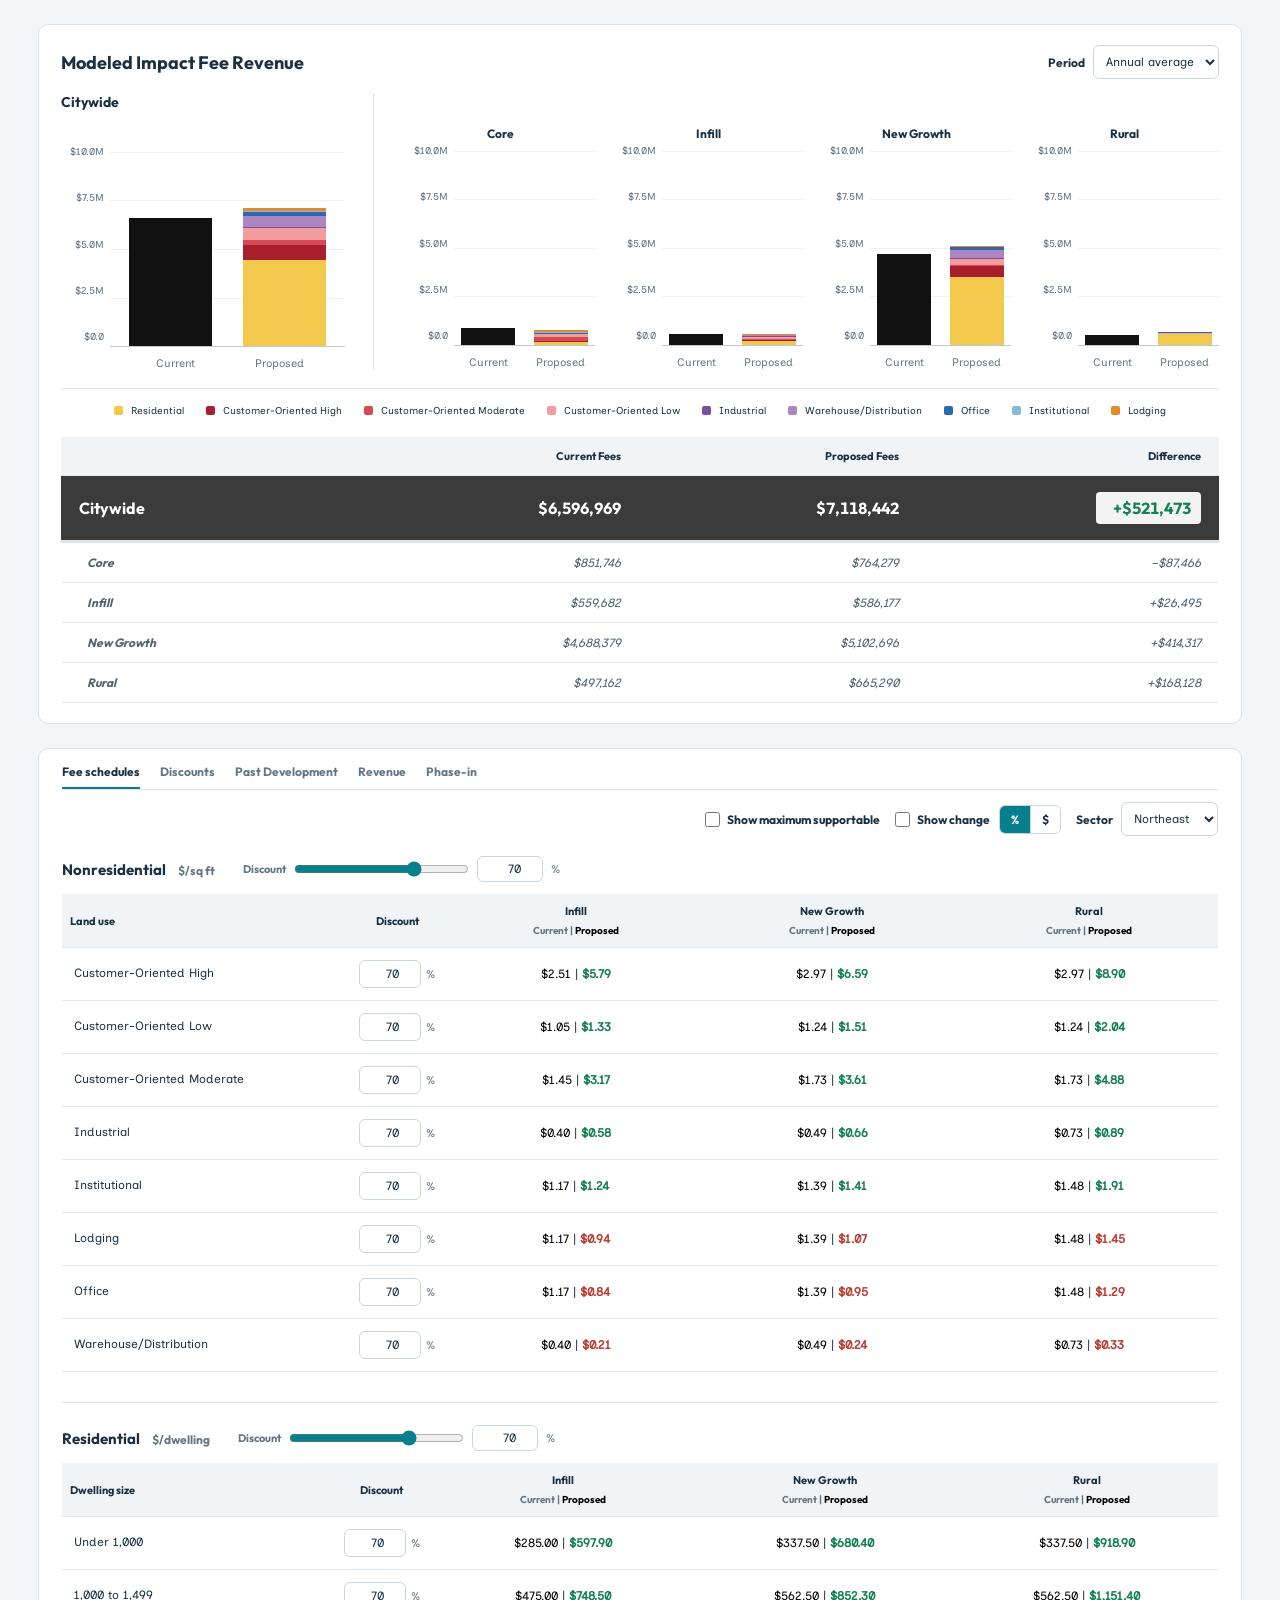
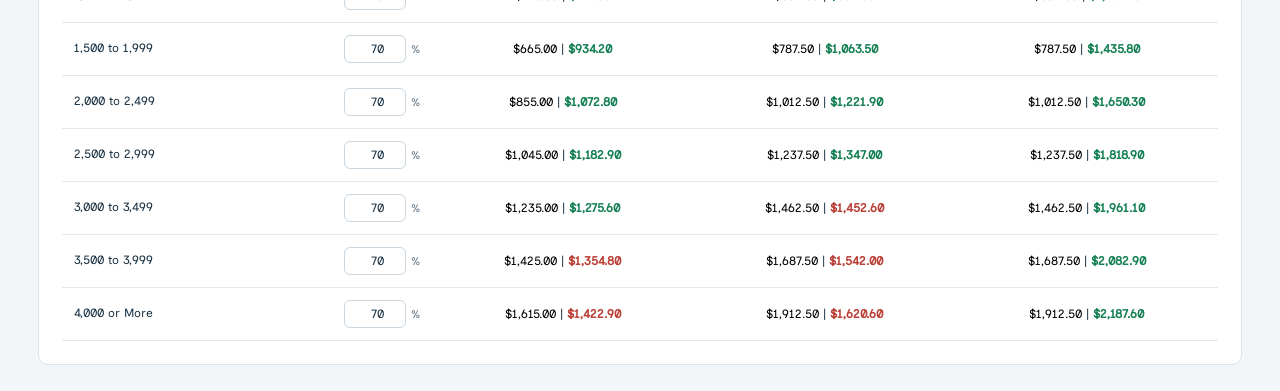
==== commit 89edb82d: "Update index.html" ====
--- a/index.html
+++ b/index.html
@@ -1,4 +1,208 @@
-<!doctype html><html lang="en"><head><meta charset="utf-8"><meta name="viewport" content="width=device-width,initial-scale=1"><title>Modeled Impact Fee Revenue</title><style>:root{font-family:"Aptos","Segoe UI",Calibri,Arial,sans-serif;color:#193143;background:#f3f6f8;--teal:#087f8c;--muted:#637686;--line:#dbe4eb;--down:#228776;--up:#b55b4b}*{box-sizing:border-box}body{margin:0}header{background:#153348;color:#fff;padding:28px max(3vw,24px)}.eyebrow{font-size:11px;font-weight:700;letter-spacing:2px;color:#91cfce}h1{font-size:30px;margin:8px 0;letter-spacing:-.7px}header p{color:#c6d5df;font-size:14px;margin:0}h2{font-size:18px;margin:0}h3{font-size:14px;margin:18px 0 12px}p.small,.small{font-size:12px;color:var(--muted);line-height:1.6}label{font-size:12px}select,input{font:inherit;color:inherit}select,input[type=number],input[type=text]{border:1px solid #c9d6df;border-radius:6px;padding:8px;background:white;min-width:0}select{font-size:12px;max-width:100%}input[type=number]{font-size:12px;text-align:right;width:66px;padding:6px}.layout{max-width:1760px;padding:0 3vw;margin:26px auto;display:grid;grid-template-columns:280px minmax(0,1fr);gap:26px}aside{background:#fff;border:1px solid var(--line);border-radius:10px;padding:22px;align-self:start}.field{display:grid;gap:8px;margin:16px 0}.field select{width:100%}.discount{padding:13px 0;border-bottom:1px solid #edf1f4}.discount-head{display:flex;justify-content:space-between;align-items:center;gap:9px;font-size:12px}.discount-head>label{line-height:1.35;max-width:155px}.discount-head>div{display:flex;gap:5px;align-items:center}.discount-head span{color:var(--muted);font-size:11px}input[type=range]{width:100%;accent-color:var(--teal);margin:10px 0 0;height:16px}.buttons{display:flex;flex-wrap:wrap;gap:8px;margin:18px 0 6px}button{font:inherit;font-size:11px;font-weight:650;cursor:pointer;padding:9px 11px;border:1px solid #ccd9e1;border-radius:6px;background:#eef4f7;color:#193143}button:hover{background:#dfecef}input:focus-visible,select:focus-visible,button:focus-visible,summary:focus-visible{outline:3px solid #d7a442;outline-offset:2px}details{margin-top:20px}summary{font-size:12px;font-weight:650;cursor:pointer}aside details{border-top:1px solid var(--line);padding-top:18px}#status{font-size:12px;color:#a34534;line-height:1.5;margin-top:10px;min-height:10px}.section-head{display:flex;justify-content:space-between;align-items:center;gap:15px;flex-wrap:wrap;margin-bottom:17px}.inline-field{display:flex;gap:8px;align-items:center}.filters{display:flex;gap:15px;flex-wrap:wrap}.metrics{display:grid;grid-template-columns:repeat(4,minmax(0,1fr));gap:14px}.metric{border:1px solid var(--line);background:#fff;border-radius:10px;padding:19px 17px}.metric>span{font-size:12px;color:var(--muted)}.metric strong{font-variant-numeric:tabular-nums;display:block;margin-top:12px;font-size:clamp(20px,1.7vw,29px);letter-spacing:-.8px}.accent{background:#e5f3f1;border-color:#c3ddd7}.revenue-note{font-size:12px;line-height:1.6;color:var(--muted);margin:13px 0 24px}.panel{background:white;border:1px solid var(--line);border-radius:10px;padding:23px;margin-bottom:22px}.schedule-pair{display:grid;grid-template-columns:repeat(2,minmax(0,1fr));gap:24px}.schedule-pair h3{font-size:15px;margin:15px 0}.table-wrap{overflow-x:auto}table{width:100%;border-collapse:collapse;font-size:12px;font-variant-numeric:tabular-nums}th,td{padding:10px 8px;border-bottom:1px solid #e2e9ee;text-align:right;vertical-align:middle}th{font-size:11px;background:#f0f4f6;white-space:nowrap}th:first-child,td:first-child{text-align:left;min-width:140px}td:first-child{line-height:1.3}td:first-child small{display:block;color:var(--muted);font-size:10px;margin-top:3px}td:not(:first-child){white-space:nowrap}.fee-proposed th{background:#e9f4f1}.fee-proposed td:not(:first-child){color:#066e73}tr.housing-first td{border-top:2px solid #cbd9e1}.legend{display:flex;gap:20px;margin:16px 0;font-size:11px;color:var(--muted)}.legend span:before{content:'';display:inline-block;width:9px;height:9px;margin-right:6px;border-radius:2px;background:var(--down)}.legend .increase:before{background:var(--up)}.delta-row{display:grid;grid-template-columns:minmax(155px,220px) minmax(0,1fr) 75px;gap:15px;align-items:center;min-height:34px;margin:7px 0}.delta-label{font-size:12px;line-height:1.3}.delta-track{position:relative;height:19px;background:linear-gradient(to right,transparent calc(50% - .5px),#bdcdd8 calc(50% - .5px),#bdcdd8 calc(50% + .5px),transparent calc(50% + .5px))}.delta-bar{position:absolute;top:4px;height:11px;border-radius:2px}.delta-value{font-size:12px;text-align:right;font-variant-numeric:tabular-nums}.chart-axis{display:grid;grid-template-columns:minmax(155px,220px) minmax(0,1fr) 75px;gap:15px;font-size:10px;color:var(--muted);margin-top:12px}.chart-axis>div{display:flex;justify-content:space-between}.compact-details{padding:17px 23px}.export-buttons{margin-top:20px}#scenario-name{font-size:12px;max-width:100%}.saved-item{border-bottom:1px solid var(--line);padding:12px 0;display:flex;justify-content:space-between;align-items:center;gap:12px;font-size:12px}.saved-item small{display:block;margin-top:4px;color:var(--muted)}.saved-item .buttons{margin:0}.positive{color:var(--down)}.negative{color:var(--up)}footer{font-size:11px;color:var(--muted);padding:4px 0 20px}@media(max-width:1350px){.metrics{grid-template-columns:repeat(2,minmax(0,1fr))}.metric strong{font-size:27px}.schedule-pair{gap:16px}.layout{grid-template-columns:260px minmax(0,1fr);gap:20px}}@media(max-width:1080px){.schedule-pair{grid-template-columns:1fr}.delta-row,.chart-axis{grid-template-columns:155px minmax(0,1fr) 70px}}@media(max-width:760px){.layout{display:flex;flex-direction:column;padding:0 18px;gap:20px;margin-top:20px}aside{width:100%}#discount-controls{max-height:370px;overflow-y:auto;padding-right:8px}.metrics{grid-template-columns:repeat(2,minmax(0,1fr))}.metric{padding:16px 12px}.metric strong{font-size:23px}.panel{padding:18px}.delta-row,.chart-axis{grid-template-columns:120px minmax(0,1fr) 61px;gap:8px}.delta-label,.delta-value{font-size:11px}.filters{gap:10px}.inline-field{flex-wrap:wrap}header{padding:24px 20px}h1{font-size:27px}.saved-item{flex-wrap:wrap}}@media print{aside,.compact-details,.inline-field{display:none}.layout{display:block;margin:15px;padding:0}header{background:#fff;color:#193143}header p{color:#637686}.metrics{grid-template-columns:repeat(4,1fr)}.metric strong{font-size:20px}.panel{break-inside:avoid}.schedule-pair{grid-template-columns:repeat(2,1fr)}}
+<!doctype html><html lang="en"><head><meta charset="utf-8"><meta name="viewport" content="width=device-width,initial-scale=1"><title>Modeled Impact Fee Revenue</title><style>/* Embedded fonts: Inclusive Sans and Outfit. Font licenses follow.
+Copyright 2022 The Inclusive Sans Project Authors (https://github.com/LivKing/Inclusive-Sans)
+
+This Font Software is licensed under the SIL Open Font License, Version 1.1.
+This license is copied below, and is also available with a FAQ at:
+https://scripts.sil.org/OFL
+
+
+-----------------------------------------------------------
+SIL OPEN FONT LICENSE Version 1.1 - 26 February 2007
+-----------------------------------------------------------
+
+PREAMBLE
+The goals of the Open Font License (OFL) are to stimulate worldwide
+development of collaborative font projects, to support the font creation
+efforts of academic and linguistic communities, and to provide a free and
+open framework in which fonts may be shared and improved in partnership
+with others.
+
+The OFL allows the licensed fonts to be used, studied, modified and
+redistributed freely as long as they are not sold by themselves. The
+fonts, including any derivative works, can be bundled, embedded, 
+redistributed and/or sold with any software provided that any reserved
+names are not used by derivative works. The fonts and derivatives,
+however, cannot be released under any other type of license. The
+requirement for fonts to remain under this license does not apply
+to any document created using the fonts or their derivatives.
+
+DEFINITIONS
+"Font Software" refers to the set of files released by the Copyright
+Holder(s) under this license and clearly marked as such. This may
+include source files, build scripts and documentation.
+
+"Reserved Font Name" refers to any names specified as such after the
+copyright statement(s).
+
+"Original Version" refers to the collection of Font Software components as
+distributed by the Copyright Holder(s).
+
+"Modified Version" refers to any derivative made by adding to, deleting,
+or substituting -- in part or in whole -- any of the components of the
+Original Version, by changing formats or by porting the Font Software to a
+new environment.
+
+"Author" refers to any designer, engineer, programmer, technical
+writer or other person who contributed to the Font Software.
+
+PERMISSION & CONDITIONS
+Permission is hereby granted, free of charge, to any person obtaining
+a copy of the Font Software, to use, study, copy, merge, embed, modify,
+redistribute, and sell modified and unmodified copies of the Font
+Software, subject to the following conditions:
+
+1) Neither the Font Software nor any of its individual components,
+in Original or Modified Versions, may be sold by itself.
+
+2) Original or Modified Versions of the Font Software may be bundled,
+redistributed and/or sold with any software, provided that each copy
+contains the above copyright notice and this license. These can be
+included either as stand-alone text files, human-readable headers or
+in the appropriate machine-readable metadata fields within text or
+binary files as long as those fields can be easily viewed by the user.
+
+3) No Modified Version of the Font Software may use the Reserved Font
+Name(s) unless explicit written permission is granted by the corresponding
+Copyright Holder. This restriction only applies to the primary font name as
+presented to the users.
+
+4) The name(s) of the Copyright Holder(s) or the Author(s) of the Font
+Software shall not be used to promote, endorse or advertise any
+Modified Version, except to acknowledge the contribution(s) of the
+Copyright Holder(s) and the Author(s) or with their explicit written
+permission.
+
+5) The Font Software, modified or unmodified, in part or in whole,
+must be distributed entirely under this license, and must not be
+distributed under any other license. The requirement for fonts to
+remain under this license does not apply to any document created
+using the Font Software.
+
+TERMINATION
+This license becomes null and void if any of the above conditions are
+not met.
+
+DISCLAIMER
+THE FONT SOFTWARE IS PROVIDED "AS IS", WITHOUT WARRANTY OF ANY KIND,
+EXPRESS OR IMPLIED, INCLUDING BUT NOT LIMITED TO ANY WARRANTIES OF
+MERCHANTABILITY, FITNESS FOR A PARTICULAR PURPOSE AND NONINFRINGEMENT
+OF COPYRIGHT, PATENT, TRADEMARK, OR OTHER RIGHT. IN NO EVENT SHALL THE
+COPYRIGHT HOLDER BE LIABLE FOR ANY CLAIM, DAMAGES OR OTHER LIABILITY,
+INCLUDING ANY GENERAL, SPECIAL, INDIRECT, INCIDENTAL, OR CONSEQUENTIAL
+DAMAGES, WHETHER IN AN ACTION OF CONTRACT, TORT OR OTHERWISE, ARISING
+FROM, OUT OF THE USE OR INABILITY TO USE THE FONT SOFTWARE OR FROM
+OTHER DEALINGS IN THE FONT SOFTWARE.
+
+Copyright 2021 The Outfit Project Authors (https://github.com/Outfitio/Outfit-Fonts)
+
+This Font Software is licensed under the SIL Open Font License, Version 1.1.
+This license is copied below, and is also available with a FAQ at:
+https://scripts.sil.org/OFL
+
+
+-----------------------------------------------------------
+SIL OPEN FONT LICENSE Version 1.1 - 26 February 2007
+-----------------------------------------------------------
+
+PREAMBLE
+The goals of the Open Font License (OFL) are to stimulate worldwide
+development of collaborative font projects, to support the font creation
+efforts of academic and linguistic communities, and to provide a free and
+open framework in which fonts may be shared and improved in partnership
+with others.
+
+The OFL allows the licensed fonts to be used, studied, modified and
+redistributed freely as long as they are not sold by themselves. The
+fonts, including any derivative works, can be bundled, embedded, 
+redistributed and/or sold with any software provided that any reserved
+names are not used by derivative works. The fonts and derivatives,
+however, cannot be released under any other type of license. The
+requirement for fonts to remain under this license does not apply
+to any document created using the fonts or their derivatives.
+
+DEFINITIONS
+"Font Software" refers to the set of files released by the Copyright
+Holder(s) under this license and clearly marked as such. This may
+include source files, build scripts and documentation.
+
+"Reserved Font Name" refers to any names specified as such after the
+copyright statement(s).
+
+"Original Version" refers to the collection of Font Software components as
+distributed by the Copyright Holder(s).
+
+"Modified Version" refers to any derivative made by adding to, deleting,
+or substituting -- in part or in whole -- any of the components of the
+Original Version, by changing formats or by porting the Font Software to a
+new environment.
+
+"Author" refers to any designer, engineer, programmer, technical
+writer or other person who contributed to the Font Software.
+
+PERMISSION & CONDITIONS
+Permission is hereby granted, free of charge, to any person obtaining
+a copy of the Font Software, to use, study, copy, merge, embed, modify,
+redistribute, and sell modified and unmodified copies of the Font
+Software, subject to the following conditions:
+
+1) Neither the Font Software nor any of its individual components,
+in Original or Modified Versions, may be sold by itself.
+
+2) Original or Modified Versions of the Font Software may be bundled,
+redistributed and/or sold with any software, provided that each copy
+contains the above copyright notice and this license. These can be
+included either as stand-alone text files, human-readable headers or
+in the appropriate machine-readable metadata fields within text or
+binary files as long as those fields can be easily viewed by the user.
+
+3) No Modified Version of the Font Software may use the Reserved Font
+Name(s) unless explicit written permission is granted by the corresponding
+Copyright Holder. This restriction only applies to the primary font name as
+presented to the users.
+
+4) The name(s) of the Copyright Holder(s) or the Author(s) of the Font
+Software shall not be used to promote, endorse or advertise any
+Modified Version, except to acknowledge the contribution(s) of the
+Copyright Holder(s) and the Author(s) or with their explicit written
+permission.
+
+5) The Font Software, modified or unmodified, in part or in whole,
+must be distributed entirely under this license, and must not be
+distributed under any other license. The requirement for fonts to
+remain under this license does not apply to any document created
+using the Font Software.
+
+TERMINATION
+This license becomes null and void if any of the above conditions are
+not met.
+
+DISCLAIMER
+THE FONT SOFTWARE IS PROVIDED "AS IS", WITHOUT WARRANTY OF ANY KIND,
+EXPRESS OR IMPLIED, INCLUDING BUT NOT LIMITED TO ANY WARRANTIES OF
+MERCHANTABILITY, FITNESS FOR A PARTICULAR PURPOSE AND NONINFRINGEMENT
+OF COPYRIGHT, PATENT, TRADEMARK, OR OTHER RIGHT. IN NO EVENT SHALL THE
+COPYRIGHT HOLDER BE LIABLE FOR ANY CLAIM, DAMAGES OR OTHER LIABILITY,
+INCLUDING ANY GENERAL, SPECIAL, INDIRECT, INCIDENTAL, OR CONSEQUENTIAL
+DAMAGES, WHETHER IN AN ACTION OF CONTRACT, TORT OR OTHERWISE, ARISING
+FROM, OUT OF THE USE OR INABILITY TO USE THE FONT SOFTWARE OR FROM
+OTHER DEALINGS IN THE FONT SOFTWARE.
+
+*/
+@font-face {
+      font-family: "Inclusive Sans";
+      src: url("[data-uri]") format("woff2");
+      font-style: normal;
+      font-weight: 400;
+      font-display: swap;
+    }
+@font-face {
+      font-family: "Outfit";
+      src: url("[data-uri]") format("woff2");
+      font-style: normal;
+      font-weight: 700;
+      font-display: swap;
+    }
+:root{font-family:"Inclusive Sans",Arial,sans-serif;color:#193143;background:#f3f6f8;--teal:#087f8c;--muted:#637686;--line:#dbe4eb;--down:#228776;--up:#b55b4b}*{box-sizing:border-box}body{margin:0}header{background:#153348;color:#fff;padding:28px max(3vw,24px)}.eyebrow{font-size:11px;font-weight:700;letter-spacing:2px;color:#91cfce}h1{font-size:30px;margin:8px 0;letter-spacing:-.7px}header p{color:#c6d5df;font-size:14px;margin:0}h2{font-size:18px;margin:0}h3{font-size:14px;margin:18px 0 12px}p.small,.small{font-size:12px;color:var(--muted);line-height:1.6}label{font-size:12px}select,input{font:inherit;color:inherit}select,input[type=number],input[type=text]{border:1px solid #c9d6df;border-radius:6px;padding:8px;background:white;min-width:0}select{font-size:12px;max-width:100%}input[type=number]{font-size:12px;text-align:right;width:66px;padding:6px}.layout{max-width:1760px;padding:0 3vw;margin:26px auto;display:grid;grid-template-columns:280px minmax(0,1fr);gap:26px}aside{background:#fff;border:1px solid var(--line);border-radius:10px;padding:22px;align-self:start}.field{display:grid;gap:8px;margin:16px 0}.field select{width:100%}.discount{padding:13px 0;border-bottom:1px solid #edf1f4}.discount-head{display:flex;justify-content:space-between;align-items:center;gap:9px;font-size:12px}.discount-head>label{line-height:1.35;max-width:155px}.discount-head>div{display:flex;gap:5px;align-items:center}.discount-head span{color:var(--muted);font-size:11px}input[type=range]{width:100%;accent-color:var(--teal);margin:10px 0 0;height:16px}.buttons{display:flex;flex-wrap:wrap;gap:8px;margin:18px 0 6px}button{font:inherit;font-size:11px;font-weight:650;cursor:pointer;padding:9px 11px;border:1px solid #ccd9e1;border-radius:6px;background:#eef4f7;color:#193143}button:hover{background:#dfecef}input:focus-visible,select:focus-visible,button:focus-visible,summary:focus-visible{outline:3px solid #d7a442;outline-offset:2px}details{margin-top:20px}summary{font-size:12px;font-weight:650;cursor:pointer}aside details{border-top:1px solid var(--line);padding-top:18px}#status{font-size:12px;color:#a34534;line-height:1.5;margin-top:10px;min-height:10px}.section-head{display:flex;justify-content:space-between;align-items:center;gap:15px;flex-wrap:wrap;margin-bottom:17px}.inline-field{display:flex;gap:8px;align-items:center}.filters{display:flex;gap:15px;flex-wrap:wrap}.metrics{display:grid;grid-template-columns:repeat(4,minmax(0,1fr));gap:14px}.metric{border:1px solid var(--line);background:#fff;border-radius:10px;padding:19px 17px}.metric>span{font-size:12px;color:var(--muted)}.metric strong{font-variant-numeric:tabular-nums;display:block;margin-top:12px;font-size:clamp(20px,1.7vw,29px);letter-spacing:-.8px}.accent{background:#e5f3f1;border-color:#c3ddd7}.revenue-note{font-size:12px;line-height:1.6;color:var(--muted);margin:13px 0 24px}.panel{background:white;border:1px solid var(--line);border-radius:10px;padding:23px;margin-bottom:22px}.schedule-pair{display:grid;grid-template-columns:repeat(2,minmax(0,1fr));gap:24px}.schedule-pair h3{font-size:15px;margin:15px 0}.table-wrap{overflow-x:auto}table{width:100%;border-collapse:collapse;font-size:12px;font-variant-numeric:tabular-nums}th,td{padding:10px 8px;border-bottom:1px solid #e2e9ee;text-align:right;vertical-align:middle}th{font-size:11px;background:#f0f4f6;white-space:nowrap}th:first-child,td:first-child{text-align:left;min-width:140px}td:first-child{line-height:1.3}td:first-child small{display:block;color:var(--muted);font-size:10px;margin-top:3px}td:not(:first-child){white-space:nowrap}.fee-proposed th{background:#e9f4f1}.fee-proposed td:not(:first-child){color:#066e73}tr.housing-first td{border-top:2px solid #cbd9e1}.legend{display:flex;gap:20px;margin:16px 0;font-size:11px;color:var(--muted)}.legend span:before{content:'';display:inline-block;width:9px;height:9px;margin-right:6px;border-radius:2px;background:var(--down)}.legend .increase:before{background:var(--up)}.delta-row{display:grid;grid-template-columns:minmax(155px,220px) minmax(0,1fr) 75px;gap:15px;align-items:center;min-height:34px;margin:7px 0}.delta-label{font-size:12px;line-height:1.3}.delta-track{position:relative;height:19px;background:linear-gradient(to right,transparent calc(50% - .5px),#bdcdd8 calc(50% - .5px),#bdcdd8 calc(50% + .5px),transparent calc(50% + .5px))}.delta-bar{position:absolute;top:4px;height:11px;border-radius:2px}.delta-value{font-size:12px;text-align:right;font-variant-numeric:tabular-nums}.chart-axis{display:grid;grid-template-columns:minmax(155px,220px) minmax(0,1fr) 75px;gap:15px;font-size:10px;color:var(--muted);margin-top:12px}.chart-axis>div{display:flex;justify-content:space-between}.compact-details{padding:17px 23px}.export-buttons{margin-top:20px}#scenario-name{font-size:12px;max-width:100%}.saved-item{border-bottom:1px solid var(--line);padding:12px 0;display:flex;justify-content:space-between;align-items:center;gap:12px;font-size:12px}.saved-item small{display:block;margin-top:4px;color:var(--muted)}.saved-item .buttons{margin:0}.positive{color:var(--down)}.negative{color:var(--up)}footer{font-size:11px;color:var(--muted);padding:4px 0 20px}@media(max-width:1350px){.metrics{grid-template-columns:repeat(2,minmax(0,1fr))}.metric strong{font-size:27px}.schedule-pair{gap:16px}.layout{grid-template-columns:260px minmax(0,1fr);gap:20px}}@media(max-width:1080px){.schedule-pair{grid-template-columns:1fr}.delta-row,.chart-axis{grid-template-columns:155px minmax(0,1fr) 70px}}@media(max-width:760px){.layout{display:flex;flex-direction:column;padding:0 18px;gap:20px;margin-top:20px}aside{width:100%}#discount-controls{max-height:370px;overflow-y:auto;padding-right:8px}.metrics{grid-template-columns:repeat(2,minmax(0,1fr))}.metric{padding:16px 12px}.metric strong{font-size:23px}.panel{padding:18px}.delta-row,.chart-axis{grid-template-columns:120px minmax(0,1fr) 61px;gap:8px}.delta-label,.delta-value{font-size:11px}.filters{gap:10px}.inline-field{flex-wrap:wrap}header{padding:24px 20px}h1{font-size:27px}.saved-item{flex-wrap:wrap}}@media print{aside,.compact-details,.inline-field{display:none}.layout{display:block;margin:15px;padding:0}header{background:#fff;color:#193143}header p{color:#637686}.metrics{grid-template-columns:repeat(4,1fr)}.metric strong{font-size:20px}.panel{break-inside:avoid}.schedule-pair{grid-template-columns:repeat(2,1fr)}}
 .sr-only{position:absolute;width:1px;height:1px;padding:0;margin:-1px;overflow:hidden;clip:rect(0,0,0,0);white-space:nowrap;border:0}
 
 .equivalent-rate{display:block;color:var(--muted);font-size:10px;margin-top:4px;font-weight:400}.dwelling-rate{font-size:12px;font-weight:650}.unit{font-size:9px;font-weight:400;color:var(--muted)}.missing-rate{font-size:10px;color:#886342!important;background:#fffaf0}.schedule-pair td{padding:11px 7px}body>.layout{margin-top:24px}
@@ -46,6 +250,8 @@
 .revenue-summary tbody.citywide-summary th,.revenue-summary tbody.citywide-summary td{background:#3b3b3b;color:#fff;font-size:16px;font-weight:700;padding-top:16px;padding-bottom:16px;border-bottom:3px solid #dbe4eb}.revenue-summary tbody.citywide-summary strong{font-weight:700}.revenue-summary #benefit-revenue-summary th,.revenue-summary #benefit-revenue-summary td{font-style:italic;color:#516371}.revenue-summary #benefit-revenue-summary th{padding-left:26px}
 
 .revenue-summary #delta{display:inline-block;min-width:105px;padding:6px 10px;border-radius:4px;background:#f3f3f3;text-align:right}.revenue-summary #delta.difference-positive{color:#168055}.revenue-summary #delta.difference-negative{color:#ba3f36}.revenue-summary #delta.difference-zero{color:#000}
+
+h1,h2,h3,h4,h5,h6,label,button,summary,th,strong{font-family:"Outfit",Arial,sans-serif}select,input,option{font-family:"Inclusive Sans",Arial,sans-serif}
 </style></head><body><div class="layout">
 <main><section class="panel revenue-overview"><div class="section-head"><h2>Modeled Impact Fee Revenue</h2><div class="filters"><label class="inline-field">Period<select id="period"><option value="1">Annual average</option><option value="5">Five-year total</option></select></label></div></div><div class="revenue-chart-layout"><section class="city-chart"><h3>Citywide</h3><div id="city-revenue-chart"><div class="comparison-chart" role="group" aria-label="Citywide: current revenue $6,596,969, proposed revenue $7,118,442"><div class="chart-axis" aria-hidden="true"><span>$10M</span><span>$7.5M</span><span>$5M</span><span>$2.5M</span><span>$0</span></div><div class="bar-plot"><div class="revenue-bar current-revenue-bar" style="height:65.96968847000001%" title="Current revenue: $6,596,969" aria-label="Current revenue: $6,596,969"></div><div class="revenue-bar proposed-revenue-bar" aria-label="Proposed revenue by land use"><div class="revenue-segment" tabindex="0" style="height:44.516506009932144%;background:#f2c94c;color:#172b3a" data-chart-category="Residential" data-chart-scope="Citywide" data-chart-amount="$4,451,651" data-chart-share="62.5%" aria-label="Residential: $4,451,651 · 62.5% of proposed revenue"></div><div class="revenue-segment" tabindex="0" style="height:7.540782637584538%;background:#a8202d;color:#fff" data-chart-category="Customer-Oriented High" data-chart-scope="Citywide" data-chart-amount="$754,078" data-chart-share="10.6%" aria-label="Customer-Oriented High: $754,078 · 10.6% of proposed revenue"></div><div class="revenue-segment" tabindex="0" style="height:2.442208782473827%;background:#d54b55;color:#fff" data-chart-category="Customer-Oriented Moderate" data-chart-scope="Citywide" data-chart-amount="$244,221" data-chart-share="3.4%" aria-label="Customer-Oriented Moderate: $244,221 · 3.4% of proposed revenue"></div><div class="revenue-segment" tabindex="0" style="height:6.44185903615955%;background:#f29c9c;color:#172b3a" data-chart-category="Customer-Oriented Low" data-chart-scope="Citywide" data-chart-amount="$644,186" data-chart-share="9.0%" aria-label="Customer-Oriented Low: $644,186 · 9.0% of proposed revenue"></div><div class="revenue-segment" tabindex="0" style="height:0.6712180557799634%;background:#7b4e9d;color:#fff" data-chart-category="Industrial" data-chart-scope="Citywide" data-chart-amount="$67,122" data-chart-share="0.9%" aria-label="Industrial: $67,122 · 0.9% of proposed revenue"></div><div class="revenue-segment" tabindex="0" style="height:5.232754838133646%;background:#ab86c2;color:#172b3a" data-chart-category="Warehouse/Distribution" data-chart-scope="Citywide" data-chart-amount="$523,275" data-chart-share="7.4%" aria-label="Warehouse/Distribution: $523,275 · 7.4% of proposed revenue"></div><div class="revenue-segment" tabindex="0" style="height:2.3908431965336985%;background:#286aaf;color:#fff" data-chart-category="Office" data-chart-scope="Citywide" data-chart-amount="$239,084" data-chart-share="3.4%" aria-label="Office: $239,084 · 3.4% of proposed revenue"></div><div class="revenue-segment" tabindex="0" style="height:0.6229982522787453%;background:#8bb7de;color:#172b3a" data-chart-category="Institutional" data-chart-scope="Citywide" data-chart-amount="$62,300" data-chart-share="0.9%" aria-label="Institutional: $62,300 · 0.9% of proposed revenue"></div><div class="revenue-segment" tabindex="0" style="height:1.3252469528447361%;background:#e58a2b;color:#172b3a" data-chart-category="Lodging" data-chart-scope="Citywide" data-chart-amount="$132,525" data-chart-share="1.9%" aria-label="Lodging: $132,525 · 1.9% of proposed revenue"></div></div></div></div></div><div class="chart-bar-labels"><span>Current</span><span>Proposed</span></div></section><section class="benefit-chart-section"><div id="benefit-revenue-charts" class="benefit-chart-grid"><section class="benefit-chart"><h4>Core</h4><div class="comparison-chart" role="group" aria-label="Core: current revenue $851,746, proposed revenue $764,279"><div class="chart-axis" aria-hidden="true"><span>$10M</span><span>$7.5M</span><span>$5M</span><span>$2.5M</span><span>$0</span></div><div class="bar-plot"><div class="revenue-bar current-revenue-bar" style="height:8.51745684%" title="Current revenue: $851,746" aria-label="Current revenue: $851,746"></div><div class="revenue-bar proposed-revenue-bar" aria-label="Proposed revenue by land use"><div class="revenue-segment" tabindex="0" style="height:1.4649713721889337%;background:#f2c94c;color:#172b3a" data-chart-category="Residential" data-chart-scope="Core" data-chart-amount="$146,497" data-chart-share="19.2%" aria-label="Residential: $146,497 · 19.2% of proposed revenue"></div><div class="revenue-segment" tabindex="0" style="height:0.5019344975741241%;background:#a8202d;color:#fff" data-chart-category="Customer-Oriented High" data-chart-scope="Core" data-chart-amount="$50,193" data-chart-share="6.6%" aria-label="Customer-Oriented High: $50,193 · 6.6% of proposed revenue"></div><div class="revenue-segment" tabindex="0" style="height:2.0183274372093027%;background:#d54b55;color:#fff" data-chart-category="Customer-Oriented Moderate" data-chart-scope="Core" data-chart-amount="$201,833" data-chart-share="26.4%" aria-label="Customer-Oriented Moderate: $201,833 · 26.4% of proposed revenue"></div><div class="revenue-segment" tabindex="0" style="height:1.8395076325727777%;background:#f29c9c;color:#172b3a" data-chart-category="Customer-Oriented Low" data-chart-scope="Core" data-chart-amount="$183,951" data-chart-share="24.1%" aria-label="Customer-Oriented Low: $183,951 · 24.1% of proposed revenue"></div><div class="revenue-segment" tabindex="0" style="height:0.006920371579964224%;background:#7b4e9d;color:#fff" data-chart-category="Industrial" data-chart-scope="Core" data-chart-amount="$692" data-chart-share="0.1%" aria-label="Industrial: $692 · 0.1% of proposed revenue"></div><div class="revenue-segment" tabindex="0" style="height:0.007147710144927537%;background:#ab86c2;color:#172b3a" data-chart-category="Warehouse/Distribution" data-chart-scope="Core" data-chart-amount="$715" data-chart-share="0.1%" aria-label="Warehouse/Distribution: $715 · 0.1% of proposed revenue"></div><div class="revenue-segment" tabindex="0" style="height:0.6920168198336981%;background:#286aaf;color:#fff" data-chart-category="Office" data-chart-scope="Core" data-chart-amount="$69,202" data-chart-share="9.1%" aria-label="Office: $69,202 · 9.1% of proposed revenue"></div><div class="revenue-segment" tabindex="0" style="height:0.09628101421899328%;background:#8bb7de;color:#172b3a" data-chart-category="Institutional" data-chart-scope="Core" data-chart-amount="$9,628" data-chart-share="1.3%" aria-label="Institutional: $9,628 · 1.3% of proposed revenue"></div><div class="revenue-segment" tabindex="0" style="height:1.0156872524447371%;background:#e58a2b;color:#172b3a" data-chart-category="Lodging" data-chart-scope="Core" data-chart-amount="$101,569" data-chart-share="13.3%" aria-label="Lodging: $101,569 · 13.3% of proposed revenue"></div></div></div></div><div class="chart-bar-labels"><span>Current</span><span>Proposed</span></div></section><section class="benefit-chart"><h4>Infill</h4><div class="comparison-chart" role="group" aria-label="Infill: current revenue $559,682, proposed revenue $586,177"><div class="chart-axis" aria-hidden="true"><span>$10M</span><span>$7.5M</span><span>$5M</span><span>$2.5M</span><span>$0</span></div><div class="bar-plot"><div class="revenue-bar current-revenue-bar" style="height:5.59682353%" title="Current revenue: $559,682" aria-label="Current revenue: $559,682"></div><div class="revenue-bar proposed-revenue-bar" aria-label="Proposed revenue by land use"><div class="revenue-segment" tabindex="0" style="height:2.1629868000000005%;background:#f2c94c;color:#172b3a" data-chart-category="Residential" data-chart-scope="Infill" data-chart-amount="$216,299" data-chart-share="36.9%" aria-label="Residential: $216,299 · 36.9% of proposed revenue"></div><div class="revenue-segment" tabindex="0" style="height:0.8928959678791935%;background:#a8202d;color:#fff" data-chart-category="Customer-Oriented High" data-chart-scope="Infill" data-chart-amount="$89,290" data-chart-share="15.2%" aria-label="Customer-Oriented High: $89,290 · 15.2% of proposed revenue"></div><div class="revenue-segment" tabindex="0" style="height:0.15631502471128428%;background:#d54b55;color:#fff" data-chart-category="Customer-Oriented Moderate" data-chart-scope="Infill" data-chart-amount="$15,632" data-chart-share="2.7%" aria-label="Customer-Oriented Moderate: $15,632 · 2.7% of proposed revenue"></div><div class="revenue-segment" tabindex="0" style="height:1.159915656733793%;background:#f29c9c;color:#172b3a" data-chart-category="Customer-Oriented Low" data-chart-scope="Infill" data-chart-amount="$115,992" data-chart-share="19.8%" aria-label="Customer-Oriented Low: $115,992 · 19.8% of proposed revenue"></div><div class="revenue-segment" tabindex="0" style="height:0.1819985981999996%;background:#7b4e9d;color:#fff" data-chart-category="Industrial" data-chart-scope="Infill" data-chart-amount="$18,200" data-chart-share="3.1%" aria-label="Industrial: $18,200 · 3.1% of proposed revenue"></div><div class="revenue-segment" tabindex="0" style="height:0.7264446068074538%;background:#ab86c2;color:#172b3a" data-chart-category="Warehouse/Distribution" data-chart-scope="Infill" data-chart-amount="$72,644" data-chart-share="12.4%" aria-label="Warehouse/Distribution: $72,644 · 12.4% of proposed revenue"></div><div class="revenue-segment" tabindex="0" style="height:0.25410239189999995%;background:#286aaf;color:#fff" data-chart-category="Office" data-chart-scope="Infill" data-chart-amount="$25,410" data-chart-share="4.3%" aria-label="Office: $25,410 · 4.3% of proposed revenue"></div><div class="revenue-segment" tabindex="0" style="height:0.14484936010044114%;background:#8bb7de;color:#172b3a" data-chart-category="Institutional" data-chart-scope="Infill" data-chart-amount="$14,485" data-chart-share="2.5%" aria-label="Institutional: $14,485 · 2.5% of proposed revenue"></div><div class="revenue-segment" tabindex="0" style="height:0.18226019519999914%;background:#e58a2b;color:#172b3a" data-chart-category="Lodging" data-chart-scope="Infill" data-chart-amount="$18,226" data-chart-share="3.1%" aria-label="Lodging: $18,226 · 3.1% of proposed revenue"></div></div></div></div><div class="chart-bar-labels"><span>Current</span><span>Proposed</span></div></section><section class="benefit-chart"><h4>New Growth</h4><div class="comparison-chart" role="group" aria-label="New Growth: current revenue $4,688,379, proposed revenue $5,102,696"><div class="chart-axis" aria-hidden="true"><span>$10M</span><span>$7.5M</span><span>$5M</span><span>$2.5M</span><span>$0</span></div><div class="bar-plot"><div class="revenue-bar current-revenue-bar" style="height:46.88378572%" title="Current revenue: $4,688,379" aria-label="Current revenue: $4,688,379"></div><div class="revenue-bar proposed-revenue-bar" aria-label="Proposed revenue by land use"><div class="revenue-segment" tabindex="0" style="height:34.84159063774321%;background:#f2c94c;color:#172b3a" data-chart-category="Residential" data-chart-scope="New Growth" data-chart-amount="$3,484,159" data-chart-share="68.3%" aria-label="Residential: $3,484,159 · 68.3% of proposed revenue"></div><div class="revenue-segment" tabindex="0" style="height:6.03461386273122%;background:#a8202d;color:#fff" data-chart-category="Customer-Oriented High" data-chart-scope="New Growth" data-chart-amount="$603,461" data-chart-share="11.8%" aria-label="Customer-Oriented High: $603,461 · 11.8% of proposed revenue"></div><div class="revenue-segment" tabindex="0" style="height:0.2675663205532399%;background:#d54b55;color:#fff" data-chart-category="Customer-Oriented Moderate" data-chart-scope="New Growth" data-chart-amount="$26,757" data-chart-share="0.5%" aria-label="Customer-Oriented Moderate: $26,757 · 0.5% of proposed revenue"></div><div class="revenue-segment" tabindex="0" style="height:3.2012962597501264%;background:#f29c9c;color:#172b3a" data-chart-category="Customer-Oriented Low" data-chart-scope="New Growth" data-chart-amount="$320,130" data-chart-share="6.3%" aria-label="Customer-Oriented Low: $320,130 · 6.3% of proposed revenue"></div><div class="revenue-segment" tabindex="0" style="height:0.3532059167999996%;background:#7b4e9d;color:#fff" data-chart-category="Industrial" data-chart-scope="New Growth" data-chart-amount="$35,321" data-chart-share="0.7%" aria-label="Industrial: $35,321 · 0.7% of proposed revenue"></div><div class="revenue-segment" tabindex="0" style="height:4.4905208013772056%;background:#ab86c2;color:#172b3a" data-chart-category="Warehouse/Distribution" data-chart-scope="New Growth" data-chart-amount="$449,052" data-chart-share="8.8%" aria-label="Warehouse/Distribution: $449,052 · 8.8% of proposed revenue"></div><div class="revenue-segment" tabindex="0" style="height:1.3614495839999998%;background:#286aaf;color:#fff" data-chart-category="Office" data-chart-scope="New Growth" data-chart-amount="$136,145" data-chart-share="2.7%" aria-label="Office: $136,145 · 2.7% of proposed revenue"></div><div class="revenue-segment" tabindex="0" style="height:0.3509882418186096%;background:#8bb7de;color:#172b3a" data-chart-category="Institutional" data-chart-scope="New Growth" data-chart-amount="$35,099" data-chart-share="0.7%" aria-label="Institutional: $35,099 · 0.7% of proposed revenue"></div><div class="revenue-segment" tabindex="0" style="height:0.12572458800000005%;background:#e58a2b;color:#172b3a" data-chart-category="Lodging" data-chart-scope="New Growth" data-chart-amount="$12,572" data-chart-share="0.2%" aria-label="Lodging: $12,572 · 0.2% of proposed revenue"></div></div></div></div><div class="chart-bar-labels"><span>Current</span><span>Proposed</span></div></section><section class="benefit-chart"><h4>Rural</h4><div class="comparison-chart" role="group" aria-label="Rural: current revenue $497,162, proposed revenue $665,290"><div class="chart-axis" aria-hidden="true"><span>$10M</span><span>$7.5M</span><span>$5M</span><span>$2.5M</span><span>$0</span></div><div class="bar-plot"><div class="revenue-bar current-revenue-bar" style="height:4.971622380000001%" title="Current revenue: $497,162" aria-label="Current revenue: $497,162"></div><div class="revenue-bar proposed-revenue-bar" aria-label="Proposed revenue by land use"><div class="revenue-segment" tabindex="0" style="height:6.0469572%;background:#f2c94c;color:#172b3a" data-chart-category="Residential" data-chart-scope="Rural" data-chart-amount="$604,696" data-chart-share="90.9%" aria-label="Residential: $604,696 · 90.9% of proposed revenue"></div><div class="revenue-segment" tabindex="0" style="height:0.11133830939999954%;background:#a8202d;color:#fff" data-chart-category="Customer-Oriented High" data-chart-scope="Rural" data-chart-amount="$11,134" data-chart-share="1.7%" aria-label="Customer-Oriented High: $11,134 · 1.7% of proposed revenue"></div><div class="revenue-segment" tabindex="0" style="height:0.24113948710285318%;background:#f29c9c;color:#172b3a" data-chart-category="Customer-Oriented Low" data-chart-scope="Rural" data-chart-amount="$24,114" data-chart-share="3.6%" aria-label="Customer-Oriented Low: $24,114 · 3.6% of proposed revenue"></div><div class="revenue-segment" tabindex="0" style="height:0.1290931691999999%;background:#7b4e9d;color:#fff" data-chart-category="Industrial" data-chart-scope="Rural" data-chart-amount="$12,909" data-chart-share="1.9%" aria-label="Industrial: $12,909 · 1.9% of proposed revenue"></div><div class="revenue-segment" tabindex="0" style="height:0.008641719804058784%;background:#ab86c2;color:#172b3a" data-chart-category="Warehouse/Distribution" data-chart-scope="Rural" data-chart-amount="$864" data-chart-share="0.1%" aria-label="Warehouse/Distribution: $864 · 0.1% of proposed revenue"></div><div class="revenue-segment" tabindex="0" style="height:0.08327440079999998%;background:#286aaf;color:#fff" data-chart-category="Office" data-chart-scope="Rural" data-chart-amount="$8,327" data-chart-share="1.3%" aria-label="Office: $8,327 · 1.3% of proposed revenue"></div><div class="revenue-segment" tabindex="0" style="height:0.030879636140701144%;background:#8bb7de;color:#172b3a" data-chart-category="Institutional" data-chart-scope="Rural" data-chart-amount="$3,088" data-chart-share="0.5%" aria-label="Institutional: $3,088 · 0.5% of proposed revenue"></div><div class="revenue-segment" tabindex="0" style="height:0.0015749172000000002%;background:#e58a2b;color:#172b3a" data-chart-category="Lodging" data-chart-scope="Rural" data-chart-amount="$157" data-chart-share="0.0%" aria-label="Lodging: $157 · 0.0% of proposed revenue"></div></div></div></div><div class="chart-bar-labels"><span>Current</span><span>Proposed</span></div></section></div></section></div><div id="revenue-chart-legend" class="revenue-chart-legend" aria-label="Proposed revenue by land use"><span class="revenue-legend-item" title="Residential: $4,451,651 proposed revenue"><i style="background:#f2c94c" aria-hidden="true"></i><span>Residential</span></span><span class="revenue-legend-item" title="Customer-Oriented High: $754,078 proposed revenue"><i style="background:#a8202d" aria-hidden="true"></i><span>Customer-Oriented High</span></span><span class="revenue-legend-item" title="Customer-Oriented Moderate: $244,221 proposed revenue"><i style="background:#d54b55" aria-hidden="true"></i><span>Customer-Oriented Moderate</span></span><span class="revenue-legend-item" title="Customer-Oriented Low: $644,186 proposed revenue"><i style="background:#f29c9c" aria-hidden="true"></i><span>Customer-Oriented Low</span></span><span class="revenue-legend-item" title="Industrial: $67,122 proposed revenue"><i style="background:#7b4e9d" aria-hidden="true"></i><span>Industrial</span></span><span class="revenue-legend-item" title="Warehouse/Distribution: $523,275 proposed revenue"><i style="background:#ab86c2" aria-hidden="true"></i><span>Warehouse/Distribution</span></span><span class="revenue-legend-item" title="Office: $239,084 proposed revenue"><i style="background:#286aaf" aria-hidden="true"></i><span>Office</span></span><span class="revenue-legend-item" title="Institutional: $62,300 proposed revenue"><i style="background:#8bb7de" aria-hidden="true"></i><span>Institutional</span></span><span class="revenue-legend-item" title="Lodging: $132,525 proposed revenue"><i style="background:#e58a2b" aria-hidden="true"></i><span>Lodging</span></span></div><div class="table-wrap revenue-summary-wrap"><table id="revenue-summary" class="revenue-summary"><caption class="sr-only">Current and proposed modeled revenue and differences for Citywide and each area</caption><thead><tr><th scope="col"><span class="sr-only">Area</span></th><th scope="col">Current Fees</th><th scope="col">Proposed Fees</th><th scope="col">Difference</th></tr></thead><tbody class="citywide-summary" aria-live="polite"><tr><th scope="row">Citywide</th><td><strong id="current">$6,596,969</strong></td><td><strong id="proposed">$7,118,442</strong></td><td><strong id="delta" class="difference-positive">+$521,473</strong></td></tr></tbody><tbody id="benefit-revenue-summary"><tr><th scope="row">Core</th><td>$851,746</td><td>$764,279</td><td>−$87,466</td></tr><tr><th scope="row">Infill</th><td>$559,682</td><td>$586,177</td><td>+$26,495</td></tr><tr><th scope="row">New Growth</th><td>$4,688,379</td><td>$5,102,696</td><td>+$414,317</td></tr><tr><th scope="row">Rural</th><td>$497,162</td><td>$665,290</td><td>+$168,128</td></tr></tbody></table></div></section>
 <section class="panel dashboard-panel"><div class="dashboard-tabs" role="tablist" aria-label="Fee dashboard"><button id="tab-fees" type="button" role="tab" aria-controls="fee-panel" aria-selected="true" tabindex="0">Fee schedules</button><button id="tab-discounts" type="button" role="tab" aria-controls="discount-panel" aria-selected="false" tabindex="-1">Discounts</button><button id="tab-activity" type="button" role="tab" aria-controls="activity-panel" aria-selected="false" tabindex="-1">Past Development</button><button id="tab-revenue" type="button" role="tab" aria-controls="revenue-panel" aria-selected="false" tabindex="-1">Revenue</button><button id="tab-phase" type="button" role="tab" aria-controls="phase-panel" aria-selected="false" tabindex="-1">Phase-in</button></div><div class="filters" id="fee-filters"><label class="percentage-toggle"><input id="show-fee-max" type="checkbox"> Show maximum supportable</label><div class="change-display"><label class="percentage-toggle"><input id="show-fee-change" type="checkbox"> Show change</label><div class="change-mode" role="group" aria-label="Fee change format"><button id="change-percent" type="button" aria-label="Show percentage change" aria-pressed="true">%</button><button id="change-dollar" type="button" aria-label="Show dollar change" aria-pressed="false">$</button></div></div><label class="inline-field">Sector<select id="fee-sector"></select></label></div><div id="fee-panel" role="tabpanel" aria-labelledby="tab-fees"><div class="fee-section-head"><h3 class="fee-table-heading">Nonresidential <span class="table-unit">$/sq ft</span></h3><div class="table-discount-control"><label for="nonres-discount-range">Discount</label><input id="nonres-discount-range" type="range" min="0" max="100" step="0.5" value="70" aria-label="Set all nonresidential land-use discounts"><input id="nonres-discount-number" type="number" min="0" max="100" step="0.5" value="70" aria-label="All nonresidential land-use discount percent"><span>%</span></div></div><div class="table-wrap"><table id="fee-schedule" class="fee-schedule"><caption class="sr-only">Nonresidential per square foot current and proposed fees for Northeast</caption><thead><tr><th scope="col">Land use</th><th scope="col" class="discount-column">Discount</th><th scope="col">Infill<small class="pair-key">Current | <span class="paired-proposed">Proposed</span></small></th><th scope="col">New Growth<small class="pair-key">Current | <span class="paired-proposed">Proposed</span></small></th><th scope="col">Rural<small class="pair-key">Current | <span class="paired-proposed">Proposed</span></small></th></tr></thead><tbody><tr><td>Customer-Oriented High</td><td class="discount-cell"><div class="table-discount"><input type="number" min="0" max="100" step="0.5" value="70" data-use="Customer-Oriented High" aria-label="Customer-Oriented High discount percent"><span>%</span></div></td><td id="fee-value-nonres-0-0" aria-label="Customer-Oriented High, Infill: current $2.51 per square foot, proposed $5.79 per square foot"><div class="fee-pair"><span class="paired-current">$2.51</span> | <span class="paired-proposed fee-increase">$5.79</span></div></td><td id="fee-value-nonres-0-1" aria-label="Customer-Oriented High, New Growth: current $2.97 per square foot, proposed $6.59 per square foot"><div class="fee-pair"><span class="paired-current">$2.97</span> | <span class="paired-proposed fee-increase">$6.59</span></div></td><td id="fee-value-nonres-0-2" aria-label="Customer-Oriented High, Rural: current $2.97 per square foot, proposed $8.90 per square foot"><div class="fee-pair"><span class="paired-current">$2.97</span> | <span class="paired-proposed fee-increase">$8.90</span></div></td></tr><tr><td>Customer-Oriented Low</td><td class="discount-cell"><div class="table-discount"><input type="number" min="0" max="100" step="0.5" value="70" data-use="Customer-Oriented Low" aria-label="Customer-Oriented Low discount percent"><span>%</span></div></td><td id="fee-value-nonres-1-0" aria-label="Customer-Oriented Low, Infill: current $1.05 per square foot, proposed $1.33 per square foot"><div class="fee-pair"><span class="paired-current">$1.05</span> | <span class="paired-proposed fee-increase">$1.33</span></div></td><td id="fee-value-nonres-1-1" aria-label="Customer-Oriented Low, New Growth: current $1.24 per square foot, proposed $1.51 per square foot"><div class="fee-pair"><span class="paired-current">$1.24</span> | <span class="paired-proposed fee-increase">$1.51</span></div></td><td id="fee-value-nonres-1-2" aria-label="Customer-Oriented Low, Rural: current $1.24 per square foot, proposed $2.04 per square foot"><div class="fee-pair"><span class="paired-current">$1.24</span> | <span class="paired-proposed fee-increase">$2.04</span></div></td></tr><tr><td>Customer-Oriented Moderate</td><td class="discount-cell"><div class="table-discount"><input type="number" min="0" max="100" step="0.5" value="70" data-use="Customer-Oriented Moderate" aria-label="Customer-Oriented Moderate discount percent"><span>%</span></div></td><td id="fee-value-nonres-2-0" aria-label="Customer-Oriented Moderate, Infill: current $1.45 per square foot, proposed $3.17 per square foot"><div class="fee-pair"><span class="paired-current">$1.45</span> | <span class="paired-proposed fee-increase">$3.17</span></div></td><td id="fee-value-nonres-2-1" aria-label="Customer-Oriented Moderate, New Growth: current $1.73 per square foot, proposed $3.61 per square foot"><div class="fee-pair"><span class="paired-current">$1.73</span> | <span class="paired-proposed fee-increase">$3.61</span></div></td><td id="fee-value-nonres-2-2" aria-label="Customer-Oriented Moderate, Rural: current $1.73 per square foot, proposed $4.88 per square foot"><div class="fee-pair"><span class="paired-current">$1.73</span> | <span class="paired-proposed fee-increase">$4.88</span></div></td></tr><tr><td>Industrial</td><td class="discount-cell"><div class="table-discount"><input type="number" min="0" max="100" step="0.5" value="70" data-use="Industrial" aria-label="Industrial discount percent"><span>%</span></div></td><td id="fee-value-nonres-3-0" aria-label="Industrial, Infill: current $0.40 per square foot, proposed $0.58 per square foot"><div class="fee-pair"><span class="paired-current">$0.40</span> | <span class="paired-proposed fee-increase">$0.58</span></div></td><td id="fee-value-nonres-3-1" aria-label="Industrial, New Growth: current $0.49 per square foot, proposed $0.66 per square foot"><div class="fee-pair"><span class="paired-current">$0.49</span> | <span class="paired-proposed fee-increase">$0.66</span></div></td><td id="fee-value-nonres-3-2" aria-label="Industrial, Rural: current $0.73 per square foot, proposed $0.89 per square foot"><div class="fee-pair"><span class="paired-current">$0.73</span> | <span class="paired-proposed fee-increase">$0.89</span></div></td></tr><tr><td>Institutional</td><td class="discount-cell"><div class="table-discount"><input type="number" min="0" max="100" step="0.5" value="70" data-use="Institutional" aria-label="Institutional discount percent"><span>%</span></div></td><td id="fee-value-nonres-4-0" aria-label="Institutional, Infill: current $1.17 per square foot, proposed $1.24 per square foot"><div class="fee-pair"><span class="paired-current">$1.17</span> | <span class="paired-proposed fee-increase">$1.24</span></div></td><td id="fee-value-nonres-4-1" aria-label="Institutional, New Growth: current $1.39 per square foot, proposed $1.41 per square foot"><div class="fee-pair"><span class="paired-current">$1.39</span> | <span class="paired-proposed fee-increase">$1.41</span></div></td><td id="fee-value-nonres-4-2" aria-label="Institutional, Rural: current $1.48 per square foot, proposed $1.91 per square foot"><div class="fee-pair"><span class="paired-current">$1.48</span> | <span class="paired-proposed fee-increase">$1.91</span></div></td></tr><tr><td>Lodging</td><td class="discount-cell"><div class="table-discount"><input type="number" min="0" max="100" step="0.5" value="70" data-use="Lodging" aria-label="Lodging discount percent"><span>%</span></div></td><td id="fee-value-nonres-5-0" aria-label="Lodging, Infill: current $1.17 per square foot, proposed $0.94 per square foot"><div class="fee-pair"><span class="paired-current">$1.17</span> | <span class="paired-proposed fee-decrease">$0.94</span></div></td><td id="fee-value-nonres-5-1" aria-label="Lodging, New Growth: current $1.39 per square foot, proposed $1.07 per square foot"><div class="fee-pair"><span class="paired-current">$1.39</span> | <span class="paired-proposed fee-decrease">$1.07</span></div></td><td id="fee-value-nonres-5-2" aria-label="Lodging, Rural: current $1.48 per square foot, proposed $1.45 per square foot"><div class="fee-pair"><span class="paired-current">$1.48</span> | <span class="paired-proposed fee-decrease">$1.45</span></div></td></tr><tr><td>Office</td><td class="discount-cell"><div class="table-discount"><input type="number" min="0" max="100" step="0.5" value="70" data-use="Office" aria-label="Office discount percent"><span>%</span></div></td><td id="fee-value-nonres-6-0" aria-label="Office, Infill: current $1.17 per square foot, proposed $0.84 per square foot"><div class="fee-pair"><span class="paired-current">$1.17</span> | <span class="paired-proposed fee-decrease">$0.84</span></div></td><td id="fee-value-nonres-6-1" aria-label="Office, New Growth: current $1.39 per square foot, proposed $0.95 per square foot"><div class="fee-pair"><span class="paired-current">$1.39</span> | <span class="paired-proposed fee-decrease">$0.95</span></div></td><td id="fee-value-nonres-6-2" aria-label="Office, Rural: current $1.48 per square foot, proposed $1.29 per square foot"><div class="fee-pair"><span class="paired-current">$1.48</span> | <span class="paired-proposed fee-decrease">$1.29</span></div></td></tr><tr><td>Warehouse/Distribution</td><td class="discount-cell"><div class="table-discount"><input type="number" min="0" max="100" step="0.5" value="70" data-use="Warehouse/Distribution" aria-label="Warehouse/Distribution discount percent"><span>%</span></div></td><td id="fee-value-nonres-7-0" aria-label="Warehouse/Distribution, Infill: current $0.40 per square foot, proposed $0.21 per square foot"><div class="fee-pair"><span class="paired-current">$0.40</span> | <span class="paired-proposed fee-decrease">$0.21</span></div></td><td id="fee-value-nonres-7-1" aria-label="Warehouse/Distribution, New Growth: current $0.49 per square foot, proposed $0.24 per square foot"><div class="fee-pair"><span class="paired-current">$0.49</span> | <span class="paired-proposed fee-decrease">$0.24</span></div></td><td id="fee-value-nonres-7-2" aria-label="Warehouse/Distribution, Rural: current $0.73 per square foot, proposed $0.33 per square foot"><div class="fee-pair"><span class="paired-current">$0.73</span> | <span class="paired-proposed fee-decrease">$0.33</span></div></td></tr></tbody></table></div><div class="fee-section-head residential-section-head"><h3 class="fee-table-heading">Residential <span class="table-unit">$/dwelling</span></h3><div class="table-discount-control"><label for="res-discount-range">Discount</label><input id="res-discount-range" type="range" min="0" max="100" step="0.5" value="70" aria-label="Set all residential land-use discounts"><input id="res-discount-number" type="number" min="0" max="100" step="0.5" value="70" aria-label="All residential land-use discount percent"><span>%</span></div></div><div class="table-wrap"><table id="residential-fee-schedule" class="fee-schedule"><caption class="sr-only">Residential per dwelling current and proposed fees for Northeast</caption><thead><tr><th scope="col">Dwelling size</th><th scope="col" class="discount-column">Discount</th><th scope="col">Infill<small class="pair-key">Current | <span class="paired-proposed">Proposed</span></small></th><th scope="col">New Growth<small class="pair-key">Current | <span class="paired-proposed">Proposed</span></small></th><th scope="col">Rural<small class="pair-key">Current | <span class="paired-proposed">Proposed</span></small></th></tr></thead><tbody><tr><td>Under 1,000</td><td class="discount-cell"><div class="table-discount"><input type="number" min="0" max="100" step="0.5" value="70" data-use="Residential (per housing unit) - Under 1,000" aria-label="Residential (per housing unit) - Under 1,000 discount percent"><span>%</span></div></td><td id="fee-value-res-0-0" aria-label="Residential (per housing unit) - Under 1,000, Infill: current $285.00 per dwelling, proposed $597.90 per dwelling"><div class="fee-pair"><span class="paired-current">$285.00</span> | <span class="paired-proposed fee-increase">$597.90</span></div></td><td id="fee-value-res-0-1" aria-label="Residential (per housing unit) - Under 1,000, New Growth: current $337.50 per dwelling, proposed $680.40 per dwelling"><div class="fee-pair"><span class="paired-current">$337.50</span> | <span class="paired-proposed fee-increase">$680.40</span></div></td><td id="fee-value-res-0-2" aria-label="Residential (per housing unit) - Under 1,000, Rural: current $337.50 per dwelling, proposed $918.90 per dwelling"><div class="fee-pair"><span class="paired-current">$337.50</span> | <span class="paired-proposed fee-increase">$918.90</span></div></td></tr><tr><td>1,000 to 1,499</td><td class="discount-cell"><div class="table-discount"><input type="number" min="0" max="100" step="0.5" value="70" data-use="Residential (per housing unit) - 1,000 to 1,499" aria-label="Residential (per housing unit) - 1,000 to 1,499 discount percent"><span>%</span></div></td><td id="fee-value-res-1-0" aria-label="Residential (per housing unit) - 1,000 to 1,499, Infill: current $475.00 per dwelling, proposed $748.50 per dwelling"><div class="fee-pair"><span class="paired-current">$475.00</span> | <span class="paired-proposed fee-increase">$748.50</span></div></td><td id="fee-value-res-1-1" aria-label="Residential (per housing unit) - 1,000 to 1,499, New Growth: current $562.50 per dwelling, proposed $852.30 per dwelling"><div class="fee-pair"><span class="paired-current">$562.50</span> | <span class="paired-proposed fee-increase">$852.30</span></div></td><td id="fee-value-res-1-2" aria-label="Residential (per housing unit) - 1,000 to 1,499, Rural: current $562.50 per dwelling, proposed $1,151.40 per dwelling"><div class="fee-pair"><span class="paired-current">$562.50</span> | <span class="paired-proposed fee-increase">$1,151.40</span></div></td></tr><tr><td>1,500 to 1,999</td><td class="discount-cell"><div class="table-discount"><input type="number" min="0" max="100" step="0.5" value="70" data-use="Residential (per housing unit) - 1,500 to 1,999" aria-label="Residential (per housing unit) - 1,500 to 1,999 discount percent"><span>%</span></div></td><td id="fee-value-res-2-0" aria-label="Residential (per housing unit) - 1,500 to 1,999, Infill: current $665.00 per dwelling, proposed $934.20 per dwelling"><div class="fee-pair"><span class="paired-current">$665.00</span> | <span class="paired-proposed fee-increase">$934.20</span></div></td><td id="fee-value-res-2-1" aria-label="Residential (per housing unit) - 1,500 to 1,999, New Growth: current $787.50 per dwelling, proposed $1,063.50 per dwelling"><div class="fee-pair"><span class="paired-current">$787.50</span> | <span class="paired-proposed fee-increase">$1,063.50</span></div></td><td id="fee-value-res-2-2" aria-label="Residential (per housing unit) - 1,500 to 1,999, Rural: current $787.50 per dwelling, proposed $1,435.80 per dwelling"><div class="fee-pair"><span class="paired-current">$787.50</span> | <span class="paired-proposed fee-increase">$1,435.80</span></div></td></tr><tr><td>2,000 to 2,499</td><td class="discount-cell"><div class="table-discount"><input type="number" min="0" max="100" step="0.5" value="70" data-use="Residential (per housing unit) - 2,000 to 2,499" aria-label="Residential (per housing unit) - 2,000 to 2,499 discount percent"><span>%</span></div></td><td id="fee-value-res-3-0" aria-label="Residential (per housing unit) - 2,000 to 2,499, Infill: current $855.00 per dwelling, proposed $1,072.80 per dwelling"><div class="fee-pair"><span class="paired-current">$855.00</span> | <span class="paired-proposed fee-increase">$1,072.80</span></div></td><td id="fee-value-res-3-1" aria-label="Residential (per housing unit) - 2,000 to 2,499, New Growth: current $1,012.50 per dwelling, proposed $1,221.90 per dwelling"><div class="fee-pair"><span class="paired-current">$1,012.50</span> | <span class="paired-proposed fee-increase">$1,221.90</span></div></td><td id="fee-value-res-3-2" aria-label="Residential (per housing unit) - 2,000 to 2,499, Rural: current $1,012.50 per dwelling, proposed $1,650.30 per dwelling"><div class="fee-pair"><span class="paired-current">$1,012.50</span> | <span class="paired-proposed fee-increase">$1,650.30</span></div></td></tr><tr><td>2,500 to 2,999</td><td class="discount-cell"><div class="table-discount"><input type="number" min="0" max="100" step="0.5" value="70" data-use="Residential (per housing unit) - 2,500 to 2,999" aria-label="Residential (per housing unit) - 2,500 to 2,999 discount percent"><span>%</span></div></td><td id="fee-value-res-4-0" aria-label="Residential (per housing unit) - 2,500 to 2,999, Infill: current $1,045.00 per dwelling, proposed $1,182.90 per dwelling"><div class="fee-pair"><span class="paired-current">$1,045.00</span> | <span class="paired-proposed fee-increase">$1,182.90</span></div></td><td id="fee-value-res-4-1" aria-label="Residential (per housing unit) - 2,500 to 2,999, New Growth: current $1,237.50 per dwelling, proposed $1,347.00 per dwelling"><div class="fee-pair"><span class="paired-current">$1,237.50</span> | <span class="paired-proposed fee-increase">$1,347.00</span></div></td><td id="fee-value-res-4-2" aria-label="Residential (per housing unit) - 2,500 to 2,999, Rural: current $1,237.50 per dwelling, proposed $1,818.90 per dwelling"><div class="fee-pair"><span class="paired-current">$1,237.50</span> | <span class="paired-proposed fee-increase">$1,818.90</span></div></td></tr><tr><td>3,000 to 3,499</td><td class="discount-cell"><div class="table-discount"><input type="number" min="0" max="100" step="0.5" value="70" data-use="Residential (per housing unit) - 3,000 to 3,499" aria-label="Residential (per housing unit) - 3,000 to 3,499 discount percent"><span>%</span></div></td><td id="fee-value-res-5-0" aria-label="Residential (per housing unit) - 3,000 to 3,499, Infill: current $1,235.00 per dwelling, proposed $1,275.60 per dwelling"><div class="fee-pair"><span class="paired-current">$1,235.00</span> | <span class="paired-proposed fee-increase">$1,275.60</span></div></td><td id="fee-value-res-5-1" aria-label="Residential (per housing unit) - 3,000 to 3,499, New Growth: current $1,462.50 per dwelling, proposed $1,452.60 per dwelling"><div class="fee-pair"><span class="paired-current">$1,462.50</span> | <span class="paired-proposed fee-decrease">$1,452.60</span></div></td><td id="fee-value-res-5-2" aria-label="Residential (per housing unit) - 3,000 to 3,499, Rural: current $1,462.50 per dwelling, proposed $1,961.10 per dwelling"><div class="fee-pair"><span class="paired-current">$1,462.50</span> | <span class="paired-proposed fee-increase">$1,961.10</span></div></td></tr><tr><td>3,500 to 3,999</td><td class="discount-cell"><div class="table-discount"><input type="number" min="0" max="100" step="0.5" value="70" data-use="Residential (per housing unit) - 3,500 to 3,999" aria-label="Residential (per housing unit) - 3,500 to 3,999 discount percent"><span>%</span></div></td><td id="fee-value-res-6-0" aria-label="Residential (per housing unit) - 3,500 to 3,999, Infill: current $1,425.00 per dwelling, proposed $1,354.80 per dwelling"><div class="fee-pair"><span class="paired-current">$1,425.00</span> | <span class="paired-proposed fee-decrease">$1,354.80</span></div></td><td id="fee-value-res-6-1" aria-label="Residential (per housing unit) - 3,500 to 3,999, New Growth: current $1,687.50 per dwelling, proposed $1,542.00 per dwelling"><div class="fee-pair"><span class="paired-current">$1,687.50</span> | <span class="paired-proposed fee-decrease">$1,542.00</span></div></td><td id="fee-value-res-6-2" aria-label="Residential (per housing unit) - 3,500 to 3,999, Rural: current $1,687.50 per dwelling, proposed $2,082.90 per dwelling"><div class="fee-pair"><span class="paired-current">$1,687.50</span> | <span class="paired-proposed fee-increase">$2,082.90</span></div></td></tr><tr><td>4,000 or More</td><td class="discount-cell"><div class="table-discount"><input type="number" min="0" max="100" step="0.5" value="70" data-use="Residential (per housing unit) - 4,000 or More" aria-label="Residential (per housing unit) - 4,000 or More discount percent"><span>%</span></div></td><td id="fee-value-res-7-0" aria-label="Residential (per housing unit) - 4,000 or More, Infill: current $1,615.00 per dwelling, proposed $1,422.90 per dwelling"><div class="fee-pair"><span class="paired-current">$1,615.00</span> | <span class="paired-proposed fee-decrease">$1,422.90</span></div></td><td id="fee-value-res-7-1" aria-label="Residential (per housing unit) - 4,000 or More, New Growth: current $1,912.50 per dwelling, proposed $1,620.60 per dwelling"><div class="fee-pair"><span class="paired-current">$1,912.50</span> | <span class="paired-proposed fee-decrease">$1,620.60</span></div></td><td id="fee-value-res-7-2" aria-label="Residential (per housing unit) - 4,000 or More, Rural: current $1,912.50 per dwelling, proposed $2,187.60 per dwelling"><div class="fee-pair"><span class="paired-current">$1,912.50</span> | <span class="paired-proposed fee-increase">$2,187.60</span></div></td></tr></tbody></table></div></div><div id="discount-panel" role="tabpanel" aria-labelledby="tab-discounts" hidden><div class="discount-grid"><section class="discount-group"><h3>Sector</h3><div id="sector-discounts"></div></section><section class="discount-group"><h3>Area</h3><div id="benefit-discounts"></div></section></div><div class="buttons"><button id="reset">Reset defaults</button><button id="zero">Remove discounts</button></div><div id="status" role="status" aria-live="polite"></div></div><div id="activity-panel" role="tabpanel" aria-labelledby="tab-activity" hidden><div class="section-head activity-head"><h3>Past Development</h3><div class="filters"><label class="percentage-toggle"><input id="unlock-activity" type="checkbox"> Unlock editing</label><label class="inline-field">Sector<select id="activity-sector"></select></label><button id="restore-activity" type="button" disabled>Restore model activity</button></div></div><h3 class="fee-table-heading">Nonresidential <span class="table-unit">modeled sq ft</span></h3><div class="table-wrap"><table id="activity-nonresidential" class="activity-table"><caption class="sr-only">Five-year modeled square footage and annualized development for Northeast</caption><thead><tr><th scope="col">Land use</th><th scope="col">Infill<small class="activity-period-head"><span>5-year</span><span>Annualized</span></small></th><th scope="col">New Growth<small class="activity-period-head"><span>5-year</span><span>Annualized</span></small></th><th scope="col">Rural<small class="activity-period-head"><span>5-year</span><span>Annualized</span></small></th></tr></thead><tbody><tr><td>Customer-Oriented High</td><td><div class="activity-period-pair"><div><input id="activity-input-nonres-0-0" class="activity-input" type="number" min="0" step="any" value="6688.46" data-activity="Northeast|Infill|Customer-Oriented High" data-annual="activity-annual-nonres-0-0" aria-label="Customer-Oriented High, Infill, Northeast five-year modeled square footage" disabled></div><div><output id="activity-annual-nonres-0-0" class="activity-annual" aria-label="Customer-Oriented High, Infill, Northeast annualized square footage per year">1,337.69</output></div></div></td><td><div class="activity-period-pair"><div><input id="activity-input-nonres-0-1" class="activity-input" type="number" min="0" step="any" value="331572.86" data-activity="Northeast|New Growth|Customer-Oriented High" data-annual="activity-annual-nonres-0-1" aria-label="Customer-Oriented High, New Growth, Northeast five-year modeled square footage" disabled></div><div><output id="activity-annual-nonres-0-1" class="activity-annual" aria-label="Customer-Oriented High, New Growth, Northeast annualized square footage per year">66,314.57</output></div></div></td><td><div class="activity-period-pair"><div><input id="activity-input-nonres-0-2" class="activity-input" type="number" min="0" step="any" value="0" data-activity="Northeast|Rural|Customer-Oriented High" data-annual="activity-annual-nonres-0-2" aria-label="Customer-Oriented High, Rural, Northeast five-year modeled square footage" disabled></div><div><output id="activity-annual-nonres-0-2" class="activity-annual" aria-label="Customer-Oriented High, Rural, Northeast annualized square footage per year">0</output></div></div></td></tr><tr><td>Customer-Oriented Low</td><td><div class="activity-period-pair"><div><input id="activity-input-nonres-1-0" class="activity-input" type="number" min="0" step="any" value="115907.2" data-activity="Northeast|Infill|Customer-Oriented Low" data-annual="activity-annual-nonres-1-0" aria-label="Customer-Oriented Low, Infill, Northeast five-year modeled square footage" disabled></div><div><output id="activity-annual-nonres-1-0" class="activity-annual" aria-label="Customer-Oriented Low, Infill, Northeast annualized square footage per year">23,181.44</output></div></div></td><td><div class="activity-period-pair"><div><input id="activity-input-nonres-1-1" class="activity-input" type="number" min="0" step="any" value="417107.65" data-activity="Northeast|New Growth|Customer-Oriented Low" data-annual="activity-annual-nonres-1-1" aria-label="Customer-Oriented Low, New Growth, Northeast five-year modeled square footage" disabled></div><div><output id="activity-annual-nonres-1-1" class="activity-annual" aria-label="Customer-Oriented Low, New Growth, Northeast annualized square footage per year">83,421.53</output></div></div></td><td><div class="activity-period-pair"><div><input id="activity-input-nonres-1-2" class="activity-input" type="number" min="0" step="any" value="13699.58" data-activity="Northeast|Rural|Customer-Oriented Low" data-annual="activity-annual-nonres-1-2" aria-label="Customer-Oriented Low, Rural, Northeast five-year modeled square footage" disabled></div><div><output id="activity-annual-nonres-1-2" class="activity-annual" aria-label="Customer-Oriented Low, Rural, Northeast annualized square footage per year">2,739.92</output></div></div></td></tr><tr><td>Customer-Oriented Moderate</td><td><div class="activity-period-pair"><div><input id="activity-input-nonres-2-0" class="activity-input" type="number" min="0" step="any" value="0" data-activity="Northeast|Infill|Customer-Oriented Moderate" data-annual="activity-annual-nonres-2-0" aria-label="Customer-Oriented Moderate, Infill, Northeast five-year modeled square footage" disabled></div><div><output id="activity-annual-nonres-2-0" class="activity-annual" aria-label="Customer-Oriented Moderate, Infill, Northeast annualized square footage per year">0</output></div></div></td><td><div class="activity-period-pair"><div><input id="activity-input-nonres-2-1" class="activity-input" type="number" min="0" step="any" value="22659.99" data-activity="Northeast|New Growth|Customer-Oriented Moderate" data-annual="activity-annual-nonres-2-1" aria-label="Customer-Oriented Moderate, New Growth, Northeast five-year modeled square footage" disabled></div><div><output id="activity-annual-nonres-2-1" class="activity-annual" aria-label="Customer-Oriented Moderate, New Growth, Northeast annualized square footage per year">4,532</output></div></div></td><td><div class="activity-period-pair"><div><input id="activity-input-nonres-2-2" class="activity-input" type="number" min="0" step="any" value="0" data-activity="Northeast|Rural|Customer-Oriented Moderate" data-annual="activity-annual-nonres-2-2" aria-label="Customer-Oriented Moderate, Rural, Northeast five-year modeled square footage" disabled></div><div><output id="activity-annual-nonres-2-2" class="activity-annual" aria-label="Customer-Oriented Moderate, Rural, Northeast annualized square footage per year">0</output></div></div></td></tr><tr><td>Industrial</td><td><div class="activity-period-pair"><div><input id="activity-input-nonres-3-0" class="activity-input" type="number" min="0" step="any" value="0" data-activity="Northeast|Infill|Industrial" data-annual="activity-annual-nonres-3-0" aria-label="Industrial, Infill, Northeast five-year modeled square footage" disabled></div><div><output id="activity-annual-nonres-3-0" class="activity-annual" aria-label="Industrial, Infill, Northeast annualized square footage per year">0</output></div></div></td><td><div class="activity-period-pair"><div><input id="activity-input-nonres-3-1" class="activity-input" type="number" min="0" step="any" value="32680" data-activity="Northeast|New Growth|Industrial" data-annual="activity-annual-nonres-3-1" aria-label="Industrial, New Growth, Northeast five-year modeled square footage" disabled></div><div><output id="activity-annual-nonres-3-1" class="activity-annual" aria-label="Industrial, New Growth, Northeast annualized square footage per year">6,536</output></div></div></td><td><div class="activity-period-pair"><div><input id="activity-input-nonres-3-2" class="activity-input" type="number" min="0" step="any" value="31100" data-activity="Northeast|Rural|Industrial" data-annual="activity-annual-nonres-3-2" aria-label="Industrial, Rural, Northeast five-year modeled square footage" disabled></div><div><output id="activity-annual-nonres-3-2" class="activity-annual" aria-label="Industrial, Rural, Northeast annualized square footage per year">6,220</output></div></div></td></tr><tr><td>Institutional</td><td><div class="activity-period-pair"><div><input id="activity-input-nonres-4-0" class="activity-input" type="number" min="0" step="any" value="0" data-activity="Northeast|Infill|Institutional" data-annual="activity-annual-nonres-4-0" aria-label="Institutional, Infill, Northeast five-year modeled square footage" disabled></div><div><output id="activity-annual-nonres-4-0" class="activity-annual" aria-label="Institutional, Infill, Northeast annualized square footage per year">0</output></div></div></td><td><div class="activity-period-pair"><div><input id="activity-input-nonres-4-1" class="activity-input" type="number" min="0" step="any" value="97830.95" data-activity="Northeast|New Growth|Institutional" data-annual="activity-annual-nonres-4-1" aria-label="Institutional, New Growth, Northeast five-year modeled square footage" disabled></div><div><output id="activity-annual-nonres-4-1" class="activity-annual" aria-label="Institutional, New Growth, Northeast annualized square footage per year">19,566.19</output></div></div></td><td><div class="activity-period-pair"><div><input id="activity-input-nonres-4-2" class="activity-input" type="number" min="0" step="any" value="0" data-activity="Northeast|Rural|Institutional" data-annual="activity-annual-nonres-4-2" aria-label="Institutional, Rural, Northeast five-year modeled square footage" disabled></div><div><output id="activity-annual-nonres-4-2" class="activity-annual" aria-label="Institutional, Rural, Northeast annualized square footage per year">0</output></div></div></td></tr><tr><td>Lodging</td><td><div class="activity-period-pair"><div><input id="activity-input-nonres-5-0" class="activity-input" type="number" min="0" step="any" value="0" data-activity="Northeast|Infill|Lodging" data-annual="activity-annual-nonres-5-0" aria-label="Lodging, Infill, Northeast five-year modeled square footage" disabled></div><div><output id="activity-annual-nonres-5-0" class="activity-annual" aria-label="Lodging, Infill, Northeast annualized square footage per year">0</output></div></div></td><td><div class="activity-period-pair"><div><input id="activity-input-nonres-5-1" class="activity-input" type="number" min="0" step="any" value="0" data-activity="Northeast|New Growth|Lodging" data-annual="activity-annual-nonres-5-1" aria-label="Lodging, New Growth, Northeast five-year modeled square footage" disabled></div><div><output id="activity-annual-nonres-5-1" class="activity-annual" aria-label="Lodging, New Growth, Northeast annualized square footage per year">0</output></div></div></td><td><div class="activity-period-pair"><div><input id="activity-input-nonres-5-2" class="activity-input" type="number" min="0" step="any" value="0" data-activity="Northeast|Rural|Lodging" data-annual="activity-annual-nonres-5-2" aria-label="Lodging, Rural, Northeast five-year modeled square footage" disabled></div><div><output id="activity-annual-nonres-5-2" class="activity-annual" aria-label="Lodging, Rural, Northeast annualized square footage per year">0</output></div></div></td></tr><tr><td>Office</td><td><div class="activity-period-pair"><div><input id="activity-input-nonres-6-0" class="activity-input" type="number" min="0" step="any" value="64305.5" data-activity="Northeast|Infill|Office" data-annual="activity-annual-nonres-6-0" aria-label="Office, Infill, Northeast five-year modeled square footage" disabled></div><div><output id="activity-annual-nonres-6-0" class="activity-annual" aria-label="Office, Infill, Northeast annualized square footage per year">12,861.1</output></div></div></td><td><div class="activity-period-pair"><div><input id="activity-input-nonres-6-1" class="activity-input" type="number" min="0" step="any" value="261279" data-activity="Northeast|New Growth|Office" data-annual="activity-annual-nonres-6-1" aria-label="Office, New Growth, Northeast five-year modeled square footage" disabled></div><div><output id="activity-annual-nonres-6-1" class="activity-annual" aria-label="Office, New Growth, Northeast annualized square footage per year">52,255.8</output></div></div></td><td><div class="activity-period-pair"><div><input id="activity-input-nonres-6-2" class="activity-input" type="number" min="0" step="any" value="0" data-activity="Northeast|Rural|Office" data-annual="activity-annual-nonres-6-2" aria-label="Office, Rural, Northeast five-year modeled square footage" disabled></div><div><output id="activity-annual-nonres-6-2" class="activity-annual" aria-label="Office, Rural, Northeast annualized square footage per year">0</output></div></div></td></tr><tr><td>Warehouse/Distribution</td><td><div class="activity-period-pair"><div><input id="activity-input-nonres-7-0" class="activity-input" type="number" min="0" step="any" value="244519.86" data-activity="Northeast|Infill|Warehouse/Distribution" data-annual="activity-annual-nonres-7-0" aria-label="Warehouse/Distribution, Infill, Northeast five-year modeled square footage" disabled></div><div><output id="activity-annual-nonres-7-0" class="activity-annual" aria-label="Warehouse/Distribution, Infill, Northeast annualized square footage per year">48,903.97</output></div></div></td><td><div class="activity-period-pair"><div><input id="activity-input-nonres-7-1" class="activity-input" type="number" min="0" step="any" value="1054679.03" data-activity="Northeast|New Growth|Warehouse/Distribution" data-annual="activity-annual-nonres-7-1" aria-label="Warehouse/Distribution, New Growth, Northeast five-year modeled square footage" disabled></div><div><output id="activity-annual-nonres-7-1" class="activity-annual" aria-label="Warehouse/Distribution, New Growth, Northeast annualized square footage per year">210,935.81</output></div></div></td><td><div class="activity-period-pair"><div><input id="activity-input-nonres-7-2" class="activity-input" type="number" min="0" step="any" value="0" data-activity="Northeast|Rural|Warehouse/Distribution" data-annual="activity-annual-nonres-7-2" aria-label="Warehouse/Distribution, Rural, Northeast five-year modeled square footage" disabled></div><div><output id="activity-annual-nonres-7-2" class="activity-annual" aria-label="Warehouse/Distribution, Rural, Northeast annualized square footage per year">0</output></div></div></td></tr></tbody></table></div><h3 class="fee-table-heading residential-heading">Residential <span class="table-unit">dwellings</span></h3><div class="table-wrap"><table id="activity-residential" class="activity-table"><caption class="sr-only">Five-year modeled dwellings and annualized development for Northeast</caption><thead><tr><th scope="col">Dwelling size</th><th scope="col">Infill<small class="activity-period-head"><span>5-year</span><span>Annualized</span></small></th><th scope="col">New Growth<small class="activity-period-head"><span>5-year</span><span>Annualized</span></small></th><th scope="col">Rural<small class="activity-period-head"><span>5-year</span><span>Annualized</span></small></th></tr></thead><tbody><tr><td>Under 1,000</td><td><div class="activity-period-pair"><div><input id="activity-input-res-0-0" class="activity-input" type="number" min="0" step="any" value="24" data-activity="Northeast|Infill|Residential (per housing unit) - Under 1,000" data-annual="activity-annual-res-0-0" aria-label="Residential (per housing unit) - Under 1,000, Infill, Northeast five-year modeled dwellings" disabled></div><div><output id="activity-annual-res-0-0" class="activity-annual" aria-label="Residential (per housing unit) - Under 1,000, Infill, Northeast annualized dwellings per year">4.8</output></div></div></td><td><div class="activity-period-pair"><div><input id="activity-input-res-0-1" class="activity-input" type="number" min="0" step="any" value="512" data-activity="Northeast|New Growth|Residential (per housing unit) - Under 1,000" data-annual="activity-annual-res-0-1" aria-label="Residential (per housing unit) - Under 1,000, New Growth, Northeast five-year modeled dwellings" disabled></div><div><output id="activity-annual-res-0-1" class="activity-annual" aria-label="Residential (per housing unit) - Under 1,000, New Growth, Northeast annualized dwellings per year">102.4</output></div></div></td><td><div class="activity-period-pair"><div><input id="activity-input-res-0-2" class="activity-input" type="number" min="0" step="any" value="6" data-activity="Northeast|Rural|Residential (per housing unit) - Under 1,000" data-annual="activity-annual-res-0-2" aria-label="Residential (per housing unit) - Under 1,000, Rural, Northeast five-year modeled dwellings" disabled></div><div><output id="activity-annual-res-0-2" class="activity-annual" aria-label="Residential (per housing unit) - Under 1,000, Rural, Northeast annualized dwellings per year">1.2</output></div></div></td></tr><tr><td>1,000 to 1,499</td><td><div class="activity-period-pair"><div><input id="activity-input-res-1-0" class="activity-input" type="number" min="0" step="any" value="85" data-activity="Northeast|Infill|Residential (per housing unit) - 1,000 to 1,499" data-annual="activity-annual-res-1-0" aria-label="Residential (per housing unit) - 1,000 to 1,499, Infill, Northeast five-year modeled dwellings" disabled></div><div><output id="activity-annual-res-1-0" class="activity-annual" aria-label="Residential (per housing unit) - 1,000 to 1,499, Infill, Northeast annualized dwellings per year">17</output></div></div></td><td><div class="activity-period-pair"><div><input id="activity-input-res-1-1" class="activity-input" type="number" min="0" step="any" value="147" data-activity="Northeast|New Growth|Residential (per housing unit) - 1,000 to 1,499" data-annual="activity-annual-res-1-1" aria-label="Residential (per housing unit) - 1,000 to 1,499, New Growth, Northeast five-year modeled dwellings" disabled></div><div><output id="activity-annual-res-1-1" class="activity-annual" aria-label="Residential (per housing unit) - 1,000 to 1,499, New Growth, Northeast annualized dwellings per year">29.4</output></div></div></td><td><div class="activity-period-pair"><div><input id="activity-input-res-1-2" class="activity-input" type="number" min="0" step="any" value="2" data-activity="Northeast|Rural|Residential (per housing unit) - 1,000 to 1,499" data-annual="activity-annual-res-1-2" aria-label="Residential (per housing unit) - 1,000 to 1,499, Rural, Northeast five-year modeled dwellings" disabled></div><div><output id="activity-annual-res-1-2" class="activity-annual" aria-label="Residential (per housing unit) - 1,000 to 1,499, Rural, Northeast annualized dwellings per year">0.4</output></div></div></td></tr><tr><td>1,500 to 1,999</td><td><div class="activity-period-pair"><div><input id="activity-input-res-2-0" class="activity-input" type="number" min="0" step="any" value="205" data-activity="Northeast|Infill|Residential (per housing unit) - 1,500 to 1,999" data-annual="activity-annual-res-2-0" aria-label="Residential (per housing unit) - 1,500 to 1,999, Infill, Northeast five-year modeled dwellings" disabled></div><div><output id="activity-annual-res-2-0" class="activity-annual" aria-label="Residential (per housing unit) - 1,500 to 1,999, Infill, Northeast annualized dwellings per year">41</output></div></div></td><td><div class="activity-period-pair"><div><input id="activity-input-res-2-1" class="activity-input" type="number" min="0" step="any" value="325" data-activity="Northeast|New Growth|Residential (per housing unit) - 1,500 to 1,999" data-annual="activity-annual-res-2-1" aria-label="Residential (per housing unit) - 1,500 to 1,999, New Growth, Northeast five-year modeled dwellings" disabled></div><div><output id="activity-annual-res-2-1" class="activity-annual" aria-label="Residential (per housing unit) - 1,500 to 1,999, New Growth, Northeast annualized dwellings per year">65</output></div></div></td><td><div class="activity-period-pair"><div><input id="activity-input-res-2-2" class="activity-input" type="number" min="0" step="any" value="23" data-activity="Northeast|Rural|Residential (per housing unit) - 1,500 to 1,999" data-annual="activity-annual-res-2-2" aria-label="Residential (per housing unit) - 1,500 to 1,999, Rural, Northeast five-year modeled dwellings" disabled></div><div><output id="activity-annual-res-2-2" class="activity-annual" aria-label="Residential (per housing unit) - 1,500 to 1,999, Rural, Northeast annualized dwellings per year">4.6</output></div></div></td></tr><tr><td>2,000 to 2,499</td><td><div class="activity-period-pair"><div><input id="activity-input-res-3-0" class="activity-input" type="number" min="0" step="any" value="72" data-activity="Northeast|Infill|Residential (per housing unit) - 2,000 to 2,499" data-annual="activity-annual-res-3-0" aria-label="Residential (per housing unit) - 2,000 to 2,499, Infill, Northeast five-year modeled dwellings" disabled></div><div><output id="activity-annual-res-3-0" class="activity-annual" aria-label="Residential (per housing unit) - 2,000 to 2,499, Infill, Northeast annualized dwellings per year">14.4</output></div></div></td><td><div class="activity-period-pair"><div><input id="activity-input-res-3-1" class="activity-input" type="number" min="0" step="any" value="545" data-activity="Northeast|New Growth|Residential (per housing unit) - 2,000 to 2,499" data-annual="activity-annual-res-3-1" aria-label="Residential (per housing unit) - 2,000 to 2,499, New Growth, Northeast five-year modeled dwellings" disabled></div><div><output id="activity-annual-res-3-1" class="activity-annual" aria-label="Residential (per housing unit) - 2,000 to 2,499, New Growth, Northeast annualized dwellings per year">109</output></div></div></td><td><div class="activity-period-pair"><div><input id="activity-input-res-3-2" class="activity-input" type="number" min="0" step="any" value="10" data-activity="Northeast|Rural|Residential (per housing unit) - 2,000 to 2,499" data-annual="activity-annual-res-3-2" aria-label="Residential (per housing unit) - 2,000 to 2,499, Rural, Northeast five-year modeled dwellings" disabled></div><div><output id="activity-annual-res-3-2" class="activity-annual" aria-label="Residential (per housing unit) - 2,000 to 2,499, Rural, Northeast annualized dwellings per year">2</output></div></div></td></tr><tr><td>2,500 to 2,999</td><td><div class="activity-period-pair"><div><input id="activity-input-res-4-0" class="activity-input" type="number" min="0" step="any" value="8" data-activity="Northeast|Infill|Residential (per housing unit) - 2,500 to 2,999" data-annual="activity-annual-res-4-0" aria-label="Residential (per housing unit) - 2,500 to 2,999, Infill, Northeast five-year modeled dwellings" disabled></div><div><output id="activity-annual-res-4-0" class="activity-annual" aria-label="Residential (per housing unit) - 2,500 to 2,999, Infill, Northeast annualized dwellings per year">1.6</output></div></div></td><td><div class="activity-period-pair"><div><input id="activity-input-res-4-1" class="activity-input" type="number" min="0" step="any" value="337" data-activity="Northeast|New Growth|Residential (per housing unit) - 2,500 to 2,999" data-annual="activity-annual-res-4-1" aria-label="Residential (per housing unit) - 2,500 to 2,999, New Growth, Northeast five-year modeled dwellings" disabled></div><div><output id="activity-annual-res-4-1" class="activity-annual" aria-label="Residential (per housing unit) - 2,500 to 2,999, New Growth, Northeast annualized dwellings per year">67.4</output></div></div></td><td><div class="activity-period-pair"><div><input id="activity-input-res-4-2" class="activity-input" type="number" min="0" step="any" value="18" data-activity="Northeast|Rural|Residential (per housing unit) - 2,500 to 2,999" data-annual="activity-annual-res-4-2" aria-label="Residential (per housing unit) - 2,500 to 2,999, Rural, Northeast five-year modeled dwellings" disabled></div><div><output id="activity-annual-res-4-2" class="activity-annual" aria-label="Residential (per housing unit) - 2,500 to 2,999, Rural, Northeast annualized dwellings per year">3.6</output></div></div></td></tr><tr><td>3,000 to 3,499</td><td><div class="activity-period-pair"><div><input id="activity-input-res-5-0" class="activity-input" type="number" min="0" step="any" value="2" data-activity="Northeast|Infill|Residential (per housing unit) - 3,000 to 3,499" data-annual="activity-annual-res-5-0" aria-label="Residential (per housing unit) - 3,000 to 3,499, Infill, Northeast five-year modeled dwellings" disabled></div><div><output id="activity-annual-res-5-0" class="activity-annual" aria-label="Residential (per housing unit) - 3,000 to 3,499, Infill, Northeast annualized dwellings per year">0.4</output></div></div></td><td><div class="activity-period-pair"><div><input id="activity-input-res-5-1" class="activity-input" type="number" min="0" step="any" value="278" data-activity="Northeast|New Growth|Residential (per housing unit) - 3,000 to 3,499" data-annual="activity-annual-res-5-1" aria-label="Residential (per housing unit) - 3,000 to 3,499, New Growth, Northeast five-year modeled dwellings" disabled></div><div><output id="activity-annual-res-5-1" class="activity-annual" aria-label="Residential (per housing unit) - 3,000 to 3,499, New Growth, Northeast annualized dwellings per year">55.6</output></div></div></td><td><div class="activity-period-pair"><div><input id="activity-input-res-5-2" class="activity-input" type="number" min="0" step="any" value="27" data-activity="Northeast|Rural|Residential (per housing unit) - 3,000 to 3,499" data-annual="activity-annual-res-5-2" aria-label="Residential (per housing unit) - 3,000 to 3,499, Rural, Northeast five-year modeled dwellings" disabled></div><div><output id="activity-annual-res-5-2" class="activity-annual" aria-label="Residential (per housing unit) - 3,000 to 3,499, Rural, Northeast annualized dwellings per year">5.4</output></div></div></td></tr><tr><td>3,500 to 3,999</td><td><div class="activity-period-pair"><div><input id="activity-input-res-6-0" class="activity-input" type="number" min="0" step="any" value="4" data-activity="Northeast|Infill|Residential (per housing unit) - 3,500 to 3,999" data-annual="activity-annual-res-6-0" aria-label="Residential (per housing unit) - 3,500 to 3,999, Infill, Northeast five-year modeled dwellings" disabled></div><div><output id="activity-annual-res-6-0" class="activity-annual" aria-label="Residential (per housing unit) - 3,500 to 3,999, Infill, Northeast annualized dwellings per year">0.8</output></div></div></td><td><div class="activity-period-pair"><div><input id="activity-input-res-6-1" class="activity-input" type="number" min="0" step="any" value="124" data-activity="Northeast|New Growth|Residential (per housing unit) - 3,500 to 3,999" data-annual="activity-annual-res-6-1" aria-label="Residential (per housing unit) - 3,500 to 3,999, New Growth, Northeast five-year modeled dwellings" disabled></div><div><output id="activity-annual-res-6-1" class="activity-annual" aria-label="Residential (per housing unit) - 3,500 to 3,999, New Growth, Northeast annualized dwellings per year">24.8</output></div></div></td><td><div class="activity-period-pair"><div><input id="activity-input-res-6-2" class="activity-input" type="number" min="0" step="any" value="45" data-activity="Northeast|Rural|Residential (per housing unit) - 3,500 to 3,999" data-annual="activity-annual-res-6-2" aria-label="Residential (per housing unit) - 3,500 to 3,999, Rural, Northeast five-year modeled dwellings" disabled></div><div><output id="activity-annual-res-6-2" class="activity-annual" aria-label="Residential (per housing unit) - 3,500 to 3,999, Rural, Northeast annualized dwellings per year">9</output></div></div></td></tr><tr><td>4,000 or More</td><td><div class="activity-period-pair"><div><input id="activity-input-res-7-0" class="activity-input" type="number" min="0" step="any" value="33" data-activity="Northeast|Infill|Residential (per housing unit) - 4,000 or More" data-annual="activity-annual-res-7-0" aria-label="Residential (per housing unit) - 4,000 or More, Infill, Northeast five-year modeled dwellings" disabled></div><div><output id="activity-annual-res-7-0" class="activity-annual" aria-label="Residential (per housing unit) - 4,000 or More, Infill, Northeast annualized dwellings per year">6.6</output></div></div></td><td><div class="activity-period-pair"><div><input id="activity-input-res-7-1" class="activity-input" type="number" min="0" step="any" value="182" data-activity="Northeast|New Growth|Residential (per housing unit) - 4,000 or More" data-annual="activity-annual-res-7-1" aria-label="Residential (per housing unit) - 4,000 or More, New Growth, Northeast five-year modeled dwellings" disabled></div><div><output id="activity-annual-res-7-1" class="activity-annual" aria-label="Residential (per housing unit) - 4,000 or More, New Growth, Northeast annualized dwellings per year">36.4</output></div></div></td><td><div class="activity-period-pair"><div><input id="activity-input-res-7-2" class="activity-input" type="number" min="0" step="any" value="142" data-activity="Northeast|Rural|Residential (per housing unit) - 4,000 or More" data-annual="activity-annual-res-7-2" aria-label="Residential (per housing unit) - 4,000 or More, Rural, Northeast five-year modeled dwellings" disabled></div><div><output id="activity-annual-res-7-2" class="activity-annual" aria-label="Residential (per housing unit) - 4,000 or More, Rural, Northeast annualized dwellings per year">28.4</output></div></div></td></tr></tbody></table></div><div id="activity-status" role="status" aria-live="polite"></div></div><div id="revenue-panel" role="tabpanel" aria-labelledby="tab-revenue" hidden><div class="section-head revenue-head"><h3>Revenue by land use</h3><div class="filters"><label class="inline-field">Sector<select id="revenue-sector"></select></label><label class="inline-field">Area<select id="revenue-benefit"></select></label></div></div><h3 class="fee-table-heading">Nonresidential</h3><div class="table-wrap"><table id="revenue-nonresidential" class="revenue-table"><caption class="sr-only">Nonresidential modeled revenue: Citywide, all areas</caption><thead><tr><th scope="col">Land use</th><th scope="col">5-year total<small class="pair-key">Current | Proposed</small></th><th scope="col">Annualized<small class="pair-key">Current | Proposed</small></th></tr></thead><tbody><tr><td>Customer-Oriented High</td><td aria-label="Five-year current $1,458,791, proposed $3,770,391"><div class="fee-pair"><span class="paired-current">$1,458,791</span> | <span class="paired-proposed fee-increase">$3,770,391</span></div></td><td aria-label="Annualized current $291,758, proposed $754,078"><div class="fee-pair"><span class="paired-current">$291,758</span> | <span class="paired-proposed fee-increase">$754,078</span></div></td></tr><tr><td>Customer-Oriented Low</td><td aria-label="Five-year current $3,589,333, proposed $3,220,930"><div class="fee-pair"><span class="paired-current">$3,589,333</span> | <span class="paired-proposed fee-decrease">$3,220,930</span></div></td><td aria-label="Annualized current $717,867, proposed $644,186"><div class="fee-pair"><span class="paired-current">$717,867</span> | <span class="paired-proposed fee-decrease">$644,186</span></div></td></tr><tr><td>Customer-Oriented Moderate</td><td aria-label="Five-year current $713,582, proposed $1,221,104"><div class="fee-pair"><span class="paired-current">$713,582</span> | <span class="paired-proposed fee-increase">$1,221,104</span></div></td><td aria-label="Annualized current $142,716, proposed $244,221"><div class="fee-pair"><span class="paired-current">$142,716</span> | <span class="paired-proposed fee-increase">$244,221</span></div></td></tr><tr><td>Industrial</td><td aria-label="Five-year current $250,637, proposed $335,609"><div class="fee-pair"><span class="paired-current">$250,637</span> | <span class="paired-proposed fee-increase">$335,609</span></div></td><td aria-label="Annualized current $50,127, proposed $67,122"><div class="fee-pair"><span class="paired-current">$50,127</span> | <span class="paired-proposed fee-increase">$67,122</span></div></td></tr><tr><td>Institutional</td><td aria-label="Five-year current $649,726, proposed $311,499"><div class="fee-pair"><span class="paired-current">$649,726</span> | <span class="paired-proposed fee-decrease">$311,499</span></div></td><td aria-label="Annualized current $129,945, proposed $62,300"><div class="fee-pair"><span class="paired-current">$129,945</span> | <span class="paired-proposed fee-decrease">$62,300</span></div></td></tr><tr><td>Lodging</td><td aria-label="Five-year current $1,036,415, proposed $662,623"><div class="fee-pair"><span class="paired-current">$1,036,415</span> | <span class="paired-proposed fee-decrease">$662,623</span></div></td><td aria-label="Annualized current $207,283, proposed $132,525"><div class="fee-pair"><span class="paired-current">$207,283</span> | <span class="paired-proposed fee-decrease">$132,525</span></div></td></tr><tr><td>Office</td><td aria-label="Five-year current $1,864,586, proposed $1,195,422"><div class="fee-pair"><span class="paired-current">$1,864,586</span> | <span class="paired-proposed fee-decrease">$1,195,422</span></div></td><td aria-label="Annualized current $372,917, proposed $239,084"><div class="fee-pair"><span class="paired-current">$372,917</span> | <span class="paired-proposed fee-decrease">$239,084</span></div></td></tr><tr><td>Warehouse/Distribution</td><td aria-label="Five-year current $5,373,953, proposed $2,616,377"><div class="fee-pair"><span class="paired-current">$5,373,953</span> | <span class="paired-proposed fee-decrease">$2,616,377</span></div></td><td aria-label="Annualized current $1,074,791, proposed $523,275"><div class="fee-pair"><span class="paired-current">$1,074,791</span> | <span class="paired-proposed fee-decrease">$523,275</span></div></td></tr></tbody><tfoot><tr><th scope="row">Subtotal</th><td aria-label="Five-year current $14,937,024, proposed $13,333,956"><div class="fee-pair"><span class="paired-current">$14,937,024</span> | <span class="paired-proposed fee-decrease">$13,333,956</span></div></td><td aria-label="Annualized current $2,987,405, proposed $2,666,791"><div class="fee-pair"><span class="paired-current">$2,987,405</span> | <span class="paired-proposed fee-decrease">$2,666,791</span></div></td></tr></tfoot></table></div><h3 class="fee-table-heading residential-heading">Residential</h3><div class="table-wrap"><table id="revenue-residential" class="revenue-table"><caption class="sr-only">Residential modeled revenue: Citywide, all areas</caption><thead><tr><th scope="col">Dwelling size</th><th scope="col">5-year total<small class="pair-key">Current | Proposed</small></th><th scope="col">Annualized<small class="pair-key">Current | Proposed</small></th></tr></thead><tbody><tr><td>Under 1,000</td><td aria-label="Five-year current $623,736, proposed $1,061,777"><div class="fee-pair"><span class="paired-current">$623,736</span> | <span class="paired-proposed fee-increase">$1,061,777</span></div></td><td aria-label="Annualized current $124,747, proposed $212,355"><div class="fee-pair"><span class="paired-current">$124,747</span> | <span class="paired-proposed fee-increase">$212,355</span></div></td></tr><tr><td>1,000 to 1,499</td><td aria-label="Five-year current $358,422, proposed $548,350"><div class="fee-pair"><span class="paired-current">$358,422</span> | <span class="paired-proposed fee-increase">$548,350</span></div></td><td aria-label="Annualized current $71,684, proposed $109,670"><div class="fee-pair"><span class="paired-current">$71,684</span> | <span class="paired-proposed fee-increase">$109,670</span></div></td></tr><tr><td>1,500 to 1,999</td><td aria-label="Five-year current $2,491,932, proposed $3,659,685"><div class="fee-pair"><span class="paired-current">$2,491,932</span> | <span class="paired-proposed fee-increase">$3,659,685</span></div></td><td aria-label="Annualized current $498,386, proposed $731,937"><div class="fee-pair"><span class="paired-current">$498,386</span> | <span class="paired-proposed fee-increase">$731,937</span></div></td></tr><tr><td>2,000 to 2,499</td><td aria-label="Five-year current $3,940,503, proposed $5,146,100"><div class="fee-pair"><span class="paired-current">$3,940,503</span> | <span class="paired-proposed fee-increase">$5,146,100</span></div></td><td aria-label="Annualized current $788,101, proposed $1,029,220"><div class="fee-pair"><span class="paired-current">$788,101</span> | <span class="paired-proposed fee-increase">$1,029,220</span></div></td></tr><tr><td>2,500 to 2,999</td><td aria-label="Five-year current $3,208,160, proposed $3,808,327"><div class="fee-pair"><span class="paired-current">$3,208,160</span> | <span class="paired-proposed fee-increase">$3,808,327</span></div></td><td aria-label="Annualized current $641,632, proposed $761,665"><div class="fee-pair"><span class="paired-current">$641,632</span> | <span class="paired-proposed fee-increase">$761,665</span></div></td></tr><tr><td>3,000 to 3,499</td><td aria-label="Five-year current $3,291,975, proposed $3,638,829"><div class="fee-pair"><span class="paired-current">$3,291,975</span> | <span class="paired-proposed fee-increase">$3,638,829</span></div></td><td aria-label="Annualized current $658,395, proposed $727,766"><div class="fee-pair"><span class="paired-current">$658,395</span> | <span class="paired-proposed fee-increase">$727,766</span></div></td></tr><tr><td>3,500 to 3,999</td><td aria-label="Five-year current $1,587,225, proposed $1,717,732"><div class="fee-pair"><span class="paired-current">$1,587,225</span> | <span class="paired-proposed fee-increase">$1,717,732</span></div></td><td aria-label="Annualized current $317,445, proposed $343,546"><div class="fee-pair"><span class="paired-current">$317,445</span> | <span class="paired-proposed fee-increase">$343,546</span></div></td></tr><tr><td>4,000 or More</td><td aria-label="Five-year current $2,545,867, proposed $2,677,452"><div class="fee-pair"><span class="paired-current">$2,545,867</span> | <span class="paired-proposed fee-increase">$2,677,452</span></div></td><td aria-label="Annualized current $509,173, proposed $535,490"><div class="fee-pair"><span class="paired-current">$509,173</span> | <span class="paired-proposed fee-increase">$535,490</span></div></td></tr></tbody><tfoot><tr><th scope="row">Subtotal</th><td aria-label="Five-year current $18,047,820, proposed $22,258,253"><div class="fee-pair"><span class="paired-current">$18,047,820</span> | <span class="paired-proposed fee-increase">$22,258,253</span></div></td><td aria-label="Annualized current $3,609,564, proposed $4,451,651"><div class="fee-pair"><span class="paired-current">$3,609,564</span> | <span class="paired-proposed fee-increase">$4,451,651</span></div></td></tr></tfoot></table></div></div><div id="phase-panel" role="tabpanel" aria-labelledby="tab-phase" hidden><div class="section-head phase-head"><h3>2027–2037 phase-in</h3><div class="filters"><label class="inline-field">Sector<select id="phase-sector"></select></label><label class="inline-field">Area<select id="phase-benefit"></select></label></div></div><h3 class="fee-table-heading">Nonresidential <span class="table-unit">$/sq ft</span></h3><div class="table-wrap"><table id="phase-nonresidential" class="phase-table"><caption class="sr-only">Nonresidential fees per square foot phased in at 15% annually from 2027 through 2037, no inflation, Northeast, Infill</caption><thead><tr><th scope="col">Land use</th><th scope="col">Steps</th><th scope="col">Full fee year</th><th scope="col">Proposed</th><th scope="col">2027<small class="pair-key">Current</small></th><th scope="col">2028</th><th scope="col">2029</th><th scope="col">2030</th><th scope="col">2031</th><th scope="col">2032</th><th scope="col">2033</th><th scope="col">2034</th><th scope="col">2035</th><th scope="col">2036</th><th scope="col">2037</th></tr></thead><tbody><tr><td>Customer-Oriented High</td><td>6</td><td>2033</td><td>$5.79</td><td aria-label="Customer-Oriented High, 2027: $2.51">$2.51</td><td aria-label="Customer-Oriented High, 2028: $2.89">$2.89</td><td aria-label="Customer-Oriented High, 2029: $3.32">$3.32</td><td aria-label="Customer-Oriented High, 2030: $3.82">$3.82</td><td aria-label="Customer-Oriented High, 2031: $4.39">$4.39</td><td aria-label="Customer-Oriented High, 2032: $5.05">$5.05</td><td aria-label="Customer-Oriented High, 2033: $5.79, proposed fee reached">$5.79</td><td aria-label="Customer-Oriented High, 2034: $5.79, proposed fee reached">$5.79</td><td aria-label="Customer-Oriented High, 2035: $5.79, proposed fee reached">$5.79</td><td aria-label="Customer-Oriented High, 2036: $5.79, proposed fee reached">$5.79</td><td aria-label="Customer-Oriented High, 2037: $5.79, proposed fee reached">$5.79</td></tr><tr><td>Customer-Oriented Low</td><td>2</td><td>2029</td><td>$1.33</td><td aria-label="Customer-Oriented Low, 2027: $1.05">$1.05</td><td aria-label="Customer-Oriented Low, 2028: $1.21">$1.21</td><td aria-label="Customer-Oriented Low, 2029: $1.33, proposed fee reached">$1.33</td><td aria-label="Customer-Oriented Low, 2030: $1.33, proposed fee reached">$1.33</td><td aria-label="Customer-Oriented Low, 2031: $1.33, proposed fee reached">$1.33</td><td aria-label="Customer-Oriented Low, 2032: $1.33, proposed fee reached">$1.33</td><td aria-label="Customer-Oriented Low, 2033: $1.33, proposed fee reached">$1.33</td><td aria-label="Customer-Oriented Low, 2034: $1.33, proposed fee reached">$1.33</td><td aria-label="Customer-Oriented Low, 2035: $1.33, proposed fee reached">$1.33</td><td aria-label="Customer-Oriented Low, 2036: $1.33, proposed fee reached">$1.33</td><td aria-label="Customer-Oriented Low, 2037: $1.33, proposed fee reached">$1.33</td></tr><tr><td>Customer-Oriented Moderate</td><td>6</td><td>2033</td><td>$3.17</td><td aria-label="Customer-Oriented Moderate, 2027: $1.45">$1.45</td><td aria-label="Customer-Oriented Moderate, 2028: $1.67">$1.67</td><td aria-label="Customer-Oriented Moderate, 2029: $1.92">$1.92</td><td aria-label="Customer-Oriented Moderate, 2030: $2.21">$2.21</td><td aria-label="Customer-Oriented Moderate, 2031: $2.54">$2.54</td><td aria-label="Customer-Oriented Moderate, 2032: $2.92">$2.92</td><td aria-label="Customer-Oriented Moderate, 2033: $3.17, proposed fee reached">$3.17</td><td aria-label="Customer-Oriented Moderate, 2034: $3.17, proposed fee reached">$3.17</td><td aria-label="Customer-Oriented Moderate, 2035: $3.17, proposed fee reached">$3.17</td><td aria-label="Customer-Oriented Moderate, 2036: $3.17, proposed fee reached">$3.17</td><td aria-label="Customer-Oriented Moderate, 2037: $3.17, proposed fee reached">$3.17</td></tr><tr><td>Industrial</td><td>3</td><td>2030</td><td>$0.58</td><td aria-label="Industrial, 2027: $0.40">$0.40</td><td aria-label="Industrial, 2028: $0.46">$0.46</td><td aria-label="Industrial, 2029: $0.53">$0.53</td><td aria-label="Industrial, 2030: $0.58, proposed fee reached">$0.58</td><td aria-label="Industrial, 2031: $0.58, proposed fee reached">$0.58</td><td aria-label="Industrial, 2032: $0.58, proposed fee reached">$0.58</td><td aria-label="Industrial, 2033: $0.58, proposed fee reached">$0.58</td><td aria-label="Industrial, 2034: $0.58, proposed fee reached">$0.58</td><td aria-label="Industrial, 2035: $0.58, proposed fee reached">$0.58</td><td aria-label="Industrial, 2036: $0.58, proposed fee reached">$0.58</td><td aria-label="Industrial, 2037: $0.58, proposed fee reached">$0.58</td></tr><tr><td>Institutional</td><td>1</td><td>2028</td><td>$1.24</td><td aria-label="Institutional, 2027: $1.17">$1.17</td><td aria-label="Institutional, 2028: $1.24, proposed fee reached">$1.24</td><td aria-label="Institutional, 2029: $1.24, proposed fee reached">$1.24</td><td aria-label="Institutional, 2030: $1.24, proposed fee reached">$1.24</td><td aria-label="Institutional, 2031: $1.24, proposed fee reached">$1.24</td><td aria-label="Institutional, 2032: $1.24, proposed fee reached">$1.24</td><td aria-label="Institutional, 2033: $1.24, proposed fee reached">$1.24</td><td aria-label="Institutional, 2034: $1.24, proposed fee reached">$1.24</td><td aria-label="Institutional, 2035: $1.24, proposed fee reached">$1.24</td><td aria-label="Institutional, 2036: $1.24, proposed fee reached">$1.24</td><td aria-label="Institutional, 2037: $1.24, proposed fee reached">$1.24</td></tr><tr><td>Lodging</td><td>0</td><td>2028</td><td>$0.94</td><td aria-label="Lodging, 2027: $1.17">$1.17</td><td aria-label="Lodging, 2028: $0.94, proposed fee reached">$0.94</td><td aria-label="Lodging, 2029: $0.94, proposed fee reached">$0.94</td><td aria-label="Lodging, 2030: $0.94, proposed fee reached">$0.94</td><td aria-label="Lodging, 2031: $0.94, proposed fee reached">$0.94</td><td aria-label="Lodging, 2032: $0.94, proposed fee reached">$0.94</td><td aria-label="Lodging, 2033: $0.94, proposed fee reached">$0.94</td><td aria-label="Lodging, 2034: $0.94, proposed fee reached">$0.94</td><td aria-label="Lodging, 2035: $0.94, proposed fee reached">$0.94</td><td aria-label="Lodging, 2036: $0.94, proposed fee reached">$0.94</td><td aria-label="Lodging, 2037: $0.94, proposed fee reached">$0.94</td></tr><tr><td>Office</td><td>0</td><td>2028</td><td>$0.84</td><td aria-label="Office, 2027: $1.17">$1.17</td><td aria-label="Office, 2028: $0.84, proposed fee reached">$0.84</td><td aria-label="Office, 2029: $0.84, proposed fee reached">$0.84</td><td aria-label="Office, 2030: $0.84, proposed fee reached">$0.84</td><td aria-label="Office, 2031: $0.84, proposed fee reached">$0.84</td><td aria-label="Office, 2032: $0.84, proposed fee reached">$0.84</td><td aria-label="Office, 2033: $0.84, proposed fee reached">$0.84</td><td aria-label="Office, 2034: $0.84, proposed fee reached">$0.84</td><td aria-label="Office, 2035: $0.84, proposed fee reached">$0.84</td><td aria-label="Office, 2036: $0.84, proposed fee reached">$0.84</td><td aria-label="Office, 2037: $0.84, proposed fee reached">$0.84</td></tr><tr><td>Warehouse/Distribution</td><td>0</td><td>2028</td><td>$0.21</td><td aria-label="Warehouse/Distribution, 2027: $0.40">$0.40</td><td aria-label="Warehouse/Distribution, 2028: $0.21, proposed fee reached">$0.21</td><td aria-label="Warehouse/Distribution, 2029: $0.21, proposed fee reached">$0.21</td><td aria-label="Warehouse/Distribution, 2030: $0.21, proposed fee reached">$0.21</td><td aria-label="Warehouse/Distribution, 2031: $0.21, proposed fee reached">$0.21</td><td aria-label="Warehouse/Distribution, 2032: $0.21, proposed fee reached">$0.21</td><td aria-label="Warehouse/Distribution, 2033: $0.21, proposed fee reached">$0.21</td><td aria-label="Warehouse/Distribution, 2034: $0.21, proposed fee reached">$0.21</td><td aria-label="Warehouse/Distribution, 2035: $0.21, proposed fee reached">$0.21</td><td aria-label="Warehouse/Distribution, 2036: $0.21, proposed fee reached">$0.21</td><td aria-label="Warehouse/Distribution, 2037: $0.21, proposed fee reached">$0.21</td></tr></tbody></table></div><h3 class="fee-table-heading residential-heading">Residential <span class="table-unit">$/dwelling</span></h3><div class="table-wrap"><table id="phase-residential" class="phase-table"><caption class="sr-only">Residential fees per dwelling phased in at 15% annually from 2027 through 2037, no inflation, Northeast, Infill</caption><thead><tr><th scope="col">Dwelling size</th><th scope="col">Steps</th><th scope="col">Full fee year</th><th scope="col">Proposed</th><th scope="col">2027<small class="pair-key">Current</small></th><th scope="col">2028</th><th scope="col">2029</th><th scope="col">2030</th><th scope="col">2031</th><th scope="col">2032</th><th scope="col">2033</th><th scope="col">2034</th><th scope="col">2035</th><th scope="col">2036</th><th scope="col">2037</th></tr></thead><tbody><tr><td>Under 1,000</td><td>6</td><td>2033</td><td>$597.90</td><td aria-label="Residential (per housing unit) - Under 1,000, 2027: $285.00">$285.00</td><td aria-label="Residential (per housing unit) - Under 1,000, 2028: $327.75">$327.75</td><td aria-label="Residential (per housing unit) - Under 1,000, 2029: $376.91">$376.91</td><td aria-label="Residential (per housing unit) - Under 1,000, 2030: $433.45">$433.45</td><td aria-label="Residential (per housing unit) - Under 1,000, 2031: $498.47">$498.47</td><td aria-label="Residential (per housing unit) - Under 1,000, 2032: $573.24">$573.24</td><td aria-label="Residential (per housing unit) - Under 1,000, 2033: $597.90, proposed fee reached">$597.90</td><td aria-label="Residential (per housing unit) - Under 1,000, 2034: $597.90, proposed fee reached">$597.90</td><td aria-label="Residential (per housing unit) - Under 1,000, 2035: $597.90, proposed fee reached">$597.90</td><td aria-label="Residential (per housing unit) - Under 1,000, 2036: $597.90, proposed fee reached">$597.90</td><td aria-label="Residential (per housing unit) - Under 1,000, 2037: $597.90, proposed fee reached">$597.90</td></tr><tr><td>1,000 to 1,499</td><td>4</td><td>2031</td><td>$748.50</td><td aria-label="Residential (per housing unit) - 1,000 to 1,499, 2027: $475.00">$475.00</td><td aria-label="Residential (per housing unit) - 1,000 to 1,499, 2028: $546.25">$546.25</td><td aria-label="Residential (per housing unit) - 1,000 to 1,499, 2029: $628.19">$628.19</td><td aria-label="Residential (per housing unit) - 1,000 to 1,499, 2030: $722.42">$722.42</td><td aria-label="Residential (per housing unit) - 1,000 to 1,499, 2031: $748.50, proposed fee reached">$748.50</td><td aria-label="Residential (per housing unit) - 1,000 to 1,499, 2032: $748.50, proposed fee reached">$748.50</td><td aria-label="Residential (per housing unit) - 1,000 to 1,499, 2033: $748.50, proposed fee reached">$748.50</td><td aria-label="Residential (per housing unit) - 1,000 to 1,499, 2034: $748.50, proposed fee reached">$748.50</td><td aria-label="Residential (per housing unit) - 1,000 to 1,499, 2035: $748.50, proposed fee reached">$748.50</td><td aria-label="Residential (per housing unit) - 1,000 to 1,499, 2036: $748.50, proposed fee reached">$748.50</td><td aria-label="Residential (per housing unit) - 1,000 to 1,499, 2037: $748.50, proposed fee reached">$748.50</td></tr><tr><td>1,500 to 1,999</td><td>3</td><td>2030</td><td>$934.20</td><td aria-label="Residential (per housing unit) - 1,500 to 1,999, 2027: $665.00">$665.00</td><td aria-label="Residential (per housing unit) - 1,500 to 1,999, 2028: $764.75">$764.75</td><td aria-label="Residential (per housing unit) - 1,500 to 1,999, 2029: $879.46">$879.46</td><td aria-label="Residential (per housing unit) - 1,500 to 1,999, 2030: $934.20, proposed fee reached">$934.20</td><td aria-label="Residential (per housing unit) - 1,500 to 1,999, 2031: $934.20, proposed fee reached">$934.20</td><td aria-label="Residential (per housing unit) - 1,500 to 1,999, 2032: $934.20, proposed fee reached">$934.20</td><td aria-label="Residential (per housing unit) - 1,500 to 1,999, 2033: $934.20, proposed fee reached">$934.20</td><td aria-label="Residential (per housing unit) - 1,500 to 1,999, 2034: $934.20, proposed fee reached">$934.20</td><td aria-label="Residential (per housing unit) - 1,500 to 1,999, 2035: $934.20, proposed fee reached">$934.20</td><td aria-label="Residential (per housing unit) - 1,500 to 1,999, 2036: $934.20, proposed fee reached">$934.20</td><td aria-label="Residential (per housing unit) - 1,500 to 1,999, 2037: $934.20, proposed fee reached">$934.20</td></tr><tr><td>2,000 to 2,499</td><td>2</td><td>2029</td><td>$1,072.80</td><td aria-label="Residential (per housing unit) - 2,000 to 2,499, 2027: $855.00">$855.00</td><td aria-label="Residential (per housing unit) - 2,000 to 2,499, 2028: $983.25">$983.25</td><td aria-label="Residential (per housing unit) - 2,000 to 2,499, 2029: $1,072.80, proposed fee reached">$1,072.80</td><td aria-label="Residential (per housing unit) - 2,000 to 2,499, 2030: $1,072.80, proposed fee reached">$1,072.80</td><td aria-label="Residential (per housing unit) - 2,000 to 2,499, 2031: $1,072.80, proposed fee reached">$1,072.80</td><td aria-label="Residential (per housing unit) - 2,000 to 2,499, 2032: $1,072.80, proposed fee reached">$1,072.80</td><td aria-label="Residential (per housing unit) - 2,000 to 2,499, 2033: $1,072.80, proposed fee reached">$1,072.80</td><td aria-label="Residential (per housing unit) - 2,000 to 2,499, 2034: $1,072.80, proposed fee reached">$1,072.80</td><td aria-label="Residential (per housing unit) - 2,000 to 2,499, 2035: $1,072.80, proposed fee reached">$1,072.80</td><td aria-label="Residential (per housing unit) - 2,000 to 2,499, 2036: $1,072.80, proposed fee reached">$1,072.80</td><td aria-label="Residential (per housing unit) - 2,000 to 2,499, 2037: $1,072.80, proposed fee reached">$1,072.80</td></tr><tr><td>2,500 to 2,999</td><td>1</td><td>2028</td><td>$1,182.90</td><td aria-label="Residential (per housing unit) - 2,500 to 2,999, 2027: $1,045.00">$1,045.00</td><td aria-label="Residential (per housing unit) - 2,500 to 2,999, 2028: $1,182.90, proposed fee reached">$1,182.90</td><td aria-label="Residential (per housing unit) - 2,500 to 2,999, 2029: $1,182.90, proposed fee reached">$1,182.90</td><td aria-label="Residential (per housing unit) - 2,500 to 2,999, 2030: $1,182.90, proposed fee reached">$1,182.90</td><td aria-label="Residential (per housing unit) - 2,500 to 2,999, 2031: $1,182.90, proposed fee reached">$1,182.90</td><td aria-label="Residential (per housing unit) - 2,500 to 2,999, 2032: $1,182.90, proposed fee reached">$1,182.90</td><td aria-label="Residential (per housing unit) - 2,500 to 2,999, 2033: $1,182.90, proposed fee reached">$1,182.90</td><td aria-label="Residential (per housing unit) - 2,500 to 2,999, 2034: $1,182.90, proposed fee reached">$1,182.90</td><td aria-label="Residential (per housing unit) - 2,500 to 2,999, 2035: $1,182.90, proposed fee reached">$1,182.90</td><td aria-label="Residential (per housing unit) - 2,500 to 2,999, 2036: $1,182.90, proposed fee reached">$1,182.90</td><td aria-label="Residential (per housing unit) - 2,500 to 2,999, 2037: $1,182.90, proposed fee reached">$1,182.90</td></tr><tr><td>3,000 to 3,499</td><td>1</td><td>2028</td><td>$1,275.60</td><td aria-label="Residential (per housing unit) - 3,000 to 3,499, 2027: $1,235.00">$1,235.00</td><td aria-label="Residential (per housing unit) - 3,000 to 3,499, 2028: $1,275.60, proposed fee reached">$1,275.60</td><td aria-label="Residential (per housing unit) - 3,000 to 3,499, 2029: $1,275.60, proposed fee reached">$1,275.60</td><td aria-label="Residential (per housing unit) - 3,000 to 3,499, 2030: $1,275.60, proposed fee reached">$1,275.60</td><td aria-label="Residential (per housing unit) - 3,000 to 3,499, 2031: $1,275.60, proposed fee reached">$1,275.60</td><td aria-label="Residential (per housing unit) - 3,000 to 3,499, 2032: $1,275.60, proposed fee reached">$1,275.60</td><td aria-label="Residential (per housing unit) - 3,000 to 3,499, 2033: $1,275.60, proposed fee reached">$1,275.60</td><td aria-label="Residential (per housing unit) - 3,000 to 3,499, 2034: $1,275.60, proposed fee reached">$1,275.60</td><td aria-label="Residential (per housing unit) - 3,000 to 3,499, 2035: $1,275.60, proposed fee reached">$1,275.60</td><td aria-label="Residential (per housing unit) - 3,000 to 3,499, 2036: $1,275.60, proposed fee reached">$1,275.60</td><td aria-label="Residential (per housing unit) - 3,000 to 3,499, 2037: $1,275.60, proposed fee reached">$1,275.60</td></tr><tr><td>3,500 to 3,999</td><td>0</td><td>2028</td><td>$1,354.80</td><td aria-label="Residential (per housing unit) - 3,500 to 3,999, 2027: $1,425.00">$1,425.00</td><td aria-label="Residential (per housing unit) - 3,500 to 3,999, 2028: $1,354.80, proposed fee reached">$1,354.80</td><td aria-label="Residential (per housing unit) - 3,500 to 3,999, 2029: $1,354.80, proposed fee reached">$1,354.80</td><td aria-label="Residential (per housing unit) - 3,500 to 3,999, 2030: $1,354.80, proposed fee reached">$1,354.80</td><td aria-label="Residential (per housing unit) - 3,500 to 3,999, 2031: $1,354.80, proposed fee reached">$1,354.80</td><td aria-label="Residential (per housing unit) - 3,500 to 3,999, 2032: $1,354.80, proposed fee reached">$1,354.80</td><td aria-label="Residential (per housing unit) - 3,500 to 3,999, 2033: $1,354.80, proposed fee reached">$1,354.80</td><td aria-label="Residential (per housing unit) - 3,500 to 3,999, 2034: $1,354.80, proposed fee reached">$1,354.80</td><td aria-label="Residential (per housing unit) - 3,500 to 3,999, 2035: $1,354.80, proposed fee reached">$1,354.80</td><td aria-label="Residential (per housing unit) - 3,500 to 3,999, 2036: $1,354.80, proposed fee reached">$1,354.80</td><td aria-label="Residential (per housing unit) - 3,500 to 3,999, 2037: $1,354.80, proposed fee reached">$1,354.80</td></tr><tr><td>4,000 or More</td><td>0</td><td>2028</td><td>$1,422.90</td><td aria-label="Residential (per housing unit) - 4,000 or More, 2027: $1,615.00">$1,615.00</td><td aria-label="Residential (per housing unit) - 4,000 or More, 2028: $1,422.90, proposed fee reached">$1,422.90</td><td aria-label="Residential (per housing unit) - 4,000 or More, 2029: $1,422.90, proposed fee reached">$1,422.90</td><td aria-label="Residential (per housing unit) - 4,000 or More, 2030: $1,422.90, proposed fee reached">$1,422.90</td><td aria-label="Residential (per housing unit) - 4,000 or More, 2031: $1,422.90, proposed fee reached">$1,422.90</td><td aria-label="Residential (per housing unit) - 4,000 or More, 2032: $1,422.90, proposed fee reached">$1,422.90</td><td aria-label="Residential (per housing unit) - 4,000 or More, 2033: $1,422.90, proposed fee reached">$1,422.90</td><td aria-label="Residential (per housing unit) - 4,000 or More, 2034: $1,422.90, proposed fee reached">$1,422.90</td><td aria-label="Residential (per housing unit) - 4,000 or More, 2035: $1,422.90, proposed fee reached">$1,422.90</td><td aria-label="Residential (per housing unit) - 4,000 or More, 2036: $1,422.90, proposed fee reached">$1,422.90</td><td aria-label="Residential (per housing unit) - 4,000 or More, 2037: $1,422.90, proposed fee reached">$1,422.90</td></tr></tbody></table></div></div></section>
@@ -159,4 +365,4 @@
 $('reset').onclick=()=>{state=clone(D.defaults);$('status').textContent='';controls();render();};$('zero').onclick=()=>{state.globalDiscount=0;for(const key of ['sector','benefit','use'])for(const name of Object.keys(state[key]))state[key][name]=0;controls();render();};
 $('unlock-activity').checked=false;
 $('show-fee-max').checked=false;$('show-fee-change').checked=false;selectTab('fees');initLocation();controls();render();
-</script></body></html>+</script></body></html>
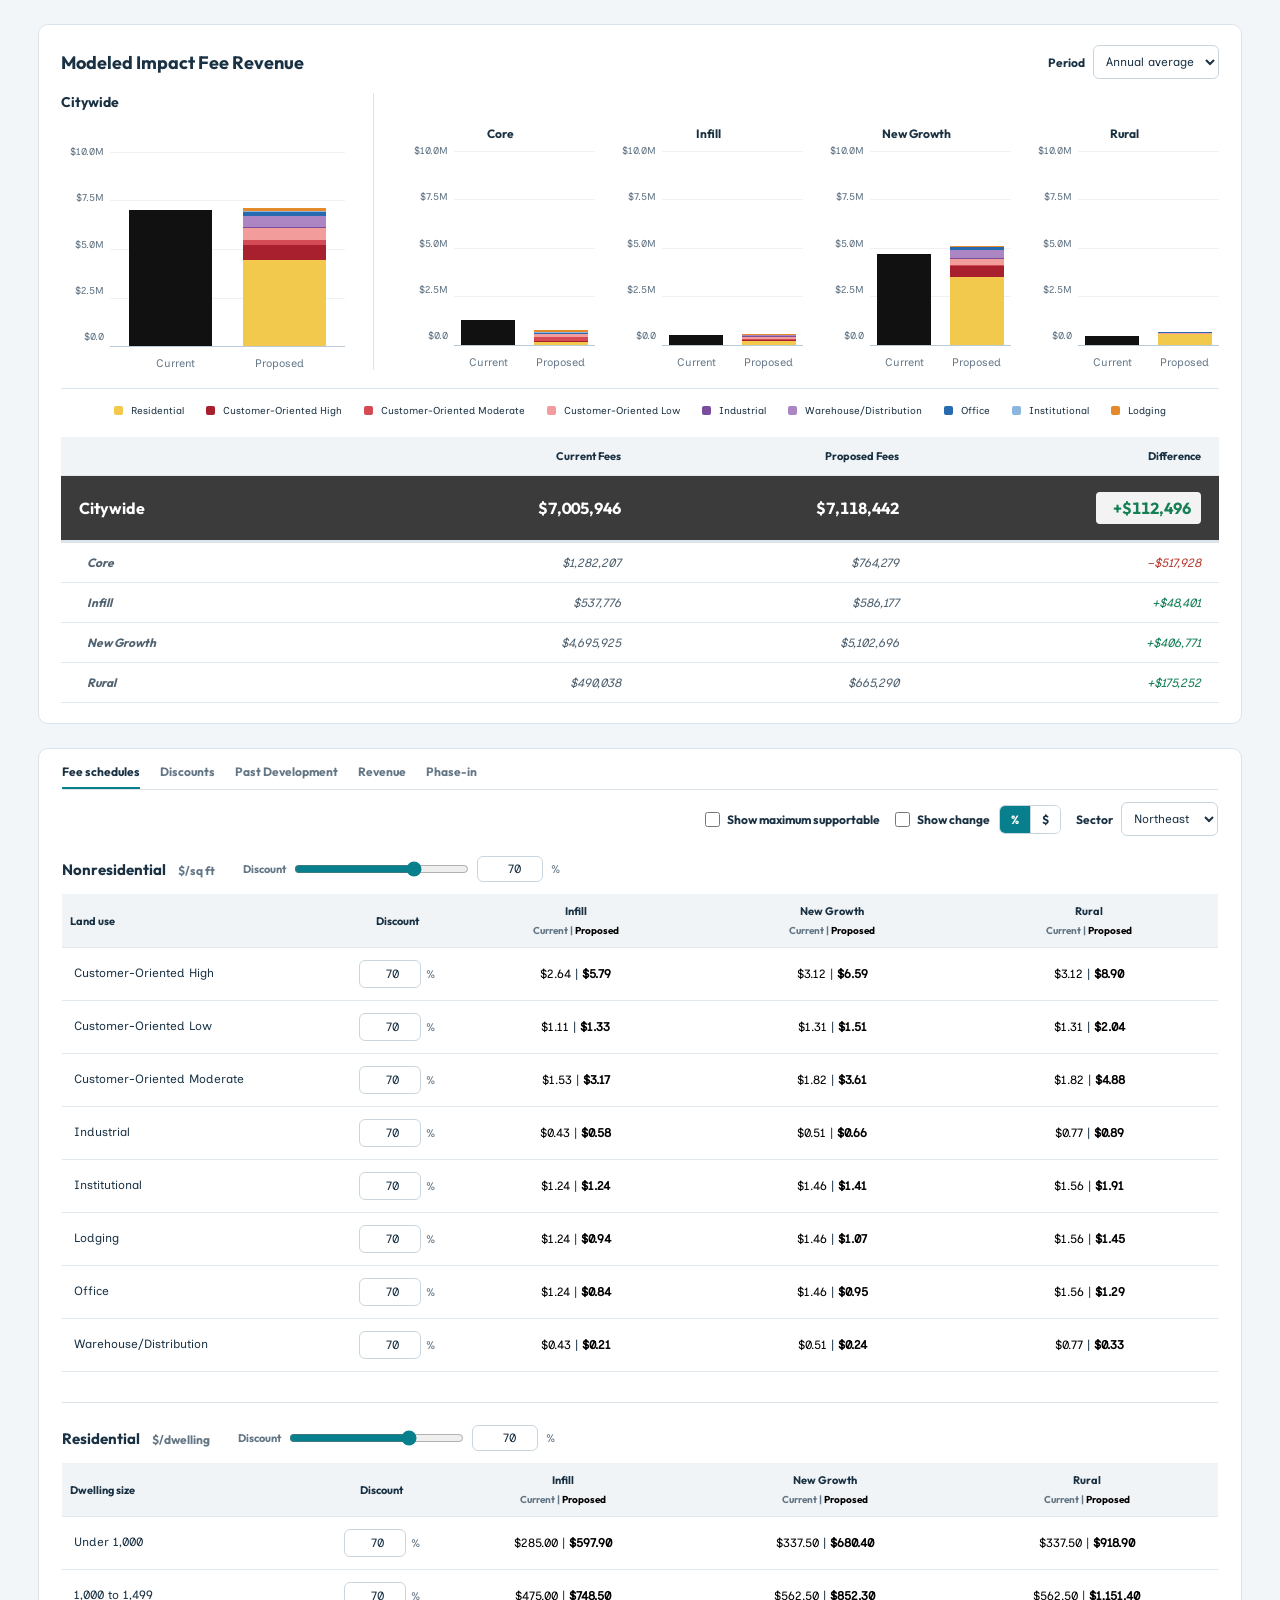
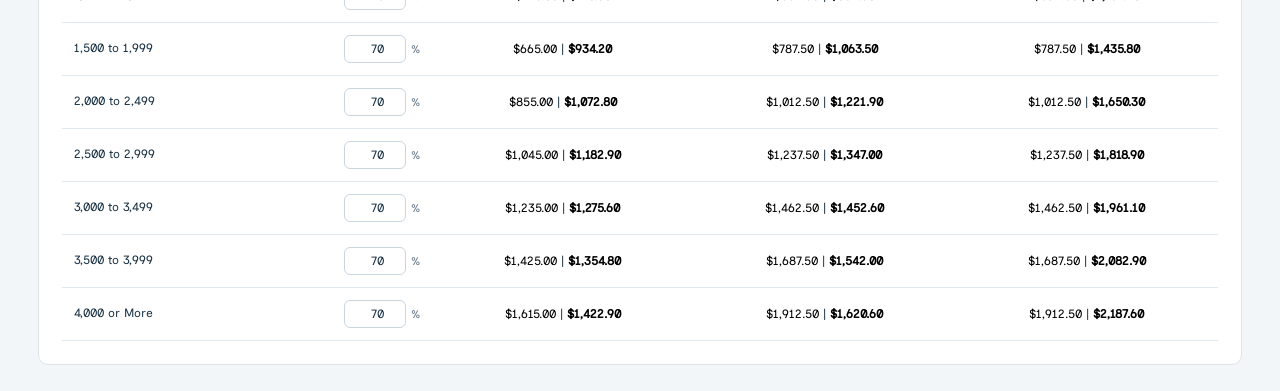
==== commit 65e4ae59: "Update index.html" ====
--- a/index.html
+++ b/index.html
@@ -215,7 +215,7 @@
 
 .fee-table-heading{font-size:15px;display:flex;align-items:baseline;gap:12px;margin:20px 0 12px}.table-unit{font-size:12px;font-weight:400;color:var(--muted)}.residential-heading{margin-top:30px;padding-top:22px;border-top:1px solid var(--line)}.paired-proposed{color:#168055;font-weight:650}.paired-current{color:#193143}.fee-pair{display:block;white-space:nowrap;text-align:center}.fee-schedule td{padding-top:12px;padding-bottom:12px}
 
-.paired-proposed,.paired-current{color:#000}.paired-proposed.fee-increase{color:#168055}.paired-proposed.fee-decrease{color:#ba3f36}.paired-proposed.fee-unchanged{color:#000}.paired-proposed.fee-missing{color:#886342}.legend .decrease:before{background:var(--up)}.legend .increase:before{background:var(--down)}
+.paired-proposed,.paired-current{color:#000}.fee-change.fee-increase{color:#168055}.fee-change.fee-decrease{color:#ba3f36}.fee-change.fee-unchanged{color:#000}.paired-proposed.fee-missing{color:#886342}.legend .decrease:before{background:var(--up)}.legend .increase:before{background:var(--down)}
 
 .fee-percent{font-size:10px;font-weight:500}.fee-schedule th:not(:first-child),.fee-schedule td:not(:first-child){min-width:175px}
 
@@ -252,12 +252,7811 @@
 .revenue-summary #delta{display:inline-block;min-width:105px;padding:6px 10px;border-radius:4px;background:#f3f3f3;text-align:right}.revenue-summary #delta.difference-positive{color:#168055}.revenue-summary #delta.difference-negative{color:#ba3f36}.revenue-summary #delta.difference-zero{color:#000}
 
 h1,h2,h3,h4,h5,h6,label,button,summary,th,strong{font-family:"Outfit",Arial,sans-serif}select,input,option{font-family:"Inclusive Sans",Arial,sans-serif}
+
+.revenue-summary #benefit-revenue-summary td.revenue-difference.difference-positive{color:#168055}.revenue-summary #benefit-revenue-summary td.revenue-difference.difference-negative{color:#ba3f36}.revenue-summary #benefit-revenue-summary td.revenue-difference.difference-zero{color:#000}
 </style></head><body><div class="layout">
-<main><section class="panel revenue-overview"><div class="section-head"><h2>Modeled Impact Fee Revenue</h2><div class="filters"><label class="inline-field">Period<select id="period"><option value="1">Annual average</option><option value="5">Five-year total</option></select></label></div></div><div class="revenue-chart-layout"><section class="city-chart"><h3>Citywide</h3><div id="city-revenue-chart"><div class="comparison-chart" role="group" aria-label="Citywide: current revenue $6,596,969, proposed revenue $7,118,442"><div class="chart-axis" aria-hidden="true"><span>$10M</span><span>$7.5M</span><span>$5M</span><span>$2.5M</span><span>$0</span></div><div class="bar-plot"><div class="revenue-bar current-revenue-bar" style="height:65.96968847000001%" title="Current revenue: $6,596,969" aria-label="Current revenue: $6,596,969"></div><div class="revenue-bar proposed-revenue-bar" aria-label="Proposed revenue by land use"><div class="revenue-segment" tabindex="0" style="height:44.516506009932144%;background:#f2c94c;color:#172b3a" data-chart-category="Residential" data-chart-scope="Citywide" data-chart-amount="$4,451,651" data-chart-share="62.5%" aria-label="Residential: $4,451,651 · 62.5% of proposed revenue"></div><div class="revenue-segment" tabindex="0" style="height:7.540782637584538%;background:#a8202d;color:#fff" data-chart-category="Customer-Oriented High" data-chart-scope="Citywide" data-chart-amount="$754,078" data-chart-share="10.6%" aria-label="Customer-Oriented High: $754,078 · 10.6% of proposed revenue"></div><div class="revenue-segment" tabindex="0" style="height:2.442208782473827%;background:#d54b55;color:#fff" data-chart-category="Customer-Oriented Moderate" data-chart-scope="Citywide" data-chart-amount="$244,221" data-chart-share="3.4%" aria-label="Customer-Oriented Moderate: $244,221 · 3.4% of proposed revenue"></div><div class="revenue-segment" tabindex="0" style="height:6.44185903615955%;background:#f29c9c;color:#172b3a" data-chart-category="Customer-Oriented Low" data-chart-scope="Citywide" data-chart-amount="$644,186" data-chart-share="9.0%" aria-label="Customer-Oriented Low: $644,186 · 9.0% of proposed revenue"></div><div class="revenue-segment" tabindex="0" style="height:0.6712180557799634%;background:#7b4e9d;color:#fff" data-chart-category="Industrial" data-chart-scope="Citywide" data-chart-amount="$67,122" data-chart-share="0.9%" aria-label="Industrial: $67,122 · 0.9% of proposed revenue"></div><div class="revenue-segment" tabindex="0" style="height:5.232754838133646%;background:#ab86c2;color:#172b3a" data-chart-category="Warehouse/Distribution" data-chart-scope="Citywide" data-chart-amount="$523,275" data-chart-share="7.4%" aria-label="Warehouse/Distribution: $523,275 · 7.4% of proposed revenue"></div><div class="revenue-segment" tabindex="0" style="height:2.3908431965336985%;background:#286aaf;color:#fff" data-chart-category="Office" data-chart-scope="Citywide" data-chart-amount="$239,084" data-chart-share="3.4%" aria-label="Office: $239,084 · 3.4% of proposed revenue"></div><div class="revenue-segment" tabindex="0" style="height:0.6229982522787453%;background:#8bb7de;color:#172b3a" data-chart-category="Institutional" data-chart-scope="Citywide" data-chart-amount="$62,300" data-chart-share="0.9%" aria-label="Institutional: $62,300 · 0.9% of proposed revenue"></div><div class="revenue-segment" tabindex="0" style="height:1.3252469528447361%;background:#e58a2b;color:#172b3a" data-chart-category="Lodging" data-chart-scope="Citywide" data-chart-amount="$132,525" data-chart-share="1.9%" aria-label="Lodging: $132,525 · 1.9% of proposed revenue"></div></div></div></div></div><div class="chart-bar-labels"><span>Current</span><span>Proposed</span></div></section><section class="benefit-chart-section"><div id="benefit-revenue-charts" class="benefit-chart-grid"><section class="benefit-chart"><h4>Core</h4><div class="comparison-chart" role="group" aria-label="Core: current revenue $851,746, proposed revenue $764,279"><div class="chart-axis" aria-hidden="true"><span>$10M</span><span>$7.5M</span><span>$5M</span><span>$2.5M</span><span>$0</span></div><div class="bar-plot"><div class="revenue-bar current-revenue-bar" style="height:8.51745684%" title="Current revenue: $851,746" aria-label="Current revenue: $851,746"></div><div class="revenue-bar proposed-revenue-bar" aria-label="Proposed revenue by land use"><div class="revenue-segment" tabindex="0" style="height:1.4649713721889337%;background:#f2c94c;color:#172b3a" data-chart-category="Residential" data-chart-scope="Core" data-chart-amount="$146,497" data-chart-share="19.2%" aria-label="Residential: $146,497 · 19.2% of proposed revenue"></div><div class="revenue-segment" tabindex="0" style="height:0.5019344975741241%;background:#a8202d;color:#fff" data-chart-category="Customer-Oriented High" data-chart-scope="Core" data-chart-amount="$50,193" data-chart-share="6.6%" aria-label="Customer-Oriented High: $50,193 · 6.6% of proposed revenue"></div><div class="revenue-segment" tabindex="0" style="height:2.0183274372093027%;background:#d54b55;color:#fff" data-chart-category="Customer-Oriented Moderate" data-chart-scope="Core" data-chart-amount="$201,833" data-chart-share="26.4%" aria-label="Customer-Oriented Moderate: $201,833 · 26.4% of proposed revenue"></div><div class="revenue-segment" tabindex="0" style="height:1.8395076325727777%;background:#f29c9c;color:#172b3a" data-chart-category="Customer-Oriented Low" data-chart-scope="Core" data-chart-amount="$183,951" data-chart-share="24.1%" aria-label="Customer-Oriented Low: $183,951 · 24.1% of proposed revenue"></div><div class="revenue-segment" tabindex="0" style="height:0.006920371579964224%;background:#7b4e9d;color:#fff" data-chart-category="Industrial" data-chart-scope="Core" data-chart-amount="$692" data-chart-share="0.1%" aria-label="Industrial: $692 · 0.1% of proposed revenue"></div><div class="revenue-segment" tabindex="0" style="height:0.007147710144927537%;background:#ab86c2;color:#172b3a" data-chart-category="Warehouse/Distribution" data-chart-scope="Core" data-chart-amount="$715" data-chart-share="0.1%" aria-label="Warehouse/Distribution: $715 · 0.1% of proposed revenue"></div><div class="revenue-segment" tabindex="0" style="height:0.6920168198336981%;background:#286aaf;color:#fff" data-chart-category="Office" data-chart-scope="Core" data-chart-amount="$69,202" data-chart-share="9.1%" aria-label="Office: $69,202 · 9.1% of proposed revenue"></div><div class="revenue-segment" tabindex="0" style="height:0.09628101421899328%;background:#8bb7de;color:#172b3a" data-chart-category="Institutional" data-chart-scope="Core" data-chart-amount="$9,628" data-chart-share="1.3%" aria-label="Institutional: $9,628 · 1.3% of proposed revenue"></div><div class="revenue-segment" tabindex="0" style="height:1.0156872524447371%;background:#e58a2b;color:#172b3a" data-chart-category="Lodging" data-chart-scope="Core" data-chart-amount="$101,569" data-chart-share="13.3%" aria-label="Lodging: $101,569 · 13.3% of proposed revenue"></div></div></div></div><div class="chart-bar-labels"><span>Current</span><span>Proposed</span></div></section><section class="benefit-chart"><h4>Infill</h4><div class="comparison-chart" role="group" aria-label="Infill: current revenue $559,682, proposed revenue $586,177"><div class="chart-axis" aria-hidden="true"><span>$10M</span><span>$7.5M</span><span>$5M</span><span>$2.5M</span><span>$0</span></div><div class="bar-plot"><div class="revenue-bar current-revenue-bar" style="height:5.59682353%" title="Current revenue: $559,682" aria-label="Current revenue: $559,682"></div><div class="revenue-bar proposed-revenue-bar" aria-label="Proposed revenue by land use"><div class="revenue-segment" tabindex="0" style="height:2.1629868000000005%;background:#f2c94c;color:#172b3a" data-chart-category="Residential" data-chart-scope="Infill" data-chart-amount="$216,299" data-chart-share="36.9%" aria-label="Residential: $216,299 · 36.9% of proposed revenue"></div><div class="revenue-segment" tabindex="0" style="height:0.8928959678791935%;background:#a8202d;color:#fff" data-chart-category="Customer-Oriented High" data-chart-scope="Infill" data-chart-amount="$89,290" data-chart-share="15.2%" aria-label="Customer-Oriented High: $89,290 · 15.2% of proposed revenue"></div><div class="revenue-segment" tabindex="0" style="height:0.15631502471128428%;background:#d54b55;color:#fff" data-chart-category="Customer-Oriented Moderate" data-chart-scope="Infill" data-chart-amount="$15,632" data-chart-share="2.7%" aria-label="Customer-Oriented Moderate: $15,632 · 2.7% of proposed revenue"></div><div class="revenue-segment" tabindex="0" style="height:1.159915656733793%;background:#f29c9c;color:#172b3a" data-chart-category="Customer-Oriented Low" data-chart-scope="Infill" data-chart-amount="$115,992" data-chart-share="19.8%" aria-label="Customer-Oriented Low: $115,992 · 19.8% of proposed revenue"></div><div class="revenue-segment" tabindex="0" style="height:0.1819985981999996%;background:#7b4e9d;color:#fff" data-chart-category="Industrial" data-chart-scope="Infill" data-chart-amount="$18,200" data-chart-share="3.1%" aria-label="Industrial: $18,200 · 3.1% of proposed revenue"></div><div class="revenue-segment" tabindex="0" style="height:0.7264446068074538%;background:#ab86c2;color:#172b3a" data-chart-category="Warehouse/Distribution" data-chart-scope="Infill" data-chart-amount="$72,644" data-chart-share="12.4%" aria-label="Warehouse/Distribution: $72,644 · 12.4% of proposed revenue"></div><div class="revenue-segment" tabindex="0" style="height:0.25410239189999995%;background:#286aaf;color:#fff" data-chart-category="Office" data-chart-scope="Infill" data-chart-amount="$25,410" data-chart-share="4.3%" aria-label="Office: $25,410 · 4.3% of proposed revenue"></div><div class="revenue-segment" tabindex="0" style="height:0.14484936010044114%;background:#8bb7de;color:#172b3a" data-chart-category="Institutional" data-chart-scope="Infill" data-chart-amount="$14,485" data-chart-share="2.5%" aria-label="Institutional: $14,485 · 2.5% of proposed revenue"></div><div class="revenue-segment" tabindex="0" style="height:0.18226019519999914%;background:#e58a2b;color:#172b3a" data-chart-category="Lodging" data-chart-scope="Infill" data-chart-amount="$18,226" data-chart-share="3.1%" aria-label="Lodging: $18,226 · 3.1% of proposed revenue"></div></div></div></div><div class="chart-bar-labels"><span>Current</span><span>Proposed</span></div></section><section class="benefit-chart"><h4>New Growth</h4><div class="comparison-chart" role="group" aria-label="New Growth: current revenue $4,688,379, proposed revenue $5,102,696"><div class="chart-axis" aria-hidden="true"><span>$10M</span><span>$7.5M</span><span>$5M</span><span>$2.5M</span><span>$0</span></div><div class="bar-plot"><div class="revenue-bar current-revenue-bar" style="height:46.88378572%" title="Current revenue: $4,688,379" aria-label="Current revenue: $4,688,379"></div><div class="revenue-bar proposed-revenue-bar" aria-label="Proposed revenue by land use"><div class="revenue-segment" tabindex="0" style="height:34.84159063774321%;background:#f2c94c;color:#172b3a" data-chart-category="Residential" data-chart-scope="New Growth" data-chart-amount="$3,484,159" data-chart-share="68.3%" aria-label="Residential: $3,484,159 · 68.3% of proposed revenue"></div><div class="revenue-segment" tabindex="0" style="height:6.03461386273122%;background:#a8202d;color:#fff" data-chart-category="Customer-Oriented High" data-chart-scope="New Growth" data-chart-amount="$603,461" data-chart-share="11.8%" aria-label="Customer-Oriented High: $603,461 · 11.8% of proposed revenue"></div><div class="revenue-segment" tabindex="0" style="height:0.2675663205532399%;background:#d54b55;color:#fff" data-chart-category="Customer-Oriented Moderate" data-chart-scope="New Growth" data-chart-amount="$26,757" data-chart-share="0.5%" aria-label="Customer-Oriented Moderate: $26,757 · 0.5% of proposed revenue"></div><div class="revenue-segment" tabindex="0" style="height:3.2012962597501264%;background:#f29c9c;color:#172b3a" data-chart-category="Customer-Oriented Low" data-chart-scope="New Growth" data-chart-amount="$320,130" data-chart-share="6.3%" aria-label="Customer-Oriented Low: $320,130 · 6.3% of proposed revenue"></div><div class="revenue-segment" tabindex="0" style="height:0.3532059167999996%;background:#7b4e9d;color:#fff" data-chart-category="Industrial" data-chart-scope="New Growth" data-chart-amount="$35,321" data-chart-share="0.7%" aria-label="Industrial: $35,321 · 0.7% of proposed revenue"></div><div class="revenue-segment" tabindex="0" style="height:4.4905208013772056%;background:#ab86c2;color:#172b3a" data-chart-category="Warehouse/Distribution" data-chart-scope="New Growth" data-chart-amount="$449,052" data-chart-share="8.8%" aria-label="Warehouse/Distribution: $449,052 · 8.8% of proposed revenue"></div><div class="revenue-segment" tabindex="0" style="height:1.3614495839999998%;background:#286aaf;color:#fff" data-chart-category="Office" data-chart-scope="New Growth" data-chart-amount="$136,145" data-chart-share="2.7%" aria-label="Office: $136,145 · 2.7% of proposed revenue"></div><div class="revenue-segment" tabindex="0" style="height:0.3509882418186096%;background:#8bb7de;color:#172b3a" data-chart-category="Institutional" data-chart-scope="New Growth" data-chart-amount="$35,099" data-chart-share="0.7%" aria-label="Institutional: $35,099 · 0.7% of proposed revenue"></div><div class="revenue-segment" tabindex="0" style="height:0.12572458800000005%;background:#e58a2b;color:#172b3a" data-chart-category="Lodging" data-chart-scope="New Growth" data-chart-amount="$12,572" data-chart-share="0.2%" aria-label="Lodging: $12,572 · 0.2% of proposed revenue"></div></div></div></div><div class="chart-bar-labels"><span>Current</span><span>Proposed</span></div></section><section class="benefit-chart"><h4>Rural</h4><div class="comparison-chart" role="group" aria-label="Rural: current revenue $497,162, proposed revenue $665,290"><div class="chart-axis" aria-hidden="true"><span>$10M</span><span>$7.5M</span><span>$5M</span><span>$2.5M</span><span>$0</span></div><div class="bar-plot"><div class="revenue-bar current-revenue-bar" style="height:4.971622380000001%" title="Current revenue: $497,162" aria-label="Current revenue: $497,162"></div><div class="revenue-bar proposed-revenue-bar" aria-label="Proposed revenue by land use"><div class="revenue-segment" tabindex="0" style="height:6.0469572%;background:#f2c94c;color:#172b3a" data-chart-category="Residential" data-chart-scope="Rural" data-chart-amount="$604,696" data-chart-share="90.9%" aria-label="Residential: $604,696 · 90.9% of proposed revenue"></div><div class="revenue-segment" tabindex="0" style="height:0.11133830939999954%;background:#a8202d;color:#fff" data-chart-category="Customer-Oriented High" data-chart-scope="Rural" data-chart-amount="$11,134" data-chart-share="1.7%" aria-label="Customer-Oriented High: $11,134 · 1.7% of proposed revenue"></div><div class="revenue-segment" tabindex="0" style="height:0.24113948710285318%;background:#f29c9c;color:#172b3a" data-chart-category="Customer-Oriented Low" data-chart-scope="Rural" data-chart-amount="$24,114" data-chart-share="3.6%" aria-label="Customer-Oriented Low: $24,114 · 3.6% of proposed revenue"></div><div class="revenue-segment" tabindex="0" style="height:0.1290931691999999%;background:#7b4e9d;color:#fff" data-chart-category="Industrial" data-chart-scope="Rural" data-chart-amount="$12,909" data-chart-share="1.9%" aria-label="Industrial: $12,909 · 1.9% of proposed revenue"></div><div class="revenue-segment" tabindex="0" style="height:0.008641719804058784%;background:#ab86c2;color:#172b3a" data-chart-category="Warehouse/Distribution" data-chart-scope="Rural" data-chart-amount="$864" data-chart-share="0.1%" aria-label="Warehouse/Distribution: $864 · 0.1% of proposed revenue"></div><div class="revenue-segment" tabindex="0" style="height:0.08327440079999998%;background:#286aaf;color:#fff" data-chart-category="Office" data-chart-scope="Rural" data-chart-amount="$8,327" data-chart-share="1.3%" aria-label="Office: $8,327 · 1.3% of proposed revenue"></div><div class="revenue-segment" tabindex="0" style="height:0.030879636140701144%;background:#8bb7de;color:#172b3a" data-chart-category="Institutional" data-chart-scope="Rural" data-chart-amount="$3,088" data-chart-share="0.5%" aria-label="Institutional: $3,088 · 0.5% of proposed revenue"></div><div class="revenue-segment" tabindex="0" style="height:0.0015749172000000002%;background:#e58a2b;color:#172b3a" data-chart-category="Lodging" data-chart-scope="Rural" data-chart-amount="$157" data-chart-share="0.0%" aria-label="Lodging: $157 · 0.0% of proposed revenue"></div></div></div></div><div class="chart-bar-labels"><span>Current</span><span>Proposed</span></div></section></div></section></div><div id="revenue-chart-legend" class="revenue-chart-legend" aria-label="Proposed revenue by land use"><span class="revenue-legend-item" title="Residential: $4,451,651 proposed revenue"><i style="background:#f2c94c" aria-hidden="true"></i><span>Residential</span></span><span class="revenue-legend-item" title="Customer-Oriented High: $754,078 proposed revenue"><i style="background:#a8202d" aria-hidden="true"></i><span>Customer-Oriented High</span></span><span class="revenue-legend-item" title="Customer-Oriented Moderate: $244,221 proposed revenue"><i style="background:#d54b55" aria-hidden="true"></i><span>Customer-Oriented Moderate</span></span><span class="revenue-legend-item" title="Customer-Oriented Low: $644,186 proposed revenue"><i style="background:#f29c9c" aria-hidden="true"></i><span>Customer-Oriented Low</span></span><span class="revenue-legend-item" title="Industrial: $67,122 proposed revenue"><i style="background:#7b4e9d" aria-hidden="true"></i><span>Industrial</span></span><span class="revenue-legend-item" title="Warehouse/Distribution: $523,275 proposed revenue"><i style="background:#ab86c2" aria-hidden="true"></i><span>Warehouse/Distribution</span></span><span class="revenue-legend-item" title="Office: $239,084 proposed revenue"><i style="background:#286aaf" aria-hidden="true"></i><span>Office</span></span><span class="revenue-legend-item" title="Institutional: $62,300 proposed revenue"><i style="background:#8bb7de" aria-hidden="true"></i><span>Institutional</span></span><span class="revenue-legend-item" title="Lodging: $132,525 proposed revenue"><i style="background:#e58a2b" aria-hidden="true"></i><span>Lodging</span></span></div><div class="table-wrap revenue-summary-wrap"><table id="revenue-summary" class="revenue-summary"><caption class="sr-only">Current and proposed modeled revenue and differences for Citywide and each area</caption><thead><tr><th scope="col"><span class="sr-only">Area</span></th><th scope="col">Current Fees</th><th scope="col">Proposed Fees</th><th scope="col">Difference</th></tr></thead><tbody class="citywide-summary" aria-live="polite"><tr><th scope="row">Citywide</th><td><strong id="current">$6,596,969</strong></td><td><strong id="proposed">$7,118,442</strong></td><td><strong id="delta" class="difference-positive">+$521,473</strong></td></tr></tbody><tbody id="benefit-revenue-summary"><tr><th scope="row">Core</th><td>$851,746</td><td>$764,279</td><td>−$87,466</td></tr><tr><th scope="row">Infill</th><td>$559,682</td><td>$586,177</td><td>+$26,495</td></tr><tr><th scope="row">New Growth</th><td>$4,688,379</td><td>$5,102,696</td><td>+$414,317</td></tr><tr><th scope="row">Rural</th><td>$497,162</td><td>$665,290</td><td>+$168,128</td></tr></tbody></table></div></section>
-<section class="panel dashboard-panel"><div class="dashboard-tabs" role="tablist" aria-label="Fee dashboard"><button id="tab-fees" type="button" role="tab" aria-controls="fee-panel" aria-selected="true" tabindex="0">Fee schedules</button><button id="tab-discounts" type="button" role="tab" aria-controls="discount-panel" aria-selected="false" tabindex="-1">Discounts</button><button id="tab-activity" type="button" role="tab" aria-controls="activity-panel" aria-selected="false" tabindex="-1">Past Development</button><button id="tab-revenue" type="button" role="tab" aria-controls="revenue-panel" aria-selected="false" tabindex="-1">Revenue</button><button id="tab-phase" type="button" role="tab" aria-controls="phase-panel" aria-selected="false" tabindex="-1">Phase-in</button></div><div class="filters" id="fee-filters"><label class="percentage-toggle"><input id="show-fee-max" type="checkbox"> Show maximum supportable</label><div class="change-display"><label class="percentage-toggle"><input id="show-fee-change" type="checkbox"> Show change</label><div class="change-mode" role="group" aria-label="Fee change format"><button id="change-percent" type="button" aria-label="Show percentage change" aria-pressed="true">%</button><button id="change-dollar" type="button" aria-label="Show dollar change" aria-pressed="false">$</button></div></div><label class="inline-field">Sector<select id="fee-sector"></select></label></div><div id="fee-panel" role="tabpanel" aria-labelledby="tab-fees"><div class="fee-section-head"><h3 class="fee-table-heading">Nonresidential <span class="table-unit">$/sq ft</span></h3><div class="table-discount-control"><label for="nonres-discount-range">Discount</label><input id="nonres-discount-range" type="range" min="0" max="100" step="0.5" value="70" aria-label="Set all nonresidential land-use discounts"><input id="nonres-discount-number" type="number" min="0" max="100" step="0.5" value="70" aria-label="All nonresidential land-use discount percent"><span>%</span></div></div><div class="table-wrap"><table id="fee-schedule" class="fee-schedule"><caption class="sr-only">Nonresidential per square foot current and proposed fees for Northeast</caption><thead><tr><th scope="col">Land use</th><th scope="col" class="discount-column">Discount</th><th scope="col">Infill<small class="pair-key">Current | <span class="paired-proposed">Proposed</span></small></th><th scope="col">New Growth<small class="pair-key">Current | <span class="paired-proposed">Proposed</span></small></th><th scope="col">Rural<small class="pair-key">Current | <span class="paired-proposed">Proposed</span></small></th></tr></thead><tbody><tr><td>Customer-Oriented High</td><td class="discount-cell"><div class="table-discount"><input type="number" min="0" max="100" step="0.5" value="70" data-use="Customer-Oriented High" aria-label="Customer-Oriented High discount percent"><span>%</span></div></td><td id="fee-value-nonres-0-0" aria-label="Customer-Oriented High, Infill: current $2.51 per square foot, proposed $5.79 per square foot"><div class="fee-pair"><span class="paired-current">$2.51</span> | <span class="paired-proposed fee-increase">$5.79</span></div></td><td id="fee-value-nonres-0-1" aria-label="Customer-Oriented High, New Growth: current $2.97 per square foot, proposed $6.59 per square foot"><div class="fee-pair"><span class="paired-current">$2.97</span> | <span class="paired-proposed fee-increase">$6.59</span></div></td><td id="fee-value-nonres-0-2" aria-label="Customer-Oriented High, Rural: current $2.97 per square foot, proposed $8.90 per square foot"><div class="fee-pair"><span class="paired-current">$2.97</span> | <span class="paired-proposed fee-increase">$8.90</span></div></td></tr><tr><td>Customer-Oriented Low</td><td class="discount-cell"><div class="table-discount"><input type="number" min="0" max="100" step="0.5" value="70" data-use="Customer-Oriented Low" aria-label="Customer-Oriented Low discount percent"><span>%</span></div></td><td id="fee-value-nonres-1-0" aria-label="Customer-Oriented Low, Infill: current $1.05 per square foot, proposed $1.33 per square foot"><div class="fee-pair"><span class="paired-current">$1.05</span> | <span class="paired-proposed fee-increase">$1.33</span></div></td><td id="fee-value-nonres-1-1" aria-label="Customer-Oriented Low, New Growth: current $1.24 per square foot, proposed $1.51 per square foot"><div class="fee-pair"><span class="paired-current">$1.24</span> | <span class="paired-proposed fee-increase">$1.51</span></div></td><td id="fee-value-nonres-1-2" aria-label="Customer-Oriented Low, Rural: current $1.24 per square foot, proposed $2.04 per square foot"><div class="fee-pair"><span class="paired-current">$1.24</span> | <span class="paired-proposed fee-increase">$2.04</span></div></td></tr><tr><td>Customer-Oriented Moderate</td><td class="discount-cell"><div class="table-discount"><input type="number" min="0" max="100" step="0.5" value="70" data-use="Customer-Oriented Moderate" aria-label="Customer-Oriented Moderate discount percent"><span>%</span></div></td><td id="fee-value-nonres-2-0" aria-label="Customer-Oriented Moderate, Infill: current $1.45 per square foot, proposed $3.17 per square foot"><div class="fee-pair"><span class="paired-current">$1.45</span> | <span class="paired-proposed fee-increase">$3.17</span></div></td><td id="fee-value-nonres-2-1" aria-label="Customer-Oriented Moderate, New Growth: current $1.73 per square foot, proposed $3.61 per square foot"><div class="fee-pair"><span class="paired-current">$1.73</span> | <span class="paired-proposed fee-increase">$3.61</span></div></td><td id="fee-value-nonres-2-2" aria-label="Customer-Oriented Moderate, Rural: current $1.73 per square foot, proposed $4.88 per square foot"><div class="fee-pair"><span class="paired-current">$1.73</span> | <span class="paired-proposed fee-increase">$4.88</span></div></td></tr><tr><td>Industrial</td><td class="discount-cell"><div class="table-discount"><input type="number" min="0" max="100" step="0.5" value="70" data-use="Industrial" aria-label="Industrial discount percent"><span>%</span></div></td><td id="fee-value-nonres-3-0" aria-label="Industrial, Infill: current $0.40 per square foot, proposed $0.58 per square foot"><div class="fee-pair"><span class="paired-current">$0.40</span> | <span class="paired-proposed fee-increase">$0.58</span></div></td><td id="fee-value-nonres-3-1" aria-label="Industrial, New Growth: current $0.49 per square foot, proposed $0.66 per square foot"><div class="fee-pair"><span class="paired-current">$0.49</span> | <span class="paired-proposed fee-increase">$0.66</span></div></td><td id="fee-value-nonres-3-2" aria-label="Industrial, Rural: current $0.73 per square foot, proposed $0.89 per square foot"><div class="fee-pair"><span class="paired-current">$0.73</span> | <span class="paired-proposed fee-increase">$0.89</span></div></td></tr><tr><td>Institutional</td><td class="discount-cell"><div class="table-discount"><input type="number" min="0" max="100" step="0.5" value="70" data-use="Institutional" aria-label="Institutional discount percent"><span>%</span></div></td><td id="fee-value-nonres-4-0" aria-label="Institutional, Infill: current $1.17 per square foot, proposed $1.24 per square foot"><div class="fee-pair"><span class="paired-current">$1.17</span> | <span class="paired-proposed fee-increase">$1.24</span></div></td><td id="fee-value-nonres-4-1" aria-label="Institutional, New Growth: current $1.39 per square foot, proposed $1.41 per square foot"><div class="fee-pair"><span class="paired-current">$1.39</span> | <span class="paired-proposed fee-increase">$1.41</span></div></td><td id="fee-value-nonres-4-2" aria-label="Institutional, Rural: current $1.48 per square foot, proposed $1.91 per square foot"><div class="fee-pair"><span class="paired-current">$1.48</span> | <span class="paired-proposed fee-increase">$1.91</span></div></td></tr><tr><td>Lodging</td><td class="discount-cell"><div class="table-discount"><input type="number" min="0" max="100" step="0.5" value="70" data-use="Lodging" aria-label="Lodging discount percent"><span>%</span></div></td><td id="fee-value-nonres-5-0" aria-label="Lodging, Infill: current $1.17 per square foot, proposed $0.94 per square foot"><div class="fee-pair"><span class="paired-current">$1.17</span> | <span class="paired-proposed fee-decrease">$0.94</span></div></td><td id="fee-value-nonres-5-1" aria-label="Lodging, New Growth: current $1.39 per square foot, proposed $1.07 per square foot"><div class="fee-pair"><span class="paired-current">$1.39</span> | <span class="paired-proposed fee-decrease">$1.07</span></div></td><td id="fee-value-nonres-5-2" aria-label="Lodging, Rural: current $1.48 per square foot, proposed $1.45 per square foot"><div class="fee-pair"><span class="paired-current">$1.48</span> | <span class="paired-proposed fee-decrease">$1.45</span></div></td></tr><tr><td>Office</td><td class="discount-cell"><div class="table-discount"><input type="number" min="0" max="100" step="0.5" value="70" data-use="Office" aria-label="Office discount percent"><span>%</span></div></td><td id="fee-value-nonres-6-0" aria-label="Office, Infill: current $1.17 per square foot, proposed $0.84 per square foot"><div class="fee-pair"><span class="paired-current">$1.17</span> | <span class="paired-proposed fee-decrease">$0.84</span></div></td><td id="fee-value-nonres-6-1" aria-label="Office, New Growth: current $1.39 per square foot, proposed $0.95 per square foot"><div class="fee-pair"><span class="paired-current">$1.39</span> | <span class="paired-proposed fee-decrease">$0.95</span></div></td><td id="fee-value-nonres-6-2" aria-label="Office, Rural: current $1.48 per square foot, proposed $1.29 per square foot"><div class="fee-pair"><span class="paired-current">$1.48</span> | <span class="paired-proposed fee-decrease">$1.29</span></div></td></tr><tr><td>Warehouse/Distribution</td><td class="discount-cell"><div class="table-discount"><input type="number" min="0" max="100" step="0.5" value="70" data-use="Warehouse/Distribution" aria-label="Warehouse/Distribution discount percent"><span>%</span></div></td><td id="fee-value-nonres-7-0" aria-label="Warehouse/Distribution, Infill: current $0.40 per square foot, proposed $0.21 per square foot"><div class="fee-pair"><span class="paired-current">$0.40</span> | <span class="paired-proposed fee-decrease">$0.21</span></div></td><td id="fee-value-nonres-7-1" aria-label="Warehouse/Distribution, New Growth: current $0.49 per square foot, proposed $0.24 per square foot"><div class="fee-pair"><span class="paired-current">$0.49</span> | <span class="paired-proposed fee-decrease">$0.24</span></div></td><td id="fee-value-nonres-7-2" aria-label="Warehouse/Distribution, Rural: current $0.73 per square foot, proposed $0.33 per square foot"><div class="fee-pair"><span class="paired-current">$0.73</span> | <span class="paired-proposed fee-decrease">$0.33</span></div></td></tr></tbody></table></div><div class="fee-section-head residential-section-head"><h3 class="fee-table-heading">Residential <span class="table-unit">$/dwelling</span></h3><div class="table-discount-control"><label for="res-discount-range">Discount</label><input id="res-discount-range" type="range" min="0" max="100" step="0.5" value="70" aria-label="Set all residential land-use discounts"><input id="res-discount-number" type="number" min="0" max="100" step="0.5" value="70" aria-label="All residential land-use discount percent"><span>%</span></div></div><div class="table-wrap"><table id="residential-fee-schedule" class="fee-schedule"><caption class="sr-only">Residential per dwelling current and proposed fees for Northeast</caption><thead><tr><th scope="col">Dwelling size</th><th scope="col" class="discount-column">Discount</th><th scope="col">Infill<small class="pair-key">Current | <span class="paired-proposed">Proposed</span></small></th><th scope="col">New Growth<small class="pair-key">Current | <span class="paired-proposed">Proposed</span></small></th><th scope="col">Rural<small class="pair-key">Current | <span class="paired-proposed">Proposed</span></small></th></tr></thead><tbody><tr><td>Under 1,000</td><td class="discount-cell"><div class="table-discount"><input type="number" min="0" max="100" step="0.5" value="70" data-use="Residential (per housing unit) - Under 1,000" aria-label="Residential (per housing unit) - Under 1,000 discount percent"><span>%</span></div></td><td id="fee-value-res-0-0" aria-label="Residential (per housing unit) - Under 1,000, Infill: current $285.00 per dwelling, proposed $597.90 per dwelling"><div class="fee-pair"><span class="paired-current">$285.00</span> | <span class="paired-proposed fee-increase">$597.90</span></div></td><td id="fee-value-res-0-1" aria-label="Residential (per housing unit) - Under 1,000, New Growth: current $337.50 per dwelling, proposed $680.40 per dwelling"><div class="fee-pair"><span class="paired-current">$337.50</span> | <span class="paired-proposed fee-increase">$680.40</span></div></td><td id="fee-value-res-0-2" aria-label="Residential (per housing unit) - Under 1,000, Rural: current $337.50 per dwelling, proposed $918.90 per dwelling"><div class="fee-pair"><span class="paired-current">$337.50</span> | <span class="paired-proposed fee-increase">$918.90</span></div></td></tr><tr><td>1,000 to 1,499</td><td class="discount-cell"><div class="table-discount"><input type="number" min="0" max="100" step="0.5" value="70" data-use="Residential (per housing unit) - 1,000 to 1,499" aria-label="Residential (per housing unit) - 1,000 to 1,499 discount percent"><span>%</span></div></td><td id="fee-value-res-1-0" aria-label="Residential (per housing unit) - 1,000 to 1,499, Infill: current $475.00 per dwelling, proposed $748.50 per dwelling"><div class="fee-pair"><span class="paired-current">$475.00</span> | <span class="paired-proposed fee-increase">$748.50</span></div></td><td id="fee-value-res-1-1" aria-label="Residential (per housing unit) - 1,000 to 1,499, New Growth: current $562.50 per dwelling, proposed $852.30 per dwelling"><div class="fee-pair"><span class="paired-current">$562.50</span> | <span class="paired-proposed fee-increase">$852.30</span></div></td><td id="fee-value-res-1-2" aria-label="Residential (per housing unit) - 1,000 to 1,499, Rural: current $562.50 per dwelling, proposed $1,151.40 per dwelling"><div class="fee-pair"><span class="paired-current">$562.50</span> | <span class="paired-proposed fee-increase">$1,151.40</span></div></td></tr><tr><td>1,500 to 1,999</td><td class="discount-cell"><div class="table-discount"><input type="number" min="0" max="100" step="0.5" value="70" data-use="Residential (per housing unit) - 1,500 to 1,999" aria-label="Residential (per housing unit) - 1,500 to 1,999 discount percent"><span>%</span></div></td><td id="fee-value-res-2-0" aria-label="Residential (per housing unit) - 1,500 to 1,999, Infill: current $665.00 per dwelling, proposed $934.20 per dwelling"><div class="fee-pair"><span class="paired-current">$665.00</span> | <span class="paired-proposed fee-increase">$934.20</span></div></td><td id="fee-value-res-2-1" aria-label="Residential (per housing unit) - 1,500 to 1,999, New Growth: current $787.50 per dwelling, proposed $1,063.50 per dwelling"><div class="fee-pair"><span class="paired-current">$787.50</span> | <span class="paired-proposed fee-increase">$1,063.50</span></div></td><td id="fee-value-res-2-2" aria-label="Residential (per housing unit) - 1,500 to 1,999, Rural: current $787.50 per dwelling, proposed $1,435.80 per dwelling"><div class="fee-pair"><span class="paired-current">$787.50</span> | <span class="paired-proposed fee-increase">$1,435.80</span></div></td></tr><tr><td>2,000 to 2,499</td><td class="discount-cell"><div class="table-discount"><input type="number" min="0" max="100" step="0.5" value="70" data-use="Residential (per housing unit) - 2,000 to 2,499" aria-label="Residential (per housing unit) - 2,000 to 2,499 discount percent"><span>%</span></div></td><td id="fee-value-res-3-0" aria-label="Residential (per housing unit) - 2,000 to 2,499, Infill: current $855.00 per dwelling, proposed $1,072.80 per dwelling"><div class="fee-pair"><span class="paired-current">$855.00</span> | <span class="paired-proposed fee-increase">$1,072.80</span></div></td><td id="fee-value-res-3-1" aria-label="Residential (per housing unit) - 2,000 to 2,499, New Growth: current $1,012.50 per dwelling, proposed $1,221.90 per dwelling"><div class="fee-pair"><span class="paired-current">$1,012.50</span> | <span class="paired-proposed fee-increase">$1,221.90</span></div></td><td id="fee-value-res-3-2" aria-label="Residential (per housing unit) - 2,000 to 2,499, Rural: current $1,012.50 per dwelling, proposed $1,650.30 per dwelling"><div class="fee-pair"><span class="paired-current">$1,012.50</span> | <span class="paired-proposed fee-increase">$1,650.30</span></div></td></tr><tr><td>2,500 to 2,999</td><td class="discount-cell"><div class="table-discount"><input type="number" min="0" max="100" step="0.5" value="70" data-use="Residential (per housing unit) - 2,500 to 2,999" aria-label="Residential (per housing unit) - 2,500 to 2,999 discount percent"><span>%</span></div></td><td id="fee-value-res-4-0" aria-label="Residential (per housing unit) - 2,500 to 2,999, Infill: current $1,045.00 per dwelling, proposed $1,182.90 per dwelling"><div class="fee-pair"><span class="paired-current">$1,045.00</span> | <span class="paired-proposed fee-increase">$1,182.90</span></div></td><td id="fee-value-res-4-1" aria-label="Residential (per housing unit) - 2,500 to 2,999, New Growth: current $1,237.50 per dwelling, proposed $1,347.00 per dwelling"><div class="fee-pair"><span class="paired-current">$1,237.50</span> | <span class="paired-proposed fee-increase">$1,347.00</span></div></td><td id="fee-value-res-4-2" aria-label="Residential (per housing unit) - 2,500 to 2,999, Rural: current $1,237.50 per dwelling, proposed $1,818.90 per dwelling"><div class="fee-pair"><span class="paired-current">$1,237.50</span> | <span class="paired-proposed fee-increase">$1,818.90</span></div></td></tr><tr><td>3,000 to 3,499</td><td class="discount-cell"><div class="table-discount"><input type="number" min="0" max="100" step="0.5" value="70" data-use="Residential (per housing unit) - 3,000 to 3,499" aria-label="Residential (per housing unit) - 3,000 to 3,499 discount percent"><span>%</span></div></td><td id="fee-value-res-5-0" aria-label="Residential (per housing unit) - 3,000 to 3,499, Infill: current $1,235.00 per dwelling, proposed $1,275.60 per dwelling"><div class="fee-pair"><span class="paired-current">$1,235.00</span> | <span class="paired-proposed fee-increase">$1,275.60</span></div></td><td id="fee-value-res-5-1" aria-label="Residential (per housing unit) - 3,000 to 3,499, New Growth: current $1,462.50 per dwelling, proposed $1,452.60 per dwelling"><div class="fee-pair"><span class="paired-current">$1,462.50</span> | <span class="paired-proposed fee-decrease">$1,452.60</span></div></td><td id="fee-value-res-5-2" aria-label="Residential (per housing unit) - 3,000 to 3,499, Rural: current $1,462.50 per dwelling, proposed $1,961.10 per dwelling"><div class="fee-pair"><span class="paired-current">$1,462.50</span> | <span class="paired-proposed fee-increase">$1,961.10</span></div></td></tr><tr><td>3,500 to 3,999</td><td class="discount-cell"><div class="table-discount"><input type="number" min="0" max="100" step="0.5" value="70" data-use="Residential (per housing unit) - 3,500 to 3,999" aria-label="Residential (per housing unit) - 3,500 to 3,999 discount percent"><span>%</span></div></td><td id="fee-value-res-6-0" aria-label="Residential (per housing unit) - 3,500 to 3,999, Infill: current $1,425.00 per dwelling, proposed $1,354.80 per dwelling"><div class="fee-pair"><span class="paired-current">$1,425.00</span> | <span class="paired-proposed fee-decrease">$1,354.80</span></div></td><td id="fee-value-res-6-1" aria-label="Residential (per housing unit) - 3,500 to 3,999, New Growth: current $1,687.50 per dwelling, proposed $1,542.00 per dwelling"><div class="fee-pair"><span class="paired-current">$1,687.50</span> | <span class="paired-proposed fee-decrease">$1,542.00</span></div></td><td id="fee-value-res-6-2" aria-label="Residential (per housing unit) - 3,500 to 3,999, Rural: current $1,687.50 per dwelling, proposed $2,082.90 per dwelling"><div class="fee-pair"><span class="paired-current">$1,687.50</span> | <span class="paired-proposed fee-increase">$2,082.90</span></div></td></tr><tr><td>4,000 or More</td><td class="discount-cell"><div class="table-discount"><input type="number" min="0" max="100" step="0.5" value="70" data-use="Residential (per housing unit) - 4,000 or More" aria-label="Residential (per housing unit) - 4,000 or More discount percent"><span>%</span></div></td><td id="fee-value-res-7-0" aria-label="Residential (per housing unit) - 4,000 or More, Infill: current $1,615.00 per dwelling, proposed $1,422.90 per dwelling"><div class="fee-pair"><span class="paired-current">$1,615.00</span> | <span class="paired-proposed fee-decrease">$1,422.90</span></div></td><td id="fee-value-res-7-1" aria-label="Residential (per housing unit) - 4,000 or More, New Growth: current $1,912.50 per dwelling, proposed $1,620.60 per dwelling"><div class="fee-pair"><span class="paired-current">$1,912.50</span> | <span class="paired-proposed fee-decrease">$1,620.60</span></div></td><td id="fee-value-res-7-2" aria-label="Residential (per housing unit) - 4,000 or More, Rural: current $1,912.50 per dwelling, proposed $2,187.60 per dwelling"><div class="fee-pair"><span class="paired-current">$1,912.50</span> | <span class="paired-proposed fee-increase">$2,187.60</span></div></td></tr></tbody></table></div></div><div id="discount-panel" role="tabpanel" aria-labelledby="tab-discounts" hidden><div class="discount-grid"><section class="discount-group"><h3>Sector</h3><div id="sector-discounts"></div></section><section class="discount-group"><h3>Area</h3><div id="benefit-discounts"></div></section></div><div class="buttons"><button id="reset">Reset defaults</button><button id="zero">Remove discounts</button></div><div id="status" role="status" aria-live="polite"></div></div><div id="activity-panel" role="tabpanel" aria-labelledby="tab-activity" hidden><div class="section-head activity-head"><h3>Past Development</h3><div class="filters"><label class="percentage-toggle"><input id="unlock-activity" type="checkbox"> Unlock editing</label><label class="inline-field">Sector<select id="activity-sector"></select></label><button id="restore-activity" type="button" disabled>Restore model activity</button></div></div><h3 class="fee-table-heading">Nonresidential <span class="table-unit">modeled sq ft</span></h3><div class="table-wrap"><table id="activity-nonresidential" class="activity-table"><caption class="sr-only">Five-year modeled square footage and annualized development for Northeast</caption><thead><tr><th scope="col">Land use</th><th scope="col">Infill<small class="activity-period-head"><span>5-year</span><span>Annualized</span></small></th><th scope="col">New Growth<small class="activity-period-head"><span>5-year</span><span>Annualized</span></small></th><th scope="col">Rural<small class="activity-period-head"><span>5-year</span><span>Annualized</span></small></th></tr></thead><tbody><tr><td>Customer-Oriented High</td><td><div class="activity-period-pair"><div><input id="activity-input-nonres-0-0" class="activity-input" type="number" min="0" step="any" value="6688.46" data-activity="Northeast|Infill|Customer-Oriented High" data-annual="activity-annual-nonres-0-0" aria-label="Customer-Oriented High, Infill, Northeast five-year modeled square footage" disabled></div><div><output id="activity-annual-nonres-0-0" class="activity-annual" aria-label="Customer-Oriented High, Infill, Northeast annualized square footage per year">1,337.69</output></div></div></td><td><div class="activity-period-pair"><div><input id="activity-input-nonres-0-1" class="activity-input" type="number" min="0" step="any" value="331572.86" data-activity="Northeast|New Growth|Customer-Oriented High" data-annual="activity-annual-nonres-0-1" aria-label="Customer-Oriented High, New Growth, Northeast five-year modeled square footage" disabled></div><div><output id="activity-annual-nonres-0-1" class="activity-annual" aria-label="Customer-Oriented High, New Growth, Northeast annualized square footage per year">66,314.57</output></div></div></td><td><div class="activity-period-pair"><div><input id="activity-input-nonres-0-2" class="activity-input" type="number" min="0" step="any" value="0" data-activity="Northeast|Rural|Customer-Oriented High" data-annual="activity-annual-nonres-0-2" aria-label="Customer-Oriented High, Rural, Northeast five-year modeled square footage" disabled></div><div><output id="activity-annual-nonres-0-2" class="activity-annual" aria-label="Customer-Oriented High, Rural, Northeast annualized square footage per year">0</output></div></div></td></tr><tr><td>Customer-Oriented Low</td><td><div class="activity-period-pair"><div><input id="activity-input-nonres-1-0" class="activity-input" type="number" min="0" step="any" value="115907.2" data-activity="Northeast|Infill|Customer-Oriented Low" data-annual="activity-annual-nonres-1-0" aria-label="Customer-Oriented Low, Infill, Northeast five-year modeled square footage" disabled></div><div><output id="activity-annual-nonres-1-0" class="activity-annual" aria-label="Customer-Oriented Low, Infill, Northeast annualized square footage per year">23,181.44</output></div></div></td><td><div class="activity-period-pair"><div><input id="activity-input-nonres-1-1" class="activity-input" type="number" min="0" step="any" value="417107.65" data-activity="Northeast|New Growth|Customer-Oriented Low" data-annual="activity-annual-nonres-1-1" aria-label="Customer-Oriented Low, New Growth, Northeast five-year modeled square footage" disabled></div><div><output id="activity-annual-nonres-1-1" class="activity-annual" aria-label="Customer-Oriented Low, New Growth, Northeast annualized square footage per year">83,421.53</output></div></div></td><td><div class="activity-period-pair"><div><input id="activity-input-nonres-1-2" class="activity-input" type="number" min="0" step="any" value="13699.58" data-activity="Northeast|Rural|Customer-Oriented Low" data-annual="activity-annual-nonres-1-2" aria-label="Customer-Oriented Low, Rural, Northeast five-year modeled square footage" disabled></div><div><output id="activity-annual-nonres-1-2" class="activity-annual" aria-label="Customer-Oriented Low, Rural, Northeast annualized square footage per year">2,739.92</output></div></div></td></tr><tr><td>Customer-Oriented Moderate</td><td><div class="activity-period-pair"><div><input id="activity-input-nonres-2-0" class="activity-input" type="number" min="0" step="any" value="0" data-activity="Northeast|Infill|Customer-Oriented Moderate" data-annual="activity-annual-nonres-2-0" aria-label="Customer-Oriented Moderate, Infill, Northeast five-year modeled square footage" disabled></div><div><output id="activity-annual-nonres-2-0" class="activity-annual" aria-label="Customer-Oriented Moderate, Infill, Northeast annualized square footage per year">0</output></div></div></td><td><div class="activity-period-pair"><div><input id="activity-input-nonres-2-1" class="activity-input" type="number" min="0" step="any" value="22659.99" data-activity="Northeast|New Growth|Customer-Oriented Moderate" data-annual="activity-annual-nonres-2-1" aria-label="Customer-Oriented Moderate, New Growth, Northeast five-year modeled square footage" disabled></div><div><output id="activity-annual-nonres-2-1" class="activity-annual" aria-label="Customer-Oriented Moderate, New Growth, Northeast annualized square footage per year">4,532</output></div></div></td><td><div class="activity-period-pair"><div><input id="activity-input-nonres-2-2" class="activity-input" type="number" min="0" step="any" value="0" data-activity="Northeast|Rural|Customer-Oriented Moderate" data-annual="activity-annual-nonres-2-2" aria-label="Customer-Oriented Moderate, Rural, Northeast five-year modeled square footage" disabled></div><div><output id="activity-annual-nonres-2-2" class="activity-annual" aria-label="Customer-Oriented Moderate, Rural, Northeast annualized square footage per year">0</output></div></div></td></tr><tr><td>Industrial</td><td><div class="activity-period-pair"><div><input id="activity-input-nonres-3-0" class="activity-input" type="number" min="0" step="any" value="0" data-activity="Northeast|Infill|Industrial" data-annual="activity-annual-nonres-3-0" aria-label="Industrial, Infill, Northeast five-year modeled square footage" disabled></div><div><output id="activity-annual-nonres-3-0" class="activity-annual" aria-label="Industrial, Infill, Northeast annualized square footage per year">0</output></div></div></td><td><div class="activity-period-pair"><div><input id="activity-input-nonres-3-1" class="activity-input" type="number" min="0" step="any" value="32680" data-activity="Northeast|New Growth|Industrial" data-annual="activity-annual-nonres-3-1" aria-label="Industrial, New Growth, Northeast five-year modeled square footage" disabled></div><div><output id="activity-annual-nonres-3-1" class="activity-annual" aria-label="Industrial, New Growth, Northeast annualized square footage per year">6,536</output></div></div></td><td><div class="activity-period-pair"><div><input id="activity-input-nonres-3-2" class="activity-input" type="number" min="0" step="any" value="31100" data-activity="Northeast|Rural|Industrial" data-annual="activity-annual-nonres-3-2" aria-label="Industrial, Rural, Northeast five-year modeled square footage" disabled></div><div><output id="activity-annual-nonres-3-2" class="activity-annual" aria-label="Industrial, Rural, Northeast annualized square footage per year">6,220</output></div></div></td></tr><tr><td>Institutional</td><td><div class="activity-period-pair"><div><input id="activity-input-nonres-4-0" class="activity-input" type="number" min="0" step="any" value="0" data-activity="Northeast|Infill|Institutional" data-annual="activity-annual-nonres-4-0" aria-label="Institutional, Infill, Northeast five-year modeled square footage" disabled></div><div><output id="activity-annual-nonres-4-0" class="activity-annual" aria-label="Institutional, Infill, Northeast annualized square footage per year">0</output></div></div></td><td><div class="activity-period-pair"><div><input id="activity-input-nonres-4-1" class="activity-input" type="number" min="0" step="any" value="97830.95" data-activity="Northeast|New Growth|Institutional" data-annual="activity-annual-nonres-4-1" aria-label="Institutional, New Growth, Northeast five-year modeled square footage" disabled></div><div><output id="activity-annual-nonres-4-1" class="activity-annual" aria-label="Institutional, New Growth, Northeast annualized square footage per year">19,566.19</output></div></div></td><td><div class="activity-period-pair"><div><input id="activity-input-nonres-4-2" class="activity-input" type="number" min="0" step="any" value="0" data-activity="Northeast|Rural|Institutional" data-annual="activity-annual-nonres-4-2" aria-label="Institutional, Rural, Northeast five-year modeled square footage" disabled></div><div><output id="activity-annual-nonres-4-2" class="activity-annual" aria-label="Institutional, Rural, Northeast annualized square footage per year">0</output></div></div></td></tr><tr><td>Lodging</td><td><div class="activity-period-pair"><div><input id="activity-input-nonres-5-0" class="activity-input" type="number" min="0" step="any" value="0" data-activity="Northeast|Infill|Lodging" data-annual="activity-annual-nonres-5-0" aria-label="Lodging, Infill, Northeast five-year modeled square footage" disabled></div><div><output id="activity-annual-nonres-5-0" class="activity-annual" aria-label="Lodging, Infill, Northeast annualized square footage per year">0</output></div></div></td><td><div class="activity-period-pair"><div><input id="activity-input-nonres-5-1" class="activity-input" type="number" min="0" step="any" value="0" data-activity="Northeast|New Growth|Lodging" data-annual="activity-annual-nonres-5-1" aria-label="Lodging, New Growth, Northeast five-year modeled square footage" disabled></div><div><output id="activity-annual-nonres-5-1" class="activity-annual" aria-label="Lodging, New Growth, Northeast annualized square footage per year">0</output></div></div></td><td><div class="activity-period-pair"><div><input id="activity-input-nonres-5-2" class="activity-input" type="number" min="0" step="any" value="0" data-activity="Northeast|Rural|Lodging" data-annual="activity-annual-nonres-5-2" aria-label="Lodging, Rural, Northeast five-year modeled square footage" disabled></div><div><output id="activity-annual-nonres-5-2" class="activity-annual" aria-label="Lodging, Rural, Northeast annualized square footage per year">0</output></div></div></td></tr><tr><td>Office</td><td><div class="activity-period-pair"><div><input id="activity-input-nonres-6-0" class="activity-input" type="number" min="0" step="any" value="64305.5" data-activity="Northeast|Infill|Office" data-annual="activity-annual-nonres-6-0" aria-label="Office, Infill, Northeast five-year modeled square footage" disabled></div><div><output id="activity-annual-nonres-6-0" class="activity-annual" aria-label="Office, Infill, Northeast annualized square footage per year">12,861.1</output></div></div></td><td><div class="activity-period-pair"><div><input id="activity-input-nonres-6-1" class="activity-input" type="number" min="0" step="any" value="261279" data-activity="Northeast|New Growth|Office" data-annual="activity-annual-nonres-6-1" aria-label="Office, New Growth, Northeast five-year modeled square footage" disabled></div><div><output id="activity-annual-nonres-6-1" class="activity-annual" aria-label="Office, New Growth, Northeast annualized square footage per year">52,255.8</output></div></div></td><td><div class="activity-period-pair"><div><input id="activity-input-nonres-6-2" class="activity-input" type="number" min="0" step="any" value="0" data-activity="Northeast|Rural|Office" data-annual="activity-annual-nonres-6-2" aria-label="Office, Rural, Northeast five-year modeled square footage" disabled></div><div><output id="activity-annual-nonres-6-2" class="activity-annual" aria-label="Office, Rural, Northeast annualized square footage per year">0</output></div></div></td></tr><tr><td>Warehouse/Distribution</td><td><div class="activity-period-pair"><div><input id="activity-input-nonres-7-0" class="activity-input" type="number" min="0" step="any" value="244519.86" data-activity="Northeast|Infill|Warehouse/Distribution" data-annual="activity-annual-nonres-7-0" aria-label="Warehouse/Distribution, Infill, Northeast five-year modeled square footage" disabled></div><div><output id="activity-annual-nonres-7-0" class="activity-annual" aria-label="Warehouse/Distribution, Infill, Northeast annualized square footage per year">48,903.97</output></div></div></td><td><div class="activity-period-pair"><div><input id="activity-input-nonres-7-1" class="activity-input" type="number" min="0" step="any" value="1054679.03" data-activity="Northeast|New Growth|Warehouse/Distribution" data-annual="activity-annual-nonres-7-1" aria-label="Warehouse/Distribution, New Growth, Northeast five-year modeled square footage" disabled></div><div><output id="activity-annual-nonres-7-1" class="activity-annual" aria-label="Warehouse/Distribution, New Growth, Northeast annualized square footage per year">210,935.81</output></div></div></td><td><div class="activity-period-pair"><div><input id="activity-input-nonres-7-2" class="activity-input" type="number" min="0" step="any" value="0" data-activity="Northeast|Rural|Warehouse/Distribution" data-annual="activity-annual-nonres-7-2" aria-label="Warehouse/Distribution, Rural, Northeast five-year modeled square footage" disabled></div><div><output id="activity-annual-nonres-7-2" class="activity-annual" aria-label="Warehouse/Distribution, Rural, Northeast annualized square footage per year">0</output></div></div></td></tr></tbody></table></div><h3 class="fee-table-heading residential-heading">Residential <span class="table-unit">dwellings</span></h3><div class="table-wrap"><table id="activity-residential" class="activity-table"><caption class="sr-only">Five-year modeled dwellings and annualized development for Northeast</caption><thead><tr><th scope="col">Dwelling size</th><th scope="col">Infill<small class="activity-period-head"><span>5-year</span><span>Annualized</span></small></th><th scope="col">New Growth<small class="activity-period-head"><span>5-year</span><span>Annualized</span></small></th><th scope="col">Rural<small class="activity-period-head"><span>5-year</span><span>Annualized</span></small></th></tr></thead><tbody><tr><td>Under 1,000</td><td><div class="activity-period-pair"><div><input id="activity-input-res-0-0" class="activity-input" type="number" min="0" step="any" value="24" data-activity="Northeast|Infill|Residential (per housing unit) - Under 1,000" data-annual="activity-annual-res-0-0" aria-label="Residential (per housing unit) - Under 1,000, Infill, Northeast five-year modeled dwellings" disabled></div><div><output id="activity-annual-res-0-0" class="activity-annual" aria-label="Residential (per housing unit) - Under 1,000, Infill, Northeast annualized dwellings per year">4.8</output></div></div></td><td><div class="activity-period-pair"><div><input id="activity-input-res-0-1" class="activity-input" type="number" min="0" step="any" value="512" data-activity="Northeast|New Growth|Residential (per housing unit) - Under 1,000" data-annual="activity-annual-res-0-1" aria-label="Residential (per housing unit) - Under 1,000, New Growth, Northeast five-year modeled dwellings" disabled></div><div><output id="activity-annual-res-0-1" class="activity-annual" aria-label="Residential (per housing unit) - Under 1,000, New Growth, Northeast annualized dwellings per year">102.4</output></div></div></td><td><div class="activity-period-pair"><div><input id="activity-input-res-0-2" class="activity-input" type="number" min="0" step="any" value="6" data-activity="Northeast|Rural|Residential (per housing unit) - Under 1,000" data-annual="activity-annual-res-0-2" aria-label="Residential (per housing unit) - Under 1,000, Rural, Northeast five-year modeled dwellings" disabled></div><div><output id="activity-annual-res-0-2" class="activity-annual" aria-label="Residential (per housing unit) - Under 1,000, Rural, Northeast annualized dwellings per year">1.2</output></div></div></td></tr><tr><td>1,000 to 1,499</td><td><div class="activity-period-pair"><div><input id="activity-input-res-1-0" class="activity-input" type="number" min="0" step="any" value="85" data-activity="Northeast|Infill|Residential (per housing unit) - 1,000 to 1,499" data-annual="activity-annual-res-1-0" aria-label="Residential (per housing unit) - 1,000 to 1,499, Infill, Northeast five-year modeled dwellings" disabled></div><div><output id="activity-annual-res-1-0" class="activity-annual" aria-label="Residential (per housing unit) - 1,000 to 1,499, Infill, Northeast annualized dwellings per year">17</output></div></div></td><td><div class="activity-period-pair"><div><input id="activity-input-res-1-1" class="activity-input" type="number" min="0" step="any" value="147" data-activity="Northeast|New Growth|Residential (per housing unit) - 1,000 to 1,499" data-annual="activity-annual-res-1-1" aria-label="Residential (per housing unit) - 1,000 to 1,499, New Growth, Northeast five-year modeled dwellings" disabled></div><div><output id="activity-annual-res-1-1" class="activity-annual" aria-label="Residential (per housing unit) - 1,000 to 1,499, New Growth, Northeast annualized dwellings per year">29.4</output></div></div></td><td><div class="activity-period-pair"><div><input id="activity-input-res-1-2" class="activity-input" type="number" min="0" step="any" value="2" data-activity="Northeast|Rural|Residential (per housing unit) - 1,000 to 1,499" data-annual="activity-annual-res-1-2" aria-label="Residential (per housing unit) - 1,000 to 1,499, Rural, Northeast five-year modeled dwellings" disabled></div><div><output id="activity-annual-res-1-2" class="activity-annual" aria-label="Residential (per housing unit) - 1,000 to 1,499, Rural, Northeast annualized dwellings per year">0.4</output></div></div></td></tr><tr><td>1,500 to 1,999</td><td><div class="activity-period-pair"><div><input id="activity-input-res-2-0" class="activity-input" type="number" min="0" step="any" value="205" data-activity="Northeast|Infill|Residential (per housing unit) - 1,500 to 1,999" data-annual="activity-annual-res-2-0" aria-label="Residential (per housing unit) - 1,500 to 1,999, Infill, Northeast five-year modeled dwellings" disabled></div><div><output id="activity-annual-res-2-0" class="activity-annual" aria-label="Residential (per housing unit) - 1,500 to 1,999, Infill, Northeast annualized dwellings per year">41</output></div></div></td><td><div class="activity-period-pair"><div><input id="activity-input-res-2-1" class="activity-input" type="number" min="0" step="any" value="325" data-activity="Northeast|New Growth|Residential (per housing unit) - 1,500 to 1,999" data-annual="activity-annual-res-2-1" aria-label="Residential (per housing unit) - 1,500 to 1,999, New Growth, Northeast five-year modeled dwellings" disabled></div><div><output id="activity-annual-res-2-1" class="activity-annual" aria-label="Residential (per housing unit) - 1,500 to 1,999, New Growth, Northeast annualized dwellings per year">65</output></div></div></td><td><div class="activity-period-pair"><div><input id="activity-input-res-2-2" class="activity-input" type="number" min="0" step="any" value="23" data-activity="Northeast|Rural|Residential (per housing unit) - 1,500 to 1,999" data-annual="activity-annual-res-2-2" aria-label="Residential (per housing unit) - 1,500 to 1,999, Rural, Northeast five-year modeled dwellings" disabled></div><div><output id="activity-annual-res-2-2" class="activity-annual" aria-label="Residential (per housing unit) - 1,500 to 1,999, Rural, Northeast annualized dwellings per year">4.6</output></div></div></td></tr><tr><td>2,000 to 2,499</td><td><div class="activity-period-pair"><div><input id="activity-input-res-3-0" class="activity-input" type="number" min="0" step="any" value="72" data-activity="Northeast|Infill|Residential (per housing unit) - 2,000 to 2,499" data-annual="activity-annual-res-3-0" aria-label="Residential (per housing unit) - 2,000 to 2,499, Infill, Northeast five-year modeled dwellings" disabled></div><div><output id="activity-annual-res-3-0" class="activity-annual" aria-label="Residential (per housing unit) - 2,000 to 2,499, Infill, Northeast annualized dwellings per year">14.4</output></div></div></td><td><div class="activity-period-pair"><div><input id="activity-input-res-3-1" class="activity-input" type="number" min="0" step="any" value="545" data-activity="Northeast|New Growth|Residential (per housing unit) - 2,000 to 2,499" data-annual="activity-annual-res-3-1" aria-label="Residential (per housing unit) - 2,000 to 2,499, New Growth, Northeast five-year modeled dwellings" disabled></div><div><output id="activity-annual-res-3-1" class="activity-annual" aria-label="Residential (per housing unit) - 2,000 to 2,499, New Growth, Northeast annualized dwellings per year">109</output></div></div></td><td><div class="activity-period-pair"><div><input id="activity-input-res-3-2" class="activity-input" type="number" min="0" step="any" value="10" data-activity="Northeast|Rural|Residential (per housing unit) - 2,000 to 2,499" data-annual="activity-annual-res-3-2" aria-label="Residential (per housing unit) - 2,000 to 2,499, Rural, Northeast five-year modeled dwellings" disabled></div><div><output id="activity-annual-res-3-2" class="activity-annual" aria-label="Residential (per housing unit) - 2,000 to 2,499, Rural, Northeast annualized dwellings per year">2</output></div></div></td></tr><tr><td>2,500 to 2,999</td><td><div class="activity-period-pair"><div><input id="activity-input-res-4-0" class="activity-input" type="number" min="0" step="any" value="8" data-activity="Northeast|Infill|Residential (per housing unit) - 2,500 to 2,999" data-annual="activity-annual-res-4-0" aria-label="Residential (per housing unit) - 2,500 to 2,999, Infill, Northeast five-year modeled dwellings" disabled></div><div><output id="activity-annual-res-4-0" class="activity-annual" aria-label="Residential (per housing unit) - 2,500 to 2,999, Infill, Northeast annualized dwellings per year">1.6</output></div></div></td><td><div class="activity-period-pair"><div><input id="activity-input-res-4-1" class="activity-input" type="number" min="0" step="any" value="337" data-activity="Northeast|New Growth|Residential (per housing unit) - 2,500 to 2,999" data-annual="activity-annual-res-4-1" aria-label="Residential (per housing unit) - 2,500 to 2,999, New Growth, Northeast five-year modeled dwellings" disabled></div><div><output id="activity-annual-res-4-1" class="activity-annual" aria-label="Residential (per housing unit) - 2,500 to 2,999, New Growth, Northeast annualized dwellings per year">67.4</output></div></div></td><td><div class="activity-period-pair"><div><input id="activity-input-res-4-2" class="activity-input" type="number" min="0" step="any" value="18" data-activity="Northeast|Rural|Residential (per housing unit) - 2,500 to 2,999" data-annual="activity-annual-res-4-2" aria-label="Residential (per housing unit) - 2,500 to 2,999, Rural, Northeast five-year modeled dwellings" disabled></div><div><output id="activity-annual-res-4-2" class="activity-annual" aria-label="Residential (per housing unit) - 2,500 to 2,999, Rural, Northeast annualized dwellings per year">3.6</output></div></div></td></tr><tr><td>3,000 to 3,499</td><td><div class="activity-period-pair"><div><input id="activity-input-res-5-0" class="activity-input" type="number" min="0" step="any" value="2" data-activity="Northeast|Infill|Residential (per housing unit) - 3,000 to 3,499" data-annual="activity-annual-res-5-0" aria-label="Residential (per housing unit) - 3,000 to 3,499, Infill, Northeast five-year modeled dwellings" disabled></div><div><output id="activity-annual-res-5-0" class="activity-annual" aria-label="Residential (per housing unit) - 3,000 to 3,499, Infill, Northeast annualized dwellings per year">0.4</output></div></div></td><td><div class="activity-period-pair"><div><input id="activity-input-res-5-1" class="activity-input" type="number" min="0" step="any" value="278" data-activity="Northeast|New Growth|Residential (per housing unit) - 3,000 to 3,499" data-annual="activity-annual-res-5-1" aria-label="Residential (per housing unit) - 3,000 to 3,499, New Growth, Northeast five-year modeled dwellings" disabled></div><div><output id="activity-annual-res-5-1" class="activity-annual" aria-label="Residential (per housing unit) - 3,000 to 3,499, New Growth, Northeast annualized dwellings per year">55.6</output></div></div></td><td><div class="activity-period-pair"><div><input id="activity-input-res-5-2" class="activity-input" type="number" min="0" step="any" value="27" data-activity="Northeast|Rural|Residential (per housing unit) - 3,000 to 3,499" data-annual="activity-annual-res-5-2" aria-label="Residential (per housing unit) - 3,000 to 3,499, Rural, Northeast five-year modeled dwellings" disabled></div><div><output id="activity-annual-res-5-2" class="activity-annual" aria-label="Residential (per housing unit) - 3,000 to 3,499, Rural, Northeast annualized dwellings per year">5.4</output></div></div></td></tr><tr><td>3,500 to 3,999</td><td><div class="activity-period-pair"><div><input id="activity-input-res-6-0" class="activity-input" type="number" min="0" step="any" value="4" data-activity="Northeast|Infill|Residential (per housing unit) - 3,500 to 3,999" data-annual="activity-annual-res-6-0" aria-label="Residential (per housing unit) - 3,500 to 3,999, Infill, Northeast five-year modeled dwellings" disabled></div><div><output id="activity-annual-res-6-0" class="activity-annual" aria-label="Residential (per housing unit) - 3,500 to 3,999, Infill, Northeast annualized dwellings per year">0.8</output></div></div></td><td><div class="activity-period-pair"><div><input id="activity-input-res-6-1" class="activity-input" type="number" min="0" step="any" value="124" data-activity="Northeast|New Growth|Residential (per housing unit) - 3,500 to 3,999" data-annual="activity-annual-res-6-1" aria-label="Residential (per housing unit) - 3,500 to 3,999, New Growth, Northeast five-year modeled dwellings" disabled></div><div><output id="activity-annual-res-6-1" class="activity-annual" aria-label="Residential (per housing unit) - 3,500 to 3,999, New Growth, Northeast annualized dwellings per year">24.8</output></div></div></td><td><div class="activity-period-pair"><div><input id="activity-input-res-6-2" class="activity-input" type="number" min="0" step="any" value="45" data-activity="Northeast|Rural|Residential (per housing unit) - 3,500 to 3,999" data-annual="activity-annual-res-6-2" aria-label="Residential (per housing unit) - 3,500 to 3,999, Rural, Northeast five-year modeled dwellings" disabled></div><div><output id="activity-annual-res-6-2" class="activity-annual" aria-label="Residential (per housing unit) - 3,500 to 3,999, Rural, Northeast annualized dwellings per year">9</output></div></div></td></tr><tr><td>4,000 or More</td><td><div class="activity-period-pair"><div><input id="activity-input-res-7-0" class="activity-input" type="number" min="0" step="any" value="33" data-activity="Northeast|Infill|Residential (per housing unit) - 4,000 or More" data-annual="activity-annual-res-7-0" aria-label="Residential (per housing unit) - 4,000 or More, Infill, Northeast five-year modeled dwellings" disabled></div><div><output id="activity-annual-res-7-0" class="activity-annual" aria-label="Residential (per housing unit) - 4,000 or More, Infill, Northeast annualized dwellings per year">6.6</output></div></div></td><td><div class="activity-period-pair"><div><input id="activity-input-res-7-1" class="activity-input" type="number" min="0" step="any" value="182" data-activity="Northeast|New Growth|Residential (per housing unit) - 4,000 or More" data-annual="activity-annual-res-7-1" aria-label="Residential (per housing unit) - 4,000 or More, New Growth, Northeast five-year modeled dwellings" disabled></div><div><output id="activity-annual-res-7-1" class="activity-annual" aria-label="Residential (per housing unit) - 4,000 or More, New Growth, Northeast annualized dwellings per year">36.4</output></div></div></td><td><div class="activity-period-pair"><div><input id="activity-input-res-7-2" class="activity-input" type="number" min="0" step="any" value="142" data-activity="Northeast|Rural|Residential (per housing unit) - 4,000 or More" data-annual="activity-annual-res-7-2" aria-label="Residential (per housing unit) - 4,000 or More, Rural, Northeast five-year modeled dwellings" disabled></div><div><output id="activity-annual-res-7-2" class="activity-annual" aria-label="Residential (per housing unit) - 4,000 or More, Rural, Northeast annualized dwellings per year">28.4</output></div></div></td></tr></tbody></table></div><div id="activity-status" role="status" aria-live="polite"></div></div><div id="revenue-panel" role="tabpanel" aria-labelledby="tab-revenue" hidden><div class="section-head revenue-head"><h3>Revenue by land use</h3><div class="filters"><label class="inline-field">Sector<select id="revenue-sector"></select></label><label class="inline-field">Area<select id="revenue-benefit"></select></label></div></div><h3 class="fee-table-heading">Nonresidential</h3><div class="table-wrap"><table id="revenue-nonresidential" class="revenue-table"><caption class="sr-only">Nonresidential modeled revenue: Citywide, all areas</caption><thead><tr><th scope="col">Land use</th><th scope="col">5-year total<small class="pair-key">Current | Proposed</small></th><th scope="col">Annualized<small class="pair-key">Current | Proposed</small></th></tr></thead><tbody><tr><td>Customer-Oriented High</td><td aria-label="Five-year current $1,458,791, proposed $3,770,391"><div class="fee-pair"><span class="paired-current">$1,458,791</span> | <span class="paired-proposed fee-increase">$3,770,391</span></div></td><td aria-label="Annualized current $291,758, proposed $754,078"><div class="fee-pair"><span class="paired-current">$291,758</span> | <span class="paired-proposed fee-increase">$754,078</span></div></td></tr><tr><td>Customer-Oriented Low</td><td aria-label="Five-year current $3,589,333, proposed $3,220,930"><div class="fee-pair"><span class="paired-current">$3,589,333</span> | <span class="paired-proposed fee-decrease">$3,220,930</span></div></td><td aria-label="Annualized current $717,867, proposed $644,186"><div class="fee-pair"><span class="paired-current">$717,867</span> | <span class="paired-proposed fee-decrease">$644,186</span></div></td></tr><tr><td>Customer-Oriented Moderate</td><td aria-label="Five-year current $713,582, proposed $1,221,104"><div class="fee-pair"><span class="paired-current">$713,582</span> | <span class="paired-proposed fee-increase">$1,221,104</span></div></td><td aria-label="Annualized current $142,716, proposed $244,221"><div class="fee-pair"><span class="paired-current">$142,716</span> | <span class="paired-proposed fee-increase">$244,221</span></div></td></tr><tr><td>Industrial</td><td aria-label="Five-year current $250,637, proposed $335,609"><div class="fee-pair"><span class="paired-current">$250,637</span> | <span class="paired-proposed fee-increase">$335,609</span></div></td><td aria-label="Annualized current $50,127, proposed $67,122"><div class="fee-pair"><span class="paired-current">$50,127</span> | <span class="paired-proposed fee-increase">$67,122</span></div></td></tr><tr><td>Institutional</td><td aria-label="Five-year current $649,726, proposed $311,499"><div class="fee-pair"><span class="paired-current">$649,726</span> | <span class="paired-proposed fee-decrease">$311,499</span></div></td><td aria-label="Annualized current $129,945, proposed $62,300"><div class="fee-pair"><span class="paired-current">$129,945</span> | <span class="paired-proposed fee-decrease">$62,300</span></div></td></tr><tr><td>Lodging</td><td aria-label="Five-year current $1,036,415, proposed $662,623"><div class="fee-pair"><span class="paired-current">$1,036,415</span> | <span class="paired-proposed fee-decrease">$662,623</span></div></td><td aria-label="Annualized current $207,283, proposed $132,525"><div class="fee-pair"><span class="paired-current">$207,283</span> | <span class="paired-proposed fee-decrease">$132,525</span></div></td></tr><tr><td>Office</td><td aria-label="Five-year current $1,864,586, proposed $1,195,422"><div class="fee-pair"><span class="paired-current">$1,864,586</span> | <span class="paired-proposed fee-decrease">$1,195,422</span></div></td><td aria-label="Annualized current $372,917, proposed $239,084"><div class="fee-pair"><span class="paired-current">$372,917</span> | <span class="paired-proposed fee-decrease">$239,084</span></div></td></tr><tr><td>Warehouse/Distribution</td><td aria-label="Five-year current $5,373,953, proposed $2,616,377"><div class="fee-pair"><span class="paired-current">$5,373,953</span> | <span class="paired-proposed fee-decrease">$2,616,377</span></div></td><td aria-label="Annualized current $1,074,791, proposed $523,275"><div class="fee-pair"><span class="paired-current">$1,074,791</span> | <span class="paired-proposed fee-decrease">$523,275</span></div></td></tr></tbody><tfoot><tr><th scope="row">Subtotal</th><td aria-label="Five-year current $14,937,024, proposed $13,333,956"><div class="fee-pair"><span class="paired-current">$14,937,024</span> | <span class="paired-proposed fee-decrease">$13,333,956</span></div></td><td aria-label="Annualized current $2,987,405, proposed $2,666,791"><div class="fee-pair"><span class="paired-current">$2,987,405</span> | <span class="paired-proposed fee-decrease">$2,666,791</span></div></td></tr></tfoot></table></div><h3 class="fee-table-heading residential-heading">Residential</h3><div class="table-wrap"><table id="revenue-residential" class="revenue-table"><caption class="sr-only">Residential modeled revenue: Citywide, all areas</caption><thead><tr><th scope="col">Dwelling size</th><th scope="col">5-year total<small class="pair-key">Current | Proposed</small></th><th scope="col">Annualized<small class="pair-key">Current | Proposed</small></th></tr></thead><tbody><tr><td>Under 1,000</td><td aria-label="Five-year current $623,736, proposed $1,061,777"><div class="fee-pair"><span class="paired-current">$623,736</span> | <span class="paired-proposed fee-increase">$1,061,777</span></div></td><td aria-label="Annualized current $124,747, proposed $212,355"><div class="fee-pair"><span class="paired-current">$124,747</span> | <span class="paired-proposed fee-increase">$212,355</span></div></td></tr><tr><td>1,000 to 1,499</td><td aria-label="Five-year current $358,422, proposed $548,350"><div class="fee-pair"><span class="paired-current">$358,422</span> | <span class="paired-proposed fee-increase">$548,350</span></div></td><td aria-label="Annualized current $71,684, proposed $109,670"><div class="fee-pair"><span class="paired-current">$71,684</span> | <span class="paired-proposed fee-increase">$109,670</span></div></td></tr><tr><td>1,500 to 1,999</td><td aria-label="Five-year current $2,491,932, proposed $3,659,685"><div class="fee-pair"><span class="paired-current">$2,491,932</span> | <span class="paired-proposed fee-increase">$3,659,685</span></div></td><td aria-label="Annualized current $498,386, proposed $731,937"><div class="fee-pair"><span class="paired-current">$498,386</span> | <span class="paired-proposed fee-increase">$731,937</span></div></td></tr><tr><td>2,000 to 2,499</td><td aria-label="Five-year current $3,940,503, proposed $5,146,100"><div class="fee-pair"><span class="paired-current">$3,940,503</span> | <span class="paired-proposed fee-increase">$5,146,100</span></div></td><td aria-label="Annualized current $788,101, proposed $1,029,220"><div class="fee-pair"><span class="paired-current">$788,101</span> | <span class="paired-proposed fee-increase">$1,029,220</span></div></td></tr><tr><td>2,500 to 2,999</td><td aria-label="Five-year current $3,208,160, proposed $3,808,327"><div class="fee-pair"><span class="paired-current">$3,208,160</span> | <span class="paired-proposed fee-increase">$3,808,327</span></div></td><td aria-label="Annualized current $641,632, proposed $761,665"><div class="fee-pair"><span class="paired-current">$641,632</span> | <span class="paired-proposed fee-increase">$761,665</span></div></td></tr><tr><td>3,000 to 3,499</td><td aria-label="Five-year current $3,291,975, proposed $3,638,829"><div class="fee-pair"><span class="paired-current">$3,291,975</span> | <span class="paired-proposed fee-increase">$3,638,829</span></div></td><td aria-label="Annualized current $658,395, proposed $727,766"><div class="fee-pair"><span class="paired-current">$658,395</span> | <span class="paired-proposed fee-increase">$727,766</span></div></td></tr><tr><td>3,500 to 3,999</td><td aria-label="Five-year current $1,587,225, proposed $1,717,732"><div class="fee-pair"><span class="paired-current">$1,587,225</span> | <span class="paired-proposed fee-increase">$1,717,732</span></div></td><td aria-label="Annualized current $317,445, proposed $343,546"><div class="fee-pair"><span class="paired-current">$317,445</span> | <span class="paired-proposed fee-increase">$343,546</span></div></td></tr><tr><td>4,000 or More</td><td aria-label="Five-year current $2,545,867, proposed $2,677,452"><div class="fee-pair"><span class="paired-current">$2,545,867</span> | <span class="paired-proposed fee-increase">$2,677,452</span></div></td><td aria-label="Annualized current $509,173, proposed $535,490"><div class="fee-pair"><span class="paired-current">$509,173</span> | <span class="paired-proposed fee-increase">$535,490</span></div></td></tr></tbody><tfoot><tr><th scope="row">Subtotal</th><td aria-label="Five-year current $18,047,820, proposed $22,258,253"><div class="fee-pair"><span class="paired-current">$18,047,820</span> | <span class="paired-proposed fee-increase">$22,258,253</span></div></td><td aria-label="Annualized current $3,609,564, proposed $4,451,651"><div class="fee-pair"><span class="paired-current">$3,609,564</span> | <span class="paired-proposed fee-increase">$4,451,651</span></div></td></tr></tfoot></table></div></div><div id="phase-panel" role="tabpanel" aria-labelledby="tab-phase" hidden><div class="section-head phase-head"><h3>2027–2037 phase-in</h3><div class="filters"><label class="inline-field">Sector<select id="phase-sector"></select></label><label class="inline-field">Area<select id="phase-benefit"></select></label></div></div><h3 class="fee-table-heading">Nonresidential <span class="table-unit">$/sq ft</span></h3><div class="table-wrap"><table id="phase-nonresidential" class="phase-table"><caption class="sr-only">Nonresidential fees per square foot phased in at 15% annually from 2027 through 2037, no inflation, Northeast, Infill</caption><thead><tr><th scope="col">Land use</th><th scope="col">Steps</th><th scope="col">Full fee year</th><th scope="col">Proposed</th><th scope="col">2027<small class="pair-key">Current</small></th><th scope="col">2028</th><th scope="col">2029</th><th scope="col">2030</th><th scope="col">2031</th><th scope="col">2032</th><th scope="col">2033</th><th scope="col">2034</th><th scope="col">2035</th><th scope="col">2036</th><th scope="col">2037</th></tr></thead><tbody><tr><td>Customer-Oriented High</td><td>6</td><td>2033</td><td>$5.79</td><td aria-label="Customer-Oriented High, 2027: $2.51">$2.51</td><td aria-label="Customer-Oriented High, 2028: $2.89">$2.89</td><td aria-label="Customer-Oriented High, 2029: $3.32">$3.32</td><td aria-label="Customer-Oriented High, 2030: $3.82">$3.82</td><td aria-label="Customer-Oriented High, 2031: $4.39">$4.39</td><td aria-label="Customer-Oriented High, 2032: $5.05">$5.05</td><td aria-label="Customer-Oriented High, 2033: $5.79, proposed fee reached">$5.79</td><td aria-label="Customer-Oriented High, 2034: $5.79, proposed fee reached">$5.79</td><td aria-label="Customer-Oriented High, 2035: $5.79, proposed fee reached">$5.79</td><td aria-label="Customer-Oriented High, 2036: $5.79, proposed fee reached">$5.79</td><td aria-label="Customer-Oriented High, 2037: $5.79, proposed fee reached">$5.79</td></tr><tr><td>Customer-Oriented Low</td><td>2</td><td>2029</td><td>$1.33</td><td aria-label="Customer-Oriented Low, 2027: $1.05">$1.05</td><td aria-label="Customer-Oriented Low, 2028: $1.21">$1.21</td><td aria-label="Customer-Oriented Low, 2029: $1.33, proposed fee reached">$1.33</td><td aria-label="Customer-Oriented Low, 2030: $1.33, proposed fee reached">$1.33</td><td aria-label="Customer-Oriented Low, 2031: $1.33, proposed fee reached">$1.33</td><td aria-label="Customer-Oriented Low, 2032: $1.33, proposed fee reached">$1.33</td><td aria-label="Customer-Oriented Low, 2033: $1.33, proposed fee reached">$1.33</td><td aria-label="Customer-Oriented Low, 2034: $1.33, proposed fee reached">$1.33</td><td aria-label="Customer-Oriented Low, 2035: $1.33, proposed fee reached">$1.33</td><td aria-label="Customer-Oriented Low, 2036: $1.33, proposed fee reached">$1.33</td><td aria-label="Customer-Oriented Low, 2037: $1.33, proposed fee reached">$1.33</td></tr><tr><td>Customer-Oriented Moderate</td><td>6</td><td>2033</td><td>$3.17</td><td aria-label="Customer-Oriented Moderate, 2027: $1.45">$1.45</td><td aria-label="Customer-Oriented Moderate, 2028: $1.67">$1.67</td><td aria-label="Customer-Oriented Moderate, 2029: $1.92">$1.92</td><td aria-label="Customer-Oriented Moderate, 2030: $2.21">$2.21</td><td aria-label="Customer-Oriented Moderate, 2031: $2.54">$2.54</td><td aria-label="Customer-Oriented Moderate, 2032: $2.92">$2.92</td><td aria-label="Customer-Oriented Moderate, 2033: $3.17, proposed fee reached">$3.17</td><td aria-label="Customer-Oriented Moderate, 2034: $3.17, proposed fee reached">$3.17</td><td aria-label="Customer-Oriented Moderate, 2035: $3.17, proposed fee reached">$3.17</td><td aria-label="Customer-Oriented Moderate, 2036: $3.17, proposed fee reached">$3.17</td><td aria-label="Customer-Oriented Moderate, 2037: $3.17, proposed fee reached">$3.17</td></tr><tr><td>Industrial</td><td>3</td><td>2030</td><td>$0.58</td><td aria-label="Industrial, 2027: $0.40">$0.40</td><td aria-label="Industrial, 2028: $0.46">$0.46</td><td aria-label="Industrial, 2029: $0.53">$0.53</td><td aria-label="Industrial, 2030: $0.58, proposed fee reached">$0.58</td><td aria-label="Industrial, 2031: $0.58, proposed fee reached">$0.58</td><td aria-label="Industrial, 2032: $0.58, proposed fee reached">$0.58</td><td aria-label="Industrial, 2033: $0.58, proposed fee reached">$0.58</td><td aria-label="Industrial, 2034: $0.58, proposed fee reached">$0.58</td><td aria-label="Industrial, 2035: $0.58, proposed fee reached">$0.58</td><td aria-label="Industrial, 2036: $0.58, proposed fee reached">$0.58</td><td aria-label="Industrial, 2037: $0.58, proposed fee reached">$0.58</td></tr><tr><td>Institutional</td><td>1</td><td>2028</td><td>$1.24</td><td aria-label="Institutional, 2027: $1.17">$1.17</td><td aria-label="Institutional, 2028: $1.24, proposed fee reached">$1.24</td><td aria-label="Institutional, 2029: $1.24, proposed fee reached">$1.24</td><td aria-label="Institutional, 2030: $1.24, proposed fee reached">$1.24</td><td aria-label="Institutional, 2031: $1.24, proposed fee reached">$1.24</td><td aria-label="Institutional, 2032: $1.24, proposed fee reached">$1.24</td><td aria-label="Institutional, 2033: $1.24, proposed fee reached">$1.24</td><td aria-label="Institutional, 2034: $1.24, proposed fee reached">$1.24</td><td aria-label="Institutional, 2035: $1.24, proposed fee reached">$1.24</td><td aria-label="Institutional, 2036: $1.24, proposed fee reached">$1.24</td><td aria-label="Institutional, 2037: $1.24, proposed fee reached">$1.24</td></tr><tr><td>Lodging</td><td>0</td><td>2028</td><td>$0.94</td><td aria-label="Lodging, 2027: $1.17">$1.17</td><td aria-label="Lodging, 2028: $0.94, proposed fee reached">$0.94</td><td aria-label="Lodging, 2029: $0.94, proposed fee reached">$0.94</td><td aria-label="Lodging, 2030: $0.94, proposed fee reached">$0.94</td><td aria-label="Lodging, 2031: $0.94, proposed fee reached">$0.94</td><td aria-label="Lodging, 2032: $0.94, proposed fee reached">$0.94</td><td aria-label="Lodging, 2033: $0.94, proposed fee reached">$0.94</td><td aria-label="Lodging, 2034: $0.94, proposed fee reached">$0.94</td><td aria-label="Lodging, 2035: $0.94, proposed fee reached">$0.94</td><td aria-label="Lodging, 2036: $0.94, proposed fee reached">$0.94</td><td aria-label="Lodging, 2037: $0.94, proposed fee reached">$0.94</td></tr><tr><td>Office</td><td>0</td><td>2028</td><td>$0.84</td><td aria-label="Office, 2027: $1.17">$1.17</td><td aria-label="Office, 2028: $0.84, proposed fee reached">$0.84</td><td aria-label="Office, 2029: $0.84, proposed fee reached">$0.84</td><td aria-label="Office, 2030: $0.84, proposed fee reached">$0.84</td><td aria-label="Office, 2031: $0.84, proposed fee reached">$0.84</td><td aria-label="Office, 2032: $0.84, proposed fee reached">$0.84</td><td aria-label="Office, 2033: $0.84, proposed fee reached">$0.84</td><td aria-label="Office, 2034: $0.84, proposed fee reached">$0.84</td><td aria-label="Office, 2035: $0.84, proposed fee reached">$0.84</td><td aria-label="Office, 2036: $0.84, proposed fee reached">$0.84</td><td aria-label="Office, 2037: $0.84, proposed fee reached">$0.84</td></tr><tr><td>Warehouse/Distribution</td><td>0</td><td>2028</td><td>$0.21</td><td aria-label="Warehouse/Distribution, 2027: $0.40">$0.40</td><td aria-label="Warehouse/Distribution, 2028: $0.21, proposed fee reached">$0.21</td><td aria-label="Warehouse/Distribution, 2029: $0.21, proposed fee reached">$0.21</td><td aria-label="Warehouse/Distribution, 2030: $0.21, proposed fee reached">$0.21</td><td aria-label="Warehouse/Distribution, 2031: $0.21, proposed fee reached">$0.21</td><td aria-label="Warehouse/Distribution, 2032: $0.21, proposed fee reached">$0.21</td><td aria-label="Warehouse/Distribution, 2033: $0.21, proposed fee reached">$0.21</td><td aria-label="Warehouse/Distribution, 2034: $0.21, proposed fee reached">$0.21</td><td aria-label="Warehouse/Distribution, 2035: $0.21, proposed fee reached">$0.21</td><td aria-label="Warehouse/Distribution, 2036: $0.21, proposed fee reached">$0.21</td><td aria-label="Warehouse/Distribution, 2037: $0.21, proposed fee reached">$0.21</td></tr></tbody></table></div><h3 class="fee-table-heading residential-heading">Residential <span class="table-unit">$/dwelling</span></h3><div class="table-wrap"><table id="phase-residential" class="phase-table"><caption class="sr-only">Residential fees per dwelling phased in at 15% annually from 2027 through 2037, no inflation, Northeast, Infill</caption><thead><tr><th scope="col">Dwelling size</th><th scope="col">Steps</th><th scope="col">Full fee year</th><th scope="col">Proposed</th><th scope="col">2027<small class="pair-key">Current</small></th><th scope="col">2028</th><th scope="col">2029</th><th scope="col">2030</th><th scope="col">2031</th><th scope="col">2032</th><th scope="col">2033</th><th scope="col">2034</th><th scope="col">2035</th><th scope="col">2036</th><th scope="col">2037</th></tr></thead><tbody><tr><td>Under 1,000</td><td>6</td><td>2033</td><td>$597.90</td><td aria-label="Residential (per housing unit) - Under 1,000, 2027: $285.00">$285.00</td><td aria-label="Residential (per housing unit) - Under 1,000, 2028: $327.75">$327.75</td><td aria-label="Residential (per housing unit) - Under 1,000, 2029: $376.91">$376.91</td><td aria-label="Residential (per housing unit) - Under 1,000, 2030: $433.45">$433.45</td><td aria-label="Residential (per housing unit) - Under 1,000, 2031: $498.47">$498.47</td><td aria-label="Residential (per housing unit) - Under 1,000, 2032: $573.24">$573.24</td><td aria-label="Residential (per housing unit) - Under 1,000, 2033: $597.90, proposed fee reached">$597.90</td><td aria-label="Residential (per housing unit) - Under 1,000, 2034: $597.90, proposed fee reached">$597.90</td><td aria-label="Residential (per housing unit) - Under 1,000, 2035: $597.90, proposed fee reached">$597.90</td><td aria-label="Residential (per housing unit) - Under 1,000, 2036: $597.90, proposed fee reached">$597.90</td><td aria-label="Residential (per housing unit) - Under 1,000, 2037: $597.90, proposed fee reached">$597.90</td></tr><tr><td>1,000 to 1,499</td><td>4</td><td>2031</td><td>$748.50</td><td aria-label="Residential (per housing unit) - 1,000 to 1,499, 2027: $475.00">$475.00</td><td aria-label="Residential (per housing unit) - 1,000 to 1,499, 2028: $546.25">$546.25</td><td aria-label="Residential (per housing unit) - 1,000 to 1,499, 2029: $628.19">$628.19</td><td aria-label="Residential (per housing unit) - 1,000 to 1,499, 2030: $722.42">$722.42</td><td aria-label="Residential (per housing unit) - 1,000 to 1,499, 2031: $748.50, proposed fee reached">$748.50</td><td aria-label="Residential (per housing unit) - 1,000 to 1,499, 2032: $748.50, proposed fee reached">$748.50</td><td aria-label="Residential (per housing unit) - 1,000 to 1,499, 2033: $748.50, proposed fee reached">$748.50</td><td aria-label="Residential (per housing unit) - 1,000 to 1,499, 2034: $748.50, proposed fee reached">$748.50</td><td aria-label="Residential (per housing unit) - 1,000 to 1,499, 2035: $748.50, proposed fee reached">$748.50</td><td aria-label="Residential (per housing unit) - 1,000 to 1,499, 2036: $748.50, proposed fee reached">$748.50</td><td aria-label="Residential (per housing unit) - 1,000 to 1,499, 2037: $748.50, proposed fee reached">$748.50</td></tr><tr><td>1,500 to 1,999</td><td>3</td><td>2030</td><td>$934.20</td><td aria-label="Residential (per housing unit) - 1,500 to 1,999, 2027: $665.00">$665.00</td><td aria-label="Residential (per housing unit) - 1,500 to 1,999, 2028: $764.75">$764.75</td><td aria-label="Residential (per housing unit) - 1,500 to 1,999, 2029: $879.46">$879.46</td><td aria-label="Residential (per housing unit) - 1,500 to 1,999, 2030: $934.20, proposed fee reached">$934.20</td><td aria-label="Residential (per housing unit) - 1,500 to 1,999, 2031: $934.20, proposed fee reached">$934.20</td><td aria-label="Residential (per housing unit) - 1,500 to 1,999, 2032: $934.20, proposed fee reached">$934.20</td><td aria-label="Residential (per housing unit) - 1,500 to 1,999, 2033: $934.20, proposed fee reached">$934.20</td><td aria-label="Residential (per housing unit) - 1,500 to 1,999, 2034: $934.20, proposed fee reached">$934.20</td><td aria-label="Residential (per housing unit) - 1,500 to 1,999, 2035: $934.20, proposed fee reached">$934.20</td><td aria-label="Residential (per housing unit) - 1,500 to 1,999, 2036: $934.20, proposed fee reached">$934.20</td><td aria-label="Residential (per housing unit) - 1,500 to 1,999, 2037: $934.20, proposed fee reached">$934.20</td></tr><tr><td>2,000 to 2,499</td><td>2</td><td>2029</td><td>$1,072.80</td><td aria-label="Residential (per housing unit) - 2,000 to 2,499, 2027: $855.00">$855.00</td><td aria-label="Residential (per housing unit) - 2,000 to 2,499, 2028: $983.25">$983.25</td><td aria-label="Residential (per housing unit) - 2,000 to 2,499, 2029: $1,072.80, proposed fee reached">$1,072.80</td><td aria-label="Residential (per housing unit) - 2,000 to 2,499, 2030: $1,072.80, proposed fee reached">$1,072.80</td><td aria-label="Residential (per housing unit) - 2,000 to 2,499, 2031: $1,072.80, proposed fee reached">$1,072.80</td><td aria-label="Residential (per housing unit) - 2,000 to 2,499, 2032: $1,072.80, proposed fee reached">$1,072.80</td><td aria-label="Residential (per housing unit) - 2,000 to 2,499, 2033: $1,072.80, proposed fee reached">$1,072.80</td><td aria-label="Residential (per housing unit) - 2,000 to 2,499, 2034: $1,072.80, proposed fee reached">$1,072.80</td><td aria-label="Residential (per housing unit) - 2,000 to 2,499, 2035: $1,072.80, proposed fee reached">$1,072.80</td><td aria-label="Residential (per housing unit) - 2,000 to 2,499, 2036: $1,072.80, proposed fee reached">$1,072.80</td><td aria-label="Residential (per housing unit) - 2,000 to 2,499, 2037: $1,072.80, proposed fee reached">$1,072.80</td></tr><tr><td>2,500 to 2,999</td><td>1</td><td>2028</td><td>$1,182.90</td><td aria-label="Residential (per housing unit) - 2,500 to 2,999, 2027: $1,045.00">$1,045.00</td><td aria-label="Residential (per housing unit) - 2,500 to 2,999, 2028: $1,182.90, proposed fee reached">$1,182.90</td><td aria-label="Residential (per housing unit) - 2,500 to 2,999, 2029: $1,182.90, proposed fee reached">$1,182.90</td><td aria-label="Residential (per housing unit) - 2,500 to 2,999, 2030: $1,182.90, proposed fee reached">$1,182.90</td><td aria-label="Residential (per housing unit) - 2,500 to 2,999, 2031: $1,182.90, proposed fee reached">$1,182.90</td><td aria-label="Residential (per housing unit) - 2,500 to 2,999, 2032: $1,182.90, proposed fee reached">$1,182.90</td><td aria-label="Residential (per housing unit) - 2,500 to 2,999, 2033: $1,182.90, proposed fee reached">$1,182.90</td><td aria-label="Residential (per housing unit) - 2,500 to 2,999, 2034: $1,182.90, proposed fee reached">$1,182.90</td><td aria-label="Residential (per housing unit) - 2,500 to 2,999, 2035: $1,182.90, proposed fee reached">$1,182.90</td><td aria-label="Residential (per housing unit) - 2,500 to 2,999, 2036: $1,182.90, proposed fee reached">$1,182.90</td><td aria-label="Residential (per housing unit) - 2,500 to 2,999, 2037: $1,182.90, proposed fee reached">$1,182.90</td></tr><tr><td>3,000 to 3,499</td><td>1</td><td>2028</td><td>$1,275.60</td><td aria-label="Residential (per housing unit) - 3,000 to 3,499, 2027: $1,235.00">$1,235.00</td><td aria-label="Residential (per housing unit) - 3,000 to 3,499, 2028: $1,275.60, proposed fee reached">$1,275.60</td><td aria-label="Residential (per housing unit) - 3,000 to 3,499, 2029: $1,275.60, proposed fee reached">$1,275.60</td><td aria-label="Residential (per housing unit) - 3,000 to 3,499, 2030: $1,275.60, proposed fee reached">$1,275.60</td><td aria-label="Residential (per housing unit) - 3,000 to 3,499, 2031: $1,275.60, proposed fee reached">$1,275.60</td><td aria-label="Residential (per housing unit) - 3,000 to 3,499, 2032: $1,275.60, proposed fee reached">$1,275.60</td><td aria-label="Residential (per housing unit) - 3,000 to 3,499, 2033: $1,275.60, proposed fee reached">$1,275.60</td><td aria-label="Residential (per housing unit) - 3,000 to 3,499, 2034: $1,275.60, proposed fee reached">$1,275.60</td><td aria-label="Residential (per housing unit) - 3,000 to 3,499, 2035: $1,275.60, proposed fee reached">$1,275.60</td><td aria-label="Residential (per housing unit) - 3,000 to 3,499, 2036: $1,275.60, proposed fee reached">$1,275.60</td><td aria-label="Residential (per housing unit) - 3,000 to 3,499, 2037: $1,275.60, proposed fee reached">$1,275.60</td></tr><tr><td>3,500 to 3,999</td><td>0</td><td>2028</td><td>$1,354.80</td><td aria-label="Residential (per housing unit) - 3,500 to 3,999, 2027: $1,425.00">$1,425.00</td><td aria-label="Residential (per housing unit) - 3,500 to 3,999, 2028: $1,354.80, proposed fee reached">$1,354.80</td><td aria-label="Residential (per housing unit) - 3,500 to 3,999, 2029: $1,354.80, proposed fee reached">$1,354.80</td><td aria-label="Residential (per housing unit) - 3,500 to 3,999, 2030: $1,354.80, proposed fee reached">$1,354.80</td><td aria-label="Residential (per housing unit) - 3,500 to 3,999, 2031: $1,354.80, proposed fee reached">$1,354.80</td><td aria-label="Residential (per housing unit) - 3,500 to 3,999, 2032: $1,354.80, proposed fee reached">$1,354.80</td><td aria-label="Residential (per housing unit) - 3,500 to 3,999, 2033: $1,354.80, proposed fee reached">$1,354.80</td><td aria-label="Residential (per housing unit) - 3,500 to 3,999, 2034: $1,354.80, proposed fee reached">$1,354.80</td><td aria-label="Residential (per housing unit) - 3,500 to 3,999, 2035: $1,354.80, proposed fee reached">$1,354.80</td><td aria-label="Residential (per housing unit) - 3,500 to 3,999, 2036: $1,354.80, proposed fee reached">$1,354.80</td><td aria-label="Residential (per housing unit) - 3,500 to 3,999, 2037: $1,354.80, proposed fee reached">$1,354.80</td></tr><tr><td>4,000 or More</td><td>0</td><td>2028</td><td>$1,422.90</td><td aria-label="Residential (per housing unit) - 4,000 or More, 2027: $1,615.00">$1,615.00</td><td aria-label="Residential (per housing unit) - 4,000 or More, 2028: $1,422.90, proposed fee reached">$1,422.90</td><td aria-label="Residential (per housing unit) - 4,000 or More, 2029: $1,422.90, proposed fee reached">$1,422.90</td><td aria-label="Residential (per housing unit) - 4,000 or More, 2030: $1,422.90, proposed fee reached">$1,422.90</td><td aria-label="Residential (per housing unit) - 4,000 or More, 2031: $1,422.90, proposed fee reached">$1,422.90</td><td aria-label="Residential (per housing unit) - 4,000 or More, 2032: $1,422.90, proposed fee reached">$1,422.90</td><td aria-label="Residential (per housing unit) - 4,000 or More, 2033: $1,422.90, proposed fee reached">$1,422.90</td><td aria-label="Residential (per housing unit) - 4,000 or More, 2034: $1,422.90, proposed fee reached">$1,422.90</td><td aria-label="Residential (per housing unit) - 4,000 or More, 2035: $1,422.90, proposed fee reached">$1,422.90</td><td aria-label="Residential (per housing unit) - 4,000 or More, 2036: $1,422.90, proposed fee reached">$1,422.90</td><td aria-label="Residential (per housing unit) - 4,000 or More, 2037: $1,422.90, proposed fee reached">$1,422.90</td></tr></tbody></table></div></div></section>
+<main><section class="panel revenue-overview"><div class="section-head"><h2>Modeled Impact Fee Revenue</h2><div class="filters"><label class="inline-field">Period<select id="period"><option value="1">Annual average</option><option value="5">Five-year total</option></select></label></div></div><div class="revenue-chart-layout"><section class="city-chart"><h3>Citywide</h3><div id="city-revenue-chart"><div class="comparison-chart" role="group" aria-label="Citywide: current revenue $7,005,946, proposed revenue $7,118,442"><div class="chart-axis" aria-hidden="true"><span>$10M</span><span>$7.5M</span><span>$5M</span><span>$2.5M</span><span>$0</span></div><div class="bar-plot"><div class="revenue-bar current-revenue-bar" style="height:70.05945957199366%" title="Current revenue: $7,005,946" aria-label="Current revenue: $7,005,946"></div><div class="revenue-bar proposed-revenue-bar" aria-label="Proposed revenue by land use"><div class="revenue-segment" tabindex="0" style="height:44.516506009932144%;background:#f2c94c;color:#172b3a" data-chart-category="Residential" data-chart-scope="Citywide" data-chart-amount="$4,451,651" data-chart-share="62.5%" aria-label="Residential: $4,451,651 · 62.5% of proposed revenue"></div><div class="revenue-segment" tabindex="0" style="height:7.540782637584538%;background:#a8202d;color:#fff" data-chart-category="Customer-Oriented High" data-chart-scope="Citywide" data-chart-amount="$754,078" data-chart-share="10.6%" aria-label="Customer-Oriented High: $754,078 · 10.6% of proposed revenue"></div><div class="revenue-segment" tabindex="0" style="height:2.442208782473827%;background:#d54b55;color:#fff" data-chart-category="Customer-Oriented Moderate" data-chart-scope="Citywide" data-chart-amount="$244,221" data-chart-share="3.4%" aria-label="Customer-Oriented Moderate: $244,221 · 3.4% of proposed revenue"></div><div class="revenue-segment" tabindex="0" style="height:6.44185903615955%;background:#f29c9c;color:#172b3a" data-chart-category="Customer-Oriented Low" data-chart-scope="Citywide" data-chart-amount="$644,186" data-chart-share="9.0%" aria-label="Customer-Oriented Low: $644,186 · 9.0% of proposed revenue"></div><div class="revenue-segment" tabindex="0" style="height:0.6712180557799634%;background:#7b4e9d;color:#fff" data-chart-category="Industrial" data-chart-scope="Citywide" data-chart-amount="$67,122" data-chart-share="0.9%" aria-label="Industrial: $67,122 · 0.9% of proposed revenue"></div><div class="revenue-segment" tabindex="0" style="height:5.232754838133646%;background:#ab86c2;color:#172b3a" data-chart-category="Warehouse/Distribution" data-chart-scope="Citywide" data-chart-amount="$523,275" data-chart-share="7.4%" aria-label="Warehouse/Distribution: $523,275 · 7.4% of proposed revenue"></div><div class="revenue-segment" tabindex="0" style="height:2.3908431965336985%;background:#286aaf;color:#fff" data-chart-category="Office" data-chart-scope="Citywide" data-chart-amount="$239,084" data-chart-share="3.4%" aria-label="Office: $239,084 · 3.4% of proposed revenue"></div><div class="revenue-segment" tabindex="0" style="height:0.6229982522787453%;background:#8bb7de;color:#172b3a" data-chart-category="Institutional" data-chart-scope="Citywide" data-chart-amount="$62,300" data-chart-share="0.9%" aria-label="Institutional: $62,300 · 0.9% of proposed revenue"></div><div class="revenue-segment" tabindex="0" style="height:1.3252469528447361%;background:#e58a2b;color:#172b3a" data-chart-category="Lodging" data-chart-scope="Citywide" data-chart-amount="$132,525" data-chart-share="1.9%" aria-label="Lodging: $132,525 · 1.9% of proposed revenue"></div></div></div></div></div><div class="chart-bar-labels"><span>Current</span><span>Proposed</span></div></section><section class="benefit-chart-section"><div id="benefit-revenue-charts" class="benefit-chart-grid"><section class="benefit-chart"><h4>Core</h4><div class="comparison-chart" role="group" aria-label="Core: current revenue $1,282,207, proposed revenue $764,279"><div class="chart-axis" aria-hidden="true"><span>$10M</span><span>$7.5M</span><span>$5M</span><span>$2.5M</span><span>$0</span></div><div class="bar-plot"><div class="revenue-bar current-revenue-bar" style="height:12.822073263684253%" title="Current revenue: $1,282,207" aria-label="Current revenue: $1,282,207"></div><div class="revenue-bar proposed-revenue-bar" aria-label="Proposed revenue by land use"><div class="revenue-segment" tabindex="0" style="height:1.4649713721889337%;background:#f2c94c;color:#172b3a" data-chart-category="Residential" data-chart-scope="Core" data-chart-amount="$146,497" data-chart-share="19.2%" aria-label="Residential: $146,497 · 19.2% of proposed revenue"></div><div class="revenue-segment" tabindex="0" style="height:0.5019344975741241%;background:#a8202d;color:#fff" data-chart-category="Customer-Oriented High" data-chart-scope="Core" data-chart-amount="$50,193" data-chart-share="6.6%" aria-label="Customer-Oriented High: $50,193 · 6.6% of proposed revenue"></div><div class="revenue-segment" tabindex="0" style="height:2.0183274372093027%;background:#d54b55;color:#fff" data-chart-category="Customer-Oriented Moderate" data-chart-scope="Core" data-chart-amount="$201,833" data-chart-share="26.4%" aria-label="Customer-Oriented Moderate: $201,833 · 26.4% of proposed revenue"></div><div class="revenue-segment" tabindex="0" style="height:1.8395076325727777%;background:#f29c9c;color:#172b3a" data-chart-category="Customer-Oriented Low" data-chart-scope="Core" data-chart-amount="$183,951" data-chart-share="24.1%" aria-label="Customer-Oriented Low: $183,951 · 24.1% of proposed revenue"></div><div class="revenue-segment" tabindex="0" style="height:0.006920371579964224%;background:#7b4e9d;color:#fff" data-chart-category="Industrial" data-chart-scope="Core" data-chart-amount="$692" data-chart-share="0.1%" aria-label="Industrial: $692 · 0.1% of proposed revenue"></div><div class="revenue-segment" tabindex="0" style="height:0.007147710144927537%;background:#ab86c2;color:#172b3a" data-chart-category="Warehouse/Distribution" data-chart-scope="Core" data-chart-amount="$715" data-chart-share="0.1%" aria-label="Warehouse/Distribution: $715 · 0.1% of proposed revenue"></div><div class="revenue-segment" tabindex="0" style="height:0.6920168198336981%;background:#286aaf;color:#fff" data-chart-category="Office" data-chart-scope="Core" data-chart-amount="$69,202" data-chart-share="9.1%" aria-label="Office: $69,202 · 9.1% of proposed revenue"></div><div class="revenue-segment" tabindex="0" style="height:0.09628101421899328%;background:#8bb7de;color:#172b3a" data-chart-category="Institutional" data-chart-scope="Core" data-chart-amount="$9,628" data-chart-share="1.3%" aria-label="Institutional: $9,628 · 1.3% of proposed revenue"></div><div class="revenue-segment" tabindex="0" style="height:1.0156872524447371%;background:#e58a2b;color:#172b3a" data-chart-category="Lodging" data-chart-scope="Core" data-chart-amount="$101,569" data-chart-share="13.3%" aria-label="Lodging: $101,569 · 13.3% of proposed revenue"></div></div></div></div><div class="chart-bar-labels"><span>Current</span><span>Proposed</span></div></section><section class="benefit-chart"><h4>Infill</h4><div class="comparison-chart" role="group" aria-label="Infill: current revenue $537,776, proposed revenue $586,177"><div class="chart-axis" aria-hidden="true"><span>$10M</span><span>$7.5M</span><span>$5M</span><span>$2.5M</span><span>$0</span></div><div class="bar-plot"><div class="revenue-bar current-revenue-bar" style="height:5.377762315681406%" title="Current revenue: $537,776" aria-label="Current revenue: $537,776"></div><div class="revenue-bar proposed-revenue-bar" aria-label="Proposed revenue by land use"><div class="revenue-segment" tabindex="0" style="height:2.1629868000000005%;background:#f2c94c;color:#172b3a" data-chart-category="Residential" data-chart-scope="Infill" data-chart-amount="$216,299" data-chart-share="36.9%" aria-label="Residential: $216,299 · 36.9% of proposed revenue"></div><div class="revenue-segment" tabindex="0" style="height:0.8928959678791935%;background:#a8202d;color:#fff" data-chart-category="Customer-Oriented High" data-chart-scope="Infill" data-chart-amount="$89,290" data-chart-share="15.2%" aria-label="Customer-Oriented High: $89,290 · 15.2% of proposed revenue"></div><div class="revenue-segment" tabindex="0" style="height:0.15631502471128428%;background:#d54b55;color:#fff" data-chart-category="Customer-Oriented Moderate" data-chart-scope="Infill" data-chart-amount="$15,632" data-chart-share="2.7%" aria-label="Customer-Oriented Moderate: $15,632 · 2.7% of proposed revenue"></div><div class="revenue-segment" tabindex="0" style="height:1.159915656733793%;background:#f29c9c;color:#172b3a" data-chart-category="Customer-Oriented Low" data-chart-scope="Infill" data-chart-amount="$115,992" data-chart-share="19.8%" aria-label="Customer-Oriented Low: $115,992 · 19.8% of proposed revenue"></div><div class="revenue-segment" tabindex="0" style="height:0.1819985981999996%;background:#7b4e9d;color:#fff" data-chart-category="Industrial" data-chart-scope="Infill" data-chart-amount="$18,200" data-chart-share="3.1%" aria-label="Industrial: $18,200 · 3.1% of proposed revenue"></div><div class="revenue-segment" tabindex="0" style="height:0.7264446068074538%;background:#ab86c2;color:#172b3a" data-chart-category="Warehouse/Distribution" data-chart-scope="Infill" data-chart-amount="$72,644" data-chart-share="12.4%" aria-label="Warehouse/Distribution: $72,644 · 12.4% of proposed revenue"></div><div class="revenue-segment" tabindex="0" style="height:0.25410239189999995%;background:#286aaf;color:#fff" data-chart-category="Office" data-chart-scope="Infill" data-chart-amount="$25,410" data-chart-share="4.3%" aria-label="Office: $25,410 · 4.3% of proposed revenue"></div><div class="revenue-segment" tabindex="0" style="height:0.14484936010044114%;background:#8bb7de;color:#172b3a" data-chart-category="Institutional" data-chart-scope="Infill" data-chart-amount="$14,485" data-chart-share="2.5%" aria-label="Institutional: $14,485 · 2.5% of proposed revenue"></div><div class="revenue-segment" tabindex="0" style="height:0.18226019519999914%;background:#e58a2b;color:#172b3a" data-chart-category="Lodging" data-chart-scope="Infill" data-chart-amount="$18,226" data-chart-share="3.1%" aria-label="Lodging: $18,226 · 3.1% of proposed revenue"></div></div></div></div><div class="chart-bar-labels"><span>Current</span><span>Proposed</span></div></section><section class="benefit-chart"><h4>New Growth</h4><div class="comparison-chart" role="group" aria-label="New Growth: current revenue $4,695,925, proposed revenue $5,102,696"><div class="chart-axis" aria-hidden="true"><span>$10M</span><span>$7.5M</span><span>$5M</span><span>$2.5M</span><span>$0</span></div><div class="bar-plot"><div class="revenue-bar current-revenue-bar" style="height:46.95924514524243%" title="Current revenue: $4,695,925" aria-label="Current revenue: $4,695,925"></div><div class="revenue-bar proposed-revenue-bar" aria-label="Proposed revenue by land use"><div class="revenue-segment" tabindex="0" style="height:34.84159063774321%;background:#f2c94c;color:#172b3a" data-chart-category="Residential" data-chart-scope="New Growth" data-chart-amount="$3,484,159" data-chart-share="68.3%" aria-label="Residential: $3,484,159 · 68.3% of proposed revenue"></div><div class="revenue-segment" tabindex="0" style="height:6.03461386273122%;background:#a8202d;color:#fff" data-chart-category="Customer-Oriented High" data-chart-scope="New Growth" data-chart-amount="$603,461" data-chart-share="11.8%" aria-label="Customer-Oriented High: $603,461 · 11.8% of proposed revenue"></div><div class="revenue-segment" tabindex="0" style="height:0.2675663205532399%;background:#d54b55;color:#fff" data-chart-category="Customer-Oriented Moderate" data-chart-scope="New Growth" data-chart-amount="$26,757" data-chart-share="0.5%" aria-label="Customer-Oriented Moderate: $26,757 · 0.5% of proposed revenue"></div><div class="revenue-segment" tabindex="0" style="height:3.2012962597501264%;background:#f29c9c;color:#172b3a" data-chart-category="Customer-Oriented Low" data-chart-scope="New Growth" data-chart-amount="$320,130" data-chart-share="6.3%" aria-label="Customer-Oriented Low: $320,130 · 6.3% of proposed revenue"></div><div class="revenue-segment" tabindex="0" style="height:0.3532059167999996%;background:#7b4e9d;color:#fff" data-chart-category="Industrial" data-chart-scope="New Growth" data-chart-amount="$35,321" data-chart-share="0.7%" aria-label="Industrial: $35,321 · 0.7% of proposed revenue"></div><div class="revenue-segment" tabindex="0" style="height:4.4905208013772056%;background:#ab86c2;color:#172b3a" data-chart-category="Warehouse/Distribution" data-chart-scope="New Growth" data-chart-amount="$449,052" data-chart-share="8.8%" aria-label="Warehouse/Distribution: $449,052 · 8.8% of proposed revenue"></div><div class="revenue-segment" tabindex="0" style="height:1.3614495839999998%;background:#286aaf;color:#fff" data-chart-category="Office" data-chart-scope="New Growth" data-chart-amount="$136,145" data-chart-share="2.7%" aria-label="Office: $136,145 · 2.7% of proposed revenue"></div><div class="revenue-segment" tabindex="0" style="height:0.3509882418186096%;background:#8bb7de;color:#172b3a" data-chart-category="Institutional" data-chart-scope="New Growth" data-chart-amount="$35,099" data-chart-share="0.7%" aria-label="Institutional: $35,099 · 0.7% of proposed revenue"></div><div class="revenue-segment" tabindex="0" style="height:0.12572458800000005%;background:#e58a2b;color:#172b3a" data-chart-category="Lodging" data-chart-scope="New Growth" data-chart-amount="$12,572" data-chart-share="0.2%" aria-label="Lodging: $12,572 · 0.2% of proposed revenue"></div></div></div></div><div class="chart-bar-labels"><span>Current</span><span>Proposed</span></div></section><section class="benefit-chart"><h4>Rural</h4><div class="comparison-chart" role="group" aria-label="Rural: current revenue $490,038, proposed revenue $665,290"><div class="chart-axis" aria-hidden="true"><span>$10M</span><span>$7.5M</span><span>$5M</span><span>$2.5M</span><span>$0</span></div><div class="bar-plot"><div class="revenue-bar current-revenue-bar" style="height:4.900378847385575%" title="Current revenue: $490,038" aria-label="Current revenue: $490,038"></div><div class="revenue-bar proposed-revenue-bar" aria-label="Proposed revenue by land use"><div class="revenue-segment" tabindex="0" style="height:6.0469572%;background:#f2c94c;color:#172b3a" data-chart-category="Residential" data-chart-scope="Rural" data-chart-amount="$604,696" data-chart-share="90.9%" aria-label="Residential: $604,696 · 90.9% of proposed revenue"></div><div class="revenue-segment" tabindex="0" style="height:0.11133830939999954%;background:#a8202d;color:#fff" data-chart-category="Customer-Oriented High" data-chart-scope="Rural" data-chart-amount="$11,134" data-chart-share="1.7%" aria-label="Customer-Oriented High: $11,134 · 1.7% of proposed revenue"></div><div class="revenue-segment" tabindex="0" style="height:0.24113948710285318%;background:#f29c9c;color:#172b3a" data-chart-category="Customer-Oriented Low" data-chart-scope="Rural" data-chart-amount="$24,114" data-chart-share="3.6%" aria-label="Customer-Oriented Low: $24,114 · 3.6% of proposed revenue"></div><div class="revenue-segment" tabindex="0" style="height:0.1290931691999999%;background:#7b4e9d;color:#fff" data-chart-category="Industrial" data-chart-scope="Rural" data-chart-amount="$12,909" data-chart-share="1.9%" aria-label="Industrial: $12,909 · 1.9% of proposed revenue"></div><div class="revenue-segment" tabindex="0" style="height:0.008641719804058784%;background:#ab86c2;color:#172b3a" data-chart-category="Warehouse/Distribution" data-chart-scope="Rural" data-chart-amount="$864" data-chart-share="0.1%" aria-label="Warehouse/Distribution: $864 · 0.1% of proposed revenue"></div><div class="revenue-segment" tabindex="0" style="height:0.08327440079999998%;background:#286aaf;color:#fff" data-chart-category="Office" data-chart-scope="Rural" data-chart-amount="$8,327" data-chart-share="1.3%" aria-label="Office: $8,327 · 1.3% of proposed revenue"></div><div class="revenue-segment" tabindex="0" style="height:0.030879636140701144%;background:#8bb7de;color:#172b3a" data-chart-category="Institutional" data-chart-scope="Rural" data-chart-amount="$3,088" data-chart-share="0.5%" aria-label="Institutional: $3,088 · 0.5% of proposed revenue"></div><div class="revenue-segment" tabindex="0" style="height:0.0015749172000000002%;background:#e58a2b;color:#172b3a" data-chart-category="Lodging" data-chart-scope="Rural" data-chart-amount="$157" data-chart-share="0.0%" aria-label="Lodging: $157 · 0.0% of proposed revenue"></div></div></div></div><div class="chart-bar-labels"><span>Current</span><span>Proposed</span></div></section></div></section></div><div id="revenue-chart-legend" class="revenue-chart-legend" aria-label="Proposed revenue by land use"><span class="revenue-legend-item" title="Residential: $4,451,651 proposed revenue"><i style="background:#f2c94c" aria-hidden="true"></i><span>Residential</span></span><span class="revenue-legend-item" title="Customer-Oriented High: $754,078 proposed revenue"><i style="background:#a8202d" aria-hidden="true"></i><span>Customer-Oriented High</span></span><span class="revenue-legend-item" title="Customer-Oriented Moderate: $244,221 proposed revenue"><i style="background:#d54b55" aria-hidden="true"></i><span>Customer-Oriented Moderate</span></span><span class="revenue-legend-item" title="Customer-Oriented Low: $644,186 proposed revenue"><i style="background:#f29c9c" aria-hidden="true"></i><span>Customer-Oriented Low</span></span><span class="revenue-legend-item" title="Industrial: $67,122 proposed revenue"><i style="background:#7b4e9d" aria-hidden="true"></i><span>Industrial</span></span><span class="revenue-legend-item" title="Warehouse/Distribution: $523,275 proposed revenue"><i style="background:#ab86c2" aria-hidden="true"></i><span>Warehouse/Distribution</span></span><span class="revenue-legend-item" title="Office: $239,084 proposed revenue"><i style="background:#286aaf" aria-hidden="true"></i><span>Office</span></span><span class="revenue-legend-item" title="Institutional: $62,300 proposed revenue"><i style="background:#8bb7de" aria-hidden="true"></i><span>Institutional</span></span><span class="revenue-legend-item" title="Lodging: $132,525 proposed revenue"><i style="background:#e58a2b" aria-hidden="true"></i><span>Lodging</span></span></div><div class="table-wrap revenue-summary-wrap"><table id="revenue-summary" class="revenue-summary"><caption class="sr-only">Current and proposed modeled revenue and differences for Citywide and each area</caption><thead><tr><th scope="col"><span class="sr-only">Area</span></th><th scope="col">Current Fees</th><th scope="col">Proposed Fees</th><th scope="col">Difference</th></tr></thead><tbody class="citywide-summary" aria-live="polite"><tr><th scope="row">Citywide</th><td><strong id="current">$7,005,946</strong></td><td><strong id="proposed">$7,118,442</strong></td><td><strong id="delta" class="difference-positive">+$112,496</strong></td></tr></tbody><tbody id="benefit-revenue-summary"><tr><th scope="row">Core</th><td>$1,282,207</td><td>$764,279</td><td class="revenue-difference difference-negative">−$517,928</td></tr><tr><th scope="row">Infill</th><td>$537,776</td><td>$586,177</td><td class="revenue-difference difference-positive">+$48,401</td></tr><tr><th scope="row">New Growth</th><td>$4,695,925</td><td>$5,102,696</td><td class="revenue-difference difference-positive">+$406,771</td></tr><tr><th scope="row">Rural</th><td>$490,038</td><td>$665,290</td><td class="revenue-difference difference-positive">+$175,252</td></tr></tbody></table></div></section>
+<section class="panel dashboard-panel"><div class="dashboard-tabs" role="tablist" aria-label="Fee dashboard"><button id="tab-fees" type="button" role="tab" aria-controls="fee-panel" aria-selected="true" tabindex="0">Fee schedules</button><button id="tab-discounts" type="button" role="tab" aria-controls="discount-panel" aria-selected="false" tabindex="-1">Discounts</button><button id="tab-activity" type="button" role="tab" aria-controls="activity-panel" aria-selected="false" tabindex="-1">Past Development</button><button id="tab-revenue" type="button" role="tab" aria-controls="revenue-panel" aria-selected="false" tabindex="-1">Revenue</button><button id="tab-phase" type="button" role="tab" aria-controls="phase-panel" aria-selected="false" tabindex="-1">Phase-in</button></div><div class="filters" id="fee-filters"><label class="percentage-toggle"><input id="show-fee-max" type="checkbox"> Show maximum supportable</label><div class="change-display"><label class="percentage-toggle"><input id="show-fee-change" type="checkbox"> Show change</label><div class="change-mode" role="group" aria-label="Fee change format"><button id="change-percent" type="button" aria-label="Show percentage change" aria-pressed="true">%</button><button id="change-dollar" type="button" aria-label="Show dollar change" aria-pressed="false">$</button></div></div><label class="inline-field">Sector<select id="fee-sector"></select></label></div><div id="fee-panel" role="tabpanel" aria-labelledby="tab-fees"><div class="fee-section-head"><h3 class="fee-table-heading">Nonresidential <span class="table-unit">$/sq ft</span></h3><div class="table-discount-control"><label for="nonres-discount-range">Discount</label><input id="nonres-discount-range" type="range" min="0" max="100" step="0.5" value="70" aria-label="Set all nonresidential land-use discounts"><input id="nonres-discount-number" type="number" min="0" max="100" step="0.5" value="70" aria-label="All nonresidential land-use discount percent"><span>%</span></div></div><div class="table-wrap"><table id="fee-schedule" class="fee-schedule"><caption class="sr-only">Nonresidential per square foot current and proposed fees for Northeast</caption><thead><tr><th scope="col">Land use</th><th scope="col" class="discount-column">Discount</th><th scope="col">Infill<small class="pair-key">Current | <span class="paired-proposed">Proposed</span></small></th><th scope="col">New Growth<small class="pair-key">Current | <span class="paired-proposed">Proposed</span></small></th><th scope="col">Rural<small class="pair-key">Current | <span class="paired-proposed">Proposed</span></small></th></tr></thead><tbody><tr><td>Customer-Oriented High</td><td class="discount-cell"><div class="table-discount"><input type="number" min="0" max="100" step="0.5" value="70" data-use="Customer-Oriented High" aria-label="Customer-Oriented High discount percent"><span>%</span></div></td><td id="fee-value-nonres-0-0" aria-label="Customer-Oriented High, Infill: current $2.64 per square foot, proposed $5.79 per square foot"><div class="fee-pair"><span class="paired-current">$2.64</span> | <span class="paired-proposed">$5.79</span></div></td><td id="fee-value-nonres-0-1" aria-label="Customer-Oriented High, New Growth: current $3.12 per square foot, proposed $6.59 per square foot"><div class="fee-pair"><span class="paired-current">$3.12</span> | <span class="paired-proposed">$6.59</span></div></td><td id="fee-value-nonres-0-2" aria-label="Customer-Oriented High, Rural: current $3.12 per square foot, proposed $8.90 per square foot"><div class="fee-pair"><span class="paired-current">$3.12</span> | <span class="paired-proposed">$8.90</span></div></td></tr><tr><td>Customer-Oriented Low</td><td class="discount-cell"><div class="table-discount"><input type="number" min="0" max="100" step="0.5" value="70" data-use="Customer-Oriented Low" aria-label="Customer-Oriented Low discount percent"><span>%</span></div></td><td id="fee-value-nonres-1-0" aria-label="Customer-Oriented Low, Infill: current $1.11 per square foot, proposed $1.33 per square foot"><div class="fee-pair"><span class="paired-current">$1.11</span> | <span class="paired-proposed">$1.33</span></div></td><td id="fee-value-nonres-1-1" aria-label="Customer-Oriented Low, New Growth: current $1.31 per square foot, proposed $1.51 per square foot"><div class="fee-pair"><span class="paired-current">$1.31</span> | <span class="paired-proposed">$1.51</span></div></td><td id="fee-value-nonres-1-2" aria-label="Customer-Oriented Low, Rural: current $1.31 per square foot, proposed $2.04 per square foot"><div class="fee-pair"><span class="paired-current">$1.31</span> | <span class="paired-proposed">$2.04</span></div></td></tr><tr><td>Customer-Oriented Moderate</td><td class="discount-cell"><div class="table-discount"><input type="number" min="0" max="100" step="0.5" value="70" data-use="Customer-Oriented Moderate" aria-label="Customer-Oriented Moderate discount percent"><span>%</span></div></td><td id="fee-value-nonres-2-0" aria-label="Customer-Oriented Moderate, Infill: current $1.53 per square foot, proposed $3.17 per square foot"><div class="fee-pair"><span class="paired-current">$1.53</span> | <span class="paired-proposed">$3.17</span></div></td><td id="fee-value-nonres-2-1" aria-label="Customer-Oriented Moderate, New Growth: current $1.82 per square foot, proposed $3.61 per square foot"><div class="fee-pair"><span class="paired-current">$1.82</span> | <span class="paired-proposed">$3.61</span></div></td><td id="fee-value-nonres-2-2" aria-label="Customer-Oriented Moderate, Rural: current $1.82 per square foot, proposed $4.88 per square foot"><div class="fee-pair"><span class="paired-current">$1.82</span> | <span class="paired-proposed">$4.88</span></div></td></tr><tr><td>Industrial</td><td class="discount-cell"><div class="table-discount"><input type="number" min="0" max="100" step="0.5" value="70" data-use="Industrial" aria-label="Industrial discount percent"><span>%</span></div></td><td id="fee-value-nonres-3-0" aria-label="Industrial, Infill: current $0.43 per square foot, proposed $0.58 per square foot"><div class="fee-pair"><span class="paired-current">$0.43</span> | <span class="paired-proposed">$0.58</span></div></td><td id="fee-value-nonres-3-1" aria-label="Industrial, New Growth: current $0.51 per square foot, proposed $0.66 per square foot"><div class="fee-pair"><span class="paired-current">$0.51</span> | <span class="paired-proposed">$0.66</span></div></td><td id="fee-value-nonres-3-2" aria-label="Industrial, Rural: current $0.77 per square foot, proposed $0.89 per square foot"><div class="fee-pair"><span class="paired-current">$0.77</span> | <span class="paired-proposed">$0.89</span></div></td></tr><tr><td>Institutional</td><td class="discount-cell"><div class="table-discount"><input type="number" min="0" max="100" step="0.5" value="70" data-use="Institutional" aria-label="Institutional discount percent"><span>%</span></div></td><td id="fee-value-nonres-4-0" aria-label="Institutional, Infill: current $1.24 per square foot, proposed $1.24 per square foot"><div class="fee-pair"><span class="paired-current">$1.24</span> | <span class="paired-proposed">$1.24</span></div></td><td id="fee-value-nonres-4-1" aria-label="Institutional, New Growth: current $1.46 per square foot, proposed $1.41 per square foot"><div class="fee-pair"><span class="paired-current">$1.46</span> | <span class="paired-proposed">$1.41</span></div></td><td id="fee-value-nonres-4-2" aria-label="Institutional, Rural: current $1.56 per square foot, proposed $1.91 per square foot"><div class="fee-pair"><span class="paired-current">$1.56</span> | <span class="paired-proposed">$1.91</span></div></td></tr><tr><td>Lodging</td><td class="discount-cell"><div class="table-discount"><input type="number" min="0" max="100" step="0.5" value="70" data-use="Lodging" aria-label="Lodging discount percent"><span>%</span></div></td><td id="fee-value-nonres-5-0" aria-label="Lodging, Infill: current $1.24 per square foot, proposed $0.94 per square foot"><div class="fee-pair"><span class="paired-current">$1.24</span> | <span class="paired-proposed">$0.94</span></div></td><td id="fee-value-nonres-5-1" aria-label="Lodging, New Growth: current $1.46 per square foot, proposed $1.07 per square foot"><div class="fee-pair"><span class="paired-current">$1.46</span> | <span class="paired-proposed">$1.07</span></div></td><td id="fee-value-nonres-5-2" aria-label="Lodging, Rural: current $1.56 per square foot, proposed $1.45 per square foot"><div class="fee-pair"><span class="paired-current">$1.56</span> | <span class="paired-proposed">$1.45</span></div></td></tr><tr><td>Office</td><td class="discount-cell"><div class="table-discount"><input type="number" min="0" max="100" step="0.5" value="70" data-use="Office" aria-label="Office discount percent"><span>%</span></div></td><td id="fee-value-nonres-6-0" aria-label="Office, Infill: current $1.24 per square foot, proposed $0.84 per square foot"><div class="fee-pair"><span class="paired-current">$1.24</span> | <span class="paired-proposed">$0.84</span></div></td><td id="fee-value-nonres-6-1" aria-label="Office, New Growth: current $1.46 per square foot, proposed $0.95 per square foot"><div class="fee-pair"><span class="paired-current">$1.46</span> | <span class="paired-proposed">$0.95</span></div></td><td id="fee-value-nonres-6-2" aria-label="Office, Rural: current $1.56 per square foot, proposed $1.29 per square foot"><div class="fee-pair"><span class="paired-current">$1.56</span> | <span class="paired-proposed">$1.29</span></div></td></tr><tr><td>Warehouse/Distribution</td><td class="discount-cell"><div class="table-discount"><input type="number" min="0" max="100" step="0.5" value="70" data-use="Warehouse/Distribution" aria-label="Warehouse/Distribution discount percent"><span>%</span></div></td><td id="fee-value-nonres-7-0" aria-label="Warehouse/Distribution, Infill: current $0.43 per square foot, proposed $0.21 per square foot"><div class="fee-pair"><span class="paired-current">$0.43</span> | <span class="paired-proposed">$0.21</span></div></td><td id="fee-value-nonres-7-1" aria-label="Warehouse/Distribution, New Growth: current $0.51 per square foot, proposed $0.24 per square foot"><div class="fee-pair"><span class="paired-current">$0.51</span> | <span class="paired-proposed">$0.24</span></div></td><td id="fee-value-nonres-7-2" aria-label="Warehouse/Distribution, Rural: current $0.77 per square foot, proposed $0.33 per square foot"><div class="fee-pair"><span class="paired-current">$0.77</span> | <span class="paired-proposed">$0.33</span></div></td></tr></tbody></table></div><div class="fee-section-head residential-section-head"><h3 class="fee-table-heading">Residential <span class="table-unit">$/dwelling</span></h3><div class="table-discount-control"><label for="res-discount-range">Discount</label><input id="res-discount-range" type="range" min="0" max="100" step="0.5" value="70" aria-label="Set all residential land-use discounts"><input id="res-discount-number" type="number" min="0" max="100" step="0.5" value="70" aria-label="All residential land-use discount percent"><span>%</span></div></div><div class="table-wrap"><table id="residential-fee-schedule" class="fee-schedule"><caption class="sr-only">Residential per dwelling current and proposed fees for Northeast</caption><thead><tr><th scope="col">Dwelling size</th><th scope="col" class="discount-column">Discount</th><th scope="col">Infill<small class="pair-key">Current | <span class="paired-proposed">Proposed</span></small></th><th scope="col">New Growth<small class="pair-key">Current | <span class="paired-proposed">Proposed</span></small></th><th scope="col">Rural<small class="pair-key">Current | <span class="paired-proposed">Proposed</span></small></th></tr></thead><tbody><tr><td>Under 1,000</td><td class="discount-cell"><div class="table-discount"><input type="number" min="0" max="100" step="0.5" value="70" data-use="Residential (per housing unit) - Under 1,000" aria-label="Residential (per housing unit) - Under 1,000 discount percent"><span>%</span></div></td><td id="fee-value-res-0-0" aria-label="Residential (per housing unit) - Under 1,000, Infill: current $285.00 per dwelling, proposed $597.90 per dwelling"><div class="fee-pair"><span class="paired-current">$285.00</span> | <span class="paired-proposed">$597.90</span></div></td><td id="fee-value-res-0-1" aria-label="Residential (per housing unit) - Under 1,000, New Growth: current $337.50 per dwelling, proposed $680.40 per dwelling"><div class="fee-pair"><span class="paired-current">$337.50</span> | <span class="paired-proposed">$680.40</span></div></td><td id="fee-value-res-0-2" aria-label="Residential (per housing unit) - Under 1,000, Rural: current $337.50 per dwelling, proposed $918.90 per dwelling"><div class="fee-pair"><span class="paired-current">$337.50</span> | <span class="paired-proposed">$918.90</span></div></td></tr><tr><td>1,000 to 1,499</td><td class="discount-cell"><div class="table-discount"><input type="number" min="0" max="100" step="0.5" value="70" data-use="Residential (per housing unit) - 1,000 to 1,499" aria-label="Residential (per housing unit) - 1,000 to 1,499 discount percent"><span>%</span></div></td><td id="fee-value-res-1-0" aria-label="Residential (per housing unit) - 1,000 to 1,499, Infill: current $475.00 per dwelling, proposed $748.50 per dwelling"><div class="fee-pair"><span class="paired-current">$475.00</span> | <span class="paired-proposed">$748.50</span></div></td><td id="fee-value-res-1-1" aria-label="Residential (per housing unit) - 1,000 to 1,499, New Growth: current $562.50 per dwelling, proposed $852.30 per dwelling"><div class="fee-pair"><span class="paired-current">$562.50</span> | <span class="paired-proposed">$852.30</span></div></td><td id="fee-value-res-1-2" aria-label="Residential (per housing unit) - 1,000 to 1,499, Rural: current $562.50 per dwelling, proposed $1,151.40 per dwelling"><div class="fee-pair"><span class="paired-current">$562.50</span> | <span class="paired-proposed">$1,151.40</span></div></td></tr><tr><td>1,500 to 1,999</td><td class="discount-cell"><div class="table-discount"><input type="number" min="0" max="100" step="0.5" value="70" data-use="Residential (per housing unit) - 1,500 to 1,999" aria-label="Residential (per housing unit) - 1,500 to 1,999 discount percent"><span>%</span></div></td><td id="fee-value-res-2-0" aria-label="Residential (per housing unit) - 1,500 to 1,999, Infill: current $665.00 per dwelling, proposed $934.20 per dwelling"><div class="fee-pair"><span class="paired-current">$665.00</span> | <span class="paired-proposed">$934.20</span></div></td><td id="fee-value-res-2-1" aria-label="Residential (per housing unit) - 1,500 to 1,999, New Growth: current $787.50 per dwelling, proposed $1,063.50 per dwelling"><div class="fee-pair"><span class="paired-current">$787.50</span> | <span class="paired-proposed">$1,063.50</span></div></td><td id="fee-value-res-2-2" aria-label="Residential (per housing unit) - 1,500 to 1,999, Rural: current $787.50 per dwelling, proposed $1,435.80 per dwelling"><div class="fee-pair"><span class="paired-current">$787.50</span> | <span class="paired-proposed">$1,435.80</span></div></td></tr><tr><td>2,000 to 2,499</td><td class="discount-cell"><div class="table-discount"><input type="number" min="0" max="100" step="0.5" value="70" data-use="Residential (per housing unit) - 2,000 to 2,499" aria-label="Residential (per housing unit) - 2,000 to 2,499 discount percent"><span>%</span></div></td><td id="fee-value-res-3-0" aria-label="Residential (per housing unit) - 2,000 to 2,499, Infill: current $855.00 per dwelling, proposed $1,072.80 per dwelling"><div class="fee-pair"><span class="paired-current">$855.00</span> | <span class="paired-proposed">$1,072.80</span></div></td><td id="fee-value-res-3-1" aria-label="Residential (per housing unit) - 2,000 to 2,499, New Growth: current $1,012.50 per dwelling, proposed $1,221.90 per dwelling"><div class="fee-pair"><span class="paired-current">$1,012.50</span> | <span class="paired-proposed">$1,221.90</span></div></td><td id="fee-value-res-3-2" aria-label="Residential (per housing unit) - 2,000 to 2,499, Rural: current $1,012.50 per dwelling, proposed $1,650.30 per dwelling"><div class="fee-pair"><span class="paired-current">$1,012.50</span> | <span class="paired-proposed">$1,650.30</span></div></td></tr><tr><td>2,500 to 2,999</td><td class="discount-cell"><div class="table-discount"><input type="number" min="0" max="100" step="0.5" value="70" data-use="Residential (per housing unit) - 2,500 to 2,999" aria-label="Residential (per housing unit) - 2,500 to 2,999 discount percent"><span>%</span></div></td><td id="fee-value-res-4-0" aria-label="Residential (per housing unit) - 2,500 to 2,999, Infill: current $1,045.00 per dwelling, proposed $1,182.90 per dwelling"><div class="fee-pair"><span class="paired-current">$1,045.00</span> | <span class="paired-proposed">$1,182.90</span></div></td><td id="fee-value-res-4-1" aria-label="Residential (per housing unit) - 2,500 to 2,999, New Growth: current $1,237.50 per dwelling, proposed $1,347.00 per dwelling"><div class="fee-pair"><span class="paired-current">$1,237.50</span> | <span class="paired-proposed">$1,347.00</span></div></td><td id="fee-value-res-4-2" aria-label="Residential (per housing unit) - 2,500 to 2,999, Rural: current $1,237.50 per dwelling, proposed $1,818.90 per dwelling"><div class="fee-pair"><span class="paired-current">$1,237.50</span> | <span class="paired-proposed">$1,818.90</span></div></td></tr><tr><td>3,000 to 3,499</td><td class="discount-cell"><div class="table-discount"><input type="number" min="0" max="100" step="0.5" value="70" data-use="Residential (per housing unit) - 3,000 to 3,499" aria-label="Residential (per housing unit) - 3,000 to 3,499 discount percent"><span>%</span></div></td><td id="fee-value-res-5-0" aria-label="Residential (per housing unit) - 3,000 to 3,499, Infill: current $1,235.00 per dwelling, proposed $1,275.60 per dwelling"><div class="fee-pair"><span class="paired-current">$1,235.00</span> | <span class="paired-proposed">$1,275.60</span></div></td><td id="fee-value-res-5-1" aria-label="Residential (per housing unit) - 3,000 to 3,499, New Growth: current $1,462.50 per dwelling, proposed $1,452.60 per dwelling"><div class="fee-pair"><span class="paired-current">$1,462.50</span> | <span class="paired-proposed">$1,452.60</span></div></td><td id="fee-value-res-5-2" aria-label="Residential (per housing unit) - 3,000 to 3,499, Rural: current $1,462.50 per dwelling, proposed $1,961.10 per dwelling"><div class="fee-pair"><span class="paired-current">$1,462.50</span> | <span class="paired-proposed">$1,961.10</span></div></td></tr><tr><td>3,500 to 3,999</td><td class="discount-cell"><div class="table-discount"><input type="number" min="0" max="100" step="0.5" value="70" data-use="Residential (per housing unit) - 3,500 to 3,999" aria-label="Residential (per housing unit) - 3,500 to 3,999 discount percent"><span>%</span></div></td><td id="fee-value-res-6-0" aria-label="Residential (per housing unit) - 3,500 to 3,999, Infill: current $1,425.00 per dwelling, proposed $1,354.80 per dwelling"><div class="fee-pair"><span class="paired-current">$1,425.00</span> | <span class="paired-proposed">$1,354.80</span></div></td><td id="fee-value-res-6-1" aria-label="Residential (per housing unit) - 3,500 to 3,999, New Growth: current $1,687.50 per dwelling, proposed $1,542.00 per dwelling"><div class="fee-pair"><span class="paired-current">$1,687.50</span> | <span class="paired-proposed">$1,542.00</span></div></td><td id="fee-value-res-6-2" aria-label="Residential (per housing unit) - 3,500 to 3,999, Rural: current $1,687.50 per dwelling, proposed $2,082.90 per dwelling"><div class="fee-pair"><span class="paired-current">$1,687.50</span> | <span class="paired-proposed">$2,082.90</span></div></td></tr><tr><td>4,000 or More</td><td class="discount-cell"><div class="table-discount"><input type="number" min="0" max="100" step="0.5" value="70" data-use="Residential (per housing unit) - 4,000 or More" aria-label="Residential (per housing unit) - 4,000 or More discount percent"><span>%</span></div></td><td id="fee-value-res-7-0" aria-label="Residential (per housing unit) - 4,000 or More, Infill: current $1,615.00 per dwelling, proposed $1,422.90 per dwelling"><div class="fee-pair"><span class="paired-current">$1,615.00</span> | <span class="paired-proposed">$1,422.90</span></div></td><td id="fee-value-res-7-1" aria-label="Residential (per housing unit) - 4,000 or More, New Growth: current $1,912.50 per dwelling, proposed $1,620.60 per dwelling"><div class="fee-pair"><span class="paired-current">$1,912.50</span> | <span class="paired-proposed">$1,620.60</span></div></td><td id="fee-value-res-7-2" aria-label="Residential (per housing unit) - 4,000 or More, Rural: current $1,912.50 per dwelling, proposed $2,187.60 per dwelling"><div class="fee-pair"><span class="paired-current">$1,912.50</span> | <span class="paired-proposed">$2,187.60</span></div></td></tr></tbody></table></div></div><div id="discount-panel" role="tabpanel" aria-labelledby="tab-discounts" hidden><div class="discount-grid"><section class="discount-group"><h3>Sector</h3><div id="sector-discounts"></div></section><section class="discount-group"><h3>Area</h3><div id="benefit-discounts"></div></section></div><div class="buttons"><button id="reset">Reset defaults</button><button id="zero">Remove discounts</button></div><div id="status" role="status" aria-live="polite"></div></div><div id="activity-panel" role="tabpanel" aria-labelledby="tab-activity" hidden><div class="section-head activity-head"><h3>Past Development</h3><div class="filters"><label class="percentage-toggle"><input id="unlock-activity" type="checkbox"> Unlock editing</label><label class="inline-field">Sector<select id="activity-sector"></select></label><button id="restore-activity" type="button" disabled>Restore model activity</button></div></div><h3 class="fee-table-heading">Nonresidential <span class="table-unit">modeled sq ft</span></h3><div class="table-wrap"><table id="activity-nonresidential" class="activity-table"><caption class="sr-only">Five-year modeled square footage and annualized development for Northeast</caption><thead><tr><th scope="col">Land use</th><th scope="col">Infill<small class="activity-period-head"><span>5-year</span><span>Annualized</span></small></th><th scope="col">New Growth<small class="activity-period-head"><span>5-year</span><span>Annualized</span></small></th><th scope="col">Rural<small class="activity-period-head"><span>5-year</span><span>Annualized</span></small></th></tr></thead><tbody><tr><td>Customer-Oriented High</td><td><div class="activity-period-pair"><div><input id="activity-input-nonres-0-0" class="activity-input" type="number" min="0" step="any" value="6688.46" data-activity="Northeast|Infill|Customer-Oriented High" data-annual="activity-annual-nonres-0-0" aria-label="Customer-Oriented High, Infill, Northeast five-year modeled square footage" disabled></div><div><output id="activity-annual-nonres-0-0" class="activity-annual" aria-label="Customer-Oriented High, Infill, Northeast annualized square footage per year">1,337.69</output></div></div></td><td><div class="activity-period-pair"><div><input id="activity-input-nonres-0-1" class="activity-input" type="number" min="0" step="any" value="331572.86" data-activity="Northeast|New Growth|Customer-Oriented High" data-annual="activity-annual-nonres-0-1" aria-label="Customer-Oriented High, New Growth, Northeast five-year modeled square footage" disabled></div><div><output id="activity-annual-nonres-0-1" class="activity-annual" aria-label="Customer-Oriented High, New Growth, Northeast annualized square footage per year">66,314.57</output></div></div></td><td><div class="activity-period-pair"><div><input id="activity-input-nonres-0-2" class="activity-input" type="number" min="0" step="any" value="0" data-activity="Northeast|Rural|Customer-Oriented High" data-annual="activity-annual-nonres-0-2" aria-label="Customer-Oriented High, Rural, Northeast five-year modeled square footage" disabled></div><div><output id="activity-annual-nonres-0-2" class="activity-annual" aria-label="Customer-Oriented High, Rural, Northeast annualized square footage per year">0</output></div></div></td></tr><tr><td>Customer-Oriented Low</td><td><div class="activity-period-pair"><div><input id="activity-input-nonres-1-0" class="activity-input" type="number" min="0" step="any" value="115907.2" data-activity="Northeast|Infill|Customer-Oriented Low" data-annual="activity-annual-nonres-1-0" aria-label="Customer-Oriented Low, Infill, Northeast five-year modeled square footage" disabled></div><div><output id="activity-annual-nonres-1-0" class="activity-annual" aria-label="Customer-Oriented Low, Infill, Northeast annualized square footage per year">23,181.44</output></div></div></td><td><div class="activity-period-pair"><div><input id="activity-input-nonres-1-1" class="activity-input" type="number" min="0" step="any" value="417107.65" data-activity="Northeast|New Growth|Customer-Oriented Low" data-annual="activity-annual-nonres-1-1" aria-label="Customer-Oriented Low, New Growth, Northeast five-year modeled square footage" disabled></div><div><output id="activity-annual-nonres-1-1" class="activity-annual" aria-label="Customer-Oriented Low, New Growth, Northeast annualized square footage per year">83,421.53</output></div></div></td><td><div class="activity-period-pair"><div><input id="activity-input-nonres-1-2" class="activity-input" type="number" min="0" step="any" value="13699.58" data-activity="Northeast|Rural|Customer-Oriented Low" data-annual="activity-annual-nonres-1-2" aria-label="Customer-Oriented Low, Rural, Northeast five-year modeled square footage" disabled></div><div><output id="activity-annual-nonres-1-2" class="activity-annual" aria-label="Customer-Oriented Low, Rural, Northeast annualized square footage per year">2,739.92</output></div></div></td></tr><tr><td>Customer-Oriented Moderate</td><td><div class="activity-period-pair"><div><input id="activity-input-nonres-2-0" class="activity-input" type="number" min="0" step="any" value="0" data-activity="Northeast|Infill|Customer-Oriented Moderate" data-annual="activity-annual-nonres-2-0" aria-label="Customer-Oriented Moderate, Infill, Northeast five-year modeled square footage" disabled></div><div><output id="activity-annual-nonres-2-0" class="activity-annual" aria-label="Customer-Oriented Moderate, Infill, Northeast annualized square footage per year">0</output></div></div></td><td><div class="activity-period-pair"><div><input id="activity-input-nonres-2-1" class="activity-input" type="number" min="0" step="any" value="22659.99" data-activity="Northeast|New Growth|Customer-Oriented Moderate" data-annual="activity-annual-nonres-2-1" aria-label="Customer-Oriented Moderate, New Growth, Northeast five-year modeled square footage" disabled></div><div><output id="activity-annual-nonres-2-1" class="activity-annual" aria-label="Customer-Oriented Moderate, New Growth, Northeast annualized square footage per year">4,532</output></div></div></td><td><div class="activity-period-pair"><div><input id="activity-input-nonres-2-2" class="activity-input" type="number" min="0" step="any" value="0" data-activity="Northeast|Rural|Customer-Oriented Moderate" data-annual="activity-annual-nonres-2-2" aria-label="Customer-Oriented Moderate, Rural, Northeast five-year modeled square footage" disabled></div><div><output id="activity-annual-nonres-2-2" class="activity-annual" aria-label="Customer-Oriented Moderate, Rural, Northeast annualized square footage per year">0</output></div></div></td></tr><tr><td>Industrial</td><td><div class="activity-period-pair"><div><input id="activity-input-nonres-3-0" class="activity-input" type="number" min="0" step="any" value="0" data-activity="Northeast|Infill|Industrial" data-annual="activity-annual-nonres-3-0" aria-label="Industrial, Infill, Northeast five-year modeled square footage" disabled></div><div><output id="activity-annual-nonres-3-0" class="activity-annual" aria-label="Industrial, Infill, Northeast annualized square footage per year">0</output></div></div></td><td><div class="activity-period-pair"><div><input id="activity-input-nonres-3-1" class="activity-input" type="number" min="0" step="any" value="32680" data-activity="Northeast|New Growth|Industrial" data-annual="activity-annual-nonres-3-1" aria-label="Industrial, New Growth, Northeast five-year modeled square footage" disabled></div><div><output id="activity-annual-nonres-3-1" class="activity-annual" aria-label="Industrial, New Growth, Northeast annualized square footage per year">6,536</output></div></div></td><td><div class="activity-period-pair"><div><input id="activity-input-nonres-3-2" class="activity-input" type="number" min="0" step="any" value="31100" data-activity="Northeast|Rural|Industrial" data-annual="activity-annual-nonres-3-2" aria-label="Industrial, Rural, Northeast five-year modeled square footage" disabled></div><div><output id="activity-annual-nonres-3-2" class="activity-annual" aria-label="Industrial, Rural, Northeast annualized square footage per year">6,220</output></div></div></td></tr><tr><td>Institutional</td><td><div class="activity-period-pair"><div><input id="activity-input-nonres-4-0" class="activity-input" type="number" min="0" step="any" value="0" data-activity="Northeast|Infill|Institutional" data-annual="activity-annual-nonres-4-0" aria-label="Institutional, Infill, Northeast five-year modeled square footage" disabled></div><div><output id="activity-annual-nonres-4-0" class="activity-annual" aria-label="Institutional, Infill, Northeast annualized square footage per year">0</output></div></div></td><td><div class="activity-period-pair"><div><input id="activity-input-nonres-4-1" class="activity-input" type="number" min="0" step="any" value="97830.95" data-activity="Northeast|New Growth|Institutional" data-annual="activity-annual-nonres-4-1" aria-label="Institutional, New Growth, Northeast five-year modeled square footage" disabled></div><div><output id="activity-annual-nonres-4-1" class="activity-annual" aria-label="Institutional, New Growth, Northeast annualized square footage per year">19,566.19</output></div></div></td><td><div class="activity-period-pair"><div><input id="activity-input-nonres-4-2" class="activity-input" type="number" min="0" step="any" value="0" data-activity="Northeast|Rural|Institutional" data-annual="activity-annual-nonres-4-2" aria-label="Institutional, Rural, Northeast five-year modeled square footage" disabled></div><div><output id="activity-annual-nonres-4-2" class="activity-annual" aria-label="Institutional, Rural, Northeast annualized square footage per year">0</output></div></div></td></tr><tr><td>Lodging</td><td><div class="activity-period-pair"><div><input id="activity-input-nonres-5-0" class="activity-input" type="number" min="0" step="any" value="0" data-activity="Northeast|Infill|Lodging" data-annual="activity-annual-nonres-5-0" aria-label="Lodging, Infill, Northeast five-year modeled square footage" disabled></div><div><output id="activity-annual-nonres-5-0" class="activity-annual" aria-label="Lodging, Infill, Northeast annualized square footage per year">0</output></div></div></td><td><div class="activity-period-pair"><div><input id="activity-input-nonres-5-1" class="activity-input" type="number" min="0" step="any" value="0" data-activity="Northeast|New Growth|Lodging" data-annual="activity-annual-nonres-5-1" aria-label="Lodging, New Growth, Northeast five-year modeled square footage" disabled></div><div><output id="activity-annual-nonres-5-1" class="activity-annual" aria-label="Lodging, New Growth, Northeast annualized square footage per year">0</output></div></div></td><td><div class="activity-period-pair"><div><input id="activity-input-nonres-5-2" class="activity-input" type="number" min="0" step="any" value="0" data-activity="Northeast|Rural|Lodging" data-annual="activity-annual-nonres-5-2" aria-label="Lodging, Rural, Northeast five-year modeled square footage" disabled></div><div><output id="activity-annual-nonres-5-2" class="activity-annual" aria-label="Lodging, Rural, Northeast annualized square footage per year">0</output></div></div></td></tr><tr><td>Office</td><td><div class="activity-period-pair"><div><input id="activity-input-nonres-6-0" class="activity-input" type="number" min="0" step="any" value="64305.5" data-activity="Northeast|Infill|Office" data-annual="activity-annual-nonres-6-0" aria-label="Office, Infill, Northeast five-year modeled square footage" disabled></div><div><output id="activity-annual-nonres-6-0" class="activity-annual" aria-label="Office, Infill, Northeast annualized square footage per year">12,861.1</output></div></div></td><td><div class="activity-period-pair"><div><input id="activity-input-nonres-6-1" class="activity-input" type="number" min="0" step="any" value="261279" data-activity="Northeast|New Growth|Office" data-annual="activity-annual-nonres-6-1" aria-label="Office, New Growth, Northeast five-year modeled square footage" disabled></div><div><output id="activity-annual-nonres-6-1" class="activity-annual" aria-label="Office, New Growth, Northeast annualized square footage per year">52,255.8</output></div></div></td><td><div class="activity-period-pair"><div><input id="activity-input-nonres-6-2" class="activity-input" type="number" min="0" step="any" value="0" data-activity="Northeast|Rural|Office" data-annual="activity-annual-nonres-6-2" aria-label="Office, Rural, Northeast five-year modeled square footage" disabled></div><div><output id="activity-annual-nonres-6-2" class="activity-annual" aria-label="Office, Rural, Northeast annualized square footage per year">0</output></div></div></td></tr><tr><td>Warehouse/Distribution</td><td><div class="activity-period-pair"><div><input id="activity-input-nonres-7-0" class="activity-input" type="number" min="0" step="any" value="244519.86" data-activity="Northeast|Infill|Warehouse/Distribution" data-annual="activity-annual-nonres-7-0" aria-label="Warehouse/Distribution, Infill, Northeast five-year modeled square footage" disabled></div><div><output id="activity-annual-nonres-7-0" class="activity-annual" aria-label="Warehouse/Distribution, Infill, Northeast annualized square footage per year">48,903.97</output></div></div></td><td><div class="activity-period-pair"><div><input id="activity-input-nonres-7-1" class="activity-input" type="number" min="0" step="any" value="1054679.03" data-activity="Northeast|New Growth|Warehouse/Distribution" data-annual="activity-annual-nonres-7-1" aria-label="Warehouse/Distribution, New Growth, Northeast five-year modeled square footage" disabled></div><div><output id="activity-annual-nonres-7-1" class="activity-annual" aria-label="Warehouse/Distribution, New Growth, Northeast annualized square footage per year">210,935.81</output></div></div></td><td><div class="activity-period-pair"><div><input id="activity-input-nonres-7-2" class="activity-input" type="number" min="0" step="any" value="0" data-activity="Northeast|Rural|Warehouse/Distribution" data-annual="activity-annual-nonres-7-2" aria-label="Warehouse/Distribution, Rural, Northeast five-year modeled square footage" disabled></div><div><output id="activity-annual-nonres-7-2" class="activity-annual" aria-label="Warehouse/Distribution, Rural, Northeast annualized square footage per year">0</output></div></div></td></tr></tbody></table></div><h3 class="fee-table-heading residential-heading">Residential <span class="table-unit">dwellings</span></h3><div class="table-wrap"><table id="activity-residential" class="activity-table"><caption class="sr-only">Five-year modeled dwellings and annualized development for Northeast</caption><thead><tr><th scope="col">Dwelling size</th><th scope="col">Infill<small class="activity-period-head"><span>5-year</span><span>Annualized</span></small></th><th scope="col">New Growth<small class="activity-period-head"><span>5-year</span><span>Annualized</span></small></th><th scope="col">Rural<small class="activity-period-head"><span>5-year</span><span>Annualized</span></small></th></tr></thead><tbody><tr><td>Under 1,000</td><td><div class="activity-period-pair"><div><input id="activity-input-res-0-0" class="activity-input" type="number" min="0" step="any" value="24" data-activity="Northeast|Infill|Residential (per housing unit) - Under 1,000" data-annual="activity-annual-res-0-0" aria-label="Residential (per housing unit) - Under 1,000, Infill, Northeast five-year modeled dwellings" disabled></div><div><output id="activity-annual-res-0-0" class="activity-annual" aria-label="Residential (per housing unit) - Under 1,000, Infill, Northeast annualized dwellings per year">4.8</output></div></div></td><td><div class="activity-period-pair"><div><input id="activity-input-res-0-1" class="activity-input" type="number" min="0" step="any" value="512" data-activity="Northeast|New Growth|Residential (per housing unit) - Under 1,000" data-annual="activity-annual-res-0-1" aria-label="Residential (per housing unit) - Under 1,000, New Growth, Northeast five-year modeled dwellings" disabled></div><div><output id="activity-annual-res-0-1" class="activity-annual" aria-label="Residential (per housing unit) - Under 1,000, New Growth, Northeast annualized dwellings per year">102.4</output></div></div></td><td><div class="activity-period-pair"><div><input id="activity-input-res-0-2" class="activity-input" type="number" min="0" step="any" value="6" data-activity="Northeast|Rural|Residential (per housing unit) - Under 1,000" data-annual="activity-annual-res-0-2" aria-label="Residential (per housing unit) - Under 1,000, Rural, Northeast five-year modeled dwellings" disabled></div><div><output id="activity-annual-res-0-2" class="activity-annual" aria-label="Residential (per housing unit) - Under 1,000, Rural, Northeast annualized dwellings per year">1.2</output></div></div></td></tr><tr><td>1,000 to 1,499</td><td><div class="activity-period-pair"><div><input id="activity-input-res-1-0" class="activity-input" type="number" min="0" step="any" value="85" data-activity="Northeast|Infill|Residential (per housing unit) - 1,000 to 1,499" data-annual="activity-annual-res-1-0" aria-label="Residential (per housing unit) - 1,000 to 1,499, Infill, Northeast five-year modeled dwellings" disabled></div><div><output id="activity-annual-res-1-0" class="activity-annual" aria-label="Residential (per housing unit) - 1,000 to 1,499, Infill, Northeast annualized dwellings per year">17</output></div></div></td><td><div class="activity-period-pair"><div><input id="activity-input-res-1-1" class="activity-input" type="number" min="0" step="any" value="147" data-activity="Northeast|New Growth|Residential (per housing unit) - 1,000 to 1,499" data-annual="activity-annual-res-1-1" aria-label="Residential (per housing unit) - 1,000 to 1,499, New Growth, Northeast five-year modeled dwellings" disabled></div><div><output id="activity-annual-res-1-1" class="activity-annual" aria-label="Residential (per housing unit) - 1,000 to 1,499, New Growth, Northeast annualized dwellings per year">29.4</output></div></div></td><td><div class="activity-period-pair"><div><input id="activity-input-res-1-2" class="activity-input" type="number" min="0" step="any" value="2" data-activity="Northeast|Rural|Residential (per housing unit) - 1,000 to 1,499" data-annual="activity-annual-res-1-2" aria-label="Residential (per housing unit) - 1,000 to 1,499, Rural, Northeast five-year modeled dwellings" disabled></div><div><output id="activity-annual-res-1-2" class="activity-annual" aria-label="Residential (per housing unit) - 1,000 to 1,499, Rural, Northeast annualized dwellings per year">0.4</output></div></div></td></tr><tr><td>1,500 to 1,999</td><td><div class="activity-period-pair"><div><input id="activity-input-res-2-0" class="activity-input" type="number" min="0" step="any" value="205" data-activity="Northeast|Infill|Residential (per housing unit) - 1,500 to 1,999" data-annual="activity-annual-res-2-0" aria-label="Residential (per housing unit) - 1,500 to 1,999, Infill, Northeast five-year modeled dwellings" disabled></div><div><output id="activity-annual-res-2-0" class="activity-annual" aria-label="Residential (per housing unit) - 1,500 to 1,999, Infill, Northeast annualized dwellings per year">41</output></div></div></td><td><div class="activity-period-pair"><div><input id="activity-input-res-2-1" class="activity-input" type="number" min="0" step="any" value="325" data-activity="Northeast|New Growth|Residential (per housing unit) - 1,500 to 1,999" data-annual="activity-annual-res-2-1" aria-label="Residential (per housing unit) - 1,500 to 1,999, New Growth, Northeast five-year modeled dwellings" disabled></div><div><output id="activity-annual-res-2-1" class="activity-annual" aria-label="Residential (per housing unit) - 1,500 to 1,999, New Growth, Northeast annualized dwellings per year">65</output></div></div></td><td><div class="activity-period-pair"><div><input id="activity-input-res-2-2" class="activity-input" type="number" min="0" step="any" value="23" data-activity="Northeast|Rural|Residential (per housing unit) - 1,500 to 1,999" data-annual="activity-annual-res-2-2" aria-label="Residential (per housing unit) - 1,500 to 1,999, Rural, Northeast five-year modeled dwellings" disabled></div><div><output id="activity-annual-res-2-2" class="activity-annual" aria-label="Residential (per housing unit) - 1,500 to 1,999, Rural, Northeast annualized dwellings per year">4.6</output></div></div></td></tr><tr><td>2,000 to 2,499</td><td><div class="activity-period-pair"><div><input id="activity-input-res-3-0" class="activity-input" type="number" min="0" step="any" value="72" data-activity="Northeast|Infill|Residential (per housing unit) - 2,000 to 2,499" data-annual="activity-annual-res-3-0" aria-label="Residential (per housing unit) - 2,000 to 2,499, Infill, Northeast five-year modeled dwellings" disabled></div><div><output id="activity-annual-res-3-0" class="activity-annual" aria-label="Residential (per housing unit) - 2,000 to 2,499, Infill, Northeast annualized dwellings per year">14.4</output></div></div></td><td><div class="activity-period-pair"><div><input id="activity-input-res-3-1" class="activity-input" type="number" min="0" step="any" value="545" data-activity="Northeast|New Growth|Residential (per housing unit) - 2,000 to 2,499" data-annual="activity-annual-res-3-1" aria-label="Residential (per housing unit) - 2,000 to 2,499, New Growth, Northeast five-year modeled dwellings" disabled></div><div><output id="activity-annual-res-3-1" class="activity-annual" aria-label="Residential (per housing unit) - 2,000 to 2,499, New Growth, Northeast annualized dwellings per year">109</output></div></div></td><td><div class="activity-period-pair"><div><input id="activity-input-res-3-2" class="activity-input" type="number" min="0" step="any" value="10" data-activity="Northeast|Rural|Residential (per housing unit) - 2,000 to 2,499" data-annual="activity-annual-res-3-2" aria-label="Residential (per housing unit) - 2,000 to 2,499, Rural, Northeast five-year modeled dwellings" disabled></div><div><output id="activity-annual-res-3-2" class="activity-annual" aria-label="Residential (per housing unit) - 2,000 to 2,499, Rural, Northeast annualized dwellings per year">2</output></div></div></td></tr><tr><td>2,500 to 2,999</td><td><div class="activity-period-pair"><div><input id="activity-input-res-4-0" class="activity-input" type="number" min="0" step="any" value="8" data-activity="Northeast|Infill|Residential (per housing unit) - 2,500 to 2,999" data-annual="activity-annual-res-4-0" aria-label="Residential (per housing unit) - 2,500 to 2,999, Infill, Northeast five-year modeled dwellings" disabled></div><div><output id="activity-annual-res-4-0" class="activity-annual" aria-label="Residential (per housing unit) - 2,500 to 2,999, Infill, Northeast annualized dwellings per year">1.6</output></div></div></td><td><div class="activity-period-pair"><div><input id="activity-input-res-4-1" class="activity-input" type="number" min="0" step="any" value="337" data-activity="Northeast|New Growth|Residential (per housing unit) - 2,500 to 2,999" data-annual="activity-annual-res-4-1" aria-label="Residential (per housing unit) - 2,500 to 2,999, New Growth, Northeast five-year modeled dwellings" disabled></div><div><output id="activity-annual-res-4-1" class="activity-annual" aria-label="Residential (per housing unit) - 2,500 to 2,999, New Growth, Northeast annualized dwellings per year">67.4</output></div></div></td><td><div class="activity-period-pair"><div><input id="activity-input-res-4-2" class="activity-input" type="number" min="0" step="any" value="18" data-activity="Northeast|Rural|Residential (per housing unit) - 2,500 to 2,999" data-annual="activity-annual-res-4-2" aria-label="Residential (per housing unit) - 2,500 to 2,999, Rural, Northeast five-year modeled dwellings" disabled></div><div><output id="activity-annual-res-4-2" class="activity-annual" aria-label="Residential (per housing unit) - 2,500 to 2,999, Rural, Northeast annualized dwellings per year">3.6</output></div></div></td></tr><tr><td>3,000 to 3,499</td><td><div class="activity-period-pair"><div><input id="activity-input-res-5-0" class="activity-input" type="number" min="0" step="any" value="2" data-activity="Northeast|Infill|Residential (per housing unit) - 3,000 to 3,499" data-annual="activity-annual-res-5-0" aria-label="Residential (per housing unit) - 3,000 to 3,499, Infill, Northeast five-year modeled dwellings" disabled></div><div><output id="activity-annual-res-5-0" class="activity-annual" aria-label="Residential (per housing unit) - 3,000 to 3,499, Infill, Northeast annualized dwellings per year">0.4</output></div></div></td><td><div class="activity-period-pair"><div><input id="activity-input-res-5-1" class="activity-input" type="number" min="0" step="any" value="278" data-activity="Northeast|New Growth|Residential (per housing unit) - 3,000 to 3,499" data-annual="activity-annual-res-5-1" aria-label="Residential (per housing unit) - 3,000 to 3,499, New Growth, Northeast five-year modeled dwellings" disabled></div><div><output id="activity-annual-res-5-1" class="activity-annual" aria-label="Residential (per housing unit) - 3,000 to 3,499, New Growth, Northeast annualized dwellings per year">55.6</output></div></div></td><td><div class="activity-period-pair"><div><input id="activity-input-res-5-2" class="activity-input" type="number" min="0" step="any" value="27" data-activity="Northeast|Rural|Residential (per housing unit) - 3,000 to 3,499" data-annual="activity-annual-res-5-2" aria-label="Residential (per housing unit) - 3,000 to 3,499, Rural, Northeast five-year modeled dwellings" disabled></div><div><output id="activity-annual-res-5-2" class="activity-annual" aria-label="Residential (per housing unit) - 3,000 to 3,499, Rural, Northeast annualized dwellings per year">5.4</output></div></div></td></tr><tr><td>3,500 to 3,999</td><td><div class="activity-period-pair"><div><input id="activity-input-res-6-0" class="activity-input" type="number" min="0" step="any" value="4" data-activity="Northeast|Infill|Residential (per housing unit) - 3,500 to 3,999" data-annual="activity-annual-res-6-0" aria-label="Residential (per housing unit) - 3,500 to 3,999, Infill, Northeast five-year modeled dwellings" disabled></div><div><output id="activity-annual-res-6-0" class="activity-annual" aria-label="Residential (per housing unit) - 3,500 to 3,999, Infill, Northeast annualized dwellings per year">0.8</output></div></div></td><td><div class="activity-period-pair"><div><input id="activity-input-res-6-1" class="activity-input" type="number" min="0" step="any" value="124" data-activity="Northeast|New Growth|Residential (per housing unit) - 3,500 to 3,999" data-annual="activity-annual-res-6-1" aria-label="Residential (per housing unit) - 3,500 to 3,999, New Growth, Northeast five-year modeled dwellings" disabled></div><div><output id="activity-annual-res-6-1" class="activity-annual" aria-label="Residential (per housing unit) - 3,500 to 3,999, New Growth, Northeast annualized dwellings per year">24.8</output></div></div></td><td><div class="activity-period-pair"><div><input id="activity-input-res-6-2" class="activity-input" type="number" min="0" step="any" value="45" data-activity="Northeast|Rural|Residential (per housing unit) - 3,500 to 3,999" data-annual="activity-annual-res-6-2" aria-label="Residential (per housing unit) - 3,500 to 3,999, Rural, Northeast five-year modeled dwellings" disabled></div><div><output id="activity-annual-res-6-2" class="activity-annual" aria-label="Residential (per housing unit) - 3,500 to 3,999, Rural, Northeast annualized dwellings per year">9</output></div></div></td></tr><tr><td>4,000 or More</td><td><div class="activity-period-pair"><div><input id="activity-input-res-7-0" class="activity-input" type="number" min="0" step="any" value="33" data-activity="Northeast|Infill|Residential (per housing unit) - 4,000 or More" data-annual="activity-annual-res-7-0" aria-label="Residential (per housing unit) - 4,000 or More, Infill, Northeast five-year modeled dwellings" disabled></div><div><output id="activity-annual-res-7-0" class="activity-annual" aria-label="Residential (per housing unit) - 4,000 or More, Infill, Northeast annualized dwellings per year">6.6</output></div></div></td><td><div class="activity-period-pair"><div><input id="activity-input-res-7-1" class="activity-input" type="number" min="0" step="any" value="182" data-activity="Northeast|New Growth|Residential (per housing unit) - 4,000 or More" data-annual="activity-annual-res-7-1" aria-label="Residential (per housing unit) - 4,000 or More, New Growth, Northeast five-year modeled dwellings" disabled></div><div><output id="activity-annual-res-7-1" class="activity-annual" aria-label="Residential (per housing unit) - 4,000 or More, New Growth, Northeast annualized dwellings per year">36.4</output></div></div></td><td><div class="activity-period-pair"><div><input id="activity-input-res-7-2" class="activity-input" type="number" min="0" step="any" value="142" data-activity="Northeast|Rural|Residential (per housing unit) - 4,000 or More" data-annual="activity-annual-res-7-2" aria-label="Residential (per housing unit) - 4,000 or More, Rural, Northeast five-year modeled dwellings" disabled></div><div><output id="activity-annual-res-7-2" class="activity-annual" aria-label="Residential (per housing unit) - 4,000 or More, Rural, Northeast annualized dwellings per year">28.4</output></div></div></td></tr></tbody></table></div><div id="activity-status" role="status" aria-live="polite"></div></div><div id="revenue-panel" role="tabpanel" aria-labelledby="tab-revenue" hidden><div class="section-head revenue-head"><h3>Revenue by land use</h3><div class="filters"><label class="inline-field">Sector<select id="revenue-sector"></select></label><label class="inline-field">Area<select id="revenue-benefit"></select></label></div></div><h3 class="fee-table-heading">Nonresidential</h3><div class="table-wrap"><table id="revenue-nonresidential" class="revenue-table"><caption class="sr-only">Nonresidential modeled revenue: Citywide, all areas</caption><thead><tr><th scope="col">Land use</th><th scope="col">5-year total<small class="pair-key">Current | Proposed</small></th><th scope="col">Annualized<small class="pair-key">Current | Proposed</small></th></tr></thead><tbody><tr><td>Customer-Oriented High</td><td aria-label="Five-year current $1,906,308, proposed $3,770,391"><div class="fee-pair"><span class="paired-current">$1,906,308</span> | <span class="paired-proposed">$3,770,391</span></div></td><td aria-label="Annualized current $381,262, proposed $754,078"><div class="fee-pair"><span class="paired-current">$381,262</span> | <span class="paired-proposed">$754,078</span></div></td></tr><tr><td>Customer-Oriented Low</td><td aria-label="Five-year current $3,659,092, proposed $3,220,930"><div class="fee-pair"><span class="paired-current">$3,659,092</span> | <span class="paired-proposed">$3,220,930</span></div></td><td aria-label="Annualized current $731,818, proposed $644,186"><div class="fee-pair"><span class="paired-current">$731,818</span> | <span class="paired-proposed">$644,186</span></div></td></tr><tr><td>Customer-Oriented Moderate</td><td aria-label="Five-year current $1,184,255, proposed $1,221,104"><div class="fee-pair"><span class="paired-current">$1,184,255</span> | <span class="paired-proposed">$1,221,104</span></div></td><td aria-label="Annualized current $236,851, proposed $244,221"><div class="fee-pair"><span class="paired-current">$236,851</span> | <span class="paired-proposed">$244,221</span></div></td></tr><tr><td>Industrial</td><td aria-label="Five-year current $266,076, proposed $335,609"><div class="fee-pair"><span class="paired-current">$266,076</span> | <span class="paired-proposed">$335,609</span></div></td><td aria-label="Annualized current $53,215, proposed $67,122"><div class="fee-pair"><span class="paired-current">$53,215</span> | <span class="paired-proposed">$67,122</span></div></td></tr><tr><td>Institutional</td><td aria-label="Five-year current $373,338, proposed $311,499"><div class="fee-pair"><span class="paired-current">$373,338</span> | <span class="paired-proposed">$311,499</span></div></td><td aria-label="Annualized current $74,668, proposed $62,300"><div class="fee-pair"><span class="paired-current">$74,668</span> | <span class="paired-proposed">$62,300</span></div></td></tr><tr><td>Lodging</td><td aria-label="Five-year current $1,678,119, proposed $662,623"><div class="fee-pair"><span class="paired-current">$1,678,119</span> | <span class="paired-proposed">$662,623</span></div></td><td aria-label="Annualized current $335,624, proposed $132,525"><div class="fee-pair"><span class="paired-current">$335,624</span> | <span class="paired-proposed">$132,525</span></div></td></tr><tr><td>Office</td><td aria-label="Five-year current $2,416,748, proposed $1,195,422"><div class="fee-pair"><span class="paired-current">$2,416,748</span> | <span class="paired-proposed">$1,195,422</span></div></td><td aria-label="Annualized current $483,350, proposed $239,084"><div class="fee-pair"><span class="paired-current">$483,350</span> | <span class="paired-proposed">$239,084</span></div></td></tr><tr><td>Warehouse/Distribution</td><td aria-label="Five-year current $5,497,973, proposed $2,616,377"><div class="fee-pair"><span class="paired-current">$5,497,973</span> | <span class="paired-proposed">$2,616,377</span></div></td><td aria-label="Annualized current $1,099,595, proposed $523,275"><div class="fee-pair"><span class="paired-current">$1,099,595</span> | <span class="paired-proposed">$523,275</span></div></td></tr></tbody><tfoot><tr><th scope="row">Subtotal</th><td aria-label="Five-year current $16,981,910, proposed $13,333,956"><div class="fee-pair"><span class="paired-current">$16,981,910</span> | <span class="paired-proposed">$13,333,956</span></div></td><td aria-label="Annualized current $3,396,382, proposed $2,666,791"><div class="fee-pair"><span class="paired-current">$3,396,382</span> | <span class="paired-proposed">$2,666,791</span></div></td></tr></tfoot></table></div><h3 class="fee-table-heading residential-heading">Residential</h3><div class="table-wrap"><table id="revenue-residential" class="revenue-table"><caption class="sr-only">Residential modeled revenue: Citywide, all areas</caption><thead><tr><th scope="col">Dwelling size</th><th scope="col">5-year total<small class="pair-key">Current | Proposed</small></th><th scope="col">Annualized<small class="pair-key">Current | Proposed</small></th></tr></thead><tbody><tr><td>Under 1,000</td><td aria-label="Five-year current $623,736, proposed $1,061,777"><div class="fee-pair"><span class="paired-current">$623,736</span> | <span class="paired-proposed">$1,061,777</span></div></td><td aria-label="Annualized current $124,747, proposed $212,355"><div class="fee-pair"><span class="paired-current">$124,747</span> | <span class="paired-proposed">$212,355</span></div></td></tr><tr><td>1,000 to 1,499</td><td aria-label="Five-year current $358,422, proposed $548,350"><div class="fee-pair"><span class="paired-current">$358,422</span> | <span class="paired-proposed">$548,350</span></div></td><td aria-label="Annualized current $71,684, proposed $109,670"><div class="fee-pair"><span class="paired-current">$71,684</span> | <span class="paired-proposed">$109,670</span></div></td></tr><tr><td>1,500 to 1,999</td><td aria-label="Five-year current $2,491,932, proposed $3,659,685"><div class="fee-pair"><span class="paired-current">$2,491,932</span> | <span class="paired-proposed">$3,659,685</span></div></td><td aria-label="Annualized current $498,386, proposed $731,937"><div class="fee-pair"><span class="paired-current">$498,386</span> | <span class="paired-proposed">$731,937</span></div></td></tr><tr><td>2,000 to 2,499</td><td aria-label="Five-year current $3,940,503, proposed $5,146,100"><div class="fee-pair"><span class="paired-current">$3,940,503</span> | <span class="paired-proposed">$5,146,100</span></div></td><td aria-label="Annualized current $788,101, proposed $1,029,220"><div class="fee-pair"><span class="paired-current">$788,101</span> | <span class="paired-proposed">$1,029,220</span></div></td></tr><tr><td>2,500 to 2,999</td><td aria-label="Five-year current $3,208,160, proposed $3,808,327"><div class="fee-pair"><span class="paired-current">$3,208,160</span> | <span class="paired-proposed">$3,808,327</span></div></td><td aria-label="Annualized current $641,632, proposed $761,665"><div class="fee-pair"><span class="paired-current">$641,632</span> | <span class="paired-proposed">$761,665</span></div></td></tr><tr><td>3,000 to 3,499</td><td aria-label="Five-year current $3,291,975, proposed $3,638,829"><div class="fee-pair"><span class="paired-current">$3,291,975</span> | <span class="paired-proposed">$3,638,829</span></div></td><td aria-label="Annualized current $658,395, proposed $727,766"><div class="fee-pair"><span class="paired-current">$658,395</span> | <span class="paired-proposed">$727,766</span></div></td></tr><tr><td>3,500 to 3,999</td><td aria-label="Five-year current $1,587,225, proposed $1,717,732"><div class="fee-pair"><span class="paired-current">$1,587,225</span> | <span class="paired-proposed">$1,717,732</span></div></td><td aria-label="Annualized current $317,445, proposed $343,546"><div class="fee-pair"><span class="paired-current">$317,445</span> | <span class="paired-proposed">$343,546</span></div></td></tr><tr><td>4,000 or More</td><td aria-label="Five-year current $2,545,867, proposed $2,677,452"><div class="fee-pair"><span class="paired-current">$2,545,867</span> | <span class="paired-proposed">$2,677,452</span></div></td><td aria-label="Annualized current $509,173, proposed $535,490"><div class="fee-pair"><span class="paired-current">$509,173</span> | <span class="paired-proposed">$535,490</span></div></td></tr></tbody><tfoot><tr><th scope="row">Subtotal</th><td aria-label="Five-year current $18,047,820, proposed $22,258,253"><div class="fee-pair"><span class="paired-current">$18,047,820</span> | <span class="paired-proposed">$22,258,253</span></div></td><td aria-label="Annualized current $3,609,564, proposed $4,451,651"><div class="fee-pair"><span class="paired-current">$3,609,564</span> | <span class="paired-proposed">$4,451,651</span></div></td></tr></tfoot></table></div></div><div id="phase-panel" role="tabpanel" aria-labelledby="tab-phase" hidden><div class="section-head phase-head"><h3>2027–2037 phase-in</h3><div class="filters"><label class="inline-field">Sector<select id="phase-sector"></select></label><label class="inline-field">Area<select id="phase-benefit"></select></label></div></div><h3 class="fee-table-heading">Nonresidential <span class="table-unit">$/sq ft</span></h3><div class="table-wrap"><table id="phase-nonresidential" class="phase-table"><caption class="sr-only">Nonresidential fees per square foot phased in at 15% annually from 2027 through 2037, no inflation, Northeast, Infill</caption><thead><tr><th scope="col">Land use</th><th scope="col">Steps</th><th scope="col">Full fee year</th><th scope="col">Proposed</th><th scope="col">2027<small class="pair-key">Current</small></th><th scope="col">2028</th><th scope="col">2029</th><th scope="col">2030</th><th scope="col">2031</th><th scope="col">2032</th><th scope="col">2033</th><th scope="col">2034</th><th scope="col">2035</th><th scope="col">2036</th><th scope="col">2037</th></tr></thead><tbody><tr><td>Customer-Oriented High</td><td>6</td><td>2033</td><td>$5.79</td><td aria-label="Customer-Oriented High, 2027: $2.64">$2.64</td><td aria-label="Customer-Oriented High, 2028: $3.04">$3.04</td><td aria-label="Customer-Oriented High, 2029: $3.49">$3.49</td><td aria-label="Customer-Oriented High, 2030: $4.02">$4.02</td><td aria-label="Customer-Oriented High, 2031: $4.62">$4.62</td><td aria-label="Customer-Oriented High, 2032: $5.31">$5.31</td><td aria-label="Customer-Oriented High, 2033: $5.79, proposed fee reached">$5.79</td><td aria-label="Customer-Oriented High, 2034: $5.79, proposed fee reached">$5.79</td><td aria-label="Customer-Oriented High, 2035: $5.79, proposed fee reached">$5.79</td><td aria-label="Customer-Oriented High, 2036: $5.79, proposed fee reached">$5.79</td><td aria-label="Customer-Oriented High, 2037: $5.79, proposed fee reached">$5.79</td></tr><tr><td>Customer-Oriented Low</td><td>2</td><td>2029</td><td>$1.33</td><td aria-label="Customer-Oriented Low, 2027: $1.11">$1.11</td><td aria-label="Customer-Oriented Low, 2028: $1.28">$1.28</td><td aria-label="Customer-Oriented Low, 2029: $1.33, proposed fee reached">$1.33</td><td aria-label="Customer-Oriented Low, 2030: $1.33, proposed fee reached">$1.33</td><td aria-label="Customer-Oriented Low, 2031: $1.33, proposed fee reached">$1.33</td><td aria-label="Customer-Oriented Low, 2032: $1.33, proposed fee reached">$1.33</td><td aria-label="Customer-Oriented Low, 2033: $1.33, proposed fee reached">$1.33</td><td aria-label="Customer-Oriented Low, 2034: $1.33, proposed fee reached">$1.33</td><td aria-label="Customer-Oriented Low, 2035: $1.33, proposed fee reached">$1.33</td><td aria-label="Customer-Oriented Low, 2036: $1.33, proposed fee reached">$1.33</td><td aria-label="Customer-Oriented Low, 2037: $1.33, proposed fee reached">$1.33</td></tr><tr><td>Customer-Oriented Moderate</td><td>6</td><td>2033</td><td>$3.17</td><td aria-label="Customer-Oriented Moderate, 2027: $1.53">$1.53</td><td aria-label="Customer-Oriented Moderate, 2028: $1.76">$1.76</td><td aria-label="Customer-Oriented Moderate, 2029: $2.02">$2.02</td><td aria-label="Customer-Oriented Moderate, 2030: $2.33">$2.33</td><td aria-label="Customer-Oriented Moderate, 2031: $2.68">$2.68</td><td aria-label="Customer-Oriented Moderate, 2032: $3.08">$3.08</td><td aria-label="Customer-Oriented Moderate, 2033: $3.17, proposed fee reached">$3.17</td><td aria-label="Customer-Oriented Moderate, 2034: $3.17, proposed fee reached">$3.17</td><td aria-label="Customer-Oriented Moderate, 2035: $3.17, proposed fee reached">$3.17</td><td aria-label="Customer-Oriented Moderate, 2036: $3.17, proposed fee reached">$3.17</td><td aria-label="Customer-Oriented Moderate, 2037: $3.17, proposed fee reached">$3.17</td></tr><tr><td>Industrial</td><td>3</td><td>2030</td><td>$0.58</td><td aria-label="Industrial, 2027: $0.43">$0.43</td><td aria-label="Industrial, 2028: $0.49">$0.49</td><td aria-label="Industrial, 2029: $0.57">$0.57</td><td aria-label="Industrial, 2030: $0.58, proposed fee reached">$0.58</td><td aria-label="Industrial, 2031: $0.58, proposed fee reached">$0.58</td><td aria-label="Industrial, 2032: $0.58, proposed fee reached">$0.58</td><td aria-label="Industrial, 2033: $0.58, proposed fee reached">$0.58</td><td aria-label="Industrial, 2034: $0.58, proposed fee reached">$0.58</td><td aria-label="Industrial, 2035: $0.58, proposed fee reached">$0.58</td><td aria-label="Industrial, 2036: $0.58, proposed fee reached">$0.58</td><td aria-label="Industrial, 2037: $0.58, proposed fee reached">$0.58</td></tr><tr><td>Institutional</td><td>1</td><td>2028</td><td>$1.24</td><td aria-label="Institutional, 2027: $1.24">$1.24</td><td aria-label="Institutional, 2028: $1.24, proposed fee reached">$1.24</td><td aria-label="Institutional, 2029: $1.24, proposed fee reached">$1.24</td><td aria-label="Institutional, 2030: $1.24, proposed fee reached">$1.24</td><td aria-label="Institutional, 2031: $1.24, proposed fee reached">$1.24</td><td aria-label="Institutional, 2032: $1.24, proposed fee reached">$1.24</td><td aria-label="Institutional, 2033: $1.24, proposed fee reached">$1.24</td><td aria-label="Institutional, 2034: $1.24, proposed fee reached">$1.24</td><td aria-label="Institutional, 2035: $1.24, proposed fee reached">$1.24</td><td aria-label="Institutional, 2036: $1.24, proposed fee reached">$1.24</td><td aria-label="Institutional, 2037: $1.24, proposed fee reached">$1.24</td></tr><tr><td>Lodging</td><td>0</td><td>2028</td><td>$0.94</td><td aria-label="Lodging, 2027: $1.24">$1.24</td><td aria-label="Lodging, 2028: $0.94, proposed fee reached">$0.94</td><td aria-label="Lodging, 2029: $0.94, proposed fee reached">$0.94</td><td aria-label="Lodging, 2030: $0.94, proposed fee reached">$0.94</td><td aria-label="Lodging, 2031: $0.94, proposed fee reached">$0.94</td><td aria-label="Lodging, 2032: $0.94, proposed fee reached">$0.94</td><td aria-label="Lodging, 2033: $0.94, proposed fee reached">$0.94</td><td aria-label="Lodging, 2034: $0.94, proposed fee reached">$0.94</td><td aria-label="Lodging, 2035: $0.94, proposed fee reached">$0.94</td><td aria-label="Lodging, 2036: $0.94, proposed fee reached">$0.94</td><td aria-label="Lodging, 2037: $0.94, proposed fee reached">$0.94</td></tr><tr><td>Office</td><td>0</td><td>2028</td><td>$0.84</td><td aria-label="Office, 2027: $1.24">$1.24</td><td aria-label="Office, 2028: $0.84, proposed fee reached">$0.84</td><td aria-label="Office, 2029: $0.84, proposed fee reached">$0.84</td><td aria-label="Office, 2030: $0.84, proposed fee reached">$0.84</td><td aria-label="Office, 2031: $0.84, proposed fee reached">$0.84</td><td aria-label="Office, 2032: $0.84, proposed fee reached">$0.84</td><td aria-label="Office, 2033: $0.84, proposed fee reached">$0.84</td><td aria-label="Office, 2034: $0.84, proposed fee reached">$0.84</td><td aria-label="Office, 2035: $0.84, proposed fee reached">$0.84</td><td aria-label="Office, 2036: $0.84, proposed fee reached">$0.84</td><td aria-label="Office, 2037: $0.84, proposed fee reached">$0.84</td></tr><tr><td>Warehouse/Distribution</td><td>0</td><td>2028</td><td>$0.21</td><td aria-label="Warehouse/Distribution, 2027: $0.43">$0.43</td><td aria-label="Warehouse/Distribution, 2028: $0.21, proposed fee reached">$0.21</td><td aria-label="Warehouse/Distribution, 2029: $0.21, proposed fee reached">$0.21</td><td aria-label="Warehouse/Distribution, 2030: $0.21, proposed fee reached">$0.21</td><td aria-label="Warehouse/Distribution, 2031: $0.21, proposed fee reached">$0.21</td><td aria-label="Warehouse/Distribution, 2032: $0.21, proposed fee reached">$0.21</td><td aria-label="Warehouse/Distribution, 2033: $0.21, proposed fee reached">$0.21</td><td aria-label="Warehouse/Distribution, 2034: $0.21, proposed fee reached">$0.21</td><td aria-label="Warehouse/Distribution, 2035: $0.21, proposed fee reached">$0.21</td><td aria-label="Warehouse/Distribution, 2036: $0.21, proposed fee reached">$0.21</td><td aria-label="Warehouse/Distribution, 2037: $0.21, proposed fee reached">$0.21</td></tr></tbody></table></div><h3 class="fee-table-heading residential-heading">Residential <span class="table-unit">$/dwelling</span></h3><div class="table-wrap"><table id="phase-residential" class="phase-table"><caption class="sr-only">Residential fees per dwelling phased in at 15% annually from 2027 through 2037, no inflation, Northeast, Infill</caption><thead><tr><th scope="col">Dwelling size</th><th scope="col">Steps</th><th scope="col">Full fee year</th><th scope="col">Proposed</th><th scope="col">2027<small class="pair-key">Current</small></th><th scope="col">2028</th><th scope="col">2029</th><th scope="col">2030</th><th scope="col">2031</th><th scope="col">2032</th><th scope="col">2033</th><th scope="col">2034</th><th scope="col">2035</th><th scope="col">2036</th><th scope="col">2037</th></tr></thead><tbody><tr><td>Under 1,000</td><td>6</td><td>2033</td><td>$597.90</td><td aria-label="Residential (per housing unit) - Under 1,000, 2027: $285.00">$285.00</td><td aria-label="Residential (per housing unit) - Under 1,000, 2028: $327.75">$327.75</td><td aria-label="Residential (per housing unit) - Under 1,000, 2029: $376.91">$376.91</td><td aria-label="Residential (per housing unit) - Under 1,000, 2030: $433.45">$433.45</td><td aria-label="Residential (per housing unit) - Under 1,000, 2031: $498.47">$498.47</td><td aria-label="Residential (per housing unit) - Under 1,000, 2032: $573.24">$573.24</td><td aria-label="Residential (per housing unit) - Under 1,000, 2033: $597.90, proposed fee reached">$597.90</td><td aria-label="Residential (per housing unit) - Under 1,000, 2034: $597.90, proposed fee reached">$597.90</td><td aria-label="Residential (per housing unit) - Under 1,000, 2035: $597.90, proposed fee reached">$597.90</td><td aria-label="Residential (per housing unit) - Under 1,000, 2036: $597.90, proposed fee reached">$597.90</td><td aria-label="Residential (per housing unit) - Under 1,000, 2037: $597.90, proposed fee reached">$597.90</td></tr><tr><td>1,000 to 1,499</td><td>4</td><td>2031</td><td>$748.50</td><td aria-label="Residential (per housing unit) - 1,000 to 1,499, 2027: $475.00">$475.00</td><td aria-label="Residential (per housing unit) - 1,000 to 1,499, 2028: $546.25">$546.25</td><td aria-label="Residential (per housing unit) - 1,000 to 1,499, 2029: $628.19">$628.19</td><td aria-label="Residential (per housing unit) - 1,000 to 1,499, 2030: $722.42">$722.42</td><td aria-label="Residential (per housing unit) - 1,000 to 1,499, 2031: $748.50, proposed fee reached">$748.50</td><td aria-label="Residential (per housing unit) - 1,000 to 1,499, 2032: $748.50, proposed fee reached">$748.50</td><td aria-label="Residential (per housing unit) - 1,000 to 1,499, 2033: $748.50, proposed fee reached">$748.50</td><td aria-label="Residential (per housing unit) - 1,000 to 1,499, 2034: $748.50, proposed fee reached">$748.50</td><td aria-label="Residential (per housing unit) - 1,000 to 1,499, 2035: $748.50, proposed fee reached">$748.50</td><td aria-label="Residential (per housing unit) - 1,000 to 1,499, 2036: $748.50, proposed fee reached">$748.50</td><td aria-label="Residential (per housing unit) - 1,000 to 1,499, 2037: $748.50, proposed fee reached">$748.50</td></tr><tr><td>1,500 to 1,999</td><td>3</td><td>2030</td><td>$934.20</td><td aria-label="Residential (per housing unit) - 1,500 to 1,999, 2027: $665.00">$665.00</td><td aria-label="Residential (per housing unit) - 1,500 to 1,999, 2028: $764.75">$764.75</td><td aria-label="Residential (per housing unit) - 1,500 to 1,999, 2029: $879.46">$879.46</td><td aria-label="Residential (per housing unit) - 1,500 to 1,999, 2030: $934.20, proposed fee reached">$934.20</td><td aria-label="Residential (per housing unit) - 1,500 to 1,999, 2031: $934.20, proposed fee reached">$934.20</td><td aria-label="Residential (per housing unit) - 1,500 to 1,999, 2032: $934.20, proposed fee reached">$934.20</td><td aria-label="Residential (per housing unit) - 1,500 to 1,999, 2033: $934.20, proposed fee reached">$934.20</td><td aria-label="Residential (per housing unit) - 1,500 to 1,999, 2034: $934.20, proposed fee reached">$934.20</td><td aria-label="Residential (per housing unit) - 1,500 to 1,999, 2035: $934.20, proposed fee reached">$934.20</td><td aria-label="Residential (per housing unit) - 1,500 to 1,999, 2036: $934.20, proposed fee reached">$934.20</td><td aria-label="Residential (per housing unit) - 1,500 to 1,999, 2037: $934.20, proposed fee reached">$934.20</td></tr><tr><td>2,000 to 2,499</td><td>2</td><td>2029</td><td>$1,072.80</td><td aria-label="Residential (per housing unit) - 2,000 to 2,499, 2027: $855.00">$855.00</td><td aria-label="Residential (per housing unit) - 2,000 to 2,499, 2028: $983.25">$983.25</td><td aria-label="Residential (per housing unit) - 2,000 to 2,499, 2029: $1,072.80, proposed fee reached">$1,072.80</td><td aria-label="Residential (per housing unit) - 2,000 to 2,499, 2030: $1,072.80, proposed fee reached">$1,072.80</td><td aria-label="Residential (per housing unit) - 2,000 to 2,499, 2031: $1,072.80, proposed fee reached">$1,072.80</td><td aria-label="Residential (per housing unit) - 2,000 to 2,499, 2032: $1,072.80, proposed fee reached">$1,072.80</td><td aria-label="Residential (per housing unit) - 2,000 to 2,499, 2033: $1,072.80, proposed fee reached">$1,072.80</td><td aria-label="Residential (per housing unit) - 2,000 to 2,499, 2034: $1,072.80, proposed fee reached">$1,072.80</td><td aria-label="Residential (per housing unit) - 2,000 to 2,499, 2035: $1,072.80, proposed fee reached">$1,072.80</td><td aria-label="Residential (per housing unit) - 2,000 to 2,499, 2036: $1,072.80, proposed fee reached">$1,072.80</td><td aria-label="Residential (per housing unit) - 2,000 to 2,499, 2037: $1,072.80, proposed fee reached">$1,072.80</td></tr><tr><td>2,500 to 2,999</td><td>1</td><td>2028</td><td>$1,182.90</td><td aria-label="Residential (per housing unit) - 2,500 to 2,999, 2027: $1,045.00">$1,045.00</td><td aria-label="Residential (per housing unit) - 2,500 to 2,999, 2028: $1,182.90, proposed fee reached">$1,182.90</td><td aria-label="Residential (per housing unit) - 2,500 to 2,999, 2029: $1,182.90, proposed fee reached">$1,182.90</td><td aria-label="Residential (per housing unit) - 2,500 to 2,999, 2030: $1,182.90, proposed fee reached">$1,182.90</td><td aria-label="Residential (per housing unit) - 2,500 to 2,999, 2031: $1,182.90, proposed fee reached">$1,182.90</td><td aria-label="Residential (per housing unit) - 2,500 to 2,999, 2032: $1,182.90, proposed fee reached">$1,182.90</td><td aria-label="Residential (per housing unit) - 2,500 to 2,999, 2033: $1,182.90, proposed fee reached">$1,182.90</td><td aria-label="Residential (per housing unit) - 2,500 to 2,999, 2034: $1,182.90, proposed fee reached">$1,182.90</td><td aria-label="Residential (per housing unit) - 2,500 to 2,999, 2035: $1,182.90, proposed fee reached">$1,182.90</td><td aria-label="Residential (per housing unit) - 2,500 to 2,999, 2036: $1,182.90, proposed fee reached">$1,182.90</td><td aria-label="Residential (per housing unit) - 2,500 to 2,999, 2037: $1,182.90, proposed fee reached">$1,182.90</td></tr><tr><td>3,000 to 3,499</td><td>1</td><td>2028</td><td>$1,275.60</td><td aria-label="Residential (per housing unit) - 3,000 to 3,499, 2027: $1,235.00">$1,235.00</td><td aria-label="Residential (per housing unit) - 3,000 to 3,499, 2028: $1,275.60, proposed fee reached">$1,275.60</td><td aria-label="Residential (per housing unit) - 3,000 to 3,499, 2029: $1,275.60, proposed fee reached">$1,275.60</td><td aria-label="Residential (per housing unit) - 3,000 to 3,499, 2030: $1,275.60, proposed fee reached">$1,275.60</td><td aria-label="Residential (per housing unit) - 3,000 to 3,499, 2031: $1,275.60, proposed fee reached">$1,275.60</td><td aria-label="Residential (per housing unit) - 3,000 to 3,499, 2032: $1,275.60, proposed fee reached">$1,275.60</td><td aria-label="Residential (per housing unit) - 3,000 to 3,499, 2033: $1,275.60, proposed fee reached">$1,275.60</td><td aria-label="Residential (per housing unit) - 3,000 to 3,499, 2034: $1,275.60, proposed fee reached">$1,275.60</td><td aria-label="Residential (per housing unit) - 3,000 to 3,499, 2035: $1,275.60, proposed fee reached">$1,275.60</td><td aria-label="Residential (per housing unit) - 3,000 to 3,499, 2036: $1,275.60, proposed fee reached">$1,275.60</td><td aria-label="Residential (per housing unit) - 3,000 to 3,499, 2037: $1,275.60, proposed fee reached">$1,275.60</td></tr><tr><td>3,500 to 3,999</td><td>0</td><td>2028</td><td>$1,354.80</td><td aria-label="Residential (per housing unit) - 3,500 to 3,999, 2027: $1,425.00">$1,425.00</td><td aria-label="Residential (per housing unit) - 3,500 to 3,999, 2028: $1,354.80, proposed fee reached">$1,354.80</td><td aria-label="Residential (per housing unit) - 3,500 to 3,999, 2029: $1,354.80, proposed fee reached">$1,354.80</td><td aria-label="Residential (per housing unit) - 3,500 to 3,999, 2030: $1,354.80, proposed fee reached">$1,354.80</td><td aria-label="Residential (per housing unit) - 3,500 to 3,999, 2031: $1,354.80, proposed fee reached">$1,354.80</td><td aria-label="Residential (per housing unit) - 3,500 to 3,999, 2032: $1,354.80, proposed fee reached">$1,354.80</td><td aria-label="Residential (per housing unit) - 3,500 to 3,999, 2033: $1,354.80, proposed fee reached">$1,354.80</td><td aria-label="Residential (per housing unit) - 3,500 to 3,999, 2034: $1,354.80, proposed fee reached">$1,354.80</td><td aria-label="Residential (per housing unit) - 3,500 to 3,999, 2035: $1,354.80, proposed fee reached">$1,354.80</td><td aria-label="Residential (per housing unit) - 3,500 to 3,999, 2036: $1,354.80, proposed fee reached">$1,354.80</td><td aria-label="Residential (per housing unit) - 3,500 to 3,999, 2037: $1,354.80, proposed fee reached">$1,354.80</td></tr><tr><td>4,000 or More</td><td>0</td><td>2028</td><td>$1,422.90</td><td aria-label="Residential (per housing unit) - 4,000 or More, 2027: $1,615.00">$1,615.00</td><td aria-label="Residential (per housing unit) - 4,000 or More, 2028: $1,422.90, proposed fee reached">$1,422.90</td><td aria-label="Residential (per housing unit) - 4,000 or More, 2029: $1,422.90, proposed fee reached">$1,422.90</td><td aria-label="Residential (per housing unit) - 4,000 or More, 2030: $1,422.90, proposed fee reached">$1,422.90</td><td aria-label="Residential (per housing unit) - 4,000 or More, 2031: $1,422.90, proposed fee reached">$1,422.90</td><td aria-label="Residential (per housing unit) - 4,000 or More, 2032: $1,422.90, proposed fee reached">$1,422.90</td><td aria-label="Residential (per housing unit) - 4,000 or More, 2033: $1,422.90, proposed fee reached">$1,422.90</td><td aria-label="Residential (per housing unit) - 4,000 or More, 2034: $1,422.90, proposed fee reached">$1,422.90</td><td aria-label="Residential (per housing unit) - 4,000 or More, 2035: $1,422.90, proposed fee reached">$1,422.90</td><td aria-label="Residential (per housing unit) - 4,000 or More, 2036: $1,422.90, proposed fee reached">$1,422.90</td><td aria-label="Residential (per housing unit) - 4,000 or More, 2037: $1,422.90, proposed fee reached">$1,422.90</td></tr></tbody></table></div></div></section>
 
 </main></div><div id="revenue-chart-tooltip" class="revenue-chart-tooltip" role="tooltip" hidden></div>
-<script>const IMPACT_DATA={"source":"Handout Tables_7.xlsx + ImpactFeeDiscountCalculator_5Year2024 (1).xlsx","historicalYears":5,"records":[{"sourceRow":2,"sector":"Core","benefit":"Core","use":"Customer-Oriented High","phase1":615555.0,"phase2":836557.4959568733,"current":121322.0,"saved":250967.248787062,"phase1Rate":5565.0,"phase2Rate":7563.0,"baselinePerSf":2.19,"residential":false,"calculatorBaselinePerSf":2.19,"originalPhase2":836557.4959568733,"originalPhase2Rate":7563.0,"calibratedExposure":110611.85983827493,"maxSourceCell":"Fees!D42","maxRateBasis":"sector-specific"},{"sourceRow":3,"sector":"Core","benefit":"Core","use":"Customer-Oriented Low","phase1":2240765.0,"phase2":3065846.054287962,"current":1184772.0,"saved":913407.0389457121,"phase1Rate":1271.0,"phase2Rate":1739.0,"baselinePerSf":0.92,"residential":false,"calculatorBaselinePerSf":0.92,"originalPhase2":3044690.12981904,"originalPhase2Rate":1727.0,"calibratedExposure":1762993.7057435089,"maxSourceCell":"Fees!D40","maxRateBasis":"sector-specific"},{"sourceRow":4,"sector":"Core","benefit":"Core","use":"Customer-Oriented Moderate","phase1":2511956.0,"phase2":3363879.0620155036,"current":614014.0,"saved":1024498.3337209303,"phase1Rate":3096.0,"phase2Rate":4146.0,"baselinePerSf":1.27,"residential":false,"calculatorBaselinePerSf":1.27,"originalPhase2":3414994.445736434,"originalPhase2Rate":4209.0,"calibratedExposure":811355.2971576228,"maxSourceCell":"Fees!D41","maxRateBasis":"sector-specific"},{"sourceRow":5,"sector":"Core","benefit":"Core","use":"Industrial","phase1":8517.146,"phase2":11533.952633273704,"current":3191.6499999999996,"saved":3460.1857899821116,"phase1Rate":559.0,"phase2Rate":757.0,"baselinePerSf":0.35,"residential":false,"calculatorBaselinePerSf":0.35,"originalPhase2":11533.952633273704,"originalPhase2Rate":757.0,"calibratedExposure":15236.397137745977,"maxSourceCell":"Fees!D36","maxRateBasis":"sector-specific"},{"sourceRow":6,"sector":"Core","benefit":"Core","use":"Institutional","phase1":190996.0,"phase2":160468.3570316554,"current":121435.97,"saved":77667.08126621693,"phase1Rate":1927.0,"phase2Rate":1619.0,"baselinePerSf":1.03,"residential":false,"calculatorBaselinePerSf":1.03,"originalPhase2":258890.27088738972,"originalPhase2Rate":2612.0,"calibratedExposure":99115.72392319667,"maxSourceCell":"Fees!D39","maxRateBasis":"sector-specific"},{"sourceRow":7,"sector":"Core","benefit":"Core","use":"Lodging","phase1":621515.549,"phase2":1692812.087407895,"current":841210.2700000001,"saved":253921.81311118428,"phase1Rate":456.0,"phase2Rate":1242.0,"baselinePerSf":1.03,"residential":false,"calculatorBaselinePerSf":1.03,"originalPhase2":846406.0437039474,"originalPhase2Rate":621.0,"calibratedExposure":1362972.6951754387,"maxSourceCell":"Fees!D37","maxRateBasis":"sector-specific"},{"sourceRow":8,"sector":"Core","benefit":"Core","use":"Non-Building","phase1":0.0,"phase2":0.0,"current":0.0,"saved":0.0,"phase1Rate":null,"phase2Rate":null,"baselinePerSf":0.0,"residential":false,"originalPhase2":0.0,"originalPhase2Rate":null},{"sourceRow":9,"sector":"Core","benefit":"Core","use":"Office","phase1":961836.03,"phase2":1153361.3663894967,"current":647510.53,"saved":391153.66778008756,"phase1Rate":914.0,"phase2Rate":1096.0,"baselinePerSf":1.03,"residential":false,"calculatorBaselinePerSf":1.03,"originalPhase2":1303845.5592669584,"originalPhase2Rate":1239.0,"calibratedExposure":1052337.0131291028,"maxSourceCell":"Fees!D38","maxRateBasis":"sector-specific"},{"sourceRow":10,"sector":"Core","benefit":"Core","use":"Residential - Alternate Use","phase1":0.0,"phase2":0.0,"current":0.0,"saved":0.0,"phase1Rate":null,"phase2Rate":null,"baselinePerSf":0.32,"residential":false,"calculatorBaselinePerSf":0.32,"originalPhase2":0.0,"originalPhase2Rate":null},{"sourceRow":11,"sector":"Core","benefit":"Core","use":"Residential (per housing unit) - 1,000 to 1,499","phase1":264103.0,"phase2":356437.21079691517,"current":81200.0,"saved":106931.16323907457,"phase1Rate":778.0,"phase2Rate":1050.0,"baselinePerSf":0.32,"residential":true,"sampleSf":1250.0,"minSf":1000,"maxSf":1499,"calculatorBaselinePerSf":0.32,"originalPhase2":356437.21079691517,"originalPhase2Rate":1050.0,"calibratedExposure":339.46401028277637,"maxSourceCell":"Fees!D28","maxRateBasis":"sector-specific"},{"sourceRow":12,"sector":"Core","benefit":"Core","use":"Residential (per housing unit) - 1,500 to 1,999","phase1":256276.0,"phase2":346461.8782249742,"current":88480.0,"saved":103938.56346749228,"phase1Rate":969.0,"phase2Rate":1310.0,"baselinePerSf":0.32,"residential":true,"sampleSf":1750.0,"minSf":1500,"maxSf":1999,"calculatorBaselinePerSf":0.32,"originalPhase2":346461.8782249742,"originalPhase2Rate":1310.0,"calibratedExposure":264.4747162022704,"maxSourceCell":"Fees!D29","maxRateBasis":"sector-specific"},{"sourceRow":13,"sector":"Core","benefit":"Core","use":"Residential (per housing unit) - 2,000 to 2,499","phase1":212724.0,"phase2":287387.45062836626,"current":82080.0,"saved":86216.23518850989,"phase1Rate":1114.0,"phase2Rate":1505.0,"baselinePerSf":0.32,"residential":true,"sampleSf":2250.0,"minSf":2000,"maxSf":2499,"calculatorBaselinePerSf":0.32,"originalPhase2":287387.45062836626,"originalPhase2Rate":1505.0,"calibratedExposure":190.95511669658887,"maxSourceCell":"Fees!D30","maxRateBasis":"sector-specific"},{"sourceRow":14,"sector":"Core","benefit":"Core","use":"Residential (per housing unit) - 2,500 to 2,999","phase1":127410.0,"phase2":172060.61124694376,"current":54560.0,"saved":51618.183374083135,"phase1Rate":1227.0,"phase2Rate":1657.0,"baselinePerSf":0.32,"residential":true,"sampleSf":2750.0,"minSf":2500,"maxSf":2999,"calculatorBaselinePerSf":0.32,"originalPhase2":172060.61124694376,"originalPhase2Rate":1657.0,"calibratedExposure":103.83863080684597,"maxSourceCell":"Fees!D31","maxRateBasis":"sector-specific"},{"sourceRow":15,"sector":"Core","benefit":"Core","use":"Residential (per housing unit) - 3,000 to 3,499","phase1":110800.0,"phase2":149659.56160241875,"current":52000.0,"saved":44897.86848072563,"phase1Rate":1323.0,"phase2Rate":1787.0,"baselinePerSf":0.32,"residential":true,"sampleSf":3250.0,"minSf":3000,"maxSf":3499,"calculatorBaselinePerSf":0.32,"originalPhase2":149659.56160241875,"originalPhase2Rate":1787.0,"calibratedExposure":83.7490551776266,"maxSourceCell":"Fees!D32","maxRateBasis":"sector-specific"},{"sourceRow":16,"sector":"Core","benefit":"Core","use":"Residential (per housing unit) - 3,500 to 3,999","phase1":63558.0,"phase2":85966.26923076923,"current":32400.0,"saved":25789.880769230775,"phase1Rate":1404.0,"phase2Rate":1899.0,"baselinePerSf":0.32,"residential":true,"sampleSf":3750.0,"minSf":3500,"maxSf":3999,"calculatorBaselinePerSf":0.32,"originalPhase2":85966.26923076923,"originalPhase2Rate":1899.0,"calibratedExposure":45.269230769230774,"maxSourceCell":"Fees!D33","maxRateBasis":"sector-specific"},{"sourceRow":17,"sector":"Core","benefit":"Core","use":"Residential (per housing unit) - 4,000 or More","phase1":94012.0,"phase2":127005.37127371274,"current":51680.0,"saved":38101.61138211383,"phase1Rate":1476.0,"phase2Rate":1994.0,"baselinePerSf":0.32,"residential":true,"sampleSf":4250.0,"minSf":4000,"maxSf":100000,"calculatorBaselinePerSf":0.32,"originalPhase2":127005.37127371274,"originalPhase2Rate":1994.0,"calibratedExposure":63.69376693766937,"maxSourceCell":"Fees!D34","maxRateBasis":"sector-specific"},{"sourceRow":18,"sector":"Core","benefit":"Core","use":"Residential (per housing unit) - Under 1,000","phase1":678467.0,"phase2":916640.6006441225,"current":188064.0,"saved":274992.18019323674,"phase1Rate":621.0,"phase2Rate":839.0,"baselinePerSf":0.32,"residential":true,"sampleSf":750.0,"minSf":1,"maxSf":999,"calculatorBaselinePerSf":0.32,"originalPhase2":916640.6006441223,"originalPhase2Rate":839.0,"calibratedExposure":1092.5394524959743,"maxSourceCell":"Fees!D27","maxRateBasis":"sector-specific"},{"sourceRow":19,"sector":"Core","benefit":"Core","use":"Uncategorized","phase1":0.0,"phase2":0.0,"current":0.0,"saved":0.0,"phase1Rate":null,"phase2Rate":null,"baselinePerSf":0.0,"residential":false,"originalPhase2":0.0,"originalPhase2Rate":null},{"sourceRow":20,"sector":"Core","benefit":"Core","use":"Warehouse/Distribution","phase1":8807.0,"phase2":11912.850241545893,"current":94808.0,"saved":3573.8550724637685,"phase1Rate":207.0,"phase2Rate":280.0,"baselinePerSf":0.35,"residential":false,"calculatorBaselinePerSf":0.35,"originalPhase2":11912.850241545893,"originalPhase2Rate":280.0,"calibratedExposure":42545.89371980676,"maxSourceCell":"Fees!D35","maxRateBasis":"sector-specific"},{"sourceRow":21,"sector":"Northeast","benefit":"Infill","use":"Customer-Oriented High","phase1":151293.0,"phase2":129013.73461538462,"current":17029.0,"saved":35818.71807692308,"phase1Rate":22620.0,"phase2Rate":19289.0,"baselinePerSf":2.51,"residential":false,"calculatorBaselinePerSf":2.51,"originalPhase2":119395.72692307692,"originalPhase2Rate":17851.0,"calibratedExposure":6688.461538461538,"maxSourceCell":"Fees!D63","maxRateBasis":"average across four sectors"},{"sourceRow":22,"sector":"Northeast","benefit":"Infill","use":"Customer-Oriented Low","phase1":639460.0,"phase2":513005.24922965385,"current":163764.3,"saved":141453.14192495923,"phase1Rate":5517.0,"phase2Rate":4426.0,"baselinePerSf":1.05,"residential":false,"calculatorBaselinePerSf":1.05,"originalPhase2":471510.4730831974,"originalPhase2Rate":4068.0,"calibratedExposure":115907.19593982237,"maxSourceCell":"Fees!D61","maxRateBasis":"average across four sectors"},{"sourceRow":23,"sector":"Northeast","benefit":"Infill","use":"Customer-Oriented Moderate","phase1":0.0,"phase2":0.0,"current":0.0,"saved":0.0,"phase1Rate":12581.0,"phase2Rate":10569.0,"baselinePerSf":1.45,"residential":false,"calculatorBaselinePerSf":1.73,"originalPhase2":0.0,"originalPhase2Rate":9929.0,"calibratedExposure":0.0,"maxSourceCell":"Fees!D62","maxRateBasis":"average across four sectors"},{"sourceRow":24,"sector":"Northeast","benefit":"Infill","use":"Non-Building","phase1":0.0,"phase2":0.0,"current":0.0,"saved":0.0,"phase1Rate":null,"phase2Rate":null,"baselinePerSf":0.0,"residential":false,"originalPhase2":0.0,"originalPhase2Rate":null},{"sourceRow":25,"sector":"Northeast","benefit":"Infill","use":"Office","phase1":237994.6555,"phase2":179605.2615,"current":75237.43499999997,"saved":56293.034700000004,"phase1Rate":3701.0,"phase2Rate":2793.0,"baselinePerSf":1.17,"residential":false,"calculatorBaselinePerSf":1.17,"originalPhase2":187643.449,"originalPhase2Rate":2918.0,"calibratedExposure":64305.49999999999,"maxSourceCell":"Fees!D59","maxRateBasis":"average across four sectors"},{"sourceRow":26,"sector":"Northeast","benefit":"Infill","use":"Residential - Alternate Use","phase1":0.0,"phase2":0.0,"current":0.0,"saved":0.0,"phase1Rate":null,"phase2Rate":null,"baselinePerSf":0.38,"residential":false,"calculatorBaselinePerSf":0.38,"originalPhase2":0.0,"originalPhase2Rate":null},{"sourceRow":27,"sector":"Northeast","benefit":"Infill","use":"Residential (per housing unit) - 1,000 to 1,499","phase1":267920.0,"phase2":212075.0,"current":40375.0,"saved":63622.50000000001,"phase1Rate":3152.0,"phase2Rate":2495.0,"baselinePerSf":0.38,"residential":true,"sampleSf":1250.0,"minSf":1000,"maxSf":1499,"calculatorBaselinePerSf":0.38,"originalPhase2":212075.0,"originalPhase2Rate":2495.0,"calibratedExposure":85.0,"maxSourceCell":"Fees!N49","maxRateBasis":"sector-specific"},{"sourceRow":28,"sector":"Northeast","benefit":"Infill","use":"Residential (per housing unit) - 1,500 to 1,999","phase1":805650.0,"phase2":638370.0,"current":136325.0,"saved":191511.00000000003,"phase1Rate":3930.0,"phase2Rate":3114.0,"baselinePerSf":0.38,"residential":true,"sampleSf":1750.0,"minSf":1500,"maxSf":1999,"calculatorBaselinePerSf":0.38,"originalPhase2":638370.0,"originalPhase2Rate":3114.0,"calibratedExposure":205.0,"maxSourceCell":"Fees!N50","maxRateBasis":"sector-specific"},{"sourceRow":29,"sector":"Northeast","benefit":"Infill","use":"Residential (per housing unit) - 2,000 to 2,499","phase1":325224.0,"phase2":257472.0,"current":61560.0,"saved":77241.6,"phase1Rate":4517.0,"phase2Rate":3576.0,"baselinePerSf":0.38,"residential":true,"sampleSf":2250.0,"minSf":2000,"maxSf":2499,"calculatorBaselinePerSf":0.38,"originalPhase2":257472.0,"originalPhase2Rate":3576.0,"calibratedExposure":72.0,"maxSourceCell":"Fees!N51","maxRateBasis":"sector-specific"},{"sourceRow":30,"sector":"Northeast","benefit":"Infill","use":"Residential (per housing unit) - 2,500 to 2,999","phase1":39840.0,"phase2":31544.0,"current":8360.0,"saved":9463.2,"phase1Rate":4980.0,"phase2Rate":3943.0,"baselinePerSf":0.38,"residential":true,"sampleSf":2750.0,"minSf":2500,"maxSf":2999,"calculatorBaselinePerSf":0.38,"originalPhase2":31544.0,"originalPhase2Rate":3943.0,"calibratedExposure":8.0,"maxSourceCell":"Fees!N52","maxRateBasis":"sector-specific"},{"sourceRow":31,"sector":"Northeast","benefit":"Infill","use":"Residential (per housing unit) - 3,000 to 3,499","phase1":10742.0,"phase2":8504.0,"current":2470.0,"saved":2551.2000000000003,"phase1Rate":5371.0,"phase2Rate":4252.0,"baselinePerSf":0.38,"residential":true,"sampleSf":3250.0,"minSf":3000,"maxSf":3499,"calculatorBaselinePerSf":0.38,"originalPhase2":8504.0,"originalPhase2Rate":4252.0,"calibratedExposure":2.0,"maxSourceCell":"Fees!N53","maxRateBasis":"sector-specific"},{"sourceRow":32,"sector":"Northeast","benefit":"Infill","use":"Residential (per housing unit) - 3,500 to 3,999","phase1":22808.0,"phase2":18064.0,"current":5700.0,"saved":5419.200000000001,"phase1Rate":5702.0,"phase2Rate":4516.0,"baselinePerSf":0.38,"residential":true,"sampleSf":3750.0,"minSf":3500,"maxSf":3999,"calculatorBaselinePerSf":0.38,"originalPhase2":18064.0,"originalPhase2Rate":4516.0,"calibratedExposure":4.0,"maxSourceCell":"Fees!N54","maxRateBasis":"sector-specific"},{"sourceRow":33,"sector":"Northeast","benefit":"Infill","use":"Residential (per housing unit) - 4,000 or More","phase1":197736.0,"phase2":156519.0,"current":53295.0,"saved":46955.700000000004,"phase1Rate":5992.0,"phase2Rate":4743.0,"baselinePerSf":0.38,"residential":true,"sampleSf":4250.0,"minSf":4000,"maxSf":100000,"calculatorBaselinePerSf":0.38,"originalPhase2":156519.0,"originalPhase2Rate":4743.0,"calibratedExposure":33.0,"maxSourceCell":"Fees!N55","maxRateBasis":"sector-specific"},{"sourceRow":34,"sector":"Northeast","benefit":"Infill","use":"Residential (per housing unit) - Under 1,000","phase1":60384.0,"phase2":47832.0,"current":8208.0,"saved":14349.600000000002,"phase1Rate":2516.0,"phase2Rate":1993.0,"baselinePerSf":0.38,"residential":true,"sampleSf":750.0,"minSf":1,"maxSf":999,"calculatorBaselinePerSf":0.38,"originalPhase2":47832.0,"originalPhase2Rate":1993.0,"calibratedExposure":24.0,"maxSourceCell":"Fees!N48","maxRateBasis":"sector-specific"},{"sourceRow":35,"sector":"Northeast","benefit":"Infill","use":"Uncategorized","phase1":0.0,"phase2":0.0,"current":0.0,"saved":0.0,"phase1Rate":null,"phase2Rate":null,"baselinePerSf":0.0,"residential":false,"originalPhase2":0.0,"originalPhase2Rate":null},{"sourceRow":36,"sector":"Northeast","benefit":"Infill","use":"Warehouse/Distribution","phase1":203196.0,"phase2":172875.53790613718,"current":97924.0,"saved":48121.50758122745,"phase1Rate":831.0,"phase2Rate":707.0,"baselinePerSf":0.4,"residential":false,"calculatorBaselinePerSf":0.49,"originalPhase2":160405.02527075814,"originalPhase2Rate":656.0,"calibratedExposure":244519.85559566788,"maxSourceCell":"Fees!D56","maxRateBasis":"average across four sectors"},{"sourceRow":37,"sector":"Northeast","benefit":"New Growth","use":"Customer-Oriented High","phase1":8541317.0,"phase2":7282666.404813664,"current":762547.0,"saved":2022163.4312072983,"phase1Rate":25760.0,"phase2Rate":21964.0,"baselinePerSf":2.97,"residential":false,"calculatorBaselinePerSf":2.97,"originalPhase2":6740544.770690993,"originalPhase2Rate":20329.0,"calibratedExposure":331572.8649068323,"maxSourceCell":"Fees!D21","maxRateBasis":"average across four sectors"},{"sourceRow":38,"sector":"Northeast","benefit":"New Growth","use":"Customer-Oriented Low","phase1":2448839.0,"phase2":2102222.5447112927,"current":651622.0,"saved":579612.7873275422,"phase1Rate":5871.0,"phase2Rate":5040.0,"baselinePerSf":1.24,"residential":false,"calculatorBaselinePerSf":1.24,"originalPhase2":1932042.6244251404,"originalPhase2Rate":4632.0,"calibratedExposure":417107.64776017715,"maxSourceCell":"Fees!D19","maxRateBasis":"average across four sectors"},{"sourceRow":39,"sector":"Northeast","benefit":"New Growth","use":"Customer-Oriented Moderate","phase1":324627.0,"phase2":272712.96558704454,"current":39201.0,"saved":76858.15011866538,"phase1Rate":14326.0,"phase2Rate":12035.0,"baselinePerSf":1.73,"residential":false,"calculatorBaselinePerSf":1.73,"originalPhase2":256193.83372888455,"originalPhase2Rate":11306.0,"calibratedExposure":22659.988831495186,"maxSourceCell":"Fees!D20","maxRateBasis":"average across four sectors"},{"sourceRow":40,"sector":"Northeast","benefit":"New Growth","use":"Industrial","phase1":84085.64,"phase2":71699.91999999998,"current":16013.2,"saved":19921.728000000003,"phase1Rate":2573.0,"phase2Rate":2194.0,"baselinePerSf":0.49,"residential":false,"calculatorBaselinePerSf":0.45,"originalPhase2":66405.76,"originalPhase2Rate":2032.0,"calibratedExposure":32679.999999999996,"maxSourceCell":"Fees!D15","maxRateBasis":"average across four sectors"},{"sourceRow":41,"sector":"Northeast","benefit":"New Growth","use":"Institutional","phase1":869815.0,"phase2":460881.6179282421,"current":277303.6099999997,"saved":206677.67056574067,"phase1Rate":8891.0,"phase2Rate":4711.0,"baselinePerSf":1.39,"residential":false,"calculatorBaselinePerSf":1.39,"originalPhase2":688925.5685524688,"originalPhase2Rate":7042.0,"calibratedExposure":97830.95264874592,"maxSourceCell":"Fees!D18","maxRateBasis":"average across four sectors"},{"sourceRow":42,"sector":"Northeast","benefit":"New Growth","use":"Non-Building","phase1":0.0,"phase2":0.0,"current":0.0,"saved":0.0,"phase1Rate":null,"phase2Rate":null,"baselinePerSf":0.0,"residential":false,"originalPhase2":0.0,"originalPhase2Rate":null},{"sourceRow":43,"sector":"Northeast","benefit":"New Growth","use":"Office","phase1":1101552.2640000002,"phase2":830867.2200000002,"current":363177.80999999965,"saved":260547.4188000001,"phase1Rate":4216.0,"phase2Rate":3180.0,"baselinePerSf":1.39,"residential":false,"calculatorBaselinePerSf":1.39,"originalPhase2":868491.3960000002,"originalPhase2Rate":3324.0,"calibratedExposure":261279.00000000006,"maxSourceCell":"Fees!D17","maxRateBasis":"average across four sectors"},{"sourceRow":44,"sector":"Northeast","benefit":"New Growth","use":"Residential - Alternate Use","phase1":0.0,"phase2":0.0,"current":0.0,"saved":0.0,"phase1Rate":null,"phase2Rate":null,"baselinePerSf":0.45,"residential":false,"calculatorBaselinePerSf":0.45,"originalPhase2":0.0,"originalPhase2Rate":null},{"sourceRow":45,"sector":"Northeast","benefit":"New Growth","use":"Residential (per housing unit) - 1,000 to 1,499","phase1":527436.0,"phase2":417627.0,"current":82761.0,"saved":125288.10000000002,"phase1Rate":3588.0,"phase2Rate":2841.0,"baselinePerSf":0.45,"residential":true,"sampleSf":1250.0,"minSf":1000,"maxSf":1499,"calculatorBaselinePerSf":0.45,"originalPhase2":417627.0,"originalPhase2Rate":2841.0,"calibratedExposure":147.0,"maxSourceCell":"Fees!N7","maxRateBasis":"sector-specific"},{"sourceRow":46,"sector":"Northeast","benefit":"New Growth","use":"Residential (per housing unit) - 1,500 to 1,999","phase1":1454700.0,"phase2":1152125.0,"current":256100.0,"saved":345637.50000000006,"phase1Rate":4476.0,"phase2Rate":3545.0,"baselinePerSf":0.45,"residential":true,"sampleSf":1750.0,"minSf":1500,"maxSf":1999,"calculatorBaselinePerSf":0.45,"originalPhase2":1152125.0,"originalPhase2Rate":3545.0,"calibratedExposure":325.0,"maxSourceCell":"Fees!N8","maxRateBasis":"sector-specific"},{"sourceRow":47,"sector":"Northeast","benefit":"New Growth","use":"Residential (per housing unit) - 2,000 to 2,499","phase1":2804025.0,"phase2":2219785.0,"current":552085.0,"saved":665935.5000000001,"phase1Rate":5145.0,"phase2Rate":4073.0,"baselinePerSf":0.45,"residential":true,"sampleSf":2250.0,"minSf":2000,"maxSf":2499,"calculatorBaselinePerSf":0.45,"originalPhase2":2219785.0,"originalPhase2Rate":4073.0,"calibratedExposure":545.0,"maxSourceCell":"Fees!N9","maxRateBasis":"sector-specific"},{"sourceRow":48,"sector":"Northeast","benefit":"New Growth","use":"Residential (per housing unit) - 2,500 to 2,999","phase1":1911464.0,"phase2":1513130.0,"current":417206.0,"saved":453939.00000000006,"phase1Rate":5672.0,"phase2Rate":4490.0,"baselinePerSf":0.45,"residential":true,"sampleSf":2750.0,"minSf":2500,"maxSf":2999,"calculatorBaselinePerSf":0.45,"originalPhase2":1513130.0,"originalPhase2Rate":4490.0,"calibratedExposure":337.0,"maxSourceCell":"Fees!N10","maxRateBasis":"sector-specific"},{"sourceRow":49,"sector":"Northeast","benefit":"New Growth","use":"Residential (per housing unit) - 3,000 to 3,499","phase1":1700248.0,"phase2":1346076.0,"current":406714.0,"saved":403822.80000000005,"phase1Rate":6116.0,"phase2Rate":4842.0,"baselinePerSf":0.45,"residential":true,"sampleSf":3250.0,"minSf":3000,"maxSf":3499,"calculatorBaselinePerSf":0.45,"originalPhase2":1346076.0,"originalPhase2Rate":4842.0,"calibratedExposure":278.0,"maxSourceCell":"Fees!N11","maxRateBasis":"sector-specific"},{"sourceRow":50,"sector":"Northeast","benefit":"New Growth","use":"Residential (per housing unit) - 3,500 to 3,999","phase1":805504.0,"phase2":637360.0,"current":209312.0,"saved":191208.00000000003,"phase1Rate":6496.0,"phase2Rate":5140.0,"baselinePerSf":0.45,"residential":true,"sampleSf":3750.0,"minSf":3500,"maxSf":3999,"calculatorBaselinePerSf":0.45,"originalPhase2":637360.0,"originalPhase2Rate":5140.0,"calibratedExposure":124.0,"maxSourceCell":"Fees!N12","maxRateBasis":"sector-specific"},{"sourceRow":51,"sector":"Northeast","benefit":"New Growth","use":"Residential (per housing unit) - 4,000 or More","phase1":1241786.0,"phase2":983163.9999999999,"current":348166.0,"saved":294949.2,"phase1Rate":6823.0,"phase2Rate":5402.0,"baselinePerSf":0.45,"residential":true,"sampleSf":4250.0,"minSf":4000,"maxSf":100000,"calculatorBaselinePerSf":0.45,"originalPhase2":983163.9999999999,"originalPhase2Rate":5402.0,"calibratedExposure":181.99999999999997,"maxSourceCell":"Fees!N13","maxRateBasis":"sector-specific"},{"sourceRow":52,"sector":"Northeast","benefit":"New Growth","use":"Residential (per housing unit) - Under 1,000","phase1":1467392.0,"phase2":1161216.0,"current":207360.0,"saved":348364.80000000005,"phase1Rate":2866.0,"phase2Rate":2268.0,"baselinePerSf":0.45,"residential":true,"sampleSf":750.0,"minSf":1,"maxSf":999,"calculatorBaselinePerSf":0.45,"originalPhase2":1161216.0,"originalPhase2Rate":2268.0,"calibratedExposure":512.0,"maxSourceCell":"Fees!N6","maxRateBasis":"sector-specific"},{"sourceRow":53,"sector":"Northeast","benefit":"New Growth","use":"Uncategorized","phase1":0.0,"phase2":0.0,"current":0.0,"saved":0.0,"phase1Rate":null,"phase2Rate":null,"baselinePerSf":0.0,"residential":false,"originalPhase2":0.0,"originalPhase2Rate":null},{"sourceRow":54,"sector":"Northeast","benefit":"New Growth","use":"Warehouse/Distribution","phase1":995617.0,"phase2":850071.2944915255,"current":518992.0,"saved":236353.56959745765,"phase1Rate":944.0,"phase2Rate":806.0,"baselinePerSf":0.49,"residential":false,"calculatorBaselinePerSf":0.49,"originalPhase2":787845.2319915254,"originalPhase2Rate":747.0,"calibratedExposure":1054679.0254237289,"maxSourceCell":"Fees!D14","maxRateBasis":"average across four sectors"},{"sourceRow":55,"sector":"Northeast","benefit":"Rural","use":"Customer-Oriented Low","phase1":108624.0,"phase2":93239.36738554672,"current":21380.08,"saved":25711.3788876277,"phase1Rate":7929.0,"phase2Rate":6806.0,"baselinePerSf":1.24,"residential":false,"calculatorBaselinePerSf":1.24,"originalPhase2":85704.59629209232,"originalPhase2Rate":6256.0,"calibratedExposure":13699.583806280742,"maxSourceCell":"Fees!D82","maxRateBasis":"average across four sectors"},{"sourceRow":56,"sector":"Northeast","benefit":"Rural","use":"Industrial","phase1":107979.2,"phase2":92149.3,"current":22703.0,"saved":25610.850000000002,"phase1Rate":3472.0,"phase2Rate":2963.0,"baselinePerSf":0.73,"residential":false,"calculatorBaselinePerSf":0.73,"originalPhase2":85369.5,"originalPhase2Rate":2745.0,"calibratedExposure":31100.0,"maxSourceCell":"Fees!D78","maxRateBasis":"average across four sectors"},{"sourceRow":57,"sector":"Northeast","benefit":"Rural","use":"Non-Building","phase1":0.0,"phase2":0.0,"current":0.0,"saved":0.0,"phase1Rate":null,"phase2Rate":null,"baselinePerSf":0.0,"residential":false,"originalPhase2":0.0,"originalPhase2Rate":null},{"sourceRow":58,"sector":"Northeast","benefit":"Rural","use":"Residential - Alternate Use","phase1":0.0,"phase2":0.0,"current":0.0,"saved":0.0,"phase1Rate":null,"phase2Rate":null,"baselinePerSf":0.45,"residential":false,"calculatorBaselinePerSf":0.45,"originalPhase2":0.0,"originalPhase2Rate":null},{"sourceRow":59,"sector":"Northeast","benefit":"Rural","use":"Residential (per housing unit) - 1,000 to 1,499","phase1":9696.0,"phase2":7676.0,"current":1126.0,"saved":2302.8,"phase1Rate":4848.0,"phase2Rate":3838.0,"baselinePerSf":0.45,"residential":true,"sampleSf":1250.0,"minSf":1000,"maxSf":1499,"calculatorBaselinePerSf":0.45,"originalPhase2":7676.0,"originalPhase2Rate":3838.0,"calibratedExposure":2.0,"maxSourceCell":"Fees!N70","maxRateBasis":"sector-specific"},{"sourceRow":60,"sector":"Northeast","benefit":"Rural","use":"Residential (per housing unit) - 1,500 to 1,999","phase1":139012.0,"phase2":110078.0,"current":18124.0,"saved":33023.4,"phase1Rate":6044.0,"phase2Rate":4786.0,"baselinePerSf":0.45,"residential":true,"sampleSf":1750.0,"minSf":1500,"maxSf":1999,"calculatorBaselinePerSf":0.45,"originalPhase2":110078.0,"originalPhase2Rate":4786.0,"calibratedExposure":23.0,"maxSourceCell":"Fees!N71","maxRateBasis":"sector-specific"},{"sourceRow":61,"sector":"Northeast","benefit":"Rural","use":"Residential (per housing unit) - 2,000 to 2,499","phase1":69470.0,"phase2":55010.0,"current":10130.0,"saved":16503.000000000004,"phase1Rate":6947.0,"phase2Rate":5501.0,"baselinePerSf":0.45,"residential":true,"sampleSf":2250.0,"minSf":2000,"maxSf":2499,"calculatorBaselinePerSf":0.45,"originalPhase2":55010.0,"originalPhase2Rate":5501.0,"calibratedExposure":10.0,"maxSourceCell":"Fees!N72","maxRateBasis":"sector-specific"},{"sourceRow":62,"sector":"Northeast","benefit":"Rural","use":"Residential (per housing unit) - 2,500 to 2,999","phase1":137844.0,"phase2":109134.0,"current":22284.0,"saved":32740.200000000004,"phase1Rate":7658.0,"phase2Rate":6063.0,"baselinePerSf":0.45,"residential":true,"sampleSf":2750.0,"minSf":2500,"maxSf":2999,"calculatorBaselinePerSf":0.45,"originalPhase2":109134.0,"originalPhase2Rate":6063.0,"calibratedExposure":18.0,"maxSourceCell":"Fees!N73","maxRateBasis":"sector-specific"},{"sourceRow":63,"sector":"Northeast","benefit":"Rural","use":"Residential (per housing unit) - 3,000 to 3,499","phase1":222912.0,"phase2":176499.0,"current":39501.0,"saved":52949.700000000004,"phase1Rate":8256.0,"phase2Rate":6537.0,"baselinePerSf":0.45,"residential":true,"sampleSf":3250.0,"minSf":3000,"maxSf":3499,"calculatorBaselinePerSf":0.45,"originalPhase2":176499.0,"originalPhase2Rate":6537.0,"calibratedExposure":27.0,"maxSourceCell":"Fees!N74","maxRateBasis":"sector-specific"},{"sourceRow":64,"sector":"Northeast","benefit":"Rural","use":"Residential (per housing unit) - 3,500 to 3,999","phase1":394515.0,"phase2":312435.0,"current":75960.0,"saved":93730.50000000001,"phase1Rate":8767.0,"phase2Rate":6943.0,"baselinePerSf":0.45,"residential":true,"sampleSf":3750.0,"minSf":3500,"maxSf":3999,"calculatorBaselinePerSf":0.45,"originalPhase2":312435.0,"originalPhase2Rate":6943.0,"calibratedExposure":45.0,"maxSourceCell":"Fees!N75","maxRateBasis":"sector-specific"},{"sourceRow":65,"sector":"Northeast","benefit":"Rural","use":"Residential (per housing unit) - 4,000 or More","phase1":1307962.0,"phase2":1035464.0,"current":271646.0,"saved":310639.20000000007,"phase1Rate":9211.0,"phase2Rate":7292.0,"baselinePerSf":0.45,"residential":true,"sampleSf":4250.0,"minSf":4000,"maxSf":100000,"calculatorBaselinePerSf":0.45,"originalPhase2":1035464.0,"originalPhase2Rate":7292.0,"calibratedExposure":142.0,"maxSourceCell":"Fees!N76","maxRateBasis":"sector-specific"},{"sourceRow":66,"sector":"Northeast","benefit":"Rural","use":"Residential (per housing unit) - Under 1,000","phase1":23220.0,"phase2":18378.0,"current":2430.0,"saved":5513.400000000001,"phase1Rate":3870.0,"phase2Rate":3063.0,"baselinePerSf":0.45,"residential":true,"sampleSf":750.0,"minSf":1,"maxSf":999,"calculatorBaselinePerSf":0.45,"originalPhase2":18378.0,"originalPhase2Rate":3063.0,"calibratedExposure":6.0,"maxSourceCell":"Fees!N69","maxRateBasis":"sector-specific"},{"sourceRow":67,"sector":"Northeast","benefit":"Rural","use":"Uncategorized","phase1":0.0,"phase2":0.0,"current":0.0,"saved":0.0,"phase1Rate":null,"phase2Rate":null,"baselinePerSf":0.45,"residential":false,"originalPhase2":0.0,"originalPhase2Rate":null},{"sourceRow":68,"sector":"Northwest","benefit":"Infill","use":"Customer-Oriented High","phase1":902517.0,"phase2":657029.3785099639,"current":85587.0,"saved":203740.76025815218,"phase1Rate":26496.0,"phase2Rate":19289.0,"baselinePerSf":2.51,"residential":false,"calculatorBaselinePerSf":2.51,"originalPhase2":679135.8675271738,"originalPhase2Rate":19938.0,"calibratedExposure":34062.38677536232,"maxSourceCell":"Fees!D63","maxRateBasis":"average across four sectors"},{"sourceRow":69,"sector":"Northwest","benefit":"Infill","use":"Customer-Oriented Low","phase1":823897.0,"phase2":603636.5042211553,"current":189298.2,"saved":186000.78275120014,"phase1Rate":6041.0,"phase2Rate":4426.0,"baselinePerSf":1.05,"residential":false,"calculatorBaselinePerSf":1.05,"originalPhase2":620002.609170667,"originalPhase2Rate":4546.0,"calibratedExposure":136384.20791259722,"maxSourceCell":"Fees!D61","maxRateBasis":"average across four sectors"},{"sourceRow":70,"sector":"Northwest","benefit":"Infill","use":"Customer-Oriented Moderate","phase1":210578.0,"phase2":154835.0411854738,"current":20866.0,"saved":48731.50544037847,"phase1Rate":14374.0,"phase2Rate":10569.0,"baselinePerSf":1.45,"residential":false,"calculatorBaselinePerSf":1.73,"originalPhase2":162438.3514679282,"originalPhase2Rate":11088.0,"calibratedExposure":14649.92347293725,"maxSourceCell":"Fees!D62","maxRateBasis":"average across four sectors"},{"sourceRow":71,"sector":"Northwest","benefit":"Infill","use":"Industrial","phase1":198258.322,"phase2":144604.007,"current":30016.4,"saved":44754.45240000001,"phase1Rate":2642.0,"phase2Rate":1927.0,"baselinePerSf":0.4,"residential":false,"calculatorBaselinePerSf":0.4,"originalPhase2":149181.508,"originalPhase2Rate":1988.0,"calibratedExposure":75041.0,"maxSourceCell":"Fees!D57","maxRateBasis":"average across four sectors"},{"sourceRow":72,"sector":"Northwest","benefit":"Infill","use":"Institutional","phase1":38693.0,"phase2":17459.551385555314,"current":10627.10999999999,"saved":8734.419190486582,"phase1Rate":9166.0,"phase2Rate":4136.0,"baselinePerSf":1.17,"residential":false,"calculatorBaselinePerSf":0.4,"originalPhase2":29114.73063495527,"originalPhase2Rate":6897.0,"calibratedExposure":4221.361553567533,"maxSourceCell":"Fees!D60","maxRateBasis":"average across four sectors"},{"sourceRow":73,"sector":"Northwest","benefit":"Infill","use":"Lodging","phase1":208501.64399999898,"phase2":303766.9919999985,"current":113043.06,"saved":47072.28959999978,"phase1Rate":2158.0,"phase2Rate":3144.0,"baselinePerSf":1.17,"residential":false,"calculatorBaselinePerSf":0.4,"originalPhase2":156907.63199999923,"originalPhase2Rate":1624.0,"calibratedExposure":96617.99999999952,"maxSourceCell":"Fees!D58","maxRateBasis":"average across four sectors"},{"sourceRow":74,"sector":"Northwest","benefit":"Infill","use":"Non-Building","phase1":0.0,"phase2":0.0,"current":0.0,"saved":0.0,"phase1Rate":null,"phase2Rate":null,"baselinePerSf":0.0,"residential":false,"originalPhase2":0.0,"originalPhase2Rate":null},{"sourceRow":75,"sector":"Northwest","benefit":"Infill","use":"Office","phase1":244658.36399999988,"phase2":157740.26099999997,"current":66078.0899999999,"saved":55234.50599999999,"phase1Rate":4332.0,"phase2Rate":2793.0,"baselinePerSf":1.17,"residential":false,"calculatorBaselinePerSf":1.17,"originalPhase2":184115.01999999993,"originalPhase2Rate":3260.0,"calibratedExposure":56476.999999999985,"maxSourceCell":"Fees!D59","maxRateBasis":"average across four sectors"},{"sourceRow":76,"sector":"Northwest","benefit":"Infill","use":"Residential - Alternate Use","phase1":0.0,"phase2":0.0,"current":0.0,"saved":0.0,"phase1Rate":null,"phase2Rate":null,"baselinePerSf":0.38,"residential":false,"calculatorBaselinePerSf":0.38,"originalPhase2":0.0,"originalPhase2Rate":null},{"sourceRow":77,"sector":"Northwest","benefit":"Infill","use":"Residential (per housing unit) - 1,500 to 1,999","phase1":709940.0,"phase2":534226.0,"current":102410.0,"saved":160267.80000000002,"phase1Rate":4610.0,"phase2Rate":3469.0,"baselinePerSf":0.38,"residential":true,"sampleSf":1750.0,"minSf":1500,"maxSf":1999,"calculatorBaselinePerSf":0.38,"originalPhase2":534226.0,"originalPhase2Rate":3469.0,"calibratedExposure":154.0,"maxSourceCell":"Fees!O50","maxRateBasis":"sector-specific"},{"sourceRow":78,"sector":"Northwest","benefit":"Infill","use":"Residential (per housing unit) - 2,000 to 2,499","phase1":196026.0,"phase2":147519.0,"current":31635.0,"saved":44255.700000000004,"phase1Rate":5298.0,"phase2Rate":3987.0,"baselinePerSf":0.38,"residential":true,"sampleSf":2250.0,"minSf":2000,"maxSf":2499,"calculatorBaselinePerSf":0.38,"originalPhase2":147519.0,"originalPhase2Rate":3987.0,"calibratedExposure":37.0,"maxSourceCell":"Fees!O51","maxRateBasis":"sector-specific"},{"sourceRow":79,"sector":"Northwest","benefit":"Infill","use":"Residential (per housing unit) - 2,500 to 2,999","phase1":286111.0,"phase2":215306.0,"current":51205.0,"saved":64591.80000000001,"phase1Rate":5839.0,"phase2Rate":4394.0,"baselinePerSf":0.38,"residential":true,"sampleSf":2750.0,"minSf":2500,"maxSf":2999,"calculatorBaselinePerSf":0.38,"originalPhase2":215306.0,"originalPhase2Rate":4394.0,"calibratedExposure":49.0,"maxSourceCell":"Fees!O52","maxRateBasis":"sector-specific"},{"sourceRow":80,"sector":"Northwest","benefit":"Infill","use":"Residential (per housing unit) - 3,000 to 3,499","phase1":226656.0,"phase2":170568.0,"current":44460.0,"saved":51170.40000000001,"phase1Rate":6296.0,"phase2Rate":4738.0,"baselinePerSf":0.38,"residential":true,"sampleSf":3250.0,"minSf":3000,"maxSf":3499,"calculatorBaselinePerSf":0.38,"originalPhase2":170568.0,"originalPhase2Rate":4738.0,"calibratedExposure":36.0,"maxSourceCell":"Fees!O53","maxRateBasis":"sector-specific"},{"sourceRow":81,"sector":"Northwest","benefit":"Infill","use":"Residential (per housing unit) - 3,500 to 3,999","phase1":80208.0,"phase2":60360.0,"current":17100.0,"saved":18108.000000000004,"phase1Rate":6684.0,"phase2Rate":5030.0,"baselinePerSf":0.38,"residential":true,"sampleSf":3750.0,"minSf":3500,"maxSf":3999,"calculatorBaselinePerSf":0.38,"originalPhase2":60360.0,"originalPhase2Rate":5030.0,"calibratedExposure":12.0,"maxSourceCell":"Fees!O54","maxRateBasis":"sector-specific"},{"sourceRow":82,"sector":"Northwest","benefit":"Infill","use":"Residential (per housing unit) - 4,000 or More","phase1":63207.0,"phase2":47565.0,"current":14535.0,"saved":14269.500000000002,"phase1Rate":7023.0,"phase2Rate":5285.0,"baselinePerSf":0.38,"residential":true,"sampleSf":4250.0,"minSf":4000,"maxSf":100000,"calculatorBaselinePerSf":0.38,"originalPhase2":47565.0,"originalPhase2Rate":5285.0,"calibratedExposure":9.0,"maxSourceCell":"Fees!O55","maxRateBasis":"sector-specific"},{"sourceRow":83,"sector":"Northwest","benefit":"Infill","use":"Residential (per housing unit) - Under 1,000","phase1":342200.0,"phase2":257520.0,"current":39672.0,"saved":77256.00000000001,"phase1Rate":2950.0,"phase2Rate":2220.0,"baselinePerSf":0.38,"residential":true,"sampleSf":750.0,"minSf":1,"maxSf":999,"calculatorBaselinePerSf":0.38,"originalPhase2":257520.0,"originalPhase2Rate":2220.0,"calibratedExposure":116.0,"maxSourceCell":"Fees!O48","maxRateBasis":"sector-specific"},{"sourceRow":84,"sector":"Northwest","benefit":"Infill","use":"Uncategorized","phase1":0.0,"phase2":0.0,"current":0.0,"saved":0.0,"phase1Rate":null,"phase2Rate":null,"baselinePerSf":0.0,"residential":false,"originalPhase2":0.0,"originalPhase2Rate":null},{"sourceRow":85,"sector":"Northwest","benefit":"Infill","use":"Warehouse/Distribution","phase1":278388.0,"phase2":202698.57466529348,"current":114799.0,"saved":62787.818743563344,"phase1Rate":971.0,"phase2Rate":707.0,"baselinePerSf":0.4,"residential":false,"calculatorBaselinePerSf":0.4,"originalPhase2":209292.7291452111,"originalPhase2Rate":730.0,"calibratedExposure":286702.36869207,"maxSourceCell":"Fees!D56","maxRateBasis":"average across four sectors"},{"sourceRow":86,"sector":"Northwest","benefit":"New Growth","use":"Customer-Oriented High","phase1":1116439.0,"phase2":812803.4139679803,"current":108626.0,"saved":252034.18918094735,"phase1Rate":30169.0,"phase2Rate":21964.0,"baselinePerSf":2.97,"residential":false,"calculatorBaselinePerSf":2.97,"originalPhase2":840113.963936491,"originalPhase2Rate":22702.0,"calibratedExposure":37006.16526898472,"maxSourceCell":"Fees!D21","maxRateBasis":"average across four sectors"},{"sourceRow":87,"sector":"Northwest","benefit":"New Growth","use":"Customer-Oriented Low","phase1":1085112.0,"phase2":795138.7728990986,"current":258260.99999999994,"saved":244978.46955510325,"phase1Rate":6878.0,"phase2Rate":5040.0,"baselinePerSf":1.24,"residential":false,"calculatorBaselinePerSf":1.24,"originalPhase2":816594.8985170107,"originalPhase2Rate":5176.0,"calibratedExposure":157765.62954347194,"maxSourceCell":"Fees!D19","maxRateBasis":"average across four sectors"},{"sourceRow":88,"sector":"Northwest","benefit":"New Growth","use":"Customer-Oriented Moderate","phase1":232791.0,"phase2":166972.98319327732,"current":24002.0,"saved":52551.7462184874,"phase1Rate":16779.0,"phase2Rate":12035.0,"baselinePerSf":1.73,"residential":false,"calculatorBaselinePerSf":1.73,"originalPhase2":175172.48739495798,"originalPhase2Rate":12626.0,"calibratedExposure":13873.949579831933,"maxSourceCell":"Fees!D20","maxRateBasis":"average across four sectors"},{"sourceRow":89,"sector":"Northwest","benefit":"New Growth","use":"Industrial","phase1":56363.208,"phase2":41124.335999999996,"current":9184.56,"saved":12725.3016,"phase1Rate":3007.0,"phase2Rate":2194.0,"baselinePerSf":0.49,"residential":false,"calculatorBaselinePerSf":0.49,"originalPhase2":42417.672,"originalPhase2Rate":2263.0,"calibratedExposure":18744.0,"maxSourceCell":"Fees!D15","maxRateBasis":"average across four sectors"},{"sourceRow":90,"sector":"Northwest","benefit":"New Growth","use":"Institutional","phase1":260476.0,"phase2":117527.29010631166,"current":74498.4399999999,"saved":58803.560923283214,"phase1Rate":10441.0,"phase2Rate":4711.0,"baselinePerSf":1.39,"residential":false,"calculatorBaselinePerSf":1.39,"originalPhase2":196011.86974427736,"originalPhase2Rate":7857.0,"calibratedExposure":24947.41882961402,"maxSourceCell":"Fees!D18","maxRateBasis":"average across four sectors"},{"sourceRow":91,"sector":"Northwest","benefit":"New Growth","use":"Non-Building","phase1":0.0,"phase2":0.0,"current":0.0,"saved":0.0,"phase1Rate":null,"phase2Rate":null,"baselinePerSf":0.0,"residential":false,"originalPhase2":0.0,"originalPhase2Rate":null},{"sourceRow":92,"sector":"Northwest","benefit":"New Growth","use":"Office","phase1":1828500.3109999993,"phase2":1178721.0599999996,"current":515227.12999999983,"saved":412774.7711999999,"phase1Rate":4933.0,"phase2Rate":3180.0,"baselinePerSf":1.39,"residential":false,"calculatorBaselinePerSf":1.39,"originalPhase2":1375915.9039999994,"originalPhase2Rate":3712.0,"calibratedExposure":370666.9999999998,"maxSourceCell":"Fees!D17","maxRateBasis":"average across four sectors"},{"sourceRow":93,"sector":"Northwest","benefit":"New Growth","use":"Residential - Alternate Use","phase1":0.0,"phase2":0.0,"current":0.0,"saved":0.0,"phase1Rate":null,"phase2Rate":null,"baselinePerSf":0.45,"residential":false,"calculatorBaselinePerSf":0.45,"originalPhase2":0.0,"originalPhase2Rate":null},{"sourceRow":94,"sector":"Northwest","benefit":"New Growth","use":"Residential (per housing unit) - 1,000 to 1,499","phase1":197870.0,"phase2":148896.0,"current":26461.0,"saved":44668.80000000001,"phase1Rate":4210.0,"phase2Rate":3168.0,"baselinePerSf":0.45,"residential":true,"sampleSf":1250.0,"minSf":1000,"maxSf":1499,"calculatorBaselinePerSf":0.45,"originalPhase2":148896.0,"originalPhase2Rate":3168.0,"calibratedExposure":47.0,"maxSourceCell":"Fees!O7","maxRateBasis":"sector-specific"},{"sourceRow":95,"sector":"Northwest","benefit":"New Growth","use":"Residential (per housing unit) - 1,500 to 1,999","phase1":6996917.0,"phase2":5265350.0,"current":1050404.0,"saved":1579605.0000000002,"phase1Rate":5249.0,"phase2Rate":3950.0,"baselinePerSf":0.45,"residential":true,"sampleSf":1750.0,"minSf":1500,"maxSf":1999,"calculatorBaselinePerSf":0.45,"originalPhase2":5265350.0,"originalPhase2Rate":3950.0,"calibratedExposure":1333.0,"maxSourceCell":"Fees!O8","maxRateBasis":"sector-specific"},{"sourceRow":96,"sector":"Northwest","benefit":"New Growth","use":"Residential (per housing unit) - 2,000 to 2,499","phase1":10599981.0,"phase2":7976780.000000001,"current":1779841.0,"saved":2393034.0000000005,"phase1Rate":6033.0,"phase2Rate":4540.0,"baselinePerSf":0.45,"residential":true,"sampleSf":2250.0,"minSf":2000,"maxSf":2499,"calculatorBaselinePerSf":0.45,"originalPhase2":7976780.000000001,"originalPhase2Rate":4540.0,"calibratedExposure":1757.0000000000002,"maxSourceCell":"Fees!O9","maxRateBasis":"sector-specific"},{"sourceRow":97,"sector":"Northwest","benefit":"New Growth","use":"Residential (per housing unit) - 2,500 to 2,999","phase1":8645000.0,"phase2":6505200.0,"current":1609400.0,"saved":1951560.0000000002,"phase1Rate":6650.0,"phase2Rate":5004.0,"baselinePerSf":0.45,"residential":true,"sampleSf":2750.0,"minSf":2500,"maxSf":2999,"calculatorBaselinePerSf":0.45,"originalPhase2":6505200.0,"originalPhase2Rate":5004.0,"calibratedExposure":1300.0,"maxSourceCell":"Fees!O10","maxRateBasis":"sector-specific"},{"sourceRow":98,"sector":"Northwest","benefit":"New Growth","use":"Residential (per housing unit) - 3,000 to 3,499","phase1":7307249.0,"phase2":5498524.0,"current":1490797.0,"saved":1649557.2000000002,"phase1Rate":7171.0,"phase2Rate":5396.0,"baselinePerSf":0.45,"residential":true,"sampleSf":3250.0,"minSf":3000,"maxSf":3499,"calculatorBaselinePerSf":0.45,"originalPhase2":5498524.0,"originalPhase2Rate":5396.0,"calibratedExposure":1019.0,"maxSourceCell":"Fees!O11","maxRateBasis":"sector-specific"},{"sourceRow":99,"sector":"Northwest","benefit":"New Growth","use":"Residential (per housing unit) - 3,500 to 3,999","phase1":2565581.0,"phase2":1930672.9999999998,"current":568856.0,"saved":579201.9,"phase1Rate":7613.0,"phase2Rate":5729.0,"baselinePerSf":0.45,"residential":true,"sampleSf":3750.0,"minSf":3500,"maxSf":3999,"calculatorBaselinePerSf":0.45,"originalPhase2":1930672.9999999998,"originalPhase2Rate":5729.0,"calibratedExposure":336.99999999999994,"maxSourceCell":"Fees!O12","maxRateBasis":"sector-specific"},{"sourceRow":100,"sector":"Northwest","benefit":"New Growth","use":"Residential (per housing unit) - 4,000 or More","phase1":2567037.0,"phase2":1931778.0,"current":614073.0,"saved":579533.4000000001,"phase1Rate":7997.0,"phase2Rate":6018.0,"baselinePerSf":0.45,"residential":true,"sampleSf":4250.0,"minSf":4000,"maxSf":100000,"calculatorBaselinePerSf":0.45,"originalPhase2":1931778.0,"originalPhase2Rate":6018.0,"calibratedExposure":321.0,"maxSourceCell":"Fees!O13","maxRateBasis":"sector-specific"},{"sourceRow":101,"sector":"Northwest","benefit":"New Growth","use":"Residential (per housing unit) - Under 1,000","phase1":289046.0,"phase2":217494.0,"current":34830.0,"saved":65248.20000000001,"phase1Rate":3361.0,"phase2Rate":2529.0,"baselinePerSf":0.45,"residential":true,"sampleSf":750.0,"minSf":1,"maxSf":999,"calculatorBaselinePerSf":0.45,"originalPhase2":217494.0,"originalPhase2Rate":2529.0,"calibratedExposure":86.0,"maxSourceCell":"Fees!O6","maxRateBasis":"sector-specific"},{"sourceRow":102,"sector":"Northwest","benefit":"New Growth","use":"Uncategorized","phase1":0.0,"phase2":0.0,"current":0.0,"saved":0.0,"phase1Rate":null,"phase2Rate":null,"baselinePerSf":0.0,"residential":false,"originalPhase2":0.0,"originalPhase2Rate":null},{"sourceRow":103,"sector":"Northwest","benefit":"New Growth","use":"Warehouse/Distribution","phase1":607733.0,"phase2":443689.1286231885,"current":270717.0,"saved":137235.35951086957,"phase1Rate":1104.0,"phase2Rate":806.0,"baselinePerSf":0.49,"residential":false,"calculatorBaselinePerSf":0.49,"originalPhase2":457451.1983695652,"originalPhase2Rate":831.0,"calibratedExposure":550482.7898550725,"maxSourceCell":"Fees!D14","maxRateBasis":"average across four sectors"},{"sourceRow":104,"sector":"Northwest","benefit":"Rural","use":"Customer-Oriented High","phase1":203272.639999999,"phase2":147988.42999999927,"current":14820.3,"saved":45889.037999999775,"phase1Rate":40736.0,"phase2Rate":29657.0,"baselinePerSf":2.97,"residential":false,"calculatorBaselinePerSf":2.97,"originalPhase2":152963.45999999924,"originalPhase2Rate":30654.0,"calibratedExposure":4989.999999999975,"maxSourceCell":"Fees!D84","maxRateBasis":"average across four sectors"},{"sourceRow":105,"sector":"Northwest","benefit":"Rural","use":"Customer-Oriented Low","phase1":70517.0,"phase2":51695.25010771219,"current":12438.44,"saved":15918.734230934944,"phase1Rate":9284.0,"phase2Rate":6806.0,"baselinePerSf":1.24,"residential":false,"calculatorBaselinePerSf":1.24,"originalPhase2":53062.44743644981,"originalPhase2Rate":6986.0,"calibratedExposure":7595.540715208962,"maxSourceCell":"Fees!D82","maxRateBasis":"average across four sectors"},{"sourceRow":106,"sector":"Northwest","benefit":"Rural","use":"Non-Building","phase1":0.0,"phase2":0.0,"current":0.0,"saved":0.0,"phase1Rate":null,"phase2Rate":null,"baselinePerSf":0.0,"residential":false,"originalPhase2":0.0,"originalPhase2Rate":null},{"sourceRow":107,"sector":"Northwest","benefit":"Rural","use":"Office","phase1":130036.0419999999,"phase2":83827.46799999994,"current":28892.559999999998,"saved":29353.279199999983,"phase1Rate":6661.0,"phase2Rate":4294.0,"baselinePerSf":1.48,"residential":false,"calculatorBaselinePerSf":1.48,"originalPhase2":97844.26399999992,"originalPhase2Rate":5012.0,"calibratedExposure":19521.999999999985,"maxSourceCell":"Fees!D80","maxRateBasis":"average across four sectors"},{"sourceRow":108,"sector":"Northwest","benefit":"Rural","use":"Residential - Alternate Use","phase1":0.0,"phase2":0.0,"current":0.0,"saved":0.0,"phase1Rate":null,"phase2Rate":null,"baselinePerSf":0.45,"residential":false,"calculatorBaselinePerSf":0.45,"originalPhase2":0.0,"originalPhase2Rate":null},{"sourceRow":109,"sector":"Northwest","benefit":"Rural","use":"Residential (per housing unit) - 2,500 to 2,999","phase1":26937.0,"phase2":20271.0,"current":3714.0,"saved":6081.300000000001,"phase1Rate":8979.0,"phase2Rate":6757.0,"baselinePerSf":0.45,"residential":true,"sampleSf":2750.0,"minSf":2500,"maxSf":2999,"calculatorBaselinePerSf":0.45,"originalPhase2":20271.0,"originalPhase2Rate":6757.0,"calibratedExposure":3.0,"maxSourceCell":"Fees!O73","maxRateBasis":"sector-specific"},{"sourceRow":110,"sector":"Northwest","benefit":"Rural","use":"Residential (per housing unit) - 3,000 to 3,499","phase1":300080.0,"phase2":225804.0,"current":45353.0,"saved":67741.20000000001,"phase1Rate":9680.0,"phase2Rate":7284.0,"baselinePerSf":0.45,"residential":true,"sampleSf":3250.0,"minSf":3000,"maxSf":3499,"calculatorBaselinePerSf":0.45,"originalPhase2":225804.0,"originalPhase2Rate":7284.0,"calibratedExposure":31.0,"maxSourceCell":"Fees!O74","maxRateBasis":"sector-specific"},{"sourceRow":111,"sector":"Northwest","benefit":"Rural","use":"Residential (per housing unit) - 3,500 to 3,999","phase1":339273.0,"phase2":255287.99999999994,"current":55704.0,"saved":76586.40000000001,"phase1Rate":10281.0,"phase2Rate":7736.0,"baselinePerSf":0.45,"residential":true,"sampleSf":3750.0,"minSf":3500,"maxSf":3999,"calculatorBaselinePerSf":0.45,"originalPhase2":255287.99999999997,"originalPhase2Rate":7736.0,"calibratedExposure":32.99999999999999,"maxSourceCell":"Fees!O75","maxRateBasis":"sector-specific"},{"sourceRow":112,"sector":"Northwest","benefit":"Rural","use":"Residential (per housing unit) - 4,000 or More","phase1":863920.0,"phase2":650080.0,"current":153040.0,"saved":195024.00000000003,"phase1Rate":10799.0,"phase2Rate":8126.0,"baselinePerSf":0.45,"residential":true,"sampleSf":4250.0,"minSf":4000,"maxSf":100000,"calculatorBaselinePerSf":0.45,"originalPhase2":650080.0,"originalPhase2Rate":8126.0,"calibratedExposure":80.0,"maxSourceCell":"Fees!O76","maxRateBasis":"sector-specific"},{"sourceRow":113,"sector":"Northwest","benefit":"Rural","use":"Uncategorized","phase1":0.0,"phase2":0.0,"current":0.0,"saved":0.0,"phase1Rate":null,"phase2Rate":null,"baselinePerSf":0.0,"residential":false,"originalPhase2":0.0,"originalPhase2Rate":null},{"sourceRow":114,"sector":"Northwest","benefit":"Rural","use":"Warehouse/Distribution","phase1":18917.0,"phase2":14402.866340097973,"current":21091.0,"saved":4459.858152554235,"phase1Rate":1429.0,"phase2Rate":1088.0,"baselinePerSf":0.73,"residential":false,"calculatorBaselinePerSf":0.73,"originalPhase2":14866.193841847447,"originalPhase2Rate":1123.0,"calibratedExposure":13237.928621413577,"maxSourceCell":"Fees!D77","maxRateBasis":"average across four sectors"},{"sourceRow":115,"sector":"Southeast","benefit":"Infill","use":"Customer-Oriented Low","phase1":105970.0,"phase2":76090.72355613239,"current":23674.35,"saved":24080.496268656723,"phase1Rate":6164.0,"phase2Rate":4426.0,"baselinePerSf":1.05,"residential":false,"calculatorBaselinePerSf":2.51,"originalPhase2":80268.3208955224,"originalPhase2Rate":4669.0,"calibratedExposure":17191.758598312786,"maxSourceCell":"Fees!D61","maxRateBasis":"average across four sectors"},{"sourceRow":116,"sector":"Southeast","benefit":"Infill","use":"Industrial","phase1":222975.589999999,"phase2":158726.9899999993,"current":32948.0,"saved":50657.54999999978,"phase1Rate":2707.0,"phase2Rate":1927.0,"baselinePerSf":0.4,"residential":false,"calculatorBaselinePerSf":1.05,"originalPhase2":168858.49999999924,"originalPhase2Rate":2050.0,"calibratedExposure":82369.99999999964,"maxSourceCell":"Fees!D57","maxRateBasis":"average across four sectors"},{"sourceRow":117,"sector":"Southeast","benefit":"Infill","use":"Institutional","phase1":102066.0,"phase2":44913.81806575167,"current":27140.4899999999,"saved":23192.079604213217,"phase1Rate":9399.0,"phase2Rate":4136.0,"baselinePerSf":1.17,"residential":false,"calculatorBaselinePerSf":1.73,"originalPhase2":77306.93201404404,"originalPhase2Rate":7119.0,"calibratedExposure":10859.240344717522,"maxSourceCell":"Fees!D60","maxRateBasis":"average across four sectors"},{"sourceRow":118,"sector":"Southeast","benefit":"Infill","use":"Residential - Alternate Use","phase1":0.0,"phase2":0.0,"current":0.0,"saved":0.0,"phase1Rate":null,"phase2Rate":null,"baselinePerSf":0.38,"residential":false,"calculatorBaselinePerSf":0.38,"originalPhase2":0.0,"originalPhase2Rate":null},{"sourceRow":119,"sector":"Southeast","benefit":"Infill","use":"Residential (per housing unit) - 1,000 to 1,499","phase1":7566.0,"phase2":5730.0,"current":950.0,"saved":1719.0000000000002,"phase1Rate":3783.0,"phase2Rate":2865.0,"baselinePerSf":0.38,"residential":true,"sampleSf":1250.0,"minSf":1000,"maxSf":1499,"calculatorBaselinePerSf":0.38,"originalPhase2":5730.0,"originalPhase2Rate":2865.0,"calibratedExposure":2.0,"maxSourceCell":"Fees!P49","maxRateBasis":"sector-specific"},{"sourceRow":120,"sector":"Southeast","benefit":"Infill","use":"Residential (per housing unit) - 1,500 to 1,999","phase1":42471.0,"phase2":32166.000000000007,"current":5985.0,"saved":9649.800000000003,"phase1Rate":4719.0,"phase2Rate":3574.0,"baselinePerSf":0.38,"residential":true,"sampleSf":1750.0,"minSf":1500,"maxSf":1999,"calculatorBaselinePerSf":0.38,"originalPhase2":32166.000000000004,"originalPhase2Rate":3574.0,"calibratedExposure":9.000000000000002,"maxSourceCell":"Fees!P50","maxRateBasis":"sector-specific"},{"sourceRow":121,"sector":"Southeast","benefit":"Infill","use":"Residential (per housing unit) - 2,000 to 2,499","phase1":10844.0,"phase2":8214.0,"current":1710.0,"saved":2464.2000000000003,"phase1Rate":5422.0,"phase2Rate":4107.0,"baselinePerSf":0.38,"residential":true,"sampleSf":2250.0,"minSf":2000,"maxSf":2499,"calculatorBaselinePerSf":0.38,"originalPhase2":8214.0,"originalPhase2Rate":4107.0,"calibratedExposure":2.0,"maxSourceCell":"Fees!P51","maxRateBasis":"sector-specific"},{"sourceRow":122,"sector":"Southeast","benefit":"Infill","use":"Residential (per housing unit) - 2,500 to 2,999","phase1":5977.0,"phase2":4527.0,"current":1045.0,"saved":1358.1000000000001,"phase1Rate":5977.0,"phase2Rate":4527.0,"baselinePerSf":0.38,"residential":true,"sampleSf":2750.0,"minSf":2500,"maxSf":2999,"calculatorBaselinePerSf":0.38,"originalPhase2":4527.0,"originalPhase2Rate":4527.0,"calibratedExposure":1.0,"maxSourceCell":"Fees!P52","maxRateBasis":"sector-specific"},{"sourceRow":123,"sector":"Southeast","benefit":"Infill","use":"Residential (per housing unit) - 4,000 or More","phase1":7189.0,"phase2":5445.0,"current":1615.0,"saved":1633.5000000000002,"phase1Rate":7189.0,"phase2Rate":5445.0,"baselinePerSf":0.38,"residential":true,"sampleSf":4250.0,"minSf":4000,"maxSf":100000,"calculatorBaselinePerSf":0.38,"originalPhase2":5445.0,"originalPhase2Rate":5445.0,"calibratedExposure":1.0,"maxSourceCell":"Fees!P55","maxRateBasis":"sector-specific"},{"sourceRow":124,"sector":"Southeast","benefit":"Infill","use":"Residential (per housing unit) - Under 1,000","phase1":48352.0,"phase2":36624.0,"current":5472.0,"saved":10987.2,"phase1Rate":3022.0,"phase2Rate":2289.0,"baselinePerSf":0.38,"residential":true,"sampleSf":750.0,"minSf":1,"maxSf":999,"calculatorBaselinePerSf":0.38,"originalPhase2":36624.0,"originalPhase2Rate":2289.0,"calibratedExposure":16.0,"maxSourceCell":"Fees!P48","maxRateBasis":"sector-specific"},{"sourceRow":125,"sector":"Southeast","benefit":"Infill","use":"Warehouse/Distribution","phase1":251543.0,"phase2":178914.38732394367,"current":101633.0,"saved":57166.563078470834,"phase1Rate":994.0,"phase2Rate":707.0,"baselinePerSf":0.4,"residential":false,"calculatorBaselinePerSf":0.4,"originalPhase2":190555.21026156942,"originalPhase2Rate":753.0,"calibratedExposure":253061.36820925554,"maxSourceCell":"Fees!D56","maxRateBasis":"average across four sectors"},{"sourceRow":126,"sector":"Southeast","benefit":"New Growth","use":"Customer-Oriented High","phase1":431523.0,"phase2":307886.27767671517,"current":40478.0,"saved":98055.69572830043,"phase1Rate":30784.0,"phase2Rate":21964.0,"baselinePerSf":2.97,"residential":false,"calculatorBaselinePerSf":2.97,"originalPhase2":326852.3190943347,"originalPhase2Rate":23317.0,"calibratedExposure":14017.76897089397,"maxSourceCell":"Fees!D21","maxRateBasis":"average across four sectors"},{"sourceRow":127,"sector":"Southeast","benefit":"New Growth","use":"Customer-Oriented Low","phase1":775332.0,"phase2":556807.2499287546,"current":179703.28,"saved":176189.72265602738,"phase1Rate":7018.0,"phase2Rate":5040.0,"baselinePerSf":1.24,"residential":false,"calculatorBaselinePerSf":1.24,"originalPhase2":587299.0755200912,"originalPhase2Rate":5316.0,"calibratedExposure":110477.62895411799,"maxSourceCell":"Fees!D19","maxRateBasis":"average across four sectors"},{"sourceRow":128,"sector":"Southeast","benefit":"New Growth","use":"Customer-Oriented Moderate","phase1":8902.0,"phase2":6257.918808411216,"current":899.0,"saved":2022.7611098130847,"phase1Rate":17120.0,"phase2Rate":12035.0,"baselinePerSf":1.73,"residential":false,"calculatorBaselinePerSf":1.73,"originalPhase2":6742.537032710281,"originalPhase2Rate":12967.0,"calibratedExposure":519.9766355140188,"maxSourceCell":"Fees!D20","maxRateBasis":"average across four sectors"},{"sourceRow":129,"sector":"Southeast","benefit":"New Growth","use":"Industrial","phase1":178686.96000000002,"phase2":127120.36000000003,"current":28390.6,"saved":40604.35200000001,"phase1Rate":3084.0,"phase2Rate":2194.0,"baselinePerSf":0.49,"residential":false,"calculatorBaselinePerSf":0.49,"originalPhase2":135347.84000000003,"originalPhase2Rate":2336.0,"calibratedExposure":57940.000000000015,"maxSourceCell":"Fees!D15","maxRateBasis":"average across four sectors"},{"sourceRow":130,"sector":"Southeast","benefit":"New Growth","use":"Non-Building","phase1":0.0,"phase2":0.0,"current":0.0,"saved":0.0,"phase1Rate":null,"phase2Rate":null,"baselinePerSf":0.0,"residential":false,"originalPhase2":0.0,"originalPhase2Rate":null},{"sourceRow":131,"sector":"Southeast","benefit":"New Growth","use":"Residential - Alternate Use","phase1":0.0,"phase2":0.0,"current":0.0,"saved":0.0,"phase1Rate":null,"phase2Rate":null,"baselinePerSf":0.45,"residential":false,"calculatorBaselinePerSf":0.45,"originalPhase2":0.0,"originalPhase2Rate":null},{"sourceRow":132,"sector":"Southeast","benefit":"New Growth","use":"Residential (per housing unit) - 1,000 to 1,499","phase1":77526.0,"phase2":58716.0,"current":10134.0,"saved":17614.800000000003,"phase1Rate":4307.0,"phase2Rate":3262.0,"baselinePerSf":0.45,"residential":true,"sampleSf":1250.0,"minSf":1000,"maxSf":1499,"calculatorBaselinePerSf":0.45,"originalPhase2":58716.0,"originalPhase2Rate":3262.0,"calibratedExposure":18.0,"maxSourceCell":"Fees!P7","maxRateBasis":"sector-specific"},{"sourceRow":133,"sector":"Southeast","benefit":"New Growth","use":"Residential (per housing unit) - 1,500 to 1,999","phase1":220211.0,"phase2":166788.0,"current":32308.0,"saved":50036.40000000001,"phase1Rate":5371.0,"phase2Rate":4068.0,"baselinePerSf":0.45,"residential":true,"sampleSf":1750.0,"minSf":1500,"maxSf":1999,"calculatorBaselinePerSf":0.45,"originalPhase2":166788.0,"originalPhase2Rate":4068.0,"calibratedExposure":41.0,"maxSourceCell":"Fees!P8","maxRateBasis":"sector-specific"},{"sourceRow":134,"sector":"Southeast","benefit":"New Growth","use":"Residential (per housing unit) - 2,000 to 2,499","phase1":475475.0,"phase2":360129.0,"current":78001.0,"saved":108038.70000000001,"phase1Rate":6175.0,"phase2Rate":4677.0,"baselinePerSf":0.45,"residential":true,"sampleSf":2250.0,"minSf":2000,"maxSf":2499,"calculatorBaselinePerSf":0.45,"originalPhase2":360129.0,"originalPhase2Rate":4677.0,"calibratedExposure":77.0,"maxSourceCell":"Fees!P9","maxRateBasis":"sector-specific"},{"sourceRow":135,"sector":"Southeast","benefit":"New Growth","use":"Residential (per housing unit) - 2,500 to 2,999","phase1":142968.0,"phase2":108297.0,"current":25998.0,"saved":32489.100000000006,"phase1Rate":6808.0,"phase2Rate":5157.0,"baselinePerSf":0.45,"residential":true,"sampleSf":2750.0,"minSf":2500,"maxSf":2999,"calculatorBaselinePerSf":0.45,"originalPhase2":108297.0,"originalPhase2Rate":5157.0,"calibratedExposure":21.0,"maxSourceCell":"Fees!P10","maxRateBasis":"sector-specific"},{"sourceRow":136,"sector":"Southeast","benefit":"New Growth","use":"Residential (per housing unit) - 3,000 to 3,499","phase1":7341.0,"phase2":5560.0,"current":1463.0,"saved":1668.0000000000002,"phase1Rate":7341.0,"phase2Rate":5560.0,"baselinePerSf":0.45,"residential":true,"sampleSf":3250.0,"minSf":3000,"maxSf":3499,"calculatorBaselinePerSf":0.45,"originalPhase2":5560.0,"originalPhase2Rate":5560.0,"calibratedExposure":1.0,"maxSourceCell":"Fees!P11","maxRateBasis":"sector-specific"},{"sourceRow":137,"sector":"Southeast","benefit":"New Growth","use":"Residential (per housing unit) - 3,500 to 3,999","phase1":15590.0,"phase2":11808.0,"current":3376.0,"saved":3542.4000000000005,"phase1Rate":7795.0,"phase2Rate":5904.0,"baselinePerSf":0.45,"residential":true,"sampleSf":3750.0,"minSf":3500,"maxSf":3999,"calculatorBaselinePerSf":0.45,"originalPhase2":11808.0,"originalPhase2Rate":5904.0,"calibratedExposure":2.0,"maxSourceCell":"Fees!P12","maxRateBasis":"sector-specific"},{"sourceRow":138,"sector":"Southeast","benefit":"New Growth","use":"Residential (per housing unit) - 4,000 or More","phase1":49122.0,"phase2":37206.0,"current":11478.0,"saved":11161.800000000001,"phase1Rate":8187.0,"phase2Rate":6201.0,"baselinePerSf":0.45,"residential":true,"sampleSf":4250.0,"minSf":4000,"maxSf":100000,"calculatorBaselinePerSf":0.45,"originalPhase2":37206.0,"originalPhase2Rate":6201.0,"calibratedExposure":6.0,"maxSourceCell":"Fees!P13","maxRateBasis":"sector-specific"},{"sourceRow":139,"sector":"Southeast","benefit":"New Growth","use":"Residential (per housing unit) - Under 1,000","phase1":333777.0,"phase2":282043.72957198444,"current":39285.0,"saved":84613.11887159535,"phase1Rate":3084.0,"phase2Rate":2606.0,"baselinePerSf":0.45,"residential":true,"sampleSf":750.0,"minSf":1,"maxSf":999,"calculatorBaselinePerSf":0.45,"originalPhase2":282043.72957198444,"originalPhase2Rate":2606.0,"calibratedExposure":108.22859922178988,"maxSourceCell":"Fees!P6","maxRateBasis":"sector-specific"},{"sourceRow":140,"sector":"Southeast","benefit":"New Growth","use":"Uncategorized","phase1":0.0,"phase2":0.0,"current":0.0,"saved":0.0,"phase1Rate":null,"phase2Rate":null,"baselinePerSf":0.0,"residential":false,"originalPhase2":0.0,"originalPhase2Rate":null},{"sourceRow":141,"sector":"Southeast","benefit":"New Growth","use":"Warehouse/Distribution","phase1":3509263.0,"phase2":2494238.0758377425,"current":1521716.0,"saved":797475.3748677251,"phase1Rate":1134.0,"phase2Rate":806.0,"baselinePerSf":0.49,"residential":false,"calculatorBaselinePerSf":0.49,"originalPhase2":2658251.249559083,"originalPhase2Rate":859.0,"calibratedExposure":3094588.183421517,"maxSourceCell":"Fees!D14","maxRateBasis":"average across four sectors"},{"sourceRow":142,"sector":"Southeast","benefit":"Rural","use":"Customer-Oriented High","phase1":52662.8549999999,"phase2":37575.418999999936,"current":3762.99,"saved":11966.688299999982,"phase1Rate":41565.0,"phase2Rate":29657.0,"baselinePerSf":2.97,"residential":false,"calculatorBaselinePerSf":2.97,"originalPhase2":39888.96099999993,"originalPhase2Rate":31483.0,"calibratedExposure":1266.9999999999977,"maxSourceCell":"Fees!D84","maxRateBasis":"average across four sectors"},{"sourceRow":143,"sector":"Southeast","benefit":"Rural","use":"Customer-Oriented Low","phase1":121707.0,"phase2":87441.97635384779,"current":20902.68,"saved":27654.841919138606,"phase1Rate":9473.0,"phase2Rate":6806.0,"baselinePerSf":1.24,"residential":false,"calculatorBaselinePerSf":1.24,"originalPhase2":92182.80639712868,"originalPhase2Rate":7175.0,"calibratedExposure":12847.7778950702,"maxSourceCell":"Fees!D82","maxRateBasis":"average across four sectors"},{"sourceRow":144,"sector":"Southeast","benefit":"Rural","use":"Industrial","phase1":68039.75999999985,"phase2":48415.4199999999,"current":11928.199999999999,"saved":15460.907999999967,"phase1Rate":4164.0,"phase2Rate":2963.0,"baselinePerSf":0.73,"residential":false,"calculatorBaselinePerSf":0.73,"originalPhase2":51536.359999999884,"originalPhase2Rate":3154.0,"calibratedExposure":16339.999999999964,"maxSourceCell":"Fees!D78","maxRateBasis":"average across four sectors"},{"sourceRow":145,"sector":"Southeast","benefit":"Rural","use":"Institutional","phase1":44005.0,"phase2":19368.65520343205,"current":9620.0,"saved":9998.866523664547,"phase1Rate":14452.0,"phase2Rate":6361.0,"baselinePerSf":1.48,"residential":false,"calculatorBaselinePerSf":1.48,"originalPhase2":33329.555078881815,"originalPhase2Rate":10946.0,"calibratedExposure":3044.907279269305,"maxSourceCell":"Fees!D81","maxRateBasis":"average across four sectors"},{"sourceRow":146,"sector":"Southeast","benefit":"Rural","use":"Lodging","phase1":1839.141,"phase2":2624.8619999999996,"current":803.64,"saved":417.83850000000007,"phase1Rate":3387.0,"phase2Rate":4834.0,"baselinePerSf":1.48,"residential":false,"calculatorBaselinePerSf":1.48,"originalPhase2":1392.795,"originalPhase2Rate":2565.0,"calibratedExposure":543.0,"maxSourceCell":"Fees!D79","maxRateBasis":"average across four sectors"},{"sourceRow":147,"sector":"Southeast","benefit":"Rural","use":"Non-Building","phase1":0.0,"phase2":0.0,"current":0.0,"saved":0.0,"phase1Rate":null,"phase2Rate":null,"baselinePerSf":0.0,"residential":false,"originalPhase2":0.0,"originalPhase2Rate":null},{"sourceRow":148,"sector":"Southeast","benefit":"Rural","use":"Residential - Alternate Use","phase1":0.0,"phase2":0.0,"current":0.0,"saved":0.0,"phase1Rate":null,"phase2Rate":null,"baselinePerSf":0.45,"residential":false,"calculatorBaselinePerSf":0.45,"originalPhase2":0.0,"originalPhase2Rate":null},{"sourceRow":149,"sector":"Southeast","benefit":"Rural","use":"Residential (per housing unit) - 1,000 to 1,499","phase1":17454.0,"phase2":13221.0,"current":1689.0,"saved":3966.3000000000006,"phase1Rate":5818.0,"phase2Rate":4407.0,"baselinePerSf":0.45,"residential":true,"sampleSf":1250.0,"minSf":1000,"maxSf":1499,"calculatorBaselinePerSf":0.45,"originalPhase2":13221.0,"originalPhase2Rate":4407.0,"calibratedExposure":3.0,"maxSourceCell":"Fees!P70","maxRateBasis":"sector-specific"},{"sourceRow":150,"sector":"Southeast","benefit":"Rural","use":"Residential (per housing unit) - 1,500 to 1,999","phase1":43530.0,"phase2":32970.0,"current":4728.0,"saved":9891.000000000002,"phase1Rate":7255.0,"phase2Rate":5495.0,"baselinePerSf":0.45,"residential":true,"sampleSf":1750.0,"minSf":1500,"maxSf":1999,"calculatorBaselinePerSf":0.45,"originalPhase2":32970.0,"originalPhase2Rate":5495.0,"calibratedExposure":6.0,"maxSourceCell":"Fees!P71","maxRateBasis":"sector-specific"},{"sourceRow":151,"sector":"Southeast","benefit":"Rural","use":"Residential (per housing unit) - 2,000 to 2,499","phase1":191797.0,"phase2":145268.0,"current":23299.0,"saved":43580.40000000001,"phase1Rate":8339.0,"phase2Rate":6316.0,"baselinePerSf":0.45,"residential":true,"sampleSf":2250.0,"minSf":2000,"maxSf":2499,"calculatorBaselinePerSf":0.45,"originalPhase2":145268.0,"originalPhase2Rate":6316.0,"calibratedExposure":23.0,"maxSourceCell":"Fees!P72","maxRateBasis":"sector-specific"},{"sourceRow":152,"sector":"Southeast","benefit":"Rural","use":"Residential (per housing unit) - 2,500 to 2,999","phase1":303237.0,"phase2":229680.0,"current":40854.0,"saved":68904.00000000001,"phase1Rate":9189.0,"phase2Rate":6960.0,"baselinePerSf":0.45,"residential":true,"sampleSf":2750.0,"minSf":2500,"maxSf":2999,"calculatorBaselinePerSf":0.45,"originalPhase2":229680.0,"originalPhase2Rate":6960.0,"calibratedExposure":33.0,"maxSourceCell":"Fees!P73","maxRateBasis":"sector-specific"},{"sourceRow":153,"sector":"Southeast","benefit":"Rural","use":"Residential (per housing unit) - 3,000 to 3,499","phase1":773136.0,"phase2":585546.0,"current":114114.0,"saved":175663.80000000002,"phase1Rate":9912.0,"phase2Rate":7507.0,"baselinePerSf":0.45,"residential":true,"sampleSf":3250.0,"minSf":3000,"maxSf":3499,"calculatorBaselinePerSf":0.45,"originalPhase2":585546.0,"originalPhase2Rate":7507.0,"calibratedExposure":78.0,"maxSourceCell":"Fees!P74","maxRateBasis":"sector-specific"},{"sourceRow":154,"sector":"Southeast","benefit":"Rural","use":"Residential (per housing unit) - 3,500 to 3,999","phase1":1020537.0,"phase2":772993.0,"current":163736.0,"saved":231897.90000000002,"phase1Rate":10521.0,"phase2Rate":7969.0,"baselinePerSf":0.45,"residential":true,"sampleSf":3750.0,"minSf":3500,"maxSf":3999,"calculatorBaselinePerSf":0.45,"originalPhase2":772993.0,"originalPhase2Rate":7969.0,"calibratedExposure":97.0,"maxSourceCell":"Fees!P75","maxRateBasis":"sector-specific"},{"sourceRow":155,"sector":"Southeast","benefit":"Rural","use":"Residential (per housing unit) - 4,000 or More","phase1":1990260.0,"phase2":1507500.0,"current":344340.0,"saved":452250.00000000006,"phase1Rate":11057.0,"phase2Rate":8375.0,"baselinePerSf":0.45,"residential":true,"sampleSf":4250.0,"minSf":4000,"maxSf":100000,"calculatorBaselinePerSf":0.45,"originalPhase2":1507500.0,"originalPhase2Rate":8375.0,"calibratedExposure":180.0,"maxSourceCell":"Fees!P76","maxRateBasis":"sector-specific"},{"sourceRow":156,"sector":"Southeast","benefit":"Rural","use":"Residential (per housing unit) - Under 1,000","phase1":4645.0,"phase2":3518.0,"current":405.0,"saved":1055.4,"phase1Rate":4645.0,"phase2Rate":3518.0,"baselinePerSf":0.45,"residential":true,"sampleSf":750.0,"minSf":1,"maxSf":999,"calculatorBaselinePerSf":0.45,"originalPhase2":3518.0,"originalPhase2Rate":3518.0,"calibratedExposure":1.0,"maxSourceCell":"Fees!P69","maxRateBasis":"sector-specific"},{"sourceRow":157,"sector":"Southeast","benefit":"Rural","use":"Uncategorized","phase1":0.0,"phase2":0.0,"current":0.0,"saved":0.0,"phase1Rate":null,"phase2Rate":null,"baselinePerSf":0.0,"residential":false,"originalPhase2":0.0,"originalPhase2Rate":null},{"sourceRow":158,"sector":"Southwest","benefit":"Infill","use":"Customer-Oriented High","phase1":913600.0,"phase2":702116.8333399737,"current":88597.0,"saved":206245.22729989246,"phase1Rate":25099.0,"phase2Rate":19289.0,"baselinePerSf":2.51,"residential":false,"calculatorBaselinePerSf":2.51,"originalPhase2":687484.0909996415,"originalPhase2Rate":18887.0,"calibratedExposure":36399.856567990755,"maxSourceCell":"Fees!D63","maxRateBasis":"average across four sectors"},{"sourceRow":159,"sector":"Southwest","benefit":"Infill","use":"Customer-Oriented Low","phase1":957111.0,"phase2":740460.2842160463,"current":232094.1,"saved":216065.17330886214,"phase1Rate":5721.0,"phase2Rate":4426.0,"baselinePerSf":1.05,"residential":false,"calculatorBaselinePerSf":1.05,"originalPhase2":720217.2443628737,"originalPhase2Rate":4305.0,"calibratedExposure":167297.85002621924,"maxSourceCell":"Fees!D61","maxRateBasis":"average across four sectors"},{"sourceRow":160,"sector":"Southwest","benefit":"Infill","use":"Customer-Oriented Moderate","phase1":139580.0,"phase2":105689.99999999999,"current":14600.0,"saved":31509.0,"phase1Rate":13958.0,"phase2Rate":10569.0,"baselinePerSf":1.45,"residential":false,"calculatorBaselinePerSf":1.73,"originalPhase2":105029.99999999999,"originalPhase2Rate":10503.0,"calibratedExposure":9999.999999999998,"maxSourceCell":"Fees!D62","maxRateBasis":"average across four sectors"},{"sourceRow":161,"sector":"Southwest","benefit":"Infill","use":"Institutional","phase1":376006.0,"phase2":179042.2307160949,"current":108893.06999999999,"saved":84880.56237623765,"phase1Rate":8686.0,"phase2Rate":4136.0,"baselinePerSf":1.17,"residential":false,"calculatorBaselinePerSf":1.17,"originalPhase2":282935.2079207921,"originalPhase2Rate":6536.0,"calibratedExposure":43288.74050195718,"maxSourceCell":"Fees!D60","maxRateBasis":"average across four sectors"},{"sourceRow":162,"sector":"Southwest","benefit":"Infill","use":"Non-Building","phase1":0.0,"phase2":0.0,"current":0.0,"saved":0.0,"phase1Rate":null,"phase2Rate":null,"baselinePerSf":0.0,"residential":false,"originalPhase2":0.0,"originalPhase2Rate":null},{"sourceRow":163,"sector":"Southwest","benefit":"Infill","use":"Office","phase1":126569.34399999969,"phase2":86158.46399999979,"current":36092.15999999999,"saved":28577.587199999933,"phase1Rate":4103.0,"phase2Rate":2793.0,"baselinePerSf":1.17,"residential":false,"calculatorBaselinePerSf":1.17,"originalPhase2":95258.62399999976,"originalPhase2Rate":3088.0,"calibratedExposure":30847.999999999924,"maxSourceCell":"Fees!D59","maxRateBasis":"average across four sectors"},{"sourceRow":164,"sector":"Southwest","benefit":"Infill","use":"Residential - Alternate Use","phase1":0.0,"phase2":0.0,"current":0.0,"saved":0.0,"phase1Rate":null,"phase2Rate":null,"baselinePerSf":0.38,"residential":false,"calculatorBaselinePerSf":0.38,"originalPhase2":0.0,"originalPhase2Rate":null},{"sourceRow":165,"sector":"Southwest","benefit":"Infill","use":"Residential (per housing unit) - 1,500 to 1,999","phase1":209760.0,"phase2":157824.0,"current":31920.0,"saved":47347.200000000004,"phase1Rate":4370.0,"phase2Rate":3288.0,"baselinePerSf":0.38,"residential":true,"sampleSf":1750.0,"minSf":1500,"maxSf":1999,"calculatorBaselinePerSf":0.38,"originalPhase2":157824.0,"originalPhase2Rate":3288.0,"calibratedExposure":48.0,"maxSourceCell":"Fees!Q50","maxRateBasis":"sector-specific"},{"sourceRow":166,"sector":"Southwest","benefit":"Infill","use":"Residential (per housing unit) - 2,000 to 2,499","phase1":25105.0,"phase2":18890.0,"current":4275.0,"saved":5667.000000000001,"phase1Rate":5021.0,"phase2Rate":3778.0,"baselinePerSf":0.38,"residential":true,"sampleSf":2250.0,"minSf":2000,"maxSf":2499,"calculatorBaselinePerSf":0.38,"originalPhase2":18890.0,"originalPhase2Rate":3778.0,"calibratedExposure":5.0,"maxSourceCell":"Fees!Q51","maxRateBasis":"sector-specific"},{"sourceRow":167,"sector":"Southwest","benefit":"Infill","use":"Residential (per housing unit) - 2,500 to 2,999","phase1":22136.0,"phase2":16660.0,"current":4180.0,"saved":4998.000000000001,"phase1Rate":5534.0,"phase2Rate":4165.0,"baselinePerSf":0.38,"residential":true,"sampleSf":2750.0,"minSf":2500,"maxSf":2999,"calculatorBaselinePerSf":0.38,"originalPhase2":16660.0,"originalPhase2Rate":4165.0,"calibratedExposure":4.0,"maxSourceCell":"Fees!Q52","maxRateBasis":"sector-specific"},{"sourceRow":168,"sector":"Southwest","benefit":"Infill","use":"Residential (per housing unit) - 3,000 to 3,499","phase1":17904.0,"phase2":13473.0,"current":3705.0,"saved":4041.9000000000005,"phase1Rate":5968.0,"phase2Rate":4491.0,"baselinePerSf":0.38,"residential":true,"sampleSf":3250.0,"minSf":3000,"maxSf":3499,"calculatorBaselinePerSf":0.38,"originalPhase2":13473.0,"originalPhase2Rate":4491.0,"calibratedExposure":3.0,"maxSourceCell":"Fees!Q53","maxRateBasis":"sector-specific"},{"sourceRow":169,"sector":"Southwest","benefit":"Infill","use":"Residential (per housing unit) - 3,500 to 3,999","phase1":57042.0,"phase2":42921.0,"current":12825.0,"saved":12876.300000000001,"phase1Rate":6338.0,"phase2Rate":4769.0,"baselinePerSf":0.38,"residential":true,"sampleSf":3750.0,"minSf":3500,"maxSf":3999,"calculatorBaselinePerSf":0.38,"originalPhase2":42921.0,"originalPhase2Rate":4769.0,"calibratedExposure":9.0,"maxSourceCell":"Fees!Q54","maxRateBasis":"sector-specific"},{"sourceRow":170,"sector":"Southwest","benefit":"Infill","use":"Residential (per housing unit) - 4,000 or More","phase1":106512.0,"phase2":80160.0,"current":25840.0,"saved":24048.000000000004,"phase1Rate":6657.0,"phase2Rate":5010.0,"baselinePerSf":0.38,"residential":true,"sampleSf":4250.0,"minSf":4000,"maxSf":100000,"calculatorBaselinePerSf":0.38,"originalPhase2":80160.0,"originalPhase2Rate":5010.0,"calibratedExposure":16.0,"maxSourceCell":"Fees!Q55","maxRateBasis":"sector-specific"},{"sourceRow":171,"sector":"Southwest","benefit":"Infill","use":"Residential (per housing unit) - Under 1,000","phase1":503640.0,"phase2":378900.0,"current":61560.0,"saved":113670.00000000001,"phase1Rate":2798.0,"phase2Rate":2105.0,"baselinePerSf":0.38,"residential":true,"sampleSf":750.0,"minSf":1,"maxSf":999,"calculatorBaselinePerSf":0.38,"originalPhase2":378900.0,"originalPhase2Rate":2105.0,"calibratedExposure":180.0,"maxSourceCell":"Fees!Q48","maxRateBasis":"sector-specific"},{"sourceRow":172,"sector":"Southwest","benefit":"Infill","use":"Warehouse/Distribution","phase1":851179.0,"phase2":656252.5114503817,"current":370078.0,"saved":192141.82442748095,"phase1Rate":917.0,"phase2Rate":707.0,"baselinePerSf":0.4,"residential":false,"calculatorBaselinePerSf":0.4,"originalPhase2":640472.748091603,"originalPhase2Rate":690.0,"calibratedExposure":928221.3740458016,"maxSourceCell":"Fees!D56","maxRateBasis":"average across four sectors"},{"sourceRow":173,"sector":"Southwest","benefit":"New Growth","use":"Customer-Oriented High","phase1":2152803.0,"phase2":1654333.6747603389,"current":216022.0,"saved":485996.29407319304,"phase1Rate":28582.0,"phase2Rate":21964.0,"baselinePerSf":2.97,"residential":false,"calculatorBaselinePerSf":2.97,"originalPhase2":1619987.6469106432,"originalPhase2Rate":21508.0,"calibratedExposure":75320.23651249039,"maxSourceCell":"Fees!D21","maxRateBasis":"average across four sectors"},{"sourceRow":174,"sector":"Southwest","benefit":"New Growth","use":"Customer-Oriented Low","phase1":2432658.0,"phase2":1881325.1987110632,"current":610626.84,"saved":549167.7841951818,"phase1Rate":6517.0,"phase2Rate":5040.0,"baselinePerSf":1.24,"residential":false,"calculatorBaselinePerSf":1.24,"originalPhase2":1830559.280650606,"originalPhase2Rate":4904.0,"calibratedExposure":373278.8092680681,"maxSourceCell":"Fees!D19","maxRateBasis":"average across four sectors"},{"sourceRow":175,"sector":"Southwest","benefit":"New Growth","use":"Customer-Oriented Moderate","phase1":0.0,"phase2":0.0,"current":0.0,"saved":0.0,"phase1Rate":15895.0,"phase2Rate":12035.0,"baselinePerSf":1.73,"residential":false,"calculatorBaselinePerSf":1.73,"originalPhase2":0.0,"originalPhase2Rate":11961.0,"calibratedExposure":0.0,"maxSourceCell":"Fees!D20","maxRateBasis":"average across four sectors"},{"sourceRow":176,"sector":"Southwest","benefit":"New Growth","use":"Industrial","phase1":453160.7479999989,"phase2":348731.9119999991,"current":77884.51999999997,"saved":102283.03799999975,"phase1Rate":2851.0,"phase2Rate":2194.0,"baselinePerSf":0.49,"residential":false,"calculatorBaselinePerSf":0.49,"originalPhase2":340943.45999999915,"originalPhase2Rate":2145.0,"calibratedExposure":158947.9999999996,"maxSourceCell":"Fees!D15","maxRateBasis":"average across four sectors"},{"sourceRow":177,"sector":"Southwest","benefit":"New Growth","use":"Institutional","phase1":13800.0,"phase2":6571.4949964621455,"current":4170.0,"saved":3115.148084504195,"phase1Rate":9893.0,"phase2Rate":4711.0,"baselinePerSf":1.39,"residential":false,"calculatorBaselinePerSf":1.39,"originalPhase2":10383.826948347316,"originalPhase2Rate":7444.0,"calibratedExposure":1394.9257050439705,"maxSourceCell":"Fees!D18","maxRateBasis":"average across four sectors"},{"sourceRow":178,"sector":"Southwest","benefit":"New Growth","use":"Lodging","phase1":136377.23,"phase2":209540.98000000004,"current":81358.09,"saved":30781.452900000008,"phase1Rate":2330.0,"phase2Rate":3580.0,"baselinePerSf":1.39,"residential":false,"calculatorBaselinePerSf":1.39,"originalPhase2":102604.84300000001,"originalPhase2Rate":1753.0,"calibratedExposure":58531.00000000001,"maxSourceCell":"Fees!D16","maxRateBasis":"average across four sectors"},{"sourceRow":179,"sector":"Southwest","benefit":"New Growth","use":"Non-Building","phase1":0.0,"phase2":0.0,"current":0.0,"saved":0.0,"phase1Rate":null,"phase2Rate":null,"baselinePerSf":0.0,"residential":false,"originalPhase2":0.0,"originalPhase2Rate":null},{"sourceRow":180,"sector":"Southwest","benefit":"New Growth","use":"Office","phase1":381081.3399999998,"phase2":259494.35999999987,"current":113426.77999999985,"saved":86024.82839999997,"phase1Rate":4670.0,"phase2Rate":3180.0,"baselinePerSf":1.39,"residential":false,"calculatorBaselinePerSf":1.39,"originalPhase2":286749.42799999984,"originalPhase2Rate":3514.0,"calibratedExposure":81601.99999999996,"maxSourceCell":"Fees!D17","maxRateBasis":"average across four sectors"},{"sourceRow":181,"sector":"Southwest","benefit":"New Growth","use":"Residential - Alternate Use","phase1":0.0,"phase2":0.0,"current":0.0,"saved":0.0,"phase1Rate":null,"phase2Rate":null,"baselinePerSf":0.45,"residential":false,"calculatorBaselinePerSf":0.45,"originalPhase2":0.0,"originalPhase2Rate":null},{"sourceRow":182,"sector":"Southwest","benefit":"New Growth","use":"Residential (per housing unit) - 1,000 to 1,499","phase1":801789.0,"phase2":603402.0,"current":113163.0,"saved":181020.60000000003,"phase1Rate":3989.0,"phase2Rate":3002.0,"baselinePerSf":0.45,"residential":true,"sampleSf":1250.0,"minSf":1000,"maxSf":1499,"calculatorBaselinePerSf":0.45,"originalPhase2":603402.0,"originalPhase2Rate":3002.0,"calibratedExposure":201.0,"maxSourceCell":"Fees!Q7","maxRateBasis":"sector-specific"},{"sourceRow":183,"sector":"Southwest","benefit":"New Growth","use":"Residential (per housing unit) - 1,500 to 1,999","phase1":4348150.0,"phase2":3272256.0,"current":688712.0,"saved":981676.8000000002,"phase1Rate":4975.0,"phase2Rate":3744.0,"baselinePerSf":0.45,"residential":true,"sampleSf":1750.0,"minSf":1500,"maxSf":1999,"calculatorBaselinePerSf":0.45,"originalPhase2":3272256.0,"originalPhase2Rate":3744.0,"calibratedExposure":874.0,"maxSourceCell":"Fees!Q8","maxRateBasis":"sector-specific"},{"sourceRow":184,"sector":"Southwest","benefit":"New Growth","use":"Residential (per housing unit) - 2,000 to 2,499","phase1":7089080.0,"phase2":5334480.0,"current":1256120.0,"saved":1600344.0000000002,"phase1Rate":5717.0,"phase2Rate":4302.0,"baselinePerSf":0.45,"residential":true,"sampleSf":2250.0,"minSf":2000,"maxSf":2499,"calculatorBaselinePerSf":0.45,"originalPhase2":5334480.0,"originalPhase2Rate":4302.0,"calibratedExposure":1240.0,"maxSourceCell":"Fees!Q9","maxRateBasis":"sector-specific"},{"sourceRow":185,"sector":"Southwest","benefit":"New Growth","use":"Residential (per housing unit) - 2,500 to 2,999","phase1":4727250.0,"phase2":3557250.0000000005,"current":928500.0,"saved":1067175.0000000002,"phase1Rate":6303.0,"phase2Rate":4743.0,"baselinePerSf":0.45,"residential":true,"sampleSf":2750.0,"minSf":2500,"maxSf":2999,"calculatorBaselinePerSf":0.45,"originalPhase2":3557250.0000000005,"originalPhase2Rate":4743.0,"calibratedExposure":750.0000000000001,"maxSourceCell":"Fees!Q10","maxRateBasis":"sector-specific"},{"sourceRow":186,"sector":"Southwest","benefit":"New Growth","use":"Residential (per housing unit) - 3,000 to 3,499","phase1":4568256.0,"phase2":3437952.0000000005,"current":983136.0,"saved":1031385.6000000003,"phase1Rate":6798.0,"phase2Rate":5116.0,"baselinePerSf":0.45,"residential":true,"sampleSf":3250.0,"minSf":3000,"maxSf":3499,"calculatorBaselinePerSf":0.45,"originalPhase2":3437952.0000000005,"originalPhase2Rate":5116.0,"calibratedExposure":672.0000000000001,"maxSourceCell":"Fees!Q11","maxRateBasis":"sector-specific"},{"sourceRow":187,"sector":"Southwest","benefit":"New Growth","use":"Residential (per housing unit) - 3,500 to 3,999","phase1":1226890.0,"phase2":923270.0,"current":286960.0,"saved":276981.00000000006,"phase1Rate":7217.0,"phase2Rate":5431.0,"baselinePerSf":0.45,"residential":true,"sampleSf":3750.0,"minSf":3500,"maxSf":3999,"calculatorBaselinePerSf":0.45,"originalPhase2":923270.0,"originalPhase2Rate":5431.0,"calibratedExposure":170.0,"maxSourceCell":"Fees!Q12","maxRateBasis":"sector-specific"},{"sourceRow":188,"sector":"Southwest","benefit":"New Growth","use":"Residential (per housing unit) - 4,000 or More","phase1":1061480.0,"phase2":798840.0,"current":267820.0,"saved":239652.00000000003,"phase1Rate":7582.0,"phase2Rate":5706.0,"baselinePerSf":0.45,"residential":true,"sampleSf":4250.0,"minSf":4000,"maxSf":100000,"calculatorBaselinePerSf":0.45,"originalPhase2":798840.0,"originalPhase2Rate":5706.0,"calibratedExposure":140.0,"maxSourceCell":"Fees!Q13","maxRateBasis":"sector-specific"},{"sourceRow":189,"sector":"Southwest","benefit":"New Growth","use":"Residential (per housing unit) - Under 1,000","phase1":273996.0,"phase2":206142.0,"current":34830.0,"saved":61842.600000000006,"phase1Rate":3186.0,"phase2Rate":2397.0,"baselinePerSf":0.45,"residential":true,"sampleSf":750.0,"minSf":1,"maxSf":999,"calculatorBaselinePerSf":0.45,"originalPhase2":206142.0,"originalPhase2Rate":2397.0,"calibratedExposure":86.0,"maxSourceCell":"Fees!Q6","maxRateBasis":"sector-specific"},{"sourceRow":190,"sector":"Southwest","benefit":"New Growth","use":"Uncategorized","phase1":0.0,"phase2":0.0,"current":0.0,"saved":0.0,"phase1Rate":null,"phase2Rate":null,"baselinePerSf":0.0,"residential":false,"originalPhase2":0.0,"originalPhase2Rate":null},{"sourceRow":191,"sector":"Southwest","benefit":"New Growth","use":"Warehouse/Distribution","phase1":4801395.0,"phase2":3696202.836676218,"current":2262195.0,"saved":1084097.2091690546,"phase1Rate":1047.0,"phase2Rate":806.0,"baselinePerSf":0.49,"residential":false,"calculatorBaselinePerSf":0.49,"originalPhase2":3613657.363896848,"originalPhase2Rate":788.0,"calibratedExposure":4585859.598853868,"maxSourceCell":"Fees!D14","maxRateBasis":"average across four sectors"},{"sourceRow":192,"sector":"Southwest","benefit":"Rural","use":"Customer-Oriented Low","phase1":219114.0,"phase2":169522.5513243151,"current":40796.0,"saved":49459.43728543822,"phase1Rate":8797.0,"phase2Rate":6806.0,"baselinePerSf":1.24,"residential":false,"calculatorBaselinePerSf":1.24,"originalPhase2":164864.79095146072,"originalPhase2Rate":6619.0,"calibratedExposure":24907.80948050472,"maxSourceCell":"Fees!D82","maxRateBasis":"average across four sectors"},{"sourceRow":193,"sector":"Southwest","benefit":"Rural","use":"Industrial","phase1":96869.55199999988,"phase2":74590.5619999999,"current":18377.02,"saved":21871.171199999975,"phase1Rate":3848.0,"phase2Rate":2963.0,"baselinePerSf":0.73,"residential":false,"calculatorBaselinePerSf":0.73,"originalPhase2":72903.90399999991,"originalPhase2Rate":2896.0,"calibratedExposure":25173.999999999967,"maxSourceCell":"Fees!D78","maxRateBasis":"average across four sectors"},{"sourceRow":194,"sector":"Southwest","benefit":"Rural","use":"Institutional","phase1":67399.0,"phase2":32097.40503106985,"current":16037.28,"saved":15215.108534850642,"phase1Rate":13357.0,"phase2Rate":6361.0,"baselinePerSf":1.48,"residential":false,"calculatorBaselinePerSf":1.48,"originalPhase2":50717.02844950213,"originalPhase2Rate":10051.0,"calibratedExposure":5045.96840607921,"maxSourceCell":"Fees!D81","maxRateBasis":"average across four sectors"},{"sourceRow":195,"sector":"Southwest","benefit":"Rural","use":"Non-Building","phase1":0.0,"phase2":0.0,"current":0.0,"saved":0.0,"phase1Rate":null,"phase2Rate":null,"baselinePerSf":0.0,"residential":false,"originalPhase2":0.0,"originalPhase2Rate":null},{"sourceRow":196,"sector":"Southwest","benefit":"Rural","use":"Office","phase1":80729.6,"phase2":54963.200000000004,"current":18944.0,"saved":18224.640000000007,"phase1Rate":6307.0,"phase2Rate":4294.0,"baselinePerSf":1.48,"residential":false,"calculatorBaselinePerSf":1.48,"originalPhase2":60748.80000000001,"originalPhase2Rate":4746.0,"calibratedExposure":12800.000000000002,"maxSourceCell":"Fees!D80","maxRateBasis":"average across four sectors"},{"sourceRow":197,"sector":"Southwest","benefit":"Rural","use":"Residential - Alternate Use","phase1":0.0,"phase2":0.0,"current":0.0,"saved":0.0,"phase1Rate":null,"phase2Rate":null,"baselinePerSf":0.45,"residential":false,"calculatorBaselinePerSf":0.45,"originalPhase2":0.0,"originalPhase2Rate":null},{"sourceRow":198,"sector":"Southwest","benefit":"Rural","use":"Residential (per housing unit) - 1,000 to 1,499","phase1":5386.0,"phase2":4053.0,"current":563.0,"saved":1215.9,"phase1Rate":5386.0,"phase2Rate":4053.0,"baselinePerSf":0.45,"residential":true,"sampleSf":1250.0,"minSf":1000,"maxSf":1499,"calculatorBaselinePerSf":0.45,"originalPhase2":4053.0,"originalPhase2Rate":4053.0,"calibratedExposure":1.0,"maxSourceCell":"Fees!Q70","maxRateBasis":"sector-specific"},{"sourceRow":199,"sector":"Southwest","benefit":"Rural","use":"Residential (per housing unit) - 1,500 to 1,999","phase1":651646.0,"phase2":490335.0,"current":76436.0,"saved":147100.50000000003,"phase1Rate":6718.0,"phase2Rate":5055.0,"baselinePerSf":0.45,"residential":true,"sampleSf":1750.0,"minSf":1500,"maxSf":1999,"calculatorBaselinePerSf":0.45,"originalPhase2":490335.0,"originalPhase2Rate":5055.0,"calibratedExposure":97.0,"maxSourceCell":"Fees!Q71","maxRateBasis":"sector-specific"},{"sourceRow":200,"sector":"Southwest","benefit":"Rural","use":"Residential (per housing unit) - 2,000 to 2,499","phase1":455421.0,"phase2":342731.0,"current":59767.0,"saved":102819.30000000002,"phase1Rate":7719.0,"phase2Rate":5809.0,"baselinePerSf":0.45,"residential":true,"sampleSf":2250.0,"minSf":2000,"maxSf":2499,"calculatorBaselinePerSf":0.45,"originalPhase2":342731.0,"originalPhase2Rate":5809.0,"calibratedExposure":59.0,"maxSourceCell":"Fees!Q72","maxRateBasis":"sector-specific"},{"sourceRow":201,"sector":"Southwest","benefit":"Rural","use":"Residential (per housing unit) - 2,500 to 2,999","phase1":280863.0,"phase2":211365.0,"current":40854.0,"saved":63409.50000000001,"phase1Rate":8511.0,"phase2Rate":6405.0,"baselinePerSf":0.45,"residential":true,"sampleSf":2750.0,"minSf":2500,"maxSf":2999,"calculatorBaselinePerSf":0.45,"originalPhase2":211365.0,"originalPhase2Rate":6405.0,"calibratedExposure":33.0,"maxSourceCell":"Fees!Q73","maxRateBasis":"sector-specific"},{"sourceRow":202,"sector":"Southwest","benefit":"Rural","use":"Residential (per housing unit) - 3,000 to 3,499","phase1":679098.0,"phase2":511266.0,"current":108262.0,"saved":153313.2,"phase1Rate":9177.0,"phase2Rate":6909.0,"baselinePerSf":0.45,"residential":true,"sampleSf":3250.0,"minSf":3000,"maxSf":3499,"calculatorBaselinePerSf":0.45,"originalPhase2":511044.0,"originalPhase2Rate":6906.0,"calibratedExposure":74.0,"maxSourceCell":"Fees!Q74","maxRateBasis":"sector-specific"},{"sourceRow":203,"sector":"Southwest","benefit":"Rural","use":"Residential (per housing unit) - 3,500 to 3,999","phase1":896448.0,"phase2":674636.0,"current":155296.0,"saved":202390.80000000002,"phase1Rate":9744.0,"phase2Rate":7333.0,"baselinePerSf":0.45,"residential":true,"sampleSf":3750.0,"minSf":3500,"maxSf":3999,"calculatorBaselinePerSf":0.45,"originalPhase2":674636.0,"originalPhase2Rate":7333.0,"calibratedExposure":92.0,"maxSourceCell":"Fees!Q75","maxRateBasis":"sector-specific"},{"sourceRow":204,"sector":"Southwest","benefit":"Rural","use":"Residential (per housing unit) - 4,000 or More","phase1":2078517.0,"phase2":1564115.0,"current":388339.0,"saved":469234.50000000006,"phase1Rate":10239.0,"phase2Rate":7705.0,"baselinePerSf":0.45,"residential":true,"sampleSf":4250.0,"minSf":4000,"maxSf":100000,"calculatorBaselinePerSf":0.45,"originalPhase2":1564115.0,"originalPhase2Rate":7705.0,"calibratedExposure":203.0,"maxSourceCell":"Fees!Q76","maxRateBasis":"sector-specific"},{"sourceRow":205,"sector":"Southwest","benefit":"Rural","use":"Residential (per housing unit) - Under 1,000","phase1":17204.0,"phase2":12948.0,"current":1620.0,"saved":3884.4000000000005,"phase1Rate":4301.0,"phase2Rate":3237.0,"baselinePerSf":0.45,"residential":true,"sampleSf":750.0,"minSf":1,"maxSf":999,"calculatorBaselinePerSf":0.45,"originalPhase2":12948.0,"originalPhase2Rate":3237.0,"calibratedExposure":4.0,"maxSourceCell":"Fees!Q69","maxRateBasis":"sector-specific"},{"sourceRow":206,"sector":"Southwest","benefit":"Rural","use":"Uncategorized","phase1":0.0,"phase2":0.0,"current":0.0,"saved":0.0,"phase1Rate":null,"phase2Rate":null,"baselinePerSf":0.0,"residential":false,"originalPhase2":0.0,"originalPhase2Rate":null}],"defaults":{"globalDiscount":0,"phase":"phase2","baselineCpi":0,"sector":{"Core":0.0,"Northeast":0.0,"Northwest":0.0,"Southeast":0.0,"Southwest":0.0},"benefit":{"Core":0.0,"Infill":0.0,"New Growth":0.0,"Rural":0.0},"use":{"Customer-Oriented High":70.0,"Customer-Oriented Low":70.0,"Customer-Oriented Moderate":70.0,"Industrial":70.0,"Institutional":70.0,"Lodging":70.0,"Non-Building":70.0,"Office":70.0,"Residential - Alternate Use":70.0,"Residential (per housing unit) - 1,000 to 1,499":70.0,"Residential (per housing unit) - 1,500 to 1,999":70.0,"Residential (per housing unit) - 2,000 to 2,499":70.0,"Residential (per housing unit) - 2,500 to 2,999":70.0,"Residential (per housing unit) - 3,000 to 3,499":70.0,"Residential (per housing unit) - 3,500 to 3,999":70.0,"Residential (per housing unit) - 4,000 or More":70.0,"Residential (per housing unit) - Under 1,000":70.0,"Uncategorized":70.0,"Warehouse/Distribution":70.0},"activity":{"Core|Core|Residential (per housing unit) - Under 1,000":819404.5893719808,"Core|Core|Residential (per housing unit) - 1,000 to 1,499":424330.01285347046,"Core|Core|Residential (per housing unit) - 1,500 to 1,999":462830.75335397315,"Core|Core|Residential (per housing unit) - 2,000 to 2,499":429649.012567325,"Core|Core|Residential (per housing unit) - 2,500 to 2,999":285556.2347188264,"Core|Core|Residential (per housing unit) - 3,000 to 3,499":272184.42932728643,"Core|Core|Residential (per housing unit) - 3,500 to 3,999":169759.6153846154,"Core|Core|Residential (per housing unit) - 4,000 or More":270698.5094850948,"Core|Core|Warehouse/Distribution":42545.89371980676,"Core|Core|Industrial":15236.397137745977,"Core|Core|Lodging":1362972.6951754387,"Core|Core|Office":1052337.0131291028,"Core|Core|Institutional":99115.72392319667,"Core|Core|Customer-Oriented Low":1762993.7057435089,"Core|Core|Customer-Oriented Moderate":811355.2971576228,"Core|Core|Customer-Oriented High":110611.85983827493,"Northeast|Infill|Residential (per housing unit) - Under 1,000":18000.0,"Northwest|Infill|Residential (per housing unit) - Under 1,000":87000.0,"Southeast|Infill|Residential (per housing unit) - Under 1,000":12000.0,"Southwest|Infill|Residential (per housing unit) - Under 1,000":135000.0,"Northeast|Infill|Residential (per housing unit) - 1,000 to 1,499":106250.0,"Northwest|Infill|Residential (per housing unit) - 1,000 to 1,499":0.0,"Southeast|Infill|Residential (per housing unit) - 1,000 to 1,499":2500.0,"Southwest|Infill|Residential (per housing unit) - 1,000 to 1,499":0.0,"Northeast|Infill|Residential (per housing unit) - 1,500 to 1,999":358750.0,"Northwest|Infill|Residential (per housing unit) - 1,500 to 1,999":269500.0,"Southeast|Infill|Residential (per housing unit) - 1,500 to 1,999":15750.000000000004,"Southwest|Infill|Residential (per housing unit) - 1,500 to 1,999":84000.0,"Northeast|Infill|Residential (per housing unit) - 2,000 to 2,499":162000.0,"Northwest|Infill|Residential (per housing unit) - 2,000 to 2,499":83250.0,"Southeast|Infill|Residential (per housing unit) - 2,000 to 2,499":4500.0,"Southwest|Infill|Residential (per housing unit) - 2,000 to 2,499":11250.0,"Northeast|Infill|Residential (per housing unit) - 2,500 to 2,999":22000.0,"Northwest|Infill|Residential (per housing unit) - 2,500 to 2,999":134750.0,"Southeast|Infill|Residential (per housing unit) - 2,500 to 2,999":2750.0,"Southwest|Infill|Residential (per housing unit) - 2,500 to 2,999":11000.0,"Northeast|Infill|Residential (per housing unit) - 3,000 to 3,499":6500.0,"Northwest|Infill|Residential (per housing unit) - 3,000 to 3,499":117000.0,"Southeast|Infill|Residential (per housing unit) - 3,000 to 3,499":0.0,"Southwest|Infill|Residential (per housing unit) - 3,000 to 3,499":9750.0,"Northeast|Infill|Residential (per housing unit) - 3,500 to 3,999":15000.0,"Northwest|Infill|Residential (per housing unit) - 3,500 to 3,999":45000.0,"Southeast|Infill|Residential (per housing unit) - 3,500 to 3,999":0.0,"Southwest|Infill|Residential (per housing unit) - 3,500 to 3,999":33750.0,"Northeast|Infill|Residential (per housing unit) - 4,000 or More":140250.0,"Northwest|Infill|Residential (per housing unit) - 4,000 or More":38250.0,"Southeast|Infill|Residential (per housing unit) - 4,000 or More":4250.0,"Southwest|Infill|Residential (per housing unit) - 4,000 or More":68000.0,"Northeast|Infill|Warehouse/Distribution":244519.85559566788,"Northwest|Infill|Warehouse/Distribution":286702.36869207,"Southeast|Infill|Warehouse/Distribution":253061.36820925554,"Southwest|Infill|Warehouse/Distribution":928221.3740458016,"Northeast|Infill|Industrial":0,"Northwest|Infill|Industrial":75041.0,"Southeast|Infill|Industrial":82369.99999999964,"Southwest|Infill|Industrial":0,"Northeast|Infill|Lodging":0,"Northwest|Infill|Lodging":96617.99999999952,"Southeast|Infill|Lodging":0,"Southwest|Infill|Lodging":0,"Northeast|Infill|Office":64305.49999999999,"Northwest|Infill|Office":56476.999999999985,"Southeast|Infill|Office":0,"Southwest|Infill|Office":30847.999999999924,"Northeast|Infill|Institutional":0,"Northwest|Infill|Institutional":4221.361553567533,"Southeast|Infill|Institutional":10859.240344717522,"Southwest|Infill|Institutional":43288.74050195718,"Northeast|Infill|Customer-Oriented Low":115907.19593982237,"Northwest|Infill|Customer-Oriented Low":136384.20791259722,"Southeast|Infill|Customer-Oriented Low":17191.758598312786,"Southwest|Infill|Customer-Oriented Low":167297.85002621924,"Northeast|Infill|Customer-Oriented Moderate":0.0,"Northwest|Infill|Customer-Oriented Moderate":14649.92347293725,"Southeast|Infill|Customer-Oriented Moderate":0,"Southwest|Infill|Customer-Oriented Moderate":9999.999999999998,"Northeast|Infill|Customer-Oriented High":6688.461538461538,"Northwest|Infill|Customer-Oriented High":34062.38677536232,"Southeast|Infill|Customer-Oriented High":0,"Southwest|Infill|Customer-Oriented High":36399.856567990755,"Northeast|New Growth|Residential (per housing unit) - Under 1,000":384000.0,"Northwest|New Growth|Residential (per housing unit) - Under 1,000":64500.0,"Southeast|New Growth|Residential (per housing unit) - Under 1,000":81171.44941634241,"Southwest|New Growth|Residential (per housing unit) - Under 1,000":64500.0,"Northeast|New Growth|Residential (per housing unit) - 1,000 to 1,499":183750.0,"Northwest|New Growth|Residential (per housing unit) - 1,000 to 1,499":58750.0,"Southeast|New Growth|Residential (per housing unit) - 1,000 to 1,499":22500.0,"Southwest|New Growth|Residential (per housing unit) - 1,000 to 1,499":251250.0,"Northeast|New Growth|Residential (per housing unit) - 1,500 to 1,999":568750.0,"Northwest|New Growth|Residential (per housing unit) - 1,500 to 1,999":2332750.0,"Southeast|New Growth|Residential (per housing unit) - 1,500 to 1,999":71750.0,"Southwest|New Growth|Residential (per housing unit) - 1,500 to 1,999":1529500.0,"Northeast|New Growth|Residential (per housing unit) - 2,000 to 2,499":1226250.0,"Northwest|New Growth|Residential (per housing unit) - 2,000 to 2,499":3953250.0000000005,"Southeast|New Growth|Residential (per housing unit) - 2,000 to 2,499":173250.0,"Southwest|New Growth|Residential (per housing unit) - 2,000 to 2,499":2790000.0,"Northeast|New Growth|Residential (per housing unit) - 2,500 to 2,999":926750.0,"Northwest|New Growth|Residential (per housing unit) - 2,500 to 2,999":3575000.0,"Southeast|New Growth|Residential (per housing unit) - 2,500 to 2,999":57750.0,"Southwest|New Growth|Residential (per housing unit) - 2,500 to 2,999":2062500.0000000002,"Northeast|New Growth|Residential (per housing unit) - 3,000 to 3,499":903500.0,"Northwest|New Growth|Residential (per housing unit) - 3,000 to 3,499":3311750.0,"Southeast|New Growth|Residential (per housing unit) - 3,000 to 3,499":3250.0,"Southwest|New Growth|Residential (per housing unit) - 3,000 to 3,499":2184000.0000000005,"Northeast|New Growth|Residential (per housing unit) - 3,500 to 3,999":465000.0,"Northwest|New Growth|Residential (per housing unit) - 3,500 to 3,999":1263749.9999999998,"Southeast|New Growth|Residential (per housing unit) - 3,500 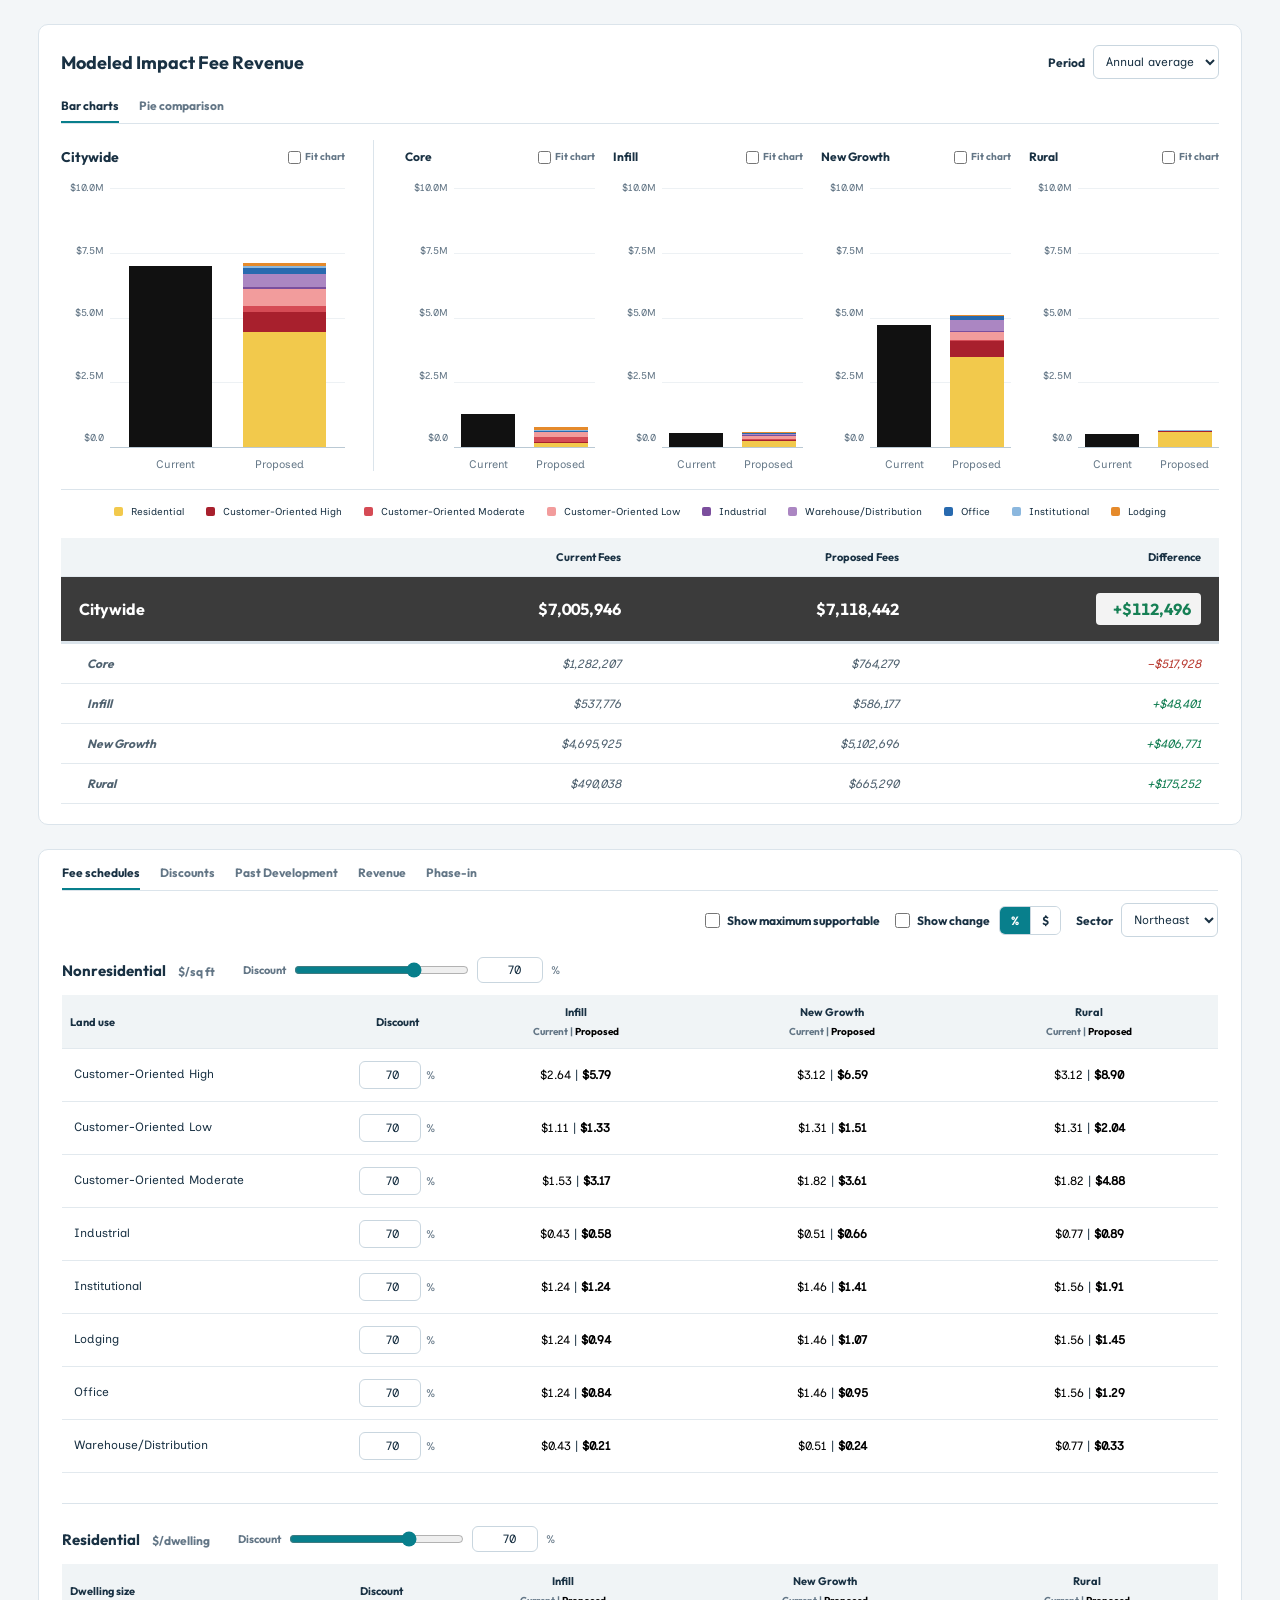
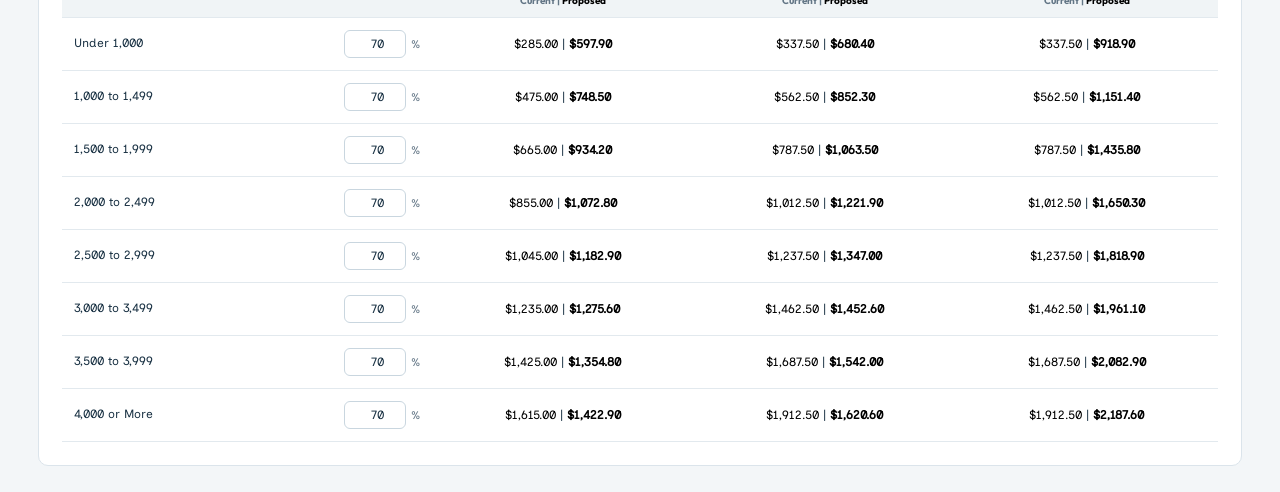
==== commit 97897119: "Update index.html" ====
--- a/index.html
+++ b/index.html
@@ -254,8 +254,15 @@
 h1,h2,h3,h4,h5,h6,label,button,summary,th,strong{font-family:"Outfit",Arial,sans-serif}select,input,option{font-family:"Inclusive Sans",Arial,sans-serif}
 
 .revenue-summary #benefit-revenue-summary td.revenue-difference.difference-positive{color:#168055}.revenue-summary #benefit-revenue-summary td.revenue-difference.difference-negative{color:#ba3f36}.revenue-summary #benefit-revenue-summary td.revenue-difference.difference-zero{color:#000}
+
+/* Keep all chart plots aligned and give the bars more vertical space. */
+.comparison-chart,.bar-plot{height:260px}.city-chart #city-revenue-chart{padding-top:0}.benefit-chart-section{padding-top:0}.chart-heading{display:grid;grid-template-columns:minmax(0,1fr) auto;align-items:center;gap:6px;height:34px;margin-bottom:14px}.revenue-chart-layout .chart-heading h3,.benefit-chart .chart-heading h4{margin:0;height:auto;text-align:left;line-height:1.2}.chart-fit-toggle{display:inline-flex;align-items:center;justify-content:flex-end;gap:4px;font-size:10px;line-height:1;white-space:nowrap;cursor:pointer;color:var(--muted)}.chart-fit-toggle input{width:13px;height:13px;margin:0;accent-color:var(--teal)}.chart-fit-toggle:focus-within{outline:2px solid var(--teal);outline-offset:4px;border-radius:2px}@media(max-width:1150px){.benefit-chart-section{padding-top:20px}}@media print{.chart-fit-toggle{display:none}}
+
+.current-revenue-bar{cursor:help}.current-revenue-bar:focus-visible{outline:2px solid var(--teal);outline-offset:3px}.revenue-chart-tooltip.current-total-tooltip{width:auto;min-width:100px;max-width:230px}.current-total-tooltip>strong{font-size:14px;font-variant-numeric:tabular-nums}
+
+.chart-view-tabs{display:flex;gap:20px;align-items:center;border-bottom:1px solid var(--line);margin:0 0 16px}.chart-view-tabs button{font-size:12px;padding:5px 0 8px;background:transparent;color:var(--muted);border:0;border-bottom:2px solid transparent;border-radius:0}.chart-view-tabs button[aria-selected=true]{color:#193143;border-bottom-color:var(--teal)}.pie-view-filters{display:flex;justify-content:flex-end;margin-bottom:10px}.pie-comparison-grid{display:grid;grid-template-columns:repeat(2,minmax(0,1fr));gap:32px;max-width:850px;margin:0 auto}.pie-chart-card{text-align:center;min-width:0}.pie-chart-card h3{margin:0 0 8px;font-size:14px}.revenue-pie{display:block;width:100%;max-width:300px;margin:0 auto;overflow:visible}.revenue-pie-slice{stroke:#fff;stroke-width:1.2px;cursor:help}.revenue-pie-slice:hover{filter:brightness(1.06)}.revenue-pie-slice:focus-visible{outline:none;stroke:#172b3a;stroke-width:3px}.pie-percentage{font-size:13px;font-weight:700;pointer-events:none;font-family:"Outfit",Arial,sans-serif}.pie-empty{font-size:14px;fill:var(--muted)}.pie-revenue-total{font-family:"Outfit",Arial,sans-serif;font-size:18px;margin-top:5px;font-variant-numeric:tabular-nums}.pie-share-wrap{max-width:850px;margin:18px auto 0}.pie-share-table{width:100%;min-width:360px;font-size:11px}.pie-share-table th,.pie-share-table td{padding:7px 12px}.pie-share-table thead th{background:#f0f4f6;font-size:11px}.pie-share-table th:first-child{text-align:left}.pie-share-table tbody th{font-weight:400;white-space:nowrap}.pie-share-table th:not(:first-child),.pie-share-table td{text-align:right;font-variant-numeric:tabular-nums}.pie-legend-swatch{display:inline-block;width:9px;height:9px;border-radius:2px;margin-right:8px}@media(max-width:650px){.pie-comparison-grid{gap:12px}.pie-percentage{font-size:14px}.pie-revenue-total{font-size:15px}.pie-chart-card h3{font-size:12px}}@media print{.chart-view-tabs,.pie-view-filters{display:none}.revenue-pie-slice{-webkit-print-color-adjust:exact;print-color-adjust:exact}}
 </style></head><body><div class="layout">
-<main><section class="panel revenue-overview"><div class="section-head"><h2>Modeled Impact Fee Revenue</h2><div class="filters"><label class="inline-field">Period<select id="period"><option value="1">Annual average</option><option value="5">Five-year total</option></select></label></div></div><div class="revenue-chart-layout"><section class="city-chart"><h3>Citywide</h3><div id="city-revenue-chart"><div class="comparison-chart" role="group" aria-label="Citywide: current revenue $7,005,946, proposed revenue $7,118,442"><div class="chart-axis" aria-hidden="true"><span>$10M</span><span>$7.5M</span><span>$5M</span><span>$2.5M</span><span>$0</span></div><div class="bar-plot"><div class="revenue-bar current-revenue-bar" style="height:70.05945957199366%" title="Current revenue: $7,005,946" aria-label="Current revenue: $7,005,946"></div><div class="revenue-bar proposed-revenue-bar" aria-label="Proposed revenue by land use"><div class="revenue-segment" tabindex="0" style="height:44.516506009932144%;background:#f2c94c;color:#172b3a" data-chart-category="Residential" data-chart-scope="Citywide" data-chart-amount="$4,451,651" data-chart-share="62.5%" aria-label="Residential: $4,451,651 · 62.5% of proposed revenue"></div><div class="revenue-segment" tabindex="0" style="height:7.540782637584538%;background:#a8202d;color:#fff" data-chart-category="Customer-Oriented High" data-chart-scope="Citywide" data-chart-amount="$754,078" data-chart-share="10.6%" aria-label="Customer-Oriented High: $754,078 · 10.6% of proposed revenue"></div><div class="revenue-segment" tabindex="0" style="height:2.442208782473827%;background:#d54b55;color:#fff" data-chart-category="Customer-Oriented Moderate" data-chart-scope="Citywide" data-chart-amount="$244,221" data-chart-share="3.4%" aria-label="Customer-Oriented Moderate: $244,221 · 3.4% of proposed revenue"></div><div class="revenue-segment" tabindex="0" style="height:6.44185903615955%;background:#f29c9c;color:#172b3a" data-chart-category="Customer-Oriented Low" data-chart-scope="Citywide" data-chart-amount="$644,186" data-chart-share="9.0%" aria-label="Customer-Oriented Low: $644,186 · 9.0% of proposed revenue"></div><div class="revenue-segment" tabindex="0" style="height:0.6712180557799634%;background:#7b4e9d;color:#fff" data-chart-category="Industrial" data-chart-scope="Citywide" data-chart-amount="$67,122" data-chart-share="0.9%" aria-label="Industrial: $67,122 · 0.9% of proposed revenue"></div><div class="revenue-segment" tabindex="0" style="height:5.232754838133646%;background:#ab86c2;color:#172b3a" data-chart-category="Warehouse/Distribution" data-chart-scope="Citywide" data-chart-amount="$523,275" data-chart-share="7.4%" aria-label="Warehouse/Distribution: $523,275 · 7.4% of proposed revenue"></div><div class="revenue-segment" tabindex="0" style="height:2.3908431965336985%;background:#286aaf;color:#fff" data-chart-category="Office" data-chart-scope="Citywide" data-chart-amount="$239,084" data-chart-share="3.4%" aria-label="Office: $239,084 · 3.4% of proposed revenue"></div><div class="revenue-segment" tabindex="0" style="height:0.6229982522787453%;background:#8bb7de;color:#172b3a" data-chart-category="Institutional" data-chart-scope="Citywide" data-chart-amount="$62,300" data-chart-share="0.9%" aria-label="Institutional: $62,300 · 0.9% of proposed revenue"></div><div class="revenue-segment" tabindex="0" style="height:1.3252469528447361%;background:#e58a2b;color:#172b3a" data-chart-category="Lodging" data-chart-scope="Citywide" data-chart-amount="$132,525" data-chart-share="1.9%" aria-label="Lodging: $132,525 · 1.9% of proposed revenue"></div></div></div></div></div><div class="chart-bar-labels"><span>Current</span><span>Proposed</span></div></section><section class="benefit-chart-section"><div id="benefit-revenue-charts" class="benefit-chart-grid"><section class="benefit-chart"><h4>Core</h4><div class="comparison-chart" role="group" aria-label="Core: current revenue $1,282,207, proposed revenue $764,279"><div class="chart-axis" aria-hidden="true"><span>$10M</span><span>$7.5M</span><span>$5M</span><span>$2.5M</span><span>$0</span></div><div class="bar-plot"><div class="revenue-bar current-revenue-bar" style="height:12.822073263684253%" title="Current revenue: $1,282,207" aria-label="Current revenue: $1,282,207"></div><div class="revenue-bar proposed-revenue-bar" aria-label="Proposed revenue by land use"><div class="revenue-segment" tabindex="0" style="height:1.4649713721889337%;background:#f2c94c;color:#172b3a" data-chart-category="Residential" data-chart-scope="Core" data-chart-amount="$146,497" data-chart-share="19.2%" aria-label="Residential: $146,497 · 19.2% of proposed revenue"></div><div class="revenue-segment" tabindex="0" style="height:0.5019344975741241%;background:#a8202d;color:#fff" data-chart-category="Customer-Oriented High" data-chart-scope="Core" data-chart-amount="$50,193" data-chart-share="6.6%" aria-label="Customer-Oriented High: $50,193 · 6.6% of proposed revenue"></div><div class="revenue-segment" tabindex="0" style="height:2.0183274372093027%;background:#d54b55;color:#fff" data-chart-category="Customer-Oriented Moderate" data-chart-scope="Core" data-chart-amount="$201,833" data-chart-share="26.4%" aria-label="Customer-Oriented Moderate: $201,833 · 26.4% of proposed revenue"></div><div class="revenue-segment" tabindex="0" style="height:1.8395076325727777%;background:#f29c9c;color:#172b3a" data-chart-category="Customer-Oriented Low" data-chart-scope="Core" data-chart-amount="$183,951" data-chart-share="24.1%" aria-label="Customer-Oriented Low: $183,951 · 24.1% of proposed revenue"></div><div class="revenue-segment" tabindex="0" style="height:0.006920371579964224%;background:#7b4e9d;color:#fff" data-chart-category="Industrial" data-chart-scope="Core" data-chart-amount="$692" data-chart-share="0.1%" aria-label="Industrial: $692 · 0.1% of proposed revenue"></div><div class="revenue-segment" tabindex="0" style="height:0.007147710144927537%;background:#ab86c2;color:#172b3a" data-chart-category="Warehouse/Distribution" data-chart-scope="Core" data-chart-amount="$715" data-chart-share="0.1%" aria-label="Warehouse/Distribution: $715 · 0.1% of proposed revenue"></div><div class="revenue-segment" tabindex="0" style="height:0.6920168198336981%;background:#286aaf;color:#fff" data-chart-category="Office" data-chart-scope="Core" data-chart-amount="$69,202" data-chart-share="9.1%" aria-label="Office: $69,202 · 9.1% of proposed revenue"></div><div class="revenue-segment" tabindex="0" style="height:0.09628101421899328%;background:#8bb7de;color:#172b3a" data-chart-category="Institutional" data-chart-scope="Core" data-chart-amount="$9,628" data-chart-share="1.3%" aria-label="Institutional: $9,628 · 1.3% of proposed revenue"></div><div class="revenue-segment" tabindex="0" style="height:1.0156872524447371%;background:#e58a2b;color:#172b3a" data-chart-category="Lodging" data-chart-scope="Core" data-chart-amount="$101,569" data-chart-share="13.3%" aria-label="Lodging: $101,569 · 13.3% of proposed revenue"></div></div></div></div><div class="chart-bar-labels"><span>Current</span><span>Proposed</span></div></section><section class="benefit-chart"><h4>Infill</h4><div class="comparison-chart" role="group" aria-label="Infill: current revenue $537,776, proposed revenue $586,177"><div class="chart-axis" aria-hidden="true"><span>$10M</span><span>$7.5M</span><span>$5M</span><span>$2.5M</span><span>$0</span></div><div class="bar-plot"><div class="revenue-bar current-revenue-bar" style="height:5.377762315681406%" title="Current revenue: $537,776" aria-label="Current revenue: $537,776"></div><div class="revenue-bar proposed-revenue-bar" aria-label="Proposed revenue by land use"><div class="revenue-segment" tabindex="0" style="height:2.1629868000000005%;background:#f2c94c;color:#172b3a" data-chart-category="Residential" data-chart-scope="Infill" data-chart-amount="$216,299" data-chart-share="36.9%" aria-label="Residential: $216,299 · 36.9% of proposed revenue"></div><div class="revenue-segment" tabindex="0" style="height:0.8928959678791935%;background:#a8202d;color:#fff" data-chart-category="Customer-Oriented High" data-chart-scope="Infill" data-chart-amount="$89,290" data-chart-share="15.2%" aria-label="Customer-Oriented High: $89,290 · 15.2% of proposed revenue"></div><div class="revenue-segment" tabindex="0" style="height:0.15631502471128428%;background:#d54b55;color:#fff" data-chart-category="Customer-Oriented Moderate" data-chart-scope="Infill" data-chart-amount="$15,632" data-chart-share="2.7%" aria-label="Customer-Oriented Moderate: $15,632 · 2.7% of proposed revenue"></div><div class="revenue-segment" tabindex="0" style="height:1.159915656733793%;background:#f29c9c;color:#172b3a" data-chart-category="Customer-Oriented Low" data-chart-scope="Infill" data-chart-amount="$115,992" data-chart-share="19.8%" aria-label="Customer-Oriented Low: $115,992 · 19.8% of proposed revenue"></div><div class="revenue-segment" tabindex="0" style="height:0.1819985981999996%;background:#7b4e9d;color:#fff" data-chart-category="Industrial" data-chart-scope="Infill" data-chart-amount="$18,200" data-chart-share="3.1%" aria-label="Industrial: $18,200 · 3.1% of proposed revenue"></div><div class="revenue-segment" tabindex="0" style="height:0.7264446068074538%;background:#ab86c2;color:#172b3a" data-chart-category="Warehouse/Distribution" data-chart-scope="Infill" data-chart-amount="$72,644" data-chart-share="12.4%" aria-label="Warehouse/Distribution: $72,644 · 12.4% of proposed revenue"></div><div class="revenue-segment" tabindex="0" style="height:0.25410239189999995%;background:#286aaf;color:#fff" data-chart-category="Office" data-chart-scope="Infill" data-chart-amount="$25,410" data-chart-share="4.3%" aria-label="Office: $25,410 · 4.3% of proposed revenue"></div><div class="revenue-segment" tabindex="0" style="height:0.14484936010044114%;background:#8bb7de;color:#172b3a" data-chart-category="Institutional" data-chart-scope="Infill" data-chart-amount="$14,485" data-chart-share="2.5%" aria-label="Institutional: $14,485 · 2.5% of proposed revenue"></div><div class="revenue-segment" tabindex="0" style="height:0.18226019519999914%;background:#e58a2b;color:#172b3a" data-chart-category="Lodging" data-chart-scope="Infill" data-chart-amount="$18,226" data-chart-share="3.1%" aria-label="Lodging: $18,226 · 3.1% of proposed revenue"></div></div></div></div><div class="chart-bar-labels"><span>Current</span><span>Proposed</span></div></section><section class="benefit-chart"><h4>New Growth</h4><div class="comparison-chart" role="group" aria-label="New Growth: current revenue $4,695,925, proposed revenue $5,102,696"><div class="chart-axis" aria-hidden="true"><span>$10M</span><span>$7.5M</span><span>$5M</span><span>$2.5M</span><span>$0</span></div><div class="bar-plot"><div class="revenue-bar current-revenue-bar" style="height:46.95924514524243%" title="Current revenue: $4,695,925" aria-label="Current revenue: $4,695,925"></div><div class="revenue-bar proposed-revenue-bar" aria-label="Proposed revenue by land use"><div class="revenue-segment" tabindex="0" style="height:34.84159063774321%;background:#f2c94c;color:#172b3a" data-chart-category="Residential" data-chart-scope="New Growth" data-chart-amount="$3,484,159" data-chart-share="68.3%" aria-label="Residential: $3,484,159 · 68.3% of proposed revenue"></div><div class="revenue-segment" tabindex="0" style="height:6.03461386273122%;background:#a8202d;color:#fff" data-chart-category="Customer-Oriented High" data-chart-scope="New Growth" data-chart-amount="$603,461" data-chart-share="11.8%" aria-label="Customer-Oriented High: $603,461 · 11.8% of proposed revenue"></div><div class="revenue-segment" tabindex="0" style="height:0.2675663205532399%;background:#d54b55;color:#fff" data-chart-category="Customer-Oriented Moderate" data-chart-scope="New Growth" data-chart-amount="$26,757" data-chart-share="0.5%" aria-label="Customer-Oriented Moderate: $26,757 · 0.5% of proposed revenue"></div><div class="revenue-segment" tabindex="0" style="height:3.2012962597501264%;background:#f29c9c;color:#172b3a" data-chart-category="Customer-Oriented Low" data-chart-scope="New Growth" data-chart-amount="$320,130" data-chart-share="6.3%" aria-label="Customer-Oriented Low: $320,130 · 6.3% of proposed revenue"></div><div class="revenue-segment" tabindex="0" style="height:0.3532059167999996%;background:#7b4e9d;color:#fff" data-chart-category="Industrial" data-chart-scope="New Growth" data-chart-amount="$35,321" data-chart-share="0.7%" aria-label="Industrial: $35,321 · 0.7% of proposed revenue"></div><div class="revenue-segment" tabindex="0" style="height:4.4905208013772056%;background:#ab86c2;color:#172b3a" data-chart-category="Warehouse/Distribution" data-chart-scope="New Growth" data-chart-amount="$449,052" data-chart-share="8.8%" aria-label="Warehouse/Distribution: $449,052 · 8.8% of proposed revenue"></div><div class="revenue-segment" tabindex="0" style="height:1.3614495839999998%;background:#286aaf;color:#fff" data-chart-category="Office" data-chart-scope="New Growth" data-chart-amount="$136,145" data-chart-share="2.7%" aria-label="Office: $136,145 · 2.7% of proposed revenue"></div><div class="revenue-segment" tabindex="0" style="height:0.3509882418186096%;background:#8bb7de;color:#172b3a" data-chart-category="Institutional" data-chart-scope="New Growth" data-chart-amount="$35,099" data-chart-share="0.7%" aria-label="Institutional: $35,099 · 0.7% of proposed revenue"></div><div class="revenue-segment" tabindex="0" style="height:0.12572458800000005%;background:#e58a2b;color:#172b3a" data-chart-category="Lodging" data-chart-scope="New Growth" data-chart-amount="$12,572" data-chart-share="0.2%" aria-label="Lodging: $12,572 · 0.2% of proposed revenue"></div></div></div></div><div class="chart-bar-labels"><span>Current</span><span>Proposed</span></div></section><section class="benefit-chart"><h4>Rural</h4><div class="comparison-chart" role="group" aria-label="Rural: current revenue $490,038, proposed revenue $665,290"><div class="chart-axis" aria-hidden="true"><span>$10M</span><span>$7.5M</span><span>$5M</span><span>$2.5M</span><span>$0</span></div><div class="bar-plot"><div class="revenue-bar current-revenue-bar" style="height:4.900378847385575%" title="Current revenue: $490,038" aria-label="Current revenue: $490,038"></div><div class="revenue-bar proposed-revenue-bar" aria-label="Proposed revenue by land use"><div class="revenue-segment" tabindex="0" style="height:6.0469572%;background:#f2c94c;color:#172b3a" data-chart-category="Residential" data-chart-scope="Rural" data-chart-amount="$604,696" data-chart-share="90.9%" aria-label="Residential: $604,696 · 90.9% of proposed revenue"></div><div class="revenue-segment" tabindex="0" style="height:0.11133830939999954%;background:#a8202d;color:#fff" data-chart-category="Customer-Oriented High" data-chart-scope="Rural" data-chart-amount="$11,134" data-chart-share="1.7%" aria-label="Customer-Oriented High: $11,134 · 1.7% of proposed revenue"></div><div class="revenue-segment" tabindex="0" style="height:0.24113948710285318%;background:#f29c9c;color:#172b3a" data-chart-category="Customer-Oriented Low" data-chart-scope="Rural" data-chart-amount="$24,114" data-chart-share="3.6%" aria-label="Customer-Oriented Low: $24,114 · 3.6% of proposed revenue"></div><div class="revenue-segment" tabindex="0" style="height:0.1290931691999999%;background:#7b4e9d;color:#fff" data-chart-category="Industrial" data-chart-scope="Rural" data-chart-amount="$12,909" data-chart-share="1.9%" aria-label="Industrial: $12,909 · 1.9% of proposed revenue"></div><div class="revenue-segment" tabindex="0" style="height:0.008641719804058784%;background:#ab86c2;color:#172b3a" data-chart-category="Warehouse/Distribution" data-chart-scope="Rural" data-chart-amount="$864" data-chart-share="0.1%" aria-label="Warehouse/Distribution: $864 · 0.1% of proposed revenue"></div><div class="revenue-segment" tabindex="0" style="height:0.08327440079999998%;background:#286aaf;color:#fff" data-chart-category="Office" data-chart-scope="Rural" data-chart-amount="$8,327" data-chart-share="1.3%" aria-label="Office: $8,327 · 1.3% of proposed revenue"></div><div class="revenue-segment" tabindex="0" style="height:0.030879636140701144%;background:#8bb7de;color:#172b3a" data-chart-category="Institutional" data-chart-scope="Rural" data-chart-amount="$3,088" data-chart-share="0.5%" aria-label="Institutional: $3,088 · 0.5% of proposed revenue"></div><div class="revenue-segment" tabindex="0" style="height:0.0015749172000000002%;background:#e58a2b;color:#172b3a" data-chart-category="Lodging" data-chart-scope="Rural" data-chart-amount="$157" data-chart-share="0.0%" aria-label="Lodging: $157 · 0.0% of proposed revenue"></div></div></div></div><div class="chart-bar-labels"><span>Current</span><span>Proposed</span></div></section></div></section></div><div id="revenue-chart-legend" class="revenue-chart-legend" aria-label="Proposed revenue by land use"><span class="revenue-legend-item" title="Residential: $4,451,651 proposed revenue"><i style="background:#f2c94c" aria-hidden="true"></i><span>Residential</span></span><span class="revenue-legend-item" title="Customer-Oriented High: $754,078 proposed revenue"><i style="background:#a8202d" aria-hidden="true"></i><span>Customer-Oriented High</span></span><span class="revenue-legend-item" title="Customer-Oriented Moderate: $244,221 proposed revenue"><i style="background:#d54b55" aria-hidden="true"></i><span>Customer-Oriented Moderate</span></span><span class="revenue-legend-item" title="Customer-Oriented Low: $644,186 proposed revenue"><i style="background:#f29c9c" aria-hidden="true"></i><span>Customer-Oriented Low</span></span><span class="revenue-legend-item" title="Industrial: $67,122 proposed revenue"><i style="background:#7b4e9d" aria-hidden="true"></i><span>Industrial</span></span><span class="revenue-legend-item" title="Warehouse/Distribution: $523,275 proposed revenue"><i style="background:#ab86c2" aria-hidden="true"></i><span>Warehouse/Distribution</span></span><span class="revenue-legend-item" title="Office: $239,084 proposed revenue"><i style="background:#286aaf" aria-hidden="true"></i><span>Office</span></span><span class="revenue-legend-item" title="Institutional: $62,300 proposed revenue"><i style="background:#8bb7de" aria-hidden="true"></i><span>Institutional</span></span><span class="revenue-legend-item" title="Lodging: $132,525 proposed revenue"><i style="background:#e58a2b" aria-hidden="true"></i><span>Lodging</span></span></div><div class="table-wrap revenue-summary-wrap"><table id="revenue-summary" class="revenue-summary"><caption class="sr-only">Current and proposed modeled revenue and differences for Citywide and each area</caption><thead><tr><th scope="col"><span class="sr-only">Area</span></th><th scope="col">Current Fees</th><th scope="col">Proposed Fees</th><th scope="col">Difference</th></tr></thead><tbody class="citywide-summary" aria-live="polite"><tr><th scope="row">Citywide</th><td><strong id="current">$7,005,946</strong></td><td><strong id="proposed">$7,118,442</strong></td><td><strong id="delta" class="difference-positive">+$112,496</strong></td></tr></tbody><tbody id="benefit-revenue-summary"><tr><th scope="row">Core</th><td>$1,282,207</td><td>$764,279</td><td class="revenue-difference difference-negative">−$517,928</td></tr><tr><th scope="row">Infill</th><td>$537,776</td><td>$586,177</td><td class="revenue-difference difference-positive">+$48,401</td></tr><tr><th scope="row">New Growth</th><td>$4,695,925</td><td>$5,102,696</td><td class="revenue-difference difference-positive">+$406,771</td></tr><tr><th scope="row">Rural</th><td>$490,038</td><td>$665,290</td><td class="revenue-difference difference-positive">+$175,252</td></tr></tbody></table></div></section>
+<main><section class="panel revenue-overview"><div class="section-head"><h2>Modeled Impact Fee Revenue</h2><div class="filters"><label class="inline-field">Period<select id="period"><option value="1">Annual average</option><option value="5">Five-year total</option></select></label></div></div><div class="chart-view-tabs" role="tablist" aria-label="Revenue chart view"><button id="chart-tab-bars" type="button" role="tab" aria-controls="bar-chart-panel" aria-selected="true" tabindex="0">Bar charts</button><button id="chart-tab-pies" type="button" role="tab" aria-controls="pie-chart-panel" aria-selected="false" tabindex="-1">Pie comparison</button></div><div id="bar-chart-panel" role="tabpanel" aria-labelledby="chart-tab-bars"><div class="revenue-chart-layout"><section class="city-chart"><div class="chart-heading"><h3>Citywide</h3><label class="chart-fit-toggle" title="Fit both bars to this chart’s own revenue range."><input id="chart-fit-citywide" type="checkbox" aria-label="Citywide fit chart">Fit chart</label></div><div id="city-revenue-chart"><div class="comparison-chart" data-chart-scale="standard" role="group" aria-label="Citywide: current revenue $7,005,946, proposed revenue $7,118,442, standard linear revenue scale"><div class="chart-axis" aria-hidden="true" title="Linear revenue axis"><span>$10M</span><span>$7.5M</span><span>$5M</span><span>$2.5M</span><span>$0</span></div><div class="bar-plot"><div class="revenue-bar current-revenue-bar" style="height:70.05945957199366%" tabindex="0" data-chart-current="true" data-chart-amount="$7,005,946" aria-label="Current revenue: $7,005,946"></div><div class="revenue-bar proposed-revenue-bar" aria-label="Proposed revenue by land use"><div class="revenue-segment" tabindex="0" style="height:44.516506009932144%;background:#f2c94c;color:#172b3a" data-chart-category="Residential" data-chart-scope="Citywide" data-chart-amount="$4,451,651" data-chart-share="62.5%" aria-label="Residential: $4,451,651 · 62.5% of proposed revenue"></div><div class="revenue-segment" tabindex="0" style="height:7.540782637584535%;background:#a8202d;color:#fff" data-chart-category="Customer-Oriented High" data-chart-scope="Citywide" data-chart-amount="$754,078" data-chart-share="10.6%" aria-label="Customer-Oriented High: $754,078 · 10.6% of proposed revenue"></div><div class="revenue-segment" tabindex="0" style="height:2.442208782473827%;background:#d54b55;color:#fff" data-chart-category="Customer-Oriented Moderate" data-chart-scope="Citywide" data-chart-amount="$244,221" data-chart-share="3.4%" aria-label="Customer-Oriented Moderate: $244,221 · 3.4% of proposed revenue"></div><div class="revenue-segment" tabindex="0" style="height:6.441859036159563%;background:#f29c9c;color:#172b3a" data-chart-category="Customer-Oriented Low" data-chart-scope="Citywide" data-chart-amount="$644,186" data-chart-share="9.0%" aria-label="Customer-Oriented Low: $644,186 · 9.0% of proposed revenue"></div><div class="revenue-segment" tabindex="0" style="height:0.6712180557799527%;background:#7b4e9d;color:#fff" data-chart-category="Industrial" data-chart-scope="Citywide" data-chart-amount="$67,122" data-chart-share="0.9%" aria-label="Industrial: $67,122 · 0.9% of proposed revenue"></div><div class="revenue-segment" tabindex="0" style="height:5.232754838133651%;background:#ab86c2;color:#172b3a" data-chart-category="Warehouse/Distribution" data-chart-scope="Citywide" data-chart-amount="$523,275" data-chart-share="7.4%" aria-label="Warehouse/Distribution: $523,275 · 7.4% of proposed revenue"></div><div class="revenue-segment" tabindex="0" style="height:2.3908431965336945%;background:#286aaf;color:#fff" data-chart-category="Office" data-chart-scope="Citywide" data-chart-amount="$239,084" data-chart-share="3.4%" aria-label="Office: $239,084 · 3.4% of proposed revenue"></div><div class="revenue-segment" tabindex="0" style="height:0.622998252278748%;background:#8bb7de;color:#172b3a" data-chart-category="Institutional" data-chart-scope="Citywide" data-chart-amount="$62,300" data-chart-share="0.9%" aria-label="Institutional: $62,300 · 0.9% of proposed revenue"></div><div class="revenue-segment" tabindex="0" style="height:1.3252469528447222%;background:#e58a2b;color:#172b3a" data-chart-category="Lodging" data-chart-scope="Citywide" data-chart-amount="$132,525" data-chart-share="1.9%" aria-label="Lodging: $132,525 · 1.9% of proposed revenue"></div></div></div></div></div><div class="chart-bar-labels"><span>Current</span><span>Proposed</span></div></section><section class="benefit-chart-section"><div id="benefit-revenue-charts" class="benefit-chart-grid"><section class="benefit-chart"><div class="chart-heading"><h4>Core</h4><label class="chart-fit-toggle" title="Fit both bars to this chart’s own revenue range."><input id="chart-fit-core" type="checkbox" data-chart-fit="Core" aria-label="Core fit chart">Fit chart</label></div><div class="comparison-chart" data-chart-scale="standard" role="group" aria-label="Core: current revenue $1,282,207, proposed revenue $764,279, standard linear revenue scale"><div class="chart-axis" aria-hidden="true" title="Linear revenue axis"><span>$10M</span><span>$7.5M</span><span>$5M</span><span>$2.5M</span><span>$0</span></div><div class="bar-plot"><div class="revenue-bar current-revenue-bar" style="height:12.822073263684253%" tabindex="0" data-chart-current="true" data-chart-amount="$1,282,207" aria-label="Current revenue: $1,282,207"></div><div class="revenue-bar proposed-revenue-bar" aria-label="Proposed revenue by land use"><div class="revenue-segment" tabindex="0" style="height:1.4649713721889337%;background:#f2c94c;color:#172b3a" data-chart-category="Residential" data-chart-scope="Core" data-chart-amount="$146,497" data-chart-share="19.2%" aria-label="Residential: $146,497 · 19.2% of proposed revenue"></div><div class="revenue-segment" tabindex="0" style="height:0.5019344975741238%;background:#a8202d;color:#fff" data-chart-category="Customer-Oriented High" data-chart-scope="Core" data-chart-amount="$50,193" data-chart-share="6.6%" aria-label="Customer-Oriented High: $50,193 · 6.6% of proposed revenue"></div><div class="revenue-segment" tabindex="0" style="height:2.0183274372093027%;background:#d54b55;color:#fff" data-chart-category="Customer-Oriented Moderate" data-chart-scope="Core" data-chart-amount="$201,833" data-chart-share="26.4%" aria-label="Customer-Oriented Moderate: $201,833 · 26.4% of proposed revenue"></div><div class="revenue-segment" tabindex="0" style="height:1.839507632572778%;background:#f29c9c;color:#172b3a" data-chart-category="Customer-Oriented Low" data-chart-scope="Core" data-chart-amount="$183,951" data-chart-share="24.1%" aria-label="Customer-Oriented Low: $183,951 · 24.1% of proposed revenue"></div><div class="revenue-segment" tabindex="0" style="height:0.006920371579965057%;background:#7b4e9d;color:#fff" data-chart-category="Industrial" data-chart-scope="Core" data-chart-amount="$692" data-chart-share="0.1%" aria-label="Industrial: $692 · 0.1% of proposed revenue"></div><div class="revenue-segment" tabindex="0" style="height:0.007147710144925767%;background:#ab86c2;color:#172b3a" data-chart-category="Warehouse/Distribution" data-chart-scope="Core" data-chart-amount="$715" data-chart-share="0.1%" aria-label="Warehouse/Distribution: $715 · 0.1% of proposed revenue"></div><div class="revenue-segment" tabindex="0" style="height:0.6920168198336984%;background:#286aaf;color:#fff" data-chart-category="Office" data-chart-scope="Core" data-chart-amount="$69,202" data-chart-share="9.1%" aria-label="Office: $69,202 · 9.1% of proposed revenue"></div><div class="revenue-segment" tabindex="0" style="height:0.09628101421899338%;background:#8bb7de;color:#172b3a" data-chart-category="Institutional" data-chart-scope="Core" data-chart-amount="$9,628" data-chart-share="1.3%" aria-label="Institutional: $9,628 · 1.3% of proposed revenue"></div><div class="revenue-segment" tabindex="0" style="height:1.015687252444737%;background:#e58a2b;color:#172b3a" data-chart-category="Lodging" data-chart-scope="Core" data-chart-amount="$101,569" data-chart-share="13.3%" aria-label="Lodging: $101,569 · 13.3% of proposed revenue"></div></div></div></div><div class="chart-bar-labels"><span>Current</span><span>Proposed</span></div></section><section class="benefit-chart"><div class="chart-heading"><h4>Infill</h4><label class="chart-fit-toggle" title="Fit both bars to this chart’s own revenue range."><input id="chart-fit-infill" type="checkbox" data-chart-fit="Infill" aria-label="Infill fit chart">Fit chart</label></div><div class="comparison-chart" data-chart-scale="standard" role="group" aria-label="Infill: current revenue $537,776, proposed revenue $586,177, standard linear revenue scale"><div class="chart-axis" aria-hidden="true" title="Linear revenue axis"><span>$10M</span><span>$7.5M</span><span>$5M</span><span>$2.5M</span><span>$0</span></div><div class="bar-plot"><div class="revenue-bar current-revenue-bar" style="height:5.377762315681406%" tabindex="0" data-chart-current="true" data-chart-amount="$537,776" aria-label="Current revenue: $537,776"></div><div class="revenue-bar proposed-revenue-bar" aria-label="Proposed revenue by land use"><div class="revenue-segment" tabindex="0" style="height:2.1629868000000005%;background:#f2c94c;color:#172b3a" data-chart-category="Residential" data-chart-scope="Infill" data-chart-amount="$216,299" data-chart-share="36.9%" aria-label="Residential: $216,299 · 36.9% of proposed revenue"></div><div class="revenue-segment" tabindex="0" style="height:0.8928959678791935%;background:#a8202d;color:#fff" data-chart-category="Customer-Oriented High" data-chart-scope="Infill" data-chart-amount="$89,290" data-chart-share="15.2%" aria-label="Customer-Oriented High: $89,290 · 15.2% of proposed revenue"></div><div class="revenue-segment" tabindex="0" style="height:0.1563150247112839%;background:#d54b55;color:#fff" data-chart-category="Customer-Oriented Moderate" data-chart-scope="Infill" data-chart-amount="$15,632" data-chart-share="2.7%" aria-label="Customer-Oriented Moderate: $15,632 · 2.7% of proposed revenue"></div><div class="revenue-segment" tabindex="0" style="height:1.159915656733793%;background:#f29c9c;color:#172b3a" data-chart-category="Customer-Oriented Low" data-chart-scope="Infill" data-chart-amount="$115,992" data-chart-share="19.8%" aria-label="Customer-Oriented Low: $115,992 · 19.8% of proposed revenue"></div><div class="revenue-segment" tabindex="0" style="height:0.18199859819999986%;background:#7b4e9d;color:#fff" data-chart-category="Industrial" data-chart-scope="Infill" data-chart-amount="$18,200" data-chart-share="3.1%" aria-label="Industrial: $18,200 · 3.1% of proposed revenue"></div><div class="revenue-segment" tabindex="0" style="height:0.7264446068074548%;background:#ab86c2;color:#172b3a" data-chart-category="Warehouse/Distribution" data-chart-scope="Infill" data-chart-amount="$72,644" data-chart-share="12.4%" aria-label="Warehouse/Distribution: $72,644 · 12.4% of proposed revenue"></div><div class="revenue-segment" tabindex="0" style="height:0.25410239189999917%;background:#286aaf;color:#fff" data-chart-category="Office" data-chart-scope="Infill" data-chart-amount="$25,410" data-chart-share="4.3%" aria-label="Office: $25,410 · 4.3% of proposed revenue"></div><div class="revenue-segment" tabindex="0" style="height:0.1448493601004408%;background:#8bb7de;color:#172b3a" data-chart-category="Institutional" data-chart-scope="Infill" data-chart-amount="$14,485" data-chart-share="2.5%" aria-label="Institutional: $14,485 · 2.5% of proposed revenue"></div><div class="revenue-segment" tabindex="0" style="height:0.1822601951999987%;background:#e58a2b;color:#172b3a" data-chart-category="Lodging" data-chart-scope="Infill" data-chart-amount="$18,226" data-chart-share="3.1%" aria-label="Lodging: $18,226 · 3.1% of proposed revenue"></div></div></div></div><div class="chart-bar-labels"><span>Current</span><span>Proposed</span></div></section><section class="benefit-chart"><div class="chart-heading"><h4>New Growth</h4><label class="chart-fit-toggle" title="Fit both bars to this chart’s own revenue range."><input id="chart-fit-new-growth" type="checkbox" data-chart-fit="New Growth" aria-label="New Growth fit chart">Fit chart</label></div><div class="comparison-chart" data-chart-scale="standard" role="group" aria-label="New Growth: current revenue $4,695,925, proposed revenue $5,102,696, standard linear revenue scale"><div class="chart-axis" aria-hidden="true" title="Linear revenue axis"><span>$10M</span><span>$7.5M</span><span>$5M</span><span>$2.5M</span><span>$0</span></div><div class="bar-plot"><div class="revenue-bar current-revenue-bar" style="height:46.95924514524243%" tabindex="0" data-chart-current="true" data-chart-amount="$4,695,925" aria-label="Current revenue: $4,695,925"></div><div class="revenue-bar proposed-revenue-bar" aria-label="Proposed revenue by land use"><div class="revenue-segment" tabindex="0" style="height:34.84159063774321%;background:#f2c94c;color:#172b3a" data-chart-category="Residential" data-chart-scope="New Growth" data-chart-amount="$3,484,159" data-chart-share="68.3%" aria-label="Residential: $3,484,159 · 68.3% of proposed revenue"></div><div class="revenue-segment" tabindex="0" style="height:6.03461386273122%;background:#a8202d;color:#fff" data-chart-category="Customer-Oriented High" data-chart-scope="New Growth" data-chart-amount="$603,461" data-chart-share="11.8%" aria-label="Customer-Oriented High: $603,461 · 11.8% of proposed revenue"></div><div class="revenue-segment" tabindex="0" style="height:0.26756632055324303%;background:#d54b55;color:#fff" data-chart-category="Customer-Oriented Moderate" data-chart-scope="New Growth" data-chart-amount="$26,757" data-chart-share="0.5%" aria-label="Customer-Oriented Moderate: $26,757 · 0.5% of proposed revenue"></div><div class="revenue-segment" tabindex="0" style="height:3.201296259750116%;background:#f29c9c;color:#172b3a" data-chart-category="Customer-Oriented Low" data-chart-scope="New Growth" data-chart-amount="$320,130" data-chart-share="6.3%" aria-label="Customer-Oriented Low: $320,130 · 6.3% of proposed revenue"></div><div class="revenue-segment" tabindex="0" style="height:0.35320591680000035%;background:#7b4e9d;color:#fff" data-chart-category="Industrial" data-chart-scope="New Growth" data-chart-amount="$35,321" data-chart-share="0.7%" aria-label="Industrial: $35,321 · 0.7% of proposed revenue"></div><div class="revenue-segment" tabindex="0" style="height:4.490520801377201%;background:#ab86c2;color:#172b3a" data-chart-category="Warehouse/Distribution" data-chart-scope="New Growth" data-chart-amount="$449,052" data-chart-share="8.8%" aria-label="Warehouse/Distribution: $449,052 · 8.8% of proposed revenue"></div><div class="revenue-segment" tabindex="0" style="height:1.3614495839999918%;background:#286aaf;color:#fff" data-chart-category="Office" data-chart-scope="New Growth" data-chart-amount="$136,145" data-chart-share="2.7%" aria-label="Office: $136,145 · 2.7% of proposed revenue"></div><div class="revenue-segment" tabindex="0" style="height:0.35098824181861943%;background:#8bb7de;color:#172b3a" data-chart-category="Institutional" data-chart-scope="New Growth" data-chart-amount="$35,099" data-chart-share="0.7%" aria-label="Institutional: $35,099 · 0.7% of proposed revenue"></div><div class="revenue-segment" tabindex="0" style="height:0.12572458799999708%;background:#e58a2b;color:#172b3a" data-chart-category="Lodging" data-chart-scope="New Growth" data-chart-amount="$12,572" data-chart-share="0.2%" aria-label="Lodging: $12,572 · 0.2% of proposed revenue"></div></div></div></div><div class="chart-bar-labels"><span>Current</span><span>Proposed</span></div></section><section class="benefit-chart"><div class="chart-heading"><h4>Rural</h4><label class="chart-fit-toggle" title="Fit both bars to this chart’s own revenue range."><input id="chart-fit-rural" type="checkbox" data-chart-fit="Rural" aria-label="Rural fit chart">Fit chart</label></div><div class="comparison-chart" data-chart-scale="standard" role="group" aria-label="Rural: current revenue $490,038, proposed revenue $665,290, standard linear revenue scale"><div class="chart-axis" aria-hidden="true" title="Linear revenue axis"><span>$10M</span><span>$7.5M</span><span>$5M</span><span>$2.5M</span><span>$0</span></div><div class="bar-plot"><div class="revenue-bar current-revenue-bar" style="height:4.900378847385575%" tabindex="0" data-chart-current="true" data-chart-amount="$490,038" aria-label="Current revenue: $490,038"></div><div class="revenue-bar proposed-revenue-bar" aria-label="Proposed revenue by land use"><div class="revenue-segment" tabindex="0" style="height:6.0469572%;background:#f2c94c;color:#172b3a" data-chart-category="Residential" data-chart-scope="Rural" data-chart-amount="$604,696" data-chart-share="90.9%" aria-label="Residential: $604,696 · 90.9% of proposed revenue"></div><div class="revenue-segment" tabindex="0" style="height:0.11133830939999978%;background:#a8202d;color:#fff" data-chart-category="Customer-Oriented High" data-chart-scope="Rural" data-chart-amount="$11,134" data-chart-share="1.7%" aria-label="Customer-Oriented High: $11,134 · 1.7% of proposed revenue"></div><div class="revenue-segment" tabindex="0" style="height:0.2411394871028527%;background:#f29c9c;color:#172b3a" data-chart-category="Customer-Oriented Low" data-chart-scope="Rural" data-chart-amount="$24,114" data-chart-share="3.6%" aria-label="Customer-Oriented Low: $24,114 · 3.6% of proposed revenue"></div><div class="revenue-segment" tabindex="0" style="height:0.1290931692000008%;background:#7b4e9d;color:#fff" data-chart-category="Industrial" data-chart-scope="Rural" data-chart-amount="$12,909" data-chart-share="1.9%" aria-label="Industrial: $12,909 · 1.9% of proposed revenue"></div><div class="revenue-segment" tabindex="0" style="height:0.008641719804058923%;background:#ab86c2;color:#172b3a" data-chart-category="Warehouse/Distribution" data-chart-scope="Rural" data-chart-amount="$864" data-chart-share="0.1%" aria-label="Warehouse/Distribution: $864 · 0.1% of proposed revenue"></div><div class="revenue-segment" tabindex="0" style="height:0.0832744007999997%;background:#286aaf;color:#fff" data-chart-category="Office" data-chart-scope="Rural" data-chart-amount="$8,327" data-chart-share="1.3%" aria-label="Office: $8,327 · 1.3% of proposed revenue"></div><div class="revenue-segment" tabindex="0" style="height:0.03087963614070066%;background:#8bb7de;color:#172b3a" data-chart-category="Institutional" data-chart-scope="Rural" data-chart-amount="$3,088" data-chart-share="0.5%" aria-label="Institutional: $3,088 · 0.5% of proposed revenue"></div><div class="revenue-segment" tabindex="0" style="height:0.0015749172000001366%;background:#e58a2b;color:#172b3a" data-chart-category="Lodging" data-chart-scope="Rural" data-chart-amount="$157" data-chart-share="0.0%" aria-label="Lodging: $157 · 0.0% of proposed revenue"></div></div></div></div><div class="chart-bar-labels"><span>Current</span><span>Proposed</span></div></section></div></section></div><div id="revenue-chart-legend" class="revenue-chart-legend" aria-label="Proposed revenue by land use"><span class="revenue-legend-item" title="Residential: $4,451,651 proposed revenue"><i style="background:#f2c94c" aria-hidden="true"></i><span>Residential</span></span><span class="revenue-legend-item" title="Customer-Oriented High: $754,078 proposed revenue"><i style="background:#a8202d" aria-hidden="true"></i><span>Customer-Oriented High</span></span><span class="revenue-legend-item" title="Customer-Oriented Moderate: $244,221 proposed revenue"><i style="background:#d54b55" aria-hidden="true"></i><span>Customer-Oriented Moderate</span></span><span class="revenue-legend-item" title="Customer-Oriented Low: $644,186 proposed revenue"><i style="background:#f29c9c" aria-hidden="true"></i><span>Customer-Oriented Low</span></span><span class="revenue-legend-item" title="Industrial: $67,122 proposed revenue"><i style="background:#7b4e9d" aria-hidden="true"></i><span>Industrial</span></span><span class="revenue-legend-item" title="Warehouse/Distribution: $523,275 proposed revenue"><i style="background:#ab86c2" aria-hidden="true"></i><span>Warehouse/Distribution</span></span><span class="revenue-legend-item" title="Office: $239,084 proposed revenue"><i style="background:#286aaf" aria-hidden="true"></i><span>Office</span></span><span class="revenue-legend-item" title="Institutional: $62,300 proposed revenue"><i style="background:#8bb7de" aria-hidden="true"></i><span>Institutional</span></span><span class="revenue-legend-item" title="Lodging: $132,525 proposed revenue"><i style="background:#e58a2b" aria-hidden="true"></i><span>Lodging</span></span></div></div><div id="pie-chart-panel" role="tabpanel" aria-labelledby="chart-tab-pies" hidden><div class="pie-view-filters"><label class="inline-field">Area<select id="pie-area"><option>Citywide</option><option>Core</option><option>Infill</option><option>New Growth</option><option>Rural</option></select></label></div><div class="pie-comparison-grid"><section class="pie-chart-card"><h3>Current Fees</h3><div id="current-revenue-pie"><svg class="revenue-pie" viewBox="0 0 320 320" role="group" aria-label="Citywide, Current fee revenue by land use, total $7,005,946"><path d="M 160 160 L 160 20 A 140 140 0 1 1 146.63711939517475 299.3608030327796 Z" class="revenue-pie-slice" tabindex="0" fill="#f2c94c" data-chart-category="Residential" data-chart-scope="Citywide" data-chart-kind="Current" data-chart-amount="$3,609,564" data-chart-share="51.5%" aria-label="Residential: $3,609,564 · 51.5% of current revenue"></path><text x="251.89492907021287" y="164.39568096892265" text-anchor="middle" dominant-baseline="middle" fill="#172b3a" class="pie-percentage" aria-hidden="true">51.5%</text><path d="M 160 160 L 146.63711939517475 299.3608030327796 A 140 140 0 0 1 100.68229700137653 286.81249982145727 Z" class="revenue-pie-slice" tabindex="0" fill="#a8202d" data-chart-category="Customer-Oriented High" data-chart-scope="Citywide" data-chart-kind="Current" data-chart-amount="$381,262" data-chart-share="5.4%" aria-label="Customer-Oriented High: $381,262 · 5.4% of current revenue"></path><text x="135.76593113051842" y="248.7508304526173" text-anchor="middle" dominant-baseline="middle" fill="#fff" class="pie-percentage" aria-hidden="true">5.4%</text><path d="M 160 160 L 100.68229700137653 286.81249982145727 A 140 140 0 0 1 75.28054493882588 271.45678056600104 Z" class="revenue-pie-slice" tabindex="0" fill="#d54b55" data-chart-category="Customer-Oriented Moderate" data-chart-scope="Citywide" data-chart-kind="Current" data-chart-amount="$236,851" data-chart-share="3.4%" aria-label="Customer-Oriented Moderate: $236,851 · 3.4% of current revenue"></path><path d="M 160 160 L 75.28054493882588 271.45678056600104 A 140 140 0 0 1 24.870003964379066 196.6044283033224 Z" class="revenue-pie-slice" tabindex="0" fill="#f29c9c" data-chart-category="Customer-Oriented Low" data-chart-scope="Citywide" data-chart-kind="Current" data-chart-amount="$731,818" data-chart-share="10.4%" aria-label="Customer-Oriented Low: $731,818 · 10.4% of current revenue"></path><text x="83.6916955448373" y="211.39107579315885" text-anchor="middle" dominant-baseline="middle" fill="#172b3a" class="pie-percentage" aria-hidden="true">10.4%</text><path d="M 160 160 L 24.870003964379066 196.6044283033224 A 140 140 0 0 1 23.277572706642587 190.11607336643672 Z" class="revenue-pie-slice" tabindex="0" fill="#7b4e9d" data-chart-category="Industrial" data-chart-scope="Citywide" data-chart-kind="Current" data-chart-amount="$53,215" data-chart-share="0.8%" aria-label="Industrial: $53,215 · 0.8% of current revenue"></path><path d="M 160 160 L 23.277572706642587 190.11607336643672 A 140 140 0 0 1 59.42886656823781 62.60673986229496 Z" class="revenue-pie-slice" tabindex="0" fill="#ab86c2" data-chart-category="Warehouse/Distribution" data-chart-scope="Citywide" data-chart-kind="Current" data-chart-amount="$1,099,595" data-chart-share="15.7%" aria-label="Warehouse/Distribution: $1,099,595 · 15.7% of current revenue"></path><text x="71.4886481340062" y="134.90536728991168" text-anchor="middle" dominant-baseline="middle" fill="#172b3a" class="pie-percentage" aria-hidden="true">15.7%</text><path d="M 160 160 L 59.42886656823781 62.60673986229496 A 140 140 0 0 1 109.63967819193631 29.371373782817926 Z" class="revenue-pie-slice" tabindex="0" fill="#286aaf" data-chart-category="Office" data-chart-scope="Citywide" data-chart-kind="Current" data-chart-amount="$483,350" data-chart-share="6.9%" aria-label="Office: $483,350 · 6.9% of current revenue"></path><text x="109.22014542934548" y="83.28359777868114" text-anchor="middle" dominant-baseline="middle" fill="#fff" class="pie-percentage" aria-hidden="true">6.9%</text><path d="M 160 160 L 109.63967819193631 29.371373782817926 A 140 140 0 0 1 118.49350172289934 26.294313506219794 Z" class="revenue-pie-slice" tabindex="0" fill="#8bb7de" data-chart-category="Institutional" data-chart-scope="Citywide" data-chart-kind="Current" data-chart-amount="$74,668" data-chart-share="1.1%" aria-label="Institutional: $74,668 · 1.1% of current revenue"></path><path d="M 160 160 L 118.49350172289934 26.294313506219794 A 140 140 0 0 1 159.99999999999997 20 Z" class="revenue-pie-slice" tabindex="0" fill="#e58a2b" data-chart-category="Lodging" data-chart-scope="Citywide" data-chart-kind="Current" data-chart-amount="$335,624" data-chart-share="4.8%" aria-label="Lodging: $335,624 · 4.8% of current revenue"></path><text x="146.20622947064194" y="69.0399434114984" text-anchor="middle" dominant-baseline="middle" fill="#172b3a" class="pie-percentage" aria-hidden="true">4.8%</text></svg><div class="pie-revenue-total">$7,005,946</div></div></section><section class="pie-chart-card"><h3>Proposed Fees</h3><div id="proposed-revenue-pie"><svg class="revenue-pie" viewBox="0 0 320 320" role="group" aria-label="Citywide, Proposed fee revenue by land use, total $7,118,442"><path d="M 160 160 L 160 20 A 140 140 0 1 1 60.77599059651837 258.76535808621253 Z" class="revenue-pie-slice" tabindex="0" fill="#f2c94c" data-chart-category="Residential" data-chart-scope="Citywide" data-chart-kind="Proposed" data-chart-amount="$4,451,651" data-chart-share="62.5%" aria-label="Residential: $4,451,651 · 62.5% of proposed revenue"></path><text x="244.9560808981765" y="195.3053015625485" text-anchor="middle" dominant-baseline="middle" fill="#172b3a" class="pie-percentage" aria-hidden="true">62.5%</text><path d="M 160 160 L 60.77599059651837 258.76535808621253 A 140 140 0 0 1 20.965073795237004 176.4100364178789 Z" class="revenue-pie-slice" tabindex="0" fill="#a8202d" data-chart-category="Customer-Oriented High" data-chart-scope="Citywide" data-chart-kind="Proposed" data-chart-amount="$754,078" data-chart-share="10.6%" aria-label="Customer-Oriented High: $754,078 · 10.6% of proposed revenue"></path><text x="77.17019962861887" y="200.0402818476238" text-anchor="middle" dominant-baseline="middle" fill="#fff" class="pie-percentage" aria-hidden="true">10.6%</text><path d="M 160 160 L 20.965073795237004 176.4100364178789 A 140 140 0 0 1 20.672839949092264 146.29078878458938 Z" class="revenue-pie-slice" tabindex="0" fill="#d54b55" data-chart-category="Customer-Oriented Moderate" data-chart-scope="Citywide" data-chart-kind="Proposed" data-chart-amount="$244,221" data-chart-share="3.4%" aria-label="Customer-Oriented Moderate: $244,221 · 3.4% of proposed revenue"></path><path d="M 160 160 L 20.672839949092264 146.29078878458938 A 140 140 0 0 1 49.97686734870595 73.42685011162091 Z" class="revenue-pie-slice" tabindex="0" fill="#f29c9c" data-chart-category="Customer-Oriented Low" data-chart-scope="Citywide" data-chart-kind="Proposed" data-chart-amount="$644,186" data-chart-share="9.0%" aria-label="Customer-Oriented Low: $644,186 · 9.0% of proposed revenue"></path><text x="74.64430012736182" y="125.67210319212502" text-anchor="middle" dominant-baseline="middle" fill="#172b3a" class="pie-percentage" aria-hidden="true">9.0%</text><path d="M 160 160 L 49.97686734870595 73.42685011162091 A 140 140 0 0 1 55.29601310798458 67.06413432416599 Z" class="revenue-pie-slice" tabindex="0" fill="#7b4e9d" data-chart-category="Industrial" data-chart-scope="Citywide" data-chart-kind="Proposed" data-chart-amount="$67,122" data-chart-share="0.9%" aria-label="Industrial: $67,122 · 0.9% of proposed revenue"></path><path d="M 160 160 L 55.29601310798458 67.06413432416599 A 140 140 0 0 1 107.68194144929464 30.14307585082355 Z" class="revenue-pie-slice" tabindex="0" fill="#ab86c2" data-chart-category="Warehouse/Distribution" data-chart-scope="Citywide" data-chart-kind="Proposed" data-chart-amount="$523,275" data-chart-share="7.4%" aria-label="Warehouse/Distribution: $523,275 · 7.4% of proposed revenue"></path><text x="107.00000541200576" y="84.80026214359134" text-anchor="middle" dominant-baseline="middle" fill="#172b3a" class="pie-percentage" aria-hidden="true">7.4%</text><path d="M 160 160 L 107.68194144929464 30.14307585082355 A 140 140 0 0 1 136.04346550596617 22.06492666824667 Z" class="revenue-pie-slice" tabindex="0" fill="#286aaf" data-chart-category="Office" data-chart-scope="Citywide" data-chart-kind="Proposed" data-chart-amount="$239,084" data-chart-share="3.4%" aria-label="Office: $239,084 · 3.4% of proposed revenue"></path><path d="M 160 160 L 136.04346550596617 22.06492666824667 A 140 140 0 0 1 143.66087047488674 20.95672311700372 Z" class="revenue-pie-slice" tabindex="0" fill="#8bb7de" data-chart-category="Institutional" data-chart-scope="Citywide" data-chart-kind="Proposed" data-chart-amount="$62,300" data-chart-share="0.9%" aria-label="Institutional: $62,300 · 0.9% of proposed revenue"></path><path d="M 160 160 L 143.66087047488674 20.95672311700372 A 140 140 0 0 1 160.00000000000085 20 Z" class="revenue-pie-slice" tabindex="0" fill="#e58a2b" data-chart-category="Lodging" data-chart-scope="Citywide" data-chart-kind="Proposed" data-chart-amount="$132,525" data-chart-share="1.9%" aria-label="Lodging: $132,525 · 1.9% of proposed revenue"></path></svg><div class="pie-revenue-total">$7,118,442</div></div></section></div><div class="table-wrap pie-share-wrap"><table id="pie-share-table" class="pie-share-table"><caption class="sr-only">Citywide revenue share by land use</caption><thead><tr><th scope="col">Land use</th><th scope="col">Current Fees</th><th scope="col">Proposed Fees</th></tr></thead><tbody><tr><th scope="row"><i class="pie-legend-swatch" style="background:#f2c94c" aria-hidden="true"></i>Residential</th><td>51.5%</td><td>62.5%</td></tr><tr><th scope="row"><i class="pie-legend-swatch" style="background:#a8202d" aria-hidden="true"></i>Customer-Oriented High</th><td>5.4%</td><td>10.6%</td></tr><tr><th scope="row"><i class="pie-legend-swatch" style="background:#d54b55" aria-hidden="true"></i>Customer-Oriented Moderate</th><td>3.4%</td><td>3.4%</td></tr><tr><th scope="row"><i class="pie-legend-swatch" style="background:#f29c9c" aria-hidden="true"></i>Customer-Oriented Low</th><td>10.4%</td><td>9.0%</td></tr><tr><th scope="row"><i class="pie-legend-swatch" style="background:#7b4e9d" aria-hidden="true"></i>Industrial</th><td>0.8%</td><td>0.9%</td></tr><tr><th scope="row"><i class="pie-legend-swatch" style="background:#ab86c2" aria-hidden="true"></i>Warehouse/Distribution</th><td>15.7%</td><td>7.4%</td></tr><tr><th scope="row"><i class="pie-legend-swatch" style="background:#286aaf" aria-hidden="true"></i>Office</th><td>6.9%</td><td>3.4%</td></tr><tr><th scope="row"><i class="pie-legend-swatch" style="background:#8bb7de" aria-hidden="true"></i>Institutional</th><td>1.1%</td><td>0.9%</td></tr><tr><th scope="row"><i class="pie-legend-swatch" style="background:#e58a2b" aria-hidden="true"></i>Lodging</th><td>4.8%</td><td>1.9%</td></tr></tbody></table></div></div><div class="table-wrap revenue-summary-wrap"><table id="revenue-summary" class="revenue-summary"><caption class="sr-only">Current and proposed modeled revenue and differences for Citywide and each area</caption><thead><tr><th scope="col"><span class="sr-only">Area</span></th><th scope="col">Current Fees</th><th scope="col">Proposed Fees</th><th scope="col">Difference</th></tr></thead><tbody class="citywide-summary" aria-live="polite"><tr><th scope="row">Citywide</th><td><strong id="current">$7,005,946</strong></td><td><strong id="proposed">$7,118,442</strong></td><td><strong id="delta" class="difference-positive">+$112,496</strong></td></tr></tbody><tbody id="benefit-revenue-summary"><tr><th scope="row">Core</th><td>$1,282,207</td><td>$764,279</td><td class="revenue-difference difference-negative">−$517,928</td></tr><tr><th scope="row">Infill</th><td>$537,776</td><td>$586,177</td><td class="revenue-difference difference-positive">+$48,401</td></tr><tr><th scope="row">New Growth</th><td>$4,695,925</td><td>$5,102,696</td><td class="revenue-difference difference-positive">+$406,771</td></tr><tr><th scope="row">Rural</th><td>$490,038</td><td>$665,290</td><td class="revenue-difference difference-positive">+$175,252</td></tr></tbody></table></div></section>
 <section class="panel dashboard-panel"><div class="dashboard-tabs" role="tablist" aria-label="Fee dashboard"><button id="tab-fees" type="button" role="tab" aria-controls="fee-panel" aria-selected="true" tabindex="0">Fee schedules</button><button id="tab-discounts" type="button" role="tab" aria-controls="discount-panel" aria-selected="false" tabindex="-1">Discounts</button><button id="tab-activity" type="button" role="tab" aria-controls="activity-panel" aria-selected="false" tabindex="-1">Past Development</button><button id="tab-revenue" type="button" role="tab" aria-controls="revenue-panel" aria-selected="false" tabindex="-1">Revenue</button><button id="tab-phase" type="button" role="tab" aria-controls="phase-panel" aria-selected="false" tabindex="-1">Phase-in</button></div><div class="filters" id="fee-filters"><label class="percentage-toggle"><input id="show-fee-max" type="checkbox"> Show maximum supportable</label><div class="change-display"><label class="percentage-toggle"><input id="show-fee-change" type="checkbox"> Show change</label><div class="change-mode" role="group" aria-label="Fee change format"><button id="change-percent" type="button" aria-label="Show percentage change" aria-pressed="true">%</button><button id="change-dollar" type="button" aria-label="Show dollar change" aria-pressed="false">$</button></div></div><label class="inline-field">Sector<select id="fee-sector"></select></label></div><div id="fee-panel" role="tabpanel" aria-labelledby="tab-fees"><div class="fee-section-head"><h3 class="fee-table-heading">Nonresidential <span class="table-unit">$/sq ft</span></h3><div class="table-discount-control"><label for="nonres-discount-range">Discount</label><input id="nonres-discount-range" type="range" min="0" max="100" step="0.5" value="70" aria-label="Set all nonresidential land-use discounts"><input id="nonres-discount-number" type="number" min="0" max="100" step="0.5" value="70" aria-label="All nonresidential land-use discount percent"><span>%</span></div></div><div class="table-wrap"><table id="fee-schedule" class="fee-schedule"><caption class="sr-only">Nonresidential per square foot current and proposed fees for Northeast</caption><thead><tr><th scope="col">Land use</th><th scope="col" class="discount-column">Discount</th><th scope="col">Infill<small class="pair-key">Current | <span class="paired-proposed">Proposed</span></small></th><th scope="col">New Growth<small class="pair-key">Current | <span class="paired-proposed">Proposed</span></small></th><th scope="col">Rural<small class="pair-key">Current | <span class="paired-proposed">Proposed</span></small></th></tr></thead><tbody><tr><td>Customer-Oriented High</td><td class="discount-cell"><div class="table-discount"><input type="number" min="0" max="100" step="0.5" value="70" data-use="Customer-Oriented High" aria-label="Customer-Oriented High discount percent"><span>%</span></div></td><td id="fee-value-nonres-0-0" aria-label="Customer-Oriented High, Infill: current $2.64 per square foot, proposed $5.79 per square foot"><div class="fee-pair"><span class="paired-current">$2.64</span> | <span class="paired-proposed">$5.79</span></div></td><td id="fee-value-nonres-0-1" aria-label="Customer-Oriented High, New Growth: current $3.12 per square foot, proposed $6.59 per square foot"><div class="fee-pair"><span class="paired-current">$3.12</span> | <span class="paired-proposed">$6.59</span></div></td><td id="fee-value-nonres-0-2" aria-label="Customer-Oriented High, Rural: current $3.12 per square foot, proposed $8.90 per square foot"><div class="fee-pair"><span class="paired-current">$3.12</span> | <span class="paired-proposed">$8.90</span></div></td></tr><tr><td>Customer-Oriented Low</td><td class="discount-cell"><div class="table-discount"><input type="number" min="0" max="100" step="0.5" value="70" data-use="Customer-Oriented Low" aria-label="Customer-Oriented Low discount percent"><span>%</span></div></td><td id="fee-value-nonres-1-0" aria-label="Customer-Oriented Low, Infill: current $1.11 per square foot, proposed $1.33 per square foot"><div class="fee-pair"><span class="paired-current">$1.11</span> | <span class="paired-proposed">$1.33</span></div></td><td id="fee-value-nonres-1-1" aria-label="Customer-Oriented Low, New Growth: current $1.31 per square foot, proposed $1.51 per square foot"><div class="fee-pair"><span class="paired-current">$1.31</span> | <span class="paired-proposed">$1.51</span></div></td><td id="fee-value-nonres-1-2" aria-label="Customer-Oriented Low, Rural: current $1.31 per square foot, proposed $2.04 per square foot"><div class="fee-pair"><span class="paired-current">$1.31</span> | <span class="paired-proposed">$2.04</span></div></td></tr><tr><td>Customer-Oriented Moderate</td><td class="discount-cell"><div class="table-discount"><input type="number" min="0" max="100" step="0.5" value="70" data-use="Customer-Oriented Moderate" aria-label="Customer-Oriented Moderate discount percent"><span>%</span></div></td><td id="fee-value-nonres-2-0" aria-label="Customer-Oriented Moderate, Infill: current $1.53 per square foot, proposed $3.17 per square foot"><div class="fee-pair"><span class="paired-current">$1.53</span> | <span class="paired-proposed">$3.17</span></div></td><td id="fee-value-nonres-2-1" aria-label="Customer-Oriented Moderate, New Growth: current $1.82 per square foot, proposed $3.61 per square foot"><div class="fee-pair"><span class="paired-current">$1.82</span> | <span class="paired-proposed">$3.61</span></div></td><td id="fee-value-nonres-2-2" aria-label="Customer-Oriented Moderate, Rural: current $1.82 per square foot, proposed $4.88 per square foot"><div class="fee-pair"><span class="paired-current">$1.82</span> | <span class="paired-proposed">$4.88</span></div></td></tr><tr><td>Industrial</td><td class="discount-cell"><div class="table-discount"><input type="number" min="0" max="100" step="0.5" value="70" data-use="Industrial" aria-label="Industrial discount percent"><span>%</span></div></td><td id="fee-value-nonres-3-0" aria-label="Industrial, Infill: current $0.43 per square foot, proposed $0.58 per square foot"><div class="fee-pair"><span class="paired-current">$0.43</span> | <span class="paired-proposed">$0.58</span></div></td><td id="fee-value-nonres-3-1" aria-label="Industrial, New Growth: current $0.51 per square foot, proposed $0.66 per square foot"><div class="fee-pair"><span class="paired-current">$0.51</span> | <span class="paired-proposed">$0.66</span></div></td><td id="fee-value-nonres-3-2" aria-label="Industrial, Rural: current $0.77 per square foot, proposed $0.89 per square foot"><div class="fee-pair"><span class="paired-current">$0.77</span> | <span class="paired-proposed">$0.89</span></div></td></tr><tr><td>Institutional</td><td class="discount-cell"><div class="table-discount"><input type="number" min="0" max="100" step="0.5" value="70" data-use="Institutional" aria-label="Institutional discount percent"><span>%</span></div></td><td id="fee-value-nonres-4-0" aria-label="Institutional, Infill: current $1.24 per square foot, proposed $1.24 per square foot"><div class="fee-pair"><span class="paired-current">$1.24</span> | <span class="paired-proposed">$1.24</span></div></td><td id="fee-value-nonres-4-1" aria-label="Institutional, New Growth: current $1.46 per square foot, proposed $1.41 per square foot"><div class="fee-pair"><span class="paired-current">$1.46</span> | <span class="paired-proposed">$1.41</span></div></td><td id="fee-value-nonres-4-2" aria-label="Institutional, Rural: current $1.56 per square foot, proposed $1.91 per square foot"><div class="fee-pair"><span class="paired-current">$1.56</span> | <span class="paired-proposed">$1.91</span></div></td></tr><tr><td>Lodging</td><td class="discount-cell"><div class="table-discount"><input type="number" min="0" max="100" step="0.5" value="70" data-use="Lodging" aria-label="Lodging discount percent"><span>%</span></div></td><td id="fee-value-nonres-5-0" aria-label="Lodging, Infill: current $1.24 per square foot, proposed $0.94 per square foot"><div class="fee-pair"><span class="paired-current">$1.24</span> | <span class="paired-proposed">$0.94</span></div></td><td id="fee-value-nonres-5-1" aria-label="Lodging, New Growth: current $1.46 per square foot, proposed $1.07 per square foot"><div class="fee-pair"><span class="paired-current">$1.46</span> | <span class="paired-proposed">$1.07</span></div></td><td id="fee-value-nonres-5-2" aria-label="Lodging, Rural: current $1.56 per square foot, proposed $1.45 per square foot"><div class="fee-pair"><span class="paired-current">$1.56</span> | <span class="paired-proposed">$1.45</span></div></td></tr><tr><td>Office</td><td class="discount-cell"><div class="table-discount"><input type="number" min="0" max="100" step="0.5" value="70" data-use="Office" aria-label="Office discount percent"><span>%</span></div></td><td id="fee-value-nonres-6-0" aria-label="Office, Infill: current $1.24 per square foot, proposed $0.84 per square foot"><div class="fee-pair"><span class="paired-current">$1.24</span> | <span class="paired-proposed">$0.84</span></div></td><td id="fee-value-nonres-6-1" aria-label="Office, New Growth: current $1.46 per square foot, proposed $0.95 per square foot"><div class="fee-pair"><span class="paired-current">$1.46</span> | <span class="paired-proposed">$0.95</span></div></td><td id="fee-value-nonres-6-2" aria-label="Office, Rural: current $1.56 per square foot, proposed $1.29 per square foot"><div class="fee-pair"><span class="paired-current">$1.56</span> | <span class="paired-proposed">$1.29</span></div></td></tr><tr><td>Warehouse/Distribution</td><td class="discount-cell"><div class="table-discount"><input type="number" min="0" max="100" step="0.5" value="70" data-use="Warehouse/Distribution" aria-label="Warehouse/Distribution discount percent"><span>%</span></div></td><td id="fee-value-nonres-7-0" aria-label="Warehouse/Distribution, Infill: current $0.43 per square foot, proposed $0.21 per square foot"><div class="fee-pair"><span class="paired-current">$0.43</span> | <span class="paired-proposed">$0.21</span></div></td><td id="fee-value-nonres-7-1" aria-label="Warehouse/Distribution, New Growth: current $0.51 per square foot, proposed $0.24 per square foot"><div class="fee-pair"><span class="paired-current">$0.51</span> | <span class="paired-proposed">$0.24</span></div></td><td id="fee-value-nonres-7-2" aria-label="Warehouse/Distribution, Rural: current $0.77 per square foot, proposed $0.33 per square foot"><div class="fee-pair"><span class="paired-current">$0.77</span> | <span class="paired-proposed">$0.33</span></div></td></tr></tbody></table></div><div class="fee-section-head residential-section-head"><h3 class="fee-table-heading">Residential <span class="table-unit">$/dwelling</span></h3><div class="table-discount-control"><label for="res-discount-range">Discount</label><input id="res-discount-range" type="range" min="0" max="100" step="0.5" value="70" aria-label="Set all residential land-use discounts"><input id="res-discount-number" type="number" min="0" max="100" step="0.5" value="70" aria-label="All residential land-use discount percent"><span>%</span></div></div><div class="table-wrap"><table id="residential-fee-schedule" class="fee-schedule"><caption class="sr-only">Residential per dwelling current and proposed fees for Northeast</caption><thead><tr><th scope="col">Dwelling size</th><th scope="col" class="discount-column">Discount</th><th scope="col">Infill<small class="pair-key">Current | <span class="paired-proposed">Proposed</span></small></th><th scope="col">New Growth<small class="pair-key">Current | <span class="paired-proposed">Proposed</span></small></th><th scope="col">Rural<small class="pair-key">Current | <span class="paired-proposed">Proposed</span></small></th></tr></thead><tbody><tr><td>Under 1,000</td><td class="discount-cell"><div class="table-discount"><input type="number" min="0" max="100" step="0.5" value="70" data-use="Residential (per housing unit) - Under 1,000" aria-label="Residential (per housing unit) - Under 1,000 discount percent"><span>%</span></div></td><td id="fee-value-res-0-0" aria-label="Residential (per housing unit) - Under 1,000, Infill: current $285.00 per dwelling, proposed $597.90 per dwelling"><div class="fee-pair"><span class="paired-current">$285.00</span> | <span class="paired-proposed">$597.90</span></div></td><td id="fee-value-res-0-1" aria-label="Residential (per housing unit) - Under 1,000, New Growth: current $337.50 per dwelling, proposed $680.40 per dwelling"><div class="fee-pair"><span class="paired-current">$337.50</span> | <span class="paired-proposed">$680.40</span></div></td><td id="fee-value-res-0-2" aria-label="Residential (per housing unit) - Under 1,000, Rural: current $337.50 per dwelling, proposed $918.90 per dwelling"><div class="fee-pair"><span class="paired-current">$337.50</span> | <span class="paired-proposed">$918.90</span></div></td></tr><tr><td>1,000 to 1,499</td><td class="discount-cell"><div class="table-discount"><input type="number" min="0" max="100" step="0.5" value="70" data-use="Residential (per housing unit) - 1,000 to 1,499" aria-label="Residential (per housing unit) - 1,000 to 1,499 discount percent"><span>%</span></div></td><td id="fee-value-res-1-0" aria-label="Residential (per housing unit) - 1,000 to 1,499, Infill: current $475.00 per dwelling, proposed $748.50 per dwelling"><div class="fee-pair"><span class="paired-current">$475.00</span> | <span class="paired-proposed">$748.50</span></div></td><td id="fee-value-res-1-1" aria-label="Residential (per housing unit) - 1,000 to 1,499, New Growth: current $562.50 per dwelling, proposed $852.30 per dwelling"><div class="fee-pair"><span class="paired-current">$562.50</span> | <span class="paired-proposed">$852.30</span></div></td><td id="fee-value-res-1-2" aria-label="Residential (per housing unit) - 1,000 to 1,499, Rural: current $562.50 per dwelling, proposed $1,151.40 per dwelling"><div class="fee-pair"><span class="paired-current">$562.50</span> | <span class="paired-proposed">$1,151.40</span></div></td></tr><tr><td>1,500 to 1,999</td><td class="discount-cell"><div class="table-discount"><input type="number" min="0" max="100" step="0.5" value="70" data-use="Residential (per housing unit) - 1,500 to 1,999" aria-label="Residential (per housing unit) - 1,500 to 1,999 discount percent"><span>%</span></div></td><td id="fee-value-res-2-0" aria-label="Residential (per housing unit) - 1,500 to 1,999, Infill: current $665.00 per dwelling, proposed $934.20 per dwelling"><div class="fee-pair"><span class="paired-current">$665.00</span> | <span class="paired-proposed">$934.20</span></div></td><td id="fee-value-res-2-1" aria-label="Residential (per housing unit) - 1,500 to 1,999, New Growth: current $787.50 per dwelling, proposed $1,063.50 per dwelling"><div class="fee-pair"><span class="paired-current">$787.50</span> | <span class="paired-proposed">$1,063.50</span></div></td><td id="fee-value-res-2-2" aria-label="Residential (per housing unit) - 1,500 to 1,999, Rural: current $787.50 per dwelling, proposed $1,435.80 per dwelling"><div class="fee-pair"><span class="paired-current">$787.50</span> | <span class="paired-proposed">$1,435.80</span></div></td></tr><tr><td>2,000 to 2,499</td><td class="discount-cell"><div class="table-discount"><input type="number" min="0" max="100" step="0.5" value="70" data-use="Residential (per housing unit) - 2,000 to 2,499" aria-label="Residential (per housing unit) - 2,000 to 2,499 discount percent"><span>%</span></div></td><td id="fee-value-res-3-0" aria-label="Residential (per housing unit) - 2,000 to 2,499, Infill: current $855.00 per dwelling, proposed $1,072.80 per dwelling"><div class="fee-pair"><span class="paired-current">$855.00</span> | <span class="paired-proposed">$1,072.80</span></div></td><td id="fee-value-res-3-1" aria-label="Residential (per housing unit) - 2,000 to 2,499, New Growth: current $1,012.50 per dwelling, proposed $1,221.90 per dwelling"><div class="fee-pair"><span class="paired-current">$1,012.50</span> | <span class="paired-proposed">$1,221.90</span></div></td><td id="fee-value-res-3-2" aria-label="Residential (per housing unit) - 2,000 to 2,499, Rural: current $1,012.50 per dwelling, proposed $1,650.30 per dwelling"><div class="fee-pair"><span class="paired-current">$1,012.50</span> | <span class="paired-proposed">$1,650.30</span></div></td></tr><tr><td>2,500 to 2,999</td><td class="discount-cell"><div class="table-discount"><input type="number" min="0" max="100" step="0.5" value="70" data-use="Residential (per housing unit) - 2,500 to 2,999" aria-label="Residential (per housing unit) - 2,500 to 2,999 discount percent"><span>%</span></div></td><td id="fee-value-res-4-0" aria-label="Residential (per housing unit) - 2,500 to 2,999, Infill: current $1,045.00 per dwelling, proposed $1,182.90 per dwelling"><div class="fee-pair"><span class="paired-current">$1,045.00</span> | <span class="paired-proposed">$1,182.90</span></div></td><td id="fee-value-res-4-1" aria-label="Residential (per housing unit) - 2,500 to 2,999, New Growth: current $1,237.50 per dwelling, proposed $1,347.00 per dwelling"><div class="fee-pair"><span class="paired-current">$1,237.50</span> | <span class="paired-proposed">$1,347.00</span></div></td><td id="fee-value-res-4-2" aria-label="Residential (per housing unit) - 2,500 to 2,999, Rural: current $1,237.50 per dwelling, proposed $1,818.90 per dwelling"><div class="fee-pair"><span class="paired-current">$1,237.50</span> | <span class="paired-proposed">$1,818.90</span></div></td></tr><tr><td>3,000 to 3,499</td><td class="discount-cell"><div class="table-discount"><input type="number" min="0" max="100" step="0.5" value="70" data-use="Residential (per housing unit) - 3,000 to 3,499" aria-label="Residential (per housing unit) - 3,000 to 3,499 discount percent"><span>%</span></div></td><td id="fee-value-res-5-0" aria-label="Residential (per housing unit) - 3,000 to 3,499, Infill: current $1,235.00 per dwelling, proposed $1,275.60 per dwelling"><div class="fee-pair"><span class="paired-current">$1,235.00</span> | <span class="paired-proposed">$1,275.60</span></div></td><td id="fee-value-res-5-1" aria-label="Residential (per housing unit) - 3,000 to 3,499, New Growth: current $1,462.50 per dwelling, proposed $1,452.60 per dwelling"><div class="fee-pair"><span class="paired-current">$1,462.50</span> | <span class="paired-proposed">$1,452.60</span></div></td><td id="fee-value-res-5-2" aria-label="Residential (per housing unit) - 3,000 to 3,499, Rural: current $1,462.50 per dwelling, proposed $1,961.10 per dwelling"><div class="fee-pair"><span class="paired-current">$1,462.50</span> | <span class="paired-proposed">$1,961.10</span></div></td></tr><tr><td>3,500 to 3,999</td><td class="discount-cell"><div class="table-discount"><input type="number" min="0" max="100" step="0.5" value="70" data-use="Residential (per housing unit) - 3,500 to 3,999" aria-label="Residential (per housing unit) - 3,500 to 3,999 discount percent"><span>%</span></div></td><td id="fee-value-res-6-0" aria-label="Residential (per housing unit) - 3,500 to 3,999, Infill: current $1,425.00 per dwelling, proposed $1,354.80 per dwelling"><div class="fee-pair"><span class="paired-current">$1,425.00</span> | <span class="paired-proposed">$1,354.80</span></div></td><td id="fee-value-res-6-1" aria-label="Residential (per housing unit) - 3,500 to 3,999, New Growth: current $1,687.50 per dwelling, proposed $1,542.00 per dwelling"><div class="fee-pair"><span class="paired-current">$1,687.50</span> | <span class="paired-proposed">$1,542.00</span></div></td><td id="fee-value-res-6-2" aria-label="Residential (per housing unit) - 3,500 to 3,999, Rural: current $1,687.50 per dwelling, proposed $2,082.90 per dwelling"><div class="fee-pair"><span class="paired-current">$1,687.50</span> | <span class="paired-proposed">$2,082.90</span></div></td></tr><tr><td>4,000 or More</td><td class="discount-cell"><div class="table-discount"><input type="number" min="0" max="100" step="0.5" value="70" data-use="Residential (per housing unit) - 4,000 or More" aria-label="Residential (per housing unit) - 4,000 or More discount percent"><span>%</span></div></td><td id="fee-value-res-7-0" aria-label="Residential (per housing unit) - 4,000 or More, Infill: current $1,615.00 per dwelling, proposed $1,422.90 per dwelling"><div class="fee-pair"><span class="paired-current">$1,615.00</span> | <span class="paired-proposed">$1,422.90</span></div></td><td id="fee-value-res-7-1" aria-label="Residential (per housing unit) - 4,000 or More, New Growth: current $1,912.50 per dwelling, proposed $1,620.60 per dwelling"><div class="fee-pair"><span class="paired-current">$1,912.50</span> | <span class="paired-proposed">$1,620.60</span></div></td><td id="fee-value-res-7-2" aria-label="Residential (per housing unit) - 4,000 or More, Rural: current $1,912.50 per dwelling, proposed $2,187.60 per dwelling"><div class="fee-pair"><span class="paired-current">$1,912.50</span> | <span class="paired-proposed">$2,187.60</span></div></td></tr></tbody></table></div></div><div id="discount-panel" role="tabpanel" aria-labelledby="tab-discounts" hidden><div class="discount-grid"><section class="discount-group"><h3>Sector</h3><div id="sector-discounts"></div></section><section class="discount-group"><h3>Area</h3><div id="benefit-discounts"></div></section></div><div class="buttons"><button id="reset">Reset defaults</button><button id="zero">Remove discounts</button></div><div id="status" role="status" aria-live="polite"></div></div><div id="activity-panel" role="tabpanel" aria-labelledby="tab-activity" hidden><div class="section-head activity-head"><h3>Past Development</h3><div class="filters"><label class="percentage-toggle"><input id="unlock-activity" type="checkbox"> Unlock editing</label><label class="inline-field">Sector<select id="activity-sector"></select></label><button id="restore-activity" type="button" disabled>Restore model activity</button></div></div><h3 class="fee-table-heading">Nonresidential <span class="table-unit">modeled sq ft</span></h3><div class="table-wrap"><table id="activity-nonresidential" class="activity-table"><caption class="sr-only">Five-year modeled square footage and annualized development for Northeast</caption><thead><tr><th scope="col">Land use</th><th scope="col">Infill<small class="activity-period-head"><span>5-year</span><span>Annualized</span></small></th><th scope="col">New Growth<small class="activity-period-head"><span>5-year</span><span>Annualized</span></small></th><th scope="col">Rural<small class="activity-period-head"><span>5-year</span><span>Annualized</span></small></th></tr></thead><tbody><tr><td>Customer-Oriented High</td><td><div class="activity-period-pair"><div><input id="activity-input-nonres-0-0" class="activity-input" type="number" min="0" step="any" value="6688.46" data-activity="Northeast|Infill|Customer-Oriented High" data-annual="activity-annual-nonres-0-0" aria-label="Customer-Oriented High, Infill, Northeast five-year modeled square footage" disabled></div><div><output id="activity-annual-nonres-0-0" class="activity-annual" aria-label="Customer-Oriented High, Infill, Northeast annualized square footage per year">1,337.69</output></div></div></td><td><div class="activity-period-pair"><div><input id="activity-input-nonres-0-1" class="activity-input" type="number" min="0" step="any" value="331572.86" data-activity="Northeast|New Growth|Customer-Oriented High" data-annual="activity-annual-nonres-0-1" aria-label="Customer-Oriented High, New Growth, Northeast five-year modeled square footage" disabled></div><div><output id="activity-annual-nonres-0-1" class="activity-annual" aria-label="Customer-Oriented High, New Growth, Northeast annualized square footage per year">66,314.57</output></div></div></td><td><div class="activity-period-pair"><div><input id="activity-input-nonres-0-2" class="activity-input" type="number" min="0" step="any" value="0" data-activity="Northeast|Rural|Customer-Oriented High" data-annual="activity-annual-nonres-0-2" aria-label="Customer-Oriented High, Rural, Northeast five-year modeled square footage" disabled></div><div><output id="activity-annual-nonres-0-2" class="activity-annual" aria-label="Customer-Oriented High, Rural, Northeast annualized square footage per year">0</output></div></div></td></tr><tr><td>Customer-Oriented Low</td><td><div class="activity-period-pair"><div><input id="activity-input-nonres-1-0" class="activity-input" type="number" min="0" step="any" value="115907.2" data-activity="Northeast|Infill|Customer-Oriented Low" data-annual="activity-annual-nonres-1-0" aria-label="Customer-Oriented Low, Infill, Northeast five-year modeled square footage" disabled></div><div><output id="activity-annual-nonres-1-0" class="activity-annual" aria-label="Customer-Oriented Low, Infill, Northeast annualized square footage per year">23,181.44</output></div></div></td><td><div class="activity-period-pair"><div><input id="activity-input-nonres-1-1" class="activity-input" type="number" min="0" step="any" value="417107.65" data-activity="Northeast|New Growth|Customer-Oriented Low" data-annual="activity-annual-nonres-1-1" aria-label="Customer-Oriented Low, New Growth, Northeast five-year modeled square footage" disabled></div><div><output id="activity-annual-nonres-1-1" class="activity-annual" aria-label="Customer-Oriented Low, New Growth, Northeast annualized square footage per year">83,421.53</output></div></div></td><td><div class="activity-period-pair"><div><input id="activity-input-nonres-1-2" class="activity-input" type="number" min="0" step="any" value="13699.58" data-activity="Northeast|Rural|Customer-Oriented Low" data-annual="activity-annual-nonres-1-2" aria-label="Customer-Oriented Low, Rural, Northeast five-year modeled square footage" disabled></div><div><output id="activity-annual-nonres-1-2" class="activity-annual" aria-label="Customer-Oriented Low, Rural, Northeast annualized square footage per year">2,739.92</output></div></div></td></tr><tr><td>Customer-Oriented Moderate</td><td><div class="activity-period-pair"><div><input id="activity-input-nonres-2-0" class="activity-input" type="number" min="0" step="any" value="0" data-activity="Northeast|Infill|Customer-Oriented Moderate" data-annual="activity-annual-nonres-2-0" aria-label="Customer-Oriented Moderate, Infill, Northeast five-year modeled square footage" disabled></div><div><output id="activity-annual-nonres-2-0" class="activity-annual" aria-label="Customer-Oriented Moderate, Infill, Northeast annualized square footage per year">0</output></div></div></td><td><div class="activity-period-pair"><div><input id="activity-input-nonres-2-1" class="activity-input" type="number" min="0" step="any" value="22659.99" data-activity="Northeast|New Growth|Customer-Oriented Moderate" data-annual="activity-annual-nonres-2-1" aria-label="Customer-Oriented Moderate, New Growth, Northeast five-year modeled square footage" disabled></div><div><output id="activity-annual-nonres-2-1" class="activity-annual" aria-label="Customer-Oriented Moderate, New Growth, Northeast annualized square footage per year">4,532</output></div></div></td><td><div class="activity-period-pair"><div><input id="activity-input-nonres-2-2" class="activity-input" type="number" min="0" step="any" value="0" data-activity="Northeast|Rural|Customer-Oriented Moderate" data-annual="activity-annual-nonres-2-2" aria-label="Customer-Oriented Moderate, Rural, Northeast five-year modeled square footage" disabled></div><div><output id="activity-annual-nonres-2-2" class="activity-annual" aria-label="Customer-Oriented Moderate, Rural, Northeast annualized square footage per year">0</output></div></div></td></tr><tr><td>Industrial</td><td><div class="activity-period-pair"><div><input id="activity-input-nonres-3-0" class="activity-input" type="number" min="0" step="any" value="0" data-activity="Northeast|Infill|Industrial" data-annual="activity-annual-nonres-3-0" aria-label="Industrial, Infill, Northeast five-year modeled square footage" disabled></div><div><output id="activity-annual-nonres-3-0" class="activity-annual" aria-label="Industrial, Infill, Northeast annualized square footage per year">0</output></div></div></td><td><div class="activity-period-pair"><div><input id="activity-input-nonres-3-1" class="activity-input" type="number" min="0" step="any" value="32680" data-activity="Northeast|New Growth|Industrial" data-annual="activity-annual-nonres-3-1" aria-label="Industrial, New Growth, Northeast five-year modeled square footage" disabled></div><div><output id="activity-annual-nonres-3-1" class="activity-annual" aria-label="Industrial, New Growth, Northeast annualized square footage per year">6,536</output></div></div></td><td><div class="activity-period-pair"><div><input id="activity-input-nonres-3-2" class="activity-input" type="number" min="0" step="any" value="31100" data-activity="Northeast|Rural|Industrial" data-annual="activity-annual-nonres-3-2" aria-label="Industrial, Rural, Northeast five-year modeled square footage" disabled></div><div><output id="activity-annual-nonres-3-2" class="activity-annual" aria-label="Industrial, Rural, Northeast annualized square footage per year">6,220</output></div></div></td></tr><tr><td>Institutional</td><td><div class="activity-period-pair"><div><input id="activity-input-nonres-4-0" class="activity-input" type="number" min="0" step="any" value="0" data-activity="Northeast|Infill|Institutional" data-annual="activity-annual-nonres-4-0" aria-label="Institutional, Infill, Northeast five-year modeled square footage" disabled></div><div><output id="activity-annual-nonres-4-0" class="activity-annual" aria-label="Institutional, Infill, Northeast annualized square footage per year">0</output></div></div></td><td><div class="activity-period-pair"><div><input id="activity-input-nonres-4-1" class="activity-input" type="number" min="0" step="any" value="97830.95" data-activity="Northeast|New Growth|Institutional" data-annual="activity-annual-nonres-4-1" aria-label="Institutional, New Growth, Northeast five-year modeled square footage" disabled></div><div><output id="activity-annual-nonres-4-1" class="activity-annual" aria-label="Institutional, New Growth, Northeast annualized square footage per year">19,566.19</output></div></div></td><td><div class="activity-period-pair"><div><input id="activity-input-nonres-4-2" class="activity-input" type="number" min="0" step="any" value="0" data-activity="Northeast|Rural|Institutional" data-annual="activity-annual-nonres-4-2" aria-label="Institutional, Rural, Northeast five-year modeled square footage" disabled></div><div><output id="activity-annual-nonres-4-2" class="activity-annual" aria-label="Institutional, Rural, Northeast annualized square footage per year">0</output></div></div></td></tr><tr><td>Lodging</td><td><div class="activity-period-pair"><div><input id="activity-input-nonres-5-0" class="activity-input" type="number" min="0" step="any" value="0" data-activity="Northeast|Infill|Lodging" data-annual="activity-annual-nonres-5-0" aria-label="Lodging, Infill, Northeast five-year modeled square footage" disabled></div><div><output id="activity-annual-nonres-5-0" class="activity-annual" aria-label="Lodging, Infill, Northeast annualized square footage per year">0</output></div></div></td><td><div class="activity-period-pair"><div><input id="activity-input-nonres-5-1" class="activity-input" type="number" min="0" step="any" value="0" data-activity="Northeast|New Growth|Lodging" data-annual="activity-annual-nonres-5-1" aria-label="Lodging, New Growth, Northeast five-year modeled square footage" disabled></div><div><output id="activity-annual-nonres-5-1" class="activity-annual" aria-label="Lodging, New Growth, Northeast annualized square footage per year">0</output></div></div></td><td><div class="activity-period-pair"><div><input id="activity-input-nonres-5-2" class="activity-input" type="number" min="0" step="any" value="0" data-activity="Northeast|Rural|Lodging" data-annual="activity-annual-nonres-5-2" aria-label="Lodging, Rural, Northeast five-year modeled square footage" disabled></div><div><output id="activity-annual-nonres-5-2" class="activity-annual" aria-label="Lodging, Rural, Northeast annualized square footage per year">0</output></div></div></td></tr><tr><td>Office</td><td><div class="activity-period-pair"><div><input id="activity-input-nonres-6-0" class="activity-input" type="number" min="0" step="any" value="64305.5" data-activity="Northeast|Infill|Office" data-annual="activity-annual-nonres-6-0" aria-label="Office, Infill, Northeast five-year modeled square footage" disabled></div><div><output id="activity-annual-nonres-6-0" class="activity-annual" aria-label="Office, Infill, Northeast annualized square footage per year">12,861.1</output></div></div></td><td><div class="activity-period-pair"><div><input id="activity-input-nonres-6-1" class="activity-input" type="number" min="0" step="any" value="261279" data-activity="Northeast|New Growth|Office" data-annual="activity-annual-nonres-6-1" aria-label="Office, New Growth, Northeast five-year modeled square footage" disabled></div><div><output id="activity-annual-nonres-6-1" class="activity-annual" aria-label="Office, New Growth, Northeast annualized square footage per year">52,255.8</output></div></div></td><td><div class="activity-period-pair"><div><input id="activity-input-nonres-6-2" class="activity-input" type="number" min="0" step="any" value="0" data-activity="Northeast|Rural|Office" data-annual="activity-annual-nonres-6-2" aria-label="Office, Rural, Northeast five-year modeled square footage" disabled></div><div><output id="activity-annual-nonres-6-2" class="activity-annual" aria-label="Office, Rural, Northeast annualized square footage per year">0</output></div></div></td></tr><tr><td>Warehouse/Distribution</td><td><div class="activity-period-pair"><div><input id="activity-input-nonres-7-0" class="activity-input" type="number" min="0" step="any" value="244519.86" data-activity="Northeast|Infill|Warehouse/Distribution" data-annual="activity-annual-nonres-7-0" aria-label="Warehouse/Distribution, Infill, Northeast five-year modeled square footage" disabled></div><div><output id="activity-annual-nonres-7-0" class="activity-annual" aria-label="Warehouse/Distribution, Infill, Northeast annualized square footage per year">48,903.97</output></div></div></td><td><div class="activity-period-pair"><div><input id="activity-input-nonres-7-1" class="activity-input" type="number" min="0" step="any" value="1054679.03" data-activity="Northeast|New Growth|Warehouse/Distribution" data-annual="activity-annual-nonres-7-1" aria-label="Warehouse/Distribution, New Growth, Northeast five-year modeled square footage" disabled></div><div><output id="activity-annual-nonres-7-1" class="activity-annual" aria-label="Warehouse/Distribution, New Growth, Northeast annualized square footage per year">210,935.81</output></div></div></td><td><div class="activity-period-pair"><div><input id="activity-input-nonres-7-2" class="activity-input" type="number" min="0" step="any" value="0" data-activity="Northeast|Rural|Warehouse/Distribution" data-annual="activity-annual-nonres-7-2" aria-label="Warehouse/Distribution, Rural, Northeast five-year modeled square footage" disabled></div><div><output id="activity-annual-nonres-7-2" class="activity-annual" aria-label="Warehouse/Distribution, Rural, Northeast annualized square footage per year">0</output></div></div></td></tr></tbody></table></div><h3 class="fee-table-heading residential-heading">Residential <span class="table-unit">dwellings</span></h3><div class="table-wrap"><table id="activity-residential" class="activity-table"><caption class="sr-only">Five-year modeled dwellings and annualized development for Northeast</caption><thead><tr><th scope="col">Dwelling size</th><th scope="col">Infill<small class="activity-period-head"><span>5-year</span><span>Annualized</span></small></th><th scope="col">New Growth<small class="activity-period-head"><span>5-year</span><span>Annualized</span></small></th><th scope="col">Rural<small class="activity-period-head"><span>5-year</span><span>Annualized</span></small></th></tr></thead><tbody><tr><td>Under 1,000</td><td><div class="activity-period-pair"><div><input id="activity-input-res-0-0" class="activity-input" type="number" min="0" step="any" value="24" data-activity="Northeast|Infill|Residential (per housing unit) - Under 1,000" data-annual="activity-annual-res-0-0" aria-label="Residential (per housing unit) - Under 1,000, Infill, Northeast five-year modeled dwellings" disabled></div><div><output id="activity-annual-res-0-0" class="activity-annual" aria-label="Residential (per housing unit) - Under 1,000, Infill, Northeast annualized dwellings per year">4.8</output></div></div></td><td><div class="activity-period-pair"><div><input id="activity-input-res-0-1" class="activity-input" type="number" min="0" step="any" value="512" data-activity="Northeast|New Growth|Residential (per housing unit) - Under 1,000" data-annual="activity-annual-res-0-1" aria-label="Residential (per housing unit) - Under 1,000, New Growth, Northeast five-year modeled dwellings" disabled></div><div><output id="activity-annual-res-0-1" class="activity-annual" aria-label="Residential (per housing unit) - Under 1,000, New Growth, Northeast annualized dwellings per year">102.4</output></div></div></td><td><div class="activity-period-pair"><div><input id="activity-input-res-0-2" class="activity-input" type="number" min="0" step="any" value="6" data-activity="Northeast|Rural|Residential (per housing unit) - Under 1,000" data-annual="activity-annual-res-0-2" aria-label="Residential (per housing unit) - Under 1,000, Rural, Northeast five-year modeled dwellings" disabled></div><div><output id="activity-annual-res-0-2" class="activity-annual" aria-label="Residential (per housing unit) - Under 1,000, Rural, Northeast annualized dwellings per year">1.2</output></div></div></td></tr><tr><td>1,000 to 1,499</td><td><div class="activity-period-pair"><div><input id="activity-input-res-1-0" class="activity-input" type="number" min="0" step="any" value="85" data-activity="Northeast|Infill|Residential (per housing unit) - 1,000 to 1,499" data-annual="activity-annual-res-1-0" aria-label="Residential (per housing unit) - 1,000 to 1,499, Infill, Northeast five-year modeled dwellings" disabled></div><div><output id="activity-annual-res-1-0" class="activity-annual" aria-label="Residential (per housing unit) - 1,000 to 1,499, Infill, Northeast annualized dwellings per year">17</output></div></div></td><td><div class="activity-period-pair"><div><input id="activity-input-res-1-1" class="activity-input" type="number" min="0" step="any" value="147" data-activity="Northeast|New Growth|Residential (per housing unit) - 1,000 to 1,499" data-annual="activity-annual-res-1-1" aria-label="Residential (per housing unit) - 1,000 to 1,499, New Growth, Northeast five-year modeled dwellings" disabled></div><div><output id="activity-annual-res-1-1" class="activity-annual" aria-label="Residential (per housing unit) - 1,000 to 1,499, New Growth, Northeast annualized dwellings per year">29.4</output></div></div></td><td><div class="activity-period-pair"><div><input id="activity-input-res-1-2" class="activity-input" type="number" min="0" step="any" value="2" data-activity="Northeast|Rural|Residential (per housing unit) - 1,000 to 1,499" data-annual="activity-annual-res-1-2" aria-label="Residential (per housing unit) - 1,000 to 1,499, Rural, Northeast five-year modeled dwellings" disabled></div><div><output id="activity-annual-res-1-2" class="activity-annual" aria-label="Residential (per housing unit) - 1,000 to 1,499, Rural, Northeast annualized dwellings per year">0.4</output></div></div></td></tr><tr><td>1,500 to 1,999</td><td><div class="activity-period-pair"><div><input id="activity-input-res-2-0" class="activity-input" type="number" min="0" step="any" value="205" data-activity="Northeast|Infill|Residential (per housing unit) - 1,500 to 1,999" data-annual="activity-annual-res-2-0" aria-label="Residential (per housing unit) - 1,500 to 1,999, Infill, Northeast five-year modeled dwellings" disabled></div><div><output id="activity-annual-res-2-0" class="activity-annual" aria-label="Residential (per housing unit) - 1,500 to 1,999, Infill, Northeast annualized dwellings per year">41</output></div></div></td><td><div class="activity-period-pair"><div><input id="activity-input-res-2-1" class="activity-input" type="number" min="0" step="any" value="325" data-activity="Northeast|New Growth|Residential (per housing unit) - 1,500 to 1,999" data-annual="activity-annual-res-2-1" aria-label="Residential (per housing unit) - 1,500 to 1,999, New Growth, Northeast five-year modeled dwellings" disabled></div><div><output id="activity-annual-res-2-1" class="activity-annual" aria-label="Residential (per housing unit) - 1,500 to 1,999, New Growth, Northeast annualized dwellings per year">65</output></div></div></td><td><div class="activity-period-pair"><div><input id="activity-input-res-2-2" class="activity-input" type="number" min="0" step="any" value="23" data-activity="Northeast|Rural|Residential (per housing unit) - 1,500 to 1,999" data-annual="activity-annual-res-2-2" aria-label="Residential (per housing unit) - 1,500 to 1,999, Rural, Northeast five-year modeled dwellings" disabled></div><div><output id="activity-annual-res-2-2" class="activity-annual" aria-label="Residential (per housing unit) - 1,500 to 1,999, Rural, Northeast annualized dwellings per year">4.6</output></div></div></td></tr><tr><td>2,000 to 2,499</td><td><div class="activity-period-pair"><div><input id="activity-input-res-3-0" class="activity-input" type="number" min="0" step="any" value="72" data-activity="Northeast|Infill|Residential (per housing unit) - 2,000 to 2,499" data-annual="activity-annual-res-3-0" aria-label="Residential (per housing unit) - 2,000 to 2,499, Infill, Northeast five-year modeled dwellings" disabled></div><div><output id="activity-annual-res-3-0" class="activity-annual" aria-label="Residential (per housing unit) - 2,000 to 2,499, Infill, Northeast annualized dwellings per year">14.4</output></div></div></td><td><div class="activity-period-pair"><div><input id="activity-input-res-3-1" class="activity-input" type="number" min="0" step="any" value="545" data-activity="Northeast|New Growth|Residential (per housing unit) - 2,000 to 2,499" data-annual="activity-annual-res-3-1" aria-label="Residential (per housing unit) - 2,000 to 2,499, New Growth, Northeast five-year modeled dwellings" disabled></div><div><output id="activity-annual-res-3-1" class="activity-annual" aria-label="Residential (per housing unit) - 2,000 to 2,499, New Growth, Northeast annualized dwellings per year">109</output></div></div></td><td><div class="activity-period-pair"><div><input id="activity-input-res-3-2" class="activity-input" type="number" min="0" step="any" value="10" data-activity="Northeast|Rural|Residential (per housing unit) - 2,000 to 2,499" data-annual="activity-annual-res-3-2" aria-label="Residential (per housing unit) - 2,000 to 2,499, Rural, Northeast five-year modeled dwellings" disabled></div><div><output id="activity-annual-res-3-2" class="activity-annual" aria-label="Residential (per housing unit) - 2,000 to 2,499, Rural, Northeast annualized dwellings per year">2</output></div></div></td></tr><tr><td>2,500 to 2,999</td><td><div class="activity-period-pair"><div><input id="activity-input-res-4-0" class="activity-input" type="number" min="0" step="any" value="8" data-activity="Northeast|Infill|Residential (per housing unit) - 2,500 to 2,999" data-annual="activity-annual-res-4-0" aria-label="Residential (per housing unit) - 2,500 to 2,999, Infill, Northeast five-year modeled dwellings" disabled></div><div><output id="activity-annual-res-4-0" class="activity-annual" aria-label="Residential (per housing unit) - 2,500 to 2,999, Infill, Northeast annualized dwellings per year">1.6</output></div></div></td><td><div class="activity-period-pair"><div><input id="activity-input-res-4-1" class="activity-input" type="number" min="0" step="any" value="337" data-activity="Northeast|New Growth|Residential (per housing unit) - 2,500 to 2,999" data-annual="activity-annual-res-4-1" aria-label="Residential (per housing unit) - 2,500 to 2,999, New Growth, Northeast five-year modeled dwellings" disabled></div><div><output id="activity-annual-res-4-1" class="activity-annual" aria-label="Residential (per housing unit) - 2,500 to 2,999, New Growth, Northeast annualized dwellings per year">67.4</output></div></div></td><td><div class="activity-period-pair"><div><input id="activity-input-res-4-2" class="activity-input" type="number" min="0" step="any" value="18" data-activity="Northeast|Rural|Residential (per housing unit) - 2,500 to 2,999" data-annual="activity-annual-res-4-2" aria-label="Residential (per housing unit) - 2,500 to 2,999, Rural, Northeast five-year modeled dwellings" disabled></div><div><output id="activity-annual-res-4-2" class="activity-annual" aria-label="Residential (per housing unit) - 2,500 to 2,999, Rural, Northeast annualized dwellings per year">3.6</output></div></div></td></tr><tr><td>3,000 to 3,499</td><td><div class="activity-period-pair"><div><input id="activity-input-res-5-0" class="activity-input" type="number" min="0" step="any" value="2" data-activity="Northeast|Infill|Residential (per housing unit) - 3,000 to 3,499" data-annual="activity-annual-res-5-0" aria-label="Residential (per housing unit) - 3,000 to 3,499, Infill, Northeast five-year modeled dwellings" disabled></div><div><output id="activity-annual-res-5-0" class="activity-annual" aria-label="Residential (per housing unit) - 3,000 to 3,499, Infill, Northeast annualized dwellings per year">0.4</output></div></div></td><td><div class="activity-period-pair"><div><input id="activity-input-res-5-1" class="activity-input" type="number" min="0" step="any" value="278" data-activity="Northeast|New Growth|Residential (per housing unit) - 3,000 to 3,499" data-annual="activity-annual-res-5-1" aria-label="Residential (per housing unit) - 3,000 to 3,499, New Growth, Northeast five-year modeled dwellings" disabled></div><div><output id="activity-annual-res-5-1" class="activity-annual" aria-label="Residential (per housing unit) - 3,000 to 3,499, New Growth, Northeast annualized dwellings per year">55.6</output></div></div></td><td><div class="activity-period-pair"><div><input id="activity-input-res-5-2" class="activity-input" type="number" min="0" step="any" value="27" data-activity="Northeast|Rural|Residential (per housing unit) - 3,000 to 3,499" data-annual="activity-annual-res-5-2" aria-label="Residential (per housing unit) - 3,000 to 3,499, Rural, Northeast five-year modeled dwellings" disabled></div><div><output id="activity-annual-res-5-2" class="activity-annual" aria-label="Residential (per housing unit) - 3,000 to 3,499, Rural, Northeast annualized dwellings per year">5.4</output></div></div></td></tr><tr><td>3,500 to 3,999</td><td><div class="activity-period-pair"><div><input id="activity-input-res-6-0" class="activity-input" type="number" min="0" step="any" value="4" data-activity="Northeast|Infill|Residential (per housing unit) - 3,500 to 3,999" data-annual="activity-annual-res-6-0" aria-label="Residential (per housing unit) - 3,500 to 3,999, Infill, Northeast five-year modeled dwellings" disabled></div><div><output id="activity-annual-res-6-0" class="activity-annual" aria-label="Residential (per housing unit) - 3,500 to 3,999, Infill, Northeast annualized dwellings per year">0.8</output></div></div></td><td><div class="activity-period-pair"><div><input id="activity-input-res-6-1" class="activity-input" type="number" min="0" step="any" value="124" data-activity="Northeast|New Growth|Residential (per housing unit) - 3,500 to 3,999" data-annual="activity-annual-res-6-1" aria-label="Residential (per housing unit) - 3,500 to 3,999, New Growth, Northeast five-year modeled dwellings" disabled></div><div><output id="activity-annual-res-6-1" class="activity-annual" aria-label="Residential (per housing unit) - 3,500 to 3,999, New Growth, Northeast annualized dwellings per year">24.8</output></div></div></td><td><div class="activity-period-pair"><div><input id="activity-input-res-6-2" class="activity-input" type="number" min="0" step="any" value="45" data-activity="Northeast|Rural|Residential (per housing unit) - 3,500 to 3,999" data-annual="activity-annual-res-6-2" aria-label="Residential (per housing unit) - 3,500 to 3,999, Rural, Northeast five-year modeled dwellings" disabled></div><div><output id="activity-annual-res-6-2" class="activity-annual" aria-label="Residential (per housing unit) - 3,500 to 3,999, Rural, Northeast annualized dwellings per year">9</output></div></div></td></tr><tr><td>4,000 or More</td><td><div class="activity-period-pair"><div><input id="activity-input-res-7-0" class="activity-input" type="number" min="0" step="any" value="33" data-activity="Northeast|Infill|Residential (per housing unit) - 4,000 or More" data-annual="activity-annual-res-7-0" aria-label="Residential (per housing unit) - 4,000 or More, Infill, Northeast five-year modeled dwellings" disabled></div><div><output id="activity-annual-res-7-0" class="activity-annual" aria-label="Residential (per housing unit) - 4,000 or More, Infill, Northeast annualized dwellings per year">6.6</output></div></div></td><td><div class="activity-period-pair"><div><input id="activity-input-res-7-1" class="activity-input" type="number" min="0" step="any" value="182" data-activity="Northeast|New Growth|Residential (per housing unit) - 4,000 or More" data-annual="activity-annual-res-7-1" aria-label="Residential (per housing unit) - 4,000 or More, New Growth, Northeast five-year modeled dwellings" disabled></div><div><output id="activity-annual-res-7-1" class="activity-annual" aria-label="Residential (per housing unit) - 4,000 or More, New Growth, Northeast annualized dwellings per year">36.4</output></div></div></td><td><div class="activity-period-pair"><div><input id="activity-input-res-7-2" class="activity-input" type="number" min="0" step="any" value="142" data-activity="Northeast|Rural|Residential (per housing unit) - 4,000 or More" data-annual="activity-annual-res-7-2" aria-label="Residential (per housing unit) - 4,000 or More, Rural, Northeast five-year modeled dwellings" disabled></div><div><output id="activity-annual-res-7-2" class="activity-annual" aria-label="Residential (per housing unit) - 4,000 or More, Rural, Northeast annualized dwellings per year">28.4</output></div></div></td></tr></tbody></table></div><div id="activity-status" role="status" aria-live="polite"></div></div><div id="revenue-panel" role="tabpanel" aria-labelledby="tab-revenue" hidden><div class="section-head revenue-head"><h3>Revenue by land use</h3><div class="filters"><label class="inline-field">Sector<select id="revenue-sector"></select></label><label class="inline-field">Area<select id="revenue-benefit"></select></label></div></div><h3 class="fee-table-heading">Nonresidential</h3><div class="table-wrap"><table id="revenue-nonresidential" class="revenue-table"><caption class="sr-only">Nonresidential modeled revenue: Citywide, all areas</caption><thead><tr><th scope="col">Land use</th><th scope="col">5-year total<small class="pair-key">Current | Proposed</small></th><th scope="col">Annualized<small class="pair-key">Current | Proposed</small></th></tr></thead><tbody><tr><td>Customer-Oriented High</td><td aria-label="Five-year current $1,906,308, proposed $3,770,391"><div class="fee-pair"><span class="paired-current">$1,906,308</span> | <span class="paired-proposed">$3,770,391</span></div></td><td aria-label="Annualized current $381,262, proposed $754,078"><div class="fee-pair"><span class="paired-current">$381,262</span> | <span class="paired-proposed">$754,078</span></div></td></tr><tr><td>Customer-Oriented Low</td><td aria-label="Five-year current $3,659,092, proposed $3,220,930"><div class="fee-pair"><span class="paired-current">$3,659,092</span> | <span class="paired-proposed">$3,220,930</span></div></td><td aria-label="Annualized current $731,818, proposed $644,186"><div class="fee-pair"><span class="paired-current">$731,818</span> | <span class="paired-proposed">$644,186</span></div></td></tr><tr><td>Customer-Oriented Moderate</td><td aria-label="Five-year current $1,184,255, proposed $1,221,104"><div class="fee-pair"><span class="paired-current">$1,184,255</span> | <span class="paired-proposed">$1,221,104</span></div></td><td aria-label="Annualized current $236,851, proposed $244,221"><div class="fee-pair"><span class="paired-current">$236,851</span> | <span class="paired-proposed">$244,221</span></div></td></tr><tr><td>Industrial</td><td aria-label="Five-year current $266,076, proposed $335,609"><div class="fee-pair"><span class="paired-current">$266,076</span> | <span class="paired-proposed">$335,609</span></div></td><td aria-label="Annualized current $53,215, proposed $67,122"><div class="fee-pair"><span class="paired-current">$53,215</span> | <span class="paired-proposed">$67,122</span></div></td></tr><tr><td>Institutional</td><td aria-label="Five-year current $373,338, proposed $311,499"><div class="fee-pair"><span class="paired-current">$373,338</span> | <span class="paired-proposed">$311,499</span></div></td><td aria-label="Annualized current $74,668, proposed $62,300"><div class="fee-pair"><span class="paired-current">$74,668</span> | <span class="paired-proposed">$62,300</span></div></td></tr><tr><td>Lodging</td><td aria-label="Five-year current $1,678,119, proposed $662,623"><div class="fee-pair"><span class="paired-current">$1,678,119</span> | <span class="paired-proposed">$662,623</span></div></td><td aria-label="Annualized current $335,624, proposed $132,525"><div class="fee-pair"><span class="paired-current">$335,624</span> | <span class="paired-proposed">$132,525</span></div></td></tr><tr><td>Office</td><td aria-label="Five-year current $2,416,748, proposed $1,195,422"><div class="fee-pair"><span class="paired-current">$2,416,748</span> | <span class="paired-proposed">$1,195,422</span></div></td><td aria-label="Annualized current $483,350, proposed $239,084"><div class="fee-pair"><span class="paired-current">$483,350</span> | <span class="paired-proposed">$239,084</span></div></td></tr><tr><td>Warehouse/Distribution</td><td aria-label="Five-year current $5,497,973, proposed $2,616,377"><div class="fee-pair"><span class="paired-current">$5,497,973</span> | <span class="paired-proposed">$2,616,377</span></div></td><td aria-label="Annualized current $1,099,595, proposed $523,275"><div class="fee-pair"><span class="paired-current">$1,099,595</span> | <span class="paired-proposed">$523,275</span></div></td></tr></tbody><tfoot><tr><th scope="row">Subtotal</th><td aria-label="Five-year current $16,981,910, proposed $13,333,956"><div class="fee-pair"><span class="paired-current">$16,981,910</span> | <span class="paired-proposed">$13,333,956</span></div></td><td aria-label="Annualized current $3,396,382, proposed $2,666,791"><div class="fee-pair"><span class="paired-current">$3,396,382</span> | <span class="paired-proposed">$2,666,791</span></div></td></tr></tfoot></table></div><h3 class="fee-table-heading residential-heading">Residential</h3><div class="table-wrap"><table id="revenue-residential" class="revenue-table"><caption class="sr-only">Residential modeled revenue: Citywide, all areas</caption><thead><tr><th scope="col">Dwelling size</th><th scope="col">5-year total<small class="pair-key">Current | Proposed</small></th><th scope="col">Annualized<small class="pair-key">Current | Proposed</small></th></tr></thead><tbody><tr><td>Under 1,000</td><td aria-label="Five-year current $623,736, proposed $1,061,777"><div class="fee-pair"><span class="paired-current">$623,736</span> | <span class="paired-proposed">$1,061,777</span></div></td><td aria-label="Annualized current $124,747, proposed $212,355"><div class="fee-pair"><span class="paired-current">$124,747</span> | <span class="paired-proposed">$212,355</span></div></td></tr><tr><td>1,000 to 1,499</td><td aria-label="Five-year current $358,422, proposed $548,350"><div class="fee-pair"><span class="paired-current">$358,422</span> | <span class="paired-proposed">$548,350</span></div></td><td aria-label="Annualized current $71,684, proposed $109,670"><div class="fee-pair"><span class="paired-current">$71,684</span> | <span class="paired-proposed">$109,670</span></div></td></tr><tr><td>1,500 to 1,999</td><td aria-label="Five-year current $2,491,932, proposed $3,659,685"><div class="fee-pair"><span class="paired-current">$2,491,932</span> | <span class="paired-proposed">$3,659,685</span></div></td><td aria-label="Annualized current $498,386, proposed $731,937"><div class="fee-pair"><span class="paired-current">$498,386</span> | <span class="paired-proposed">$731,937</span></div></td></tr><tr><td>2,000 to 2,499</td><td aria-label="Five-year current $3,940,503, proposed $5,146,100"><div class="fee-pair"><span class="paired-current">$3,940,503</span> | <span class="paired-proposed">$5,146,100</span></div></td><td aria-label="Annualized current $788,101, proposed $1,029,220"><div class="fee-pair"><span class="paired-current">$788,101</span> | <span class="paired-proposed">$1,029,220</span></div></td></tr><tr><td>2,500 to 2,999</td><td aria-label="Five-year current $3,208,160, proposed $3,808,327"><div class="fee-pair"><span class="paired-current">$3,208,160</span> | <span class="paired-proposed">$3,808,327</span></div></td><td aria-label="Annualized current $641,632, proposed $761,665"><div class="fee-pair"><span class="paired-current">$641,632</span> | <span class="paired-proposed">$761,665</span></div></td></tr><tr><td>3,000 to 3,499</td><td aria-label="Five-year current $3,291,975, proposed $3,638,829"><div class="fee-pair"><span class="paired-current">$3,291,975</span> | <span class="paired-proposed">$3,638,829</span></div></td><td aria-label="Annualized current $658,395, proposed $727,766"><div class="fee-pair"><span class="paired-current">$658,395</span> | <span class="paired-proposed">$727,766</span></div></td></tr><tr><td>3,500 to 3,999</td><td aria-label="Five-year current $1,587,225, proposed $1,717,732"><div class="fee-pair"><span class="paired-current">$1,587,225</span> | <span class="paired-proposed">$1,717,732</span></div></td><td aria-label="Annualized current $317,445, proposed $343,546"><div class="fee-pair"><span class="paired-current">$317,445</span> | <span class="paired-proposed">$343,546</span></div></td></tr><tr><td>4,000 or More</td><td aria-label="Five-year current $2,545,867, proposed $2,677,452"><div class="fee-pair"><span class="paired-current">$2,545,867</span> | <span class="paired-proposed">$2,677,452</span></div></td><td aria-label="Annualized current $509,173, proposed $535,490"><div class="fee-pair"><span class="paired-current">$509,173</span> | <span class="paired-proposed">$535,490</span></div></td></tr></tbody><tfoot><tr><th scope="row">Subtotal</th><td aria-label="Five-year current $18,047,820, proposed $22,258,253"><div class="fee-pair"><span class="paired-current">$18,047,820</span> | <span class="paired-proposed">$22,258,253</span></div></td><td aria-label="Annualized current $3,609,564, proposed $4,451,651"><div class="fee-pair"><span class="paired-current">$3,609,564</span> | <span class="paired-proposed">$4,451,651</span></div></td></tr></tfoot></table></div></div><div id="phase-panel" role="tabpanel" aria-labelledby="tab-phase" hidden><div class="section-head phase-head"><h3>2027–2037 phase-in</h3><div class="filters"><label class="inline-field">Sector<select id="phase-sector"></select></label><label class="inline-field">Area<select id="phase-benefit"></select></label></div></div><h3 class="fee-table-heading">Nonresidential <span class="table-unit">$/sq ft</span></h3><div class="table-wrap"><table id="phase-nonresidential" class="phase-table"><caption class="sr-only">Nonresidential fees per square foot phased in at 15% annually from 2027 through 2037, no inflation, Northeast, Infill</caption><thead><tr><th scope="col">Land use</th><th scope="col">Steps</th><th scope="col">Full fee year</th><th scope="col">Proposed</th><th scope="col">2027<small class="pair-key">Current</small></th><th scope="col">2028</th><th scope="col">2029</th><th scope="col">2030</th><th scope="col">2031</th><th scope="col">2032</th><th scope="col">2033</th><th scope="col">2034</th><th scope="col">2035</th><th scope="col">2036</th><th scope="col">2037</th></tr></thead><tbody><tr><td>Customer-Oriented High</td><td>6</td><td>2033</td><td>$5.79</td><td aria-label="Customer-Oriented High, 2027: $2.64">$2.64</td><td aria-label="Customer-Oriented High, 2028: $3.04">$3.04</td><td aria-label="Customer-Oriented High, 2029: $3.49">$3.49</td><td aria-label="Customer-Oriented High, 2030: $4.02">$4.02</td><td aria-label="Customer-Oriented High, 2031: $4.62">$4.62</td><td aria-label="Customer-Oriented High, 2032: $5.31">$5.31</td><td aria-label="Customer-Oriented High, 2033: $5.79, proposed fee reached">$5.79</td><td aria-label="Customer-Oriented High, 2034: $5.79, proposed fee reached">$5.79</td><td aria-label="Customer-Oriented High, 2035: $5.79, proposed fee reached">$5.79</td><td aria-label="Customer-Oriented High, 2036: $5.79, proposed fee reached">$5.79</td><td aria-label="Customer-Oriented High, 2037: $5.79, proposed fee reached">$5.79</td></tr><tr><td>Customer-Oriented Low</td><td>2</td><td>2029</td><td>$1.33</td><td aria-label="Customer-Oriented Low, 2027: $1.11">$1.11</td><td aria-label="Customer-Oriented Low, 2028: $1.28">$1.28</td><td aria-label="Customer-Oriented Low, 2029: $1.33, proposed fee reached">$1.33</td><td aria-label="Customer-Oriented Low, 2030: $1.33, proposed fee reached">$1.33</td><td aria-label="Customer-Oriented Low, 2031: $1.33, proposed fee reached">$1.33</td><td aria-label="Customer-Oriented Low, 2032: $1.33, proposed fee reached">$1.33</td><td aria-label="Customer-Oriented Low, 2033: $1.33, proposed fee reached">$1.33</td><td aria-label="Customer-Oriented Low, 2034: $1.33, proposed fee reached">$1.33</td><td aria-label="Customer-Oriented Low, 2035: $1.33, proposed fee reached">$1.33</td><td aria-label="Customer-Oriented Low, 2036: $1.33, proposed fee reached">$1.33</td><td aria-label="Customer-Oriented Low, 2037: $1.33, proposed fee reached">$1.33</td></tr><tr><td>Customer-Oriented Moderate</td><td>6</td><td>2033</td><td>$3.17</td><td aria-label="Customer-Oriented Moderate, 2027: $1.53">$1.53</td><td aria-label="Customer-Oriented Moderate, 2028: $1.76">$1.76</td><td aria-label="Customer-Oriented Moderate, 2029: $2.02">$2.02</td><td aria-label="Customer-Oriented Moderate, 2030: $2.33">$2.33</td><td aria-label="Customer-Oriented Moderate, 2031: $2.68">$2.68</td><td aria-label="Customer-Oriented Moderate, 2032: $3.08">$3.08</td><td aria-label="Customer-Oriented Moderate, 2033: $3.17, proposed fee reached">$3.17</td><td aria-label="Customer-Oriented Moderate, 2034: $3.17, proposed fee reached">$3.17</td><td aria-label="Customer-Oriented Moderate, 2035: $3.17, proposed fee reached">$3.17</td><td aria-label="Customer-Oriented Moderate, 2036: $3.17, proposed fee reached">$3.17</td><td aria-label="Customer-Oriented Moderate, 2037: $3.17, proposed fee reached">$3.17</td></tr><tr><td>Industrial</td><td>3</td><td>2030</td><td>$0.58</td><td aria-label="Industrial, 2027: $0.43">$0.43</td><td aria-label="Industrial, 2028: $0.49">$0.49</td><td aria-label="Industrial, 2029: $0.57">$0.57</td><td aria-label="Industrial, 2030: $0.58, proposed fee reached">$0.58</td><td aria-label="Industrial, 2031: $0.58, proposed fee reached">$0.58</td><td aria-label="Industrial, 2032: $0.58, proposed fee reached">$0.58</td><td aria-label="Industrial, 2033: $0.58, proposed fee reached">$0.58</td><td aria-label="Industrial, 2034: $0.58, proposed fee reached">$0.58</td><td aria-label="Industrial, 2035: $0.58, proposed fee reached">$0.58</td><td aria-label="Industrial, 2036: $0.58, proposed fee reached">$0.58</td><td aria-label="Industrial, 2037: $0.58, proposed fee reached">$0.58</td></tr><tr><td>Institutional</td><td>1</td><td>2028</td><td>$1.24</td><td aria-label="Institutional, 2027: $1.24">$1.24</td><td aria-label="Institutional, 2028: $1.24, proposed fee reached">$1.24</td><td aria-label="Institutional, 2029: $1.24, proposed fee reached">$1.24</td><td aria-label="Institutional, 2030: $1.24, proposed fee reached">$1.24</td><td aria-label="Institutional, 2031: $1.24, proposed fee reached">$1.24</td><td aria-label="Institutional, 2032: $1.24, proposed fee reached">$1.24</td><td aria-label="Institutional, 2033: $1.24, proposed fee reached">$1.24</td><td aria-label="Institutional, 2034: $1.24, proposed fee reached">$1.24</td><td aria-label="Institutional, 2035: $1.24, proposed fee reached">$1.24</td><td aria-label="Institutional, 2036: $1.24, proposed fee reached">$1.24</td><td aria-label="Institutional, 2037: $1.24, proposed fee reached">$1.24</td></tr><tr><td>Lodging</td><td>0</td><td>2028</td><td>$0.94</td><td aria-label="Lodging, 2027: $1.24">$1.24</td><td aria-label="Lodging, 2028: $0.94, proposed fee reached">$0.94</td><td aria-label="Lodging, 2029: $0.94, proposed fee reached">$0.94</td><td aria-label="Lodging, 2030: $0.94, proposed fee reached">$0.94</td><td aria-label="Lodging, 2031: $0.94, proposed fee reached">$0.94</td><td aria-label="Lodging, 2032: $0.94, proposed fee reached">$0.94</td><td aria-label="Lodging, 2033: $0.94, proposed fee reached">$0.94</td><td aria-label="Lodging, 2034: $0.94, proposed fee reached">$0.94</td><td aria-label="Lodging, 2035: $0.94, proposed fee reached">$0.94</td><td aria-label="Lodging, 2036: $0.94, proposed fee reached">$0.94</td><td aria-label="Lodging, 2037: $0.94, proposed fee reached">$0.94</td></tr><tr><td>Office</td><td>0</td><td>2028</td><td>$0.84</td><td aria-label="Office, 2027: $1.24">$1.24</td><td aria-label="Office, 2028: $0.84, proposed fee reached">$0.84</td><td aria-label="Office, 2029: $0.84, proposed fee reached">$0.84</td><td aria-label="Office, 2030: $0.84, proposed fee reached">$0.84</td><td aria-label="Office, 2031: $0.84, proposed fee reached">$0.84</td><td aria-label="Office, 2032: $0.84, proposed fee reached">$0.84</td><td aria-label="Office, 2033: $0.84, proposed fee reached">$0.84</td><td aria-label="Office, 2034: $0.84, proposed fee reached">$0.84</td><td aria-label="Office, 2035: $0.84, proposed fee reached">$0.84</td><td aria-label="Office, 2036: $0.84, proposed fee reached">$0.84</td><td aria-label="Office, 2037: $0.84, proposed fee reached">$0.84</td></tr><tr><td>Warehouse/Distribution</td><td>0</td><td>2028</td><td>$0.21</td><td aria-label="Warehouse/Distribution, 2027: $0.43">$0.43</td><td aria-label="Warehouse/Distribution, 2028: $0.21, proposed fee reached">$0.21</td><td aria-label="Warehouse/Distribution, 2029: $0.21, proposed fee reached">$0.21</td><td aria-label="Warehouse/Distribution, 2030: $0.21, proposed fee reached">$0.21</td><td aria-label="Warehouse/Distribution, 2031: $0.21, proposed fee reached">$0.21</td><td aria-label="Warehouse/Distribution, 2032: $0.21, proposed fee reached">$0.21</td><td aria-label="Warehouse/Distribution, 2033: $0.21, proposed fee reached">$0.21</td><td aria-label="Warehouse/Distribution, 2034: $0.21, proposed fee reached">$0.21</td><td aria-label="Warehouse/Distribution, 2035: $0.21, proposed fee reached">$0.21</td><td aria-label="Warehouse/Distribution, 2036: $0.21, proposed fee reached">$0.21</td><td aria-label="Warehouse/Distribution, 2037: $0.21, proposed fee reached">$0.21</td></tr></tbody></table></div><h3 class="fee-table-heading residential-heading">Residential <span class="table-unit">$/dwelling</span></h3><div class="table-wrap"><table id="phase-residential" class="phase-table"><caption class="sr-only">Residential fees per dwelling phased in at 15% annually from 2027 through 2037, no inflation, Northeast, Infill</caption><thead><tr><th scope="col">Dwelling size</th><th scope="col">Steps</th><th scope="col">Full fee year</th><th scope="col">Proposed</th><th scope="col">2027<small class="pair-key">Current</small></th><th scope="col">2028</th><th scope="col">2029</th><th scope="col">2030</th><th scope="col">2031</th><th scope="col">2032</th><th scope="col">2033</th><th scope="col">2034</th><th scope="col">2035</th><th scope="col">2036</th><th scope="col">2037</th></tr></thead><tbody><tr><td>Under 1,000</td><td>6</td><td>2033</td><td>$597.90</td><td aria-label="Residential (per housing unit) - Under 1,000, 2027: $285.00">$285.00</td><td aria-label="Residential (per housing unit) - Under 1,000, 2028: $327.75">$327.75</td><td aria-label="Residential (per housing unit) - Under 1,000, 2029: $376.91">$376.91</td><td aria-label="Residential (per housing unit) - Under 1,000, 2030: $433.45">$433.45</td><td aria-label="Residential (per housing unit) - Under 1,000, 2031: $498.47">$498.47</td><td aria-label="Residential (per housing unit) - Under 1,000, 2032: $573.24">$573.24</td><td aria-label="Residential (per housing unit) - Under 1,000, 2033: $597.90, proposed fee reached">$597.90</td><td aria-label="Residential (per housing unit) - Under 1,000, 2034: $597.90, proposed fee reached">$597.90</td><td aria-label="Residential (per housing unit) - Under 1,000, 2035: $597.90, proposed fee reached">$597.90</td><td aria-label="Residential (per housing unit) - Under 1,000, 2036: $597.90, proposed fee reached">$597.90</td><td aria-label="Residential (per housing unit) - Under 1,000, 2037: $597.90, proposed fee reached">$597.90</td></tr><tr><td>1,000 to 1,499</td><td>4</td><td>2031</td><td>$748.50</td><td aria-label="Residential (per housing unit) - 1,000 to 1,499, 2027: $475.00">$475.00</td><td aria-label="Residential (per housing unit) - 1,000 to 1,499, 2028: $546.25">$546.25</td><td aria-label="Residential (per housing unit) - 1,000 to 1,499, 2029: $628.19">$628.19</td><td aria-label="Residential (per housing unit) - 1,000 to 1,499, 2030: $722.42">$722.42</td><td aria-label="Residential (per housing unit) - 1,000 to 1,499, 2031: $748.50, proposed fee reached">$748.50</td><td aria-label="Residential (per housing unit) - 1,000 to 1,499, 2032: $748.50, proposed fee reached">$748.50</td><td aria-label="Residential (per housing unit) - 1,000 to 1,499, 2033: $748.50, proposed fee reached">$748.50</td><td aria-label="Residential (per housing unit) - 1,000 to 1,499, 2034: $748.50, proposed fee reached">$748.50</td><td aria-label="Residential (per housing unit) - 1,000 to 1,499, 2035: $748.50, proposed fee reached">$748.50</td><td aria-label="Residential (per housing unit) - 1,000 to 1,499, 2036: $748.50, proposed fee reached">$748.50</td><td aria-label="Residential (per housing unit) - 1,000 to 1,499, 2037: $748.50, proposed fee reached">$748.50</td></tr><tr><td>1,500 to 1,999</td><td>3</td><td>2030</td><td>$934.20</td><td aria-label="Residential (per housing unit) - 1,500 to 1,999, 2027: $665.00">$665.00</td><td aria-label="Residential (per housing unit) - 1,500 to 1,999, 2028: $764.75">$764.75</td><td aria-label="Residential (per housing unit) - 1,500 to 1,999, 2029: $879.46">$879.46</td><td aria-label="Residential (per housing unit) - 1,500 to 1,999, 2030: $934.20, proposed fee reached">$934.20</td><td aria-label="Residential (per housing unit) - 1,500 to 1,999, 2031: $934.20, proposed fee reached">$934.20</td><td aria-label="Residential (per housing unit) - 1,500 to 1,999, 2032: $934.20, proposed fee reached">$934.20</td><td aria-label="Residential (per housing unit) - 1,500 to 1,999, 2033: $934.20, proposed fee reached">$934.20</td><td aria-label="Residential (per housing unit) - 1,500 to 1,999, 2034: $934.20, proposed fee reached">$934.20</td><td aria-label="Residential (per housing unit) - 1,500 to 1,999, 2035: $934.20, proposed fee reached">$934.20</td><td aria-label="Residential (per housing unit) - 1,500 to 1,999, 2036: $934.20, proposed fee reached">$934.20</td><td aria-label="Residential (per housing unit) - 1,500 to 1,999, 2037: $934.20, proposed fee reached">$934.20</td></tr><tr><td>2,000 to 2,499</td><td>2</td><td>2029</td><td>$1,072.80</td><td aria-label="Residential (per housing unit) - 2,000 to 2,499, 2027: $855.00">$855.00</td><td aria-label="Residential (per housing unit) - 2,000 to 2,499, 2028: $983.25">$983.25</td><td aria-label="Residential (per housing unit) - 2,000 to 2,499, 2029: $1,072.80, proposed fee reached">$1,072.80</td><td aria-label="Residential (per housing unit) - 2,000 to 2,499, 2030: $1,072.80, proposed fee reached">$1,072.80</td><td aria-label="Residential (per housing unit) - 2,000 to 2,499, 2031: $1,072.80, proposed fee reached">$1,072.80</td><td aria-label="Residential (per housing unit) - 2,000 to 2,499, 2032: $1,072.80, proposed fee reached">$1,072.80</td><td aria-label="Residential (per housing unit) - 2,000 to 2,499, 2033: $1,072.80, proposed fee reached">$1,072.80</td><td aria-label="Residential (per housing unit) - 2,000 to 2,499, 2034: $1,072.80, proposed fee reached">$1,072.80</td><td aria-label="Residential (per housing unit) - 2,000 to 2,499, 2035: $1,072.80, proposed fee reached">$1,072.80</td><td aria-label="Residential (per housing unit) - 2,000 to 2,499, 2036: $1,072.80, proposed fee reached">$1,072.80</td><td aria-label="Residential (per housing unit) - 2,000 to 2,499, 2037: $1,072.80, proposed fee reached">$1,072.80</td></tr><tr><td>2,500 to 2,999</td><td>1</td><td>2028</td><td>$1,182.90</td><td aria-label="Residential (per housing unit) - 2,500 to 2,999, 2027: $1,045.00">$1,045.00</td><td aria-label="Residential (per housing unit) - 2,500 to 2,999, 2028: $1,182.90, proposed fee reached">$1,182.90</td><td aria-label="Residential (per housing unit) - 2,500 to 2,999, 2029: $1,182.90, proposed fee reached">$1,182.90</td><td aria-label="Residential (per housing unit) - 2,500 to 2,999, 2030: $1,182.90, proposed fee reached">$1,182.90</td><td aria-label="Residential (per housing unit) - 2,500 to 2,999, 2031: $1,182.90, proposed fee reached">$1,182.90</td><td aria-label="Residential (per housing unit) - 2,500 to 2,999, 2032: $1,182.90, proposed fee reached">$1,182.90</td><td aria-label="Residential (per housing unit) - 2,500 to 2,999, 2033: $1,182.90, proposed fee reached">$1,182.90</td><td aria-label="Residential (per housing unit) - 2,500 to 2,999, 2034: $1,182.90, proposed fee reached">$1,182.90</td><td aria-label="Residential (per housing unit) - 2,500 to 2,999, 2035: $1,182.90, proposed fee reached">$1,182.90</td><td aria-label="Residential (per housing unit) - 2,500 to 2,999, 2036: $1,182.90, proposed fee reached">$1,182.90</td><td aria-label="Residential (per housing unit) - 2,500 to 2,999, 2037: $1,182.90, proposed fee reached">$1,182.90</td></tr><tr><td>3,000 to 3,499</td><td>1</td><td>2028</td><td>$1,275.60</td><td aria-label="Residential (per housing unit) - 3,000 to 3,499, 2027: $1,235.00">$1,235.00</td><td aria-label="Residential (per housing unit) - 3,000 to 3,499, 2028: $1,275.60, proposed fee reached">$1,275.60</td><td aria-label="Residential (per housing unit) - 3,000 to 3,499, 2029: $1,275.60, proposed fee reached">$1,275.60</td><td aria-label="Residential (per housing unit) - 3,000 to 3,499, 2030: $1,275.60, proposed fee reached">$1,275.60</td><td aria-label="Residential (per housing unit) - 3,000 to 3,499, 2031: $1,275.60, proposed fee reached">$1,275.60</td><td aria-label="Residential (per housing unit) - 3,000 to 3,499, 2032: $1,275.60, proposed fee reached">$1,275.60</td><td aria-label="Residential (per housing unit) - 3,000 to 3,499, 2033: $1,275.60, proposed fee reached">$1,275.60</td><td aria-label="Residential (per housing unit) - 3,000 to 3,499, 2034: $1,275.60, proposed fee reached">$1,275.60</td><td aria-label="Residential (per housing unit) - 3,000 to 3,499, 2035: $1,275.60, proposed fee reached">$1,275.60</td><td aria-label="Residential (per housing unit) - 3,000 to 3,499, 2036: $1,275.60, proposed fee reached">$1,275.60</td><td aria-label="Residential (per housing unit) - 3,000 to 3,499, 2037: $1,275.60, proposed fee reached">$1,275.60</td></tr><tr><td>3,500 to 3,999</td><td>0</td><td>2028</td><td>$1,354.80</td><td aria-label="Residential (per housing unit) - 3,500 to 3,999, 2027: $1,425.00">$1,425.00</td><td aria-label="Residential (per housing unit) - 3,500 to 3,999, 2028: $1,354.80, proposed fee reached">$1,354.80</td><td aria-label="Residential (per housing unit) - 3,500 to 3,999, 2029: $1,354.80, proposed fee reached">$1,354.80</td><td aria-label="Residential (per housing unit) - 3,500 to 3,999, 2030: $1,354.80, proposed fee reached">$1,354.80</td><td aria-label="Residential (per housing unit) - 3,500 to 3,999, 2031: $1,354.80, proposed fee reached">$1,354.80</td><td aria-label="Residential (per housing unit) - 3,500 to 3,999, 2032: $1,354.80, proposed fee reached">$1,354.80</td><td aria-label="Residential (per housing unit) - 3,500 to 3,999, 2033: $1,354.80, proposed fee reached">$1,354.80</td><td aria-label="Residential (per housing unit) - 3,500 to 3,999, 2034: $1,354.80, proposed fee reached">$1,354.80</td><td aria-label="Residential (per housing unit) - 3,500 to 3,999, 2035: $1,354.80, proposed fee reached">$1,354.80</td><td aria-label="Residential (per housing unit) - 3,500 to 3,999, 2036: $1,354.80, proposed fee reached">$1,354.80</td><td aria-label="Residential (per housing unit) - 3,500 to 3,999, 2037: $1,354.80, proposed fee reached">$1,354.80</td></tr><tr><td>4,000 or More</td><td>0</td><td>2028</td><td>$1,422.90</td><td aria-label="Residential (per housing unit) - 4,000 or More, 2027: $1,615.00">$1,615.00</td><td aria-label="Residential (per housing unit) - 4,000 or More, 2028: $1,422.90, proposed fee reached">$1,422.90</td><td aria-label="Residential (per housing unit) - 4,000 or More, 2029: $1,422.90, proposed fee reached">$1,422.90</td><td aria-label="Residential (per housing unit) - 4,000 or More, 2030: $1,422.90, proposed fee reached">$1,422.90</td><td aria-label="Residential (per housing unit) - 4,000 or More, 2031: $1,422.90, proposed fee reached">$1,422.90</td><td aria-label="Residential (per housing unit) - 4,000 or More, 2032: $1,422.90, proposed fee reached">$1,422.90</td><td aria-label="Residential (per housing unit) - 4,000 or More, 2033: $1,422.90, proposed fee reached">$1,422.90</td><td aria-label="Residential (per housing unit) - 4,000 or More, 2034: $1,422.90, proposed fee reached">$1,422.90</td><td aria-label="Residential (per housing unit) - 4,000 or More, 2035: $1,422.90, proposed fee reached">$1,422.90</td><td aria-label="Residential (per housing unit) - 4,000 or More, 2036: $1,422.90, proposed fee reached">$1,422.90</td><td aria-label="Residential (per housing unit) - 4,000 or More, 2037: $1,422.90, proposed fee reached">$1,422.90</td></tr></tbody></table></div></div></section>
 
 </main></div><div id="revenue-chart-tooltip" class="revenue-chart-tooltip" role="tooltip" hidden></div>
@@ -8113,16 +8120,50 @@
  {name:'Other',color:'#abb3ba',text:'#172b3a'}
 ];
 const chartCategory=r=>r.use.startsWith('Residential')?'Residential':revenueCategories.some(c=>c.name===r.use)?r.use:'Other';
-function revenueComposition(items){const totals=M.total(items),f=factor();return {current:totals.current*f,proposed:totals.proposed*f,segments:revenueCategories.map(c=>{const value=items.filter(r=>chartCategory(r)===c.name).reduce((sum,r)=>sum+r.proposed,0)*f;return {...c,value,share:totals.proposed?value/(totals.proposed*f):0};})};}
+function revenueComposition(items,fee='proposed'){const totals=M.total(items),f=factor(),total=totals[fee]*f;return {current:totals.current*f,proposed:totals.proposed*f,segments:revenueCategories.map(c=>{const value=items.filter(r=>chartCategory(r)===c.name).reduce((sum,r)=>sum+r[fee],0)*f;return {...c,value,share:total?value/total:0};})};}
+function pieSlicePath(start,end){const point=angle=>[160+140*Math.cos(angle),160+140*Math.sin(angle)],a=point(start),b=point(end);return `M 160 160 L ${a[0]} ${a[1]} A 140 140 0 ${end-start>Math.PI?1:0} 1 ${b[0]} ${b[1]} Z`;}
+function revenuePie(c,fee,area){
+ const total=c[fee],kind=fee==='current'?'Current':'Proposed';let angle=-Math.PI/2;
+ const slices=c.segments.filter(s=>s.value>0).map(s=>{const start=angle;angle+=s.share*Math.PI*2;const mid=(start+angle)/2,single=s.share>1-1e-12,x=single?160:160+92*Math.cos(mid),y=single?160:160+92*Math.sin(mid),detail=s.name+': '+money(s.value)+' · '+percent(s.share)+' of '+kind.toLowerCase()+' revenue';const shape=single?'circle':'path',geometry=single?'cx="160" cy="160" r="140"':`d="${pieSlicePath(start,angle)}"`;return `<${shape} ${geometry} class="revenue-pie-slice" tabindex="0" fill="${s.color}" data-chart-category="${esc(s.name)}" data-chart-scope="${esc(area)}" data-chart-kind="${kind}" data-chart-amount="${money(s.value)}" data-chart-share="${percent(s.share)}" aria-label="${esc(detail)}"></${shape}>${s.share>=.04?`<text x="${x}" y="${y}" text-anchor="middle" dominant-baseline="middle" fill="${s.text}" class="pie-percentage" aria-hidden="true">${percent(s.share)}</text>`:''}`;}).join('');
+ return `<svg class="revenue-pie" viewBox="0 0 320 320" role="group" aria-label="${esc(area+', '+kind+' fee revenue by land use, total '+money(total))}">${total>0?slices:'<circle cx="160" cy="160" r="140" fill="#edf1f4"></circle><text x="160" y="160" text-anchor="middle" dominant-baseline="middle" class="pie-empty">No revenue</text>'}</svg><div class="pie-revenue-total">${money(total)}</div>`;
+}
+function renderRevenuePies(){
+ const area=$('pie-area').value,items=rows.filter(r=>area==='Citywide'||r.benefit===area),current=revenueComposition(items,'current'),proposed=revenueComposition(items,'proposed');
+ $('current-revenue-pie').innerHTML=revenuePie(current,'current',area);$('proposed-revenue-pie').innerHTML=revenuePie(proposed,'proposed',area);
+ $('pie-share-table').innerHTML=`<caption class="sr-only">${esc(area)} revenue share by land use</caption><thead><tr><th scope="col">Land use</th><th scope="col">Current Fees</th><th scope="col">Proposed Fees</th></tr></thead><tbody>`+current.segments.map((c,i)=>{const p=proposed.segments[i];return c.name==='Other'&&c.value===0&&p.value===0?'':`<tr><th scope="row"><i class="pie-legend-swatch" style="background:${c.color}" aria-hidden="true"></i>${esc(c.name)}</th><td>${percent(c.share)}</td><td>${percent(p.share)}</td></tr>`;}).join('')+'</tbody>';
+}
+function selectChartView(view){hideRevenueTooltip();for(const name of ['bars','pies']){const selected=name===view;$('chart-tab-'+name).setAttribute('aria-selected',String(selected));$('chart-tab-'+name).setAttribute('tabindex',selected?'0':'-1');$(name==='bars'?'bar-chart-panel':'pie-chart-panel').hidden=!selected;}}
+for(const name of ['bars','pies']){$('chart-tab-'+name).onclick=()=>selectChartView(name);$('chart-tab-'+name).onkeydown=e=>{if(!['ArrowLeft','ArrowRight','Home','End'].includes(e.key))return;e.preventDefault();const next=e.key==='Home'?'bars':e.key==='End'?'pies':name==='bars'?'pies':'bars';selectChartView(next);$('chart-tab-'+next).focus();};}
+$('pie-area').innerHTML=['Citywide',...Object.keys(D.defaults.benefit)].map(area=>`<option>${esc(area)}</option>`).join('');$('pie-area').value='Citywide';$('pie-area').onchange=()=>{hideRevenueTooltip();renderRevenuePies();};
 const compactMoney=x=>new Intl.NumberFormat('en-US',{style:'currency',currency:'USD',notation:'compact',maximumFractionDigits:1}).format(x);
 function chartScale(max){if(max<=0)return 1;const magnitude=10**Math.floor(Math.log10(max)),normalized=max/magnitude;return (normalized<=1?1:normalized<=2?2:normalized<=2.5?2.5:normalized<=5?5:10)*magnitude;}
-function revenueChart(c,scale,label){const segments=c.segments.filter(s=>s.value>0).map(s=>{const height=s.value/scale*100,detail=s.name+': '+money(s.value)+' · '+percent(s.share)+' of proposed revenue';return `<div class="revenue-segment" tabindex="0" style="height:${height}%;background:${s.color};color:${s.text}" data-chart-category="${esc(s.name)}" data-chart-scope="${esc(label)}" data-chart-amount="${money(s.value)}" data-chart-share="${percent(s.share)}" aria-label="${esc(detail)}"></div>`;}).join('');return `<div class="comparison-chart" role="group" aria-label="${esc(label+': current revenue '+money(c.current)+', proposed revenue '+money(c.proposed))}"><div class="chart-axis" aria-hidden="true">${[1,.75,.5,.25,0].map(t=>`<span>${compactMoney(scale*t)}</span>`).join('')}</div><div class="bar-plot"><div class="revenue-bar current-revenue-bar" style="height:${c.current/scale*100}%" title="${esc('Current revenue: '+money(c.current))}" aria-label="${esc('Current revenue: '+money(c.current))}"></div><div class="revenue-bar proposed-revenue-bar" aria-label="Proposed revenue by land use">${segments}</div></div></div>`;}
-function renderRevenueCharts(){hideRevenueTooltip();const city=revenueComposition(rows),benefits=Object.keys(D.defaults.benefit).map(name=>({name,...revenueComposition(rows.filter(r=>r.benefit===name))})),benefitScale=chartScale(Math.max(...benefits.flatMap(c=>[c.current,c.proposed])));$('city-revenue-chart').innerHTML=revenueChart(city,chartScale(Math.max(city.current,city.proposed)),'Citywide');$('benefit-revenue-charts').innerHTML=benefits.map(c=>`<section class="benefit-chart"><h4>${esc(c.name)}</h4>${revenueChart(c,benefitScale,c.name)}<div class="chart-bar-labels"><span>Current</span><span>Proposed</span></div></section>`).join('');$('benefit-revenue-summary').innerHTML=benefits.map(c=>{const delta=c.proposed-c.current;return `<tr><th scope="row">${esc(c.name)}</th><td>${money(c.current)}</td><td>${money(c.proposed)}</td><td class="revenue-difference ${Math.round(delta)>0?'difference-positive':Math.round(delta)<0?'difference-negative':'difference-zero'}">${signed(delta,money)}</td></tr>`;}).join('');$('revenue-chart-legend').innerHTML=city.segments.filter(s=>s.value>0).map(s=>`<span class="revenue-legend-item" title="${esc(s.name+': '+money(s.value)+' proposed revenue')}"><i style="background:${s.color}" aria-hidden="true"></i><span>${esc(s.name)}</span></span>`).join('');}
+const chartFits=Object.fromEntries(['Citywide',...Object.keys(D.defaults.benefit)].map(name=>[name,false]));
+const chartFitId=name=>'chart-fit-'+name.toLowerCase().replace(/\s+/g,'-');
+function revenueAxis(scale){
+ const limit=Math.max(1,scale);
+ return {height:value=>Math.max(0,value)/limit*100,ticks:[1,.75,.5,.25,0].map(fraction=>({fraction,value:limit*fraction}))};
+}
+function revenueChart(c,scale,label,fit=false){
+ const axis=revenueAxis(fit?Math.max(c.current,c.proposed):scale);let cumulative=0;
+ const segments=c.segments.filter(s=>s.value>0).map(s=>{const bottom=axis.height(cumulative);cumulative+=s.value;const height=Math.max(0,axis.height(cumulative)-bottom),detail=s.name+': '+money(s.value)+' · '+percent(s.share)+' of proposed revenue';return `<div class="revenue-segment" tabindex="0" style="height:${height}%;background:${s.color};color:${s.text}" data-chart-category="${esc(s.name)}" data-chart-scope="${esc(label)}" data-chart-amount="${money(s.value)}" data-chart-share="${percent(s.share)}" aria-label="${esc(detail)}"></div>`;}).join('');
+ const scaleName=fit?'linear scale fitted to this chart':'standard linear revenue scale';
+ return `<div class="comparison-chart" data-chart-scale="${fit?'fit':'standard'}" role="group" aria-label="${esc(label+': current revenue '+money(c.current)+', proposed revenue '+money(c.proposed)+', '+scaleName)}"><div class="chart-axis" aria-hidden="true" title="Linear revenue axis">${axis.ticks.map(t=>`<span>${compactMoney(t.value)}</span>`).join('')}</div><div class="bar-plot"><div class="revenue-bar current-revenue-bar" style="height:${axis.height(c.current)}%" tabindex="0" data-chart-current="true" data-chart-amount="${money(c.current)}" aria-label="${esc('Current revenue: '+money(c.current))}"></div><div class="revenue-bar proposed-revenue-bar" aria-label="Proposed revenue by land use">${segments}</div></div></div>`;
+}
+function chartFitControl(name){return `<label class="chart-fit-toggle" title="Fit both bars to this chart’s own revenue range."><input id="${chartFitId(name)}" type="checkbox" data-chart-fit="${esc(name)}" aria-label="${esc(name+' fit chart')}"${chartFits[name]?' checked':''}>Fit chart</label>`;}
+function renderRevenueCharts(){
+ hideRevenueTooltip();const city=revenueComposition(rows),benefits=Object.keys(D.defaults.benefit).map(name=>({name,...revenueComposition(rows.filter(r=>r.benefit===name))})),benefitScale=chartScale(Math.max(...benefits.flatMap(c=>[c.current,c.proposed])));
+ $('city-revenue-chart').innerHTML=revenueChart(city,chartScale(Math.max(city.current,city.proposed)),'Citywide',chartFits.Citywide);
+ $('benefit-revenue-charts').innerHTML=benefits.map(c=>`<section class="benefit-chart"><div class="chart-heading"><h4>${esc(c.name)}</h4>${chartFitControl(c.name)}</div>${revenueChart(c,benefitScale,c.name,chartFits[c.name])}<div class="chart-bar-labels"><span>Current</span><span>Proposed</span></div></section>`).join('');
+ $('benefit-revenue-summary').innerHTML=benefits.map(c=>{const delta=c.proposed-c.current;return `<tr><th scope="row">${esc(c.name)}</th><td>${money(c.current)}</td><td>${money(c.proposed)}</td><td class="revenue-difference ${Math.round(delta)>0?'difference-positive':Math.round(delta)<0?'difference-negative':'difference-zero'}">${signed(delta,money)}</td></tr>`;}).join('');
+ $('revenue-chart-legend').innerHTML=city.segments.filter(s=>s.value>0).map(s=>`<span class="revenue-legend-item" title="${esc(s.name+': '+money(s.value)+' proposed revenue')}"><i style="background:${s.color}" aria-hidden="true"></i><span>${esc(s.name)}</span></span>`).join('');
+}
+$('chart-fit-citywide').onchange=e=>{chartFits.Citywide=e.target.checked;renderRevenueCharts();};
+$('benefit-revenue-charts').onchange=e=>{const name=e.target.dataset.chartFit;if(!Object.hasOwn(chartFits,name)||name==='Citywide')return;chartFits[name]=e.target.checked;renderRevenueCharts();$(chartFitId(name)).focus();};
 let activeRevenueSegment=null;
 function hideRevenueTooltip(){if(activeRevenueSegment)activeRevenueSegment.removeAttribute('aria-describedby');activeRevenueSegment=null;$('revenue-chart-tooltip').hidden=true;}
 function positionRevenueTooltip(e,target){const tip=$('revenue-chart-tooltip'),rect=target.getBoundingClientRect(),pointer=Number.isFinite(e.clientX)&&Number.isFinite(e.clientY),x=pointer?e.clientX:rect.left+rect.width/2,y=pointer?e.clientY:rect.bottom,size=tip.getBoundingClientRect(),width=document.documentElement.clientWidth,height=document.documentElement.clientHeight;const left=Math.max(8,Math.min(x+14,width-size.width-8)),top=y+14+size.height>height?Math.max(8,y-size.height-14):y+14;tip.style.left=left+'px';tip.style.top=top+'px';}
-function showRevenueTooltip(e){const target=e.target.closest('[data-chart-category]');if(!target)return;const data=target.dataset,tip=$('revenue-chart-tooltip');if(activeRevenueSegment&&activeRevenueSegment!==target)activeRevenueSegment.removeAttribute('aria-describedby');activeRevenueSegment=target;tip.innerHTML=`<strong>${esc(data.chartCategory)}</strong><span class="tooltip-scope">${esc(data.chartScope)} · Proposed</span><div><span>Revenue</span><b>${esc(data.chartAmount)}</b></div><div><span>Share</span><b>${esc(data.chartShare)}</b></div>`;target.setAttribute('aria-describedby','revenue-chart-tooltip');tip.hidden=false;positionRevenueTooltip(e,target);}
-for(const id of ['city-revenue-chart','benefit-revenue-charts']){const root=$(id);root.onpointerover=showRevenueTooltip;root.onpointermove=e=>{if(activeRevenueSegment)positionRevenueTooltip(e,activeRevenueSegment);};root.onpointerout=e=>{if(activeRevenueSegment&&e.relatedTarget?.closest('[data-chart-category]')!==activeRevenueSegment)hideRevenueTooltip();};root.onpointerleave=hideRevenueTooltip;root.onfocusin=showRevenueTooltip;root.onfocusout=hideRevenueTooltip;root.onclick=showRevenueTooltip;root.onkeydown=e=>{if(e.key==='Escape')hideRevenueTooltip();};}
+function showRevenueTooltip(e){const target=e.target.closest('[data-chart-category], [data-chart-current]');if(!target)return;const data=target.dataset,tip=$('revenue-chart-tooltip');if(activeRevenueSegment&&activeRevenueSegment!==target)activeRevenueSegment.removeAttribute('aria-describedby');activeRevenueSegment=target;tip.className='revenue-chart-tooltip'+(data.chartCurrent?' current-total-tooltip':'');tip.innerHTML=data.chartCurrent?`<strong>${esc(data.chartAmount)}</strong>`:`<strong>${esc(data.chartCategory)}</strong><span class="tooltip-scope">${esc(data.chartScope)} · ${esc(data.chartKind||'Proposed')}</span><div><span>Revenue</span><b>${esc(data.chartAmount)}</b></div><div><span>Share</span><b>${esc(data.chartShare)}</b></div>`;target.setAttribute('aria-describedby','revenue-chart-tooltip');tip.hidden=false;positionRevenueTooltip(e,target);}
+for(const id of ['city-revenue-chart','benefit-revenue-charts','current-revenue-pie','proposed-revenue-pie']){const root=$(id);root.onpointerover=showRevenueTooltip;root.onpointermove=e=>{if(activeRevenueSegment)positionRevenueTooltip(e,activeRevenueSegment);};root.onpointerout=e=>{if(activeRevenueSegment&&e.relatedTarget?.closest('[data-chart-category], [data-chart-current]')!==activeRevenueSegment)hideRevenueTooltip();};root.onpointerleave=hideRevenueTooltip;root.onfocusin=showRevenueTooltip;root.onfocusout=hideRevenueTooltip;root.onclick=showRevenueTooltip;root.onkeydown=e=>{if(e.key==='Escape')hideRevenueTooltip();};}
 function validInput(el){if(el.value.trim()===''||!el.checkValidity()||!Number.isFinite(Number(el.value))){$('status').textContent='Enter a discount between 0 and 100%.';return false;}$('status').textContent='';return true;}
 function controls(){for(const [key,id] of [['sector','sector-discounts'],['benefit','benefit-discounts']]){const container=$(id);container.replaceChildren();for(const [index,name] of Object.keys(D.defaults[key]).entries()){const row=document.createElement('div');row.className='discount-head geographic-discount';const label=document.createElement('label');label.textContent=name;const pair=document.createElement('div');const input=document.createElement('input');input.type='number';input.min=0;input.max=100;input.step=.5;input.value=state[key][name];input.id=id+'-'+index;label.setAttribute('for',input.id);input.setAttribute('aria-label',name+' '+key+' discount percent');const symbol=document.createElement('span');symbol.textContent='%';pair.append(input,symbol);row.append(label,pair);input.oninput=()=>{if(validInput(input)){state[key][name]=Number(input.value);render();}};container.append(row);}}
  activityTables();}
@@ -8156,12 +8197,12 @@
 function phaseRows(){const {sector,local,names}=locationData('phase-sector'),benefit=$('phase-benefit').value;return names.map(name=>{const r=local.find(r=>r.use===name&&r.benefit===benefit),f=feeFor(r),current=r.residential?f.baselinePerSf*r.sampleSf:f.baselinePerSf,proposed=r.residential?f.proposedPerUnit:f.proposedPerSf;return {name,sector,benefit,residential:r.residential,...M.phaseIn(current,proposed)};});}
 function phaseTables(){const items=phaseRows(),years=items[0].schedule.map(s=>s.year);for(const isRes of [false,true]){$(isRes?'phase-residential':'phase-nonresidential').innerHTML=`<caption class="sr-only">${isRes?'Residential fees per dwelling':'Nonresidential fees per square foot'} phased in at 15% annually from 2027 through 2037, no inflation, ${esc($('phase-sector').value)}, ${esc($('phase-benefit').value)}</caption><thead><tr><th scope="col">${isRes?'Dwelling size':'Land use'}</th><th scope="col">Steps</th><th scope="col">Full fee year</th><th scope="col">Proposed</th>${years.map(year=>`<th scope="col">${year}${year===2027?'<small class="pair-key">Current</small>':''}</th>`).join('')}</tr></thead><tbody>`+items.filter(r=>r.residential===isRes).map(r=>`<tr><td>${esc(r.name.replace('Residential (per housing unit) - ',''))}</td><td>${r.steps===null?'N/A':r.steps}</td><td>${r.reachedYear===null?'Not reached':r.reachedYear}</td><td>${rateMoney(r.proposed)}</td>`+r.schedule.map(s=>`<td aria-label="${esc(r.name+', '+s.year+': '+rateMoney(s.value)+(s.atTarget?', proposed fee reached':''))}">${rateMoney(s.value)}</td>`).join('')+'</tr>').join('')+'</tbody>';}}
 
-function render(preserveFeeInputs=false){rows=M.calculate(D,state);const t=M.total(rows),f=factor();$('current').textContent=money(t.current*f);$('proposed').textContent=money(t.proposed*f);const difference=Math.round(t.delta*f);$('delta').textContent=signed(difference,money);$('delta').className=difference>0?'difference-positive':difference<0?'difference-negative':'difference-zero';renderRevenueCharts();feeTables(preserveFeeInputs);revenueTables();phaseTables();}
+function render(preserveFeeInputs=false){rows=M.calculate(D,state);const t=M.total(rows),f=factor();$('current').textContent=money(t.current*f);$('proposed').textContent=money(t.proposed*f);const difference=Math.round(t.delta*f);$('delta').textContent=signed(difference,money);$('delta').className=difference>0?'difference-positive':difference<0?'difference-negative':'difference-zero';renderRevenueCharts();renderRevenuePies();feeTables(preserveFeeInputs);revenueTables();phaseTables();}
 function changeMode(mode){feeChangeMode=mode;$('change-percent').setAttribute('aria-pressed',String(mode==='percent'));$('change-dollar').setAttribute('aria-pressed',String(mode==='dollar'));feeTables();}
 $('change-percent').onclick=()=>changeMode('percent');$('change-dollar').onclick=()=>changeMode('dollar');
 $('fee-schedule').oninput=tableDiscountInput;$('residential-fee-schedule').oninput=tableDiscountInput;
 $('show-fee-max').onchange=()=>feeTables();$('show-fee-change').onchange=()=>feeTables();$('period').onchange=()=>render();
 $('reset').onclick=()=>{state=clone(D.defaults);$('status').textContent='';controls();render();};$('zero').onclick=()=>{state.globalDiscount=0;for(const key of ['sector','benefit','use'])for(const name of Object.keys(state[key]))state[key][name]=0;controls();render();};
 $('unlock-activity').checked=false;
-$('show-fee-max').checked=false;$('show-fee-change').checked=false;selectTab('fees');initLocation();controls();render();
+$('show-fee-max').checked=false;$('show-fee-change').checked=false;selectTab('fees');selectChartView('bars');initLocation();controls();render();
 </script></body></html>
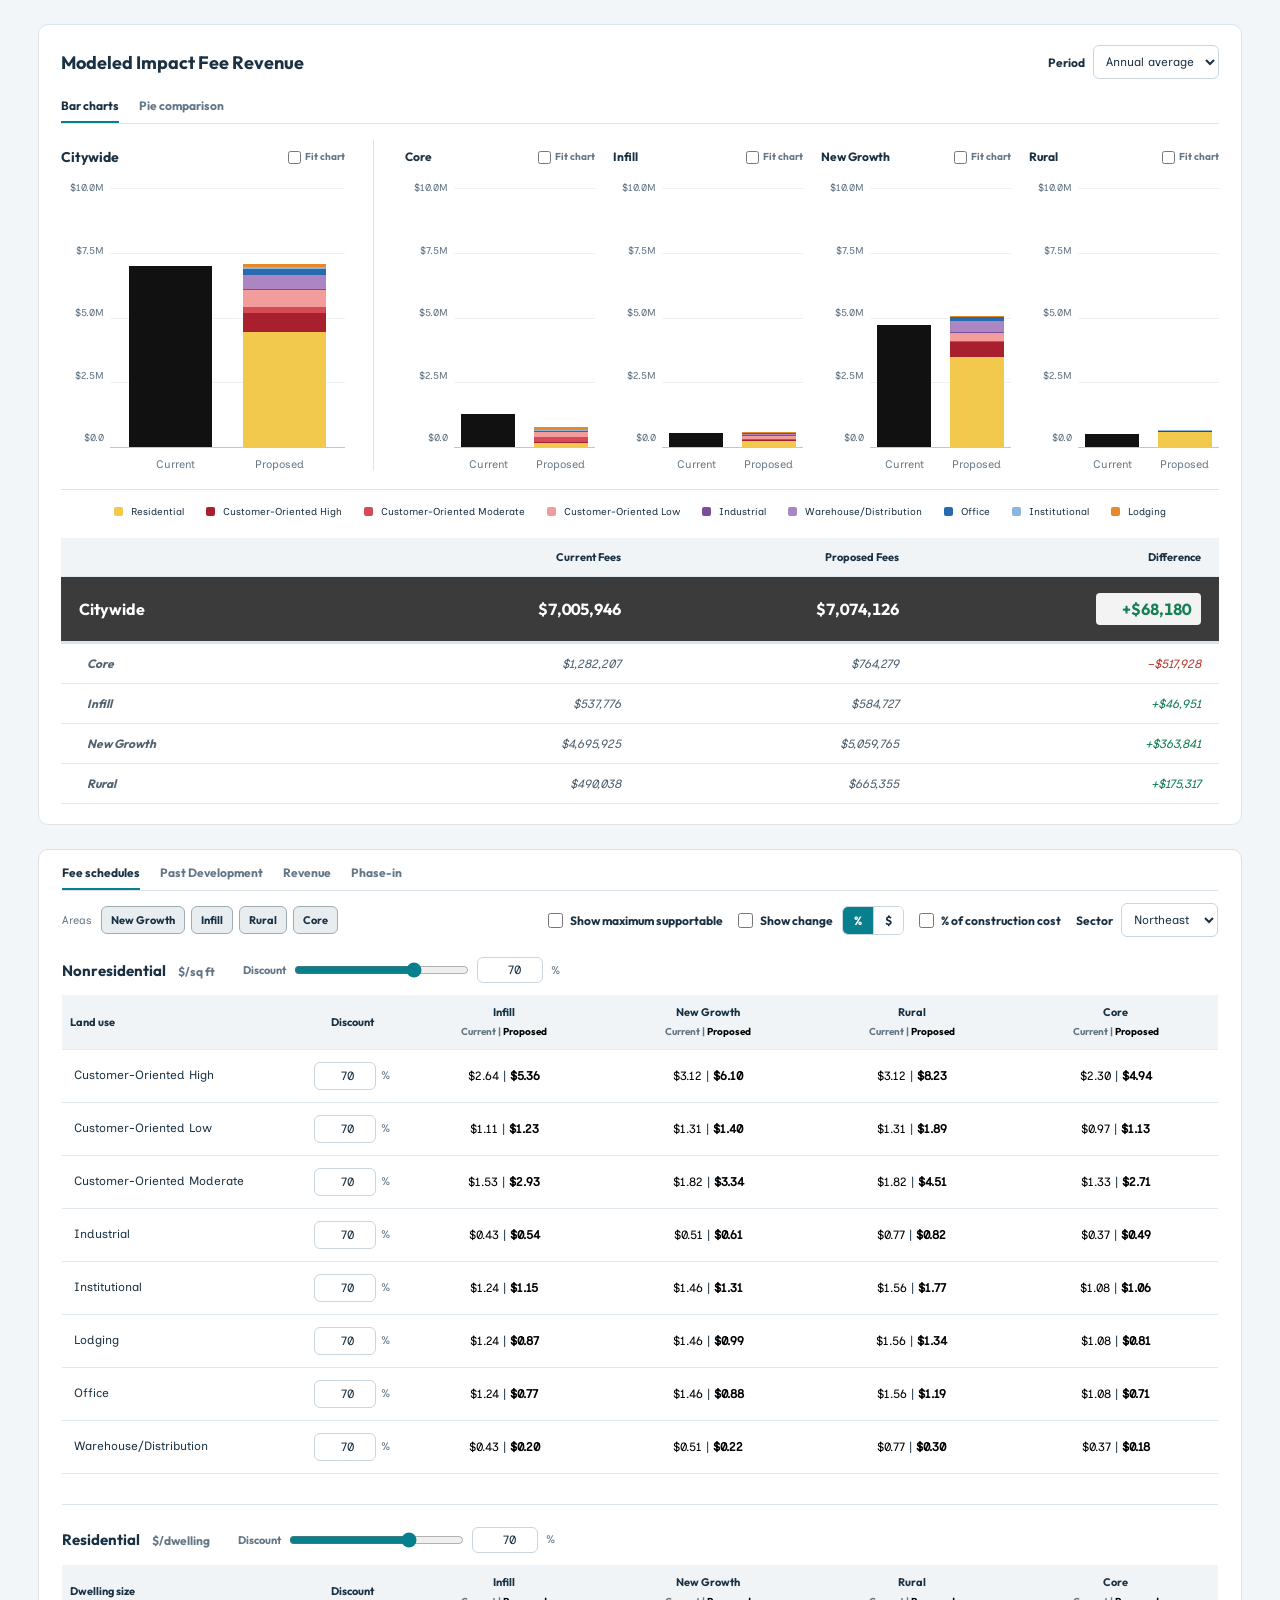
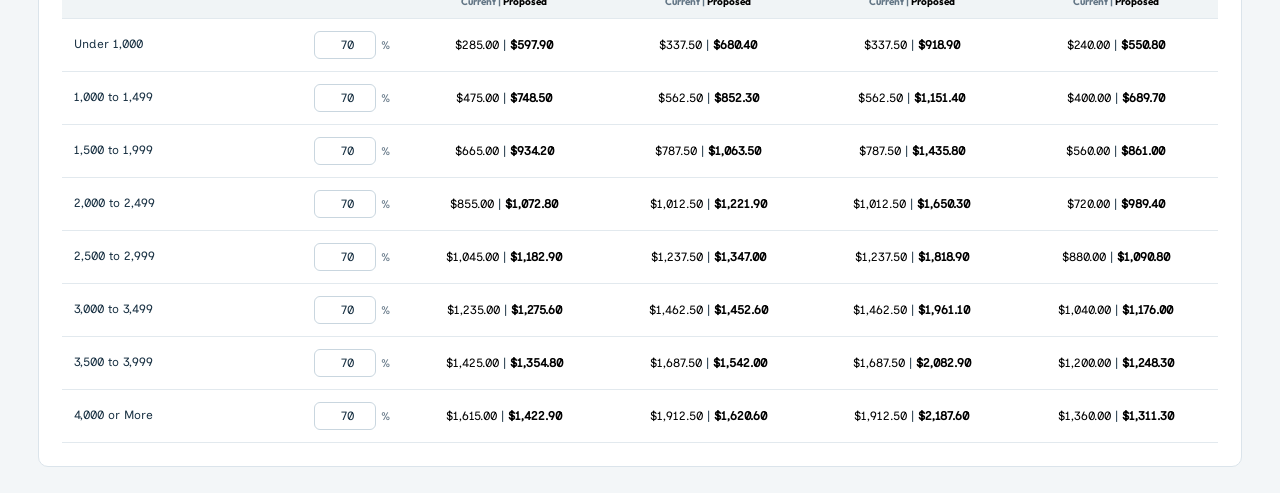
==== commit 724b9977: "Update index.html" ====
--- a/index.html
+++ b/index.html
@@ -261,13 +261,29 @@
 .current-revenue-bar{cursor:help}.current-revenue-bar:focus-visible{outline:2px solid var(--teal);outline-offset:3px}.revenue-chart-tooltip.current-total-tooltip{width:auto;min-width:100px;max-width:230px}.current-total-tooltip>strong{font-size:14px;font-variant-numeric:tabular-nums}
 
 .chart-view-tabs{display:flex;gap:20px;align-items:center;border-bottom:1px solid var(--line);margin:0 0 16px}.chart-view-tabs button{font-size:12px;padding:5px 0 8px;background:transparent;color:var(--muted);border:0;border-bottom:2px solid transparent;border-radius:0}.chart-view-tabs button[aria-selected=true]{color:#193143;border-bottom-color:var(--teal)}.pie-view-filters{display:flex;justify-content:flex-end;margin-bottom:10px}.pie-comparison-grid{display:grid;grid-template-columns:repeat(2,minmax(0,1fr));gap:32px;max-width:850px;margin:0 auto}.pie-chart-card{text-align:center;min-width:0}.pie-chart-card h3{margin:0 0 8px;font-size:14px}.revenue-pie{display:block;width:100%;max-width:300px;margin:0 auto;overflow:visible}.revenue-pie-slice{stroke:#fff;stroke-width:1.2px;cursor:help}.revenue-pie-slice:hover{filter:brightness(1.06)}.revenue-pie-slice:focus-visible{outline:none;stroke:#172b3a;stroke-width:3px}.pie-percentage{font-size:13px;font-weight:700;pointer-events:none;font-family:"Outfit",Arial,sans-serif}.pie-empty{font-size:14px;fill:var(--muted)}.pie-revenue-total{font-family:"Outfit",Arial,sans-serif;font-size:18px;margin-top:5px;font-variant-numeric:tabular-nums}.pie-share-wrap{max-width:850px;margin:18px auto 0}.pie-share-table{width:100%;min-width:360px;font-size:11px}.pie-share-table th,.pie-share-table td{padding:7px 12px}.pie-share-table thead th{background:#f0f4f6;font-size:11px}.pie-share-table th:first-child{text-align:left}.pie-share-table tbody th{font-weight:400;white-space:nowrap}.pie-share-table th:not(:first-child),.pie-share-table td{text-align:right;font-variant-numeric:tabular-nums}.pie-legend-swatch{display:inline-block;width:9px;height:9px;border-radius:2px;margin-right:8px}@media(max-width:650px){.pie-comparison-grid{gap:12px}.pie-percentage{font-size:14px}.pie-revenue-total{font-size:15px}.pie-chart-card h3{font-size:12px}}@media print{.chart-view-tabs,.pie-view-filters{display:none}.revenue-pie-slice{-webkit-print-color-adjust:exact;print-color-adjust:exact}}
+
+.phase-step-input{display:flex;align-items:center;gap:5px}.phase-step-input input[type=number]{width:78px;padding:7px 8px}.phase-step-input>span{font-size:12px;color:var(--muted)}.input-status{font-size:12px;color:#ba3f36;line-height:1.4;margin-top:8px}.input-status:empty{display:none}.phase-step-input input[aria-invalid=true]{border-color:#ba3f36}
+
+.fee-area-toggles{display:flex;flex-wrap:wrap;align-items:center;gap:6px;margin-right:auto}.fee-area-toggles>span{font-size:11px;color:var(--muted);margin-right:3px}.fee-area-toggles button{font-size:11px;padding:6px 9px;background:#fff;border-color:#d2dade;color:#637686;white-space:nowrap}.fee-area-toggles button[aria-pressed=true]{background:#e8edef;border-color:#9facb3;color:#193143}.fee-area-toggles button:disabled{opacity:.4;cursor:default}.fee-area-toggles button:focus-visible{outline:2px solid var(--teal);outline-offset:2px}@media(max-width:900px){.fee-area-toggles{flex-basis:100%}.dashboard-panel>#fee-filters{justify-content:flex-start}}
+
+/* Fixed leading columns keep discount inputs in place as area columns toggle. */
+.fee-schedule{table-layout:fixed;width:100%;margin-left:0;margin-right:0}.fee-schedule th:first-child,.fee-schedule td:first-child{width:240px;min-width:240px;max-width:240px}.fee-schedule th.discount-column,.fee-schedule td.discount-cell{width:100px;min-width:100px;max-width:100px}.fee-schedule th,.fee-schedule td{overflow:visible}
+
+/* Extend the fee header band without stretching the fixed input columns. */
+.fee-schedule-wrap{background:linear-gradient(to bottom,#f0f4f6 0,#f0f4f6 54px,transparent 54px)}
+.fee-schedule thead tr{height:54px}
+
+/* Visible areas share the space after the fixed use and discount columns. */
+.fee-schedule th:nth-child(n+3),.fee-schedule td:nth-child(n+3){text-align:center;min-width:0}
+
+.fee-construction-share{color:#000;font-weight:400}
 </style></head><body><div class="layout">
-<main><section class="panel revenue-overview"><div class="section-head"><h2>Modeled Impact Fee Revenue</h2><div class="filters"><label class="inline-field">Period<select id="period"><option value="1">Annual average</option><option value="5">Five-year total</option></select></label></div></div><div class="chart-view-tabs" role="tablist" aria-label="Revenue chart view"><button id="chart-tab-bars" type="button" role="tab" aria-controls="bar-chart-panel" aria-selected="true" tabindex="0">Bar charts</button><button id="chart-tab-pies" type="button" role="tab" aria-controls="pie-chart-panel" aria-selected="false" tabindex="-1">Pie comparison</button></div><div id="bar-chart-panel" role="tabpanel" aria-labelledby="chart-tab-bars"><div class="revenue-chart-layout"><section class="city-chart"><div class="chart-heading"><h3>Citywide</h3><label class="chart-fit-toggle" title="Fit both bars to this chart’s own revenue range."><input id="chart-fit-citywide" type="checkbox" aria-label="Citywide fit chart">Fit chart</label></div><div id="city-revenue-chart"><div class="comparison-chart" data-chart-scale="standard" role="group" aria-label="Citywide: current revenue $7,005,946, proposed revenue $7,118,442, standard linear revenue scale"><div class="chart-axis" aria-hidden="true" title="Linear revenue axis"><span>$10M</span><span>$7.5M</span><span>$5M</span><span>$2.5M</span><span>$0</span></div><div class="bar-plot"><div class="revenue-bar current-revenue-bar" style="height:70.05945957199366%" tabindex="0" data-chart-current="true" data-chart-amount="$7,005,946" aria-label="Current revenue: $7,005,946"></div><div class="revenue-bar proposed-revenue-bar" aria-label="Proposed revenue by land use"><div class="revenue-segment" tabindex="0" style="height:44.516506009932144%;background:#f2c94c;color:#172b3a" data-chart-category="Residential" data-chart-scope="Citywide" data-chart-amount="$4,451,651" data-chart-share="62.5%" aria-label="Residential: $4,451,651 · 62.5% of proposed revenue"></div><div class="revenue-segment" tabindex="0" style="height:7.540782637584535%;background:#a8202d;color:#fff" data-chart-category="Customer-Oriented High" data-chart-scope="Citywide" data-chart-amount="$754,078" data-chart-share="10.6%" aria-label="Customer-Oriented High: $754,078 · 10.6% of proposed revenue"></div><div class="revenue-segment" tabindex="0" style="height:2.442208782473827%;background:#d54b55;color:#fff" data-chart-category="Customer-Oriented Moderate" data-chart-scope="Citywide" data-chart-amount="$244,221" data-chart-share="3.4%" aria-label="Customer-Oriented Moderate: $244,221 · 3.4% of proposed revenue"></div><div class="revenue-segment" tabindex="0" style="height:6.441859036159563%;background:#f29c9c;color:#172b3a" data-chart-category="Customer-Oriented Low" data-chart-scope="Citywide" data-chart-amount="$644,186" data-chart-share="9.0%" aria-label="Customer-Oriented Low: $644,186 · 9.0% of proposed revenue"></div><div class="revenue-segment" tabindex="0" style="height:0.6712180557799527%;background:#7b4e9d;color:#fff" data-chart-category="Industrial" data-chart-scope="Citywide" data-chart-amount="$67,122" data-chart-share="0.9%" aria-label="Industrial: $67,122 · 0.9% of proposed revenue"></div><div class="revenue-segment" tabindex="0" style="height:5.232754838133651%;background:#ab86c2;color:#172b3a" data-chart-category="Warehouse/Distribution" data-chart-scope="Citywide" data-chart-amount="$523,275" data-chart-share="7.4%" aria-label="Warehouse/Distribution: $523,275 · 7.4% of proposed revenue"></div><div class="revenue-segment" tabindex="0" style="height:2.3908431965336945%;background:#286aaf;color:#fff" data-chart-category="Office" data-chart-scope="Citywide" data-chart-amount="$239,084" data-chart-share="3.4%" aria-label="Office: $239,084 · 3.4% of proposed revenue"></div><div class="revenue-segment" tabindex="0" style="height:0.622998252278748%;background:#8bb7de;color:#172b3a" data-chart-category="Institutional" data-chart-scope="Citywide" data-chart-amount="$62,300" data-chart-share="0.9%" aria-label="Institutional: $62,300 · 0.9% of proposed revenue"></div><div class="revenue-segment" tabindex="0" style="height:1.3252469528447222%;background:#e58a2b;color:#172b3a" data-chart-category="Lodging" data-chart-scope="Citywide" data-chart-amount="$132,525" data-chart-share="1.9%" aria-label="Lodging: $132,525 · 1.9% of proposed revenue"></div></div></div></div></div><div class="chart-bar-labels"><span>Current</span><span>Proposed</span></div></section><section class="benefit-chart-section"><div id="benefit-revenue-charts" class="benefit-chart-grid"><section class="benefit-chart"><div class="chart-heading"><h4>Core</h4><label class="chart-fit-toggle" title="Fit both bars to this chart’s own revenue range."><input id="chart-fit-core" type="checkbox" data-chart-fit="Core" aria-label="Core fit chart">Fit chart</label></div><div class="comparison-chart" data-chart-scale="standard" role="group" aria-label="Core: current revenue $1,282,207, proposed revenue $764,279, standard linear revenue scale"><div class="chart-axis" aria-hidden="true" title="Linear revenue axis"><span>$10M</span><span>$7.5M</span><span>$5M</span><span>$2.5M</span><span>$0</span></div><div class="bar-plot"><div class="revenue-bar current-revenue-bar" style="height:12.822073263684253%" tabindex="0" data-chart-current="true" data-chart-amount="$1,282,207" aria-label="Current revenue: $1,282,207"></div><div class="revenue-bar proposed-revenue-bar" aria-label="Proposed revenue by land use"><div class="revenue-segment" tabindex="0" style="height:1.4649713721889337%;background:#f2c94c;color:#172b3a" data-chart-category="Residential" data-chart-scope="Core" data-chart-amount="$146,497" data-chart-share="19.2%" aria-label="Residential: $146,497 · 19.2% of proposed revenue"></div><div class="revenue-segment" tabindex="0" style="height:0.5019344975741238%;background:#a8202d;color:#fff" data-chart-category="Customer-Oriented High" data-chart-scope="Core" data-chart-amount="$50,193" data-chart-share="6.6%" aria-label="Customer-Oriented High: $50,193 · 6.6% of proposed revenue"></div><div class="revenue-segment" tabindex="0" style="height:2.0183274372093027%;background:#d54b55;color:#fff" data-chart-category="Customer-Oriented Moderate" data-chart-scope="Core" data-chart-amount="$201,833" data-chart-share="26.4%" aria-label="Customer-Oriented Moderate: $201,833 · 26.4% of proposed revenue"></div><div class="revenue-segment" tabindex="0" style="height:1.839507632572778%;background:#f29c9c;color:#172b3a" data-chart-category="Customer-Oriented Low" data-chart-scope="Core" data-chart-amount="$183,951" data-chart-share="24.1%" aria-label="Customer-Oriented Low: $183,951 · 24.1% of proposed revenue"></div><div class="revenue-segment" tabindex="0" style="height:0.006920371579965057%;background:#7b4e9d;color:#fff" data-chart-category="Industrial" data-chart-scope="Core" data-chart-amount="$692" data-chart-share="0.1%" aria-label="Industrial: $692 · 0.1% of proposed revenue"></div><div class="revenue-segment" tabindex="0" style="height:0.007147710144925767%;background:#ab86c2;color:#172b3a" data-chart-category="Warehouse/Distribution" data-chart-scope="Core" data-chart-amount="$715" data-chart-share="0.1%" aria-label="Warehouse/Distribution: $715 · 0.1% of proposed revenue"></div><div class="revenue-segment" tabindex="0" style="height:0.6920168198336984%;background:#286aaf;color:#fff" data-chart-category="Office" data-chart-scope="Core" data-chart-amount="$69,202" data-chart-share="9.1%" aria-label="Office: $69,202 · 9.1% of proposed revenue"></div><div class="revenue-segment" tabindex="0" style="height:0.09628101421899338%;background:#8bb7de;color:#172b3a" data-chart-category="Institutional" data-chart-scope="Core" data-chart-amount="$9,628" data-chart-share="1.3%" aria-label="Institutional: $9,628 · 1.3% of proposed revenue"></div><div class="revenue-segment" tabindex="0" style="height:1.015687252444737%;background:#e58a2b;color:#172b3a" data-chart-category="Lodging" data-chart-scope="Core" data-chart-amount="$101,569" data-chart-share="13.3%" aria-label="Lodging: $101,569 · 13.3% of proposed revenue"></div></div></div></div><div class="chart-bar-labels"><span>Current</span><span>Proposed</span></div></section><section class="benefit-chart"><div class="chart-heading"><h4>Infill</h4><label class="chart-fit-toggle" title="Fit both bars to this chart’s own revenue range."><input id="chart-fit-infill" type="checkbox" data-chart-fit="Infill" aria-label="Infill fit chart">Fit chart</label></div><div class="comparison-chart" data-chart-scale="standard" role="group" aria-label="Infill: current revenue $537,776, proposed revenue $586,177, standard linear revenue scale"><div class="chart-axis" aria-hidden="true" title="Linear revenue axis"><span>$10M</span><span>$7.5M</span><span>$5M</span><span>$2.5M</span><span>$0</span></div><div class="bar-plot"><div class="revenue-bar current-revenue-bar" style="height:5.377762315681406%" tabindex="0" data-chart-current="true" data-chart-amount="$537,776" aria-label="Current revenue: $537,776"></div><div class="revenue-bar proposed-revenue-bar" aria-label="Proposed revenue by land use"><div class="revenue-segment" tabindex="0" style="height:2.1629868000000005%;background:#f2c94c;color:#172b3a" data-chart-category="Residential" data-chart-scope="Infill" data-chart-amount="$216,299" data-chart-share="36.9%" aria-label="Residential: $216,299 · 36.9% of proposed revenue"></div><div class="revenue-segment" tabindex="0" style="height:0.8928959678791935%;background:#a8202d;color:#fff" data-chart-category="Customer-Oriented High" data-chart-scope="Infill" data-chart-amount="$89,290" data-chart-share="15.2%" aria-label="Customer-Oriented High: $89,290 · 15.2% of proposed revenue"></div><div class="revenue-segment" tabindex="0" style="height:0.1563150247112839%;background:#d54b55;color:#fff" data-chart-category="Customer-Oriented Moderate" data-chart-scope="Infill" data-chart-amount="$15,632" data-chart-share="2.7%" aria-label="Customer-Oriented Moderate: $15,632 · 2.7% of proposed revenue"></div><div class="revenue-segment" tabindex="0" style="height:1.159915656733793%;background:#f29c9c;color:#172b3a" data-chart-category="Customer-Oriented Low" data-chart-scope="Infill" data-chart-amount="$115,992" data-chart-share="19.8%" aria-label="Customer-Oriented Low: $115,992 · 19.8% of proposed revenue"></div><div class="revenue-segment" tabindex="0" style="height:0.18199859819999986%;background:#7b4e9d;color:#fff" data-chart-category="Industrial" data-chart-scope="Infill" data-chart-amount="$18,200" data-chart-share="3.1%" aria-label="Industrial: $18,200 · 3.1% of proposed revenue"></div><div class="revenue-segment" tabindex="0" style="height:0.7264446068074548%;background:#ab86c2;color:#172b3a" data-chart-category="Warehouse/Distribution" data-chart-scope="Infill" data-chart-amount="$72,644" data-chart-share="12.4%" aria-label="Warehouse/Distribution: $72,644 · 12.4% of proposed revenue"></div><div class="revenue-segment" tabindex="0" style="height:0.25410239189999917%;background:#286aaf;color:#fff" data-chart-category="Office" data-chart-scope="Infill" data-chart-amount="$25,410" data-chart-share="4.3%" aria-label="Office: $25,410 · 4.3% of proposed revenue"></div><div class="revenue-segment" tabindex="0" style="height:0.1448493601004408%;background:#8bb7de;color:#172b3a" data-chart-category="Institutional" data-chart-scope="Infill" data-chart-amount="$14,485" data-chart-share="2.5%" aria-label="Institutional: $14,485 · 2.5% of proposed revenue"></div><div class="revenue-segment" tabindex="0" style="height:0.1822601951999987%;background:#e58a2b;color:#172b3a" data-chart-category="Lodging" data-chart-scope="Infill" data-chart-amount="$18,226" data-chart-share="3.1%" aria-label="Lodging: $18,226 · 3.1% of proposed revenue"></div></div></div></div><div class="chart-bar-labels"><span>Current</span><span>Proposed</span></div></section><section class="benefit-chart"><div class="chart-heading"><h4>New Growth</h4><label class="chart-fit-toggle" title="Fit both bars to this chart’s own revenue range."><input id="chart-fit-new-growth" type="checkbox" data-chart-fit="New Growth" aria-label="New Growth fit chart">Fit chart</label></div><div class="comparison-chart" data-chart-scale="standard" role="group" aria-label="New Growth: current revenue $4,695,925, proposed revenue $5,102,696, standard linear revenue scale"><div class="chart-axis" aria-hidden="true" title="Linear revenue axis"><span>$10M</span><span>$7.5M</span><span>$5M</span><span>$2.5M</span><span>$0</span></div><div class="bar-plot"><div class="revenue-bar current-revenue-bar" style="height:46.95924514524243%" tabindex="0" data-chart-current="true" data-chart-amount="$4,695,925" aria-label="Current revenue: $4,695,925"></div><div class="revenue-bar proposed-revenue-bar" aria-label="Proposed revenue by land use"><div class="revenue-segment" tabindex="0" style="height:34.84159063774321%;background:#f2c94c;color:#172b3a" data-chart-category="Residential" data-chart-scope="New Growth" data-chart-amount="$3,484,159" data-chart-share="68.3%" aria-label="Residential: $3,484,159 · 68.3% of proposed revenue"></div><div class="revenue-segment" tabindex="0" style="height:6.03461386273122%;background:#a8202d;color:#fff" data-chart-category="Customer-Oriented High" data-chart-scope="New Growth" data-chart-amount="$603,461" data-chart-share="11.8%" aria-label="Customer-Oriented High: $603,461 · 11.8% of proposed revenue"></div><div class="revenue-segment" tabindex="0" style="height:0.26756632055324303%;background:#d54b55;color:#fff" data-chart-category="Customer-Oriented Moderate" data-chart-scope="New Growth" data-chart-amount="$26,757" data-chart-share="0.5%" aria-label="Customer-Oriented Moderate: $26,757 · 0.5% of proposed revenue"></div><div class="revenue-segment" tabindex="0" style="height:3.201296259750116%;background:#f29c9c;color:#172b3a" data-chart-category="Customer-Oriented Low" data-chart-scope="New Growth" data-chart-amount="$320,130" data-chart-share="6.3%" aria-label="Customer-Oriented Low: $320,130 · 6.3% of proposed revenue"></div><div class="revenue-segment" tabindex="0" style="height:0.35320591680000035%;background:#7b4e9d;color:#fff" data-chart-category="Industrial" data-chart-scope="New Growth" data-chart-amount="$35,321" data-chart-share="0.7%" aria-label="Industrial: $35,321 · 0.7% of proposed revenue"></div><div class="revenue-segment" tabindex="0" style="height:4.490520801377201%;background:#ab86c2;color:#172b3a" data-chart-category="Warehouse/Distribution" data-chart-scope="New Growth" data-chart-amount="$449,052" data-chart-share="8.8%" aria-label="Warehouse/Distribution: $449,052 · 8.8% of proposed revenue"></div><div class="revenue-segment" tabindex="0" style="height:1.3614495839999918%;background:#286aaf;color:#fff" data-chart-category="Office" data-chart-scope="New Growth" data-chart-amount="$136,145" data-chart-share="2.7%" aria-label="Office: $136,145 · 2.7% of proposed revenue"></div><div class="revenue-segment" tabindex="0" style="height:0.35098824181861943%;background:#8bb7de;color:#172b3a" data-chart-category="Institutional" data-chart-scope="New Growth" data-chart-amount="$35,099" data-chart-share="0.7%" aria-label="Institutional: $35,099 · 0.7% of proposed revenue"></div><div class="revenue-segment" tabindex="0" style="height:0.12572458799999708%;background:#e58a2b;color:#172b3a" data-chart-category="Lodging" data-chart-scope="New Growth" data-chart-amount="$12,572" data-chart-share="0.2%" aria-label="Lodging: $12,572 · 0.2% of proposed revenue"></div></div></div></div><div class="chart-bar-labels"><span>Current</span><span>Proposed</span></div></section><section class="benefit-chart"><div class="chart-heading"><h4>Rural</h4><label class="chart-fit-toggle" title="Fit both bars to this chart’s own revenue range."><input id="chart-fit-rural" type="checkbox" data-chart-fit="Rural" aria-label="Rural fit chart">Fit chart</label></div><div class="comparison-chart" data-chart-scale="standard" role="group" aria-label="Rural: current revenue $490,038, proposed revenue $665,290, standard linear revenue scale"><div class="chart-axis" aria-hidden="true" title="Linear revenue axis"><span>$10M</span><span>$7.5M</span><span>$5M</span><span>$2.5M</span><span>$0</span></div><div class="bar-plot"><div class="revenue-bar current-revenue-bar" style="height:4.900378847385575%" tabindex="0" data-chart-current="true" data-chart-amount="$490,038" aria-label="Current revenue: $490,038"></div><div class="revenue-bar proposed-revenue-bar" aria-label="Proposed revenue by land use"><div class="revenue-segment" tabindex="0" style="height:6.0469572%;background:#f2c94c;color:#172b3a" data-chart-category="Residential" data-chart-scope="Rural" data-chart-amount="$604,696" data-chart-share="90.9%" aria-label="Residential: $604,696 · 90.9% of proposed revenue"></div><div class="revenue-segment" tabindex="0" style="height:0.11133830939999978%;background:#a8202d;color:#fff" data-chart-category="Customer-Oriented High" data-chart-scope="Rural" data-chart-amount="$11,134" data-chart-share="1.7%" aria-label="Customer-Oriented High: $11,134 · 1.7% of proposed revenue"></div><div class="revenue-segment" tabindex="0" style="height:0.2411394871028527%;background:#f29c9c;color:#172b3a" data-chart-category="Customer-Oriented Low" data-chart-scope="Rural" data-chart-amount="$24,114" data-chart-share="3.6%" aria-label="Customer-Oriented Low: $24,114 · 3.6% of proposed revenue"></div><div class="revenue-segment" tabindex="0" style="height:0.1290931692000008%;background:#7b4e9d;color:#fff" data-chart-category="Industrial" data-chart-scope="Rural" data-chart-amount="$12,909" data-chart-share="1.9%" aria-label="Industrial: $12,909 · 1.9% of proposed revenue"></div><div class="revenue-segment" tabindex="0" style="height:0.008641719804058923%;background:#ab86c2;color:#172b3a" data-chart-category="Warehouse/Distribution" data-chart-scope="Rural" data-chart-amount="$864" data-chart-share="0.1%" aria-label="Warehouse/Distribution: $864 · 0.1% of proposed revenue"></div><div class="revenue-segment" tabindex="0" style="height:0.0832744007999997%;background:#286aaf;color:#fff" data-chart-category="Office" data-chart-scope="Rural" data-chart-amount="$8,327" data-chart-share="1.3%" aria-label="Office: $8,327 · 1.3% of proposed revenue"></div><div class="revenue-segment" tabindex="0" style="height:0.03087963614070066%;background:#8bb7de;color:#172b3a" data-chart-category="Institutional" data-chart-scope="Rural" data-chart-amount="$3,088" data-chart-share="0.5%" aria-label="Institutional: $3,088 · 0.5% of proposed revenue"></div><div class="revenue-segment" tabindex="0" style="height:0.0015749172000001366%;background:#e58a2b;color:#172b3a" data-chart-category="Lodging" data-chart-scope="Rural" data-chart-amount="$157" data-chart-share="0.0%" aria-label="Lodging: $157 · 0.0% of proposed revenue"></div></div></div></div><div class="chart-bar-labels"><span>Current</span><span>Proposed</span></div></section></div></section></div><div id="revenue-chart-legend" class="revenue-chart-legend" aria-label="Proposed revenue by land use"><span class="revenue-legend-item" title="Residential: $4,451,651 proposed revenue"><i style="background:#f2c94c" aria-hidden="true"></i><span>Residential</span></span><span class="revenue-legend-item" title="Customer-Oriented High: $754,078 proposed revenue"><i style="background:#a8202d" aria-hidden="true"></i><span>Customer-Oriented High</span></span><span class="revenue-legend-item" title="Customer-Oriented Moderate: $244,221 proposed revenue"><i style="background:#d54b55" aria-hidden="true"></i><span>Customer-Oriented Moderate</span></span><span class="revenue-legend-item" title="Customer-Oriented Low: $644,186 proposed revenue"><i style="background:#f29c9c" aria-hidden="true"></i><span>Customer-Oriented Low</span></span><span class="revenue-legend-item" title="Industrial: $67,122 proposed revenue"><i style="background:#7b4e9d" aria-hidden="true"></i><span>Industrial</span></span><span class="revenue-legend-item" title="Warehouse/Distribution: $523,275 proposed revenue"><i style="background:#ab86c2" aria-hidden="true"></i><span>Warehouse/Distribution</span></span><span class="revenue-legend-item" title="Office: $239,084 proposed revenue"><i style="background:#286aaf" aria-hidden="true"></i><span>Office</span></span><span class="revenue-legend-item" title="Institutional: $62,300 proposed revenue"><i style="background:#8bb7de" aria-hidden="true"></i><span>Institutional</span></span><span class="revenue-legend-item" title="Lodging: $132,525 proposed revenue"><i style="background:#e58a2b" aria-hidden="true"></i><span>Lodging</span></span></div></div><div id="pie-chart-panel" role="tabpanel" aria-labelledby="chart-tab-pies" hidden><div class="pie-view-filters"><label class="inline-field">Area<select id="pie-area"><option>Citywide</option><option>Core</option><option>Infill</option><option>New Growth</option><option>Rural</option></select></label></div><div class="pie-comparison-grid"><section class="pie-chart-card"><h3>Current Fees</h3><div id="current-revenue-pie"><svg class="revenue-pie" viewBox="0 0 320 320" role="group" aria-label="Citywide, Current fee revenue by land use, total $7,005,946"><path d="M 160 160 L 160 20 A 140 140 0 1 1 146.63711939517475 299.3608030327796 Z" class="revenue-pie-slice" tabindex="0" fill="#f2c94c" data-chart-category="Residential" data-chart-scope="Citywide" data-chart-kind="Current" data-chart-amount="$3,609,564" data-chart-share="51.5%" aria-label="Residential: $3,609,564 · 51.5% of current revenue"></path><text x="251.89492907021287" y="164.39568096892265" text-anchor="middle" dominant-baseline="middle" fill="#172b3a" class="pie-percentage" aria-hidden="true">51.5%</text><path d="M 160 160 L 146.63711939517475 299.3608030327796 A 140 140 0 0 1 100.68229700137653 286.81249982145727 Z" class="revenue-pie-slice" tabindex="0" fill="#a8202d" data-chart-category="Customer-Oriented High" data-chart-scope="Citywide" data-chart-kind="Current" data-chart-amount="$381,262" data-chart-share="5.4%" aria-label="Customer-Oriented High: $381,262 · 5.4% of current revenue"></path><text x="135.76593113051842" y="248.7508304526173" text-anchor="middle" dominant-baseline="middle" fill="#fff" class="pie-percentage" aria-hidden="true">5.4%</text><path d="M 160 160 L 100.68229700137653 286.81249982145727 A 140 140 0 0 1 75.28054493882588 271.45678056600104 Z" class="revenue-pie-slice" tabindex="0" fill="#d54b55" data-chart-category="Customer-Oriented Moderate" data-chart-scope="Citywide" data-chart-kind="Current" data-chart-amount="$236,851" data-chart-share="3.4%" aria-label="Customer-Oriented Moderate: $236,851 · 3.4% of current revenue"></path><path d="M 160 160 L 75.28054493882588 271.45678056600104 A 140 140 0 0 1 24.870003964379066 196.6044283033224 Z" class="revenue-pie-slice" tabindex="0" fill="#f29c9c" data-chart-category="Customer-Oriented Low" data-chart-scope="Citywide" data-chart-kind="Current" data-chart-amount="$731,818" data-chart-share="10.4%" aria-label="Customer-Oriented Low: $731,818 · 10.4% of current revenue"></path><text x="83.6916955448373" y="211.39107579315885" text-anchor="middle" dominant-baseline="middle" fill="#172b3a" class="pie-percentage" aria-hidden="true">10.4%</text><path d="M 160 160 L 24.870003964379066 196.6044283033224 A 140 140 0 0 1 23.277572706642587 190.11607336643672 Z" class="revenue-pie-slice" tabindex="0" fill="#7b4e9d" data-chart-category="Industrial" data-chart-scope="Citywide" data-chart-kind="Current" data-chart-amount="$53,215" data-chart-share="0.8%" aria-label="Industrial: $53,215 · 0.8% of current revenue"></path><path d="M 160 160 L 23.277572706642587 190.11607336643672 A 140 140 0 0 1 59.42886656823781 62.60673986229496 Z" class="revenue-pie-slice" tabindex="0" fill="#ab86c2" data-chart-category="Warehouse/Distribution" data-chart-scope="Citywide" data-chart-kind="Current" data-chart-amount="$1,099,595" data-chart-share="15.7%" aria-label="Warehouse/Distribution: $1,099,595 · 15.7% of current revenue"></path><text x="71.4886481340062" y="134.90536728991168" text-anchor="middle" dominant-baseline="middle" fill="#172b3a" class="pie-percentage" aria-hidden="true">15.7%</text><path d="M 160 160 L 59.42886656823781 62.60673986229496 A 140 140 0 0 1 109.63967819193631 29.371373782817926 Z" class="revenue-pie-slice" tabindex="0" fill="#286aaf" data-chart-category="Office" data-chart-scope="Citywide" data-chart-kind="Current" data-chart-amount="$483,350" data-chart-share="6.9%" aria-label="Office: $483,350 · 6.9% of current revenue"></path><text x="109.22014542934548" y="83.28359777868114" text-anchor="middle" dominant-baseline="middle" fill="#fff" class="pie-percentage" aria-hidden="true">6.9%</text><path d="M 160 160 L 109.63967819193631 29.371373782817926 A 140 140 0 0 1 118.49350172289934 26.294313506219794 Z" class="revenue-pie-slice" tabindex="0" fill="#8bb7de" data-chart-category="Institutional" data-chart-scope="Citywide" data-chart-kind="Current" data-chart-amount="$74,668" data-chart-share="1.1%" aria-label="Institutional: $74,668 · 1.1% of current revenue"></path><path d="M 160 160 L 118.49350172289934 26.294313506219794 A 140 140 0 0 1 159.99999999999997 20 Z" class="revenue-pie-slice" tabindex="0" fill="#e58a2b" data-chart-category="Lodging" data-chart-scope="Citywide" data-chart-kind="Current" data-chart-amount="$335,624" data-chart-share="4.8%" aria-label="Lodging: $335,624 · 4.8% of current revenue"></path><text x="146.20622947064194" y="69.0399434114984" text-anchor="middle" dominant-baseline="middle" fill="#172b3a" class="pie-percentage" aria-hidden="true">4.8%</text></svg><div class="pie-revenue-total">$7,005,946</div></div></section><section class="pie-chart-card"><h3>Proposed Fees</h3><div id="proposed-revenue-pie"><svg class="revenue-pie" viewBox="0 0 320 320" role="group" aria-label="Citywide, Proposed fee revenue by land use, total $7,118,442"><path d="M 160 160 L 160 20 A 140 140 0 1 1 60.77599059651837 258.76535808621253 Z" class="revenue-pie-slice" tabindex="0" fill="#f2c94c" data-chart-category="Residential" data-chart-scope="Citywide" data-chart-kind="Proposed" data-chart-amount="$4,451,651" data-chart-share="62.5%" aria-label="Residential: $4,451,651 · 62.5% of proposed revenue"></path><text x="244.9560808981765" y="195.3053015625485" text-anchor="middle" dominant-baseline="middle" fill="#172b3a" class="pie-percentage" aria-hidden="true">62.5%</text><path d="M 160 160 L 60.77599059651837 258.76535808621253 A 140 140 0 0 1 20.965073795237004 176.4100364178789 Z" class="revenue-pie-slice" tabindex="0" fill="#a8202d" data-chart-category="Customer-Oriented High" data-chart-scope="Citywide" data-chart-kind="Proposed" data-chart-amount="$754,078" data-chart-share="10.6%" aria-label="Customer-Oriented High: $754,078 · 10.6% of proposed revenue"></path><text x="77.17019962861887" y="200.0402818476238" text-anchor="middle" dominant-baseline="middle" fill="#fff" class="pie-percentage" aria-hidden="true">10.6%</text><path d="M 160 160 L 20.965073795237004 176.4100364178789 A 140 140 0 0 1 20.672839949092264 146.29078878458938 Z" class="revenue-pie-slice" tabindex="0" fill="#d54b55" data-chart-category="Customer-Oriented Moderate" data-chart-scope="Citywide" data-chart-kind="Proposed" data-chart-amount="$244,221" data-chart-share="3.4%" aria-label="Customer-Oriented Moderate: $244,221 · 3.4% of proposed revenue"></path><path d="M 160 160 L 20.672839949092264 146.29078878458938 A 140 140 0 0 1 49.97686734870595 73.42685011162091 Z" class="revenue-pie-slice" tabindex="0" fill="#f29c9c" data-chart-category="Customer-Oriented Low" data-chart-scope="Citywide" data-chart-kind="Proposed" data-chart-amount="$644,186" data-chart-share="9.0%" aria-label="Customer-Oriented Low: $644,186 · 9.0% of proposed revenue"></path><text x="74.64430012736182" y="125.67210319212502" text-anchor="middle" dominant-baseline="middle" fill="#172b3a" class="pie-percentage" aria-hidden="true">9.0%</text><path d="M 160 160 L 49.97686734870595 73.42685011162091 A 140 140 0 0 1 55.29601310798458 67.06413432416599 Z" class="revenue-pie-slice" tabindex="0" fill="#7b4e9d" data-chart-category="Industrial" data-chart-scope="Citywide" data-chart-kind="Proposed" data-chart-amount="$67,122" data-chart-share="0.9%" aria-label="Industrial: $67,122 · 0.9% of proposed revenue"></path><path d="M 160 160 L 55.29601310798458 67.06413432416599 A 140 140 0 0 1 107.68194144929464 30.14307585082355 Z" class="revenue-pie-slice" tabindex="0" fill="#ab86c2" data-chart-category="Warehouse/Distribution" data-chart-scope="Citywide" data-chart-kind="Proposed" data-chart-amount="$523,275" data-chart-share="7.4%" aria-label="Warehouse/Distribution: $523,275 · 7.4% of proposed revenue"></path><text x="107.00000541200576" y="84.80026214359134" text-anchor="middle" dominant-baseline="middle" fill="#172b3a" class="pie-percentage" aria-hidden="true">7.4%</text><path d="M 160 160 L 107.68194144929464 30.14307585082355 A 140 140 0 0 1 136.04346550596617 22.06492666824667 Z" class="revenue-pie-slice" tabindex="0" fill="#286aaf" data-chart-category="Office" data-chart-scope="Citywide" data-chart-kind="Proposed" data-chart-amount="$239,084" data-chart-share="3.4%" aria-label="Office: $239,084 · 3.4% of proposed revenue"></path><path d="M 160 160 L 136.04346550596617 22.06492666824667 A 140 140 0 0 1 143.66087047488674 20.95672311700372 Z" class="revenue-pie-slice" tabindex="0" fill="#8bb7de" data-chart-category="Institutional" data-chart-scope="Citywide" data-chart-kind="Proposed" data-chart-amount="$62,300" data-chart-share="0.9%" aria-label="Institutional: $62,300 · 0.9% of proposed revenue"></path><path d="M 160 160 L 143.66087047488674 20.95672311700372 A 140 140 0 0 1 160.00000000000085 20 Z" class="revenue-pie-slice" tabindex="0" fill="#e58a2b" data-chart-category="Lodging" data-chart-scope="Citywide" data-chart-kind="Proposed" data-chart-amount="$132,525" data-chart-share="1.9%" aria-label="Lodging: $132,525 · 1.9% of proposed revenue"></path></svg><div class="pie-revenue-total">$7,118,442</div></div></section></div><div class="table-wrap pie-share-wrap"><table id="pie-share-table" class="pie-share-table"><caption class="sr-only">Citywide revenue share by land use</caption><thead><tr><th scope="col">Land use</th><th scope="col">Current Fees</th><th scope="col">Proposed Fees</th></tr></thead><tbody><tr><th scope="row"><i class="pie-legend-swatch" style="background:#f2c94c" aria-hidden="true"></i>Residential</th><td>51.5%</td><td>62.5%</td></tr><tr><th scope="row"><i class="pie-legend-swatch" style="background:#a8202d" aria-hidden="true"></i>Customer-Oriented High</th><td>5.4%</td><td>10.6%</td></tr><tr><th scope="row"><i class="pie-legend-swatch" style="background:#d54b55" aria-hidden="true"></i>Customer-Oriented Moderate</th><td>3.4%</td><td>3.4%</td></tr><tr><th scope="row"><i class="pie-legend-swatch" style="background:#f29c9c" aria-hidden="true"></i>Customer-Oriented Low</th><td>10.4%</td><td>9.0%</td></tr><tr><th scope="row"><i class="pie-legend-swatch" style="background:#7b4e9d" aria-hidden="true"></i>Industrial</th><td>0.8%</td><td>0.9%</td></tr><tr><th scope="row"><i class="pie-legend-swatch" style="background:#ab86c2" aria-hidden="true"></i>Warehouse/Distribution</th><td>15.7%</td><td>7.4%</td></tr><tr><th scope="row"><i class="pie-legend-swatch" style="background:#286aaf" aria-hidden="true"></i>Office</th><td>6.9%</td><td>3.4%</td></tr><tr><th scope="row"><i class="pie-legend-swatch" style="background:#8bb7de" aria-hidden="true"></i>Institutional</th><td>1.1%</td><td>0.9%</td></tr><tr><th scope="row"><i class="pie-legend-swatch" style="background:#e58a2b" aria-hidden="true"></i>Lodging</th><td>4.8%</td><td>1.9%</td></tr></tbody></table></div></div><div class="table-wrap revenue-summary-wrap"><table id="revenue-summary" class="revenue-summary"><caption class="sr-only">Current and proposed modeled revenue and differences for Citywide and each area</caption><thead><tr><th scope="col"><span class="sr-only">Area</span></th><th scope="col">Current Fees</th><th scope="col">Proposed Fees</th><th scope="col">Difference</th></tr></thead><tbody class="citywide-summary" aria-live="polite"><tr><th scope="row">Citywide</th><td><strong id="current">$7,005,946</strong></td><td><strong id="proposed">$7,118,442</strong></td><td><strong id="delta" class="difference-positive">+$112,496</strong></td></tr></tbody><tbody id="benefit-revenue-summary"><tr><th scope="row">Core</th><td>$1,282,207</td><td>$764,279</td><td class="revenue-difference difference-negative">−$517,928</td></tr><tr><th scope="row">Infill</th><td>$537,776</td><td>$586,177</td><td class="revenue-difference difference-positive">+$48,401</td></tr><tr><th scope="row">New Growth</th><td>$4,695,925</td><td>$5,102,696</td><td class="revenue-difference difference-positive">+$406,771</td></tr><tr><th scope="row">Rural</th><td>$490,038</td><td>$665,290</td><td class="revenue-difference difference-positive">+$175,252</td></tr></tbody></table></div></section>
-<section class="panel dashboard-panel"><div class="dashboard-tabs" role="tablist" aria-label="Fee dashboard"><button id="tab-fees" type="button" role="tab" aria-controls="fee-panel" aria-selected="true" tabindex="0">Fee schedules</button><button id="tab-discounts" type="button" role="tab" aria-controls="discount-panel" aria-selected="false" tabindex="-1">Discounts</button><button id="tab-activity" type="button" role="tab" aria-controls="activity-panel" aria-selected="false" tabindex="-1">Past Development</button><button id="tab-revenue" type="button" role="tab" aria-controls="revenue-panel" aria-selected="false" tabindex="-1">Revenue</button><button id="tab-phase" type="button" role="tab" aria-controls="phase-panel" aria-selected="false" tabindex="-1">Phase-in</button></div><div class="filters" id="fee-filters"><label class="percentage-toggle"><input id="show-fee-max" type="checkbox"> Show maximum supportable</label><div class="change-display"><label class="percentage-toggle"><input id="show-fee-change" type="checkbox"> Show change</label><div class="change-mode" role="group" aria-label="Fee change format"><button id="change-percent" type="button" aria-label="Show percentage change" aria-pressed="true">%</button><button id="change-dollar" type="button" aria-label="Show dollar change" aria-pressed="false">$</button></div></div><label class="inline-field">Sector<select id="fee-sector"></select></label></div><div id="fee-panel" role="tabpanel" aria-labelledby="tab-fees"><div class="fee-section-head"><h3 class="fee-table-heading">Nonresidential <span class="table-unit">$/sq ft</span></h3><div class="table-discount-control"><label for="nonres-discount-range">Discount</label><input id="nonres-discount-range" type="range" min="0" max="100" step="0.5" value="70" aria-label="Set all nonresidential land-use discounts"><input id="nonres-discount-number" type="number" min="0" max="100" step="0.5" value="70" aria-label="All nonresidential land-use discount percent"><span>%</span></div></div><div class="table-wrap"><table id="fee-schedule" class="fee-schedule"><caption class="sr-only">Nonresidential per square foot current and proposed fees for Northeast</caption><thead><tr><th scope="col">Land use</th><th scope="col" class="discount-column">Discount</th><th scope="col">Infill<small class="pair-key">Current | <span class="paired-proposed">Proposed</span></small></th><th scope="col">New Growth<small class="pair-key">Current | <span class="paired-proposed">Proposed</span></small></th><th scope="col">Rural<small class="pair-key">Current | <span class="paired-proposed">Proposed</span></small></th></tr></thead><tbody><tr><td>Customer-Oriented High</td><td class="discount-cell"><div class="table-discount"><input type="number" min="0" max="100" step="0.5" value="70" data-use="Customer-Oriented High" aria-label="Customer-Oriented High discount percent"><span>%</span></div></td><td id="fee-value-nonres-0-0" aria-label="Customer-Oriented High, Infill: current $2.64 per square foot, proposed $5.79 per square foot"><div class="fee-pair"><span class="paired-current">$2.64</span> | <span class="paired-proposed">$5.79</span></div></td><td id="fee-value-nonres-0-1" aria-label="Customer-Oriented High, New Growth: current $3.12 per square foot, proposed $6.59 per square foot"><div class="fee-pair"><span class="paired-current">$3.12</span> | <span class="paired-proposed">$6.59</span></div></td><td id="fee-value-nonres-0-2" aria-label="Customer-Oriented High, Rural: current $3.12 per square foot, proposed $8.90 per square foot"><div class="fee-pair"><span class="paired-current">$3.12</span> | <span class="paired-proposed">$8.90</span></div></td></tr><tr><td>Customer-Oriented Low</td><td class="discount-cell"><div class="table-discount"><input type="number" min="0" max="100" step="0.5" value="70" data-use="Customer-Oriented Low" aria-label="Customer-Oriented Low discount percent"><span>%</span></div></td><td id="fee-value-nonres-1-0" aria-label="Customer-Oriented Low, Infill: current $1.11 per square foot, proposed $1.33 per square foot"><div class="fee-pair"><span class="paired-current">$1.11</span> | <span class="paired-proposed">$1.33</span></div></td><td id="fee-value-nonres-1-1" aria-label="Customer-Oriented Low, New Growth: current $1.31 per square foot, proposed $1.51 per square foot"><div class="fee-pair"><span class="paired-current">$1.31</span> | <span class="paired-proposed">$1.51</span></div></td><td id="fee-value-nonres-1-2" aria-label="Customer-Oriented Low, Rural: current $1.31 per square foot, proposed $2.04 per square foot"><div class="fee-pair"><span class="paired-current">$1.31</span> | <span class="paired-proposed">$2.04</span></div></td></tr><tr><td>Customer-Oriented Moderate</td><td class="discount-cell"><div class="table-discount"><input type="number" min="0" max="100" step="0.5" value="70" data-use="Customer-Oriented Moderate" aria-label="Customer-Oriented Moderate discount percent"><span>%</span></div></td><td id="fee-value-nonres-2-0" aria-label="Customer-Oriented Moderate, Infill: current $1.53 per square foot, proposed $3.17 per square foot"><div class="fee-pair"><span class="paired-current">$1.53</span> | <span class="paired-proposed">$3.17</span></div></td><td id="fee-value-nonres-2-1" aria-label="Customer-Oriented Moderate, New Growth: current $1.82 per square foot, proposed $3.61 per square foot"><div class="fee-pair"><span class="paired-current">$1.82</span> | <span class="paired-proposed">$3.61</span></div></td><td id="fee-value-nonres-2-2" aria-label="Customer-Oriented Moderate, Rural: current $1.82 per square foot, proposed $4.88 per square foot"><div class="fee-pair"><span class="paired-current">$1.82</span> | <span class="paired-proposed">$4.88</span></div></td></tr><tr><td>Industrial</td><td class="discount-cell"><div class="table-discount"><input type="number" min="0" max="100" step="0.5" value="70" data-use="Industrial" aria-label="Industrial discount percent"><span>%</span></div></td><td id="fee-value-nonres-3-0" aria-label="Industrial, Infill: current $0.43 per square foot, proposed $0.58 per square foot"><div class="fee-pair"><span class="paired-current">$0.43</span> | <span class="paired-proposed">$0.58</span></div></td><td id="fee-value-nonres-3-1" aria-label="Industrial, New Growth: current $0.51 per square foot, proposed $0.66 per square foot"><div class="fee-pair"><span class="paired-current">$0.51</span> | <span class="paired-proposed">$0.66</span></div></td><td id="fee-value-nonres-3-2" aria-label="Industrial, Rural: current $0.77 per square foot, proposed $0.89 per square foot"><div class="fee-pair"><span class="paired-current">$0.77</span> | <span class="paired-proposed">$0.89</span></div></td></tr><tr><td>Institutional</td><td class="discount-cell"><div class="table-discount"><input type="number" min="0" max="100" step="0.5" value="70" data-use="Institutional" aria-label="Institutional discount percent"><span>%</span></div></td><td id="fee-value-nonres-4-0" aria-label="Institutional, Infill: current $1.24 per square foot, proposed $1.24 per square foot"><div class="fee-pair"><span class="paired-current">$1.24</span> | <span class="paired-proposed">$1.24</span></div></td><td id="fee-value-nonres-4-1" aria-label="Institutional, New Growth: current $1.46 per square foot, proposed $1.41 per square foot"><div class="fee-pair"><span class="paired-current">$1.46</span> | <span class="paired-proposed">$1.41</span></div></td><td id="fee-value-nonres-4-2" aria-label="Institutional, Rural: current $1.56 per square foot, proposed $1.91 per square foot"><div class="fee-pair"><span class="paired-current">$1.56</span> | <span class="paired-proposed">$1.91</span></div></td></tr><tr><td>Lodging</td><td class="discount-cell"><div class="table-discount"><input type="number" min="0" max="100" step="0.5" value="70" data-use="Lodging" aria-label="Lodging discount percent"><span>%</span></div></td><td id="fee-value-nonres-5-0" aria-label="Lodging, Infill: current $1.24 per square foot, proposed $0.94 per square foot"><div class="fee-pair"><span class="paired-current">$1.24</span> | <span class="paired-proposed">$0.94</span></div></td><td id="fee-value-nonres-5-1" aria-label="Lodging, New Growth: current $1.46 per square foot, proposed $1.07 per square foot"><div class="fee-pair"><span class="paired-current">$1.46</span> | <span class="paired-proposed">$1.07</span></div></td><td id="fee-value-nonres-5-2" aria-label="Lodging, Rural: current $1.56 per square foot, proposed $1.45 per square foot"><div class="fee-pair"><span class="paired-current">$1.56</span> | <span class="paired-proposed">$1.45</span></div></td></tr><tr><td>Office</td><td class="discount-cell"><div class="table-discount"><input type="number" min="0" max="100" step="0.5" value="70" data-use="Office" aria-label="Office discount percent"><span>%</span></div></td><td id="fee-value-nonres-6-0" aria-label="Office, Infill: current $1.24 per square foot, proposed $0.84 per square foot"><div class="fee-pair"><span class="paired-current">$1.24</span> | <span class="paired-proposed">$0.84</span></div></td><td id="fee-value-nonres-6-1" aria-label="Office, New Growth: current $1.46 per square foot, proposed $0.95 per square foot"><div class="fee-pair"><span class="paired-current">$1.46</span> | <span class="paired-proposed">$0.95</span></div></td><td id="fee-value-nonres-6-2" aria-label="Office, Rural: current $1.56 per square foot, proposed $1.29 per square foot"><div class="fee-pair"><span class="paired-current">$1.56</span> | <span class="paired-proposed">$1.29</span></div></td></tr><tr><td>Warehouse/Distribution</td><td class="discount-cell"><div class="table-discount"><input type="number" min="0" max="100" step="0.5" value="70" data-use="Warehouse/Distribution" aria-label="Warehouse/Distribution discount percent"><span>%</span></div></td><td id="fee-value-nonres-7-0" aria-label="Warehouse/Distribution, Infill: current $0.43 per square foot, proposed $0.21 per square foot"><div class="fee-pair"><span class="paired-current">$0.43</span> | <span class="paired-proposed">$0.21</span></div></td><td id="fee-value-nonres-7-1" aria-label="Warehouse/Distribution, New Growth: current $0.51 per square foot, proposed $0.24 per square foot"><div class="fee-pair"><span class="paired-current">$0.51</span> | <span class="paired-proposed">$0.24</span></div></td><td id="fee-value-nonres-7-2" aria-label="Warehouse/Distribution, Rural: current $0.77 per square foot, proposed $0.33 per square foot"><div class="fee-pair"><span class="paired-current">$0.77</span> | <span class="paired-proposed">$0.33</span></div></td></tr></tbody></table></div><div class="fee-section-head residential-section-head"><h3 class="fee-table-heading">Residential <span class="table-unit">$/dwelling</span></h3><div class="table-discount-control"><label for="res-discount-range">Discount</label><input id="res-discount-range" type="range" min="0" max="100" step="0.5" value="70" aria-label="Set all residential land-use discounts"><input id="res-discount-number" type="number" min="0" max="100" step="0.5" value="70" aria-label="All residential land-use discount percent"><span>%</span></div></div><div class="table-wrap"><table id="residential-fee-schedule" class="fee-schedule"><caption class="sr-only">Residential per dwelling current and proposed fees for Northeast</caption><thead><tr><th scope="col">Dwelling size</th><th scope="col" class="discount-column">Discount</th><th scope="col">Infill<small class="pair-key">Current | <span class="paired-proposed">Proposed</span></small></th><th scope="col">New Growth<small class="pair-key">Current | <span class="paired-proposed">Proposed</span></small></th><th scope="col">Rural<small class="pair-key">Current | <span class="paired-proposed">Proposed</span></small></th></tr></thead><tbody><tr><td>Under 1,000</td><td class="discount-cell"><div class="table-discount"><input type="number" min="0" max="100" step="0.5" value="70" data-use="Residential (per housing unit) - Under 1,000" aria-label="Residential (per housing unit) - Under 1,000 discount percent"><span>%</span></div></td><td id="fee-value-res-0-0" aria-label="Residential (per housing unit) - Under 1,000, Infill: current $285.00 per dwelling, proposed $597.90 per dwelling"><div class="fee-pair"><span class="paired-current">$285.00</span> | <span class="paired-proposed">$597.90</span></div></td><td id="fee-value-res-0-1" aria-label="Residential (per housing unit) - Under 1,000, New Growth: current $337.50 per dwelling, proposed $680.40 per dwelling"><div class="fee-pair"><span class="paired-current">$337.50</span> | <span class="paired-proposed">$680.40</span></div></td><td id="fee-value-res-0-2" aria-label="Residential (per housing unit) - Under 1,000, Rural: current $337.50 per dwelling, proposed $918.90 per dwelling"><div class="fee-pair"><span class="paired-current">$337.50</span> | <span class="paired-proposed">$918.90</span></div></td></tr><tr><td>1,000 to 1,499</td><td class="discount-cell"><div class="table-discount"><input type="number" min="0" max="100" step="0.5" value="70" data-use="Residential (per housing unit) - 1,000 to 1,499" aria-label="Residential (per housing unit) - 1,000 to 1,499 discount percent"><span>%</span></div></td><td id="fee-value-res-1-0" aria-label="Residential (per housing unit) - 1,000 to 1,499, Infill: current $475.00 per dwelling, proposed $748.50 per dwelling"><div class="fee-pair"><span class="paired-current">$475.00</span> | <span class="paired-proposed">$748.50</span></div></td><td id="fee-value-res-1-1" aria-label="Residential (per housing unit) - 1,000 to 1,499, New Growth: current $562.50 per dwelling, proposed $852.30 per dwelling"><div class="fee-pair"><span class="paired-current">$562.50</span> | <span class="paired-proposed">$852.30</span></div></td><td id="fee-value-res-1-2" aria-label="Residential (per housing unit) - 1,000 to 1,499, Rural: current $562.50 per dwelling, proposed $1,151.40 per dwelling"><div class="fee-pair"><span class="paired-current">$562.50</span> | <span class="paired-proposed">$1,151.40</span></div></td></tr><tr><td>1,500 to 1,999</td><td class="discount-cell"><div class="table-discount"><input type="number" min="0" max="100" step="0.5" value="70" data-use="Residential (per housing unit) - 1,500 to 1,999" aria-label="Residential (per housing unit) - 1,500 to 1,999 discount percent"><span>%</span></div></td><td id="fee-value-res-2-0" aria-label="Residential (per housing unit) - 1,500 to 1,999, Infill: current $665.00 per dwelling, proposed $934.20 per dwelling"><div class="fee-pair"><span class="paired-current">$665.00</span> | <span class="paired-proposed">$934.20</span></div></td><td id="fee-value-res-2-1" aria-label="Residential (per housing unit) - 1,500 to 1,999, New Growth: current $787.50 per dwelling, proposed $1,063.50 per dwelling"><div class="fee-pair"><span class="paired-current">$787.50</span> | <span class="paired-proposed">$1,063.50</span></div></td><td id="fee-value-res-2-2" aria-label="Residential (per housing unit) - 1,500 to 1,999, Rural: current $787.50 per dwelling, proposed $1,435.80 per dwelling"><div class="fee-pair"><span class="paired-current">$787.50</span> | <span class="paired-proposed">$1,435.80</span></div></td></tr><tr><td>2,000 to 2,499</td><td class="discount-cell"><div class="table-discount"><input type="number" min="0" max="100" step="0.5" value="70" data-use="Residential (per housing unit) - 2,000 to 2,499" aria-label="Residential (per housing unit) - 2,000 to 2,499 discount percent"><span>%</span></div></td><td id="fee-value-res-3-0" aria-label="Residential (per housing unit) - 2,000 to 2,499, Infill: current $855.00 per dwelling, proposed $1,072.80 per dwelling"><div class="fee-pair"><span class="paired-current">$855.00</span> | <span class="paired-proposed">$1,072.80</span></div></td><td id="fee-value-res-3-1" aria-label="Residential (per housing unit) - 2,000 to 2,499, New Growth: current $1,012.50 per dwelling, proposed $1,221.90 per dwelling"><div class="fee-pair"><span class="paired-current">$1,012.50</span> | <span class="paired-proposed">$1,221.90</span></div></td><td id="fee-value-res-3-2" aria-label="Residential (per housing unit) - 2,000 to 2,499, Rural: current $1,012.50 per dwelling, proposed $1,650.30 per dwelling"><div class="fee-pair"><span class="paired-current">$1,012.50</span> | <span class="paired-proposed">$1,650.30</span></div></td></tr><tr><td>2,500 to 2,999</td><td class="discount-cell"><div class="table-discount"><input type="number" min="0" max="100" step="0.5" value="70" data-use="Residential (per housing unit) - 2,500 to 2,999" aria-label="Residential (per housing unit) - 2,500 to 2,999 discount percent"><span>%</span></div></td><td id="fee-value-res-4-0" aria-label="Residential (per housing unit) - 2,500 to 2,999, Infill: current $1,045.00 per dwelling, proposed $1,182.90 per dwelling"><div class="fee-pair"><span class="paired-current">$1,045.00</span> | <span class="paired-proposed">$1,182.90</span></div></td><td id="fee-value-res-4-1" aria-label="Residential (per housing unit) - 2,500 to 2,999, New Growth: current $1,237.50 per dwelling, proposed $1,347.00 per dwelling"><div class="fee-pair"><span class="paired-current">$1,237.50</span> | <span class="paired-proposed">$1,347.00</span></div></td><td id="fee-value-res-4-2" aria-label="Residential (per housing unit) - 2,500 to 2,999, Rural: current $1,237.50 per dwelling, proposed $1,818.90 per dwelling"><div class="fee-pair"><span class="paired-current">$1,237.50</span> | <span class="paired-proposed">$1,818.90</span></div></td></tr><tr><td>3,000 to 3,499</td><td class="discount-cell"><div class="table-discount"><input type="number" min="0" max="100" step="0.5" value="70" data-use="Residential (per housing unit) - 3,000 to 3,499" aria-label="Residential (per housing unit) - 3,000 to 3,499 discount percent"><span>%</span></div></td><td id="fee-value-res-5-0" aria-label="Residential (per housing unit) - 3,000 to 3,499, Infill: current $1,235.00 per dwelling, proposed $1,275.60 per dwelling"><div class="fee-pair"><span class="paired-current">$1,235.00</span> | <span class="paired-proposed">$1,275.60</span></div></td><td id="fee-value-res-5-1" aria-label="Residential (per housing unit) - 3,000 to 3,499, New Growth: current $1,462.50 per dwelling, proposed $1,452.60 per dwelling"><div class="fee-pair"><span class="paired-current">$1,462.50</span> | <span class="paired-proposed">$1,452.60</span></div></td><td id="fee-value-res-5-2" aria-label="Residential (per housing unit) - 3,000 to 3,499, Rural: current $1,462.50 per dwelling, proposed $1,961.10 per dwelling"><div class="fee-pair"><span class="paired-current">$1,462.50</span> | <span class="paired-proposed">$1,961.10</span></div></td></tr><tr><td>3,500 to 3,999</td><td class="discount-cell"><div class="table-discount"><input type="number" min="0" max="100" step="0.5" value="70" data-use="Residential (per housing unit) - 3,500 to 3,999" aria-label="Residential (per housing unit) - 3,500 to 3,999 discount percent"><span>%</span></div></td><td id="fee-value-res-6-0" aria-label="Residential (per housing unit) - 3,500 to 3,999, Infill: current $1,425.00 per dwelling, proposed $1,354.80 per dwelling"><div class="fee-pair"><span class="paired-current">$1,425.00</span> | <span class="paired-proposed">$1,354.80</span></div></td><td id="fee-value-res-6-1" aria-label="Residential (per housing unit) - 3,500 to 3,999, New Growth: current $1,687.50 per dwelling, proposed $1,542.00 per dwelling"><div class="fee-pair"><span class="paired-current">$1,687.50</span> | <span class="paired-proposed">$1,542.00</span></div></td><td id="fee-value-res-6-2" aria-label="Residential (per housing unit) - 3,500 to 3,999, Rural: current $1,687.50 per dwelling, proposed $2,082.90 per dwelling"><div class="fee-pair"><span class="paired-current">$1,687.50</span> | <span class="paired-proposed">$2,082.90</span></div></td></tr><tr><td>4,000 or More</td><td class="discount-cell"><div class="table-discount"><input type="number" min="0" max="100" step="0.5" value="70" data-use="Residential (per housing unit) - 4,000 or More" aria-label="Residential (per housing unit) - 4,000 or More discount percent"><span>%</span></div></td><td id="fee-value-res-7-0" aria-label="Residential (per housing unit) - 4,000 or More, Infill: current $1,615.00 per dwelling, proposed $1,422.90 per dwelling"><div class="fee-pair"><span class="paired-current">$1,615.00</span> | <span class="paired-proposed">$1,422.90</span></div></td><td id="fee-value-res-7-1" aria-label="Residential (per housing unit) - 4,000 or More, New Growth: current $1,912.50 per dwelling, proposed $1,620.60 per dwelling"><div class="fee-pair"><span class="paired-current">$1,912.50</span> | <span class="paired-proposed">$1,620.60</span></div></td><td id="fee-value-res-7-2" aria-label="Residential (per housing unit) - 4,000 or More, Rural: current $1,912.50 per dwelling, proposed $2,187.60 per dwelling"><div class="fee-pair"><span class="paired-current">$1,912.50</span> | <span class="paired-proposed">$2,187.60</span></div></td></tr></tbody></table></div></div><div id="discount-panel" role="tabpanel" aria-labelledby="tab-discounts" hidden><div class="discount-grid"><section class="discount-group"><h3>Sector</h3><div id="sector-discounts"></div></section><section class="discount-group"><h3>Area</h3><div id="benefit-discounts"></div></section></div><div class="buttons"><button id="reset">Reset defaults</button><button id="zero">Remove discounts</button></div><div id="status" role="status" aria-live="polite"></div></div><div id="activity-panel" role="tabpanel" aria-labelledby="tab-activity" hidden><div class="section-head activity-head"><h3>Past Development</h3><div class="filters"><label class="percentage-toggle"><input id="unlock-activity" type="checkbox"> Unlock editing</label><label class="inline-field">Sector<select id="activity-sector"></select></label><button id="restore-activity" type="button" disabled>Restore model activity</button></div></div><h3 class="fee-table-heading">Nonresidential <span class="table-unit">modeled sq ft</span></h3><div class="table-wrap"><table id="activity-nonresidential" class="activity-table"><caption class="sr-only">Five-year modeled square footage and annualized development for Northeast</caption><thead><tr><th scope="col">Land use</th><th scope="col">Infill<small class="activity-period-head"><span>5-year</span><span>Annualized</span></small></th><th scope="col">New Growth<small class="activity-period-head"><span>5-year</span><span>Annualized</span></small></th><th scope="col">Rural<small class="activity-period-head"><span>5-year</span><span>Annualized</span></small></th></tr></thead><tbody><tr><td>Customer-Oriented High</td><td><div class="activity-period-pair"><div><input id="activity-input-nonres-0-0" class="activity-input" type="number" min="0" step="any" value="6688.46" data-activity="Northeast|Infill|Customer-Oriented High" data-annual="activity-annual-nonres-0-0" aria-label="Customer-Oriented High, Infill, Northeast five-year modeled square footage" disabled></div><div><output id="activity-annual-nonres-0-0" class="activity-annual" aria-label="Customer-Oriented High, Infill, Northeast annualized square footage per year">1,337.69</output></div></div></td><td><div class="activity-period-pair"><div><input id="activity-input-nonres-0-1" class="activity-input" type="number" min="0" step="any" value="331572.86" data-activity="Northeast|New Growth|Customer-Oriented High" data-annual="activity-annual-nonres-0-1" aria-label="Customer-Oriented High, New Growth, Northeast five-year modeled square footage" disabled></div><div><output id="activity-annual-nonres-0-1" class="activity-annual" aria-label="Customer-Oriented High, New Growth, Northeast annualized square footage per year">66,314.57</output></div></div></td><td><div class="activity-period-pair"><div><input id="activity-input-nonres-0-2" class="activity-input" type="number" min="0" step="any" value="0" data-activity="Northeast|Rural|Customer-Oriented High" data-annual="activity-annual-nonres-0-2" aria-label="Customer-Oriented High, Rural, Northeast five-year modeled square footage" disabled></div><div><output id="activity-annual-nonres-0-2" class="activity-annual" aria-label="Customer-Oriented High, Rural, Northeast annualized square footage per year">0</output></div></div></td></tr><tr><td>Customer-Oriented Low</td><td><div class="activity-period-pair"><div><input id="activity-input-nonres-1-0" class="activity-input" type="number" min="0" step="any" value="115907.2" data-activity="Northeast|Infill|Customer-Oriented Low" data-annual="activity-annual-nonres-1-0" aria-label="Customer-Oriented Low, Infill, Northeast five-year modeled square footage" disabled></div><div><output id="activity-annual-nonres-1-0" class="activity-annual" aria-label="Customer-Oriented Low, Infill, Northeast annualized square footage per year">23,181.44</output></div></div></td><td><div class="activity-period-pair"><div><input id="activity-input-nonres-1-1" class="activity-input" type="number" min="0" step="any" value="417107.65" data-activity="Northeast|New Growth|Customer-Oriented Low" data-annual="activity-annual-nonres-1-1" aria-label="Customer-Oriented Low, New Growth, Northeast five-year modeled square footage" disabled></div><div><output id="activity-annual-nonres-1-1" class="activity-annual" aria-label="Customer-Oriented Low, New Growth, Northeast annualized square footage per year">83,421.53</output></div></div></td><td><div class="activity-period-pair"><div><input id="activity-input-nonres-1-2" class="activity-input" type="number" min="0" step="any" value="13699.58" data-activity="Northeast|Rural|Customer-Oriented Low" data-annual="activity-annual-nonres-1-2" aria-label="Customer-Oriented Low, Rural, Northeast five-year modeled square footage" disabled></div><div><output id="activity-annual-nonres-1-2" class="activity-annual" aria-label="Customer-Oriented Low, Rural, Northeast annualized square footage per year">2,739.92</output></div></div></td></tr><tr><td>Customer-Oriented Moderate</td><td><div class="activity-period-pair"><div><input id="activity-input-nonres-2-0" class="activity-input" type="number" min="0" step="any" value="0" data-activity="Northeast|Infill|Customer-Oriented Moderate" data-annual="activity-annual-nonres-2-0" aria-label="Customer-Oriented Moderate, Infill, Northeast five-year modeled square footage" disabled></div><div><output id="activity-annual-nonres-2-0" class="activity-annual" aria-label="Customer-Oriented Moderate, Infill, Northeast annualized square footage per year">0</output></div></div></td><td><div class="activity-period-pair"><div><input id="activity-input-nonres-2-1" class="activity-input" type="number" min="0" step="any" value="22659.99" data-activity="Northeast|New Growth|Customer-Oriented Moderate" data-annual="activity-annual-nonres-2-1" aria-label="Customer-Oriented Moderate, New Growth, Northeast five-year modeled square footage" disabled></div><div><output id="activity-annual-nonres-2-1" class="activity-annual" aria-label="Customer-Oriented Moderate, New Growth, Northeast annualized square footage per year">4,532</output></div></div></td><td><div class="activity-period-pair"><div><input id="activity-input-nonres-2-2" class="activity-input" type="number" min="0" step="any" value="0" data-activity="Northeast|Rural|Customer-Oriented Moderate" data-annual="activity-annual-nonres-2-2" aria-label="Customer-Oriented Moderate, Rural, Northeast five-year modeled square footage" disabled></div><div><output id="activity-annual-nonres-2-2" class="activity-annual" aria-label="Customer-Oriented Moderate, Rural, Northeast annualized square footage per year">0</output></div></div></td></tr><tr><td>Industrial</td><td><div class="activity-period-pair"><div><input id="activity-input-nonres-3-0" class="activity-input" type="number" min="0" step="any" value="0" data-activity="Northeast|Infill|Industrial" data-annual="activity-annual-nonres-3-0" aria-label="Industrial, Infill, Northeast five-year modeled square footage" disabled></div><div><output id="activity-annual-nonres-3-0" class="activity-annual" aria-label="Industrial, Infill, Northeast annualized square footage per year">0</output></div></div></td><td><div class="activity-period-pair"><div><input id="activity-input-nonres-3-1" class="activity-input" type="number" min="0" step="any" value="32680" data-activity="Northeast|New Growth|Industrial" data-annual="activity-annual-nonres-3-1" aria-label="Industrial, New Growth, Northeast five-year modeled square footage" disabled></div><div><output id="activity-annual-nonres-3-1" class="activity-annual" aria-label="Industrial, New Growth, Northeast annualized square footage per year">6,536</output></div></div></td><td><div class="activity-period-pair"><div><input id="activity-input-nonres-3-2" class="activity-input" type="number" min="0" step="any" value="31100" data-activity="Northeast|Rural|Industrial" data-annual="activity-annual-nonres-3-2" aria-label="Industrial, Rural, Northeast five-year modeled square footage" disabled></div><div><output id="activity-annual-nonres-3-2" class="activity-annual" aria-label="Industrial, Rural, Northeast annualized square footage per year">6,220</output></div></div></td></tr><tr><td>Institutional</td><td><div class="activity-period-pair"><div><input id="activity-input-nonres-4-0" class="activity-input" type="number" min="0" step="any" value="0" data-activity="Northeast|Infill|Institutional" data-annual="activity-annual-nonres-4-0" aria-label="Institutional, Infill, Northeast five-year modeled square footage" disabled></div><div><output id="activity-annual-nonres-4-0" class="activity-annual" aria-label="Institutional, Infill, Northeast annualized square footage per year">0</output></div></div></td><td><div class="activity-period-pair"><div><input id="activity-input-nonres-4-1" class="activity-input" type="number" min="0" step="any" value="97830.95" data-activity="Northeast|New Growth|Institutional" data-annual="activity-annual-nonres-4-1" aria-label="Institutional, New Growth, Northeast five-year modeled square footage" disabled></div><div><output id="activity-annual-nonres-4-1" class="activity-annual" aria-label="Institutional, New Growth, Northeast annualized square footage per year">19,566.19</output></div></div></td><td><div class="activity-period-pair"><div><input id="activity-input-nonres-4-2" class="activity-input" type="number" min="0" step="any" value="0" data-activity="Northeast|Rural|Institutional" data-annual="activity-annual-nonres-4-2" aria-label="Institutional, Rural, Northeast five-year modeled square footage" disabled></div><div><output id="activity-annual-nonres-4-2" class="activity-annual" aria-label="Institutional, Rural, Northeast annualized square footage per year">0</output></div></div></td></tr><tr><td>Lodging</td><td><div class="activity-period-pair"><div><input id="activity-input-nonres-5-0" class="activity-input" type="number" min="0" step="any" value="0" data-activity="Northeast|Infill|Lodging" data-annual="activity-annual-nonres-5-0" aria-label="Lodging, Infill, Northeast five-year modeled square footage" disabled></div><div><output id="activity-annual-nonres-5-0" class="activity-annual" aria-label="Lodging, Infill, Northeast annualized square footage per year">0</output></div></div></td><td><div class="activity-period-pair"><div><input id="activity-input-nonres-5-1" class="activity-input" type="number" min="0" step="any" value="0" data-activity="Northeast|New Growth|Lodging" data-annual="activity-annual-nonres-5-1" aria-label="Lodging, New Growth, Northeast five-year modeled square footage" disabled></div><div><output id="activity-annual-nonres-5-1" class="activity-annual" aria-label="Lodging, New Growth, Northeast annualized square footage per year">0</output></div></div></td><td><div class="activity-period-pair"><div><input id="activity-input-nonres-5-2" class="activity-input" type="number" min="0" step="any" value="0" data-activity="Northeast|Rural|Lodging" data-annual="activity-annual-nonres-5-2" aria-label="Lodging, Rural, Northeast five-year modeled square footage" disabled></div><div><output id="activity-annual-nonres-5-2" class="activity-annual" aria-label="Lodging, Rural, Northeast annualized square footage per year">0</output></div></div></td></tr><tr><td>Office</td><td><div class="activity-period-pair"><div><input id="activity-input-nonres-6-0" class="activity-input" type="number" min="0" step="any" value="64305.5" data-activity="Northeast|Infill|Office" data-annual="activity-annual-nonres-6-0" aria-label="Office, Infill, Northeast five-year modeled square footage" disabled></div><div><output id="activity-annual-nonres-6-0" class="activity-annual" aria-label="Office, Infill, Northeast annualized square footage per year">12,861.1</output></div></div></td><td><div class="activity-period-pair"><div><input id="activity-input-nonres-6-1" class="activity-input" type="number" min="0" step="any" value="261279" data-activity="Northeast|New Growth|Office" data-annual="activity-annual-nonres-6-1" aria-label="Office, New Growth, Northeast five-year modeled square footage" disabled></div><div><output id="activity-annual-nonres-6-1" class="activity-annual" aria-label="Office, New Growth, Northeast annualized square footage per year">52,255.8</output></div></div></td><td><div class="activity-period-pair"><div><input id="activity-input-nonres-6-2" class="activity-input" type="number" min="0" step="any" value="0" data-activity="Northeast|Rural|Office" data-annual="activity-annual-nonres-6-2" aria-label="Office, Rural, Northeast five-year modeled square footage" disabled></div><div><output id="activity-annual-nonres-6-2" class="activity-annual" aria-label="Office, Rural, Northeast annualized square footage per year">0</output></div></div></td></tr><tr><td>Warehouse/Distribution</td><td><div class="activity-period-pair"><div><input id="activity-input-nonres-7-0" class="activity-input" type="number" min="0" step="any" value="244519.86" data-activity="Northeast|Infill|Warehouse/Distribution" data-annual="activity-annual-nonres-7-0" aria-label="Warehouse/Distribution, Infill, Northeast five-year modeled square footage" disabled></div><div><output id="activity-annual-nonres-7-0" class="activity-annual" aria-label="Warehouse/Distribution, Infill, Northeast annualized square footage per year">48,903.97</output></div></div></td><td><div class="activity-period-pair"><div><input id="activity-input-nonres-7-1" class="activity-input" type="number" min="0" step="any" value="1054679.03" data-activity="Northeast|New Growth|Warehouse/Distribution" data-annual="activity-annual-nonres-7-1" aria-label="Warehouse/Distribution, New Growth, Northeast five-year modeled square footage" disabled></div><div><output id="activity-annual-nonres-7-1" class="activity-annual" aria-label="Warehouse/Distribution, New Growth, Northeast annualized square footage per year">210,935.81</output></div></div></td><td><div class="activity-period-pair"><div><input id="activity-input-nonres-7-2" class="activity-input" type="number" min="0" step="any" value="0" data-activity="Northeast|Rural|Warehouse/Distribution" data-annual="activity-annual-nonres-7-2" aria-label="Warehouse/Distribution, Rural, Northeast five-year modeled square footage" disabled></div><div><output id="activity-annual-nonres-7-2" class="activity-annual" aria-label="Warehouse/Distribution, Rural, Northeast annualized square footage per year">0</output></div></div></td></tr></tbody></table></div><h3 class="fee-table-heading residential-heading">Residential <span class="table-unit">dwellings</span></h3><div class="table-wrap"><table id="activity-residential" class="activity-table"><caption class="sr-only">Five-year modeled dwellings and annualized development for Northeast</caption><thead><tr><th scope="col">Dwelling size</th><th scope="col">Infill<small class="activity-period-head"><span>5-year</span><span>Annualized</span></small></th><th scope="col">New Growth<small class="activity-period-head"><span>5-year</span><span>Annualized</span></small></th><th scope="col">Rural<small class="activity-period-head"><span>5-year</span><span>Annualized</span></small></th></tr></thead><tbody><tr><td>Under 1,000</td><td><div class="activity-period-pair"><div><input id="activity-input-res-0-0" class="activity-input" type="number" min="0" step="any" value="24" data-activity="Northeast|Infill|Residential (per housing unit) - Under 1,000" data-annual="activity-annual-res-0-0" aria-label="Residential (per housing unit) - Under 1,000, Infill, Northeast five-year modeled dwellings" disabled></div><div><output id="activity-annual-res-0-0" class="activity-annual" aria-label="Residential (per housing unit) - Under 1,000, Infill, Northeast annualized dwellings per year">4.8</output></div></div></td><td><div class="activity-period-pair"><div><input id="activity-input-res-0-1" class="activity-input" type="number" min="0" step="any" value="512" data-activity="Northeast|New Growth|Residential (per housing unit) - Under 1,000" data-annual="activity-annual-res-0-1" aria-label="Residential (per housing unit) - Under 1,000, New Growth, Northeast five-year modeled dwellings" disabled></div><div><output id="activity-annual-res-0-1" class="activity-annual" aria-label="Residential (per housing unit) - Under 1,000, New Growth, Northeast annualized dwellings per year">102.4</output></div></div></td><td><div class="activity-period-pair"><div><input id="activity-input-res-0-2" class="activity-input" type="number" min="0" step="any" value="6" data-activity="Northeast|Rural|Residential (per housing unit) - Under 1,000" data-annual="activity-annual-res-0-2" aria-label="Residential (per housing unit) - Under 1,000, Rural, Northeast five-year modeled dwellings" disabled></div><div><output id="activity-annual-res-0-2" class="activity-annual" aria-label="Residential (per housing unit) - Under 1,000, Rural, Northeast annualized dwellings per year">1.2</output></div></div></td></tr><tr><td>1,000 to 1,499</td><td><div class="activity-period-pair"><div><input id="activity-input-res-1-0" class="activity-input" type="number" min="0" step="any" value="85" data-activity="Northeast|Infill|Residential (per housing unit) - 1,000 to 1,499" data-annual="activity-annual-res-1-0" aria-label="Residential (per housing unit) - 1,000 to 1,499, Infill, Northeast five-year modeled dwellings" disabled></div><div><output id="activity-annual-res-1-0" class="activity-annual" aria-label="Residential (per housing unit) - 1,000 to 1,499, Infill, Northeast annualized dwellings per year">17</output></div></div></td><td><div class="activity-period-pair"><div><input id="activity-input-res-1-1" class="activity-input" type="number" min="0" step="any" value="147" data-activity="Northeast|New Growth|Residential (per housing unit) - 1,000 to 1,499" data-annual="activity-annual-res-1-1" aria-label="Residential (per housing unit) - 1,000 to 1,499, New Growth, Northeast five-year modeled dwellings" disabled></div><div><output id="activity-annual-res-1-1" class="activity-annual" aria-label="Residential (per housing unit) - 1,000 to 1,499, New Growth, Northeast annualized dwellings per year">29.4</output></div></div></td><td><div class="activity-period-pair"><div><input id="activity-input-res-1-2" class="activity-input" type="number" min="0" step="any" value="2" data-activity="Northeast|Rural|Residential (per housing unit) - 1,000 to 1,499" data-annual="activity-annual-res-1-2" aria-label="Residential (per housing unit) - 1,000 to 1,499, Rural, Northeast five-year modeled dwellings" disabled></div><div><output id="activity-annual-res-1-2" class="activity-annual" aria-label="Residential (per housing unit) - 1,000 to 1,499, Rural, Northeast annualized dwellings per year">0.4</output></div></div></td></tr><tr><td>1,500 to 1,999</td><td><div class="activity-period-pair"><div><input id="activity-input-res-2-0" class="activity-input" type="number" min="0" step="any" value="205" data-activity="Northeast|Infill|Residential (per housing unit) - 1,500 to 1,999" data-annual="activity-annual-res-2-0" aria-label="Residential (per housing unit) - 1,500 to 1,999, Infill, Northeast five-year modeled dwellings" disabled></div><div><output id="activity-annual-res-2-0" class="activity-annual" aria-label="Residential (per housing unit) - 1,500 to 1,999, Infill, Northeast annualized dwellings per year">41</output></div></div></td><td><div class="activity-period-pair"><div><input id="activity-input-res-2-1" class="activity-input" type="number" min="0" step="any" value="325" data-activity="Northeast|New Growth|Residential (per housing unit) - 1,500 to 1,999" data-annual="activity-annual-res-2-1" aria-label="Residential (per housing unit) - 1,500 to 1,999, New Growth, Northeast five-year modeled dwellings" disabled></div><div><output id="activity-annual-res-2-1" class="activity-annual" aria-label="Residential (per housing unit) - 1,500 to 1,999, New Growth, Northeast annualized dwellings per year">65</output></div></div></td><td><div class="activity-period-pair"><div><input id="activity-input-res-2-2" class="activity-input" type="number" min="0" step="any" value="23" data-activity="Northeast|Rural|Residential (per housing unit) - 1,500 to 1,999" data-annual="activity-annual-res-2-2" aria-label="Residential (per housing unit) - 1,500 to 1,999, Rural, Northeast five-year modeled dwellings" disabled></div><div><output id="activity-annual-res-2-2" class="activity-annual" aria-label="Residential (per housing unit) - 1,500 to 1,999, Rural, Northeast annualized dwellings per year">4.6</output></div></div></td></tr><tr><td>2,000 to 2,499</td><td><div class="activity-period-pair"><div><input id="activity-input-res-3-0" class="activity-input" type="number" min="0" step="any" value="72" data-activity="Northeast|Infill|Residential (per housing unit) - 2,000 to 2,499" data-annual="activity-annual-res-3-0" aria-label="Residential (per housing unit) - 2,000 to 2,499, Infill, Northeast five-year modeled dwellings" disabled></div><div><output id="activity-annual-res-3-0" class="activity-annual" aria-label="Residential (per housing unit) - 2,000 to 2,499, Infill, Northeast annualized dwellings per year">14.4</output></div></div></td><td><div class="activity-period-pair"><div><input id="activity-input-res-3-1" class="activity-input" type="number" min="0" step="any" value="545" data-activity="Northeast|New Growth|Residential (per housing unit) - 2,000 to 2,499" data-annual="activity-annual-res-3-1" aria-label="Residential (per housing unit) - 2,000 to 2,499, New Growth, Northeast five-year modeled dwellings" disabled></div><div><output id="activity-annual-res-3-1" class="activity-annual" aria-label="Residential (per housing unit) - 2,000 to 2,499, New Growth, Northeast annualized dwellings per year">109</output></div></div></td><td><div class="activity-period-pair"><div><input id="activity-input-res-3-2" class="activity-input" type="number" min="0" step="any" value="10" data-activity="Northeast|Rural|Residential (per housing unit) - 2,000 to 2,499" data-annual="activity-annual-res-3-2" aria-label="Residential (per housing unit) - 2,000 to 2,499, Rural, Northeast five-year modeled dwellings" disabled></div><div><output id="activity-annual-res-3-2" class="activity-annual" aria-label="Residential (per housing unit) - 2,000 to 2,499, Rural, Northeast annualized dwellings per year">2</output></div></div></td></tr><tr><td>2,500 to 2,999</td><td><div class="activity-period-pair"><div><input id="activity-input-res-4-0" class="activity-input" type="number" min="0" step="any" value="8" data-activity="Northeast|Infill|Residential (per housing unit) - 2,500 to 2,999" data-annual="activity-annual-res-4-0" aria-label="Residential (per housing unit) - 2,500 to 2,999, Infill, Northeast five-year modeled dwellings" disabled></div><div><output id="activity-annual-res-4-0" class="activity-annual" aria-label="Residential (per housing unit) - 2,500 to 2,999, Infill, Northeast annualized dwellings per year">1.6</output></div></div></td><td><div class="activity-period-pair"><div><input id="activity-input-res-4-1" class="activity-input" type="number" min="0" step="any" value="337" data-activity="Northeast|New Growth|Residential (per housing unit) - 2,500 to 2,999" data-annual="activity-annual-res-4-1" aria-label="Residential (per housing unit) - 2,500 to 2,999, New Growth, Northeast five-year modeled dwellings" disabled></div><div><output id="activity-annual-res-4-1" class="activity-annual" aria-label="Residential (per housing unit) - 2,500 to 2,999, New Growth, Northeast annualized dwellings per year">67.4</output></div></div></td><td><div class="activity-period-pair"><div><input id="activity-input-res-4-2" class="activity-input" type="number" min="0" step="any" value="18" data-activity="Northeast|Rural|Residential (per housing unit) - 2,500 to 2,999" data-annual="activity-annual-res-4-2" aria-label="Residential (per housing unit) - 2,500 to 2,999, Rural, Northeast five-year modeled dwellings" disabled></div><div><output id="activity-annual-res-4-2" class="activity-annual" aria-label="Residential (per housing unit) - 2,500 to 2,999, Rural, Northeast annualized dwellings per year">3.6</output></div></div></td></tr><tr><td>3,000 to 3,499</td><td><div class="activity-period-pair"><div><input id="activity-input-res-5-0" class="activity-input" type="number" min="0" step="any" value="2" data-activity="Northeast|Infill|Residential (per housing unit) - 3,000 to 3,499" data-annual="activity-annual-res-5-0" aria-label="Residential (per housing unit) - 3,000 to 3,499, Infill, Northeast five-year modeled dwellings" disabled></div><div><output id="activity-annual-res-5-0" class="activity-annual" aria-label="Residential (per housing unit) - 3,000 to 3,499, Infill, Northeast annualized dwellings per year">0.4</output></div></div></td><td><div class="activity-period-pair"><div><input id="activity-input-res-5-1" class="activity-input" type="number" min="0" step="any" value="278" data-activity="Northeast|New Growth|Residential (per housing unit) - 3,000 to 3,499" data-annual="activity-annual-res-5-1" aria-label="Residential (per housing unit) - 3,000 to 3,499, New Growth, Northeast five-year modeled dwellings" disabled></div><div><output id="activity-annual-res-5-1" class="activity-annual" aria-label="Residential (per housing unit) - 3,000 to 3,499, New Growth, Northeast annualized dwellings per year">55.6</output></div></div></td><td><div class="activity-period-pair"><div><input id="activity-input-res-5-2" class="activity-input" type="number" min="0" step="any" value="27" data-activity="Northeast|Rural|Residential (per housing unit) - 3,000 to 3,499" data-annual="activity-annual-res-5-2" aria-label="Residential (per housing unit) - 3,000 to 3,499, Rural, Northeast five-year modeled dwellings" disabled></div><div><output id="activity-annual-res-5-2" class="activity-annual" aria-label="Residential (per housing unit) - 3,000 to 3,499, Rural, Northeast annualized dwellings per year">5.4</output></div></div></td></tr><tr><td>3,500 to 3,999</td><td><div class="activity-period-pair"><div><input id="activity-input-res-6-0" class="activity-input" type="number" min="0" step="any" value="4" data-activity="Northeast|Infill|Residential (per housing unit) - 3,500 to 3,999" data-annual="activity-annual-res-6-0" aria-label="Residential (per housing unit) - 3,500 to 3,999, Infill, Northeast five-year modeled dwellings" disabled></div><div><output id="activity-annual-res-6-0" class="activity-annual" aria-label="Residential (per housing unit) - 3,500 to 3,999, Infill, Northeast annualized dwellings per year">0.8</output></div></div></td><td><div class="activity-period-pair"><div><input id="activity-input-res-6-1" class="activity-input" type="number" min="0" step="any" value="124" data-activity="Northeast|New Growth|Residential (per housing unit) - 3,500 to 3,999" data-annual="activity-annual-res-6-1" aria-label="Residential (per housing unit) - 3,500 to 3,999, New Growth, Northeast five-year modeled dwellings" disabled></div><div><output id="activity-annual-res-6-1" class="activity-annual" aria-label="Residential (per housing unit) - 3,500 to 3,999, New Growth, Northeast annualized dwellings per year">24.8</output></div></div></td><td><div class="activity-period-pair"><div><input id="activity-input-res-6-2" class="activity-input" type="number" min="0" step="any" value="45" data-activity="Northeast|Rural|Residential (per housing unit) - 3,500 to 3,999" data-annual="activity-annual-res-6-2" aria-label="Residential (per housing unit) - 3,500 to 3,999, Rural, Northeast five-year modeled dwellings" disabled></div><div><output id="activity-annual-res-6-2" class="activity-annual" aria-label="Residential (per housing unit) - 3,500 to 3,999, Rural, Northeast annualized dwellings per year">9</output></div></div></td></tr><tr><td>4,000 or More</td><td><div class="activity-period-pair"><div><input id="activity-input-res-7-0" class="activity-input" type="number" min="0" step="any" value="33" data-activity="Northeast|Infill|Residential (per housing unit) - 4,000 or More" data-annual="activity-annual-res-7-0" aria-label="Residential (per housing unit) - 4,000 or More, Infill, Northeast five-year modeled dwellings" disabled></div><div><output id="activity-annual-res-7-0" class="activity-annual" aria-label="Residential (per housing unit) - 4,000 or More, Infill, Northeast annualized dwellings per year">6.6</output></div></div></td><td><div class="activity-period-pair"><div><input id="activity-input-res-7-1" class="activity-input" type="number" min="0" step="any" value="182" data-activity="Northeast|New Growth|Residential (per housing unit) - 4,000 or More" data-annual="activity-annual-res-7-1" aria-label="Residential (per housing unit) - 4,000 or More, New Growth, Northeast five-year modeled dwellings" disabled></div><div><output id="activity-annual-res-7-1" class="activity-annual" aria-label="Residential (per housing unit) - 4,000 or More, New Growth, Northeast annualized dwellings per year">36.4</output></div></div></td><td><div class="activity-period-pair"><div><input id="activity-input-res-7-2" class="activity-input" type="number" min="0" step="any" value="142" data-activity="Northeast|Rural|Residential (per housing unit) - 4,000 or More" data-annual="activity-annual-res-7-2" aria-label="Residential (per housing unit) - 4,000 or More, Rural, Northeast five-year modeled dwellings" disabled></div><div><output id="activity-annual-res-7-2" class="activity-annual" aria-label="Residential (per housing unit) - 4,000 or More, Rural, Northeast annualized dwellings per year">28.4</output></div></div></td></tr></tbody></table></div><div id="activity-status" role="status" aria-live="polite"></div></div><div id="revenue-panel" role="tabpanel" aria-labelledby="tab-revenue" hidden><div class="section-head revenue-head"><h3>Revenue by land use</h3><div class="filters"><label class="inline-field">Sector<select id="revenue-sector"></select></label><label class="inline-field">Area<select id="revenue-benefit"></select></label></div></div><h3 class="fee-table-heading">Nonresidential</h3><div class="table-wrap"><table id="revenue-nonresidential" class="revenue-table"><caption class="sr-only">Nonresidential modeled revenue: Citywide, all areas</caption><thead><tr><th scope="col">Land use</th><th scope="col">5-year total<small class="pair-key">Current | Proposed</small></th><th scope="col">Annualized<small class="pair-key">Current | Proposed</small></th></tr></thead><tbody><tr><td>Customer-Oriented High</td><td aria-label="Five-year current $1,906,308, proposed $3,770,391"><div class="fee-pair"><span class="paired-current">$1,906,308</span> | <span class="paired-proposed">$3,770,391</span></div></td><td aria-label="Annualized current $381,262, proposed $754,078"><div class="fee-pair"><span class="paired-current">$381,262</span> | <span class="paired-proposed">$754,078</span></div></td></tr><tr><td>Customer-Oriented Low</td><td aria-label="Five-year current $3,659,092, proposed $3,220,930"><div class="fee-pair"><span class="paired-current">$3,659,092</span> | <span class="paired-proposed">$3,220,930</span></div></td><td aria-label="Annualized current $731,818, proposed $644,186"><div class="fee-pair"><span class="paired-current">$731,818</span> | <span class="paired-proposed">$644,186</span></div></td></tr><tr><td>Customer-Oriented Moderate</td><td aria-label="Five-year current $1,184,255, proposed $1,221,104"><div class="fee-pair"><span class="paired-current">$1,184,255</span> | <span class="paired-proposed">$1,221,104</span></div></td><td aria-label="Annualized current $236,851, proposed $244,221"><div class="fee-pair"><span class="paired-current">$236,851</span> | <span class="paired-proposed">$244,221</span></div></td></tr><tr><td>Industrial</td><td aria-label="Five-year current $266,076, proposed $335,609"><div class="fee-pair"><span class="paired-current">$266,076</span> | <span class="paired-proposed">$335,609</span></div></td><td aria-label="Annualized current $53,215, proposed $67,122"><div class="fee-pair"><span class="paired-current">$53,215</span> | <span class="paired-proposed">$67,122</span></div></td></tr><tr><td>Institutional</td><td aria-label="Five-year current $373,338, proposed $311,499"><div class="fee-pair"><span class="paired-current">$373,338</span> | <span class="paired-proposed">$311,499</span></div></td><td aria-label="Annualized current $74,668, proposed $62,300"><div class="fee-pair"><span class="paired-current">$74,668</span> | <span class="paired-proposed">$62,300</span></div></td></tr><tr><td>Lodging</td><td aria-label="Five-year current $1,678,119, proposed $662,623"><div class="fee-pair"><span class="paired-current">$1,678,119</span> | <span class="paired-proposed">$662,623</span></div></td><td aria-label="Annualized current $335,624, proposed $132,525"><div class="fee-pair"><span class="paired-current">$335,624</span> | <span class="paired-proposed">$132,525</span></div></td></tr><tr><td>Office</td><td aria-label="Five-year current $2,416,748, proposed $1,195,422"><div class="fee-pair"><span class="paired-current">$2,416,748</span> | <span class="paired-proposed">$1,195,422</span></div></td><td aria-label="Annualized current $483,350, proposed $239,084"><div class="fee-pair"><span class="paired-current">$483,350</span> | <span class="paired-proposed">$239,084</span></div></td></tr><tr><td>Warehouse/Distribution</td><td aria-label="Five-year current $5,497,973, proposed $2,616,377"><div class="fee-pair"><span class="paired-current">$5,497,973</span> | <span class="paired-proposed">$2,616,377</span></div></td><td aria-label="Annualized current $1,099,595, proposed $523,275"><div class="fee-pair"><span class="paired-current">$1,099,595</span> | <span class="paired-proposed">$523,275</span></div></td></tr></tbody><tfoot><tr><th scope="row">Subtotal</th><td aria-label="Five-year current $16,981,910, proposed $13,333,956"><div class="fee-pair"><span class="paired-current">$16,981,910</span> | <span class="paired-proposed">$13,333,956</span></div></td><td aria-label="Annualized current $3,396,382, proposed $2,666,791"><div class="fee-pair"><span class="paired-current">$3,396,382</span> | <span class="paired-proposed">$2,666,791</span></div></td></tr></tfoot></table></div><h3 class="fee-table-heading residential-heading">Residential</h3><div class="table-wrap"><table id="revenue-residential" class="revenue-table"><caption class="sr-only">Residential modeled revenue: Citywide, all areas</caption><thead><tr><th scope="col">Dwelling size</th><th scope="col">5-year total<small class="pair-key">Current | Proposed</small></th><th scope="col">Annualized<small class="pair-key">Current | Proposed</small></th></tr></thead><tbody><tr><td>Under 1,000</td><td aria-label="Five-year current $623,736, proposed $1,061,777"><div class="fee-pair"><span class="paired-current">$623,736</span> | <span class="paired-proposed">$1,061,777</span></div></td><td aria-label="Annualized current $124,747, proposed $212,355"><div class="fee-pair"><span class="paired-current">$124,747</span> | <span class="paired-proposed">$212,355</span></div></td></tr><tr><td>1,000 to 1,499</td><td aria-label="Five-year current $358,422, proposed $548,350"><div class="fee-pair"><span class="paired-current">$358,422</span> | <span class="paired-proposed">$548,350</span></div></td><td aria-label="Annualized current $71,684, proposed $109,670"><div class="fee-pair"><span class="paired-current">$71,684</span> | <span class="paired-proposed">$109,670</span></div></td></tr><tr><td>1,500 to 1,999</td><td aria-label="Five-year current $2,491,932, proposed $3,659,685"><div class="fee-pair"><span class="paired-current">$2,491,932</span> | <span class="paired-proposed">$3,659,685</span></div></td><td aria-label="Annualized current $498,386, proposed $731,937"><div class="fee-pair"><span class="paired-current">$498,386</span> | <span class="paired-proposed">$731,937</span></div></td></tr><tr><td>2,000 to 2,499</td><td aria-label="Five-year current $3,940,503, proposed $5,146,100"><div class="fee-pair"><span class="paired-current">$3,940,503</span> | <span class="paired-proposed">$5,146,100</span></div></td><td aria-label="Annualized current $788,101, proposed $1,029,220"><div class="fee-pair"><span class="paired-current">$788,101</span> | <span class="paired-proposed">$1,029,220</span></div></td></tr><tr><td>2,500 to 2,999</td><td aria-label="Five-year current $3,208,160, proposed $3,808,327"><div class="fee-pair"><span class="paired-current">$3,208,160</span> | <span class="paired-proposed">$3,808,327</span></div></td><td aria-label="Annualized current $641,632, proposed $761,665"><div class="fee-pair"><span class="paired-current">$641,632</span> | <span class="paired-proposed">$761,665</span></div></td></tr><tr><td>3,000 to 3,499</td><td aria-label="Five-year current $3,291,975, proposed $3,638,829"><div class="fee-pair"><span class="paired-current">$3,291,975</span> | <span class="paired-proposed">$3,638,829</span></div></td><td aria-label="Annualized current $658,395, proposed $727,766"><div class="fee-pair"><span class="paired-current">$658,395</span> | <span class="paired-proposed">$727,766</span></div></td></tr><tr><td>3,500 to 3,999</td><td aria-label="Five-year current $1,587,225, proposed $1,717,732"><div class="fee-pair"><span class="paired-current">$1,587,225</span> | <span class="paired-proposed">$1,717,732</span></div></td><td aria-label="Annualized current $317,445, proposed $343,546"><div class="fee-pair"><span class="paired-current">$317,445</span> | <span class="paired-proposed">$343,546</span></div></td></tr><tr><td>4,000 or More</td><td aria-label="Five-year current $2,545,867, proposed $2,677,452"><div class="fee-pair"><span class="paired-current">$2,545,867</span> | <span class="paired-proposed">$2,677,452</span></div></td><td aria-label="Annualized current $509,173, proposed $535,490"><div class="fee-pair"><span class="paired-current">$509,173</span> | <span class="paired-proposed">$535,490</span></div></td></tr></tbody><tfoot><tr><th scope="row">Subtotal</th><td aria-label="Five-year current $18,047,820, proposed $22,258,253"><div class="fee-pair"><span class="paired-current">$18,047,820</span> | <span class="paired-proposed">$22,258,253</span></div></td><td aria-label="Annualized current $3,609,564, proposed $4,451,651"><div class="fee-pair"><span class="paired-current">$3,609,564</span> | <span class="paired-proposed">$4,451,651</span></div></td></tr></tfoot></table></div></div><div id="phase-panel" role="tabpanel" aria-labelledby="tab-phase" hidden><div class="section-head phase-head"><h3>2027–2037 phase-in</h3><div class="filters"><label class="inline-field">Sector<select id="phase-sector"></select></label><label class="inline-field">Area<select id="phase-benefit"></select></label></div></div><h3 class="fee-table-heading">Nonresidential <span class="table-unit">$/sq ft</span></h3><div class="table-wrap"><table id="phase-nonresidential" class="phase-table"><caption class="sr-only">Nonresidential fees per square foot phased in at 15% annually from 2027 through 2037, no inflation, Northeast, Infill</caption><thead><tr><th scope="col">Land use</th><th scope="col">Steps</th><th scope="col">Full fee year</th><th scope="col">Proposed</th><th scope="col">2027<small class="pair-key">Current</small></th><th scope="col">2028</th><th scope="col">2029</th><th scope="col">2030</th><th scope="col">2031</th><th scope="col">2032</th><th scope="col">2033</th><th scope="col">2034</th><th scope="col">2035</th><th scope="col">2036</th><th scope="col">2037</th></tr></thead><tbody><tr><td>Customer-Oriented High</td><td>6</td><td>2033</td><td>$5.79</td><td aria-label="Customer-Oriented High, 2027: $2.64">$2.64</td><td aria-label="Customer-Oriented High, 2028: $3.04">$3.04</td><td aria-label="Customer-Oriented High, 2029: $3.49">$3.49</td><td aria-label="Customer-Oriented High, 2030: $4.02">$4.02</td><td aria-label="Customer-Oriented High, 2031: $4.62">$4.62</td><td aria-label="Customer-Oriented High, 2032: $5.31">$5.31</td><td aria-label="Customer-Oriented High, 2033: $5.79, proposed fee reached">$5.79</td><td aria-label="Customer-Oriented High, 2034: $5.79, proposed fee reached">$5.79</td><td aria-label="Customer-Oriented High, 2035: $5.79, proposed fee reached">$5.79</td><td aria-label="Customer-Oriented High, 2036: $5.79, proposed fee reached">$5.79</td><td aria-label="Customer-Oriented High, 2037: $5.79, proposed fee reached">$5.79</td></tr><tr><td>Customer-Oriented Low</td><td>2</td><td>2029</td><td>$1.33</td><td aria-label="Customer-Oriented Low, 2027: $1.11">$1.11</td><td aria-label="Customer-Oriented Low, 2028: $1.28">$1.28</td><td aria-label="Customer-Oriented Low, 2029: $1.33, proposed fee reached">$1.33</td><td aria-label="Customer-Oriented Low, 2030: $1.33, proposed fee reached">$1.33</td><td aria-label="Customer-Oriented Low, 2031: $1.33, proposed fee reached">$1.33</td><td aria-label="Customer-Oriented Low, 2032: $1.33, proposed fee reached">$1.33</td><td aria-label="Customer-Oriented Low, 2033: $1.33, proposed fee reached">$1.33</td><td aria-label="Customer-Oriented Low, 2034: $1.33, proposed fee reached">$1.33</td><td aria-label="Customer-Oriented Low, 2035: $1.33, proposed fee reached">$1.33</td><td aria-label="Customer-Oriented Low, 2036: $1.33, proposed fee reached">$1.33</td><td aria-label="Customer-Oriented Low, 2037: $1.33, proposed fee reached">$1.33</td></tr><tr><td>Customer-Oriented Moderate</td><td>6</td><td>2033</td><td>$3.17</td><td aria-label="Customer-Oriented Moderate, 2027: $1.53">$1.53</td><td aria-label="Customer-Oriented Moderate, 2028: $1.76">$1.76</td><td aria-label="Customer-Oriented Moderate, 2029: $2.02">$2.02</td><td aria-label="Customer-Oriented Moderate, 2030: $2.33">$2.33</td><td aria-label="Customer-Oriented Moderate, 2031: $2.68">$2.68</td><td aria-label="Customer-Oriented Moderate, 2032: $3.08">$3.08</td><td aria-label="Customer-Oriented Moderate, 2033: $3.17, proposed fee reached">$3.17</td><td aria-label="Customer-Oriented Moderate, 2034: $3.17, proposed fee reached">$3.17</td><td aria-label="Customer-Oriented Moderate, 2035: $3.17, proposed fee reached">$3.17</td><td aria-label="Customer-Oriented Moderate, 2036: $3.17, proposed fee reached">$3.17</td><td aria-label="Customer-Oriented Moderate, 2037: $3.17, proposed fee reached">$3.17</td></tr><tr><td>Industrial</td><td>3</td><td>2030</td><td>$0.58</td><td aria-label="Industrial, 2027: $0.43">$0.43</td><td aria-label="Industrial, 2028: $0.49">$0.49</td><td aria-label="Industrial, 2029: $0.57">$0.57</td><td aria-label="Industrial, 2030: $0.58, proposed fee reached">$0.58</td><td aria-label="Industrial, 2031: $0.58, proposed fee reached">$0.58</td><td aria-label="Industrial, 2032: $0.58, proposed fee reached">$0.58</td><td aria-label="Industrial, 2033: $0.58, proposed fee reached">$0.58</td><td aria-label="Industrial, 2034: $0.58, proposed fee reached">$0.58</td><td aria-label="Industrial, 2035: $0.58, proposed fee reached">$0.58</td><td aria-label="Industrial, 2036: $0.58, proposed fee reached">$0.58</td><td aria-label="Industrial, 2037: $0.58, proposed fee reached">$0.58</td></tr><tr><td>Institutional</td><td>1</td><td>2028</td><td>$1.24</td><td aria-label="Institutional, 2027: $1.24">$1.24</td><td aria-label="Institutional, 2028: $1.24, proposed fee reached">$1.24</td><td aria-label="Institutional, 2029: $1.24, proposed fee reached">$1.24</td><td aria-label="Institutional, 2030: $1.24, proposed fee reached">$1.24</td><td aria-label="Institutional, 2031: $1.24, proposed fee reached">$1.24</td><td aria-label="Institutional, 2032: $1.24, proposed fee reached">$1.24</td><td aria-label="Institutional, 2033: $1.24, proposed fee reached">$1.24</td><td aria-label="Institutional, 2034: $1.24, proposed fee reached">$1.24</td><td aria-label="Institutional, 2035: $1.24, proposed fee reached">$1.24</td><td aria-label="Institutional, 2036: $1.24, proposed fee reached">$1.24</td><td aria-label="Institutional, 2037: $1.24, proposed fee reached">$1.24</td></tr><tr><td>Lodging</td><td>0</td><td>2028</td><td>$0.94</td><td aria-label="Lodging, 2027: $1.24">$1.24</td><td aria-label="Lodging, 2028: $0.94, proposed fee reached">$0.94</td><td aria-label="Lodging, 2029: $0.94, proposed fee reached">$0.94</td><td aria-label="Lodging, 2030: $0.94, proposed fee reached">$0.94</td><td aria-label="Lodging, 2031: $0.94, proposed fee reached">$0.94</td><td aria-label="Lodging, 2032: $0.94, proposed fee reached">$0.94</td><td aria-label="Lodging, 2033: $0.94, proposed fee reached">$0.94</td><td aria-label="Lodging, 2034: $0.94, proposed fee reached">$0.94</td><td aria-label="Lodging, 2035: $0.94, proposed fee reached">$0.94</td><td aria-label="Lodging, 2036: $0.94, proposed fee reached">$0.94</td><td aria-label="Lodging, 2037: $0.94, proposed fee reached">$0.94</td></tr><tr><td>Office</td><td>0</td><td>2028</td><td>$0.84</td><td aria-label="Office, 2027: $1.24">$1.24</td><td aria-label="Office, 2028: $0.84, proposed fee reached">$0.84</td><td aria-label="Office, 2029: $0.84, proposed fee reached">$0.84</td><td aria-label="Office, 2030: $0.84, proposed fee reached">$0.84</td><td aria-label="Office, 2031: $0.84, proposed fee reached">$0.84</td><td aria-label="Office, 2032: $0.84, proposed fee reached">$0.84</td><td aria-label="Office, 2033: $0.84, proposed fee reached">$0.84</td><td aria-label="Office, 2034: $0.84, proposed fee reached">$0.84</td><td aria-label="Office, 2035: $0.84, proposed fee reached">$0.84</td><td aria-label="Office, 2036: $0.84, proposed fee reached">$0.84</td><td aria-label="Office, 2037: $0.84, proposed fee reached">$0.84</td></tr><tr><td>Warehouse/Distribution</td><td>0</td><td>2028</td><td>$0.21</td><td aria-label="Warehouse/Distribution, 2027: $0.43">$0.43</td><td aria-label="Warehouse/Distribution, 2028: $0.21, proposed fee reached">$0.21</td><td aria-label="Warehouse/Distribution, 2029: $0.21, proposed fee reached">$0.21</td><td aria-label="Warehouse/Distribution, 2030: $0.21, proposed fee reached">$0.21</td><td aria-label="Warehouse/Distribution, 2031: $0.21, proposed fee reached">$0.21</td><td aria-label="Warehouse/Distribution, 2032: $0.21, proposed fee reached">$0.21</td><td aria-label="Warehouse/Distribution, 2033: $0.21, proposed fee reached">$0.21</td><td aria-label="Warehouse/Distribution, 2034: $0.21, proposed fee reached">$0.21</td><td aria-label="Warehouse/Distribution, 2035: $0.21, proposed fee reached">$0.21</td><td aria-label="Warehouse/Distribution, 2036: $0.21, proposed fee reached">$0.21</td><td aria-label="Warehouse/Distribution, 2037: $0.21, proposed fee reached">$0.21</td></tr></tbody></table></div><h3 class="fee-table-heading residential-heading">Residential <span class="table-unit">$/dwelling</span></h3><div class="table-wrap"><table id="phase-residential" class="phase-table"><caption class="sr-only">Residential fees per dwelling phased in at 15% annually from 2027 through 2037, no inflation, Northeast, Infill</caption><thead><tr><th scope="col">Dwelling size</th><th scope="col">Steps</th><th scope="col">Full fee year</th><th scope="col">Proposed</th><th scope="col">2027<small class="pair-key">Current</small></th><th scope="col">2028</th><th scope="col">2029</th><th scope="col">2030</th><th scope="col">2031</th><th scope="col">2032</th><th scope="col">2033</th><th scope="col">2034</th><th scope="col">2035</th><th scope="col">2036</th><th scope="col">2037</th></tr></thead><tbody><tr><td>Under 1,000</td><td>6</td><td>2033</td><td>$597.90</td><td aria-label="Residential (per housing unit) - Under 1,000, 2027: $285.00">$285.00</td><td aria-label="Residential (per housing unit) - Under 1,000, 2028: $327.75">$327.75</td><td aria-label="Residential (per housing unit) - Under 1,000, 2029: $376.91">$376.91</td><td aria-label="Residential (per housing unit) - Under 1,000, 2030: $433.45">$433.45</td><td aria-label="Residential (per housing unit) - Under 1,000, 2031: $498.47">$498.47</td><td aria-label="Residential (per housing unit) - Under 1,000, 2032: $573.24">$573.24</td><td aria-label="Residential (per housing unit) - Under 1,000, 2033: $597.90, proposed fee reached">$597.90</td><td aria-label="Residential (per housing unit) - Under 1,000, 2034: $597.90, proposed fee reached">$597.90</td><td aria-label="Residential (per housing unit) - Under 1,000, 2035: $597.90, proposed fee reached">$597.90</td><td aria-label="Residential (per housing unit) - Under 1,000, 2036: $597.90, proposed fee reached">$597.90</td><td aria-label="Residential (per housing unit) - Under 1,000, 2037: $597.90, proposed fee reached">$597.90</td></tr><tr><td>1,000 to 1,499</td><td>4</td><td>2031</td><td>$748.50</td><td aria-label="Residential (per housing unit) - 1,000 to 1,499, 2027: $475.00">$475.00</td><td aria-label="Residential (per housing unit) - 1,000 to 1,499, 2028: $546.25">$546.25</td><td aria-label="Residential (per housing unit) - 1,000 to 1,499, 2029: $628.19">$628.19</td><td aria-label="Residential (per housing unit) - 1,000 to 1,499, 2030: $722.42">$722.42</td><td aria-label="Residential (per housing unit) - 1,000 to 1,499, 2031: $748.50, proposed fee reached">$748.50</td><td aria-label="Residential (per housing unit) - 1,000 to 1,499, 2032: $748.50, proposed fee reached">$748.50</td><td aria-label="Residential (per housing unit) - 1,000 to 1,499, 2033: $748.50, proposed fee reached">$748.50</td><td aria-label="Residential (per housing unit) - 1,000 to 1,499, 2034: $748.50, proposed fee reached">$748.50</td><td aria-label="Residential (per housing unit) - 1,000 to 1,499, 2035: $748.50, proposed fee reached">$748.50</td><td aria-label="Residential (per housing unit) - 1,000 to 1,499, 2036: $748.50, proposed fee reached">$748.50</td><td aria-label="Residential (per housing unit) - 1,000 to 1,499, 2037: $748.50, proposed fee reached">$748.50</td></tr><tr><td>1,500 to 1,999</td><td>3</td><td>2030</td><td>$934.20</td><td aria-label="Residential (per housing unit) - 1,500 to 1,999, 2027: $665.00">$665.00</td><td aria-label="Residential (per housing unit) - 1,500 to 1,999, 2028: $764.75">$764.75</td><td aria-label="Residential (per housing unit) - 1,500 to 1,999, 2029: $879.46">$879.46</td><td aria-label="Residential (per housing unit) - 1,500 to 1,999, 2030: $934.20, proposed fee reached">$934.20</td><td aria-label="Residential (per housing unit) - 1,500 to 1,999, 2031: $934.20, proposed fee reached">$934.20</td><td aria-label="Residential (per housing unit) - 1,500 to 1,999, 2032: $934.20, proposed fee reached">$934.20</td><td aria-label="Residential (per housing unit) - 1,500 to 1,999, 2033: $934.20, proposed fee reached">$934.20</td><td aria-label="Residential (per housing unit) - 1,500 to 1,999, 2034: $934.20, proposed fee reached">$934.20</td><td aria-label="Residential (per housing unit) - 1,500 to 1,999, 2035: $934.20, proposed fee reached">$934.20</td><td aria-label="Residential (per housing unit) - 1,500 to 1,999, 2036: $934.20, proposed fee reached">$934.20</td><td aria-label="Residential (per housing unit) - 1,500 to 1,999, 2037: $934.20, proposed fee reached">$934.20</td></tr><tr><td>2,000 to 2,499</td><td>2</td><td>2029</td><td>$1,072.80</td><td aria-label="Residential (per housing unit) - 2,000 to 2,499, 2027: $855.00">$855.00</td><td aria-label="Residential (per housing unit) - 2,000 to 2,499, 2028: $983.25">$983.25</td><td aria-label="Residential (per housing unit) - 2,000 to 2,499, 2029: $1,072.80, proposed fee reached">$1,072.80</td><td aria-label="Residential (per housing unit) - 2,000 to 2,499, 2030: $1,072.80, proposed fee reached">$1,072.80</td><td aria-label="Residential (per housing unit) - 2,000 to 2,499, 2031: $1,072.80, proposed fee reached">$1,072.80</td><td aria-label="Residential (per housing unit) - 2,000 to 2,499, 2032: $1,072.80, proposed fee reached">$1,072.80</td><td aria-label="Residential (per housing unit) - 2,000 to 2,499, 2033: $1,072.80, proposed fee reached">$1,072.80</td><td aria-label="Residential (per housing unit) - 2,000 to 2,499, 2034: $1,072.80, proposed fee reached">$1,072.80</td><td aria-label="Residential (per housing unit) - 2,000 to 2,499, 2035: $1,072.80, proposed fee reached">$1,072.80</td><td aria-label="Residential (per housing unit) - 2,000 to 2,499, 2036: $1,072.80, proposed fee reached">$1,072.80</td><td aria-label="Residential (per housing unit) - 2,000 to 2,499, 2037: $1,072.80, proposed fee reached">$1,072.80</td></tr><tr><td>2,500 to 2,999</td><td>1</td><td>2028</td><td>$1,182.90</td><td aria-label="Residential (per housing unit) - 2,500 to 2,999, 2027: $1,045.00">$1,045.00</td><td aria-label="Residential (per housing unit) - 2,500 to 2,999, 2028: $1,182.90, proposed fee reached">$1,182.90</td><td aria-label="Residential (per housing unit) - 2,500 to 2,999, 2029: $1,182.90, proposed fee reached">$1,182.90</td><td aria-label="Residential (per housing unit) - 2,500 to 2,999, 2030: $1,182.90, proposed fee reached">$1,182.90</td><td aria-label="Residential (per housing unit) - 2,500 to 2,999, 2031: $1,182.90, proposed fee reached">$1,182.90</td><td aria-label="Residential (per housing unit) - 2,500 to 2,999, 2032: $1,182.90, proposed fee reached">$1,182.90</td><td aria-label="Residential (per housing unit) - 2,500 to 2,999, 2033: $1,182.90, proposed fee reached">$1,182.90</td><td aria-label="Residential (per housing unit) - 2,500 to 2,999, 2034: $1,182.90, proposed fee reached">$1,182.90</td><td aria-label="Residential (per housing unit) - 2,500 to 2,999, 2035: $1,182.90, proposed fee reached">$1,182.90</td><td aria-label="Residential (per housing unit) - 2,500 to 2,999, 2036: $1,182.90, proposed fee reached">$1,182.90</td><td aria-label="Residential (per housing unit) - 2,500 to 2,999, 2037: $1,182.90, proposed fee reached">$1,182.90</td></tr><tr><td>3,000 to 3,499</td><td>1</td><td>2028</td><td>$1,275.60</td><td aria-label="Residential (per housing unit) - 3,000 to 3,499, 2027: $1,235.00">$1,235.00</td><td aria-label="Residential (per housing unit) - 3,000 to 3,499, 2028: $1,275.60, proposed fee reached">$1,275.60</td><td aria-label="Residential (per housing unit) - 3,000 to 3,499, 2029: $1,275.60, proposed fee reached">$1,275.60</td><td aria-label="Residential (per housing unit) - 3,000 to 3,499, 2030: $1,275.60, proposed fee reached">$1,275.60</td><td aria-label="Residential (per housing unit) - 3,000 to 3,499, 2031: $1,275.60, proposed fee reached">$1,275.60</td><td aria-label="Residential (per housing unit) - 3,000 to 3,499, 2032: $1,275.60, proposed fee reached">$1,275.60</td><td aria-label="Residential (per housing unit) - 3,000 to 3,499, 2033: $1,275.60, proposed fee reached">$1,275.60</td><td aria-label="Residential (per housing unit) - 3,000 to 3,499, 2034: $1,275.60, proposed fee reached">$1,275.60</td><td aria-label="Residential (per housing unit) - 3,000 to 3,499, 2035: $1,275.60, proposed fee reached">$1,275.60</td><td aria-label="Residential (per housing unit) - 3,000 to 3,499, 2036: $1,275.60, proposed fee reached">$1,275.60</td><td aria-label="Residential (per housing unit) - 3,000 to 3,499, 2037: $1,275.60, proposed fee reached">$1,275.60</td></tr><tr><td>3,500 to 3,999</td><td>0</td><td>2028</td><td>$1,354.80</td><td aria-label="Residential (per housing unit) - 3,500 to 3,999, 2027: $1,425.00">$1,425.00</td><td aria-label="Residential (per housing unit) - 3,500 to 3,999, 2028: $1,354.80, proposed fee reached">$1,354.80</td><td aria-label="Residential (per housing unit) - 3,500 to 3,999, 2029: $1,354.80, proposed fee reached">$1,354.80</td><td aria-label="Residential (per housing unit) - 3,500 to 3,999, 2030: $1,354.80, proposed fee reached">$1,354.80</td><td aria-label="Residential (per housing unit) - 3,500 to 3,999, 2031: $1,354.80, proposed fee reached">$1,354.80</td><td aria-label="Residential (per housing unit) - 3,500 to 3,999, 2032: $1,354.80, proposed fee reached">$1,354.80</td><td aria-label="Residential (per housing unit) - 3,500 to 3,999, 2033: $1,354.80, proposed fee reached">$1,354.80</td><td aria-label="Residential (per housing unit) - 3,500 to 3,999, 2034: $1,354.80, proposed fee reached">$1,354.80</td><td aria-label="Residential (per housing unit) - 3,500 to 3,999, 2035: $1,354.80, proposed fee reached">$1,354.80</td><td aria-label="Residential (per housing unit) - 3,500 to 3,999, 2036: $1,354.80, proposed fee reached">$1,354.80</td><td aria-label="Residential (per housing unit) - 3,500 to 3,999, 2037: $1,354.80, proposed fee reached">$1,354.80</td></tr><tr><td>4,000 or More</td><td>0</td><td>2028</td><td>$1,422.90</td><td aria-label="Residential (per housing unit) - 4,000 or More, 2027: $1,615.00">$1,615.00</td><td aria-label="Residential (per housing unit) - 4,000 or More, 2028: $1,422.90, proposed fee reached">$1,422.90</td><td aria-label="Residential (per housing unit) - 4,000 or More, 2029: $1,422.90, proposed fee reached">$1,422.90</td><td aria-label="Residential (per housing unit) - 4,000 or More, 2030: $1,422.90, proposed fee reached">$1,422.90</td><td aria-label="Residential (per housing unit) - 4,000 or More, 2031: $1,422.90, proposed fee reached">$1,422.90</td><td aria-label="Residential (per housing unit) - 4,000 or More, 2032: $1,422.90, proposed fee reached">$1,422.90</td><td aria-label="Residential (per housing unit) - 4,000 or More, 2033: $1,422.90, proposed fee reached">$1,422.90</td><td aria-label="Residential (per housing unit) - 4,000 or More, 2034: $1,422.90, proposed fee reached">$1,422.90</td><td aria-label="Residential (per housing unit) - 4,000 or More, 2035: $1,422.90, proposed fee reached">$1,422.90</td><td aria-label="Residential (per housing unit) - 4,000 or More, 2036: $1,422.90, proposed fee reached">$1,422.90</td><td aria-label="Residential (per housing unit) - 4,000 or More, 2037: $1,422.90, proposed fee reached">$1,422.90</td></tr></tbody></table></div></div></section>
+<main><section class="panel revenue-overview"><div class="section-head"><h2>Modeled Impact Fee Revenue</h2><div class="filters"><label class="inline-field">Period<select id="period"><option value="1">Annual average</option><option value="5">Five-year total</option></select></label></div></div><div class="chart-view-tabs" role="tablist" aria-label="Revenue chart view"><button id="chart-tab-bars" type="button" role="tab" aria-controls="bar-chart-panel" aria-selected="true" tabindex="0">Bar charts</button><button id="chart-tab-pies" type="button" role="tab" aria-controls="pie-chart-panel" aria-selected="false" tabindex="-1">Pie comparison</button></div><div id="bar-chart-panel" role="tabpanel" aria-labelledby="chart-tab-bars"><div class="revenue-chart-layout"><section class="city-chart"><div class="chart-heading"><h3>Citywide</h3><label class="chart-fit-toggle" title="Fit both bars to this chart’s own revenue range."><input id="chart-fit-citywide" type="checkbox" aria-label="Citywide fit chart">Fit chart</label></div><div id="city-revenue-chart"><div class="comparison-chart" data-chart-scale="standard" role="group" aria-label="Citywide: current revenue $7,005,946, proposed revenue $7,074,126, standard linear revenue scale"><div class="chart-axis" aria-hidden="true" title="Linear revenue axis"><span>$10M</span><span>$7.5M</span><span>$5M</span><span>$2.5M</span><span>$0</span></div><div class="bar-plot"><div class="revenue-bar current-revenue-bar" style="height:70.05945957199366%" tabindex="0" data-chart-current="true" data-chart-amount="$7,005,946" aria-label="Current revenue: $7,005,946"></div><div class="revenue-bar proposed-revenue-bar" aria-label="Proposed revenue by land use"><div class="revenue-segment" tabindex="0" style="height:44.516372809932136%;background:#f2c94c;color:#172b3a" data-chart-category="Residential" data-chart-scope="Citywide" data-chart-amount="$4,451,637" data-chart-share="62.9%" aria-label="Residential: $4,451,637 · 62.9% of proposed revenue"></div><div class="revenue-segment" tabindex="0" style="height:7.225754581823537%;background:#a8202d;color:#fff" data-chart-category="Customer-Oriented High" data-chart-scope="Citywide" data-chart-amount="$722,575" data-chart-share="10.2%" aria-label="Customer-Oriented High: $722,575 · 10.2% of proposed revenue"></div><div class="revenue-segment" tabindex="0" style="height:2.4354161615445022%;background:#d54b55;color:#fff" data-chart-category="Customer-Oriented Moderate" data-chart-scope="Citywide" data-chart-amount="$243,542" data-chart-share="3.4%" aria-label="Customer-Oriented Moderate: $243,542 · 3.4% of proposed revenue"></div><div class="revenue-segment" tabindex="0" style="height:6.3416812967467635%;background:#f29c9c;color:#172b3a" data-chart-category="Customer-Oriented Low" data-chart-scope="Citywide" data-chart-amount="$634,168" data-chart-share="9.0%" aria-label="Customer-Oriented Low: $634,168 · 9.0% of proposed revenue"></div><div class="revenue-segment" tabindex="0" style="height:0.6746990739799514%;background:#7b4e9d;color:#fff" data-chart-category="Industrial" data-chart-scope="Citywide" data-chart-amount="$67,470" data-chart-share="1.0%" aria-label="Industrial: $67,470 · 1.0% of proposed revenue"></div><div class="revenue-segment" tabindex="0" style="height:5.246825880401744%;background:#ab86c2;color:#172b3a" data-chart-category="Warehouse/Distribution" data-chart-scope="Citywide" data-chart-amount="$524,683" data-chart-share="7.4%" aria-label="Warehouse/Distribution: $524,683 · 7.4% of proposed revenue"></div><div class="revenue-segment" tabindex="0" style="height:2.3671449968336873%;background:#286aaf;color:#fff" data-chart-category="Office" data-chart-scope="Citywide" data-chart-amount="$236,714" data-chart-share="3.3%" aria-label="Office: $236,714 · 3.3% of proposed revenue"></div><div class="revenue-segment" tabindex="0" style="height:0.6045954404876142%;background:#8bb7de;color:#172b3a" data-chart-category="Institutional" data-chart-scope="Citywide" data-chart-amount="$60,460" data-chart-share="0.9%" aria-label="Institutional: $60,460 · 0.9% of proposed revenue"></div><div class="revenue-segment" tabindex="0" style="height:1.328773576444732%;background:#e58a2b;color:#172b3a" data-chart-category="Lodging" data-chart-scope="Citywide" data-chart-amount="$132,877" data-chart-share="1.9%" aria-label="Lodging: $132,877 · 1.9% of proposed revenue"></div></div></div></div></div><div class="chart-bar-labels"><span>Current</span><span>Proposed</span></div></section><section class="benefit-chart-section"><div id="benefit-revenue-charts" class="benefit-chart-grid"><section class="benefit-chart"><div class="chart-heading"><h4>Core</h4><label class="chart-fit-toggle" title="Fit both bars to this chart’s own revenue range."><input id="chart-fit-core" type="checkbox" data-chart-fit="Core" aria-label="Core fit chart">Fit chart</label></div><div class="comparison-chart" data-chart-scale="standard" role="group" aria-label="Core: current revenue $1,282,207, proposed revenue $764,279, standard linear revenue scale"><div class="chart-axis" aria-hidden="true" title="Linear revenue axis"><span>$10M</span><span>$7.5M</span><span>$5M</span><span>$2.5M</span><span>$0</span></div><div class="bar-plot"><div class="revenue-bar current-revenue-bar" style="height:12.822073263684253%" tabindex="0" data-chart-current="true" data-chart-amount="$1,282,207" aria-label="Current revenue: $1,282,207"></div><div class="revenue-bar proposed-revenue-bar" aria-label="Proposed revenue by land use"><div class="revenue-segment" tabindex="0" style="height:1.4649713721889337%;background:#f2c94c;color:#172b3a" data-chart-category="Residential" data-chart-scope="Core" data-chart-amount="$146,497" data-chart-share="19.2%" aria-label="Residential: $146,497 · 19.2% of proposed revenue"></div><div class="revenue-segment" tabindex="0" style="height:0.5019344975741238%;background:#a8202d;color:#fff" data-chart-category="Customer-Oriented High" data-chart-scope="Core" data-chart-amount="$50,193" data-chart-share="6.6%" aria-label="Customer-Oriented High: $50,193 · 6.6% of proposed revenue"></div><div class="revenue-segment" tabindex="0" style="height:2.0183274372093027%;background:#d54b55;color:#fff" data-chart-category="Customer-Oriented Moderate" data-chart-scope="Core" data-chart-amount="$201,833" data-chart-share="26.4%" aria-label="Customer-Oriented Moderate: $201,833 · 26.4% of proposed revenue"></div><div class="revenue-segment" tabindex="0" style="height:1.839507632572778%;background:#f29c9c;color:#172b3a" data-chart-category="Customer-Oriented Low" data-chart-scope="Core" data-chart-amount="$183,951" data-chart-share="24.1%" aria-label="Customer-Oriented Low: $183,951 · 24.1% of proposed revenue"></div><div class="revenue-segment" tabindex="0" style="height:0.006920371579965057%;background:#7b4e9d;color:#fff" data-chart-category="Industrial" data-chart-scope="Core" data-chart-amount="$692" data-chart-share="0.1%" aria-label="Industrial: $692 · 0.1% of proposed revenue"></div><div class="revenue-segment" tabindex="0" style="height:0.007147710144925767%;background:#ab86c2;color:#172b3a" data-chart-category="Warehouse/Distribution" data-chart-scope="Core" data-chart-amount="$715" data-chart-share="0.1%" aria-label="Warehouse/Distribution: $715 · 0.1% of proposed revenue"></div><div class="revenue-segment" tabindex="0" style="height:0.6920168198336984%;background:#286aaf;color:#fff" data-chart-category="Office" data-chart-scope="Core" data-chart-amount="$69,202" data-chart-share="9.1%" aria-label="Office: $69,202 · 9.1% of proposed revenue"></div><div class="revenue-segment" tabindex="0" style="height:0.09628101421899338%;background:#8bb7de;color:#172b3a" data-chart-category="Institutional" data-chart-scope="Core" data-chart-amount="$9,628" data-chart-share="1.3%" aria-label="Institutional: $9,628 · 1.3% of proposed revenue"></div><div class="revenue-segment" tabindex="0" style="height:1.015687252444737%;background:#e58a2b;color:#172b3a" data-chart-category="Lodging" data-chart-scope="Core" data-chart-amount="$101,569" data-chart-share="13.3%" aria-label="Lodging: $101,569 · 13.3% of proposed revenue"></div></div></div></div><div class="chart-bar-labels"><span>Current</span><span>Proposed</span></div></section><section class="benefit-chart"><div class="chart-heading"><h4>Infill</h4><label class="chart-fit-toggle" title="Fit both bars to this chart’s own revenue range."><input id="chart-fit-infill" type="checkbox" data-chart-fit="Infill" aria-label="Infill fit chart">Fit chart</label></div><div class="comparison-chart" data-chart-scale="standard" role="group" aria-label="Infill: current revenue $537,776, proposed revenue $584,727, standard linear revenue scale"><div class="chart-axis" aria-hidden="true" title="Linear revenue axis"><span>$10M</span><span>$7.5M</span><span>$5M</span><span>$2.5M</span><span>$0</span></div><div class="bar-plot"><div class="revenue-bar current-revenue-bar" style="height:5.377762315681406%" tabindex="0" data-chart-current="true" data-chart-amount="$537,776" aria-label="Current revenue: $537,776"></div><div class="revenue-bar proposed-revenue-bar" aria-label="Proposed revenue by land use"><div class="revenue-segment" tabindex="0" style="height:2.1629868000000005%;background:#f2c94c;color:#172b3a" data-chart-category="Residential" data-chart-scope="Infill" data-chart-amount="$216,299" data-chart-share="37.0%" aria-label="Residential: $216,299 · 37.0% of proposed revenue"></div><div class="revenue-segment" tabindex="0" style="height:0.8916094112699358%;background:#a8202d;color:#fff" data-chart-category="Customer-Oriented High" data-chart-scope="Infill" data-chart-amount="$89,161" data-chart-share="15.2%" aria-label="Customer-Oriented High: $89,161 · 15.2% of proposed revenue"></div><div class="revenue-segment" tabindex="0" style="height:0.15811545841101937%;background:#d54b55;color:#fff" data-chart-category="Customer-Oriented Moderate" data-chart-scope="Infill" data-chart-amount="$15,812" data-chart-share="2.7%" aria-label="Customer-Oriented Moderate: $15,812 · 2.7% of proposed revenue"></div><div class="revenue-segment" tabindex="0" style="height:1.142647803282144%;background:#f29c9c;color:#172b3a" data-chart-category="Customer-Oriented Low" data-chart-scope="Infill" data-chart-amount="$114,265" data-chart-share="19.5%" aria-label="Customer-Oriented Low: $114,265 · 19.5% of proposed revenue"></div><div class="revenue-segment" tabindex="0" style="height:0.1908240047999996%;background:#7b4e9d;color:#fff" data-chart-category="Industrial" data-chart-scope="Infill" data-chart-amount="$19,082" data-chart-share="3.3%" aria-label="Industrial: $19,082 · 3.3% of proposed revenue"></div><div class="revenue-segment" tabindex="0" style="height:0.7204354276614859%;background:#ab86c2;color:#172b3a" data-chart-category="Warehouse/Distribution" data-chart-scope="Infill" data-chart-amount="$72,044" data-chart-share="12.3%" aria-label="Warehouse/Distribution: $72,044 · 12.3% of proposed revenue"></div><div class="revenue-segment" tabindex="0" style="height:0.24780173879999978%;background:#286aaf;color:#fff" data-chart-category="Office" data-chart-scope="Infill" data-chart-amount="$24,780" data-chart-share="4.2%" aria-label="Office: $24,780 · 4.2% of proposed revenue"></div><div class="revenue-segment" tabindex="0" style="height:0.14455986593982662%;background:#8bb7de;color:#172b3a" data-chart-category="Institutional" data-chart-scope="Infill" data-chart-amount="$14,456" data-chart-share="2.5%" aria-label="Institutional: $14,456 · 2.5% of proposed revenue"></div><div class="revenue-segment" tabindex="0" style="height:0.18828915839999905%;background:#e58a2b;color:#172b3a" data-chart-category="Lodging" data-chart-scope="Infill" data-chart-amount="$18,829" data-chart-share="3.2%" aria-label="Lodging: $18,829 · 3.2% of proposed revenue"></div></div></div></div><div class="chart-bar-labels"><span>Current</span><span>Proposed</span></div></section><section class="benefit-chart"><div class="chart-heading"><h4>New Growth</h4><label class="chart-fit-toggle" title="Fit both bars to this chart’s own revenue range."><input id="chart-fit-new-growth" type="checkbox" data-chart-fit="New Growth" aria-label="New Growth fit chart">Fit chart</label></div><div class="comparison-chart" data-chart-scale="standard" role="group" aria-label="New Growth: current revenue $4,695,925, proposed revenue $5,059,765, standard linear revenue scale"><div class="chart-axis" aria-hidden="true" title="Linear revenue axis"><span>$10M</span><span>$7.5M</span><span>$5M</span><span>$2.5M</span><span>$0</span></div><div class="bar-plot"><div class="revenue-bar current-revenue-bar" style="height:46.95924514524243%" tabindex="0" data-chart-current="true" data-chart-amount="$4,695,925" aria-label="Current revenue: $4,695,925"></div><div class="revenue-bar proposed-revenue-bar" aria-label="Proposed revenue by land use"><div class="revenue-segment" tabindex="0" style="height:34.84159063774321%;background:#f2c94c;color:#172b3a" data-chart-category="Residential" data-chart-scope="New Growth" data-chart-amount="$3,484,159" data-chart-share="68.9%" aria-label="Residential: $3,484,159 · 68.9% of proposed revenue"></div><div class="revenue-segment" tabindex="0" style="height:5.716499220379475%;background:#a8202d;color:#fff" data-chart-category="Customer-Oriented High" data-chart-scope="New Growth" data-chart-amount="$571,650" data-chart-share="11.3%" aria-label="Customer-Oriented High: $571,650 · 11.3% of proposed revenue"></div><div class="revenue-segment" tabindex="0" style="height:0.25897326592418324%;background:#d54b55;color:#fff" data-chart-category="Customer-Oriented Moderate" data-chart-scope="New Growth" data-chart-amount="$25,897" data-chart-share="0.5%" aria-label="Customer-Oriented Moderate: $25,897 · 0.5% of proposed revenue"></div><div class="revenue-segment" tabindex="0" style="height:3.1203874292078098%;background:#f29c9c;color:#172b3a" data-chart-category="Customer-Oriented Low" data-chart-scope="New Growth" data-chart-amount="$312,039" data-chart-share="6.2%" aria-label="Customer-Oriented Low: $312,039 · 6.2% of proposed revenue"></div><div class="revenue-segment" tabindex="0" style="height:0.3510688392000034%;background:#7b4e9d;color:#fff" data-chart-category="Industrial" data-chart-scope="New Growth" data-chart-amount="$35,107" data-chart-share="0.7%" aria-label="Industrial: $35,107 · 0.7% of proposed revenue"></div><div class="revenue-segment" tabindex="0" style="height:4.510323026290209%;background:#ab86c2;color:#172b3a" data-chart-category="Warehouse/Distribution" data-chart-scope="New Growth" data-chart-amount="$451,032" data-chart-share="8.9%" aria-label="Warehouse/Distribution: $451,032 · 8.9% of proposed revenue"></div><div class="revenue-segment" tabindex="0" style="height:1.3431417893999935%;background:#286aaf;color:#fff" data-chart-category="Office" data-chart-scope="New Growth" data-chart-amount="$134,314" data-chart-share="2.7%" aria-label="Office: $134,314 · 2.7% of proposed revenue"></div><div class="revenue-segment" tabindex="0" style="height:0.33254243056602917%;background:#8bb7de;color:#172b3a" data-chart-category="Institutional" data-chart-scope="New Growth" data-chart-amount="$33,254" data-chart-share="0.7%" aria-label="Institutional: $33,254 · 0.7% of proposed revenue"></div><div class="revenue-segment" tabindex="0" style="height:0.12312581160000491%;background:#e58a2b;color:#172b3a" data-chart-category="Lodging" data-chart-scope="New Growth" data-chart-amount="$12,313" data-chart-share="0.2%" aria-label="Lodging: $12,313 · 0.2% of proposed revenue"></div></div></div></div><div class="chart-bar-labels"><span>Current</span><span>Proposed</span></div></section><section class="benefit-chart"><div class="chart-heading"><h4>Rural</h4><label class="chart-fit-toggle" title="Fit both bars to this chart’s own revenue range."><input id="chart-fit-rural" type="checkbox" data-chart-fit="Rural" aria-label="Rural fit chart">Fit chart</label></div><div class="comparison-chart" data-chart-scale="standard" role="group" aria-label="Rural: current revenue $490,038, proposed revenue $665,355, standard linear revenue scale"><div class="chart-axis" aria-hidden="true" title="Linear revenue axis"><span>$10M</span><span>$7.5M</span><span>$5M</span><span>$2.5M</span><span>$0</span></div><div class="bar-plot"><div class="revenue-bar current-revenue-bar" style="height:4.900378847385575%" tabindex="0" data-chart-current="true" data-chart-amount="$490,038" aria-label="Current revenue: $490,038"></div><div class="revenue-bar proposed-revenue-bar" aria-label="Proposed revenue by land use"><div class="revenue-segment" tabindex="0" style="height:6.046824%;background:#f2c94c;color:#172b3a" data-chart-category="Residential" data-chart-scope="Rural" data-chart-amount="$604,682" data-chart-share="90.9%" aria-label="Residential: $604,682 · 90.9% of proposed revenue"></div><div class="revenue-segment" tabindex="0" style="height:0.11571145259999938%;background:#a8202d;color:#fff" data-chart-category="Customer-Oriented High" data-chart-scope="Rural" data-chart-amount="$11,571" data-chart-share="1.7%" aria-label="Customer-Oriented High: $11,571 · 1.7% of proposed revenue"></div><div class="revenue-segment" tabindex="0" style="height:0.23913843168402238%;background:#f29c9c;color:#172b3a" data-chart-category="Customer-Oriented Low" data-chart-scope="Rural" data-chart-amount="$23,914" data-chart-share="3.6%" aria-label="Customer-Oriented Low: $23,914 · 3.6% of proposed revenue"></div><div class="revenue-segment" tabindex="0" style="height:0.12588585839999933%;background:#7b4e9d;color:#fff" data-chart-category="Industrial" data-chart-scope="Rural" data-chart-amount="$12,589" data-chart-share="1.9%" aria-label="Industrial: $12,589 · 1.9% of proposed revenue"></div><div class="revenue-segment" tabindex="0" style="height:0.008919716305108238%;background:#ab86c2;color:#172b3a" data-chart-category="Warehouse/Distribution" data-chart-scope="Rural" data-chart-amount="$892" data-chart-share="0.1%" aria-label="Warehouse/Distribution: $892 · 0.1% of proposed revenue"></div><div class="revenue-segment" tabindex="0" style="height:0.08418464880000087%;background:#286aaf;color:#fff" data-chart-category="Office" data-chart-scope="Rural" data-chart-amount="$8,418" data-chart-share="1.3%" aria-label="Office: $8,418 · 1.3% of proposed revenue"></div><div class="revenue-segment" tabindex="0" style="height:0.031212129762760554%;background:#8bb7de;color:#172b3a" data-chart-category="Institutional" data-chart-scope="Rural" data-chart-amount="$3,121" data-chart-share="0.5%" aria-label="Institutional: $3,121 · 0.5% of proposed revenue"></div><div class="revenue-segment" tabindex="0" style="height:0.0016713539999999583%;background:#e58a2b;color:#172b3a" data-chart-category="Lodging" data-chart-scope="Rural" data-chart-amount="$167" data-chart-share="0.0%" aria-label="Lodging: $167 · 0.0% of proposed revenue"></div></div></div></div><div class="chart-bar-labels"><span>Current</span><span>Proposed</span></div></section></div></section></div><div id="revenue-chart-legend" class="revenue-chart-legend" aria-label="Proposed revenue by land use"><span class="revenue-legend-item" title="Residential: $4,451,637 proposed revenue"><i style="background:#f2c94c" aria-hidden="true"></i><span>Residential</span></span><span class="revenue-legend-item" title="Customer-Oriented High: $722,575 proposed revenue"><i style="background:#a8202d" aria-hidden="true"></i><span>Customer-Oriented High</span></span><span class="revenue-legend-item" title="Customer-Oriented Moderate: $243,542 proposed revenue"><i style="background:#d54b55" aria-hidden="true"></i><span>Customer-Oriented Moderate</span></span><span class="revenue-legend-item" title="Customer-Oriented Low: $634,168 proposed revenue"><i style="background:#f29c9c" aria-hidden="true"></i><span>Customer-Oriented Low</span></span><span class="revenue-legend-item" title="Industrial: $67,470 proposed revenue"><i style="background:#7b4e9d" aria-hidden="true"></i><span>Industrial</span></span><span class="revenue-legend-item" title="Warehouse/Distribution: $524,683 proposed revenue"><i style="background:#ab86c2" aria-hidden="true"></i><span>Warehouse/Distribution</span></span><span class="revenue-legend-item" title="Office: $236,714 proposed revenue"><i style="background:#286aaf" aria-hidden="true"></i><span>Office</span></span><span class="revenue-legend-item" title="Institutional: $60,460 proposed revenue"><i style="background:#8bb7de" aria-hidden="true"></i><span>Institutional</span></span><span class="revenue-legend-item" title="Lodging: $132,877 proposed revenue"><i style="background:#e58a2b" aria-hidden="true"></i><span>Lodging</span></span></div></div><div id="pie-chart-panel" role="tabpanel" aria-labelledby="chart-tab-pies" hidden><div class="pie-view-filters"><label class="inline-field">Area<select id="pie-area"><option>Citywide</option><option>Core</option><option>Infill</option><option>New Growth</option><option>Rural</option></select></label></div><div class="pie-comparison-grid"><section class="pie-chart-card"><h3>Current Fees</h3><div id="current-revenue-pie"><svg class="revenue-pie" viewBox="0 0 320 320" role="group" aria-label="Citywide, Current fee revenue by land use, total $7,005,946"><path d="M 160 160 L 160 20 A 140 140 0 1 1 146.63711939517475 299.3608030327796 Z" class="revenue-pie-slice" tabindex="0" fill="#f2c94c" data-chart-category="Residential" data-chart-scope="Citywide" data-chart-kind="Current" data-chart-amount="$3,609,564" data-chart-share="51.5%" aria-label="Residential: $3,609,564 · 51.5% of current revenue"></path><text x="251.89492907021287" y="164.39568096892265" text-anchor="middle" dominant-baseline="middle" fill="#172b3a" class="pie-percentage" aria-hidden="true">51.5%</text><path d="M 160 160 L 146.63711939517475 299.3608030327796 A 140 140 0 0 1 100.68229700137653 286.81249982145727 Z" class="revenue-pie-slice" tabindex="0" fill="#a8202d" data-chart-category="Customer-Oriented High" data-chart-scope="Citywide" data-chart-kind="Current" data-chart-amount="$381,262" data-chart-share="5.4%" aria-label="Customer-Oriented High: $381,262 · 5.4% of current revenue"></path><text x="135.76593113051842" y="248.7508304526173" text-anchor="middle" dominant-baseline="middle" fill="#fff" class="pie-percentage" aria-hidden="true">5.4%</text><path d="M 160 160 L 100.68229700137653 286.81249982145727 A 140 140 0 0 1 75.28054493882588 271.45678056600104 Z" class="revenue-pie-slice" tabindex="0" fill="#d54b55" data-chart-category="Customer-Oriented Moderate" data-chart-scope="Citywide" data-chart-kind="Current" data-chart-amount="$236,851" data-chart-share="3.4%" aria-label="Customer-Oriented Moderate: $236,851 · 3.4% of current revenue"></path><path d="M 160 160 L 75.28054493882588 271.45678056600104 A 140 140 0 0 1 24.870003964379066 196.6044283033224 Z" class="revenue-pie-slice" tabindex="0" fill="#f29c9c" data-chart-category="Customer-Oriented Low" data-chart-scope="Citywide" data-chart-kind="Current" data-chart-amount="$731,818" data-chart-share="10.4%" aria-label="Customer-Oriented Low: $731,818 · 10.4% of current revenue"></path><text x="83.6916955448373" y="211.39107579315885" text-anchor="middle" dominant-baseline="middle" fill="#172b3a" class="pie-percentage" aria-hidden="true">10.4%</text><path d="M 160 160 L 24.870003964379066 196.6044283033224 A 140 140 0 0 1 23.277572706642587 190.11607336643672 Z" class="revenue-pie-slice" tabindex="0" fill="#7b4e9d" data-chart-category="Industrial" data-chart-scope="Citywide" data-chart-kind="Current" data-chart-amount="$53,215" data-chart-share="0.8%" aria-label="Industrial: $53,215 · 0.8% of current revenue"></path><path d="M 160 160 L 23.277572706642587 190.11607336643672 A 140 140 0 0 1 59.42886656823781 62.60673986229496 Z" class="revenue-pie-slice" tabindex="0" fill="#ab86c2" data-chart-category="Warehouse/Distribution" data-chart-scope="Citywide" data-chart-kind="Current" data-chart-amount="$1,099,595" data-chart-share="15.7%" aria-label="Warehouse/Distribution: $1,099,595 · 15.7% of current revenue"></path><text x="71.4886481340062" y="134.90536728991168" text-anchor="middle" dominant-baseline="middle" fill="#172b3a" class="pie-percentage" aria-hidden="true">15.7%</text><path d="M 160 160 L 59.42886656823781 62.60673986229496 A 140 140 0 0 1 109.63967819193631 29.371373782817926 Z" class="revenue-pie-slice" tabindex="0" fill="#286aaf" data-chart-category="Office" data-chart-scope="Citywide" data-chart-kind="Current" data-chart-amount="$483,350" data-chart-share="6.9%" aria-label="Office: $483,350 · 6.9% of current revenue"></path><text x="109.22014542934548" y="83.28359777868114" text-anchor="middle" dominant-baseline="middle" fill="#fff" class="pie-percentage" aria-hidden="true">6.9%</text><path d="M 160 160 L 109.63967819193631 29.371373782817926 A 140 140 0 0 1 118.49350172289934 26.294313506219794 Z" class="revenue-pie-slice" tabindex="0" fill="#8bb7de" data-chart-category="Institutional" data-chart-scope="Citywide" data-chart-kind="Current" data-chart-amount="$74,668" data-chart-share="1.1%" aria-label="Institutional: $74,668 · 1.1% of current revenue"></path><path d="M 160 160 L 118.49350172289934 26.294313506219794 A 140 140 0 0 1 159.99999999999997 20 Z" class="revenue-pie-slice" tabindex="0" fill="#e58a2b" data-chart-category="Lodging" data-chart-scope="Citywide" data-chart-kind="Current" data-chart-amount="$335,624" data-chart-share="4.8%" aria-label="Lodging: $335,624 · 4.8% of current revenue"></path><text x="146.20622947064194" y="69.0399434114984" text-anchor="middle" dominant-baseline="middle" fill="#172b3a" class="pie-percentage" aria-hidden="true">4.8%</text></svg><div class="pie-revenue-total">$7,005,946</div></div></section><section class="pie-chart-card"><h3>Proposed Fees</h3><div id="proposed-revenue-pie"><svg class="revenue-pie" viewBox="0 0 320 320" role="group" aria-label="Citywide, Proposed fee revenue by land use, total $7,074,126"><path d="M 160 160 L 160 20 A 140 140 0 1 1 58.37633543936245 256.2945003687491 Z" class="revenue-pie-slice" tabindex="0" fill="#f2c94c" data-chart-category="Residential" data-chart-scope="Citywide" data-chart-kind="Proposed" data-chart-amount="$4,451,637" data-chart-share="62.9%" aria-label="Residential: $4,451,637 · 62.9% of proposed revenue"></path><text x="244.5153547148406" y="196.34769342647027" text-anchor="middle" dominant-baseline="middle" fill="#172b3a" class="pie-percentage" aria-hidden="true">62.9%</text><path d="M 160 160 L 58.37633543936245 256.2945003687491 A 140 140 0 0 1 20.952119194470157 176.29990317428792 Z" class="revenue-pie-slice" tabindex="0" fill="#a8202d" data-chart-category="Customer-Oriented High" data-chart-scope="Citywide" data-chart-kind="Proposed" data-chart-amount="$722,575" data-chart-share="10.2%" aria-label="Customer-Oriented High: $722,575 · 10.2% of proposed revenue"></path><text x="76.66847610460668" y="198.9853450064443" text-anchor="middle" dominant-baseline="middle" fill="#fff" class="pie-percentage" aria-hidden="true">10.2%</text><path d="M 160 160 L 20.952119194470157 176.29990317428792 A 140 140 0 0 1 20.694105714543042 146.07635761271183 Z" class="revenue-pie-slice" tabindex="0" fill="#d54b55" data-chart-category="Customer-Oriented Moderate" data-chart-scope="Citywide" data-chart-kind="Proposed" data-chart-amount="$243,542" data-chart-share="3.4%" aria-label="Customer-Oriented Moderate: $243,542 · 3.4% of proposed revenue"></path><path d="M 160 160 L 20.694105714543042 146.07635761271183 A 140 140 0 0 1 49.648977931288414 73.84518627267119 Z" class="revenue-pie-slice" tabindex="0" fill="#f29c9c" data-chart-category="Customer-Oriented Low" data-chart-scope="Citywide" data-chart-kind="Proposed" data-chart-amount="$634,168" data-chart-share="9.0%" aria-label="Customer-Oriented Low: $634,168 · 9.0% of proposed revenue"></path><text x="74.60560810339526" y="125.76846727636803" text-anchor="middle" dominant-baseline="middle" fill="#172b3a" class="pie-percentage" aria-hidden="true">9.0%</text><path d="M 160 160 L 49.648977931288414 73.84518627267119 A 140 140 0 0 1 55.00690863615182 67.39087104468248 Z" class="revenue-pie-slice" tabindex="0" fill="#7b4e9d" data-chart-category="Industrial" data-chart-scope="Citywide" data-chart-kind="Proposed" data-chart-amount="$67,470" data-chart-share="1.0%" aria-label="Industrial: $67,470 · 1.0% of proposed revenue"></path><path d="M 160 160 L 55.00690863615182 67.39087104468248 A 140 140 0 0 1 107.81531899796465 30.08941895012626 Z" class="revenue-pie-slice" tabindex="0" fill="#ab86c2" data-chart-category="Warehouse/Distribution" data-chart-scope="Citywide" data-chart-kind="Proposed" data-chart-amount="$524,683" data-chart-share="7.4%" aria-label="Warehouse/Distribution: $524,683 · 7.4% of proposed revenue"></path><text x="106.92147424823534" y="84.85567151128932" text-anchor="middle" dominant-baseline="middle" fill="#172b3a" class="pie-percentage" aria-hidden="true">7.4%</text><path d="M 160 160 L 107.81531899796465 30.08941895012626 A 140 140 0 0 1 136.07712681657645 22.059084609932228 Z" class="revenue-pie-slice" tabindex="0" fill="#286aaf" data-chart-category="Office" data-chart-scope="Citywide" data-chart-kind="Proposed" data-chart-amount="$236,714" data-chart-share="3.3%" aria-label="Office: $236,714 · 3.3% of proposed revenue"></path><path d="M 160 160 L 136.07712681657645 22.059084609932228 A 140 140 0 0 1 143.51543851352315 20.97389010477721 Z" class="revenue-pie-slice" tabindex="0" fill="#8bb7de" data-chart-category="Institutional" data-chart-scope="Citywide" data-chart-kind="Proposed" data-chart-amount="$60,460" data-chart-share="0.9%" aria-label="Institutional: $60,460 · 0.9% of proposed revenue"></path><path d="M 160 160 L 143.51543851352315 20.97389010477721 A 140 140 0 0 1 160.00000000000034 20 Z" class="revenue-pie-slice" tabindex="0" fill="#e58a2b" data-chart-category="Lodging" data-chart-scope="Citywide" data-chart-kind="Proposed" data-chart-amount="$132,877" data-chart-share="1.9%" aria-label="Lodging: $132,877 · 1.9% of proposed revenue"></path></svg><div class="pie-revenue-total">$7,074,126</div></div></section></div><div class="table-wrap pie-share-wrap"><table id="pie-share-table" class="pie-share-table"><caption class="sr-only">Citywide revenue share by land use</caption><thead><tr><th scope="col">Land use</th><th scope="col">Current Fees</th><th scope="col">Proposed Fees</th></tr></thead><tbody><tr><th scope="row"><i class="pie-legend-swatch" style="background:#f2c94c" aria-hidden="true"></i>Residential</th><td>51.5%</td><td>62.9%</td></tr><tr><th scope="row"><i class="pie-legend-swatch" style="background:#a8202d" aria-hidden="true"></i>Customer-Oriented High</th><td>5.4%</td><td>10.2%</td></tr><tr><th scope="row"><i class="pie-legend-swatch" style="background:#d54b55" aria-hidden="true"></i>Customer-Oriented Moderate</th><td>3.4%</td><td>3.4%</td></tr><tr><th scope="row"><i class="pie-legend-swatch" style="background:#f29c9c" aria-hidden="true"></i>Customer-Oriented Low</th><td>10.4%</td><td>9.0%</td></tr><tr><th scope="row"><i class="pie-legend-swatch" style="background:#7b4e9d" aria-hidden="true"></i>Industrial</th><td>0.8%</td><td>1.0%</td></tr><tr><th scope="row"><i class="pie-legend-swatch" style="background:#ab86c2" aria-hidden="true"></i>Warehouse/Distribution</th><td>15.7%</td><td>7.4%</td></tr><tr><th scope="row"><i class="pie-legend-swatch" style="background:#286aaf" aria-hidden="true"></i>Office</th><td>6.9%</td><td>3.3%</td></tr><tr><th scope="row"><i class="pie-legend-swatch" style="background:#8bb7de" aria-hidden="true"></i>Institutional</th><td>1.1%</td><td>0.9%</td></tr><tr><th scope="row"><i class="pie-legend-swatch" style="background:#e58a2b" aria-hidden="true"></i>Lodging</th><td>4.8%</td><td>1.9%</td></tr></tbody></table></div></div><div class="table-wrap revenue-summary-wrap"><table id="revenue-summary" class="revenue-summary"><caption class="sr-only">Current and proposed modeled revenue and differences for Citywide and each area</caption><thead><tr><th scope="col"><span class="sr-only">Area</span></th><th scope="col">Current Fees</th><th scope="col">Proposed Fees</th><th scope="col">Difference</th></tr></thead><tbody class="citywide-summary" aria-live="polite"><tr><th scope="row">Citywide</th><td><strong id="current">$7,005,946</strong></td><td><strong id="proposed">$7,074,126</strong></td><td><strong id="delta" class="difference-positive">+$68,180</strong></td></tr></tbody><tbody id="benefit-revenue-summary"><tr><th scope="row">Core</th><td>$1,282,207</td><td>$764,279</td><td class="revenue-difference difference-negative">−$517,928</td></tr><tr><th scope="row">Infill</th><td>$537,776</td><td>$584,727</td><td class="revenue-difference difference-positive">+$46,951</td></tr><tr><th scope="row">New Growth</th><td>$4,695,925</td><td>$5,059,765</td><td class="revenue-difference difference-positive">+$363,841</td></tr><tr><th scope="row">Rural</th><td>$490,038</td><td>$665,355</td><td class="revenue-difference difference-positive">+$175,317</td></tr></tbody></table></div></section>
+<section class="panel dashboard-panel"><div class="dashboard-tabs" role="tablist" aria-label="Fee dashboard"><button id="tab-fees" type="button" role="tab" aria-controls="fee-panel" aria-selected="true" tabindex="0">Fee schedules</button><button id="tab-activity" type="button" role="tab" aria-controls="activity-panel" aria-selected="false" tabindex="-1">Past Development</button><button id="tab-revenue" type="button" role="tab" aria-controls="revenue-panel" aria-selected="false" tabindex="-1">Revenue</button><button id="tab-phase" type="button" role="tab" aria-controls="phase-panel" aria-selected="false" tabindex="-1">Phase-in</button></div><div class="filters" id="fee-filters"><div class="fee-area-toggles" role="group" aria-label="Visible fee schedule areas"><span>Areas</span><button id="fee-area-new-growth" type="button" aria-pressed="true" aria-controls="fee-schedule residential-fee-schedule">New Growth</button><button id="fee-area-infill" type="button" aria-pressed="true" aria-controls="fee-schedule residential-fee-schedule">Infill</button><button id="fee-area-rural" type="button" aria-pressed="true" aria-controls="fee-schedule residential-fee-schedule">Rural</button><button id="fee-area-core" type="button" aria-pressed="true" aria-controls="fee-schedule residential-fee-schedule">Core</button></div><label class="percentage-toggle"><input id="show-fee-max" type="checkbox"> Show maximum supportable</label><div class="change-display"><label class="percentage-toggle"><input id="show-fee-change" type="checkbox"> Show change</label><div class="change-mode" role="group" aria-label="Fee change format"><button id="change-percent" type="button" aria-label="Show percentage change" aria-pressed="true">%</button><button id="change-dollar" type="button" aria-label="Show dollar change" aria-pressed="false">$</button></div></div><label class="percentage-toggle"><input id="show-construction-share" type="checkbox"> % of construction cost</label><label class="inline-field">Sector<select id="fee-sector"></select></label></div><div id="fee-panel" role="tabpanel" aria-labelledby="tab-fees"><div class="fee-section-head"><h3 class="fee-table-heading">Nonresidential <span class="table-unit">$/sq ft</span></h3><div class="table-discount-control"><label for="nonres-discount-range">Discount</label><input id="nonres-discount-range" type="range" min="0" max="100" step="0.5" value="70" aria-label="Set all nonresidential land-use discounts"><input id="nonres-discount-number" type="number" min="0" max="100" step="0.5" value="70" aria-label="All nonresidential land-use discount percent"><span>%</span></div></div><div class="table-wrap fee-schedule-wrap"><table id="fee-schedule" class="fee-schedule" style="width:100%;min-width:1140px"><caption class="sr-only">Nonresidential per square foot current and proposed fees for Northeast</caption><colgroup><col style="width:240px"><col style="width:100px"><col><col><col><col></colgroup><thead><tr><th scope="col">Land use</th><th scope="col" class="discount-column">Discount</th><th scope="col">Infill<small class="pair-key">Current | <span class="paired-proposed">Proposed</span></small></th><th scope="col">New Growth<small class="pair-key">Current | <span class="paired-proposed">Proposed</span></small></th><th scope="col">Rural<small class="pair-key">Current | <span class="paired-proposed">Proposed</span></small></th><th scope="col">Core<small class="pair-key">Current | <span class="paired-proposed">Proposed</span></small></th></tr></thead><tbody><tr><td>Customer-Oriented High</td><td class="discount-cell"><div class="table-discount"><input type="number" min="0" max="100" step="0.5" value="70" data-use="Customer-Oriented High" aria-label="Customer-Oriented High discount percent"><span>%</span></div></td><td id="fee-value-nonres-0-0" aria-label="Customer-Oriented High, Infill: current $2.64 per square foot, proposed $5.36 per square foot"><div class="fee-pair"><span class="paired-current">$2.64</span> | <span class="paired-proposed">$5.36</span></div></td><td id="fee-value-nonres-0-1" aria-label="Customer-Oriented High, New Growth: current $3.12 per square foot, proposed $6.10 per square foot"><div class="fee-pair"><span class="paired-current">$3.12</span> | <span class="paired-proposed">$6.10</span></div></td><td id="fee-value-nonres-0-2" aria-label="Customer-Oriented High, Rural: current $3.12 per square foot, proposed $8.23 per square foot"><div class="fee-pair"><span class="paired-current">$3.12</span> | <span class="paired-proposed">$8.23</span></div></td><td id="fee-value-nonres-0-3" aria-label="Customer-Oriented High, Core: current $2.30 per square foot, proposed $4.94 per square foot"><div class="fee-pair"><span class="paired-current">$2.30</span> | <span class="paired-proposed">$4.94</span></div></td></tr><tr><td>Customer-Oriented Low</td><td class="discount-cell"><div class="table-discount"><input type="number" min="0" max="100" step="0.5" value="70" data-use="Customer-Oriented Low" aria-label="Customer-Oriented Low discount percent"><span>%</span></div></td><td id="fee-value-nonres-1-0" aria-label="Customer-Oriented Low, Infill: current $1.11 per square foot, proposed $1.23 per square foot"><div class="fee-pair"><span class="paired-current">$1.11</span> | <span class="paired-proposed">$1.23</span></div></td><td id="fee-value-nonres-1-1" aria-label="Customer-Oriented Low, New Growth: current $1.31 per square foot, proposed $1.40 per square foot"><div class="fee-pair"><span class="paired-current">$1.31</span> | <span class="paired-proposed">$1.40</span></div></td><td id="fee-value-nonres-1-2" aria-label="Customer-Oriented Low, Rural: current $1.31 per square foot, proposed $1.89 per square foot"><div class="fee-pair"><span class="paired-current">$1.31</span> | <span class="paired-proposed">$1.89</span></div></td><td id="fee-value-nonres-1-3" aria-label="Customer-Oriented Low, Core: current $0.97 per square foot, proposed $1.13 per square foot"><div class="fee-pair"><span class="paired-current">$0.97</span> | <span class="paired-proposed">$1.13</span></div></td></tr><tr><td>Customer-Oriented Moderate</td><td class="discount-cell"><div class="table-discount"><input type="number" min="0" max="100" step="0.5" value="70" data-use="Customer-Oriented Moderate" aria-label="Customer-Oriented Moderate discount percent"><span>%</span></div></td><td id="fee-value-nonres-2-0" aria-label="Customer-Oriented Moderate, Infill: current $1.53 per square foot, proposed $2.93 per square foot"><div class="fee-pair"><span class="paired-current">$1.53</span> | <span class="paired-proposed">$2.93</span></div></td><td id="fee-value-nonres-2-1" aria-label="Customer-Oriented Moderate, New Growth: current $1.82 per square foot, proposed $3.34 per square foot"><div class="fee-pair"><span class="paired-current">$1.82</span> | <span class="paired-proposed">$3.34</span></div></td><td id="fee-value-nonres-2-2" aria-label="Customer-Oriented Moderate, Rural: current $1.82 per square foot, proposed $4.51 per square foot"><div class="fee-pair"><span class="paired-current">$1.82</span> | <span class="paired-proposed">$4.51</span></div></td><td id="fee-value-nonres-2-3" aria-label="Customer-Oriented Moderate, Core: current $1.33 per square foot, proposed $2.71 per square foot"><div class="fee-pair"><span class="paired-current">$1.33</span> | <span class="paired-proposed">$2.71</span></div></td></tr><tr><td>Industrial</td><td class="discount-cell"><div class="table-discount"><input type="number" min="0" max="100" step="0.5" value="70" data-use="Industrial" aria-label="Industrial discount percent"><span>%</span></div></td><td id="fee-value-nonres-3-0" aria-label="Industrial, Infill: current $0.43 per square foot, proposed $0.54 per square foot"><div class="fee-pair"><span class="paired-current">$0.43</span> | <span class="paired-proposed">$0.54</span></div></td><td id="fee-value-nonres-3-1" aria-label="Industrial, New Growth: current $0.51 per square foot, proposed $0.61 per square foot"><div class="fee-pair"><span class="paired-current">$0.51</span> | <span class="paired-proposed">$0.61</span></div></td><td id="fee-value-nonres-3-2" aria-label="Industrial, Rural: current $0.77 per square foot, proposed $0.82 per square foot"><div class="fee-pair"><span class="paired-current">$0.77</span> | <span class="paired-proposed">$0.82</span></div></td><td id="fee-value-nonres-3-3" aria-label="Industrial, Core: current $0.37 per square foot, proposed $0.49 per square foot"><div class="fee-pair"><span class="paired-current">$0.37</span> | <span class="paired-proposed">$0.49</span></div></td></tr><tr><td>Institutional</td><td class="discount-cell"><div class="table-discount"><input type="number" min="0" max="100" step="0.5" value="70" data-use="Institutional" aria-label="Institutional discount percent"><span>%</span></div></td><td id="fee-value-nonres-4-0" aria-label="Institutional, Infill: current $1.24 per square foot, proposed $1.15 per square foot"><div class="fee-pair"><span class="paired-current">$1.24</span> | <span class="paired-proposed">$1.15</span></div></td><td id="fee-value-nonres-4-1" aria-label="Institutional, New Growth: current $1.46 per square foot, proposed $1.31 per square foot"><div class="fee-pair"><span class="paired-current">$1.46</span> | <span class="paired-proposed">$1.31</span></div></td><td id="fee-value-nonres-4-2" aria-label="Institutional, Rural: current $1.56 per square foot, proposed $1.77 per square foot"><div class="fee-pair"><span class="paired-current">$1.56</span> | <span class="paired-proposed">$1.77</span></div></td><td id="fee-value-nonres-4-3" aria-label="Institutional, Core: current $1.08 per square foot, proposed $1.06 per square foot"><div class="fee-pair"><span class="paired-current">$1.08</span> | <span class="paired-proposed">$1.06</span></div></td></tr><tr><td>Lodging</td><td class="discount-cell"><div class="table-discount"><input type="number" min="0" max="100" step="0.5" value="70" data-use="Lodging" aria-label="Lodging discount percent"><span>%</span></div></td><td id="fee-value-nonres-5-0" aria-label="Lodging, Infill: current $1.24 per square foot, proposed $0.87 per square foot"><div class="fee-pair"><span class="paired-current">$1.24</span> | <span class="paired-proposed">$0.87</span></div></td><td id="fee-value-nonres-5-1" aria-label="Lodging, New Growth: current $1.46 per square foot, proposed $0.99 per square foot"><div class="fee-pair"><span class="paired-current">$1.46</span> | <span class="paired-proposed">$0.99</span></div></td><td id="fee-value-nonres-5-2" aria-label="Lodging, Rural: current $1.56 per square foot, proposed $1.34 per square foot"><div class="fee-pair"><span class="paired-current">$1.56</span> | <span class="paired-proposed">$1.34</span></div></td><td id="fee-value-nonres-5-3" aria-label="Lodging, Core: current $1.08 per square foot, proposed $0.81 per square foot"><div class="fee-pair"><span class="paired-current">$1.08</span> | <span class="paired-proposed">$0.81</span></div></td></tr><tr><td>Office</td><td class="discount-cell"><div class="table-discount"><input type="number" min="0" max="100" step="0.5" value="70" data-use="Office" aria-label="Office discount percent"><span>%</span></div></td><td id="fee-value-nonres-6-0" aria-label="Office, Infill: current $1.24 per square foot, proposed $0.77 per square foot"><div class="fee-pair"><span class="paired-current">$1.24</span> | <span class="paired-proposed">$0.77</span></div></td><td id="fee-value-nonres-6-1" aria-label="Office, New Growth: current $1.46 per square foot, proposed $0.88 per square foot"><div class="fee-pair"><span class="paired-current">$1.46</span> | <span class="paired-proposed">$0.88</span></div></td><td id="fee-value-nonres-6-2" aria-label="Office, Rural: current $1.56 per square foot, proposed $1.19 per square foot"><div class="fee-pair"><span class="paired-current">$1.56</span> | <span class="paired-proposed">$1.19</span></div></td><td id="fee-value-nonres-6-3" aria-label="Office, Core: current $1.08 per square foot, proposed $0.71 per square foot"><div class="fee-pair"><span class="paired-current">$1.08</span> | <span class="paired-proposed">$0.71</span></div></td></tr><tr><td>Warehouse/Distribution</td><td class="discount-cell"><div class="table-discount"><input type="number" min="0" max="100" step="0.5" value="70" data-use="Warehouse/Distribution" aria-label="Warehouse/Distribution discount percent"><span>%</span></div></td><td id="fee-value-nonres-7-0" aria-label="Warehouse/Distribution, Infill: current $0.43 per square foot, proposed $0.20 per square foot"><div class="fee-pair"><span class="paired-current">$0.43</span> | <span class="paired-proposed">$0.20</span></div></td><td id="fee-value-nonres-7-1" aria-label="Warehouse/Distribution, New Growth: current $0.51 per square foot, proposed $0.22 per square foot"><div class="fee-pair"><span class="paired-current">$0.51</span> | <span class="paired-proposed">$0.22</span></div></td><td id="fee-value-nonres-7-2" aria-label="Warehouse/Distribution, Rural: current $0.77 per square foot, proposed $0.30 per square foot"><div class="fee-pair"><span class="paired-current">$0.77</span> | <span class="paired-proposed">$0.30</span></div></td><td id="fee-value-nonres-7-3" aria-label="Warehouse/Distribution, Core: current $0.37 per square foot, proposed $0.18 per square foot"><div class="fee-pair"><span class="paired-current">$0.37</span> | <span class="paired-proposed">$0.18</span></div></td></tr></tbody></table></div><div class="fee-section-head residential-section-head"><h3 class="fee-table-heading">Residential <span class="table-unit">$/dwelling</span></h3><div class="table-discount-control"><label for="res-discount-range">Discount</label><input id="res-discount-range" type="range" min="0" max="100" step="0.5" value="70" aria-label="Set all residential land-use discounts"><input id="res-discount-number" type="number" min="0" max="100" step="0.5" value="70" aria-label="All residential land-use discount percent"><span>%</span></div></div><div class="table-wrap fee-schedule-wrap"><table id="residential-fee-schedule" class="fee-schedule" style="width:100%;min-width:1140px"><caption class="sr-only">Residential per dwelling current and proposed fees for Northeast</caption><colgroup><col style="width:240px"><col style="width:100px"><col><col><col><col></colgroup><thead><tr><th scope="col">Dwelling size</th><th scope="col" class="discount-column">Discount</th><th scope="col">Infill<small class="pair-key">Current | <span class="paired-proposed">Proposed</span></small></th><th scope="col">New Growth<small class="pair-key">Current | <span class="paired-proposed">Proposed</span></small></th><th scope="col">Rural<small class="pair-key">Current | <span class="paired-proposed">Proposed</span></small></th><th scope="col">Core<small class="pair-key">Current | <span class="paired-proposed">Proposed</span></small></th></tr></thead><tbody><tr><td>Under 1,000</td><td class="discount-cell"><div class="table-discount"><input type="number" min="0" max="100" step="0.5" value="70" data-use="Residential (per housing unit) - Under 1,000" aria-label="Residential (per housing unit) - Under 1,000 discount percent"><span>%</span></div></td><td id="fee-value-res-0-0" aria-label="Residential (per housing unit) - Under 1,000, Infill: current $285.00 per dwelling, proposed $597.90 per dwelling"><div class="fee-pair"><span class="paired-current">$285.00</span> | <span class="paired-proposed">$597.90</span></div></td><td id="fee-value-res-0-1" aria-label="Residential (per housing unit) - Under 1,000, New Growth: current $337.50 per dwelling, proposed $680.40 per dwelling"><div class="fee-pair"><span class="paired-current">$337.50</span> | <span class="paired-proposed">$680.40</span></div></td><td id="fee-value-res-0-2" aria-label="Residential (per housing unit) - Under 1,000, Rural: current $337.50 per dwelling, proposed $918.90 per dwelling"><div class="fee-pair"><span class="paired-current">$337.50</span> | <span class="paired-proposed">$918.90</span></div></td><td id="fee-value-res-0-3" aria-label="Residential (per housing unit) - Under 1,000, Core: current $240.00 per dwelling, proposed $550.80 per dwelling"><div class="fee-pair"><span class="paired-current">$240.00</span> | <span class="paired-proposed">$550.80</span></div></td></tr><tr><td>1,000 to 1,499</td><td class="discount-cell"><div class="table-discount"><input type="number" min="0" max="100" step="0.5" value="70" data-use="Residential (per housing unit) - 1,000 to 1,499" aria-label="Residential (per housing unit) - 1,000 to 1,499 discount percent"><span>%</span></div></td><td id="fee-value-res-1-0" aria-label="Residential (per housing unit) - 1,000 to 1,499, Infill: current $475.00 per dwelling, proposed $748.50 per dwelling"><div class="fee-pair"><span class="paired-current">$475.00</span> | <span class="paired-proposed">$748.50</span></div></td><td id="fee-value-res-1-1" aria-label="Residential (per housing unit) - 1,000 to 1,499, New Growth: current $562.50 per dwelling, proposed $852.30 per dwelling"><div class="fee-pair"><span class="paired-current">$562.50</span> | <span class="paired-proposed">$852.30</span></div></td><td id="fee-value-res-1-2" aria-label="Residential (per housing unit) - 1,000 to 1,499, Rural: current $562.50 per dwelling, proposed $1,151.40 per dwelling"><div class="fee-pair"><span class="paired-current">$562.50</span> | <span class="paired-proposed">$1,151.40</span></div></td><td id="fee-value-res-1-3" aria-label="Residential (per housing unit) - 1,000 to 1,499, Core: current $400.00 per dwelling, proposed $689.70 per dwelling"><div class="fee-pair"><span class="paired-current">$400.00</span> | <span class="paired-proposed">$689.70</span></div></td></tr><tr><td>1,500 to 1,999</td><td class="discount-cell"><div class="table-discount"><input type="number" min="0" max="100" step="0.5" value="70" data-use="Residential (per housing unit) - 1,500 to 1,999" aria-label="Residential (per housing unit) - 1,500 to 1,999 discount percent"><span>%</span></div></td><td id="fee-value-res-2-0" aria-label="Residential (per housing unit) - 1,500 to 1,999, Infill: current $665.00 per dwelling, proposed $934.20 per dwelling"><div class="fee-pair"><span class="paired-current">$665.00</span> | <span class="paired-proposed">$934.20</span></div></td><td id="fee-value-res-2-1" aria-label="Residential (per housing unit) - 1,500 to 1,999, New Growth: current $787.50 per dwelling, proposed $1,063.50 per dwelling"><div class="fee-pair"><span class="paired-current">$787.50</span> | <span class="paired-proposed">$1,063.50</span></div></td><td id="fee-value-res-2-2" aria-label="Residential (per housing unit) - 1,500 to 1,999, Rural: current $787.50 per dwelling, proposed $1,435.80 per dwelling"><div class="fee-pair"><span class="paired-current">$787.50</span> | <span class="paired-proposed">$1,435.80</span></div></td><td id="fee-value-res-2-3" aria-label="Residential (per housing unit) - 1,500 to 1,999, Core: current $560.00 per dwelling, proposed $861.00 per dwelling"><div class="fee-pair"><span class="paired-current">$560.00</span> | <span class="paired-proposed">$861.00</span></div></td></tr><tr><td>2,000 to 2,499</td><td class="discount-cell"><div class="table-discount"><input type="number" min="0" max="100" step="0.5" value="70" data-use="Residential (per housing unit) - 2,000 to 2,499" aria-label="Residential (per housing unit) - 2,000 to 2,499 discount percent"><span>%</span></div></td><td id="fee-value-res-3-0" aria-label="Residential (per housing unit) - 2,000 to 2,499, Infill: current $855.00 per dwelling, proposed $1,072.80 per dwelling"><div class="fee-pair"><span class="paired-current">$855.00</span> | <span class="paired-proposed">$1,072.80</span></div></td><td id="fee-value-res-3-1" aria-label="Residential (per housing unit) - 2,000 to 2,499, New Growth: current $1,012.50 per dwelling, proposed $1,221.90 per dwelling"><div class="fee-pair"><span class="paired-current">$1,012.50</span> | <span class="paired-proposed">$1,221.90</span></div></td><td id="fee-value-res-3-2" aria-label="Residential (per housing unit) - 2,000 to 2,499, Rural: current $1,012.50 per dwelling, proposed $1,650.30 per dwelling"><div class="fee-pair"><span class="paired-current">$1,012.50</span> | <span class="paired-proposed">$1,650.30</span></div></td><td id="fee-value-res-3-3" aria-label="Residential (per housing unit) - 2,000 to 2,499, Core: current $720.00 per dwelling, proposed $989.40 per dwelling"><div class="fee-pair"><span class="paired-current">$720.00</span> | <span class="paired-proposed">$989.40</span></div></td></tr><tr><td>2,500 to 2,999</td><td class="discount-cell"><div class="table-discount"><input type="number" min="0" max="100" step="0.5" value="70" data-use="Residential (per housing unit) - 2,500 to 2,999" aria-label="Residential (per housing unit) - 2,500 to 2,999 discount percent"><span>%</span></div></td><td id="fee-value-res-4-0" aria-label="Residential (per housing unit) - 2,500 to 2,999, Infill: current $1,045.00 per dwelling, proposed $1,182.90 per dwelling"><div class="fee-pair"><span class="paired-current">$1,045.00</span> | <span class="paired-proposed">$1,182.90</span></div></td><td id="fee-value-res-4-1" aria-label="Residential (per housing unit) - 2,500 to 2,999, New Growth: current $1,237.50 per dwelling, proposed $1,347.00 per dwelling"><div class="fee-pair"><span class="paired-current">$1,237.50</span> | <span class="paired-proposed">$1,347.00</span></div></td><td id="fee-value-res-4-2" aria-label="Residential (per housing unit) - 2,500 to 2,999, Rural: current $1,237.50 per dwelling, proposed $1,818.90 per dwelling"><div class="fee-pair"><span class="paired-current">$1,237.50</span> | <span class="paired-proposed">$1,818.90</span></div></td><td id="fee-value-res-4-3" aria-label="Residential (per housing unit) - 2,500 to 2,999, Core: current $880.00 per dwelling, proposed $1,090.80 per dwelling"><div class="fee-pair"><span class="paired-current">$880.00</span> | <span class="paired-proposed">$1,090.80</span></div></td></tr><tr><td>3,000 to 3,499</td><td class="discount-cell"><div class="table-discount"><input type="number" min="0" max="100" step="0.5" value="70" data-use="Residential (per housing unit) - 3,000 to 3,499" aria-label="Residential (per housing unit) - 3,000 to 3,499 discount percent"><span>%</span></div></td><td id="fee-value-res-5-0" aria-label="Residential (per housing unit) - 3,000 to 3,499, Infill: current $1,235.00 per dwelling, proposed $1,275.60 per dwelling"><div class="fee-pair"><span class="paired-current">$1,235.00</span> | <span class="paired-proposed">$1,275.60</span></div></td><td id="fee-value-res-5-1" aria-label="Residential (per housing unit) - 3,000 to 3,499, New Growth: current $1,462.50 per dwelling, proposed $1,452.60 per dwelling"><div class="fee-pair"><span class="paired-current">$1,462.50</span> | <span class="paired-proposed">$1,452.60</span></div></td><td id="fee-value-res-5-2" aria-label="Residential (per housing unit) - 3,000 to 3,499, Rural: current $1,462.50 per dwelling, proposed $1,961.10 per dwelling"><div class="fee-pair"><span class="paired-current">$1,462.50</span> | <span class="paired-proposed">$1,961.10</span></div></td><td id="fee-value-res-5-3" aria-label="Residential (per housing unit) - 3,000 to 3,499, Core: current $1,040.00 per dwelling, proposed $1,176.00 per dwelling"><div class="fee-pair"><span class="paired-current">$1,040.00</span> | <span class="paired-proposed">$1,176.00</span></div></td></tr><tr><td>3,500 to 3,999</td><td class="discount-cell"><div class="table-discount"><input type="number" min="0" max="100" step="0.5" value="70" data-use="Residential (per housing unit) - 3,500 to 3,999" aria-label="Residential (per housing unit) - 3,500 to 3,999 discount percent"><span>%</span></div></td><td id="fee-value-res-6-0" aria-label="Residential (per housing unit) - 3,500 to 3,999, Infill: current $1,425.00 per dwelling, proposed $1,354.80 per dwelling"><div class="fee-pair"><span class="paired-current">$1,425.00</span> | <span class="paired-proposed">$1,354.80</span></div></td><td id="fee-value-res-6-1" aria-label="Residential (per housing unit) - 3,500 to 3,999, New Growth: current $1,687.50 per dwelling, proposed $1,542.00 per dwelling"><div class="fee-pair"><span class="paired-current">$1,687.50</span> | <span class="paired-proposed">$1,542.00</span></div></td><td id="fee-value-res-6-2" aria-label="Residential (per housing unit) - 3,500 to 3,999, Rural: current $1,687.50 per dwelling, proposed $2,082.90 per dwelling"><div class="fee-pair"><span class="paired-current">$1,687.50</span> | <span class="paired-proposed">$2,082.90</span></div></td><td id="fee-value-res-6-3" aria-label="Residential (per housing unit) - 3,500 to 3,999, Core: current $1,200.00 per dwelling, proposed $1,248.30 per dwelling"><div class="fee-pair"><span class="paired-current">$1,200.00</span> | <span class="paired-proposed">$1,248.30</span></div></td></tr><tr><td>4,000 or More</td><td class="discount-cell"><div class="table-discount"><input type="number" min="0" max="100" step="0.5" value="70" data-use="Residential (per housing unit) - 4,000 or More" aria-label="Residential (per housing unit) - 4,000 or More discount percent"><span>%</span></div></td><td id="fee-value-res-7-0" aria-label="Residential (per housing unit) - 4,000 or More, Infill: current $1,615.00 per dwelling, proposed $1,422.90 per dwelling"><div class="fee-pair"><span class="paired-current">$1,615.00</span> | <span class="paired-proposed">$1,422.90</span></div></td><td id="fee-value-res-7-1" aria-label="Residential (per housing unit) - 4,000 or More, New Growth: current $1,912.50 per dwelling, proposed $1,620.60 per dwelling"><div class="fee-pair"><span class="paired-current">$1,912.50</span> | <span class="paired-proposed">$1,620.60</span></div></td><td id="fee-value-res-7-2" aria-label="Residential (per housing unit) - 4,000 or More, Rural: current $1,912.50 per dwelling, proposed $2,187.60 per dwelling"><div class="fee-pair"><span class="paired-current">$1,912.50</span> | <span class="paired-proposed">$2,187.60</span></div></td><td id="fee-value-res-7-3" aria-label="Residential (per housing unit) - 4,000 or More, Core: current $1,360.00 per dwelling, proposed $1,311.30 per dwelling"><div class="fee-pair"><span class="paired-current">$1,360.00</span> | <span class="paired-proposed">$1,311.30</span></div></td></tr></tbody></table></div><div id="status" class="input-status" role="status" aria-live="polite"></div></div><div id="activity-panel" role="tabpanel" aria-labelledby="tab-activity" hidden><div class="section-head activity-head"><h3>Past Development</h3><div class="filters"><label class="percentage-toggle"><input id="unlock-activity" type="checkbox"> Unlock editing</label><label class="inline-field">Sector<select id="activity-sector"></select></label><button id="restore-activity" type="button" disabled>Restore model activity</button></div></div><h3 class="fee-table-heading">Nonresidential <span class="table-unit">modeled sq ft</span></h3><div class="table-wrap"><table id="activity-nonresidential" class="activity-table"><caption class="sr-only">Five-year modeled square footage and annualized development for Northeast</caption><thead><tr><th scope="col">Land use</th><th scope="col">Infill<small class="activity-period-head"><span>5-year</span><span>Annualized</span></small></th><th scope="col">New Growth<small class="activity-period-head"><span>5-year</span><span>Annualized</span></small></th><th scope="col">Rural<small class="activity-period-head"><span>5-year</span><span>Annualized</span></small></th><th scope="col">Core<small class="activity-period-head"><span>5-year</span><span>Annualized</span></small></th></tr></thead><tbody><tr><td>Customer-Oriented High</td><td><div class="activity-period-pair"><div><input id="activity-input-nonres-0-0" class="activity-input" type="number" min="0" step="any" value="6688.46" data-activity="Northeast|Infill|Customer-Oriented High" data-annual="activity-annual-nonres-0-0" aria-label="Customer-Oriented High, Infill, Northeast five-year modeled square footage" disabled></div><div><output id="activity-annual-nonres-0-0" class="activity-annual" aria-label="Customer-Oriented High, Infill, Northeast annualized square footage per year">1,337.69</output></div></div></td><td><div class="activity-period-pair"><div><input id="activity-input-nonres-0-1" class="activity-input" type="number" min="0" step="any" value="331572.86" data-activity="Northeast|New Growth|Customer-Oriented High" data-annual="activity-annual-nonres-0-1" aria-label="Customer-Oriented High, New Growth, Northeast five-year modeled square footage" disabled></div><div><output id="activity-annual-nonres-0-1" class="activity-annual" aria-label="Customer-Oriented High, New Growth, Northeast annualized square footage per year">66,314.57</output></div></div></td><td><div class="activity-period-pair"><div><input id="activity-input-nonres-0-2" class="activity-input" type="number" min="0" step="any" value="0" data-activity="Northeast|Rural|Customer-Oriented High" data-annual="activity-annual-nonres-0-2" aria-label="Customer-Oriented High, Rural, Northeast five-year modeled square footage" disabled></div><div><output id="activity-annual-nonres-0-2" class="activity-annual" aria-label="Customer-Oriented High, Rural, Northeast annualized square footage per year">0</output></div></div></td><td><div class="activity-period-pair"><div><input id="activity-input-nonres-0-3" class="activity-input" type="number" min="0" step="any" value="0" data-activity="Northeast|Core|Customer-Oriented High" data-annual="activity-annual-nonres-0-3" aria-label="Customer-Oriented High, Core, Northeast five-year modeled square footage" disabled></div><div><output id="activity-annual-nonres-0-3" class="activity-annual" aria-label="Customer-Oriented High, Core, Northeast annualized square footage per year">0</output></div></div></td></tr><tr><td>Customer-Oriented Low</td><td><div class="activity-period-pair"><div><input id="activity-input-nonres-1-0" class="activity-input" type="number" min="0" step="any" value="115907.2" data-activity="Northeast|Infill|Customer-Oriented Low" data-annual="activity-annual-nonres-1-0" aria-label="Customer-Oriented Low, Infill, Northeast five-year modeled square footage" disabled></div><div><output id="activity-annual-nonres-1-0" class="activity-annual" aria-label="Customer-Oriented Low, Infill, Northeast annualized square footage per year">23,181.44</output></div></div></td><td><div class="activity-period-pair"><div><input id="activity-input-nonres-1-1" class="activity-input" type="number" min="0" step="any" value="417107.65" data-activity="Northeast|New Growth|Customer-Oriented Low" data-annual="activity-annual-nonres-1-1" aria-label="Customer-Oriented Low, New Growth, Northeast five-year modeled square footage" disabled></div><div><output id="activity-annual-nonres-1-1" class="activity-annual" aria-label="Customer-Oriented Low, New Growth, Northeast annualized square footage per year">83,421.53</output></div></div></td><td><div class="activity-period-pair"><div><input id="activity-input-nonres-1-2" class="activity-input" type="number" min="0" step="any" value="13699.58" data-activity="Northeast|Rural|Customer-Oriented Low" data-annual="activity-annual-nonres-1-2" aria-label="Customer-Oriented Low, Rural, Northeast five-year modeled square footage" disabled></div><div><output id="activity-annual-nonres-1-2" class="activity-annual" aria-label="Customer-Oriented Low, Rural, Northeast annualized square footage per year">2,739.92</output></div></div></td><td><div class="activity-period-pair"><div><input id="activity-input-nonres-1-3" class="activity-input" type="number" min="0" step="any" value="0" data-activity="Northeast|Core|Customer-Oriented Low" data-annual="activity-annual-nonres-1-3" aria-label="Customer-Oriented Low, Core, Northeast five-year modeled square footage" disabled></div><div><output id="activity-annual-nonres-1-3" class="activity-annual" aria-label="Customer-Oriented Low, Core, Northeast annualized square footage per year">0</output></div></div></td></tr><tr><td>Customer-Oriented Moderate</td><td><div class="activity-period-pair"><div><input id="activity-input-nonres-2-0" class="activity-input" type="number" min="0" step="any" value="0" data-activity="Northeast|Infill|Customer-Oriented Moderate" data-annual="activity-annual-nonres-2-0" aria-label="Customer-Oriented Moderate, Infill, Northeast five-year modeled square footage" disabled></div><div><output id="activity-annual-nonres-2-0" class="activity-annual" aria-label="Customer-Oriented Moderate, Infill, Northeast annualized square footage per year">0</output></div></div></td><td><div class="activity-period-pair"><div><input id="activity-input-nonres-2-1" class="activity-input" type="number" min="0" step="any" value="22659.99" data-activity="Northeast|New Growth|Customer-Oriented Moderate" data-annual="activity-annual-nonres-2-1" aria-label="Customer-Oriented Moderate, New Growth, Northeast five-year modeled square footage" disabled></div><div><output id="activity-annual-nonres-2-1" class="activity-annual" aria-label="Customer-Oriented Moderate, New Growth, Northeast annualized square footage per year">4,532</output></div></div></td><td><div class="activity-period-pair"><div><input id="activity-input-nonres-2-2" class="activity-input" type="number" min="0" step="any" value="0" data-activity="Northeast|Rural|Customer-Oriented Moderate" data-annual="activity-annual-nonres-2-2" aria-label="Customer-Oriented Moderate, Rural, Northeast five-year modeled square footage" disabled></div><div><output id="activity-annual-nonres-2-2" class="activity-annual" aria-label="Customer-Oriented Moderate, Rural, Northeast annualized square footage per year">0</output></div></div></td><td><div class="activity-period-pair"><div><input id="activity-input-nonres-2-3" class="activity-input" type="number" min="0" step="any" value="0" data-activity="Northeast|Core|Customer-Oriented Moderate" data-annual="activity-annual-nonres-2-3" aria-label="Customer-Oriented Moderate, Core, Northeast five-year modeled square footage" disabled></div><div><output id="activity-annual-nonres-2-3" class="activity-annual" aria-label="Customer-Oriented Moderate, Core, Northeast annualized square footage per year">0</output></div></div></td></tr><tr><td>Industrial</td><td><div class="activity-period-pair"><div><input id="activity-input-nonres-3-0" class="activity-input" type="number" min="0" step="any" value="0" data-activity="Northeast|Infill|Industrial" data-annual="activity-annual-nonres-3-0" aria-label="Industrial, Infill, Northeast five-year modeled square footage" disabled></div><div><output id="activity-annual-nonres-3-0" class="activity-annual" aria-label="Industrial, Infill, Northeast annualized square footage per year">0</output></div></div></td><td><div class="activity-period-pair"><div><input id="activity-input-nonres-3-1" class="activity-input" type="number" min="0" step="any" value="32680" data-activity="Northeast|New Growth|Industrial" data-annual="activity-annual-nonres-3-1" aria-label="Industrial, New Growth, Northeast five-year modeled square footage" disabled></div><div><output id="activity-annual-nonres-3-1" class="activity-annual" aria-label="Industrial, New Growth, Northeast annualized square footage per year">6,536</output></div></div></td><td><div class="activity-period-pair"><div><input id="activity-input-nonres-3-2" class="activity-input" type="number" min="0" step="any" value="31100" data-activity="Northeast|Rural|Industrial" data-annual="activity-annual-nonres-3-2" aria-label="Industrial, Rural, Northeast five-year modeled square footage" disabled></div><div><output id="activity-annual-nonres-3-2" class="activity-annual" aria-label="Industrial, Rural, Northeast annualized square footage per year">6,220</output></div></div></td><td><div class="activity-period-pair"><div><input id="activity-input-nonres-3-3" class="activity-input" type="number" min="0" step="any" value="0" data-activity="Northeast|Core|Industrial" data-annual="activity-annual-nonres-3-3" aria-label="Industrial, Core, Northeast five-year modeled square footage" disabled></div><div><output id="activity-annual-nonres-3-3" class="activity-annual" aria-label="Industrial, Core, Northeast annualized square footage per year">0</output></div></div></td></tr><tr><td>Institutional</td><td><div class="activity-period-pair"><div><input id="activity-input-nonres-4-0" class="activity-input" type="number" min="0" step="any" value="0" data-activity="Northeast|Infill|Institutional" data-annual="activity-annual-nonres-4-0" aria-label="Institutional, Infill, Northeast five-year modeled square footage" disabled></div><div><output id="activity-annual-nonres-4-0" class="activity-annual" aria-label="Institutional, Infill, Northeast annualized square footage per year">0</output></div></div></td><td><div class="activity-period-pair"><div><input id="activity-input-nonres-4-1" class="activity-input" type="number" min="0" step="any" value="97830.95" data-activity="Northeast|New Growth|Institutional" data-annual="activity-annual-nonres-4-1" aria-label="Institutional, New Growth, Northeast five-year modeled square footage" disabled></div><div><output id="activity-annual-nonres-4-1" class="activity-annual" aria-label="Institutional, New Growth, Northeast annualized square footage per year">19,566.19</output></div></div></td><td><div class="activity-period-pair"><div><input id="activity-input-nonres-4-2" class="activity-input" type="number" min="0" step="any" value="0" data-activity="Northeast|Rural|Institutional" data-annual="activity-annual-nonres-4-2" aria-label="Institutional, Rural, Northeast five-year modeled square footage" disabled></div><div><output id="activity-annual-nonres-4-2" class="activity-annual" aria-label="Institutional, Rural, Northeast annualized square footage per year">0</output></div></div></td><td><div class="activity-period-pair"><div><input id="activity-input-nonres-4-3" class="activity-input" type="number" min="0" step="any" value="0" data-activity="Northeast|Core|Institutional" data-annual="activity-annual-nonres-4-3" aria-label="Institutional, Core, Northeast five-year modeled square footage" disabled></div><div><output id="activity-annual-nonres-4-3" class="activity-annual" aria-label="Institutional, Core, Northeast annualized square footage per year">0</output></div></div></td></tr><tr><td>Lodging</td><td><div class="activity-period-pair"><div><input id="activity-input-nonres-5-0" class="activity-input" type="number" min="0" step="any" value="0" data-activity="Northeast|Infill|Lodging" data-annual="activity-annual-nonres-5-0" aria-label="Lodging, Infill, Northeast five-year modeled square footage" disabled></div><div><output id="activity-annual-nonres-5-0" class="activity-annual" aria-label="Lodging, Infill, Northeast annualized square footage per year">0</output></div></div></td><td><div class="activity-period-pair"><div><input id="activity-input-nonres-5-1" class="activity-input" type="number" min="0" step="any" value="0" data-activity="Northeast|New Growth|Lodging" data-annual="activity-annual-nonres-5-1" aria-label="Lodging, New Growth, Northeast five-year modeled square footage" disabled></div><div><output id="activity-annual-nonres-5-1" class="activity-annual" aria-label="Lodging, New Growth, Northeast annualized square footage per year">0</output></div></div></td><td><div class="activity-period-pair"><div><input id="activity-input-nonres-5-2" class="activity-input" type="number" min="0" step="any" value="0" data-activity="Northeast|Rural|Lodging" data-annual="activity-annual-nonres-5-2" aria-label="Lodging, Rural, Northeast five-year modeled square footage" disabled></div><div><output id="activity-annual-nonres-5-2" class="activity-annual" aria-label="Lodging, Rural, Northeast annualized square footage per year">0</output></div></div></td><td><div class="activity-period-pair"><div><input id="activity-input-nonres-5-3" class="activity-input" type="number" min="0" step="any" value="0" data-activity="Northeast|Core|Lodging" data-annual="activity-annual-nonres-5-3" aria-label="Lodging, Core, Northeast five-year modeled square footage" disabled></div><div><output id="activity-annual-nonres-5-3" class="activity-annual" aria-label="Lodging, Core, Northeast annualized square footage per year">0</output></div></div></td></tr><tr><td>Office</td><td><div class="activity-period-pair"><div><input id="activity-input-nonres-6-0" class="activity-input" type="number" min="0" step="any" value="64305.5" data-activity="Northeast|Infill|Office" data-annual="activity-annual-nonres-6-0" aria-label="Office, Infill, Northeast five-year modeled square footage" disabled></div><div><output id="activity-annual-nonres-6-0" class="activity-annual" aria-label="Office, Infill, Northeast annualized square footage per year">12,861.1</output></div></div></td><td><div class="activity-period-pair"><div><input id="activity-input-nonres-6-1" class="activity-input" type="number" min="0" step="any" value="261279" data-activity="Northeast|New Growth|Office" data-annual="activity-annual-nonres-6-1" aria-label="Office, New Growth, Northeast five-year modeled square footage" disabled></div><div><output id="activity-annual-nonres-6-1" class="activity-annual" aria-label="Office, New Growth, Northeast annualized square footage per year">52,255.8</output></div></div></td><td><div class="activity-period-pair"><div><input id="activity-input-nonres-6-2" class="activity-input" type="number" min="0" step="any" value="0" data-activity="Northeast|Rural|Office" data-annual="activity-annual-nonres-6-2" aria-label="Office, Rural, Northeast five-year modeled square footage" disabled></div><div><output id="activity-annual-nonres-6-2" class="activity-annual" aria-label="Office, Rural, Northeast annualized square footage per year">0</output></div></div></td><td><div class="activity-period-pair"><div><input id="activity-input-nonres-6-3" class="activity-input" type="number" min="0" step="any" value="0" data-activity="Northeast|Core|Office" data-annual="activity-annual-nonres-6-3" aria-label="Office, Core, Northeast five-year modeled square footage" disabled></div><div><output id="activity-annual-nonres-6-3" class="activity-annual" aria-label="Office, Core, Northeast annualized square footage per year">0</output></div></div></td></tr><tr><td>Warehouse/Distribution</td><td><div class="activity-period-pair"><div><input id="activity-input-nonres-7-0" class="activity-input" type="number" min="0" step="any" value="244519.86" data-activity="Northeast|Infill|Warehouse/Distribution" data-annual="activity-annual-nonres-7-0" aria-label="Warehouse/Distribution, Infill, Northeast five-year modeled square footage" disabled></div><div><output id="activity-annual-nonres-7-0" class="activity-annual" aria-label="Warehouse/Distribution, Infill, Northeast annualized square footage per year">48,903.97</output></div></div></td><td><div class="activity-period-pair"><div><input id="activity-input-nonres-7-1" class="activity-input" type="number" min="0" step="any" value="1054679.03" data-activity="Northeast|New Growth|Warehouse/Distribution" data-annual="activity-annual-nonres-7-1" aria-label="Warehouse/Distribution, New Growth, Northeast five-year modeled square footage" disabled></div><div><output id="activity-annual-nonres-7-1" class="activity-annual" aria-label="Warehouse/Distribution, New Growth, Northeast annualized square footage per year">210,935.81</output></div></div></td><td><div class="activity-period-pair"><div><input id="activity-input-nonres-7-2" class="activity-input" type="number" min="0" step="any" value="0" data-activity="Northeast|Rural|Warehouse/Distribution" data-annual="activity-annual-nonres-7-2" aria-label="Warehouse/Distribution, Rural, Northeast five-year modeled square footage" disabled></div><div><output id="activity-annual-nonres-7-2" class="activity-annual" aria-label="Warehouse/Distribution, Rural, Northeast annualized square footage per year">0</output></div></div></td><td><div class="activity-period-pair"><div><input id="activity-input-nonres-7-3" class="activity-input" type="number" min="0" step="any" value="0" data-activity="Northeast|Core|Warehouse/Distribution" data-annual="activity-annual-nonres-7-3" aria-label="Warehouse/Distribution, Core, Northeast five-year modeled square footage" disabled></div><div><output id="activity-annual-nonres-7-3" class="activity-annual" aria-label="Warehouse/Distribution, Core, Northeast annualized square footage per year">0</output></div></div></td></tr></tbody></table></div><h3 class="fee-table-heading residential-heading">Residential <span class="table-unit">dwellings</span></h3><div class="table-wrap"><table id="activity-residential" class="activity-table"><caption class="sr-only">Five-year modeled dwellings and annualized development for Northeast</caption><thead><tr><th scope="col">Dwelling size</th><th scope="col">Infill<small class="activity-period-head"><span>5-year</span><span>Annualized</span></small></th><th scope="col">New Growth<small class="activity-period-head"><span>5-year</span><span>Annualized</span></small></th><th scope="col">Rural<small class="activity-period-head"><span>5-year</span><span>Annualized</span></small></th><th scope="col">Core<small class="activity-period-head"><span>5-year</span><span>Annualized</span></small></th></tr></thead><tbody><tr><td>Under 1,000</td><td><div class="activity-period-pair"><div><input id="activity-input-res-0-0" class="activity-input" type="number" min="0" step="any" value="24" data-activity="Northeast|Infill|Residential (per housing unit) - Under 1,000" data-annual="activity-annual-res-0-0" aria-label="Residential (per housing unit) - Under 1,000, Infill, Northeast five-year modeled dwellings" disabled></div><div><output id="activity-annual-res-0-0" class="activity-annual" aria-label="Residential (per housing unit) - Under 1,000, Infill, Northeast annualized dwellings per year">4.8</output></div></div></td><td><div class="activity-period-pair"><div><input id="activity-input-res-0-1" class="activity-input" type="number" min="0" step="any" value="512" data-activity="Northeast|New Growth|Residential (per housing unit) - Under 1,000" data-annual="activity-annual-res-0-1" aria-label="Residential (per housing unit) - Under 1,000, New Growth, Northeast five-year modeled dwellings" disabled></div><div><output id="activity-annual-res-0-1" class="activity-annual" aria-label="Residential (per housing unit) - Under 1,000, New Growth, Northeast annualized dwellings per year">102.4</output></div></div></td><td><div class="activity-period-pair"><div><input id="activity-input-res-0-2" class="activity-input" type="number" min="0" step="any" value="6" data-activity="Northeast|Rural|Residential (per housing unit) - Under 1,000" data-annual="activity-annual-res-0-2" aria-label="Residential (per housing unit) - Under 1,000, Rural, Northeast five-year modeled dwellings" disabled></div><div><output id="activity-annual-res-0-2" class="activity-annual" aria-label="Residential (per housing unit) - Under 1,000, Rural, Northeast annualized dwellings per year">1.2</output></div></div></td><td><div class="activity-period-pair"><div><input id="activity-input-res-0-3" class="activity-input" type="number" min="0" step="any" value="0" data-activity="Northeast|Core|Residential (per housing unit) - Under 1,000" data-annual="activity-annual-res-0-3" aria-label="Residential (per housing unit) - Under 1,000, Core, Northeast five-year modeled dwellings" disabled></div><div><output id="activity-annual-res-0-3" class="activity-annual" aria-label="Residential (per housing unit) - Under 1,000, Core, Northeast annualized dwellings per year">0</output></div></div></td></tr><tr><td>1,000 to 1,499</td><td><div class="activity-period-pair"><div><input id="activity-input-res-1-0" class="activity-input" type="number" min="0" step="any" value="85" data-activity="Northeast|Infill|Residential (per housing unit) - 1,000 to 1,499" data-annual="activity-annual-res-1-0" aria-label="Residential (per housing unit) - 1,000 to 1,499, Infill, Northeast five-year modeled dwellings" disabled></div><div><output id="activity-annual-res-1-0" class="activity-annual" aria-label="Residential (per housing unit) - 1,000 to 1,499, Infill, Northeast annualized dwellings per year">17</output></div></div></td><td><div class="activity-period-pair"><div><input id="activity-input-res-1-1" class="activity-input" type="number" min="0" step="any" value="147" data-activity="Northeast|New Growth|Residential (per housing unit) - 1,000 to 1,499" data-annual="activity-annual-res-1-1" aria-label="Residential (per housing unit) - 1,000 to 1,499, New Growth, Northeast five-year modeled dwellings" disabled></div><div><output id="activity-annual-res-1-1" class="activity-annual" aria-label="Residential (per housing unit) - 1,000 to 1,499, New Growth, Northeast annualized dwellings per year">29.4</output></div></div></td><td><div class="activity-period-pair"><div><input id="activity-input-res-1-2" class="activity-input" type="number" min="0" step="any" value="2" data-activity="Northeast|Rural|Residential (per housing unit) - 1,000 to 1,499" data-annual="activity-annual-res-1-2" aria-label="Residential (per housing unit) - 1,000 to 1,499, Rural, Northeast five-year modeled dwellings" disabled></div><div><output id="activity-annual-res-1-2" class="activity-annual" aria-label="Residential (per housing unit) - 1,000 to 1,499, Rural, Northeast annualized dwellings per year">0.4</output></div></div></td><td><div class="activity-period-pair"><div><input id="activity-input-res-1-3" class="activity-input" type="number" min="0" step="any" value="0" data-activity="Northeast|Core|Residential (per housing unit) - 1,000 to 1,499" data-annual="activity-annual-res-1-3" aria-label="Residential (per housing unit) - 1,000 to 1,499, Core, Northeast five-year modeled dwellings" disabled></div><div><output id="activity-annual-res-1-3" class="activity-annual" aria-label="Residential (per housing unit) - 1,000 to 1,499, Core, Northeast annualized dwellings per year">0</output></div></div></td></tr><tr><td>1,500 to 1,999</td><td><div class="activity-period-pair"><div><input id="activity-input-res-2-0" class="activity-input" type="number" min="0" step="any" value="205" data-activity="Northeast|Infill|Residential (per housing unit) - 1,500 to 1,999" data-annual="activity-annual-res-2-0" aria-label="Residential (per housing unit) - 1,500 to 1,999, Infill, Northeast five-year modeled dwellings" disabled></div><div><output id="activity-annual-res-2-0" class="activity-annual" aria-label="Residential (per housing unit) - 1,500 to 1,999, Infill, Northeast annualized dwellings per year">41</output></div></div></td><td><div class="activity-period-pair"><div><input id="activity-input-res-2-1" class="activity-input" type="number" min="0" step="any" value="325" data-activity="Northeast|New Growth|Residential (per housing unit) - 1,500 to 1,999" data-annual="activity-annual-res-2-1" aria-label="Residential (per housing unit) - 1,500 to 1,999, New Growth, Northeast five-year modeled dwellings" disabled></div><div><output id="activity-annual-res-2-1" class="activity-annual" aria-label="Residential (per housing unit) - 1,500 to 1,999, New Growth, Northeast annualized dwellings per year">65</output></div></div></td><td><div class="activity-period-pair"><div><input id="activity-input-res-2-2" class="activity-input" type="number" min="0" step="any" value="23" data-activity="Northeast|Rural|Residential (per housing unit) - 1,500 to 1,999" data-annual="activity-annual-res-2-2" aria-label="Residential (per housing unit) - 1,500 to 1,999, Rural, Northeast five-year modeled dwellings" disabled></div><div><output id="activity-annual-res-2-2" class="activity-annual" aria-label="Residential (per housing unit) - 1,500 to 1,999, Rural, Northeast annualized dwellings per year">4.6</output></div></div></td><td><div class="activity-period-pair"><div><input id="activity-input-res-2-3" class="activity-input" type="number" min="0" step="any" value="0" data-activity="Northeast|Core|Residential (per housing unit) - 1,500 to 1,999" data-annual="activity-annual-res-2-3" aria-label="Residential (per housing unit) - 1,500 to 1,999, Core, Northeast five-year modeled dwellings" disabled></div><div><output id="activity-annual-res-2-3" class="activity-annual" aria-label="Residential (per housing unit) - 1,500 to 1,999, Core, Northeast annualized dwellings per year">0</output></div></div></td></tr><tr><td>2,000 to 2,499</td><td><div class="activity-period-pair"><div><input id="activity-input-res-3-0" class="activity-input" type="number" min="0" step="any" value="72" data-activity="Northeast|Infill|Residential (per housing unit) - 2,000 to 2,499" data-annual="activity-annual-res-3-0" aria-label="Residential (per housing unit) - 2,000 to 2,499, Infill, Northeast five-year modeled dwellings" disabled></div><div><output id="activity-annual-res-3-0" class="activity-annual" aria-label="Residential (per housing unit) - 2,000 to 2,499, Infill, Northeast annualized dwellings per year">14.4</output></div></div></td><td><div class="activity-period-pair"><div><input id="activity-input-res-3-1" class="activity-input" type="number" min="0" step="any" value="545" data-activity="Northeast|New Growth|Residential (per housing unit) - 2,000 to 2,499" data-annual="activity-annual-res-3-1" aria-label="Residential (per housing unit) - 2,000 to 2,499, New Growth, Northeast five-year modeled dwellings" disabled></div><div><output id="activity-annual-res-3-1" class="activity-annual" aria-label="Residential (per housing unit) - 2,000 to 2,499, New Growth, Northeast annualized dwellings per year">109</output></div></div></td><td><div class="activity-period-pair"><div><input id="activity-input-res-3-2" class="activity-input" type="number" min="0" step="any" value="10" data-activity="Northeast|Rural|Residential (per housing unit) - 2,000 to 2,499" data-annual="activity-annual-res-3-2" aria-label="Residential (per housing unit) - 2,000 to 2,499, Rural, Northeast five-year modeled dwellings" disabled></div><div><output id="activity-annual-res-3-2" class="activity-annual" aria-label="Residential (per housing unit) - 2,000 to 2,499, Rural, Northeast annualized dwellings per year">2</output></div></div></td><td><div class="activity-period-pair"><div><input id="activity-input-res-3-3" class="activity-input" type="number" min="0" step="any" value="0" data-activity="Northeast|Core|Residential (per housing unit) - 2,000 to 2,499" data-annual="activity-annual-res-3-3" aria-label="Residential (per housing unit) - 2,000 to 2,499, Core, Northeast five-year modeled dwellings" disabled></div><div><output id="activity-annual-res-3-3" class="activity-annual" aria-label="Residential (per housing unit) - 2,000 to 2,499, Core, Northeast annualized dwellings per year">0</output></div></div></td></tr><tr><td>2,500 to 2,999</td><td><div class="activity-period-pair"><div><input id="activity-input-res-4-0" class="activity-input" type="number" min="0" step="any" value="8" data-activity="Northeast|Infill|Residential (per housing unit) - 2,500 to 2,999" data-annual="activity-annual-res-4-0" aria-label="Residential (per housing unit) - 2,500 to 2,999, Infill, Northeast five-year modeled dwellings" disabled></div><div><output id="activity-annual-res-4-0" class="activity-annual" aria-label="Residential (per housing unit) - 2,500 to 2,999, Infill, Northeast annualized dwellings per year">1.6</output></div></div></td><td><div class="activity-period-pair"><div><input id="activity-input-res-4-1" class="activity-input" type="number" min="0" step="any" value="337" data-activity="Northeast|New Growth|Residential (per housing unit) - 2,500 to 2,999" data-annual="activity-annual-res-4-1" aria-label="Residential (per housing unit) - 2,500 to 2,999, New Growth, Northeast five-year modeled dwellings" disabled></div><div><output id="activity-annual-res-4-1" class="activity-annual" aria-label="Residential (per housing unit) - 2,500 to 2,999, New Growth, Northeast annualized dwellings per year">67.4</output></div></div></td><td><div class="activity-period-pair"><div><input id="activity-input-res-4-2" class="activity-input" type="number" min="0" step="any" value="18" data-activity="Northeast|Rural|Residential (per housing unit) - 2,500 to 2,999" data-annual="activity-annual-res-4-2" aria-label="Residential (per housing unit) - 2,500 to 2,999, Rural, Northeast five-year modeled dwellings" disabled></div><div><output id="activity-annual-res-4-2" class="activity-annual" aria-label="Residential (per housing unit) - 2,500 to 2,999, Rural, Northeast annualized dwellings per year">3.6</output></div></div></td><td><div class="activity-period-pair"><div><input id="activity-input-res-4-3" class="activity-input" type="number" min="0" step="any" value="0" data-activity="Northeast|Core|Residential (per housing unit) - 2,500 to 2,999" data-annual="activity-annual-res-4-3" aria-label="Residential (per housing unit) - 2,500 to 2,999, Core, Northeast five-year modeled dwellings" disabled></div><div><output id="activity-annual-res-4-3" class="activity-annual" aria-label="Residential (per housing unit) - 2,500 to 2,999, Core, Northeast annualized dwellings per year">0</output></div></div></td></tr><tr><td>3,000 to 3,499</td><td><div class="activity-period-pair"><div><input id="activity-input-res-5-0" class="activity-input" type="number" min="0" step="any" value="2" data-activity="Northeast|Infill|Residential (per housing unit) - 3,000 to 3,499" data-annual="activity-annual-res-5-0" aria-label="Residential (per housing unit) - 3,000 to 3,499, Infill, Northeast five-year modeled dwellings" disabled></div><div><output id="activity-annual-res-5-0" class="activity-annual" aria-label="Residential (per housing unit) - 3,000 to 3,499, Infill, Northeast annualized dwellings per year">0.4</output></div></div></td><td><div class="activity-period-pair"><div><input id="activity-input-res-5-1" class="activity-input" type="number" min="0" step="any" value="278" data-activity="Northeast|New Growth|Residential (per housing unit) - 3,000 to 3,499" data-annual="activity-annual-res-5-1" aria-label="Residential (per housing unit) - 3,000 to 3,499, New Growth, Northeast five-year modeled dwellings" disabled></div><div><output id="activity-annual-res-5-1" class="activity-annual" aria-label="Residential (per housing unit) - 3,000 to 3,499, New Growth, Northeast annualized dwellings per year">55.6</output></div></div></td><td><div class="activity-period-pair"><div><input id="activity-input-res-5-2" class="activity-input" type="number" min="0" step="any" value="27" data-activity="Northeast|Rural|Residential (per housing unit) - 3,000 to 3,499" data-annual="activity-annual-res-5-2" aria-label="Residential (per housing unit) - 3,000 to 3,499, Rural, Northeast five-year modeled dwellings" disabled></div><div><output id="activity-annual-res-5-2" class="activity-annual" aria-label="Residential (per housing unit) - 3,000 to 3,499, Rural, Northeast annualized dwellings per year">5.4</output></div></div></td><td><div class="activity-period-pair"><div><input id="activity-input-res-5-3" class="activity-input" type="number" min="0" step="any" value="0" data-activity="Northeast|Core|Residential (per housing unit) - 3,000 to 3,499" data-annual="activity-annual-res-5-3" aria-label="Residential (per housing unit) - 3,000 to 3,499, Core, Northeast five-year modeled dwellings" disabled></div><div><output id="activity-annual-res-5-3" class="activity-annual" aria-label="Residential (per housing unit) - 3,000 to 3,499, Core, Northeast annualized dwellings per year">0</output></div></div></td></tr><tr><td>3,500 to 3,999</td><td><div class="activity-period-pair"><div><input id="activity-input-res-6-0" class="activity-input" type="number" min="0" step="any" value="4" data-activity="Northeast|Infill|Residential (per housing unit) - 3,500 to 3,999" data-annual="activity-annual-res-6-0" aria-label="Residential (per housing unit) - 3,500 to 3,999, Infill, Northeast five-year modeled dwellings" disabled></div><div><output id="activity-annual-res-6-0" class="activity-annual" aria-label="Residential (per housing unit) - 3,500 to 3,999, Infill, Northeast annualized dwellings per year">0.8</output></div></div></td><td><div class="activity-period-pair"><div><input id="activity-input-res-6-1" class="activity-input" type="number" min="0" step="any" value="124" data-activity="Northeast|New Growth|Residential (per housing unit) - 3,500 to 3,999" data-annual="activity-annual-res-6-1" aria-label="Residential (per housing unit) - 3,500 to 3,999, New Growth, Northeast five-year modeled dwellings" disabled></div><div><output id="activity-annual-res-6-1" class="activity-annual" aria-label="Residential (per housing unit) - 3,500 to 3,999, New Growth, Northeast annualized dwellings per year">24.8</output></div></div></td><td><div class="activity-period-pair"><div><input id="activity-input-res-6-2" class="activity-input" type="number" min="0" step="any" value="45" data-activity="Northeast|Rural|Residential (per housing unit) - 3,500 to 3,999" data-annual="activity-annual-res-6-2" aria-label="Residential (per housing unit) - 3,500 to 3,999, Rural, Northeast five-year modeled dwellings" disabled></div><div><output id="activity-annual-res-6-2" class="activity-annual" aria-label="Residential (per housing unit) - 3,500 to 3,999, Rural, Northeast annualized dwellings per year">9</output></div></div></td><td><div class="activity-period-pair"><div><input id="activity-input-res-6-3" class="activity-input" type="number" min="0" step="any" value="0" data-activity="Northeast|Core|Residential (per housing unit) - 3,500 to 3,999" data-annual="activity-annual-res-6-3" aria-label="Residential (per housing unit) - 3,500 to 3,999, Core, Northeast five-year modeled dwellings" disabled></div><div><output id="activity-annual-res-6-3" class="activity-annual" aria-label="Residential (per housing unit) - 3,500 to 3,999, Core, Northeast annualized dwellings per year">0</output></div></div></td></tr><tr><td>4,000 or More</td><td><div class="activity-period-pair"><div><input id="activity-input-res-7-0" class="activity-input" type="number" min="0" step="any" value="33" data-activity="Northeast|Infill|Residential (per housing unit) - 4,000 or More" data-annual="activity-annual-res-7-0" aria-label="Residential (per housing unit) - 4,000 or More, Infill, Northeast five-year modeled dwellings" disabled></div><div><output id="activity-annual-res-7-0" class="activity-annual" aria-label="Residential (per housing unit) - 4,000 or More, Infill, Northeast annualized dwellings per year">6.6</output></div></div></td><td><div class="activity-period-pair"><div><input id="activity-input-res-7-1" class="activity-input" type="number" min="0" step="any" value="182" data-activity="Northeast|New Growth|Residential (per housing unit) - 4,000 or More" data-annual="activity-annual-res-7-1" aria-label="Residential (per housing unit) - 4,000 or More, New Growth, Northeast five-year modeled dwellings" disabled></div><div><output id="activity-annual-res-7-1" class="activity-annual" aria-label="Residential (per housing unit) - 4,000 or More, New Growth, Northeast annualized dwellings per year">36.4</output></div></div></td><td><div class="activity-period-pair"><div><input id="activity-input-res-7-2" class="activity-input" type="number" min="0" step="any" value="142" data-activity="Northeast|Rural|Residential (per housing unit) - 4,000 or More" data-annual="activity-annual-res-7-2" aria-label="Residential (per housing unit) - 4,000 or More, Rural, Northeast five-year modeled dwellings" disabled></div><div><output id="activity-annual-res-7-2" class="activity-annual" aria-label="Residential (per housing unit) - 4,000 or More, Rural, Northeast annualized dwellings per year">28.4</output></div></div></td><td><div class="activity-period-pair"><div><input id="activity-input-res-7-3" class="activity-input" type="number" min="0" step="any" value="0" data-activity="Northeast|Core|Residential (per housing unit) - 4,000 or More" data-annual="activity-annual-res-7-3" aria-label="Residential (per housing unit) - 4,000 or More, Core, Northeast five-year modeled dwellings" disabled></div><div><output id="activity-annual-res-7-3" class="activity-annual" aria-label="Residential (per housing unit) - 4,000 or More, Core, Northeast annualized dwellings per year">0</output></div></div></td></tr></tbody></table></div><div id="activity-status" role="status" aria-live="polite"></div></div><div id="revenue-panel" role="tabpanel" aria-labelledby="tab-revenue" hidden><div class="section-head revenue-head"><h3>Revenue by land use</h3><div class="filters"><label class="inline-field">Sector<select id="revenue-sector"></select></label><label class="inline-field">Area<select id="revenue-benefit"></select></label></div></div><h3 class="fee-table-heading">Nonresidential</h3><div class="table-wrap"><table id="revenue-nonresidential" class="revenue-table"><caption class="sr-only">Nonresidential modeled revenue: Citywide, all areas</caption><thead><tr><th scope="col">Land use</th><th scope="col">5-year total<small class="pair-key">Current | Proposed</small></th><th scope="col">Annualized<small class="pair-key">Current | Proposed</small></th></tr></thead><tbody><tr><td>Customer-Oriented High</td><td aria-label="Five-year current $1,906,308, proposed $3,612,877"><div class="fee-pair"><span class="paired-current">$1,906,308</span> | <span class="paired-proposed">$3,612,877</span></div></td><td aria-label="Annualized current $381,262, proposed $722,575"><div class="fee-pair"><span class="paired-current">$381,262</span> | <span class="paired-proposed">$722,575</span></div></td></tr><tr><td>Customer-Oriented Low</td><td aria-label="Five-year current $3,659,092, proposed $3,170,841"><div class="fee-pair"><span class="paired-current">$3,659,092</span> | <span class="paired-proposed">$3,170,841</span></div></td><td aria-label="Annualized current $731,818, proposed $634,168"><div class="fee-pair"><span class="paired-current">$731,818</span> | <span class="paired-proposed">$634,168</span></div></td></tr><tr><td>Customer-Oriented Moderate</td><td aria-label="Five-year current $1,184,255, proposed $1,217,708"><div class="fee-pair"><span class="paired-current">$1,184,255</span> | <span class="paired-proposed">$1,217,708</span></div></td><td aria-label="Annualized current $236,851, proposed $243,542"><div class="fee-pair"><span class="paired-current">$236,851</span> | <span class="paired-proposed">$243,542</span></div></td></tr><tr><td>Industrial</td><td aria-label="Five-year current $266,076, proposed $337,350"><div class="fee-pair"><span class="paired-current">$266,076</span> | <span class="paired-proposed">$337,350</span></div></td><td aria-label="Annualized current $53,215, proposed $67,470"><div class="fee-pair"><span class="paired-current">$53,215</span> | <span class="paired-proposed">$67,470</span></div></td></tr><tr><td>Institutional</td><td aria-label="Five-year current $373,338, proposed $302,298"><div class="fee-pair"><span class="paired-current">$373,338</span> | <span class="paired-proposed">$302,298</span></div></td><td aria-label="Annualized current $74,668, proposed $60,460"><div class="fee-pair"><span class="paired-current">$74,668</span> | <span class="paired-proposed">$60,460</span></div></td></tr><tr><td>Lodging</td><td aria-label="Five-year current $1,678,119, proposed $664,387"><div class="fee-pair"><span class="paired-current">$1,678,119</span> | <span class="paired-proposed">$664,387</span></div></td><td aria-label="Annualized current $335,624, proposed $132,877"><div class="fee-pair"><span class="paired-current">$335,624</span> | <span class="paired-proposed">$132,877</span></div></td></tr><tr><td>Office</td><td aria-label="Five-year current $2,416,748, proposed $1,183,572"><div class="fee-pair"><span class="paired-current">$2,416,748</span> | <span class="paired-proposed">$1,183,572</span></div></td><td aria-label="Annualized current $483,350, proposed $236,714"><div class="fee-pair"><span class="paired-current">$483,350</span> | <span class="paired-proposed">$236,714</span></div></td></tr><tr><td>Warehouse/Distribution</td><td aria-label="Five-year current $5,497,973, proposed $2,623,413"><div class="fee-pair"><span class="paired-current">$5,497,973</span> | <span class="paired-proposed">$2,623,413</span></div></td><td aria-label="Annualized current $1,099,595, proposed $524,683"><div class="fee-pair"><span class="paired-current">$1,099,595</span> | <span class="paired-proposed">$524,683</span></div></td></tr></tbody><tfoot><tr><th scope="row">Subtotal</th><td aria-label="Five-year current $16,981,910, proposed $13,112,446"><div class="fee-pair"><span class="paired-current">$16,981,910</span> | <span class="paired-proposed">$13,112,446</span></div></td><td aria-label="Annualized current $3,396,382, proposed $2,622,489"><div class="fee-pair"><span class="paired-current">$3,396,382</span> | <span class="paired-proposed">$2,622,489</span></div></td></tr></tfoot></table></div><h3 class="fee-table-heading residential-heading">Residential</h3><div class="table-wrap"><table id="revenue-residential" class="revenue-table"><caption class="sr-only">Residential modeled revenue: Citywide, all areas</caption><thead><tr><th scope="col">Dwelling size</th><th scope="col">5-year total<small class="pair-key">Current | Proposed</small></th><th scope="col">Annualized<small class="pair-key">Current | Proposed</small></th></tr></thead><tbody><tr><td>Under 1,000</td><td aria-label="Five-year current $623,736, proposed $1,061,777"><div class="fee-pair"><span class="paired-current">$623,736</span> | <span class="paired-proposed">$1,061,777</span></div></td><td aria-label="Annualized current $124,747, proposed $212,355"><div class="fee-pair"><span class="paired-current">$124,747</span> | <span class="paired-proposed">$212,355</span></div></td></tr><tr><td>1,000 to 1,499</td><td aria-label="Five-year current $358,422, proposed $548,350"><div class="fee-pair"><span class="paired-current">$358,422</span> | <span class="paired-proposed">$548,350</span></div></td><td aria-label="Annualized current $71,684, proposed $109,670"><div class="fee-pair"><span class="paired-current">$71,684</span> | <span class="paired-proposed">$109,670</span></div></td></tr><tr><td>1,500 to 1,999</td><td aria-label="Five-year current $2,491,932, proposed $3,659,685"><div class="fee-pair"><span class="paired-current">$2,491,932</span> | <span class="paired-proposed">$3,659,685</span></div></td><td aria-label="Annualized current $498,386, proposed $731,937"><div class="fee-pair"><span class="paired-current">$498,386</span> | <span class="paired-proposed">$731,937</span></div></td></tr><tr><td>2,000 to 2,499</td><td aria-label="Five-year current $3,940,503, proposed $5,146,100"><div class="fee-pair"><span class="paired-current">$3,940,503</span> | <span class="paired-proposed">$5,146,100</span></div></td><td aria-label="Annualized current $788,101, proposed $1,029,220"><div class="fee-pair"><span class="paired-current">$788,101</span> | <span class="paired-proposed">$1,029,220</span></div></td></tr><tr><td>2,500 to 2,999</td><td aria-label="Five-year current $3,208,160, proposed $3,808,327"><div class="fee-pair"><span class="paired-current">$3,208,160</span> | <span class="paired-proposed">$3,808,327</span></div></td><td aria-label="Annualized current $641,632, proposed $761,665"><div class="fee-pair"><span class="paired-current">$641,632</span> | <span class="paired-proposed">$761,665</span></div></td></tr><tr><td>3,000 to 3,499</td><td aria-label="Five-year current $3,291,975, proposed $3,638,763"><div class="fee-pair"><span class="paired-current">$3,291,975</span> | <span class="paired-proposed">$3,638,763</span></div></td><td aria-label="Annualized current $658,395, proposed $727,753"><div class="fee-pair"><span class="paired-current">$658,395</span> | <span class="paired-proposed">$727,753</span></div></td></tr><tr><td>3,500 to 3,999</td><td aria-label="Five-year current $1,587,225, proposed $1,717,732"><div class="fee-pair"><span class="paired-current">$1,587,225</span> | <span class="paired-proposed">$1,717,732</span></div></td><td aria-label="Annualized current $317,445, proposed $343,546"><div class="fee-pair"><span class="paired-current">$317,445</span> | <span class="paired-proposed">$343,546</span></div></td></tr><tr><td>4,000 or More</td><td aria-label="Five-year current $2,545,867, proposed $2,677,452"><div class="fee-pair"><span class="paired-current">$2,545,867</span> | <span class="paired-proposed">$2,677,452</span></div></td><td aria-label="Annualized current $509,173, proposed $535,490"><div class="fee-pair"><span class="paired-current">$509,173</span> | <span class="paired-proposed">$535,490</span></div></td></tr></tbody><tfoot><tr><th scope="row">Subtotal</th><td aria-label="Five-year current $18,047,820, proposed $22,258,186"><div class="fee-pair"><span class="paired-current">$18,047,820</span> | <span class="paired-proposed">$22,258,186</span></div></td><td aria-label="Annualized current $3,609,564, proposed $4,451,637"><div class="fee-pair"><span class="paired-current">$3,609,564</span> | <span class="paired-proposed">$4,451,637</span></div></td></tr></tfoot></table></div></div><div id="phase-panel" role="tabpanel" aria-labelledby="tab-phase" hidden><div class="section-head phase-head"><h3>2027–2037 phase-in</h3><div class="filters"><label class="inline-field" for="phase-annual-step">Annual step<div class="phase-step-input"><input id="phase-annual-step" type="number" min="0" step="any" value="15" aria-label="Annual phase-in step percentage" aria-describedby="phase-status"><span>%</span></div></label><label class="inline-field">Sector<select id="phase-sector"></select></label><label class="inline-field">Area<select id="phase-benefit"></select></label></div></div><div id="phase-status" class="input-status" role="status" aria-live="polite"></div><h3 class="fee-table-heading">Nonresidential <span class="table-unit">$/sq ft</span></h3><div class="table-wrap"><table id="phase-nonresidential" class="phase-table"><caption class="sr-only">Nonresidential fees per square foot phased in at 15% annually from 2027 through 2037, no inflation, Northeast, Infill</caption><thead><tr><th scope="col">Land use</th><th scope="col">Steps</th><th scope="col">Full fee year</th><th scope="col">Proposed</th><th scope="col">2027<small class="pair-key">Current</small></th><th scope="col">2028</th><th scope="col">2029</th><th scope="col">2030</th><th scope="col">2031</th><th scope="col">2032</th><th scope="col">2033</th><th scope="col">2034</th><th scope="col">2035</th><th scope="col">2036</th><th scope="col">2037</th></tr></thead><tbody><tr><td>Customer-Oriented High</td><td>6</td><td>2033</td><td>$5.36</td><td aria-label="Customer-Oriented High, 2027: $2.64">$2.64</td><td aria-label="Customer-Oriented High, 2028: $3.04">$3.04</td><td aria-label="Customer-Oriented High, 2029: $3.49">$3.49</td><td aria-label="Customer-Oriented High, 2030: $4.02">$4.02</td><td aria-label="Customer-Oriented High, 2031: $4.62">$4.62</td><td aria-label="Customer-Oriented High, 2032: $5.31">$5.31</td><td aria-label="Customer-Oriented High, 2033: $5.36, proposed fee reached">$5.36</td><td aria-label="Customer-Oriented High, 2034: $5.36, proposed fee reached">$5.36</td><td aria-label="Customer-Oriented High, 2035: $5.36, proposed fee reached">$5.36</td><td aria-label="Customer-Oriented High, 2036: $5.36, proposed fee reached">$5.36</td><td aria-label="Customer-Oriented High, 2037: $5.36, proposed fee reached">$5.36</td></tr><tr><td>Customer-Oriented Low</td><td>1</td><td>2028</td><td>$1.23</td><td aria-label="Customer-Oriented Low, 2027: $1.11">$1.11</td><td aria-label="Customer-Oriented Low, 2028: $1.23, proposed fee reached">$1.23</td><td aria-label="Customer-Oriented Low, 2029: $1.23, proposed fee reached">$1.23</td><td aria-label="Customer-Oriented Low, 2030: $1.23, proposed fee reached">$1.23</td><td aria-label="Customer-Oriented Low, 2031: $1.23, proposed fee reached">$1.23</td><td aria-label="Customer-Oriented Low, 2032: $1.23, proposed fee reached">$1.23</td><td aria-label="Customer-Oriented Low, 2033: $1.23, proposed fee reached">$1.23</td><td aria-label="Customer-Oriented Low, 2034: $1.23, proposed fee reached">$1.23</td><td aria-label="Customer-Oriented Low, 2035: $1.23, proposed fee reached">$1.23</td><td aria-label="Customer-Oriented Low, 2036: $1.23, proposed fee reached">$1.23</td><td aria-label="Customer-Oriented Low, 2037: $1.23, proposed fee reached">$1.23</td></tr><tr><td>Customer-Oriented Moderate</td><td>5</td><td>2032</td><td>$2.93</td><td aria-label="Customer-Oriented Moderate, 2027: $1.53">$1.53</td><td aria-label="Customer-Oriented Moderate, 2028: $1.76">$1.76</td><td aria-label="Customer-Oriented Moderate, 2029: $2.02">$2.02</td><td aria-label="Customer-Oriented Moderate, 2030: $2.33">$2.33</td><td aria-label="Customer-Oriented Moderate, 2031: $2.68">$2.68</td><td aria-label="Customer-Oriented Moderate, 2032: $2.93, proposed fee reached">$2.93</td><td aria-label="Customer-Oriented Moderate, 2033: $2.93, proposed fee reached">$2.93</td><td aria-label="Customer-Oriented Moderate, 2034: $2.93, proposed fee reached">$2.93</td><td aria-label="Customer-Oriented Moderate, 2035: $2.93, proposed fee reached">$2.93</td><td aria-label="Customer-Oriented Moderate, 2036: $2.93, proposed fee reached">$2.93</td><td aria-label="Customer-Oriented Moderate, 2037: $2.93, proposed fee reached">$2.93</td></tr><tr><td>Industrial</td><td>2</td><td>2029</td><td>$0.54</td><td aria-label="Industrial, 2027: $0.43">$0.43</td><td aria-label="Industrial, 2028: $0.49">$0.49</td><td aria-label="Industrial, 2029: $0.54, proposed fee reached">$0.54</td><td aria-label="Industrial, 2030: $0.54, proposed fee reached">$0.54</td><td aria-label="Industrial, 2031: $0.54, proposed fee reached">$0.54</td><td aria-label="Industrial, 2032: $0.54, proposed fee reached">$0.54</td><td aria-label="Industrial, 2033: $0.54, proposed fee reached">$0.54</td><td aria-label="Industrial, 2034: $0.54, proposed fee reached">$0.54</td><td aria-label="Industrial, 2035: $0.54, proposed fee reached">$0.54</td><td aria-label="Industrial, 2036: $0.54, proposed fee reached">$0.54</td><td aria-label="Industrial, 2037: $0.54, proposed fee reached">$0.54</td></tr><tr><td>Institutional</td><td>0</td><td>2028</td><td>$1.15</td><td aria-label="Institutional, 2027: $1.24">$1.24</td><td aria-label="Institutional, 2028: $1.15, proposed fee reached">$1.15</td><td aria-label="Institutional, 2029: $1.15, proposed fee reached">$1.15</td><td aria-label="Institutional, 2030: $1.15, proposed fee reached">$1.15</td><td aria-label="Institutional, 2031: $1.15, proposed fee reached">$1.15</td><td aria-label="Institutional, 2032: $1.15, proposed fee reached">$1.15</td><td aria-label="Institutional, 2033: $1.15, proposed fee reached">$1.15</td><td aria-label="Institutional, 2034: $1.15, proposed fee reached">$1.15</td><td aria-label="Institutional, 2035: $1.15, proposed fee reached">$1.15</td><td aria-label="Institutional, 2036: $1.15, proposed fee reached">$1.15</td><td aria-label="Institutional, 2037: $1.15, proposed fee reached">$1.15</td></tr><tr><td>Lodging</td><td>0</td><td>2028</td><td>$0.87</td><td aria-label="Lodging, 2027: $1.24">$1.24</td><td aria-label="Lodging, 2028: $0.87, proposed fee reached">$0.87</td><td aria-label="Lodging, 2029: $0.87, proposed fee reached">$0.87</td><td aria-label="Lodging, 2030: $0.87, proposed fee reached">$0.87</td><td aria-label="Lodging, 2031: $0.87, proposed fee reached">$0.87</td><td aria-label="Lodging, 2032: $0.87, proposed fee reached">$0.87</td><td aria-label="Lodging, 2033: $0.87, proposed fee reached">$0.87</td><td aria-label="Lodging, 2034: $0.87, proposed fee reached">$0.87</td><td aria-label="Lodging, 2035: $0.87, proposed fee reached">$0.87</td><td aria-label="Lodging, 2036: $0.87, proposed fee reached">$0.87</td><td aria-label="Lodging, 2037: $0.87, proposed fee reached">$0.87</td></tr><tr><td>Office</td><td>0</td><td>2028</td><td>$0.77</td><td aria-label="Office, 2027: $1.24">$1.24</td><td aria-label="Office, 2028: $0.77, proposed fee reached">$0.77</td><td aria-label="Office, 2029: $0.77, proposed fee reached">$0.77</td><td aria-label="Office, 2030: $0.77, proposed fee reached">$0.77</td><td aria-label="Office, 2031: $0.77, proposed fee reached">$0.77</td><td aria-label="Office, 2032: $0.77, proposed fee reached">$0.77</td><td aria-label="Office, 2033: $0.77, proposed fee reached">$0.77</td><td aria-label="Office, 2034: $0.77, proposed fee reached">$0.77</td><td aria-label="Office, 2035: $0.77, proposed fee reached">$0.77</td><td aria-label="Office, 2036: $0.77, proposed fee reached">$0.77</td><td aria-label="Office, 2037: $0.77, proposed fee reached">$0.77</td></tr><tr><td>Warehouse/Distribution</td><td>0</td><td>2028</td><td>$0.20</td><td aria-label="Warehouse/Distribution, 2027: $0.43">$0.43</td><td aria-label="Warehouse/Distribution, 2028: $0.20, proposed fee reached">$0.20</td><td aria-label="Warehouse/Distribution, 2029: $0.20, proposed fee reached">$0.20</td><td aria-label="Warehouse/Distribution, 2030: $0.20, proposed fee reached">$0.20</td><td aria-label="Warehouse/Distribution, 2031: $0.20, proposed fee reached">$0.20</td><td aria-label="Warehouse/Distribution, 2032: $0.20, proposed fee reached">$0.20</td><td aria-label="Warehouse/Distribution, 2033: $0.20, proposed fee reached">$0.20</td><td aria-label="Warehouse/Distribution, 2034: $0.20, proposed fee reached">$0.20</td><td aria-label="Warehouse/Distribution, 2035: $0.20, proposed fee reached">$0.20</td><td aria-label="Warehouse/Distribution, 2036: $0.20, proposed fee reached">$0.20</td><td aria-label="Warehouse/Distribution, 2037: $0.20, proposed fee reached">$0.20</td></tr></tbody></table></div><h3 class="fee-table-heading residential-heading">Residential <span class="table-unit">$/dwelling</span></h3><div class="table-wrap"><table id="phase-residential" class="phase-table"><caption class="sr-only">Residential fees per dwelling phased in at 15% annually from 2027 through 2037, no inflation, Northeast, Infill</caption><thead><tr><th scope="col">Dwelling size</th><th scope="col">Steps</th><th scope="col">Full fee year</th><th scope="col">Proposed</th><th scope="col">2027<small class="pair-key">Current</small></th><th scope="col">2028</th><th scope="col">2029</th><th scope="col">2030</th><th scope="col">2031</th><th scope="col">2032</th><th scope="col">2033</th><th scope="col">2034</th><th scope="col">2035</th><th scope="col">2036</th><th scope="col">2037</th></tr></thead><tbody><tr><td>Under 1,000</td><td>6</td><td>2033</td><td>$597.90</td><td aria-label="Residential (per housing unit) - Under 1,000, 2027: $285.00">$285.00</td><td aria-label="Residential (per housing unit) - Under 1,000, 2028: $327.75">$327.75</td><td aria-label="Residential (per housing unit) - Under 1,000, 2029: $376.91">$376.91</td><td aria-label="Residential (per housing unit) - Under 1,000, 2030: $433.45">$433.45</td><td aria-label="Residential (per housing unit) - Under 1,000, 2031: $498.47">$498.47</td><td aria-label="Residential (per housing unit) - Under 1,000, 2032: $573.24">$573.24</td><td aria-label="Residential (per housing unit) - Under 1,000, 2033: $597.90, proposed fee reached">$597.90</td><td aria-label="Residential (per housing unit) - Under 1,000, 2034: $597.90, proposed fee reached">$597.90</td><td aria-label="Residential (per housing unit) - Under 1,000, 2035: $597.90, proposed fee reached">$597.90</td><td aria-label="Residential (per housing unit) - Under 1,000, 2036: $597.90, proposed fee reached">$597.90</td><td aria-label="Residential (per housing unit) - Under 1,000, 2037: $597.90, proposed fee reached">$597.90</td></tr><tr><td>1,000 to 1,499</td><td>4</td><td>2031</td><td>$748.50</td><td aria-label="Residential (per housing unit) - 1,000 to 1,499, 2027: $475.00">$475.00</td><td aria-label="Residential (per housing unit) - 1,000 to 1,499, 2028: $546.25">$546.25</td><td aria-label="Residential (per housing unit) - 1,000 to 1,499, 2029: $628.19">$628.19</td><td aria-label="Residential (per housing unit) - 1,000 to 1,499, 2030: $722.42">$722.42</td><td aria-label="Residential (per housing unit) - 1,000 to 1,499, 2031: $748.50, proposed fee reached">$748.50</td><td aria-label="Residential (per housing unit) - 1,000 to 1,499, 2032: $748.50, proposed fee reached">$748.50</td><td aria-label="Residential (per housing unit) - 1,000 to 1,499, 2033: $748.50, proposed fee reached">$748.50</td><td aria-label="Residential (per housing unit) - 1,000 to 1,499, 2034: $748.50, proposed fee reached">$748.50</td><td aria-label="Residential (per housing unit) - 1,000 to 1,499, 2035: $748.50, proposed fee reached">$748.50</td><td aria-label="Residential (per housing unit) - 1,000 to 1,499, 2036: $748.50, proposed fee reached">$748.50</td><td aria-label="Residential (per housing unit) - 1,000 to 1,499, 2037: $748.50, proposed fee reached">$748.50</td></tr><tr><td>1,500 to 1,999</td><td>3</td><td>2030</td><td>$934.20</td><td aria-label="Residential (per housing unit) - 1,500 to 1,999, 2027: $665.00">$665.00</td><td aria-label="Residential (per housing unit) - 1,500 to 1,999, 2028: $764.75">$764.75</td><td aria-label="Residential (per housing unit) - 1,500 to 1,999, 2029: $879.46">$879.46</td><td aria-label="Residential (per housing unit) - 1,500 to 1,999, 2030: $934.20, proposed fee reached">$934.20</td><td aria-label="Residential (per housing unit) - 1,500 to 1,999, 2031: $934.20, proposed fee reached">$934.20</td><td aria-label="Residential (per housing unit) - 1,500 to 1,999, 2032: $934.20, proposed fee reached">$934.20</td><td aria-label="Residential (per housing unit) - 1,500 to 1,999, 2033: $934.20, proposed fee reached">$934.20</td><td aria-label="Residential (per housing unit) - 1,500 to 1,999, 2034: $934.20, proposed fee reached">$934.20</td><td aria-label="Residential (per housing unit) - 1,500 to 1,999, 2035: $934.20, proposed fee reached">$934.20</td><td aria-label="Residential (per housing unit) - 1,500 to 1,999, 2036: $934.20, proposed fee reached">$934.20</td><td aria-label="Residential (per housing unit) - 1,500 to 1,999, 2037: $934.20, proposed fee reached">$934.20</td></tr><tr><td>2,000 to 2,499</td><td>2</td><td>2029</td><td>$1,072.80</td><td aria-label="Residential (per housing unit) - 2,000 to 2,499, 2027: $855.00">$855.00</td><td aria-label="Residential (per housing unit) - 2,000 to 2,499, 2028: $983.25">$983.25</td><td aria-label="Residential (per housing unit) - 2,000 to 2,499, 2029: $1,072.80, proposed fee reached">$1,072.80</td><td aria-label="Residential (per housing unit) - 2,000 to 2,499, 2030: $1,072.80, proposed fee reached">$1,072.80</td><td aria-label="Residential (per housing unit) - 2,000 to 2,499, 2031: $1,072.80, proposed fee reached">$1,072.80</td><td aria-label="Residential (per housing unit) - 2,000 to 2,499, 2032: $1,072.80, proposed fee reached">$1,072.80</td><td aria-label="Residential (per housing unit) - 2,000 to 2,499, 2033: $1,072.80, proposed fee reached">$1,072.80</td><td aria-label="Residential (per housing unit) - 2,000 to 2,499, 2034: $1,072.80, proposed fee reached">$1,072.80</td><td aria-label="Residential (per housing unit) - 2,000 to 2,499, 2035: $1,072.80, proposed fee reached">$1,072.80</td><td aria-label="Residential (per housing unit) - 2,000 to 2,499, 2036: $1,072.80, proposed fee reached">$1,072.80</td><td aria-label="Residential (per housing unit) - 2,000 to 2,499, 2037: $1,072.80, proposed fee reached">$1,072.80</td></tr><tr><td>2,500 to 2,999</td><td>1</td><td>2028</td><td>$1,182.90</td><td aria-label="Residential (per housing unit) - 2,500 to 2,999, 2027: $1,045.00">$1,045.00</td><td aria-label="Residential (per housing unit) - 2,500 to 2,999, 2028: $1,182.90, proposed fee reached">$1,182.90</td><td aria-label="Residential (per housing unit) - 2,500 to 2,999, 2029: $1,182.90, proposed fee reached">$1,182.90</td><td aria-label="Residential (per housing unit) - 2,500 to 2,999, 2030: $1,182.90, proposed fee reached">$1,182.90</td><td aria-label="Residential (per housing unit) - 2,500 to 2,999, 2031: $1,182.90, proposed fee reached">$1,182.90</td><td aria-label="Residential (per housing unit) - 2,500 to 2,999, 2032: $1,182.90, proposed fee reached">$1,182.90</td><td aria-label="Residential (per housing unit) - 2,500 to 2,999, 2033: $1,182.90, proposed fee reached">$1,182.90</td><td aria-label="Residential (per housing unit) - 2,500 to 2,999, 2034: $1,182.90, proposed fee reached">$1,182.90</td><td aria-label="Residential (per housing unit) - 2,500 to 2,999, 2035: $1,182.90, proposed fee reached">$1,182.90</td><td aria-label="Residential (per housing unit) - 2,500 to 2,999, 2036: $1,182.90, proposed fee reached">$1,182.90</td><td aria-label="Residential (per housing unit) - 2,500 to 2,999, 2037: $1,182.90, proposed fee reached">$1,182.90</td></tr><tr><td>3,000 to 3,499</td><td>1</td><td>2028</td><td>$1,275.60</td><td aria-label="Residential (per housing unit) - 3,000 to 3,499, 2027: $1,235.00">$1,235.00</td><td aria-label="Residential (per housing unit) - 3,000 to 3,499, 2028: $1,275.60, proposed fee reached">$1,275.60</td><td aria-label="Residential (per housing unit) - 3,000 to 3,499, 2029: $1,275.60, proposed fee reached">$1,275.60</td><td aria-label="Residential (per housing unit) - 3,000 to 3,499, 2030: $1,275.60, proposed fee reached">$1,275.60</td><td aria-label="Residential (per housing unit) - 3,000 to 3,499, 2031: $1,275.60, proposed fee reached">$1,275.60</td><td aria-label="Residential (per housing unit) - 3,000 to 3,499, 2032: $1,275.60, proposed fee reached">$1,275.60</td><td aria-label="Residential (per housing unit) - 3,000 to 3,499, 2033: $1,275.60, proposed fee reached">$1,275.60</td><td aria-label="Residential (per housing unit) - 3,000 to 3,499, 2034: $1,275.60, proposed fee reached">$1,275.60</td><td aria-label="Residential (per housing unit) - 3,000 to 3,499, 2035: $1,275.60, proposed fee reached">$1,275.60</td><td aria-label="Residential (per housing unit) - 3,000 to 3,499, 2036: $1,275.60, proposed fee reached">$1,275.60</td><td aria-label="Residential (per housing unit) - 3,000 to 3,499, 2037: $1,275.60, proposed fee reached">$1,275.60</td></tr><tr><td>3,500 to 3,999</td><td>0</td><td>2028</td><td>$1,354.80</td><td aria-label="Residential (per housing unit) - 3,500 to 3,999, 2027: $1,425.00">$1,425.00</td><td aria-label="Residential (per housing unit) - 3,500 to 3,999, 2028: $1,354.80, proposed fee reached">$1,354.80</td><td aria-label="Residential (per housing unit) - 3,500 to 3,999, 2029: $1,354.80, proposed fee reached">$1,354.80</td><td aria-label="Residential (per housing unit) - 3,500 to 3,999, 2030: $1,354.80, proposed fee reached">$1,354.80</td><td aria-label="Residential (per housing unit) - 3,500 to 3,999, 2031: $1,354.80, proposed fee reached">$1,354.80</td><td aria-label="Residential (per housing unit) - 3,500 to 3,999, 2032: $1,354.80, proposed fee reached">$1,354.80</td><td aria-label="Residential (per housing unit) - 3,500 to 3,999, 2033: $1,354.80, proposed fee reached">$1,354.80</td><td aria-label="Residential (per housing unit) - 3,500 to 3,999, 2034: $1,354.80, proposed fee reached">$1,354.80</td><td aria-label="Residential (per housing unit) - 3,500 to 3,999, 2035: $1,354.80, proposed fee reached">$1,354.80</td><td aria-label="Residential (per housing unit) - 3,500 to 3,999, 2036: $1,354.80, proposed fee reached">$1,354.80</td><td aria-label="Residential (per housing unit) - 3,500 to 3,999, 2037: $1,354.80, proposed fee reached">$1,354.80</td></tr><tr><td>4,000 or More</td><td>0</td><td>2028</td><td>$1,422.90</td><td aria-label="Residential (per housing unit) - 4,000 or More, 2027: $1,615.00">$1,615.00</td><td aria-label="Residential (per housing unit) - 4,000 or More, 2028: $1,422.90, proposed fee reached">$1,422.90</td><td aria-label="Residential (per housing unit) - 4,000 or More, 2029: $1,422.90, proposed fee reached">$1,422.90</td><td aria-label="Residential (per housing unit) - 4,000 or More, 2030: $1,422.90, proposed fee reached">$1,422.90</td><td aria-label="Residential (per housing unit) - 4,000 or More, 2031: $1,422.90, proposed fee reached">$1,422.90</td><td aria-label="Residential (per housing unit) - 4,000 or More, 2032: $1,422.90, proposed fee reached">$1,422.90</td><td aria-label="Residential (per housing unit) - 4,000 or More, 2033: $1,422.90, proposed fee reached">$1,422.90</td><td aria-label="Residential (per housing unit) - 4,000 or More, 2034: $1,422.90, proposed fee reached">$1,422.90</td><td aria-label="Residential (per housing unit) - 4,000 or More, 2035: $1,422.90, proposed fee reached">$1,422.90</td><td aria-label="Residential (per housing unit) - 4,000 or More, 2036: $1,422.90, proposed fee reached">$1,422.90</td><td aria-label="Residential (per housing unit) - 4,000 or More, 2037: $1,422.90, proposed fee reached">$1,422.90</td></tr></tbody></table></div></div></section>
 
 </main></div><div id="revenue-chart-tooltip" class="revenue-chart-tooltip" role="tooltip" hidden></div>
 <script>const IMPACT_DATA={
-  "source": "Handout Tables_7.xlsx + ImpactFeeDiscountCalculator_5Year2024 (1).xlsx",
+  "source": "OKC Streets Impact Fee_8.12.25 FINAL.pdf + ImpactFeeDiscountCalculator_5Year2024 (1).xlsx",
   "historicalYears": 5,
   "records": [
     {
@@ -280,18 +296,27 @@
       "current": 254407.27762803232,
       "saved": 250967.248787062,
       "phase1Rate": 5565.0,
-      "phase2Rate": 7563.0,
+      "phase2Rate": 7563,
       "baselinePerSf": 2.3,
       "residential": false,
       "calculatorBaselinePerSf": 2.19,
       "originalPhase2": 836557.4959568733,
       "originalPhase2Rate": 7563.0,
       "calibratedExposure": 110611.85983827493,
-      "maxSourceCell": "Fees!D42",
+      "maxSourceCell": "Report Figure 3, p. 9, Central / Core / Customer-Oriented High",
       "maxRateBasis": "sector-specific",
       "originalCurrent": 121322.0,
       "currentFeeSource": "User-provided Streets Fee Table, image(1).png",
-      "currentFeeCategory": "Customer High"
+      "currentFeeCategory": "Customer High",
+      "reportMaximumNative": 7563,
+      "reportUnit": "1000 sq ft",
+      "reportFigure": 3,
+      "reportPage": 9,
+      "maximumSource": "OKC Streets Impact Fee_8.12.25 FINAL.pdf",
+      "constructionCost": 258.7,
+      "constructionCostUnit": "sq ft",
+      "constructionCostBasis": "handout nonresidential estimate",
+      "constructionSourceCell": "Fees!I42"
     },
     {
       "sourceRow": 3,
@@ -303,18 +328,27 @@
       "current": 1710103.8945712035,
       "saved": 913407.0389457121,
       "phase1Rate": 1271.0,
-      "phase2Rate": 1739.0,
+      "phase2Rate": 1739,
       "baselinePerSf": 0.97,
       "residential": false,
       "calculatorBaselinePerSf": 0.92,
       "originalPhase2": 3044690.12981904,
       "originalPhase2Rate": 1727.0,
       "calibratedExposure": 1762993.7057435089,
-      "maxSourceCell": "Fees!D40",
+      "maxSourceCell": "Report Figure 3, p. 9, Central / Core / Customer-Oriented Low",
       "maxRateBasis": "sector-specific",
       "originalCurrent": 1184772.0,
       "currentFeeSource": "User-provided Streets Fee Table, image(1).png",
-      "currentFeeCategory": "Customer Low"
+      "currentFeeCategory": "Customer Low",
+      "reportMaximumNative": 1739,
+      "reportUnit": "1000 sq ft",
+      "reportFigure": 3,
+      "reportPage": 9,
+      "maximumSource": "OKC Streets Impact Fee_8.12.25 FINAL.pdf",
+      "constructionCost": 188.5,
+      "constructionCostUnit": "sq ft",
+      "constructionCostBasis": "handout nonresidential estimate",
+      "constructionSourceCell": "Fees!I40"
     },
     {
       "sourceRow": 4,
@@ -326,18 +360,27 @@
       "current": 1079102.5452196384,
       "saved": 1024498.3337209303,
       "phase1Rate": 3096.0,
-      "phase2Rate": 4146.0,
+      "phase2Rate": 4146,
       "baselinePerSf": 1.33,
       "residential": false,
       "calculatorBaselinePerSf": 1.27,
       "originalPhase2": 3414994.445736434,
       "originalPhase2Rate": 4209.0,
       "calibratedExposure": 811355.2971576228,
-      "maxSourceCell": "Fees!D41",
+      "maxSourceCell": "Report Figure 3, p. 9, Central / Core / Customer-Oriented Moderate",
       "maxRateBasis": "sector-specific",
       "originalCurrent": 614014.0,
       "currentFeeSource": "User-provided Streets Fee Table, image(1).png",
-      "currentFeeCategory": "Customer Moderate"
+      "currentFeeCategory": "Customer Moderate",
+      "reportMaximumNative": 4146,
+      "reportUnit": "1000 sq ft",
+      "reportFigure": 3,
+      "reportPage": 9,
+      "maximumSource": "OKC Streets Impact Fee_8.12.25 FINAL.pdf",
+      "constructionCost": 188.5,
+      "constructionCostUnit": "sq ft",
+      "constructionCostBasis": "handout nonresidential estimate",
+      "constructionSourceCell": "Fees!I41"
     },
     {
       "sourceRow": 5,
@@ -349,18 +392,27 @@
       "current": 5637.466940966011,
       "saved": 3460.1857899821116,
       "phase1Rate": 559.0,
-      "phase2Rate": 757.0,
+      "phase2Rate": 757,
       "baselinePerSf": 0.37,
       "residential": false,
       "calculatorBaselinePerSf": 0.35,
       "originalPhase2": 11533.952633273704,
       "originalPhase2Rate": 757.0,
       "calibratedExposure": 15236.397137745977,
-      "maxSourceCell": "Fees!D36",
+      "maxSourceCell": "Report Figure 3, p. 9, Central / Core / Industrial",
       "maxRateBasis": "sector-specific",
       "originalCurrent": 3191.6499999999996,
       "currentFeeSource": "User-provided Streets Fee Table, image(1).png",
-      "currentFeeCategory": "Industrial"
+      "currentFeeCategory": "Industrial",
+      "reportMaximumNative": 757,
+      "reportUnit": "1000 sq ft",
+      "reportFigure": 3,
+      "reportPage": 9,
+      "maximumSource": "OKC Streets Impact Fee_8.12.25 FINAL.pdf",
+      "constructionCost": 185.9,
+      "constructionCostUnit": "sq ft",
+      "constructionCostBasis": "handout nonresidential estimate",
+      "constructionSourceCell": "Fees!I36"
     },
     {
       "sourceRow": 6,
@@ -368,22 +420,31 @@
       "benefit": "Core",
       "use": "Institutional",
       "phase1": 190996.0,
-      "phase2": 160468.3570316554,
+      "phase2": 160468.35703165544,
       "current": 107044.9818370524,
       "saved": 77667.08126621693,
       "phase1Rate": 1927.0,
-      "phase2Rate": 1619.0,
+      "phase2Rate": 1619,
       "baselinePerSf": 1.08,
       "residential": false,
       "calculatorBaselinePerSf": 1.03,
       "originalPhase2": 258890.27088738972,
       "originalPhase2Rate": 2612.0,
       "calibratedExposure": 99115.72392319667,
-      "maxSourceCell": "Fees!D39",
+      "maxSourceCell": "Report Figure 3, p. 9, Central / Core / Institutional",
       "maxRateBasis": "sector-specific",
       "originalCurrent": 121435.97,
       "currentFeeSource": "User-provided Streets Fee Table, image(1).png",
-      "currentFeeCategory": "Office"
+      "currentFeeCategory": "Office",
+      "reportMaximumNative": 1619,
+      "reportUnit": "1000 sq ft",
+      "reportFigure": 3,
+      "reportPage": 9,
+      "maximumSource": "OKC Streets Impact Fee_8.12.25 FINAL.pdf",
+      "constructionCost": 221,
+      "constructionCostUnit": "sq ft",
+      "constructionCostBasis": "handout nonresidential estimate",
+      "constructionSourceCell": "Fees!I39"
     },
     {
       "sourceRow": 7,
@@ -395,18 +456,28 @@
       "current": 1472010.5107894738,
       "saved": 253921.81311118428,
       "phase1Rate": 456.0,
-      "phase2Rate": 1242.0,
+      "phase2Rate": 1242,
       "baselinePerSf": 1.08,
       "residential": false,
       "calculatorBaselinePerSf": 1.03,
       "originalPhase2": 846406.0437039474,
       "originalPhase2Rate": 621.0,
       "calibratedExposure": 1362972.6951754387,
-      "maxSourceCell": "Fees!D37",
+      "maxSourceCell": "Report Figure 3, p. 9, Central / Core / Lodging",
       "maxRateBasis": "sector-specific",
       "originalCurrent": 841210.2700000001,
       "currentFeeSource": "User-provided Streets Fee Table, image(1).png",
-      "currentFeeCategory": "Office"
+      "currentFeeCategory": "Office",
+      "reportMaximumNative": 621,
+      "reportUnit": "room",
+      "reportFigure": 3,
+      "reportPage": 9,
+      "maximumSource": "OKC Streets Impact Fee_8.12.25 FINAL.pdf",
+      "lodgingSfPerRoom": 500,
+      "constructionCost": 235.3,
+      "constructionCostUnit": "sq ft",
+      "constructionCostBasis": "handout nonresidential estimate",
+      "constructionSourceCell": "Fees!I37"
     },
     {
       "sourceRow": 8,
@@ -434,18 +505,27 @@
       "current": 1136523.974179431,
       "saved": 391153.66778008756,
       "phase1Rate": 914.0,
-      "phase2Rate": 1096.0,
+      "phase2Rate": 1096,
       "baselinePerSf": 1.08,
       "residential": false,
       "calculatorBaselinePerSf": 1.03,
       "originalPhase2": 1303845.5592669584,
       "originalPhase2Rate": 1239.0,
       "calibratedExposure": 1052337.0131291028,
-      "maxSourceCell": "Fees!D38",
+      "maxSourceCell": "Report Figure 3, p. 9, Central / Core / Office",
       "maxRateBasis": "sector-specific",
       "originalCurrent": 647510.53,
       "currentFeeSource": "User-provided Streets Fee Table, image(1).png",
-      "currentFeeCategory": "Office"
+      "currentFeeCategory": "Office",
+      "reportMaximumNative": 1096,
+      "reportUnit": "1000 sq ft",
+      "reportFigure": 3,
+      "reportPage": 9,
+      "maximumSource": "OKC Streets Impact Fee_8.12.25 FINAL.pdf",
+      "constructionCost": 305,
+      "constructionCostUnit": "sq ft",
+      "constructionCostBasis": "handout nonresidential estimate",
+      "constructionSourceCell": "Fees!I38"
     },
     {
       "sourceRow": 10,
@@ -474,7 +554,7 @@
       "current": 81200.0,
       "saved": 106931.16323907457,
       "phase1Rate": 778.0,
-      "phase2Rate": 1050.0,
+      "phase2Rate": 1050,
       "baselinePerSf": 0.32,
       "residential": true,
       "sampleSf": 1250.0,
@@ -484,8 +564,17 @@
       "originalPhase2": 356437.21079691517,
       "originalPhase2Rate": 1050.0,
       "calibratedExposure": 339.46401028277637,
-      "maxSourceCell": "Fees!D28",
-      "maxRateBasis": "sector-specific"
+      "maxSourceCell": "Report Figure 3, p. 9, Central / Core / Residential (per housing unit) - 1,000 to 1,499",
+      "maxRateBasis": "sector-specific",
+      "reportMaximumNative": 1050,
+      "reportUnit": "dwelling",
+      "reportFigure": 3,
+      "reportPage": 9,
+      "maximumSource": "OKC Streets Impact Fee_8.12.25 FINAL.pdf",
+      "constructionCost": 209242.5,
+      "constructionCostUnit": "dwelling",
+      "constructionCostBasis": "handout total including land allowance",
+      "constructionSourceCell": "Fees!I28"
     },
     {
       "sourceRow": 12,
@@ -497,7 +586,7 @@
       "current": 88480.0,
       "saved": 103938.56346749228,
       "phase1Rate": 969.0,
-      "phase2Rate": 1310.0,
+      "phase2Rate": 1310,
       "baselinePerSf": 0.32,
       "residential": true,
       "sampleSf": 1750.0,
@@ -507,8 +596,17 @@
       "originalPhase2": 346461.8782249742,
       "originalPhase2Rate": 1310.0,
       "calibratedExposure": 264.4747162022704,
-      "maxSourceCell": "Fees!D29",
-      "maxRateBasis": "sector-specific"
+      "maxSourceCell": "Report Figure 3, p. 9, Central / Core / Residential (per housing unit) - 1,500 to 1,999",
+      "maxRateBasis": "sector-specific",
+      "reportMaximumNative": 1310,
+      "reportUnit": "dwelling",
+      "reportFigure": 3,
+      "reportPage": 9,
+      "maximumSource": "OKC Streets Impact Fee_8.12.25 FINAL.pdf",
+      "constructionCost": 292939.5,
+      "constructionCostUnit": "dwelling",
+      "constructionCostBasis": "handout total including land allowance",
+      "constructionSourceCell": "Fees!I29"
     },
     {
       "sourceRow": 13,
@@ -520,7 +618,7 @@
       "current": 82080.0,
       "saved": 86216.23518850989,
       "phase1Rate": 1114.0,
-      "phase2Rate": 1505.0,
+      "phase2Rate": 1505,
       "baselinePerSf": 0.32,
       "residential": true,
       "sampleSf": 2250.0,
@@ -530,8 +628,17 @@
       "originalPhase2": 287387.45062836626,
       "originalPhase2Rate": 1505.0,
       "calibratedExposure": 190.95511669658887,
-      "maxSourceCell": "Fees!D30",
-      "maxRateBasis": "sector-specific"
+      "maxSourceCell": "Report Figure 3, p. 9, Central / Core / Residential (per housing unit) - 2,000 to 2,499",
+      "maxRateBasis": "sector-specific",
+      "reportMaximumNative": 1505,
+      "reportUnit": "dwelling",
+      "reportFigure": 3,
+      "reportPage": 9,
+      "maximumSource": "OKC Streets Impact Fee_8.12.25 FINAL.pdf",
+      "constructionCost": 401199.75,
+      "constructionCostUnit": "dwelling",
+      "constructionCostBasis": "handout total including land allowance",
+      "constructionSourceCell": "Fees!I30"
     },
     {
       "sourceRow": 14,
@@ -543,7 +650,7 @@
       "current": 54560.0,
       "saved": 51618.183374083135,
       "phase1Rate": 1227.0,
-      "phase2Rate": 1657.0,
+      "phase2Rate": 1657,
       "baselinePerSf": 0.32,
       "residential": true,
       "sampleSf": 2750.0,
@@ -553,8 +660,17 @@
       "originalPhase2": 172060.61124694376,
       "originalPhase2Rate": 1657.0,
       "calibratedExposure": 103.83863080684597,
-      "maxSourceCell": "Fees!D31",
-      "maxRateBasis": "sector-specific"
+      "maxSourceCell": "Report Figure 3, p. 9, Central / Core / Residential (per housing unit) - 2,500 to 2,999",
+      "maxRateBasis": "sector-specific",
+      "reportMaximumNative": 1657,
+      "reportUnit": "dwelling",
+      "reportFigure": 3,
+      "reportPage": 9,
+      "maximumSource": "OKC Streets Impact Fee_8.12.25 FINAL.pdf",
+      "constructionCost": 490355.25,
+      "constructionCostUnit": "dwelling",
+      "constructionCostBasis": "handout total including land allowance",
+      "constructionSourceCell": "Fees!I31"
     },
     {
       "sourceRow": 15,
@@ -566,7 +682,7 @@
       "current": 52000.0,
       "saved": 44897.86848072563,
       "phase1Rate": 1323.0,
-      "phase2Rate": 1787.0,
+      "phase2Rate": 1787,
       "baselinePerSf": 0.32,
       "residential": true,
       "sampleSf": 3250.0,
@@ -576,8 +692,17 @@
       "originalPhase2": 149659.56160241875,
       "originalPhase2Rate": 1787.0,
       "calibratedExposure": 83.7490551776266,
-      "maxSourceCell": "Fees!D32",
-      "maxRateBasis": "sector-specific"
+      "maxSourceCell": "Report Figure 3, p. 9, Central / Core / Residential (per housing unit) - 3,000 to 3,499",
+      "maxRateBasis": "sector-specific",
+      "reportMaximumNative": 1787,
+      "reportUnit": "dwelling",
+      "reportFigure": 3,
+      "reportPage": 9,
+      "maximumSource": "OKC Streets Impact Fee_8.12.25 FINAL.pdf",
+      "constructionCost": 579510.75,
+      "constructionCostUnit": "dwelling",
+      "constructionCostBasis": "handout total including land allowance",
+      "constructionSourceCell": "Fees!I32"
     },
     {
       "sourceRow": 16,
@@ -589,7 +714,7 @@
       "current": 32400.0,
       "saved": 25789.880769230775,
       "phase1Rate": 1404.0,
-      "phase2Rate": 1899.0,
+      "phase2Rate": 1899,
       "baselinePerSf": 0.32,
       "residential": true,
       "sampleSf": 3750.0,
@@ -599,8 +724,17 @@
       "originalPhase2": 85966.26923076923,
       "originalPhase2Rate": 1899.0,
       "calibratedExposure": 45.269230769230774,
-      "maxSourceCell": "Fees!D33",
-      "maxRateBasis": "sector-specific"
+      "maxSourceCell": "Report Figure 3, p. 9, Central / Core / Residential (per housing unit) - 3,500 to 3,999",
+      "maxRateBasis": "sector-specific",
+      "reportMaximumNative": 1899,
+      "reportUnit": "dwelling",
+      "reportFigure": 3,
+      "reportPage": 9,
+      "maximumSource": "OKC Streets Impact Fee_8.12.25 FINAL.pdf",
+      "constructionCost": 705056.25,
+      "constructionCostUnit": "dwelling",
+      "constructionCostBasis": "handout total including land allowance",
+      "constructionSourceCell": "Fees!I33"
     },
     {
       "sourceRow": 17,
@@ -612,7 +746,7 @@
       "current": 51680.0,
       "saved": 38101.61138211383,
       "phase1Rate": 1476.0,
-      "phase2Rate": 1994.0,
+      "phase2Rate": 1994,
       "baselinePerSf": 0.32,
       "residential": true,
       "sampleSf": 4250.0,
@@ -622,8 +756,17 @@
       "originalPhase2": 127005.37127371274,
       "originalPhase2Rate": 1994.0,
       "calibratedExposure": 63.69376693766937,
-      "maxSourceCell": "Fees!D34",
-      "maxRateBasis": "sector-specific"
+      "maxSourceCell": "Report Figure 3, p. 9, Central / Core / Residential (per housing unit) - 4,000 or More",
+      "maxRateBasis": "sector-specific",
+      "reportMaximumNative": 1994,
+      "reportUnit": "dwelling",
+      "reportFigure": 3,
+      "reportPage": 9,
+      "maximumSource": "OKC Streets Impact Fee_8.12.25 FINAL.pdf",
+      "constructionCost": 799063.75,
+      "constructionCostUnit": "dwelling",
+      "constructionCostBasis": "handout total including land allowance",
+      "constructionSourceCell": "Fees!I34"
     },
     {
       "sourceRow": 18,
@@ -635,7 +778,7 @@
       "current": 188064.0,
       "saved": 274992.18019323674,
       "phase1Rate": 621.0,
-      "phase2Rate": 839.0,
+      "phase2Rate": 839,
       "baselinePerSf": 0.32,
       "residential": true,
       "sampleSf": 750.0,
@@ -645,8 +788,17 @@
       "originalPhase2": 916640.6006441223,
       "originalPhase2Rate": 839.0,
       "calibratedExposure": 1092.5394524959743,
-      "maxSourceCell": "Fees!D27",
-      "maxRateBasis": "sector-specific"
+      "maxSourceCell": "Report Figure 3, p. 9, Central / Core / Residential (per housing unit) - Under 1,000",
+      "maxRateBasis": "sector-specific",
+      "reportMaximumNative": 839,
+      "reportUnit": "dwelling",
+      "reportFigure": 3,
+      "reportPage": 9,
+      "maximumSource": "OKC Streets Impact Fee_8.12.25 FINAL.pdf",
+      "constructionCost": 125545.5,
+      "constructionCostUnit": "dwelling",
+      "constructionCostBasis": "handout total including land allowance",
+      "constructionSourceCell": "Fees!I27"
     },
     {
       "sourceRow": 19,
@@ -674,18 +826,27 @@
       "current": 15741.9806763285,
       "saved": 3573.8550724637685,
       "phase1Rate": 207.0,
-      "phase2Rate": 280.0,
+      "phase2Rate": 280,
       "baselinePerSf": 0.37,
       "residential": false,
       "calculatorBaselinePerSf": 0.35,
       "originalPhase2": 11912.850241545893,
       "originalPhase2Rate": 280.0,
       "calibratedExposure": 42545.89371980676,
-      "maxSourceCell": "Fees!D35",
+      "maxSourceCell": "Report Figure 3, p. 9, Central / Core / Warehouse/Distribution",
       "maxRateBasis": "sector-specific",
       "originalCurrent": 94808.0,
       "currentFeeSource": "User-provided Streets Fee Table, image(1).png",
-      "currentFeeCategory": "Industrial"
+      "currentFeeCategory": "Industrial",
+      "reportMaximumNative": 280,
+      "reportUnit": "1000 sq ft",
+      "reportFigure": 3,
+      "reportPage": 9,
+      "maximumSource": "OKC Streets Impact Fee_8.12.25 FINAL.pdf",
+      "constructionCost": 165.1,
+      "constructionCostUnit": "sq ft",
+      "constructionCostBasis": "handout nonresidential estimate",
+      "constructionSourceCell": "Fees!I35"
     },
     {
       "sourceRow": 21,
@@ -693,22 +854,31 @@
       "benefit": "Infill",
       "use": "Customer-Oriented High",
       "phase1": 151293.0,
-      "phase2": 129013.73461538462,
+      "phase2": 119395.72692307692,
       "current": 17657.53846153846,
       "saved": 35818.71807692308,
       "phase1Rate": 22620.0,
-      "phase2Rate": 19289.0,
+      "phase2Rate": 17851,
       "baselinePerSf": 2.64,
       "residential": false,
       "calculatorBaselinePerSf": 2.51,
       "originalPhase2": 119395.72692307692,
       "originalPhase2Rate": 17851.0,
       "calibratedExposure": 6688.461538461538,
-      "maxSourceCell": "Fees!D63",
-      "maxRateBasis": "average across four sectors",
+      "maxSourceCell": "Report Figure 4, p. 9, Northeast / Infill / Customer-Oriented High",
+      "maxRateBasis": "sector-specific",
       "originalCurrent": 17029.0,
       "currentFeeSource": "User-provided Streets Fee Table, image(1).png",
-      "currentFeeCategory": "Customer High"
+      "currentFeeCategory": "Customer High",
+      "reportMaximumNative": 17851,
+      "reportUnit": "1000 sq ft",
+      "reportFigure": 4,
+      "reportPage": 9,
+      "maximumSource": "OKC Streets Impact Fee_8.12.25 FINAL.pdf",
+      "constructionCost": 258.7,
+      "constructionCostUnit": "sq ft",
+      "constructionCostBasis": "handout nonresidential estimate",
+      "constructionSourceCell": "Fees!I63"
     },
     {
       "sourceRow": 22,
@@ -716,22 +886,31 @@
       "benefit": "Infill",
       "use": "Customer-Oriented Low",
       "phase1": 639460.0,
-      "phase2": 513005.24922965385,
+      "phase2": 474755.8745695124,
       "current": 128656.98749320285,
       "saved": 141453.14192495923,
       "phase1Rate": 5517.0,
-      "phase2Rate": 4426.0,
+      "phase2Rate": 4096,
       "baselinePerSf": 1.11,
       "residential": false,
       "calculatorBaselinePerSf": 1.05,
       "originalPhase2": 471510.4730831974,
       "originalPhase2Rate": 4068.0,
       "calibratedExposure": 115907.19593982237,
-      "maxSourceCell": "Fees!D61",
-      "maxRateBasis": "average across four sectors",
+      "maxSourceCell": "Report Figure 4, p. 9, Northeast / Infill / Customer-Oriented Low",
+      "maxRateBasis": "sector-specific",
       "originalCurrent": 163764.3,
       "currentFeeSource": "User-provided Streets Fee Table, image(1).png",
-      "currentFeeCategory": "Customer Low"
+      "currentFeeCategory": "Customer Low",
+      "reportMaximumNative": 4096,
+      "reportUnit": "1000 sq ft",
+      "reportFigure": 4,
+      "reportPage": 9,
+      "maximumSource": "OKC Streets Impact Fee_8.12.25 FINAL.pdf",
+      "constructionCost": 188.5,
+      "constructionCostUnit": "sq ft",
+      "constructionCostBasis": "handout nonresidential estimate",
+      "constructionSourceCell": "Fees!I61"
     },
     {
       "sourceRow": 23,
@@ -743,18 +922,27 @@
       "current": 0.0,
       "saved": 0.0,
       "phase1Rate": 12581.0,
-      "phase2Rate": 10569.0,
+      "phase2Rate": 9781,
       "baselinePerSf": 1.53,
       "residential": false,
       "calculatorBaselinePerSf": 1.73,
       "originalPhase2": 0.0,
       "originalPhase2Rate": 9929.0,
       "calibratedExposure": 0.0,
-      "maxSourceCell": "Fees!D62",
-      "maxRateBasis": "average across four sectors",
+      "maxSourceCell": "Report Figure 4, p. 9, Northeast / Infill / Customer-Oriented Moderate",
+      "maxRateBasis": "sector-specific",
       "originalCurrent": 0.0,
       "currentFeeSource": "User-provided Streets Fee Table, image(1).png",
-      "currentFeeCategory": "Customer Moderate"
+      "currentFeeCategory": "Customer Moderate",
+      "reportMaximumNative": 9781,
+      "reportUnit": "1000 sq ft",
+      "reportFigure": 4,
+      "reportPage": 9,
+      "maximumSource": "OKC Streets Impact Fee_8.12.25 FINAL.pdf",
+      "constructionCost": 188.5,
+      "constructionCostUnit": "sq ft",
+      "constructionCostBasis": "handout nonresidential estimate",
+      "constructionSourceCell": "Fees!I62"
     },
     {
       "sourceRow": 24,
@@ -778,22 +966,31 @@
       "benefit": "Infill",
       "use": "Office",
       "phase1": 237994.6555,
-      "phase2": 179605.2615,
+      "phase2": 165908.18999999997,
       "current": 79738.81999999999,
       "saved": 56293.034700000004,
       "phase1Rate": 3701.0,
-      "phase2Rate": 2793.0,
+      "phase2Rate": 2580,
       "baselinePerSf": 1.24,
       "residential": false,
       "calculatorBaselinePerSf": 1.17,
       "originalPhase2": 187643.449,
       "originalPhase2Rate": 2918.0,
       "calibratedExposure": 64305.49999999999,
-      "maxSourceCell": "Fees!D59",
-      "maxRateBasis": "average across four sectors",
+      "maxSourceCell": "Report Figure 4, p. 9, Northeast / Infill / Office",
+      "maxRateBasis": "sector-specific",
       "originalCurrent": 75237.43499999997,
       "currentFeeSource": "User-provided Streets Fee Table, image(1).png",
-      "currentFeeCategory": "Office"
+      "currentFeeCategory": "Office",
+      "reportMaximumNative": 2580,
+      "reportUnit": "1000 sq ft",
+      "reportFigure": 4,
+      "reportPage": 9,
+      "maximumSource": "OKC Streets Impact Fee_8.12.25 FINAL.pdf",
+      "constructionCost": 305,
+      "constructionCostUnit": "sq ft",
+      "constructionCostBasis": "handout nonresidential estimate",
+      "constructionSourceCell": "Fees!I59"
     },
     {
       "sourceRow": 26,
@@ -822,7 +1019,7 @@
       "current": 40375.0,
       "saved": 63622.50000000001,
       "phase1Rate": 3152.0,
-      "phase2Rate": 2495.0,
+      "phase2Rate": 2495,
       "baselinePerSf": 0.38,
       "residential": true,
       "sampleSf": 1250.0,
@@ -832,8 +1029,17 @@
       "originalPhase2": 212075.0,
       "originalPhase2Rate": 2495.0,
       "calibratedExposure": 85.0,
-      "maxSourceCell": "Fees!N49",
-      "maxRateBasis": "sector-specific"
+      "maxSourceCell": "Report Figure 4, p. 9, Northeast / Infill / Residential (per housing unit) - 1,000 to 1,499",
+      "maxRateBasis": "sector-specific",
+      "reportMaximumNative": 2495,
+      "reportUnit": "dwelling",
+      "reportFigure": 4,
+      "reportPage": 9,
+      "maximumSource": "OKC Streets Impact Fee_8.12.25 FINAL.pdf",
+      "constructionCost": 209242.5,
+      "constructionCostUnit": "dwelling",
+      "constructionCostBasis": "handout total including land allowance",
+      "constructionSourceCell": "Fees!I49"
     },
     {
       "sourceRow": 28,
@@ -845,7 +1051,7 @@
       "current": 136325.0,
       "saved": 191511.00000000003,
       "phase1Rate": 3930.0,
-      "phase2Rate": 3114.0,
+      "phase2Rate": 3114,
       "baselinePerSf": 0.38,
       "residential": true,
       "sampleSf": 1750.0,
@@ -855,8 +1061,17 @@
       "originalPhase2": 638370.0,
       "originalPhase2Rate": 3114.0,
       "calibratedExposure": 205.0,
-      "maxSourceCell": "Fees!N50",
-      "maxRateBasis": "sector-specific"
+      "maxSourceCell": "Report Figure 4, p. 9, Northeast / Infill / Residential (per housing unit) - 1,500 to 1,999",
+      "maxRateBasis": "sector-specific",
+      "reportMaximumNative": 3114,
+      "reportUnit": "dwelling",
+      "reportFigure": 4,
+      "reportPage": 9,
+      "maximumSource": "OKC Streets Impact Fee_8.12.25 FINAL.pdf",
+      "constructionCost": 292939.5,
+      "constructionCostUnit": "dwelling",
+      "constructionCostBasis": "handout total including land allowance",
+      "constructionSourceCell": "Fees!I50"
     },
     {
       "sourceRow": 29,
@@ -868,7 +1083,7 @@
       "current": 61560.0,
       "saved": 77241.6,
       "phase1Rate": 4517.0,
-      "phase2Rate": 3576.0,
+      "phase2Rate": 3576,
       "baselinePerSf": 0.38,
       "residential": true,
       "sampleSf": 2250.0,
@@ -878,8 +1093,17 @@
       "originalPhase2": 257472.0,
       "originalPhase2Rate": 3576.0,
       "calibratedExposure": 72.0,
-      "maxSourceCell": "Fees!N51",
-      "maxRateBasis": "sector-specific"
+      "maxSourceCell": "Report Figure 4, p. 9, Northeast / Infill / Residential (per housing unit) - 2,000 to 2,499",
+      "maxRateBasis": "sector-specific",
+      "reportMaximumNative": 3576,
+      "reportUnit": "dwelling",
+      "reportFigure": 4,
+      "reportPage": 9,
+      "maximumSource": "OKC Streets Impact Fee_8.12.25 FINAL.pdf",
+      "constructionCost": 401199.75,
+      "constructionCostUnit": "dwelling",
+      "constructionCostBasis": "handout total including land allowance",
+      "constructionSourceCell": "Fees!I51"
     },
     {
       "sourceRow": 30,
@@ -891,7 +1115,7 @@
       "current": 8360.0,
       "saved": 9463.2,
       "phase1Rate": 4980.0,
-      "phase2Rate": 3943.0,
+      "phase2Rate": 3943,
       "baselinePerSf": 0.38,
       "residential": true,
       "sampleSf": 2750.0,
@@ -901,8 +1125,17 @@
       "originalPhase2": 31544.0,
       "originalPhase2Rate": 3943.0,
       "calibratedExposure": 8.0,
-      "maxSourceCell": "Fees!N52",
-      "maxRateBasis": "sector-specific"
+      "maxSourceCell": "Report Figure 4, p. 9, Northeast / Infill / Residential (per housing unit) - 2,500 to 2,999",
+      "maxRateBasis": "sector-specific",
+      "reportMaximumNative": 3943,
+      "reportUnit": "dwelling",
+      "reportFigure": 4,
+      "reportPage": 9,
+      "maximumSource": "OKC Streets Impact Fee_8.12.25 FINAL.pdf",
+      "constructionCost": 490355.25,
+      "constructionCostUnit": "dwelling",
+      "constructionCostBasis": "handout total including land allowance",
+      "constructionSourceCell": "Fees!I52"
     },
     {
       "sourceRow": 31,
@@ -914,7 +1147,7 @@
       "current": 2470.0,
       "saved": 2551.2000000000003,
       "phase1Rate": 5371.0,
-      "phase2Rate": 4252.0,
+      "phase2Rate": 4252,
       "baselinePerSf": 0.38,
       "residential": true,
       "sampleSf": 3250.0,
@@ -924,8 +1157,17 @@
       "originalPhase2": 8504.0,
       "originalPhase2Rate": 4252.0,
       "calibratedExposure": 2.0,
-      "maxSourceCell": "Fees!N53",
-      "maxRateBasis": "sector-specific"
+      "maxSourceCell": "Report Figure 4, p. 9, Northeast / Infill / Residential (per housing unit) - 3,000 to 3,499",
+      "maxRateBasis": "sector-specific",
+      "reportMaximumNative": 4252,
+      "reportUnit": "dwelling",
+      "reportFigure": 4,
+      "reportPage": 9,
+      "maximumSource": "OKC Streets Impact Fee_8.12.25 FINAL.pdf",
+      "constructionCost": 579510.75,
+      "constructionCostUnit": "dwelling",
+      "constructionCostBasis": "handout total including land allowance",
+      "constructionSourceCell": "Fees!I53"
     },
     {
       "sourceRow": 32,
@@ -937,7 +1179,7 @@
       "current": 5700.0,
       "saved": 5419.200000000001,
       "phase1Rate": 5702.0,
-      "phase2Rate": 4516.0,
+      "phase2Rate": 4516,
       "baselinePerSf": 0.38,
       "residential": true,
       "sampleSf": 3750.0,
@@ -947,8 +1189,17 @@
       "originalPhase2": 18064.0,
       "originalPhase2Rate": 4516.0,
       "calibratedExposure": 4.0,
-      "maxSourceCell": "Fees!N54",
-      "maxRateBasis": "sector-specific"
+      "maxSourceCell": "Report Figure 4, p. 9, Northeast / Infill / Residential (per housing unit) - 3,500 to 3,999",
+      "maxRateBasis": "sector-specific",
+      "reportMaximumNative": 4516,
+      "reportUnit": "dwelling",
+      "reportFigure": 4,
+      "reportPage": 9,
+      "maximumSource": "OKC Streets Impact Fee_8.12.25 FINAL.pdf",
+      "constructionCost": 705056.25,
+      "constructionCostUnit": "dwelling",
+      "constructionCostBasis": "handout total including land allowance",
+      "constructionSourceCell": "Fees!I54"
     },
     {
       "sourceRow": 33,
@@ -960,7 +1211,7 @@
       "current": 53295.0,
       "saved": 46955.700000000004,
       "phase1Rate": 5992.0,
-      "phase2Rate": 4743.0,
+      "phase2Rate": 4743,
       "baselinePerSf": 0.38,
       "residential": true,
       "sampleSf": 4250.0,
@@ -970,8 +1221,17 @@
       "originalPhase2": 156519.0,
       "originalPhase2Rate": 4743.0,
       "calibratedExposure": 33.0,
-      "maxSourceCell": "Fees!N55",
-      "maxRateBasis": "sector-specific"
+      "maxSourceCell": "Report Figure 4, p. 9, Northeast / Infill / Residential (per housing unit) - 4,000 or More",
+      "maxRateBasis": "sector-specific",
+      "reportMaximumNative": 4743,
+      "reportUnit": "dwelling",
+      "reportFigure": 4,
+      "reportPage": 9,
+      "maximumSource": "OKC Streets Impact Fee_8.12.25 FINAL.pdf",
+      "constructionCost": 799063.75,
+      "constructionCostUnit": "dwelling",
+      "constructionCostBasis": "handout total including land allowance",
+      "constructionSourceCell": "Fees!I55"
     },
     {
       "sourceRow": 34,
@@ -983,7 +1243,7 @@
       "current": 8208.0,
       "saved": 14349.600000000002,
       "phase1Rate": 2516.0,
-      "phase2Rate": 1993.0,
+      "phase2Rate": 1993,
       "baselinePerSf": 0.38,
       "residential": true,
       "sampleSf": 750.0,
@@ -993,8 +1253,17 @@
       "originalPhase2": 47832.0,
       "originalPhase2Rate": 1993.0,
       "calibratedExposure": 24.0,
-      "maxSourceCell": "Fees!N48",
-      "maxRateBasis": "sector-specific"
+      "maxSourceCell": "Report Figure 4, p. 9, Northeast / Infill / Residential (per housing unit) - Under 1,000",
+      "maxRateBasis": "sector-specific",
+      "reportMaximumNative": 1993,
+      "reportUnit": "dwelling",
+      "reportFigure": 4,
+      "reportPage": 9,
+      "maximumSource": "OKC Streets Impact Fee_8.12.25 FINAL.pdf",
+      "constructionCost": 125545.5,
+      "constructionCostUnit": "dwelling",
+      "constructionCostBasis": "handout total including land allowance",
+      "constructionSourceCell": "Fees!I48"
     },
     {
       "sourceRow": 35,
@@ -1018,22 +1287,31 @@
       "benefit": "Infill",
       "use": "Warehouse/Distribution",
       "phase1": 203196.0,
-      "phase2": 172875.53790613718,
+      "phase2": 160405.02527075814,
       "current": 105143.53790613718,
       "saved": 48121.50758122745,
       "phase1Rate": 831.0,
-      "phase2Rate": 707.0,
+      "phase2Rate": 656,
       "baselinePerSf": 0.43,
       "residential": false,
       "calculatorBaselinePerSf": 0.49,
       "originalPhase2": 160405.02527075814,
       "originalPhase2Rate": 656.0,
       "calibratedExposure": 244519.85559566788,
-      "maxSourceCell": "Fees!D56",
-      "maxRateBasis": "average across four sectors",
+      "maxSourceCell": "Report Figure 4, p. 9, Northeast / Infill / Warehouse/Distribution",
+      "maxRateBasis": "sector-specific",
       "originalCurrent": 97924.0,
       "currentFeeSource": "User-provided Streets Fee Table, image(1).png",
-      "currentFeeCategory": "Industrial"
+      "currentFeeCategory": "Industrial",
+      "reportMaximumNative": 656,
+      "reportUnit": "1000 sq ft",
+      "reportFigure": 4,
+      "reportPage": 9,
+      "maximumSource": "OKC Streets Impact Fee_8.12.25 FINAL.pdf",
+      "constructionCost": 165.1,
+      "constructionCostUnit": "sq ft",
+      "constructionCostBasis": "handout nonresidential estimate",
+      "constructionSourceCell": "Fees!I56"
     },
     {
       "sourceRow": 37,
@@ -1041,22 +1319,31 @@
       "benefit": "New Growth",
       "use": "Customer-Oriented High",
       "phase1": 8541317.0,
-      "phase2": 7282666.404813664,
+      "phase2": 6740544.7706909925,
       "current": 1034507.3385093168,
       "saved": 2022163.4312072983,
       "phase1Rate": 25760.0,
-      "phase2Rate": 21964.0,
+      "phase2Rate": 20329,
       "baselinePerSf": 3.12,
       "residential": false,
       "calculatorBaselinePerSf": 2.97,
       "originalPhase2": 6740544.770690993,
       "originalPhase2Rate": 20329.0,
       "calibratedExposure": 331572.8649068323,
-      "maxSourceCell": "Fees!D21",
-      "maxRateBasis": "average across four sectors",
+      "maxSourceCell": "Report Figure 5, p. 10, Northeast / New Growth / Customer-Oriented High",
+      "maxRateBasis": "sector-specific",
       "originalCurrent": 762547.0,
       "currentFeeSource": "User-provided Streets Fee Table, image(1).png",
-      "currentFeeCategory": "Customer High"
+      "currentFeeCategory": "Customer High",
+      "reportMaximumNative": 20329,
+      "reportUnit": "1000 sq ft",
+      "reportFigure": 5,
+      "reportPage": 10,
+      "maximumSource": "OKC Streets Impact Fee_8.12.25 FINAL.pdf",
+      "constructionCost": 258.7,
+      "constructionCostUnit": "sq ft",
+      "constructionCostBasis": "handout nonresidential estimate",
+      "constructionSourceCell": "Fees!I21"
     },
     {
       "sourceRow": 38,
@@ -1064,22 +1351,31 @@
       "benefit": "New Growth",
       "use": "Customer-Oriented Low",
       "phase1": 2448839.0,
-      "phase2": 2102222.5447112927,
+      "phase2": 1945390.0691534663,
       "current": 546411.018565832,
       "saved": 579612.7873275422,
       "phase1Rate": 5871.0,
-      "phase2Rate": 5040.0,
+      "phase2Rate": 4664,
       "baselinePerSf": 1.31,
       "residential": false,
       "calculatorBaselinePerSf": 1.24,
       "originalPhase2": 1932042.6244251404,
       "originalPhase2Rate": 4632.0,
       "calibratedExposure": 417107.64776017715,
-      "maxSourceCell": "Fees!D19",
-      "maxRateBasis": "average across four sectors",
+      "maxSourceCell": "Report Figure 5, p. 10, Northeast / New Growth / Customer-Oriented Low",
+      "maxRateBasis": "sector-specific",
       "originalCurrent": 651622.0,
       "currentFeeSource": "User-provided Streets Fee Table, image(1).png",
-      "currentFeeCategory": "Customer Low"
+      "currentFeeCategory": "Customer Low",
+      "reportMaximumNative": 4664,
+      "reportUnit": "1000 sq ft",
+      "reportFigure": 5,
+      "reportPage": 10,
+      "maximumSource": "OKC Streets Impact Fee_8.12.25 FINAL.pdf",
+      "constructionCost": 188.5,
+      "constructionCostUnit": "sq ft",
+      "constructionCostBasis": "handout nonresidential estimate",
+      "constructionSourceCell": "Fees!I19"
     },
     {
       "sourceRow": 39,
@@ -1087,22 +1383,31 @@
       "benefit": "New Growth",
       "use": "Customer-Oriented Moderate",
       "phase1": 324627.0,
-      "phase2": 272712.96558704454,
+      "phase2": 252386.95560519336,
       "current": 41241.17967332124,
       "saved": 76858.15011866538,
       "phase1Rate": 14326.0,
-      "phase2Rate": 12035.0,
+      "phase2Rate": 11138,
       "baselinePerSf": 1.82,
       "residential": false,
       "calculatorBaselinePerSf": 1.73,
       "originalPhase2": 256193.83372888455,
       "originalPhase2Rate": 11306.0,
       "calibratedExposure": 22659.988831495186,
-      "maxSourceCell": "Fees!D20",
-      "maxRateBasis": "average across four sectors",
+      "maxSourceCell": "Report Figure 5, p. 10, Northeast / New Growth / Customer-Oriented Moderate",
+      "maxRateBasis": "sector-specific",
       "originalCurrent": 39201.0,
       "currentFeeSource": "User-provided Streets Fee Table, image(1).png",
-      "currentFeeCategory": "Customer Moderate"
+      "currentFeeCategory": "Customer Moderate",
+      "reportMaximumNative": 11138,
+      "reportUnit": "1000 sq ft",
+      "reportFigure": 5,
+      "reportPage": 10,
+      "maximumSource": "OKC Streets Impact Fee_8.12.25 FINAL.pdf",
+      "constructionCost": 188.5,
+      "constructionCostUnit": "sq ft",
+      "constructionCostBasis": "handout nonresidential estimate",
+      "constructionSourceCell": "Fees!I20"
     },
     {
       "sourceRow": 40,
@@ -1110,22 +1415,31 @@
       "benefit": "New Growth",
       "use": "Industrial",
       "phase1": 84085.64,
-      "phase2": 71699.91999999998,
+      "phase2": 66405.76,
       "current": 16666.8,
       "saved": 19921.728000000003,
       "phase1Rate": 2573.0,
-      "phase2Rate": 2194.0,
+      "phase2Rate": 2032,
       "baselinePerSf": 0.51,
       "residential": false,
       "calculatorBaselinePerSf": 0.45,
       "originalPhase2": 66405.76,
       "originalPhase2Rate": 2032.0,
       "calibratedExposure": 32679.999999999996,
-      "maxSourceCell": "Fees!D15",
-      "maxRateBasis": "average across four sectors",
+      "maxSourceCell": "Report Figure 5, p. 10, Northeast / New Growth / Industrial",
+      "maxRateBasis": "sector-specific",
       "originalCurrent": 16013.2,
       "currentFeeSource": "User-provided Streets Fee Table, image(1).png",
-      "currentFeeCategory": "Industrial"
+      "currentFeeCategory": "Industrial",
+      "reportMaximumNative": 2032,
+      "reportUnit": "1000 sq ft",
+      "reportFigure": 5,
+      "reportPage": 10,
+      "maximumSource": "OKC Streets Impact Fee_8.12.25 FINAL.pdf",
+      "constructionCost": 185.9,
+      "constructionCostUnit": "sq ft",
+      "constructionCostBasis": "handout nonresidential estimate",
+      "constructionSourceCell": "Fees!I15"
     },
     {
       "sourceRow": 41,
@@ -1133,22 +1447,31 @@
       "benefit": "New Growth",
       "use": "Institutional",
       "phase1": 869815.0,
-      "phase2": 460881.6179282421,
+      "phase2": 426542.9535485322,
       "current": 142833.19086716903,
       "saved": 206677.67056574067,
       "phase1Rate": 8891.0,
-      "phase2Rate": 4711.0,
+      "phase2Rate": 4360,
       "baselinePerSf": 1.46,
       "residential": false,
       "calculatorBaselinePerSf": 1.39,
       "originalPhase2": 688925.5685524688,
       "originalPhase2Rate": 7042.0,
       "calibratedExposure": 97830.95264874592,
-      "maxSourceCell": "Fees!D18",
-      "maxRateBasis": "average across four sectors",
+      "maxSourceCell": "Report Figure 5, p. 10, Northeast / New Growth / Institutional",
+      "maxRateBasis": "sector-specific",
       "originalCurrent": 277303.6099999997,
       "currentFeeSource": "User-provided Streets Fee Table, image(1).png",
-      "currentFeeCategory": "Office"
+      "currentFeeCategory": "Office",
+      "reportMaximumNative": 4360,
+      "reportUnit": "1000 sq ft",
+      "reportFigure": 5,
+      "reportPage": 10,
+      "maximumSource": "OKC Streets Impact Fee_8.12.25 FINAL.pdf",
+      "constructionCost": 221,
+      "constructionCostUnit": "sq ft",
+      "constructionCostBasis": "handout nonresidential estimate",
+      "constructionSourceCell": "Fees!I18"
     },
     {
       "sourceRow": 42,
@@ -1172,22 +1495,31 @@
       "benefit": "New Growth",
       "use": "Office",
       "phase1": 1101552.2640000002,
-      "phase2": 830867.2200000002,
+      "phase2": 768421.5390000001,
       "current": 381467.3400000001,
       "saved": 260547.4188000001,
       "phase1Rate": 4216.0,
-      "phase2Rate": 3180.0,
+      "phase2Rate": 2941,
       "baselinePerSf": 1.46,
       "residential": false,
       "calculatorBaselinePerSf": 1.39,
       "originalPhase2": 868491.3960000002,
       "originalPhase2Rate": 3324.0,
       "calibratedExposure": 261279.00000000006,
-      "maxSourceCell": "Fees!D17",
-      "maxRateBasis": "average across four sectors",
+      "maxSourceCell": "Report Figure 5, p. 10, Northeast / New Growth / Office",
+      "maxRateBasis": "sector-specific",
       "originalCurrent": 363177.80999999965,
       "currentFeeSource": "User-provided Streets Fee Table, image(1).png",
-      "currentFeeCategory": "Office"
+      "currentFeeCategory": "Office",
+      "reportMaximumNative": 2941,
+      "reportUnit": "1000 sq ft",
+      "reportFigure": 5,
+      "reportPage": 10,
+      "maximumSource": "OKC Streets Impact Fee_8.12.25 FINAL.pdf",
+      "constructionCost": 305,
+      "constructionCostUnit": "sq ft",
+      "constructionCostBasis": "handout nonresidential estimate",
+      "constructionSourceCell": "Fees!I17"
     },
     {
       "sourceRow": 44,
@@ -1216,7 +1548,7 @@
       "current": 82761.0,
       "saved": 125288.10000000002,
       "phase1Rate": 3588.0,
-      "phase2Rate": 2841.0,
+      "phase2Rate": 2841,
       "baselinePerSf": 0.45,
       "residential": true,
       "sampleSf": 1250.0,
@@ -1226,8 +1558,17 @@
       "originalPhase2": 417627.0,
       "originalPhase2Rate": 2841.0,
       "calibratedExposure": 147.0,
-      "maxSourceCell": "Fees!N7",
-      "maxRateBasis": "sector-specific"
+      "maxSourceCell": "Report Figure 5, p. 10, Northeast / New Growth / Residential (per housing unit) - 1,000 to 1,499",
+      "maxRateBasis": "sector-specific",
+      "reportMaximumNative": 2841,
+      "reportUnit": "dwelling",
+      "reportFigure": 5,
+      "reportPage": 10,
+      "maximumSource": "OKC Streets Impact Fee_8.12.25 FINAL.pdf",
+      "constructionCost": 209242.5,
+      "constructionCostUnit": "dwelling",
+      "constructionCostBasis": "handout total including land allowance",
+      "constructionSourceCell": "Fees!I7"
     },
     {
       "sourceRow": 46,
@@ -1239,7 +1580,7 @@
       "current": 256100.0,
       "saved": 345637.50000000006,
       "phase1Rate": 4476.0,
-      "phase2Rate": 3545.0,
+      "phase2Rate": 3545,
       "baselinePerSf": 0.45,
       "residential": true,
       "sampleSf": 1750.0,
@@ -1249,8 +1590,17 @@
       "originalPhase2": 1152125.0,
       "originalPhase2Rate": 3545.0,
       "calibratedExposure": 325.0,
-      "maxSourceCell": "Fees!N8",
-      "maxRateBasis": "sector-specific"
+      "maxSourceCell": "Report Figure 5, p. 10, Northeast / New Growth / Residential (per housing unit) - 1,500 to 1,999",
+      "maxRateBasis": "sector-specific",
+      "reportMaximumNative": 3545,
+      "reportUnit": "dwelling",
+      "reportFigure": 5,
+      "reportPage": 10,
+      "maximumSource": "OKC Streets Impact Fee_8.12.25 FINAL.pdf",
+      "constructionCost": 292939.5,
+      "constructionCostUnit": "dwelling",
+      "constructionCostBasis": "handout total including land allowance",
+      "constructionSourceCell": "Fees!I8"
     },
     {
       "sourceRow": 47,
@@ -1262,7 +1612,7 @@
       "current": 552085.0,
       "saved": 665935.5000000001,
       "phase1Rate": 5145.0,
-      "phase2Rate": 4073.0,
+      "phase2Rate": 4073,
       "baselinePerSf": 0.45,
       "residential": true,
       "sampleSf": 2250.0,
@@ -1272,8 +1622,17 @@
       "originalPhase2": 2219785.0,
       "originalPhase2Rate": 4073.0,
       "calibratedExposure": 545.0,
-      "maxSourceCell": "Fees!N9",
-      "maxRateBasis": "sector-specific"
+      "maxSourceCell": "Report Figure 5, p. 10, Northeast / New Growth / Residential (per housing unit) - 2,000 to 2,499",
+      "maxRateBasis": "sector-specific",
+      "reportMaximumNative": 4073,
+      "reportUnit": "dwelling",
+      "reportFigure": 5,
+      "reportPage": 10,
+      "maximumSource": "OKC Streets Impact Fee_8.12.25 FINAL.pdf",
+      "constructionCost": 401199.75,
+      "constructionCostUnit": "dwelling",
+      "constructionCostBasis": "handout total including land allowance",
+      "constructionSourceCell": "Fees!I9"
     },
     {
       "sourceRow": 48,
@@ -1285,7 +1644,7 @@
       "current": 417206.0,
       "saved": 453939.00000000006,
       "phase1Rate": 5672.0,
-      "phase2Rate": 4490.0,
+      "phase2Rate": 4490,
       "baselinePerSf": 0.45,
       "residential": true,
       "sampleSf": 2750.0,
@@ -1295,8 +1654,17 @@
       "originalPhase2": 1513130.0,
       "originalPhase2Rate": 4490.0,
       "calibratedExposure": 337.0,
-      "maxSourceCell": "Fees!N10",
-      "maxRateBasis": "sector-specific"
+      "maxSourceCell": "Report Figure 5, p. 10, Northeast / New Growth / Residential (per housing unit) - 2,500 to 2,999",
+      "maxRateBasis": "sector-specific",
+      "reportMaximumNative": 4490,
+      "reportUnit": "dwelling",
+      "reportFigure": 5,
+      "reportPage": 10,
+      "maximumSource": "OKC Streets Impact Fee_8.12.25 FINAL.pdf",
+      "constructionCost": 490355.25,
+      "constructionCostUnit": "dwelling",
+      "constructionCostBasis": "handout total including land allowance",
+      "constructionSourceCell": "Fees!I10"
     },
     {
       "sourceRow": 49,
@@ -1308,7 +1676,7 @@
       "current": 406714.0,
       "saved": 403822.80000000005,
       "phase1Rate": 6116.0,
-      "phase2Rate": 4842.0,
+      "phase2Rate": 4842,
       "baselinePerSf": 0.45,
       "residential": true,
       "sampleSf": 3250.0,
@@ -1318,8 +1686,17 @@
       "originalPhase2": 1346076.0,
       "originalPhase2Rate": 4842.0,
       "calibratedExposure": 278.0,
-      "maxSourceCell": "Fees!N11",
-      "maxRateBasis": "sector-specific"
+      "maxSourceCell": "Report Figure 5, p. 10, Northeast / New Growth / Residential (per housing unit) - 3,000 to 3,499",
+      "maxRateBasis": "sector-specific",
+      "reportMaximumNative": 4842,
+      "reportUnit": "dwelling",
+      "reportFigure": 5,
+      "reportPage": 10,
+      "maximumSource": "OKC Streets Impact Fee_8.12.25 FINAL.pdf",
+      "constructionCost": 579510.75,
+      "constructionCostUnit": "dwelling",
+      "constructionCostBasis": "handout total including land allowance",
+      "constructionSourceCell": "Fees!I11"
     },
     {
       "sourceRow": 50,
@@ -1331,7 +1708,7 @@
       "current": 209312.0,
       "saved": 191208.00000000003,
       "phase1Rate": 6496.0,
-      "phase2Rate": 5140.0,
+      "phase2Rate": 5140,
       "baselinePerSf": 0.45,
       "residential": true,
       "sampleSf": 3750.0,
@@ -1341,8 +1718,17 @@
       "originalPhase2": 637360.0,
       "originalPhase2Rate": 5140.0,
       "calibratedExposure": 124.0,
-      "maxSourceCell": "Fees!N12",
-      "maxRateBasis": "sector-specific"
+      "maxSourceCell": "Report Figure 5, p. 10, Northeast / New Growth / Residential (per housing unit) - 3,500 to 3,999",
+      "maxRateBasis": "sector-specific",
+      "reportMaximumNative": 5140,
+      "reportUnit": "dwelling",
+      "reportFigure": 5,
+      "reportPage": 10,
+      "maximumSource": "OKC Streets Impact Fee_8.12.25 FINAL.pdf",
+      "constructionCost": 705056.25,
+      "constructionCostUnit": "dwelling",
+      "constructionCostBasis": "handout total including land allowance",
+      "constructionSourceCell": "Fees!I12"
     },
     {
       "sourceRow": 51,
@@ -1354,7 +1740,7 @@
       "current": 348166.0,
       "saved": 294949.2,
       "phase1Rate": 6823.0,
-      "phase2Rate": 5402.0,
+      "phase2Rate": 5402,
       "baselinePerSf": 0.45,
       "residential": true,
       "sampleSf": 4250.0,
@@ -1364,8 +1750,17 @@
       "originalPhase2": 983163.9999999999,
       "originalPhase2Rate": 5402.0,
       "calibratedExposure": 181.99999999999997,
-      "maxSourceCell": "Fees!N13",
-      "maxRateBasis": "sector-specific"
+      "maxSourceCell": "Report Figure 5, p. 10, Northeast / New Growth / Residential (per housing unit) - 4,000 or More",
+      "maxRateBasis": "sector-specific",
+      "reportMaximumNative": 5402,
+      "reportUnit": "dwelling",
+      "reportFigure": 5,
+      "reportPage": 10,
+      "maximumSource": "OKC Streets Impact Fee_8.12.25 FINAL.pdf",
+      "constructionCost": 799063.75,
+      "constructionCostUnit": "dwelling",
+      "constructionCostBasis": "handout total including land allowance",
+      "constructionSourceCell": "Fees!I13"
     },
     {
       "sourceRow": 52,
@@ -1377,7 +1772,7 @@
       "current": 207360.0,
       "saved": 348364.80000000005,
       "phase1Rate": 2866.0,
-      "phase2Rate": 2268.0,
+      "phase2Rate": 2268,
       "baselinePerSf": 0.45,
       "residential": true,
       "sampleSf": 750.0,
@@ -1387,8 +1782,17 @@
       "originalPhase2": 1161216.0,
       "originalPhase2Rate": 2268.0,
       "calibratedExposure": 512.0,
-      "maxSourceCell": "Fees!N6",
-      "maxRateBasis": "sector-specific"
+      "maxSourceCell": "Report Figure 5, p. 10, Northeast / New Growth / Residential (per housing unit) - Under 1,000",
+      "maxRateBasis": "sector-specific",
+      "reportMaximumNative": 2268,
+      "reportUnit": "dwelling",
+      "reportFigure": 5,
+      "reportPage": 10,
+      "maximumSource": "OKC Streets Impact Fee_8.12.25 FINAL.pdf",
+      "constructionCost": 125545.5,
+      "constructionCostUnit": "dwelling",
+      "constructionCostBasis": "handout total including land allowance",
+      "constructionSourceCell": "Fees!I6"
     },
     {
       "sourceRow": 53,
@@ -1412,22 +1816,31 @@
       "benefit": "New Growth",
       "use": "Warehouse/Distribution",
       "phase1": 995617.0,
-      "phase2": 850071.2944915255,
+      "phase2": 787845.2319915254,
       "current": 537886.3029661017,
       "saved": 236353.56959745765,
       "phase1Rate": 944.0,
-      "phase2Rate": 806.0,
+      "phase2Rate": 747,
       "baselinePerSf": 0.51,
       "residential": false,
       "calculatorBaselinePerSf": 0.49,
       "originalPhase2": 787845.2319915254,
       "originalPhase2Rate": 747.0,
       "calibratedExposure": 1054679.0254237289,
-      "maxSourceCell": "Fees!D14",
-      "maxRateBasis": "average across four sectors",
+      "maxSourceCell": "Report Figure 5, p. 10, Northeast / New Growth / Warehouse/Distribution",
+      "maxRateBasis": "sector-specific",
       "originalCurrent": 518992.0,
       "currentFeeSource": "User-provided Streets Fee Table, image(1).png",
-      "currentFeeCategory": "Industrial"
+      "currentFeeCategory": "Industrial",
+      "reportMaximumNative": 747,
+      "reportUnit": "1000 sq ft",
+      "reportFigure": 5,
+      "reportPage": 10,
+      "maximumSource": "OKC Streets Impact Fee_8.12.25 FINAL.pdf",
+      "constructionCost": 165.1,
+      "constructionCostUnit": "sq ft",
+      "constructionCostBasis": "handout nonresidential estimate",
+      "constructionSourceCell": "Fees!I14"
     },
     {
       "sourceRow": 55,
@@ -1435,22 +1848,31 @@
       "benefit": "Rural",
       "use": "Customer-Oriented Low",
       "phase1": 108624.0,
-      "phase2": 93239.36738554672,
+      "phase2": 86293.6783957624,
       "current": 17946.454786227772,
       "saved": 25711.3788876277,
       "phase1Rate": 7929.0,
-      "phase2Rate": 6806.0,
+      "phase2Rate": 6299,
       "baselinePerSf": 1.31,
       "residential": false,
       "calculatorBaselinePerSf": 1.24,
       "originalPhase2": 85704.59629209232,
       "originalPhase2Rate": 6256.0,
       "calibratedExposure": 13699.583806280742,
-      "maxSourceCell": "Fees!D82",
-      "maxRateBasis": "average across four sectors",
+      "maxSourceCell": "Report Figure 6, p. 10, Northeast / Rural / Customer-Oriented Low",
+      "maxRateBasis": "sector-specific",
       "originalCurrent": 21380.08,
       "currentFeeSource": "User-provided Streets Fee Table, image(1).png",
-      "currentFeeCategory": "Customer Low"
+      "currentFeeCategory": "Customer Low",
+      "reportMaximumNative": 6299,
+      "reportUnit": "1000 sq ft",
+      "reportFigure": 6,
+      "reportPage": 10,
+      "maximumSource": "OKC Streets Impact Fee_8.12.25 FINAL.pdf",
+      "constructionCost": 188.5,
+      "constructionCostUnit": "sq ft",
+      "constructionCostBasis": "handout nonresidential estimate",
+      "constructionSourceCell": "Fees!I82"
     },
     {
       "sourceRow": 56,
@@ -1458,22 +1880,31 @@
       "benefit": "Rural",
       "use": "Industrial",
       "phase1": 107979.2,
-      "phase2": 92149.3,
+      "phase2": 85369.5,
       "current": 23947.0,
       "saved": 25610.850000000002,
       "phase1Rate": 3472.0,
-      "phase2Rate": 2963.0,
+      "phase2Rate": 2745,
       "baselinePerSf": 0.77,
       "residential": false,
       "calculatorBaselinePerSf": 0.73,
       "originalPhase2": 85369.5,
       "originalPhase2Rate": 2745.0,
       "calibratedExposure": 31100.0,
-      "maxSourceCell": "Fees!D78",
-      "maxRateBasis": "average across four sectors",
+      "maxSourceCell": "Report Figure 6, p. 10, Northeast / Rural / Industrial",
+      "maxRateBasis": "sector-specific",
       "originalCurrent": 22703.0,
       "currentFeeSource": "User-provided Streets Fee Table, image(1).png",
-      "currentFeeCategory": "Industrial"
+      "currentFeeCategory": "Industrial",
+      "reportMaximumNative": 2745,
+      "reportUnit": "1000 sq ft",
+      "reportFigure": 6,
+      "reportPage": 10,
+      "maximumSource": "OKC Streets Impact Fee_8.12.25 FINAL.pdf",
+      "constructionCost": 185.9,
+      "constructionCostUnit": "sq ft",
+      "constructionCostBasis": "handout nonresidential estimate",
+      "constructionSourceCell": "Fees!I78"
     },
     {
       "sourceRow": 57,
@@ -1518,7 +1949,7 @@
       "current": 1126.0,
       "saved": 2302.8,
       "phase1Rate": 4848.0,
-      "phase2Rate": 3838.0,
+      "phase2Rate": 3838,
       "baselinePerSf": 0.45,
       "residential": true,
       "sampleSf": 1250.0,
@@ -1528,8 +1959,17 @@
       "originalPhase2": 7676.0,
       "originalPhase2Rate": 3838.0,
       "calibratedExposure": 2.0,
-      "maxSourceCell": "Fees!N70",
-      "maxRateBasis": "sector-specific"
+      "maxSourceCell": "Report Figure 6, p. 10, Northeast / Rural / Residential (per housing unit) - 1,000 to 1,499",
+      "maxRateBasis": "sector-specific",
+      "reportMaximumNative": 3838,
+      "reportUnit": "dwelling",
+      "reportFigure": 6,
+      "reportPage": 10,
+      "maximumSource": "OKC Streets Impact Fee_8.12.25 FINAL.pdf",
+      "constructionCost": 209242.5,
+      "constructionCostUnit": "dwelling",
+      "constructionCostBasis": "handout total including land allowance",
+      "constructionSourceCell": "Fees!I70"
     },
     {
       "sourceRow": 60,
@@ -1541,7 +1981,7 @@
       "current": 18124.0,
       "saved": 33023.4,
       "phase1Rate": 6044.0,
-      "phase2Rate": 4786.0,
+      "phase2Rate": 4786,
       "baselinePerSf": 0.45,
       "residential": true,
       "sampleSf": 1750.0,
@@ -1551,8 +1991,17 @@
       "originalPhase2": 110078.0,
       "originalPhase2Rate": 4786.0,
       "calibratedExposure": 23.0,
-      "maxSourceCell": "Fees!N71",
-      "maxRateBasis": "sector-specific"
+      "maxSourceCell": "Report Figure 6, p. 10, Northeast / Rural / Residential (per housing unit) - 1,500 to 1,999",
+      "maxRateBasis": "sector-specific",
+      "reportMaximumNative": 4786,
+      "reportUnit": "dwelling",
+      "reportFigure": 6,
+      "reportPage": 10,
+     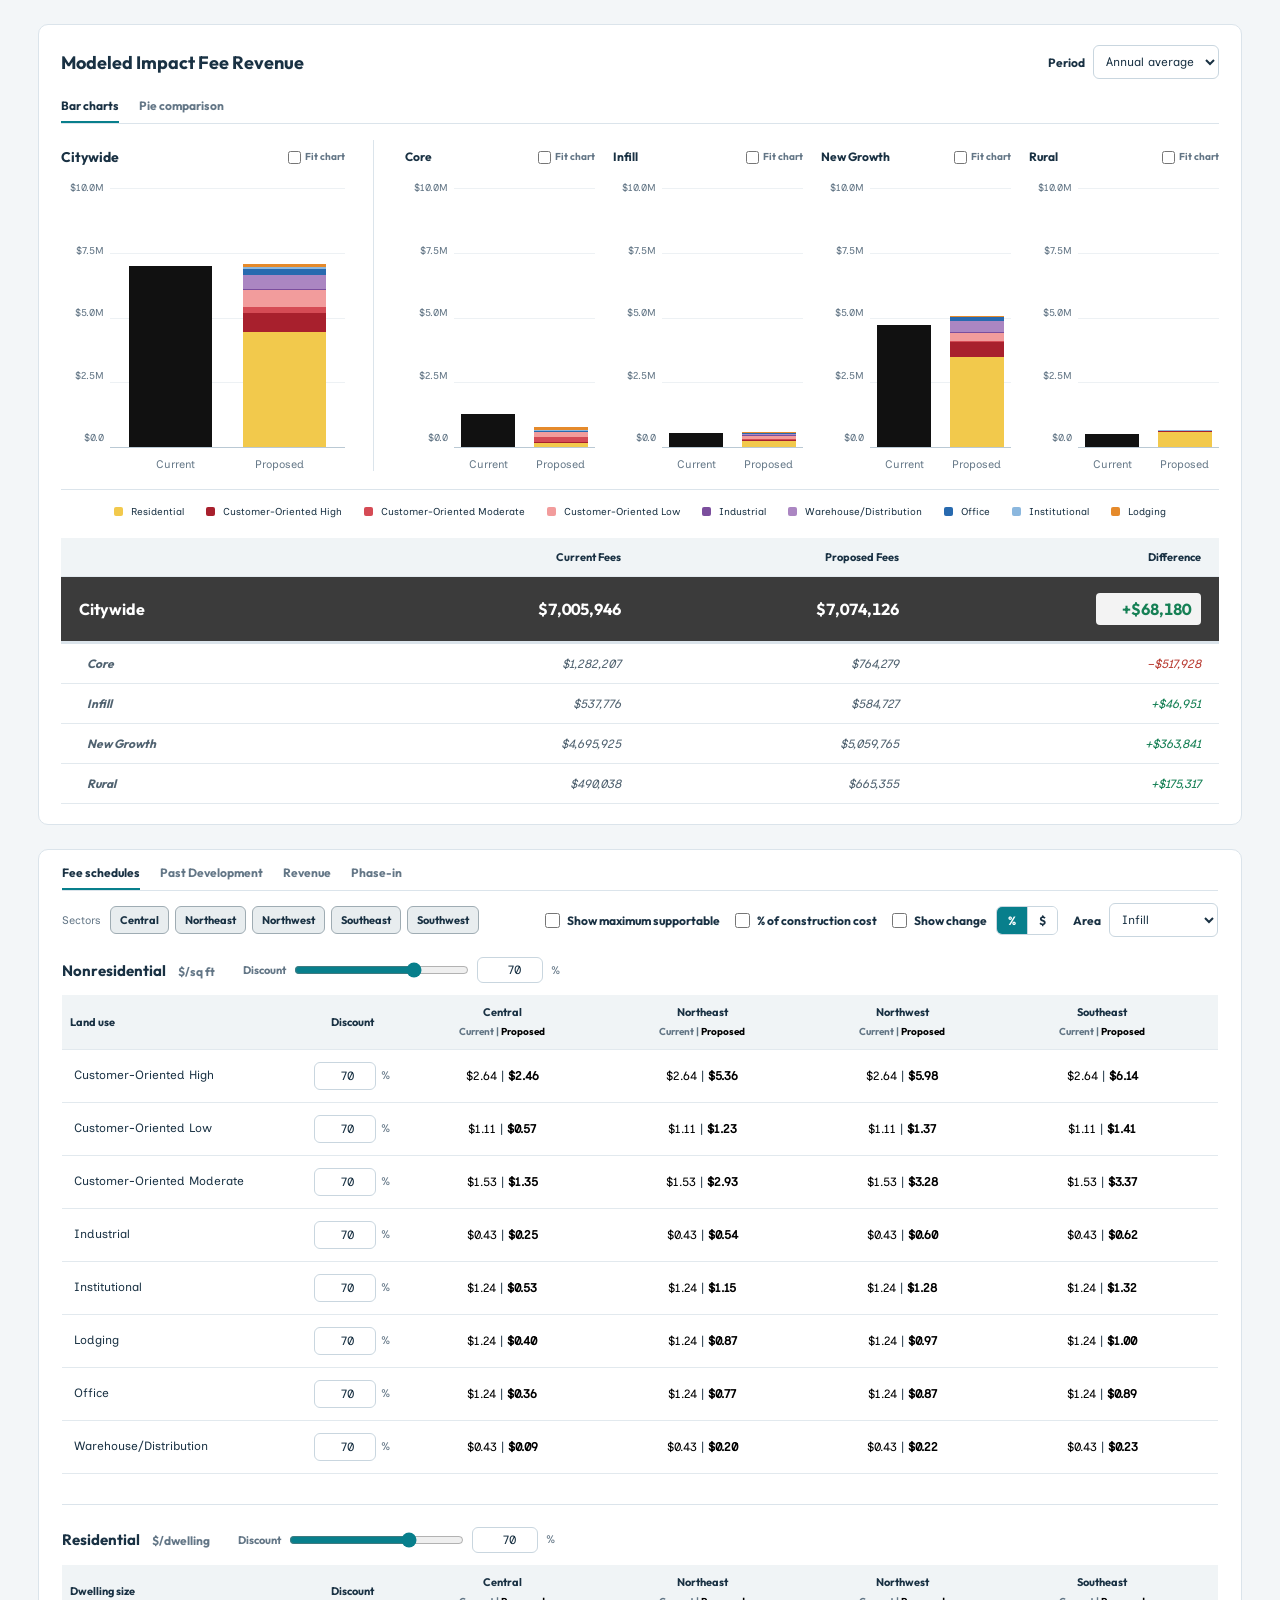
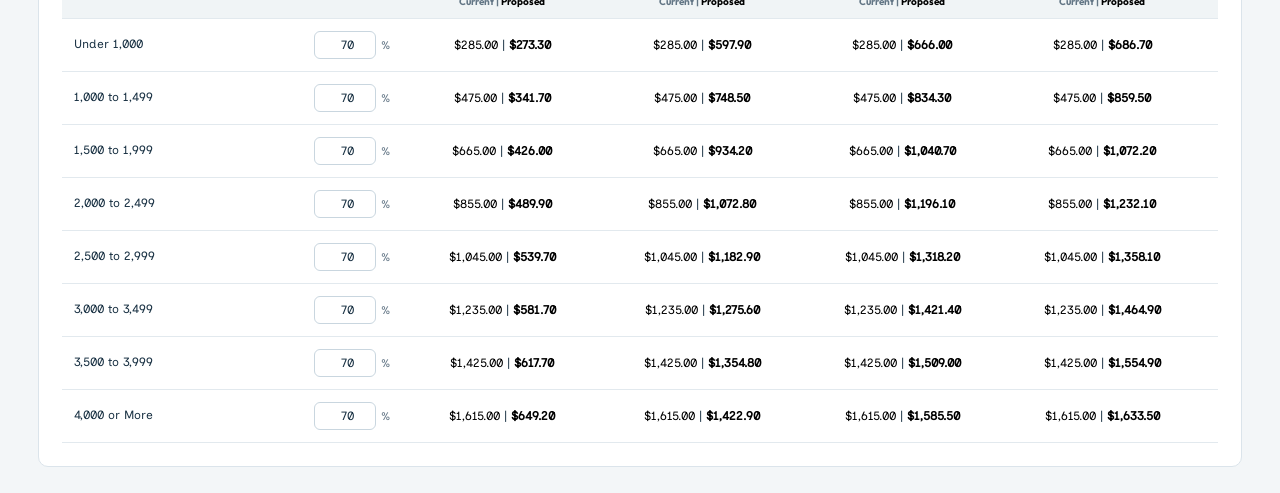
==== commit 181b0014: "Update index.html" ====
--- a/index.html
+++ b/index.html
@@ -264,7 +264,7 @@
 
 .phase-step-input{display:flex;align-items:center;gap:5px}.phase-step-input input[type=number]{width:78px;padding:7px 8px}.phase-step-input>span{font-size:12px;color:var(--muted)}.input-status{font-size:12px;color:#ba3f36;line-height:1.4;margin-top:8px}.input-status:empty{display:none}.phase-step-input input[aria-invalid=true]{border-color:#ba3f36}
 
-.fee-area-toggles{display:flex;flex-wrap:wrap;align-items:center;gap:6px;margin-right:auto}.fee-area-toggles>span{font-size:11px;color:var(--muted);margin-right:3px}.fee-area-toggles button{font-size:11px;padding:6px 9px;background:#fff;border-color:#d2dade;color:#637686;white-space:nowrap}.fee-area-toggles button[aria-pressed=true]{background:#e8edef;border-color:#9facb3;color:#193143}.fee-area-toggles button:disabled{opacity:.4;cursor:default}.fee-area-toggles button:focus-visible{outline:2px solid var(--teal);outline-offset:2px}@media(max-width:900px){.fee-area-toggles{flex-basis:100%}.dashboard-panel>#fee-filters{justify-content:flex-start}}
+.fee-sector-toggles{display:flex;flex-wrap:wrap;align-items:center;gap:6px;margin-right:auto}.fee-sector-toggles>span{font-size:11px;color:var(--muted);margin-right:3px}.fee-sector-toggles button{font-size:11px;padding:6px 9px;background:#fff;border-color:#d2dade;color:#637686;white-space:nowrap}.fee-sector-toggles button[aria-pressed=true]{background:#e8edef;border-color:#9facb3;color:#193143}.fee-sector-toggles button:disabled{opacity:.4;cursor:default}.fee-sector-toggles button:focus-visible{outline:2px solid var(--teal);outline-offset:2px}@media(max-width:900px){.fee-sector-toggles{flex-basis:100%}.dashboard-panel>#fee-filters{justify-content:flex-start}}
 
 /* Fixed leading columns keep discount inputs in place as area columns toggle. */
 .fee-schedule{table-layout:fixed;width:100%;margin-left:0;margin-right:0}.fee-schedule th:first-child,.fee-schedule td:first-child{width:240px;min-width:240px;max-width:240px}.fee-schedule th.discount-column,.fee-schedule td.discount-cell{width:100px;min-width:100px;max-width:100px}.fee-schedule th,.fee-schedule td{overflow:visible}
@@ -279,7 +279,7 @@
 .fee-construction-share{color:#000;font-weight:400}
 </style></head><body><div class="layout">
 <main><section class="panel revenue-overview"><div class="section-head"><h2>Modeled Impact Fee Revenue</h2><div class="filters"><label class="inline-field">Period<select id="period"><option value="1">Annual average</option><option value="5">Five-year total</option></select></label></div></div><div class="chart-view-tabs" role="tablist" aria-label="Revenue chart view"><button id="chart-tab-bars" type="button" role="tab" aria-controls="bar-chart-panel" aria-selected="true" tabindex="0">Bar charts</button><button id="chart-tab-pies" type="button" role="tab" aria-controls="pie-chart-panel" aria-selected="false" tabindex="-1">Pie comparison</button></div><div id="bar-chart-panel" role="tabpanel" aria-labelledby="chart-tab-bars"><div class="revenue-chart-layout"><section class="city-chart"><div class="chart-heading"><h3>Citywide</h3><label class="chart-fit-toggle" title="Fit both bars to this chart’s own revenue range."><input id="chart-fit-citywide" type="checkbox" aria-label="Citywide fit chart">Fit chart</label></div><div id="city-revenue-chart"><div class="comparison-chart" data-chart-scale="standard" role="group" aria-label="Citywide: current revenue $7,005,946, proposed revenue $7,074,126, standard linear revenue scale"><div class="chart-axis" aria-hidden="true" title="Linear revenue axis"><span>$10M</span><span>$7.5M</span><span>$5M</span><span>$2.5M</span><span>$0</span></div><div class="bar-plot"><div class="revenue-bar current-revenue-bar" style="height:70.05945957199366%" tabindex="0" data-chart-current="true" data-chart-amount="$7,005,946" aria-label="Current revenue: $7,005,946"></div><div class="revenue-bar proposed-revenue-bar" aria-label="Proposed revenue by land use"><div class="revenue-segment" tabindex="0" style="height:44.516372809932136%;background:#f2c94c;color:#172b3a" data-chart-category="Residential" data-chart-scope="Citywide" data-chart-amount="$4,451,637" data-chart-share="62.9%" aria-label="Residential: $4,451,637 · 62.9% of proposed revenue"></div><div class="revenue-segment" tabindex="0" style="height:7.225754581823537%;background:#a8202d;color:#fff" data-chart-category="Customer-Oriented High" data-chart-scope="Citywide" data-chart-amount="$722,575" data-chart-share="10.2%" aria-label="Customer-Oriented High: $722,575 · 10.2% of proposed revenue"></div><div class="revenue-segment" tabindex="0" style="height:2.4354161615445022%;background:#d54b55;color:#fff" data-chart-category="Customer-Oriented Moderate" data-chart-scope="Citywide" data-chart-amount="$243,542" data-chart-share="3.4%" aria-label="Customer-Oriented Moderate: $243,542 · 3.4% of proposed revenue"></div><div class="revenue-segment" tabindex="0" style="height:6.3416812967467635%;background:#f29c9c;color:#172b3a" data-chart-category="Customer-Oriented Low" data-chart-scope="Citywide" data-chart-amount="$634,168" data-chart-share="9.0%" aria-label="Customer-Oriented Low: $634,168 · 9.0% of proposed revenue"></div><div class="revenue-segment" tabindex="0" style="height:0.6746990739799514%;background:#7b4e9d;color:#fff" data-chart-category="Industrial" data-chart-scope="Citywide" data-chart-amount="$67,470" data-chart-share="1.0%" aria-label="Industrial: $67,470 · 1.0% of proposed revenue"></div><div class="revenue-segment" tabindex="0" style="height:5.246825880401744%;background:#ab86c2;color:#172b3a" data-chart-category="Warehouse/Distribution" data-chart-scope="Citywide" data-chart-amount="$524,683" data-chart-share="7.4%" aria-label="Warehouse/Distribution: $524,683 · 7.4% of proposed revenue"></div><div class="revenue-segment" tabindex="0" style="height:2.3671449968336873%;background:#286aaf;color:#fff" data-chart-category="Office" data-chart-scope="Citywide" data-chart-amount="$236,714" data-chart-share="3.3%" aria-label="Office: $236,714 · 3.3% of proposed revenue"></div><div class="revenue-segment" tabindex="0" style="height:0.6045954404876142%;background:#8bb7de;color:#172b3a" data-chart-category="Institutional" data-chart-scope="Citywide" data-chart-amount="$60,460" data-chart-share="0.9%" aria-label="Institutional: $60,460 · 0.9% of proposed revenue"></div><div class="revenue-segment" tabindex="0" style="height:1.328773576444732%;background:#e58a2b;color:#172b3a" data-chart-category="Lodging" data-chart-scope="Citywide" data-chart-amount="$132,877" data-chart-share="1.9%" aria-label="Lodging: $132,877 · 1.9% of proposed revenue"></div></div></div></div></div><div class="chart-bar-labels"><span>Current</span><span>Proposed</span></div></section><section class="benefit-chart-section"><div id="benefit-revenue-charts" class="benefit-chart-grid"><section class="benefit-chart"><div class="chart-heading"><h4>Core</h4><label class="chart-fit-toggle" title="Fit both bars to this chart’s own revenue range."><input id="chart-fit-core" type="checkbox" data-chart-fit="Core" aria-label="Core fit chart">Fit chart</label></div><div class="comparison-chart" data-chart-scale="standard" role="group" aria-label="Core: current revenue $1,282,207, proposed revenue $764,279, standard linear revenue scale"><div class="chart-axis" aria-hidden="true" title="Linear revenue axis"><span>$10M</span><span>$7.5M</span><span>$5M</span><span>$2.5M</span><span>$0</span></div><div class="bar-plot"><div class="revenue-bar current-revenue-bar" style="height:12.822073263684253%" tabindex="0" data-chart-current="true" data-chart-amount="$1,282,207" aria-label="Current revenue: $1,282,207"></div><div class="revenue-bar proposed-revenue-bar" aria-label="Proposed revenue by land use"><div class="revenue-segment" tabindex="0" style="height:1.4649713721889337%;background:#f2c94c;color:#172b3a" data-chart-category="Residential" data-chart-scope="Core" data-chart-amount="$146,497" data-chart-share="19.2%" aria-label="Residential: $146,497 · 19.2% of proposed revenue"></div><div class="revenue-segment" tabindex="0" style="height:0.5019344975741238%;background:#a8202d;color:#fff" data-chart-category="Customer-Oriented High" data-chart-scope="Core" data-chart-amount="$50,193" data-chart-share="6.6%" aria-label="Customer-Oriented High: $50,193 · 6.6% of proposed revenue"></div><div class="revenue-segment" tabindex="0" style="height:2.0183274372093027%;background:#d54b55;color:#fff" data-chart-category="Customer-Oriented Moderate" data-chart-scope="Core" data-chart-amount="$201,833" data-chart-share="26.4%" aria-label="Customer-Oriented Moderate: $201,833 · 26.4% of proposed revenue"></div><div class="revenue-segment" tabindex="0" style="height:1.839507632572778%;background:#f29c9c;color:#172b3a" data-chart-category="Customer-Oriented Low" data-chart-scope="Core" data-chart-amount="$183,951" data-chart-share="24.1%" aria-label="Customer-Oriented Low: $183,951 · 24.1% of proposed revenue"></div><div class="revenue-segment" tabindex="0" style="height:0.006920371579965057%;background:#7b4e9d;color:#fff" data-chart-category="Industrial" data-chart-scope="Core" data-chart-amount="$692" data-chart-share="0.1%" aria-label="Industrial: $692 · 0.1% of proposed revenue"></div><div class="revenue-segment" tabindex="0" style="height:0.007147710144925767%;background:#ab86c2;color:#172b3a" data-chart-category="Warehouse/Distribution" data-chart-scope="Core" data-chart-amount="$715" data-chart-share="0.1%" aria-label="Warehouse/Distribution: $715 · 0.1% of proposed revenue"></div><div class="revenue-segment" tabindex="0" style="height:0.6920168198336984%;background:#286aaf;color:#fff" data-chart-category="Office" data-chart-scope="Core" data-chart-amount="$69,202" data-chart-share="9.1%" aria-label="Office: $69,202 · 9.1% of proposed revenue"></div><div class="revenue-segment" tabindex="0" style="height:0.09628101421899338%;background:#8bb7de;color:#172b3a" data-chart-category="Institutional" data-chart-scope="Core" data-chart-amount="$9,628" data-chart-share="1.3%" aria-label="Institutional: $9,628 · 1.3% of proposed revenue"></div><div class="revenue-segment" tabindex="0" style="height:1.015687252444737%;background:#e58a2b;color:#172b3a" data-chart-category="Lodging" data-chart-scope="Core" data-chart-amount="$101,569" data-chart-share="13.3%" aria-label="Lodging: $101,569 · 13.3% of proposed revenue"></div></div></div></div><div class="chart-bar-labels"><span>Current</span><span>Proposed</span></div></section><section class="benefit-chart"><div class="chart-heading"><h4>Infill</h4><label class="chart-fit-toggle" title="Fit both bars to this chart’s own revenue range."><input id="chart-fit-infill" type="checkbox" data-chart-fit="Infill" aria-label="Infill fit chart">Fit chart</label></div><div class="comparison-chart" data-chart-scale="standard" role="group" aria-label="Infill: current revenue $537,776, proposed revenue $584,727, standard linear revenue scale"><div class="chart-axis" aria-hidden="true" title="Linear revenue axis"><span>$10M</span><span>$7.5M</span><span>$5M</span><span>$2.5M</span><span>$0</span></div><div class="bar-plot"><div class="revenue-bar current-revenue-bar" style="height:5.377762315681406%" tabindex="0" data-chart-current="true" data-chart-amount="$537,776" aria-label="Current revenue: $537,776"></div><div class="revenue-bar proposed-revenue-bar" aria-label="Proposed revenue by land use"><div class="revenue-segment" tabindex="0" style="height:2.1629868000000005%;background:#f2c94c;color:#172b3a" data-chart-category="Residential" data-chart-scope="Infill" data-chart-amount="$216,299" data-chart-share="37.0%" aria-label="Residential: $216,299 · 37.0% of proposed revenue"></div><div class="revenue-segment" tabindex="0" style="height:0.8916094112699358%;background:#a8202d;color:#fff" data-chart-category="Customer-Oriented High" data-chart-scope="Infill" data-chart-amount="$89,161" data-chart-share="15.2%" aria-label="Customer-Oriented High: $89,161 · 15.2% of proposed revenue"></div><div class="revenue-segment" tabindex="0" style="height:0.15811545841101937%;background:#d54b55;color:#fff" data-chart-category="Customer-Oriented Moderate" data-chart-scope="Infill" data-chart-amount="$15,812" data-chart-share="2.7%" aria-label="Customer-Oriented Moderate: $15,812 · 2.7% of proposed revenue"></div><div class="revenue-segment" tabindex="0" style="height:1.142647803282144%;background:#f29c9c;color:#172b3a" data-chart-category="Customer-Oriented Low" data-chart-scope="Infill" data-chart-amount="$114,265" data-chart-share="19.5%" aria-label="Customer-Oriented Low: $114,265 · 19.5% of proposed revenue"></div><div class="revenue-segment" tabindex="0" style="height:0.1908240047999996%;background:#7b4e9d;color:#fff" data-chart-category="Industrial" data-chart-scope="Infill" data-chart-amount="$19,082" data-chart-share="3.3%" aria-label="Industrial: $19,082 · 3.3% of proposed revenue"></div><div class="revenue-segment" tabindex="0" style="height:0.7204354276614859%;background:#ab86c2;color:#172b3a" data-chart-category="Warehouse/Distribution" data-chart-scope="Infill" data-chart-amount="$72,044" data-chart-share="12.3%" aria-label="Warehouse/Distribution: $72,044 · 12.3% of proposed revenue"></div><div class="revenue-segment" tabindex="0" style="height:0.24780173879999978%;background:#286aaf;color:#fff" data-chart-category="Office" data-chart-scope="Infill" data-chart-amount="$24,780" data-chart-share="4.2%" aria-label="Office: $24,780 · 4.2% of proposed revenue"></div><div class="revenue-segment" tabindex="0" style="height:0.14455986593982662%;background:#8bb7de;color:#172b3a" data-chart-category="Institutional" data-chart-scope="Infill" data-chart-amount="$14,456" data-chart-share="2.5%" aria-label="Institutional: $14,456 · 2.5% of proposed revenue"></div><div class="revenue-segment" tabindex="0" style="height:0.18828915839999905%;background:#e58a2b;color:#172b3a" data-chart-category="Lodging" data-chart-scope="Infill" data-chart-amount="$18,829" data-chart-share="3.2%" aria-label="Lodging: $18,829 · 3.2% of proposed revenue"></div></div></div></div><div class="chart-bar-labels"><span>Current</span><span>Proposed</span></div></section><section class="benefit-chart"><div class="chart-heading"><h4>New Growth</h4><label class="chart-fit-toggle" title="Fit both bars to this chart’s own revenue range."><input id="chart-fit-new-growth" type="checkbox" data-chart-fit="New Growth" aria-label="New Growth fit chart">Fit chart</label></div><div class="comparison-chart" data-chart-scale="standard" role="group" aria-label="New Growth: current revenue $4,695,925, proposed revenue $5,059,765, standard linear revenue scale"><div class="chart-axis" aria-hidden="true" title="Linear revenue axis"><span>$10M</span><span>$7.5M</span><span>$5M</span><span>$2.5M</span><span>$0</span></div><div class="bar-plot"><div class="revenue-bar current-revenue-bar" style="height:46.95924514524243%" tabindex="0" data-chart-current="true" data-chart-amount="$4,695,925" aria-label="Current revenue: $4,695,925"></div><div class="revenue-bar proposed-revenue-bar" aria-label="Proposed revenue by land use"><div class="revenue-segment" tabindex="0" style="height:34.84159063774321%;background:#f2c94c;color:#172b3a" data-chart-category="Residential" data-chart-scope="New Growth" data-chart-amount="$3,484,159" data-chart-share="68.9%" aria-label="Residential: $3,484,159 · 68.9% of proposed revenue"></div><div class="revenue-segment" tabindex="0" style="height:5.716499220379475%;background:#a8202d;color:#fff" data-chart-category="Customer-Oriented High" data-chart-scope="New Growth" data-chart-amount="$571,650" data-chart-share="11.3%" aria-label="Customer-Oriented High: $571,650 · 11.3% of proposed revenue"></div><div class="revenue-segment" tabindex="0" style="height:0.25897326592418324%;background:#d54b55;color:#fff" data-chart-category="Customer-Oriented Moderate" data-chart-scope="New Growth" data-chart-amount="$25,897" data-chart-share="0.5%" aria-label="Customer-Oriented Moderate: $25,897 · 0.5% of proposed revenue"></div><div class="revenue-segment" tabindex="0" style="height:3.1203874292078098%;background:#f29c9c;color:#172b3a" data-chart-category="Customer-Oriented Low" data-chart-scope="New Growth" data-chart-amount="$312,039" data-chart-share="6.2%" aria-label="Customer-Oriented Low: $312,039 · 6.2% of proposed revenue"></div><div class="revenue-segment" tabindex="0" style="height:0.3510688392000034%;background:#7b4e9d;color:#fff" data-chart-category="Industrial" data-chart-scope="New Growth" data-chart-amount="$35,107" data-chart-share="0.7%" aria-label="Industrial: $35,107 · 0.7% of proposed revenue"></div><div class="revenue-segment" tabindex="0" style="height:4.510323026290209%;background:#ab86c2;color:#172b3a" data-chart-category="Warehouse/Distribution" data-chart-scope="New Growth" data-chart-amount="$451,032" data-chart-share="8.9%" aria-label="Warehouse/Distribution: $451,032 · 8.9% of proposed revenue"></div><div class="revenue-segment" tabindex="0" style="height:1.3431417893999935%;background:#286aaf;color:#fff" data-chart-category="Office" data-chart-scope="New Growth" data-chart-amount="$134,314" data-chart-share="2.7%" aria-label="Office: $134,314 · 2.7% of proposed revenue"></div><div class="revenue-segment" tabindex="0" style="height:0.33254243056602917%;background:#8bb7de;color:#172b3a" data-chart-category="Institutional" data-chart-scope="New Growth" data-chart-amount="$33,254" data-chart-share="0.7%" aria-label="Institutional: $33,254 · 0.7% of proposed revenue"></div><div class="revenue-segment" tabindex="0" style="height:0.12312581160000491%;background:#e58a2b;color:#172b3a" data-chart-category="Lodging" data-chart-scope="New Growth" data-chart-amount="$12,313" data-chart-share="0.2%" aria-label="Lodging: $12,313 · 0.2% of proposed revenue"></div></div></div></div><div class="chart-bar-labels"><span>Current</span><span>Proposed</span></div></section><section class="benefit-chart"><div class="chart-heading"><h4>Rural</h4><label class="chart-fit-toggle" title="Fit both bars to this chart’s own revenue range."><input id="chart-fit-rural" type="checkbox" data-chart-fit="Rural" aria-label="Rural fit chart">Fit chart</label></div><div class="comparison-chart" data-chart-scale="standard" role="group" aria-label="Rural: current revenue $490,038, proposed revenue $665,355, standard linear revenue scale"><div class="chart-axis" aria-hidden="true" title="Linear revenue axis"><span>$10M</span><span>$7.5M</span><span>$5M</span><span>$2.5M</span><span>$0</span></div><div class="bar-plot"><div class="revenue-bar current-revenue-bar" style="height:4.900378847385575%" tabindex="0" data-chart-current="true" data-chart-amount="$490,038" aria-label="Current revenue: $490,038"></div><div class="revenue-bar proposed-revenue-bar" aria-label="Proposed revenue by land use"><div class="revenue-segment" tabindex="0" style="height:6.046824%;background:#f2c94c;color:#172b3a" data-chart-category="Residential" data-chart-scope="Rural" data-chart-amount="$604,682" data-chart-share="90.9%" aria-label="Residential: $604,682 · 90.9% of proposed revenue"></div><div class="revenue-segment" tabindex="0" style="height:0.11571145259999938%;background:#a8202d;color:#fff" data-chart-category="Customer-Oriented High" data-chart-scope="Rural" data-chart-amount="$11,571" data-chart-share="1.7%" aria-label="Customer-Oriented High: $11,571 · 1.7% of proposed revenue"></div><div class="revenue-segment" tabindex="0" style="height:0.23913843168402238%;background:#f29c9c;color:#172b3a" data-chart-category="Customer-Oriented Low" data-chart-scope="Rural" data-chart-amount="$23,914" data-chart-share="3.6%" aria-label="Customer-Oriented Low: $23,914 · 3.6% of proposed revenue"></div><div class="revenue-segment" tabindex="0" style="height:0.12588585839999933%;background:#7b4e9d;color:#fff" data-chart-category="Industrial" data-chart-scope="Rural" data-chart-amount="$12,589" data-chart-share="1.9%" aria-label="Industrial: $12,589 · 1.9% of proposed revenue"></div><div class="revenue-segment" tabindex="0" style="height:0.008919716305108238%;background:#ab86c2;color:#172b3a" data-chart-category="Warehouse/Distribution" data-chart-scope="Rural" data-chart-amount="$892" data-chart-share="0.1%" aria-label="Warehouse/Distribution: $892 · 0.1% of proposed revenue"></div><div class="revenue-segment" tabindex="0" style="height:0.08418464880000087%;background:#286aaf;color:#fff" data-chart-category="Office" data-chart-scope="Rural" data-chart-amount="$8,418" data-chart-share="1.3%" aria-label="Office: $8,418 · 1.3% of proposed revenue"></div><div class="revenue-segment" tabindex="0" style="height:0.031212129762760554%;background:#8bb7de;color:#172b3a" data-chart-category="Institutional" data-chart-scope="Rural" data-chart-amount="$3,121" data-chart-share="0.5%" aria-label="Institutional: $3,121 · 0.5% of proposed revenue"></div><div class="revenue-segment" tabindex="0" style="height:0.0016713539999999583%;background:#e58a2b;color:#172b3a" data-chart-category="Lodging" data-chart-scope="Rural" data-chart-amount="$167" data-chart-share="0.0%" aria-label="Lodging: $167 · 0.0% of proposed revenue"></div></div></div></div><div class="chart-bar-labels"><span>Current</span><span>Proposed</span></div></section></div></section></div><div id="revenue-chart-legend" class="revenue-chart-legend" aria-label="Proposed revenue by land use"><span class="revenue-legend-item" title="Residential: $4,451,637 proposed revenue"><i style="background:#f2c94c" aria-hidden="true"></i><span>Residential</span></span><span class="revenue-legend-item" title="Customer-Oriented High: $722,575 proposed revenue"><i style="background:#a8202d" aria-hidden="true"></i><span>Customer-Oriented High</span></span><span class="revenue-legend-item" title="Customer-Oriented Moderate: $243,542 proposed revenue"><i style="background:#d54b55" aria-hidden="true"></i><span>Customer-Oriented Moderate</span></span><span class="revenue-legend-item" title="Customer-Oriented Low: $634,168 proposed revenue"><i style="background:#f29c9c" aria-hidden="true"></i><span>Customer-Oriented Low</span></span><span class="revenue-legend-item" title="Industrial: $67,470 proposed revenue"><i style="background:#7b4e9d" aria-hidden="true"></i><span>Industrial</span></span><span class="revenue-legend-item" title="Warehouse/Distribution: $524,683 proposed revenue"><i style="background:#ab86c2" aria-hidden="true"></i><span>Warehouse/Distribution</span></span><span class="revenue-legend-item" title="Office: $236,714 proposed revenue"><i style="background:#286aaf" aria-hidden="true"></i><span>Office</span></span><span class="revenue-legend-item" title="Institutional: $60,460 proposed revenue"><i style="background:#8bb7de" aria-hidden="true"></i><span>Institutional</span></span><span class="revenue-legend-item" title="Lodging: $132,877 proposed revenue"><i style="background:#e58a2b" aria-hidden="true"></i><span>Lodging</span></span></div></div><div id="pie-chart-panel" role="tabpanel" aria-labelledby="chart-tab-pies" hidden><div class="pie-view-filters"><label class="inline-field">Area<select id="pie-area"><option>Citywide</option><option>Core</option><option>Infill</option><option>New Growth</option><option>Rural</option></select></label></div><div class="pie-comparison-grid"><section class="pie-chart-card"><h3>Current Fees</h3><div id="current-revenue-pie"><svg class="revenue-pie" viewBox="0 0 320 320" role="group" aria-label="Citywide, Current fee revenue by land use, total $7,005,946"><path d="M 160 160 L 160 20 A 140 140 0 1 1 146.63711939517475 299.3608030327796 Z" class="revenue-pie-slice" tabindex="0" fill="#f2c94c" data-chart-category="Residential" data-chart-scope="Citywide" data-chart-kind="Current" data-chart-amount="$3,609,564" data-chart-share="51.5%" aria-label="Residential: $3,609,564 · 51.5% of current revenue"></path><text x="251.89492907021287" y="164.39568096892265" text-anchor="middle" dominant-baseline="middle" fill="#172b3a" class="pie-percentage" aria-hidden="true">51.5%</text><path d="M 160 160 L 146.63711939517475 299.3608030327796 A 140 140 0 0 1 100.68229700137653 286.81249982145727 Z" class="revenue-pie-slice" tabindex="0" fill="#a8202d" data-chart-category="Customer-Oriented High" data-chart-scope="Citywide" data-chart-kind="Current" data-chart-amount="$381,262" data-chart-share="5.4%" aria-label="Customer-Oriented High: $381,262 · 5.4% of current revenue"></path><text x="135.76593113051842" y="248.7508304526173" text-anchor="middle" dominant-baseline="middle" fill="#fff" class="pie-percentage" aria-hidden="true">5.4%</text><path d="M 160 160 L 100.68229700137653 286.81249982145727 A 140 140 0 0 1 75.28054493882588 271.45678056600104 Z" class="revenue-pie-slice" tabindex="0" fill="#d54b55" data-chart-category="Customer-Oriented Moderate" data-chart-scope="Citywide" data-chart-kind="Current" data-chart-amount="$236,851" data-chart-share="3.4%" aria-label="Customer-Oriented Moderate: $236,851 · 3.4% of current revenue"></path><path d="M 160 160 L 75.28054493882588 271.45678056600104 A 140 140 0 0 1 24.870003964379066 196.6044283033224 Z" class="revenue-pie-slice" tabindex="0" fill="#f29c9c" data-chart-category="Customer-Oriented Low" data-chart-scope="Citywide" data-chart-kind="Current" data-chart-amount="$731,818" data-chart-share="10.4%" aria-label="Customer-Oriented Low: $731,818 · 10.4% of current revenue"></path><text x="83.6916955448373" y="211.39107579315885" text-anchor="middle" dominant-baseline="middle" fill="#172b3a" class="pie-percentage" aria-hidden="true">10.4%</text><path d="M 160 160 L 24.870003964379066 196.6044283033224 A 140 140 0 0 1 23.277572706642587 190.11607336643672 Z" class="revenue-pie-slice" tabindex="0" fill="#7b4e9d" data-chart-category="Industrial" data-chart-scope="Citywide" data-chart-kind="Current" data-chart-amount="$53,215" data-chart-share="0.8%" aria-label="Industrial: $53,215 · 0.8% of current revenue"></path><path d="M 160 160 L 23.277572706642587 190.11607336643672 A 140 140 0 0 1 59.42886656823781 62.60673986229496 Z" class="revenue-pie-slice" tabindex="0" fill="#ab86c2" data-chart-category="Warehouse/Distribution" data-chart-scope="Citywide" data-chart-kind="Current" data-chart-amount="$1,099,595" data-chart-share="15.7%" aria-label="Warehouse/Distribution: $1,099,595 · 15.7% of current revenue"></path><text x="71.4886481340062" y="134.90536728991168" text-anchor="middle" dominant-baseline="middle" fill="#172b3a" class="pie-percentage" aria-hidden="true">15.7%</text><path d="M 160 160 L 59.42886656823781 62.60673986229496 A 140 140 0 0 1 109.63967819193631 29.371373782817926 Z" class="revenue-pie-slice" tabindex="0" fill="#286aaf" data-chart-category="Office" data-chart-scope="Citywide" data-chart-kind="Current" data-chart-amount="$483,350" data-chart-share="6.9%" aria-label="Office: $483,350 · 6.9% of current revenue"></path><text x="109.22014542934548" y="83.28359777868114" text-anchor="middle" dominant-baseline="middle" fill="#fff" class="pie-percentage" aria-hidden="true">6.9%</text><path d="M 160 160 L 109.63967819193631 29.371373782817926 A 140 140 0 0 1 118.49350172289934 26.294313506219794 Z" class="revenue-pie-slice" tabindex="0" fill="#8bb7de" data-chart-category="Institutional" data-chart-scope="Citywide" data-chart-kind="Current" data-chart-amount="$74,668" data-chart-share="1.1%" aria-label="Institutional: $74,668 · 1.1% of current revenue"></path><path d="M 160 160 L 118.49350172289934 26.294313506219794 A 140 140 0 0 1 159.99999999999997 20 Z" class="revenue-pie-slice" tabindex="0" fill="#e58a2b" data-chart-category="Lodging" data-chart-scope="Citywide" data-chart-kind="Current" data-chart-amount="$335,624" data-chart-share="4.8%" aria-label="Lodging: $335,624 · 4.8% of current revenue"></path><text x="146.20622947064194" y="69.0399434114984" text-anchor="middle" dominant-baseline="middle" fill="#172b3a" class="pie-percentage" aria-hidden="true">4.8%</text></svg><div class="pie-revenue-total">$7,005,946</div></div></section><section class="pie-chart-card"><h3>Proposed Fees</h3><div id="proposed-revenue-pie"><svg class="revenue-pie" viewBox="0 0 320 320" role="group" aria-label="Citywide, Proposed fee revenue by land use, total $7,074,126"><path d="M 160 160 L 160 20 A 140 140 0 1 1 58.37633543936245 256.2945003687491 Z" class="revenue-pie-slice" tabindex="0" fill="#f2c94c" data-chart-category="Residential" data-chart-scope="Citywide" data-chart-kind="Proposed" data-chart-amount="$4,451,637" data-chart-share="62.9%" aria-label="Residential: $4,451,637 · 62.9% of proposed revenue"></path><text x="244.5153547148406" y="196.34769342647027" text-anchor="middle" dominant-baseline="middle" fill="#172b3a" class="pie-percentage" aria-hidden="true">62.9%</text><path d="M 160 160 L 58.37633543936245 256.2945003687491 A 140 140 0 0 1 20.952119194470157 176.29990317428792 Z" class="revenue-pie-slice" tabindex="0" fill="#a8202d" data-chart-category="Customer-Oriented High" data-chart-scope="Citywide" data-chart-kind="Proposed" data-chart-amount="$722,575" data-chart-share="10.2%" aria-label="Customer-Oriented High: $722,575 · 10.2% of proposed revenue"></path><text x="76.66847610460668" y="198.9853450064443" text-anchor="middle" dominant-baseline="middle" fill="#fff" class="pie-percentage" aria-hidden="true">10.2%</text><path d="M 160 160 L 20.952119194470157 176.29990317428792 A 140 140 0 0 1 20.694105714543042 146.07635761271183 Z" class="revenue-pie-slice" tabindex="0" fill="#d54b55" data-chart-category="Customer-Oriented Moderate" data-chart-scope="Citywide" data-chart-kind="Proposed" data-chart-amount="$243,542" data-chart-share="3.4%" aria-label="Customer-Oriented Moderate: $243,542 · 3.4% of proposed revenue"></path><path d="M 160 160 L 20.694105714543042 146.07635761271183 A 140 140 0 0 1 49.648977931288414 73.84518627267119 Z" class="revenue-pie-slice" tabindex="0" fill="#f29c9c" data-chart-category="Customer-Oriented Low" data-chart-scope="Citywide" data-chart-kind="Proposed" data-chart-amount="$634,168" data-chart-share="9.0%" aria-label="Customer-Oriented Low: $634,168 · 9.0% of proposed revenue"></path><text x="74.60560810339526" y="125.76846727636803" text-anchor="middle" dominant-baseline="middle" fill="#172b3a" class="pie-percentage" aria-hidden="true">9.0%</text><path d="M 160 160 L 49.648977931288414 73.84518627267119 A 140 140 0 0 1 55.00690863615182 67.39087104468248 Z" class="revenue-pie-slice" tabindex="0" fill="#7b4e9d" data-chart-category="Industrial" data-chart-scope="Citywide" data-chart-kind="Proposed" data-chart-amount="$67,470" data-chart-share="1.0%" aria-label="Industrial: $67,470 · 1.0% of proposed revenue"></path><path d="M 160 160 L 55.00690863615182 67.39087104468248 A 140 140 0 0 1 107.81531899796465 30.08941895012626 Z" class="revenue-pie-slice" tabindex="0" fill="#ab86c2" data-chart-category="Warehouse/Distribution" data-chart-scope="Citywide" data-chart-kind="Proposed" data-chart-amount="$524,683" data-chart-share="7.4%" aria-label="Warehouse/Distribution: $524,683 · 7.4% of proposed revenue"></path><text x="106.92147424823534" y="84.85567151128932" text-anchor="middle" dominant-baseline="middle" fill="#172b3a" class="pie-percentage" aria-hidden="true">7.4%</text><path d="M 160 160 L 107.81531899796465 30.08941895012626 A 140 140 0 0 1 136.07712681657645 22.059084609932228 Z" class="revenue-pie-slice" tabindex="0" fill="#286aaf" data-chart-category="Office" data-chart-scope="Citywide" data-chart-kind="Proposed" data-chart-amount="$236,714" data-chart-share="3.3%" aria-label="Office: $236,714 · 3.3% of proposed revenue"></path><path d="M 160 160 L 136.07712681657645 22.059084609932228 A 140 140 0 0 1 143.51543851352315 20.97389010477721 Z" class="revenue-pie-slice" tabindex="0" fill="#8bb7de" data-chart-category="Institutional" data-chart-scope="Citywide" data-chart-kind="Proposed" data-chart-amount="$60,460" data-chart-share="0.9%" aria-label="Institutional: $60,460 · 0.9% of proposed revenue"></path><path d="M 160 160 L 143.51543851352315 20.97389010477721 A 140 140 0 0 1 160.00000000000034 20 Z" class="revenue-pie-slice" tabindex="0" fill="#e58a2b" data-chart-category="Lodging" data-chart-scope="Citywide" data-chart-kind="Proposed" data-chart-amount="$132,877" data-chart-share="1.9%" aria-label="Lodging: $132,877 · 1.9% of proposed revenue"></path></svg><div class="pie-revenue-total">$7,074,126</div></div></section></div><div class="table-wrap pie-share-wrap"><table id="pie-share-table" class="pie-share-table"><caption class="sr-only">Citywide revenue share by land use</caption><thead><tr><th scope="col">Land use</th><th scope="col">Current Fees</th><th scope="col">Proposed Fees</th></tr></thead><tbody><tr><th scope="row"><i class="pie-legend-swatch" style="background:#f2c94c" aria-hidden="true"></i>Residential</th><td>51.5%</td><td>62.9%</td></tr><tr><th scope="row"><i class="pie-legend-swatch" style="background:#a8202d" aria-hidden="true"></i>Customer-Oriented High</th><td>5.4%</td><td>10.2%</td></tr><tr><th scope="row"><i class="pie-legend-swatch" style="background:#d54b55" aria-hidden="true"></i>Customer-Oriented Moderate</th><td>3.4%</td><td>3.4%</td></tr><tr><th scope="row"><i class="pie-legend-swatch" style="background:#f29c9c" aria-hidden="true"></i>Customer-Oriented Low</th><td>10.4%</td><td>9.0%</td></tr><tr><th scope="row"><i class="pie-legend-swatch" style="background:#7b4e9d" aria-hidden="true"></i>Industrial</th><td>0.8%</td><td>1.0%</td></tr><tr><th scope="row"><i class="pie-legend-swatch" style="background:#ab86c2" aria-hidden="true"></i>Warehouse/Distribution</th><td>15.7%</td><td>7.4%</td></tr><tr><th scope="row"><i class="pie-legend-swatch" style="background:#286aaf" aria-hidden="true"></i>Office</th><td>6.9%</td><td>3.3%</td></tr><tr><th scope="row"><i class="pie-legend-swatch" style="background:#8bb7de" aria-hidden="true"></i>Institutional</th><td>1.1%</td><td>0.9%</td></tr><tr><th scope="row"><i class="pie-legend-swatch" style="background:#e58a2b" aria-hidden="true"></i>Lodging</th><td>4.8%</td><td>1.9%</td></tr></tbody></table></div></div><div class="table-wrap revenue-summary-wrap"><table id="revenue-summary" class="revenue-summary"><caption class="sr-only">Current and proposed modeled revenue and differences for Citywide and each area</caption><thead><tr><th scope="col"><span class="sr-only">Area</span></th><th scope="col">Current Fees</th><th scope="col">Proposed Fees</th><th scope="col">Difference</th></tr></thead><tbody class="citywide-summary" aria-live="polite"><tr><th scope="row">Citywide</th><td><strong id="current">$7,005,946</strong></td><td><strong id="proposed">$7,074,126</strong></td><td><strong id="delta" class="difference-positive">+$68,180</strong></td></tr></tbody><tbody id="benefit-revenue-summary"><tr><th scope="row">Core</th><td>$1,282,207</td><td>$764,279</td><td class="revenue-difference difference-negative">−$517,928</td></tr><tr><th scope="row">Infill</th><td>$537,776</td><td>$584,727</td><td class="revenue-difference difference-positive">+$46,951</td></tr><tr><th scope="row">New Growth</th><td>$4,695,925</td><td>$5,059,765</td><td class="revenue-difference difference-positive">+$363,841</td></tr><tr><th scope="row">Rural</th><td>$490,038</td><td>$665,355</td><td class="revenue-difference difference-positive">+$175,317</td></tr></tbody></table></div></section>
-<section class="panel dashboard-panel"><div class="dashboard-tabs" role="tablist" aria-label="Fee dashboard"><button id="tab-fees" type="button" role="tab" aria-controls="fee-panel" aria-selected="true" tabindex="0">Fee schedules</button><button id="tab-activity" type="button" role="tab" aria-controls="activity-panel" aria-selected="false" tabindex="-1">Past Development</button><button id="tab-revenue" type="button" role="tab" aria-controls="revenue-panel" aria-selected="false" tabindex="-1">Revenue</button><button id="tab-phase" type="button" role="tab" aria-controls="phase-panel" aria-selected="false" tabindex="-1">Phase-in</button></div><div class="filters" id="fee-filters"><div class="fee-area-toggles" role="group" aria-label="Visible fee schedule areas"><span>Areas</span><button id="fee-area-new-growth" type="button" aria-pressed="true" aria-controls="fee-schedule residential-fee-schedule">New Growth</button><button id="fee-area-infill" type="button" aria-pressed="true" aria-controls="fee-schedule residential-fee-schedule">Infill</button><button id="fee-area-rural" type="button" aria-pressed="true" aria-controls="fee-schedule residential-fee-schedule">Rural</button><button id="fee-area-core" type="button" aria-pressed="true" aria-controls="fee-schedule residential-fee-schedule">Core</button></div><label class="percentage-toggle"><input id="show-fee-max" type="checkbox"> Show maximum supportable</label><div class="change-display"><label class="percentage-toggle"><input id="show-fee-change" type="checkbox"> Show change</label><div class="change-mode" role="group" aria-label="Fee change format"><button id="change-percent" type="button" aria-label="Show percentage change" aria-pressed="true">%</button><button id="change-dollar" type="button" aria-label="Show dollar change" aria-pressed="false">$</button></div></div><label class="percentage-toggle"><input id="show-construction-share" type="checkbox"> % of construction cost</label><label class="inline-field">Sector<select id="fee-sector"></select></label></div><div id="fee-panel" role="tabpanel" aria-labelledby="tab-fees"><div class="fee-section-head"><h3 class="fee-table-heading">Nonresidential <span class="table-unit">$/sq ft</span></h3><div class="table-discount-control"><label for="nonres-discount-range">Discount</label><input id="nonres-discount-range" type="range" min="0" max="100" step="0.5" value="70" aria-label="Set all nonresidential land-use discounts"><input id="nonres-discount-number" type="number" min="0" max="100" step="0.5" value="70" aria-label="All nonresidential land-use discount percent"><span>%</span></div></div><div class="table-wrap fee-schedule-wrap"><table id="fee-schedule" class="fee-schedule" style="width:100%;min-width:1140px"><caption class="sr-only">Nonresidential per square foot current and proposed fees for Northeast</caption><colgroup><col style="width:240px"><col style="width:100px"><col><col><col><col></colgroup><thead><tr><th scope="col">Land use</th><th scope="col" class="discount-column">Discount</th><th scope="col">Infill<small class="pair-key">Current | <span class="paired-proposed">Proposed</span></small></th><th scope="col">New Growth<small class="pair-key">Current | <span class="paired-proposed">Proposed</span></small></th><th scope="col">Rural<small class="pair-key">Current | <span class="paired-proposed">Proposed</span></small></th><th scope="col">Core<small class="pair-key">Current | <span class="paired-proposed">Proposed</span></small></th></tr></thead><tbody><tr><td>Customer-Oriented High</td><td class="discount-cell"><div class="table-discount"><input type="number" min="0" max="100" step="0.5" value="70" data-use="Customer-Oriented High" aria-label="Customer-Oriented High discount percent"><span>%</span></div></td><td id="fee-value-nonres-0-0" aria-label="Customer-Oriented High, Infill: current $2.64 per square foot, proposed $5.36 per square foot"><div class="fee-pair"><span class="paired-current">$2.64</span> | <span class="paired-proposed">$5.36</span></div></td><td id="fee-value-nonres-0-1" aria-label="Customer-Oriented High, New Growth: current $3.12 per square foot, proposed $6.10 per square foot"><div class="fee-pair"><span class="paired-current">$3.12</span> | <span class="paired-proposed">$6.10</span></div></td><td id="fee-value-nonres-0-2" aria-label="Customer-Oriented High, Rural: current $3.12 per square foot, proposed $8.23 per square foot"><div class="fee-pair"><span class="paired-current">$3.12</span> | <span class="paired-proposed">$8.23</span></div></td><td id="fee-value-nonres-0-3" aria-label="Customer-Oriented High, Core: current $2.30 per square foot, proposed $4.94 per square foot"><div class="fee-pair"><span class="paired-current">$2.30</span> | <span class="paired-proposed">$4.94</span></div></td></tr><tr><td>Customer-Oriented Low</td><td class="discount-cell"><div class="table-discount"><input type="number" min="0" max="100" step="0.5" value="70" data-use="Customer-Oriented Low" aria-label="Customer-Oriented Low discount percent"><span>%</span></div></td><td id="fee-value-nonres-1-0" aria-label="Customer-Oriented Low, Infill: current $1.11 per square foot, proposed $1.23 per square foot"><div class="fee-pair"><span class="paired-current">$1.11</span> | <span class="paired-proposed">$1.23</span></div></td><td id="fee-value-nonres-1-1" aria-label="Customer-Oriented Low, New Growth: current $1.31 per square foot, proposed $1.40 per square foot"><div class="fee-pair"><span class="paired-current">$1.31</span> | <span class="paired-proposed">$1.40</span></div></td><td id="fee-value-nonres-1-2" aria-label="Customer-Oriented Low, Rural: current $1.31 per square foot, proposed $1.89 per square foot"><div class="fee-pair"><span class="paired-current">$1.31</span> | <span class="paired-proposed">$1.89</span></div></td><td id="fee-value-nonres-1-3" aria-label="Customer-Oriented Low, Core: current $0.97 per square foot, proposed $1.13 per square foot"><div class="fee-pair"><span class="paired-current">$0.97</span> | <span class="paired-proposed">$1.13</span></div></td></tr><tr><td>Customer-Oriented Moderate</td><td class="discount-cell"><div class="table-discount"><input type="number" min="0" max="100" step="0.5" value="70" data-use="Customer-Oriented Moderate" aria-label="Customer-Oriented Moderate discount percent"><span>%</span></div></td><td id="fee-value-nonres-2-0" aria-label="Customer-Oriented Moderate, Infill: current $1.53 per square foot, proposed $2.93 per square foot"><div class="fee-pair"><span class="paired-current">$1.53</span> | <span class="paired-proposed">$2.93</span></div></td><td id="fee-value-nonres-2-1" aria-label="Customer-Oriented Moderate, New Growth: current $1.82 per square foot, proposed $3.34 per square foot"><div class="fee-pair"><span class="paired-current">$1.82</span> | <span class="paired-proposed">$3.34</span></div></td><td id="fee-value-nonres-2-2" aria-label="Customer-Oriented Moderate, Rural: current $1.82 per square foot, proposed $4.51 per square foot"><div class="fee-pair"><span class="paired-current">$1.82</span> | <span class="paired-proposed">$4.51</span></div></td><td id="fee-value-nonres-2-3" aria-label="Customer-Oriented Moderate, Core: current $1.33 per square foot, proposed $2.71 per square foot"><div class="fee-pair"><span class="paired-current">$1.33</span> | <span class="paired-proposed">$2.71</span></div></td></tr><tr><td>Industrial</td><td class="discount-cell"><div class="table-discount"><input type="number" min="0" max="100" step="0.5" value="70" data-use="Industrial" aria-label="Industrial discount percent"><span>%</span></div></td><td id="fee-value-nonres-3-0" aria-label="Industrial, Infill: current $0.43 per square foot, proposed $0.54 per square foot"><div class="fee-pair"><span class="paired-current">$0.43</span> | <span class="paired-proposed">$0.54</span></div></td><td id="fee-value-nonres-3-1" aria-label="Industrial, New Growth: current $0.51 per square foot, proposed $0.61 per square foot"><div class="fee-pair"><span class="paired-current">$0.51</span> | <span class="paired-proposed">$0.61</span></div></td><td id="fee-value-nonres-3-2" aria-label="Industrial, Rural: current $0.77 per square foot, proposed $0.82 per square foot"><div class="fee-pair"><span class="paired-current">$0.77</span> | <span class="paired-proposed">$0.82</span></div></td><td id="fee-value-nonres-3-3" aria-label="Industrial, Core: current $0.37 per square foot, proposed $0.49 per square foot"><div class="fee-pair"><span class="paired-current">$0.37</span> | <span class="paired-proposed">$0.49</span></div></td></tr><tr><td>Institutional</td><td class="discount-cell"><div class="table-discount"><input type="number" min="0" max="100" step="0.5" value="70" data-use="Institutional" aria-label="Institutional discount percent"><span>%</span></div></td><td id="fee-value-nonres-4-0" aria-label="Institutional, Infill: current $1.24 per square foot, proposed $1.15 per square foot"><div class="fee-pair"><span class="paired-current">$1.24</span> | <span class="paired-proposed">$1.15</span></div></td><td id="fee-value-nonres-4-1" aria-label="Institutional, New Growth: current $1.46 per square foot, proposed $1.31 per square foot"><div class="fee-pair"><span class="paired-current">$1.46</span> | <span class="paired-proposed">$1.31</span></div></td><td id="fee-value-nonres-4-2" aria-label="Institutional, Rural: current $1.56 per square foot, proposed $1.77 per square foot"><div class="fee-pair"><span class="paired-current">$1.56</span> | <span class="paired-proposed">$1.77</span></div></td><td id="fee-value-nonres-4-3" aria-label="Institutional, Core: current $1.08 per square foot, proposed $1.06 per square foot"><div class="fee-pair"><span class="paired-current">$1.08</span> | <span class="paired-proposed">$1.06</span></div></td></tr><tr><td>Lodging</td><td class="discount-cell"><div class="table-discount"><input type="number" min="0" max="100" step="0.5" value="70" data-use="Lodging" aria-label="Lodging discount percent"><span>%</span></div></td><td id="fee-value-nonres-5-0" aria-label="Lodging, Infill: current $1.24 per square foot, proposed $0.87 per square foot"><div class="fee-pair"><span class="paired-current">$1.24</span> | <span class="paired-proposed">$0.87</span></div></td><td id="fee-value-nonres-5-1" aria-label="Lodging, New Growth: current $1.46 per square foot, proposed $0.99 per square foot"><div class="fee-pair"><span class="paired-current">$1.46</span> | <span class="paired-proposed">$0.99</span></div></td><td id="fee-value-nonres-5-2" aria-label="Lodging, Rural: current $1.56 per square foot, proposed $1.34 per square foot"><div class="fee-pair"><span class="paired-current">$1.56</span> | <span class="paired-proposed">$1.34</span></div></td><td id="fee-value-nonres-5-3" aria-label="Lodging, Core: current $1.08 per square foot, proposed $0.81 per square foot"><div class="fee-pair"><span class="paired-current">$1.08</span> | <span class="paired-proposed">$0.81</span></div></td></tr><tr><td>Office</td><td class="discount-cell"><div class="table-discount"><input type="number" min="0" max="100" step="0.5" value="70" data-use="Office" aria-label="Office discount percent"><span>%</span></div></td><td id="fee-value-nonres-6-0" aria-label="Office, Infill: current $1.24 per square foot, proposed $0.77 per square foot"><div class="fee-pair"><span class="paired-current">$1.24</span> | <span class="paired-proposed">$0.77</span></div></td><td id="fee-value-nonres-6-1" aria-label="Office, New Growth: current $1.46 per square foot, proposed $0.88 per square foot"><div class="fee-pair"><span class="paired-current">$1.46</span> | <span class="paired-proposed">$0.88</span></div></td><td id="fee-value-nonres-6-2" aria-label="Office, Rural: current $1.56 per square foot, proposed $1.19 per square foot"><div class="fee-pair"><span class="paired-current">$1.56</span> | <span class="paired-proposed">$1.19</span></div></td><td id="fee-value-nonres-6-3" aria-label="Office, Core: current $1.08 per square foot, proposed $0.71 per square foot"><div class="fee-pair"><span class="paired-current">$1.08</span> | <span class="paired-proposed">$0.71</span></div></td></tr><tr><td>Warehouse/Distribution</td><td class="discount-cell"><div class="table-discount"><input type="number" min="0" max="100" step="0.5" value="70" data-use="Warehouse/Distribution" aria-label="Warehouse/Distribution discount percent"><span>%</span></div></td><td id="fee-value-nonres-7-0" aria-label="Warehouse/Distribution, Infill: current $0.43 per square foot, proposed $0.20 per square foot"><div class="fee-pair"><span class="paired-current">$0.43</span> | <span class="paired-proposed">$0.20</span></div></td><td id="fee-value-nonres-7-1" aria-label="Warehouse/Distribution, New Growth: current $0.51 per square foot, proposed $0.22 per square foot"><div class="fee-pair"><span class="paired-current">$0.51</span> | <span class="paired-proposed">$0.22</span></div></td><td id="fee-value-nonres-7-2" aria-label="Warehouse/Distribution, Rural: current $0.77 per square foot, proposed $0.30 per square foot"><div class="fee-pair"><span class="paired-current">$0.77</span> | <span class="paired-proposed">$0.30</span></div></td><td id="fee-value-nonres-7-3" aria-label="Warehouse/Distribution, Core: current $0.37 per square foot, proposed $0.18 per square foot"><div class="fee-pair"><span class="paired-current">$0.37</span> | <span class="paired-proposed">$0.18</span></div></td></tr></tbody></table></div><div class="fee-section-head residential-section-head"><h3 class="fee-table-heading">Residential <span class="table-unit">$/dwelling</span></h3><div class="table-discount-control"><label for="res-discount-range">Discount</label><input id="res-discount-range" type="range" min="0" max="100" step="0.5" value="70" aria-label="Set all residential land-use discounts"><input id="res-discount-number" type="number" min="0" max="100" step="0.5" value="70" aria-label="All residential land-use discount percent"><span>%</span></div></div><div class="table-wrap fee-schedule-wrap"><table id="residential-fee-schedule" class="fee-schedule" style="width:100%;min-width:1140px"><caption class="sr-only">Residential per dwelling current and proposed fees for Northeast</caption><colgroup><col style="width:240px"><col style="width:100px"><col><col><col><col></colgroup><thead><tr><th scope="col">Dwelling size</th><th scope="col" class="discount-column">Discount</th><th scope="col">Infill<small class="pair-key">Current | <span class="paired-proposed">Proposed</span></small></th><th scope="col">New Growth<small class="pair-key">Current | <span class="paired-proposed">Proposed</span></small></th><th scope="col">Rural<small class="pair-key">Current | <span class="paired-proposed">Proposed</span></small></th><th scope="col">Core<small class="pair-key">Current | <span class="paired-proposed">Proposed</span></small></th></tr></thead><tbody><tr><td>Under 1,000</td><td class="discount-cell"><div class="table-discount"><input type="number" min="0" max="100" step="0.5" value="70" data-use="Residential (per housing unit) - Under 1,000" aria-label="Residential (per housing unit) - Under 1,000 discount percent"><span>%</span></div></td><td id="fee-value-res-0-0" aria-label="Residential (per housing unit) - Under 1,000, Infill: current $285.00 per dwelling, proposed $597.90 per dwelling"><div class="fee-pair"><span class="paired-current">$285.00</span> | <span class="paired-proposed">$597.90</span></div></td><td id="fee-value-res-0-1" aria-label="Residential (per housing unit) - Under 1,000, New Growth: current $337.50 per dwelling, proposed $680.40 per dwelling"><div class="fee-pair"><span class="paired-current">$337.50</span> | <span class="paired-proposed">$680.40</span></div></td><td id="fee-value-res-0-2" aria-label="Residential (per housing unit) - Under 1,000, Rural: current $337.50 per dwelling, proposed $918.90 per dwelling"><div class="fee-pair"><span class="paired-current">$337.50</span> | <span class="paired-proposed">$918.90</span></div></td><td id="fee-value-res-0-3" aria-label="Residential (per housing unit) - Under 1,000, Core: current $240.00 per dwelling, proposed $550.80 per dwelling"><div class="fee-pair"><span class="paired-current">$240.00</span> | <span class="paired-proposed">$550.80</span></div></td></tr><tr><td>1,000 to 1,499</td><td class="discount-cell"><div class="table-discount"><input type="number" min="0" max="100" step="0.5" value="70" data-use="Residential (per housing unit) - 1,000 to 1,499" aria-label="Residential (per housing unit) - 1,000 to 1,499 discount percent"><span>%</span></div></td><td id="fee-value-res-1-0" aria-label="Residential (per housing unit) - 1,000 to 1,499, Infill: current $475.00 per dwelling, proposed $748.50 per dwelling"><div class="fee-pair"><span class="paired-current">$475.00</span> | <span class="paired-proposed">$748.50</span></div></td><td id="fee-value-res-1-1" aria-label="Residential (per housing unit) - 1,000 to 1,499, New Growth: current $562.50 per dwelling, proposed $852.30 per dwelling"><div class="fee-pair"><span class="paired-current">$562.50</span> | <span class="paired-proposed">$852.30</span></div></td><td id="fee-value-res-1-2" aria-label="Residential (per housing unit) - 1,000 to 1,499, Rural: current $562.50 per dwelling, proposed $1,151.40 per dwelling"><div class="fee-pair"><span class="paired-current">$562.50</span> | <span class="paired-proposed">$1,151.40</span></div></td><td id="fee-value-res-1-3" aria-label="Residential (per housing unit) - 1,000 to 1,499, Core: current $400.00 per dwelling, proposed $689.70 per dwelling"><div class="fee-pair"><span class="paired-current">$400.00</span> | <span class="paired-proposed">$689.70</span></div></td></tr><tr><td>1,500 to 1,999</td><td class="discount-cell"><div class="table-discount"><input type="number" min="0" max="100" step="0.5" value="70" data-use="Residential (per housing unit) - 1,500 to 1,999" aria-label="Residential (per housing unit) - 1,500 to 1,999 discount percent"><span>%</span></div></td><td id="fee-value-res-2-0" aria-label="Residential (per housing unit) - 1,500 to 1,999, Infill: current $665.00 per dwelling, proposed $934.20 per dwelling"><div class="fee-pair"><span class="paired-current">$665.00</span> | <span class="paired-proposed">$934.20</span></div></td><td id="fee-value-res-2-1" aria-label="Residential (per housing unit) - 1,500 to 1,999, New Growth: current $787.50 per dwelling, proposed $1,063.50 per dwelling"><div class="fee-pair"><span class="paired-current">$787.50</span> | <span class="paired-proposed">$1,063.50</span></div></td><td id="fee-value-res-2-2" aria-label="Residential (per housing unit) - 1,500 to 1,999, Rural: current $787.50 per dwelling, proposed $1,435.80 per dwelling"><div class="fee-pair"><span class="paired-current">$787.50</span> | <span class="paired-proposed">$1,435.80</span></div></td><td id="fee-value-res-2-3" aria-label="Residential (per housing unit) - 1,500 to 1,999, Core: current $560.00 per dwelling, proposed $861.00 per dwelling"><div class="fee-pair"><span class="paired-current">$560.00</span> | <span class="paired-proposed">$861.00</span></div></td></tr><tr><td>2,000 to 2,499</td><td class="discount-cell"><div class="table-discount"><input type="number" min="0" max="100" step="0.5" value="70" data-use="Residential (per housing unit) - 2,000 to 2,499" aria-label="Residential (per housing unit) - 2,000 to 2,499 discount percent"><span>%</span></div></td><td id="fee-value-res-3-0" aria-label="Residential (per housing unit) - 2,000 to 2,499, Infill: current $855.00 per dwelling, proposed $1,072.80 per dwelling"><div class="fee-pair"><span class="paired-current">$855.00</span> | <span class="paired-proposed">$1,072.80</span></div></td><td id="fee-value-res-3-1" aria-label="Residential (per housing unit) - 2,000 to 2,499, New Growth: current $1,012.50 per dwelling, proposed $1,221.90 per dwelling"><div class="fee-pair"><span class="paired-current">$1,012.50</span> | <span class="paired-proposed">$1,221.90</span></div></td><td id="fee-value-res-3-2" aria-label="Residential (per housing unit) - 2,000 to 2,499, Rural: current $1,012.50 per dwelling, proposed $1,650.30 per dwelling"><div class="fee-pair"><span class="paired-current">$1,012.50</span> | <span class="paired-proposed">$1,650.30</span></div></td><td id="fee-value-res-3-3" aria-label="Residential (per housing unit) - 2,000 to 2,499, Core: current $720.00 per dwelling, proposed $989.40 per dwelling"><div class="fee-pair"><span class="paired-current">$720.00</span> | <span class="paired-proposed">$989.40</span></div></td></tr><tr><td>2,500 to 2,999</td><td class="discount-cell"><div class="table-discount"><input type="number" min="0" max="100" step="0.5" value="70" data-use="Residential (per housing unit) - 2,500 to 2,999" aria-label="Residential (per housing unit) - 2,500 to 2,999 discount percent"><span>%</span></div></td><td id="fee-value-res-4-0" aria-label="Residential (per housing unit) - 2,500 to 2,999, Infill: current $1,045.00 per dwelling, proposed $1,182.90 per dwelling"><div class="fee-pair"><span class="paired-current">$1,045.00</span> | <span class="paired-proposed">$1,182.90</span></div></td><td id="fee-value-res-4-1" aria-label="Residential (per housing unit) - 2,500 to 2,999, New Growth: current $1,237.50 per dwelling, proposed $1,347.00 per dwelling"><div class="fee-pair"><span class="paired-current">$1,237.50</span> | <span class="paired-proposed">$1,347.00</span></div></td><td id="fee-value-res-4-2" aria-label="Residential (per housing unit) - 2,500 to 2,999, Rural: current $1,237.50 per dwelling, proposed $1,818.90 per dwelling"><div class="fee-pair"><span class="paired-current">$1,237.50</span> | <span class="paired-proposed">$1,818.90</span></div></td><td id="fee-value-res-4-3" aria-label="Residential (per housing unit) - 2,500 to 2,999, Core: current $880.00 per dwelling, proposed $1,090.80 per dwelling"><div class="fee-pair"><span class="paired-current">$880.00</span> | <span class="paired-proposed">$1,090.80</span></div></td></tr><tr><td>3,000 to 3,499</td><td class="discount-cell"><div class="table-discount"><input type="number" min="0" max="100" step="0.5" value="70" data-use="Residential (per housing unit) - 3,000 to 3,499" aria-label="Residential (per housing unit) - 3,000 to 3,499 discount percent"><span>%</span></div></td><td id="fee-value-res-5-0" aria-label="Residential (per housing unit) - 3,000 to 3,499, Infill: current $1,235.00 per dwelling, proposed $1,275.60 per dwelling"><div class="fee-pair"><span class="paired-current">$1,235.00</span> | <span class="paired-proposed">$1,275.60</span></div></td><td id="fee-value-res-5-1" aria-label="Residential (per housing unit) - 3,000 to 3,499, New Growth: current $1,462.50 per dwelling, proposed $1,452.60 per dwelling"><div class="fee-pair"><span class="paired-current">$1,462.50</span> | <span class="paired-proposed">$1,452.60</span></div></td><td id="fee-value-res-5-2" aria-label="Residential (per housing unit) - 3,000 to 3,499, Rural: current $1,462.50 per dwelling, proposed $1,961.10 per dwelling"><div class="fee-pair"><span class="paired-current">$1,462.50</span> | <span class="paired-proposed">$1,961.10</span></div></td><td id="fee-value-res-5-3" aria-label="Residential (per housing unit) - 3,000 to 3,499, Core: current $1,040.00 per dwelling, proposed $1,176.00 per dwelling"><div class="fee-pair"><span class="paired-current">$1,040.00</span> | <span class="paired-proposed">$1,176.00</span></div></td></tr><tr><td>3,500 to 3,999</td><td class="discount-cell"><div class="table-discount"><input type="number" min="0" max="100" step="0.5" value="70" data-use="Residential (per housing unit) - 3,500 to 3,999" aria-label="Residential (per housing unit) - 3,500 to 3,999 discount percent"><span>%</span></div></td><td id="fee-value-res-6-0" aria-label="Residential (per housing unit) - 3,500 to 3,999, Infill: current $1,425.00 per dwelling, proposed $1,354.80 per dwelling"><div class="fee-pair"><span class="paired-current">$1,425.00</span> | <span class="paired-proposed">$1,354.80</span></div></td><td id="fee-value-res-6-1" aria-label="Residential (per housing unit) - 3,500 to 3,999, New Growth: current $1,687.50 per dwelling, proposed $1,542.00 per dwelling"><div class="fee-pair"><span class="paired-current">$1,687.50</span> | <span class="paired-proposed">$1,542.00</span></div></td><td id="fee-value-res-6-2" aria-label="Residential (per housing unit) - 3,500 to 3,999, Rural: current $1,687.50 per dwelling, proposed $2,082.90 per dwelling"><div class="fee-pair"><span class="paired-current">$1,687.50</span> | <span class="paired-proposed">$2,082.90</span></div></td><td id="fee-value-res-6-3" aria-label="Residential (per housing unit) - 3,500 to 3,999, Core: current $1,200.00 per dwelling, proposed $1,248.30 per dwelling"><div class="fee-pair"><span class="paired-current">$1,200.00</span> | <span class="paired-proposed">$1,248.30</span></div></td></tr><tr><td>4,000 or More</td><td class="discount-cell"><div class="table-discount"><input type="number" min="0" max="100" step="0.5" value="70" data-use="Residential (per housing unit) - 4,000 or More" aria-label="Residential (per housing unit) - 4,000 or More discount percent"><span>%</span></div></td><td id="fee-value-res-7-0" aria-label="Residential (per housing unit) - 4,000 or More, Infill: current $1,615.00 per dwelling, proposed $1,422.90 per dwelling"><div class="fee-pair"><span class="paired-current">$1,615.00</span> | <span class="paired-proposed">$1,422.90</span></div></td><td id="fee-value-res-7-1" aria-label="Residential (per housing unit) - 4,000 or More, New Growth: current $1,912.50 per dwelling, proposed $1,620.60 per dwelling"><div class="fee-pair"><span class="paired-current">$1,912.50</span> | <span class="paired-proposed">$1,620.60</span></div></td><td id="fee-value-res-7-2" aria-label="Residential (per housing unit) - 4,000 or More, Rural: current $1,912.50 per dwelling, proposed $2,187.60 per dwelling"><div class="fee-pair"><span class="paired-current">$1,912.50</span> | <span class="paired-proposed">$2,187.60</span></div></td><td id="fee-value-res-7-3" aria-label="Residential (per housing unit) - 4,000 or More, Core: current $1,360.00 per dwelling, proposed $1,311.30 per dwelling"><div class="fee-pair"><span class="paired-current">$1,360.00</span> | <span class="paired-proposed">$1,311.30</span></div></td></tr></tbody></table></div><div id="status" class="input-status" role="status" aria-live="polite"></div></div><div id="activity-panel" role="tabpanel" aria-labelledby="tab-activity" hidden><div class="section-head activity-head"><h3>Past Development</h3><div class="filters"><label class="percentage-toggle"><input id="unlock-activity" type="checkbox"> Unlock editing</label><label class="inline-field">Sector<select id="activity-sector"></select></label><button id="restore-activity" type="button" disabled>Restore model activity</button></div></div><h3 class="fee-table-heading">Nonresidential <span class="table-unit">modeled sq ft</span></h3><div class="table-wrap"><table id="activity-nonresidential" class="activity-table"><caption class="sr-only">Five-year modeled square footage and annualized development for Northeast</caption><thead><tr><th scope="col">Land use</th><th scope="col">Infill<small class="activity-period-head"><span>5-year</span><span>Annualized</span></small></th><th scope="col">New Growth<small class="activity-period-head"><span>5-year</span><span>Annualized</span></small></th><th scope="col">Rural<small class="activity-period-head"><span>5-year</span><span>Annualized</span></small></th><th scope="col">Core<small class="activity-period-head"><span>5-year</span><span>Annualized</span></small></th></tr></thead><tbody><tr><td>Customer-Oriented High</td><td><div class="activity-period-pair"><div><input id="activity-input-nonres-0-0" class="activity-input" type="number" min="0" step="any" value="6688.46" data-activity="Northeast|Infill|Customer-Oriented High" data-annual="activity-annual-nonres-0-0" aria-label="Customer-Oriented High, Infill, Northeast five-year modeled square footage" disabled></div><div><output id="activity-annual-nonres-0-0" class="activity-annual" aria-label="Customer-Oriented High, Infill, Northeast annualized square footage per year">1,337.69</output></div></div></td><td><div class="activity-period-pair"><div><input id="activity-input-nonres-0-1" class="activity-input" type="number" min="0" step="any" value="331572.86" data-activity="Northeast|New Growth|Customer-Oriented High" data-annual="activity-annual-nonres-0-1" aria-label="Customer-Oriented High, New Growth, Northeast five-year modeled square footage" disabled></div><div><output id="activity-annual-nonres-0-1" class="activity-annual" aria-label="Customer-Oriented High, New Growth, Northeast annualized square footage per year">66,314.57</output></div></div></td><td><div class="activity-period-pair"><div><input id="activity-input-nonres-0-2" class="activity-input" type="number" min="0" step="any" value="0" data-activity="Northeast|Rural|Customer-Oriented High" data-annual="activity-annual-nonres-0-2" aria-label="Customer-Oriented High, Rural, Northeast five-year modeled square footage" disabled></div><div><output id="activity-annual-nonres-0-2" class="activity-annual" aria-label="Customer-Oriented High, Rural, Northeast annualized square footage per year">0</output></div></div></td><td><div class="activity-period-pair"><div><input id="activity-input-nonres-0-3" class="activity-input" type="number" min="0" step="any" value="0" data-activity="Northeast|Core|Customer-Oriented High" data-annual="activity-annual-nonres-0-3" aria-label="Customer-Oriented High, Core, Northeast five-year modeled square footage" disabled></div><div><output id="activity-annual-nonres-0-3" class="activity-annual" aria-label="Customer-Oriented High, Core, Northeast annualized square footage per year">0</output></div></div></td></tr><tr><td>Customer-Oriented Low</td><td><div class="activity-period-pair"><div><input id="activity-input-nonres-1-0" class="activity-input" type="number" min="0" step="any" value="115907.2" data-activity="Northeast|Infill|Customer-Oriented Low" data-annual="activity-annual-nonres-1-0" aria-label="Customer-Oriented Low, Infill, Northeast five-year modeled square footage" disabled></div><div><output id="activity-annual-nonres-1-0" class="activity-annual" aria-label="Customer-Oriented Low, Infill, Northeast annualized square footage per year">23,181.44</output></div></div></td><td><div class="activity-period-pair"><div><input id="activity-input-nonres-1-1" class="activity-input" type="number" min="0" step="any" value="417107.65" data-activity="Northeast|New Growth|Customer-Oriented Low" data-annual="activity-annual-nonres-1-1" aria-label="Customer-Oriented Low, New Growth, Northeast five-year modeled square footage" disabled></div><div><output id="activity-annual-nonres-1-1" class="activity-annual" aria-label="Customer-Oriented Low, New Growth, Northeast annualized square footage per year">83,421.53</output></div></div></td><td><div class="activity-period-pair"><div><input id="activity-input-nonres-1-2" class="activity-input" type="number" min="0" step="any" value="13699.58" data-activity="Northeast|Rural|Customer-Oriented Low" data-annual="activity-annual-nonres-1-2" aria-label="Customer-Oriented Low, Rural, Northeast five-year modeled square footage" disabled></div><div><output id="activity-annual-nonres-1-2" class="activity-annual" aria-label="Customer-Oriented Low, Rural, Northeast annualized square footage per year">2,739.92</output></div></div></td><td><div class="activity-period-pair"><div><input id="activity-input-nonres-1-3" class="activity-input" type="number" min="0" step="any" value="0" data-activity="Northeast|Core|Customer-Oriented Low" data-annual="activity-annual-nonres-1-3" aria-label="Customer-Oriented Low, Core, Northeast five-year modeled square footage" disabled></div><div><output id="activity-annual-nonres-1-3" class="activity-annual" aria-label="Customer-Oriented Low, Core, Northeast annualized square footage per year">0</output></div></div></td></tr><tr><td>Customer-Oriented Moderate</td><td><div class="activity-period-pair"><div><input id="activity-input-nonres-2-0" class="activity-input" type="number" min="0" step="any" value="0" data-activity="Northeast|Infill|Customer-Oriented Moderate" data-annual="activity-annual-nonres-2-0" aria-label="Customer-Oriented Moderate, Infill, Northeast five-year modeled square footage" disabled></div><div><output id="activity-annual-nonres-2-0" class="activity-annual" aria-label="Customer-Oriented Moderate, Infill, Northeast annualized square footage per year">0</output></div></div></td><td><div class="activity-period-pair"><div><input id="activity-input-nonres-2-1" class="activity-input" type="number" min="0" step="any" value="22659.99" data-activity="Northeast|New Growth|Customer-Oriented Moderate" data-annual="activity-annual-nonres-2-1" aria-label="Customer-Oriented Moderate, New Growth, Northeast five-year modeled square footage" disabled></div><div><output id="activity-annual-nonres-2-1" class="activity-annual" aria-label="Customer-Oriented Moderate, New Growth, Northeast annualized square footage per year">4,532</output></div></div></td><td><div class="activity-period-pair"><div><input id="activity-input-nonres-2-2" class="activity-input" type="number" min="0" step="any" value="0" data-activity="Northeast|Rural|Customer-Oriented Moderate" data-annual="activity-annual-nonres-2-2" aria-label="Customer-Oriented Moderate, Rural, Northeast five-year modeled square footage" disabled></div><div><output id="activity-annual-nonres-2-2" class="activity-annual" aria-label="Customer-Oriented Moderate, Rural, Northeast annualized square footage per year">0</output></div></div></td><td><div class="activity-period-pair"><div><input id="activity-input-nonres-2-3" class="activity-input" type="number" min="0" step="any" value="0" data-activity="Northeast|Core|Customer-Oriented Moderate" data-annual="activity-annual-nonres-2-3" aria-label="Customer-Oriented Moderate, Core, Northeast five-year modeled square footage" disabled></div><div><output id="activity-annual-nonres-2-3" class="activity-annual" aria-label="Customer-Oriented Moderate, Core, Northeast annualized square footage per year">0</output></div></div></td></tr><tr><td>Industrial</td><td><div class="activity-period-pair"><div><input id="activity-input-nonres-3-0" class="activity-input" type="number" min="0" step="any" value="0" data-activity="Northeast|Infill|Industrial" data-annual="activity-annual-nonres-3-0" aria-label="Industrial, Infill, Northeast five-year modeled square footage" disabled></div><div><output id="activity-annual-nonres-3-0" class="activity-annual" aria-label="Industrial, Infill, Northeast annualized square footage per year">0</output></div></div></td><td><div class="activity-period-pair"><div><input id="activity-input-nonres-3-1" class="activity-input" type="number" min="0" step="any" value="32680" data-activity="Northeast|New Growth|Industrial" data-annual="activity-annual-nonres-3-1" aria-label="Industrial, New Growth, Northeast five-year modeled square footage" disabled></div><div><output id="activity-annual-nonres-3-1" class="activity-annual" aria-label="Industrial, New Growth, Northeast annualized square footage per year">6,536</output></div></div></td><td><div class="activity-period-pair"><div><input id="activity-input-nonres-3-2" class="activity-input" type="number" min="0" step="any" value="31100" data-activity="Northeast|Rural|Industrial" data-annual="activity-annual-nonres-3-2" aria-label="Industrial, Rural, Northeast five-year modeled square footage" disabled></div><div><output id="activity-annual-nonres-3-2" class="activity-annual" aria-label="Industrial, Rural, Northeast annualized square footage per year">6,220</output></div></div></td><td><div class="activity-period-pair"><div><input id="activity-input-nonres-3-3" class="activity-input" type="number" min="0" step="any" value="0" data-activity="Northeast|Core|Industrial" data-annual="activity-annual-nonres-3-3" aria-label="Industrial, Core, Northeast five-year modeled square footage" disabled></div><div><output id="activity-annual-nonres-3-3" class="activity-annual" aria-label="Industrial, Core, Northeast annualized square footage per year">0</output></div></div></td></tr><tr><td>Institutional</td><td><div class="activity-period-pair"><div><input id="activity-input-nonres-4-0" class="activity-input" type="number" min="0" step="any" value="0" data-activity="Northeast|Infill|Institutional" data-annual="activity-annual-nonres-4-0" aria-label="Institutional, Infill, Northeast five-year modeled square footage" disabled></div><div><output id="activity-annual-nonres-4-0" class="activity-annual" aria-label="Institutional, Infill, Northeast annualized square footage per year">0</output></div></div></td><td><div class="activity-period-pair"><div><input id="activity-input-nonres-4-1" class="activity-input" type="number" min="0" step="any" value="97830.95" data-activity="Northeast|New Growth|Institutional" data-annual="activity-annual-nonres-4-1" aria-label="Institutional, New Growth, Northeast five-year modeled square footage" disabled></div><div><output id="activity-annual-nonres-4-1" class="activity-annual" aria-label="Institutional, New Growth, Northeast annualized square footage per year">19,566.19</output></div></div></td><td><div class="activity-period-pair"><div><input id="activity-input-nonres-4-2" class="activity-input" type="number" min="0" step="any" value="0" data-activity="Northeast|Rural|Institutional" data-annual="activity-annual-nonres-4-2" aria-label="Institutional, Rural, Northeast five-year modeled square footage" disabled></div><div><output id="activity-annual-nonres-4-2" class="activity-annual" aria-label="Institutional, Rural, Northeast annualized square footage per year">0</output></div></div></td><td><div class="activity-period-pair"><div><input id="activity-input-nonres-4-3" class="activity-input" type="number" min="0" step="any" value="0" data-activity="Northeast|Core|Institutional" data-annual="activity-annual-nonres-4-3" aria-label="Institutional, Core, Northeast five-year modeled square footage" disabled></div><div><output id="activity-annual-nonres-4-3" class="activity-annual" aria-label="Institutional, Core, Northeast annualized square footage per year">0</output></div></div></td></tr><tr><td>Lodging</td><td><div class="activity-period-pair"><div><input id="activity-input-nonres-5-0" class="activity-input" type="number" min="0" step="any" value="0" data-activity="Northeast|Infill|Lodging" data-annual="activity-annual-nonres-5-0" aria-label="Lodging, Infill, Northeast five-year modeled square footage" disabled></div><div><output id="activity-annual-nonres-5-0" class="activity-annual" aria-label="Lodging, Infill, Northeast annualized square footage per year">0</output></div></div></td><td><div class="activity-period-pair"><div><input id="activity-input-nonres-5-1" class="activity-input" type="number" min="0" step="any" value="0" data-activity="Northeast|New Growth|Lodging" data-annual="activity-annual-nonres-5-1" aria-label="Lodging, New Growth, Northeast five-year modeled square footage" disabled></div><div><output id="activity-annual-nonres-5-1" class="activity-annual" aria-label="Lodging, New Growth, Northeast annualized square footage per year">0</output></div></div></td><td><div class="activity-period-pair"><div><input id="activity-input-nonres-5-2" class="activity-input" type="number" min="0" step="any" value="0" data-activity="Northeast|Rural|Lodging" data-annual="activity-annual-nonres-5-2" aria-label="Lodging, Rural, Northeast five-year modeled square footage" disabled></div><div><output id="activity-annual-nonres-5-2" class="activity-annual" aria-label="Lodging, Rural, Northeast annualized square footage per year">0</output></div></div></td><td><div class="activity-period-pair"><div><input id="activity-input-nonres-5-3" class="activity-input" type="number" min="0" step="any" value="0" data-activity="Northeast|Core|Lodging" data-annual="activity-annual-nonres-5-3" aria-label="Lodging, Core, Northeast five-year modeled square footage" disabled></div><div><output id="activity-annual-nonres-5-3" class="activity-annual" aria-label="Lodging, Core, Northeast annualized square footage per year">0</output></div></div></td></tr><tr><td>Office</td><td><div class="activity-period-pair"><div><input id="activity-input-nonres-6-0" class="activity-input" type="number" min="0" step="any" value="64305.5" data-activity="Northeast|Infill|Office" data-annual="activity-annual-nonres-6-0" aria-label="Office, Infill, Northeast five-year modeled square footage" disabled></div><div><output id="activity-annual-nonres-6-0" class="activity-annual" aria-label="Office, Infill, Northeast annualized square footage per year">12,861.1</output></div></div></td><td><div class="activity-period-pair"><div><input id="activity-input-nonres-6-1" class="activity-input" type="number" min="0" step="any" value="261279" data-activity="Northeast|New Growth|Office" data-annual="activity-annual-nonres-6-1" aria-label="Office, New Growth, Northeast five-year modeled square footage" disabled></div><div><output id="activity-annual-nonres-6-1" class="activity-annual" aria-label="Office, New Growth, Northeast annualized square footage per year">52,255.8</output></div></div></td><td><div class="activity-period-pair"><div><input id="activity-input-nonres-6-2" class="activity-input" type="number" min="0" step="any" value="0" data-activity="Northeast|Rural|Office" data-annual="activity-annual-nonres-6-2" aria-label="Office, Rural, Northeast five-year modeled square footage" disabled></div><div><output id="activity-annual-nonres-6-2" class="activity-annual" aria-label="Office, Rural, Northeast annualized square footage per year">0</output></div></div></td><td><div class="activity-period-pair"><div><input id="activity-input-nonres-6-3" class="activity-input" type="number" min="0" step="any" value="0" data-activity="Northeast|Core|Office" data-annual="activity-annual-nonres-6-3" aria-label="Office, Core, Northeast five-year modeled square footage" disabled></div><div><output id="activity-annual-nonres-6-3" class="activity-annual" aria-label="Office, Core, Northeast annualized square footage per year">0</output></div></div></td></tr><tr><td>Warehouse/Distribution</td><td><div class="activity-period-pair"><div><input id="activity-input-nonres-7-0" class="activity-input" type="number" min="0" step="any" value="244519.86" data-activity="Northeast|Infill|Warehouse/Distribution" data-annual="activity-annual-nonres-7-0" aria-label="Warehouse/Distribution, Infill, Northeast five-year modeled square footage" disabled></div><div><output id="activity-annual-nonres-7-0" class="activity-annual" aria-label="Warehouse/Distribution, Infill, Northeast annualized square footage per year">48,903.97</output></div></div></td><td><div class="activity-period-pair"><div><input id="activity-input-nonres-7-1" class="activity-input" type="number" min="0" step="any" value="1054679.03" data-activity="Northeast|New Growth|Warehouse/Distribution" data-annual="activity-annual-nonres-7-1" aria-label="Warehouse/Distribution, New Growth, Northeast five-year modeled square footage" disabled></div><div><output id="activity-annual-nonres-7-1" class="activity-annual" aria-label="Warehouse/Distribution, New Growth, Northeast annualized square footage per year">210,935.81</output></div></div></td><td><div class="activity-period-pair"><div><input id="activity-input-nonres-7-2" class="activity-input" type="number" min="0" step="any" value="0" data-activity="Northeast|Rural|Warehouse/Distribution" data-annual="activity-annual-nonres-7-2" aria-label="Warehouse/Distribution, Rural, Northeast five-year modeled square footage" disabled></div><div><output id="activity-annual-nonres-7-2" class="activity-annual" aria-label="Warehouse/Distribution, Rural, Northeast annualized square footage per year">0</output></div></div></td><td><div class="activity-period-pair"><div><input id="activity-input-nonres-7-3" class="activity-input" type="number" min="0" step="any" value="0" data-activity="Northeast|Core|Warehouse/Distribution" data-annual="activity-annual-nonres-7-3" aria-label="Warehouse/Distribution, Core, Northeast five-year modeled square footage" disabled></div><div><output id="activity-annual-nonres-7-3" class="activity-annual" aria-label="Warehouse/Distribution, Core, Northeast annualized square footage per year">0</output></div></div></td></tr></tbody></table></div><h3 class="fee-table-heading residential-heading">Residential <span class="table-unit">dwellings</span></h3><div class="table-wrap"><table id="activity-residential" class="activity-table"><caption class="sr-only">Five-year modeled dwellings and annualized development for Northeast</caption><thead><tr><th scope="col">Dwelling size</th><th scope="col">Infill<small class="activity-period-head"><span>5-year</span><span>Annualized</span></small></th><th scope="col">New Growth<small class="activity-period-head"><span>5-year</span><span>Annualized</span></small></th><th scope="col">Rural<small class="activity-period-head"><span>5-year</span><span>Annualized</span></small></th><th scope="col">Core<small class="activity-period-head"><span>5-year</span><span>Annualized</span></small></th></tr></thead><tbody><tr><td>Under 1,000</td><td><div class="activity-period-pair"><div><input id="activity-input-res-0-0" class="activity-input" type="number" min="0" step="any" value="24" data-activity="Northeast|Infill|Residential (per housing unit) - Under 1,000" data-annual="activity-annual-res-0-0" aria-label="Residential (per housing unit) - Under 1,000, Infill, Northeast five-year modeled dwellings" disabled></div><div><output id="activity-annual-res-0-0" class="activity-annual" aria-label="Residential (per housing unit) - Under 1,000, Infill, Northeast annualized dwellings per year">4.8</output></div></div></td><td><div class="activity-period-pair"><div><input id="activity-input-res-0-1" class="activity-input" type="number" min="0" step="any" value="512" data-activity="Northeast|New Growth|Residential (per housing unit) - Under 1,000" data-annual="activity-annual-res-0-1" aria-label="Residential (per housing unit) - Under 1,000, New Growth, Northeast five-year modeled dwellings" disabled></div><div><output id="activity-annual-res-0-1" class="activity-annual" aria-label="Residential (per housing unit) - Under 1,000, New Growth, Northeast annualized dwellings per year">102.4</output></div></div></td><td><div class="activity-period-pair"><div><input id="activity-input-res-0-2" class="activity-input" type="number" min="0" step="any" value="6" data-activity="Northeast|Rural|Residential (per housing unit) - Under 1,000" data-annual="activity-annual-res-0-2" aria-label="Residential (per housing unit) - Under 1,000, Rural, Northeast five-year modeled dwellings" disabled></div><div><output id="activity-annual-res-0-2" class="activity-annual" aria-label="Residential (per housing unit) - Under 1,000, Rural, Northeast annualized dwellings per year">1.2</output></div></div></td><td><div class="activity-period-pair"><div><input id="activity-input-res-0-3" class="activity-input" type="number" min="0" step="any" value="0" data-activity="Northeast|Core|Residential (per housing unit) - Under 1,000" data-annual="activity-annual-res-0-3" aria-label="Residential (per housing unit) - Under 1,000, Core, Northeast five-year modeled dwellings" disabled></div><div><output id="activity-annual-res-0-3" class="activity-annual" aria-label="Residential (per housing unit) - Under 1,000, Core, Northeast annualized dwellings per year">0</output></div></div></td></tr><tr><td>1,000 to 1,499</td><td><div class="activity-period-pair"><div><input id="activity-input-res-1-0" class="activity-input" type="number" min="0" step="any" value="85" data-activity="Northeast|Infill|Residential (per housing unit) - 1,000 to 1,499" data-annual="activity-annual-res-1-0" aria-label="Residential (per housing unit) - 1,000 to 1,499, Infill, Northeast five-year modeled dwellings" disabled></div><div><output id="activity-annual-res-1-0" class="activity-annual" aria-label="Residential (per housing unit) - 1,000 to 1,499, Infill, Northeast annualized dwellings per year">17</output></div></div></td><td><div class="activity-period-pair"><div><input id="activity-input-res-1-1" class="activity-input" type="number" min="0" step="any" value="147" data-activity="Northeast|New Growth|Residential (per housing unit) - 1,000 to 1,499" data-annual="activity-annual-res-1-1" aria-label="Residential (per housing unit) - 1,000 to 1,499, New Growth, Northeast five-year modeled dwellings" disabled></div><div><output id="activity-annual-res-1-1" class="activity-annual" aria-label="Residential (per housing unit) - 1,000 to 1,499, New Growth, Northeast annualized dwellings per year">29.4</output></div></div></td><td><div class="activity-period-pair"><div><input id="activity-input-res-1-2" class="activity-input" type="number" min="0" step="any" value="2" data-activity="Northeast|Rural|Residential (per housing unit) - 1,000 to 1,499" data-annual="activity-annual-res-1-2" aria-label="Residential (per housing unit) - 1,000 to 1,499, Rural, Northeast five-year modeled dwellings" disabled></div><div><output id="activity-annual-res-1-2" class="activity-annual" aria-label="Residential (per housing unit) - 1,000 to 1,499, Rural, Northeast annualized dwellings per year">0.4</output></div></div></td><td><div class="activity-period-pair"><div><input id="activity-input-res-1-3" class="activity-input" type="number" min="0" step="any" value="0" data-activity="Northeast|Core|Residential (per housing unit) - 1,000 to 1,499" data-annual="activity-annual-res-1-3" aria-label="Residential (per housing unit) - 1,000 to 1,499, Core, Northeast five-year modeled dwellings" disabled></div><div><output id="activity-annual-res-1-3" class="activity-annual" aria-label="Residential (per housing unit) - 1,000 to 1,499, Core, Northeast annualized dwellings per year">0</output></div></div></td></tr><tr><td>1,500 to 1,999</td><td><div class="activity-period-pair"><div><input id="activity-input-res-2-0" class="activity-input" type="number" min="0" step="any" value="205" data-activity="Northeast|Infill|Residential (per housing unit) - 1,500 to 1,999" data-annual="activity-annual-res-2-0" aria-label="Residential (per housing unit) - 1,500 to 1,999, Infill, Northeast five-year modeled dwellings" disabled></div><div><output id="activity-annual-res-2-0" class="activity-annual" aria-label="Residential (per housing unit) - 1,500 to 1,999, Infill, Northeast annualized dwellings per year">41</output></div></div></td><td><div class="activity-period-pair"><div><input id="activity-input-res-2-1" class="activity-input" type="number" min="0" step="any" value="325" data-activity="Northeast|New Growth|Residential (per housing unit) - 1,500 to 1,999" data-annual="activity-annual-res-2-1" aria-label="Residential (per housing unit) - 1,500 to 1,999, New Growth, Northeast five-year modeled dwellings" disabled></div><div><output id="activity-annual-res-2-1" class="activity-annual" aria-label="Residential (per housing unit) - 1,500 to 1,999, New Growth, Northeast annualized dwellings per year">65</output></div></div></td><td><div class="activity-period-pair"><div><input id="activity-input-res-2-2" class="activity-input" type="number" min="0" step="any" value="23" data-activity="Northeast|Rural|Residential (per housing unit) - 1,500 to 1,999" data-annual="activity-annual-res-2-2" aria-label="Residential (per housing unit) - 1,500 to 1,999, Rural, Northeast five-year modeled dwellings" disabled></div><div><output id="activity-annual-res-2-2" class="activity-annual" aria-label="Residential (per housing unit) - 1,500 to 1,999, Rural, Northeast annualized dwellings per year">4.6</output></div></div></td><td><div class="activity-period-pair"><div><input id="activity-input-res-2-3" class="activity-input" type="number" min="0" step="any" value="0" data-activity="Northeast|Core|Residential (per housing unit) - 1,500 to 1,999" data-annual="activity-annual-res-2-3" aria-label="Residential (per housing unit) - 1,500 to 1,999, Core, Northeast five-year modeled dwellings" disabled></div><div><output id="activity-annual-res-2-3" class="activity-annual" aria-label="Residential (per housing unit) - 1,500 to 1,999, Core, Northeast annualized dwellings per year">0</output></div></div></td></tr><tr><td>2,000 to 2,499</td><td><div class="activity-period-pair"><div><input id="activity-input-res-3-0" class="activity-input" type="number" min="0" step="any" value="72" data-activity="Northeast|Infill|Residential (per housing unit) - 2,000 to 2,499" data-annual="activity-annual-res-3-0" aria-label="Residential (per housing unit) - 2,000 to 2,499, Infill, Northeast five-year modeled dwellings" disabled></div><div><output id="activity-annual-res-3-0" class="activity-annual" aria-label="Residential (per housing unit) - 2,000 to 2,499, Infill, Northeast annualized dwellings per year">14.4</output></div></div></td><td><div class="activity-period-pair"><div><input id="activity-input-res-3-1" class="activity-input" type="number" min="0" step="any" value="545" data-activity="Northeast|New Growth|Residential (per housing unit) - 2,000 to 2,499" data-annual="activity-annual-res-3-1" aria-label="Residential (per housing unit) - 2,000 to 2,499, New Growth, Northeast five-year modeled dwellings" disabled></div><div><output id="activity-annual-res-3-1" class="activity-annual" aria-label="Residential (per housing unit) - 2,000 to 2,499, New Growth, Northeast annualized dwellings per year">109</output></div></div></td><td><div class="activity-period-pair"><div><input id="activity-input-res-3-2" class="activity-input" type="number" min="0" step="any" value="10" data-activity="Northeast|Rural|Residential (per housing unit) - 2,000 to 2,499" data-annual="activity-annual-res-3-2" aria-label="Residential (per housing unit) - 2,000 to 2,499, Rural, Northeast five-year modeled dwellings" disabled></div><div><output id="activity-annual-res-3-2" class="activity-annual" aria-label="Residential (per housing unit) - 2,000 to 2,499, Rural, Northeast annualized dwellings per year">2</output></div></div></td><td><div class="activity-period-pair"><div><input id="activity-input-res-3-3" class="activity-input" type="number" min="0" step="any" value="0" data-activity="Northeast|Core|Residential (per housing unit) - 2,000 to 2,499" data-annual="activity-annual-res-3-3" aria-label="Residential (per housing unit) - 2,000 to 2,499, Core, Northeast five-year modeled dwellings" disabled></div><div><output id="activity-annual-res-3-3" class="activity-annual" aria-label="Residential (per housing unit) - 2,000 to 2,499, Core, Northeast annualized dwellings per year">0</output></div></div></td></tr><tr><td>2,500 to 2,999</td><td><div class="activity-period-pair"><div><input id="activity-input-res-4-0" class="activity-input" type="number" min="0" step="any" value="8" data-activity="Northeast|Infill|Residential (per housing unit) - 2,500 to 2,999" data-annual="activity-annual-res-4-0" aria-label="Residential (per housing unit) - 2,500 to 2,999, Infill, Northeast five-year modeled dwellings" disabled></div><div><output id="activity-annual-res-4-0" class="activity-annual" aria-label="Residential (per housing unit) - 2,500 to 2,999, Infill, Northeast annualized dwellings per year">1.6</output></div></div></td><td><div class="activity-period-pair"><div><input id="activity-input-res-4-1" class="activity-input" type="number" min="0" step="any" value="337" data-activity="Northeast|New Growth|Residential (per housing unit) - 2,500 to 2,999" data-annual="activity-annual-res-4-1" aria-label="Residential (per housing unit) - 2,500 to 2,999, New Growth, Northeast five-year modeled dwellings" disabled></div><div><output id="activity-annual-res-4-1" class="activity-annual" aria-label="Residential (per housing unit) - 2,500 to 2,999, New Growth, Northeast annualized dwellings per year">67.4</output></div></div></td><td><div class="activity-period-pair"><div><input id="activity-input-res-4-2" class="activity-input" type="number" min="0" step="any" value="18" data-activity="Northeast|Rural|Residential (per housing unit) - 2,500 to 2,999" data-annual="activity-annual-res-4-2" aria-label="Residential (per housing unit) - 2,500 to 2,999, Rural, Northeast five-year modeled dwellings" disabled></div><div><output id="activity-annual-res-4-2" class="activity-annual" aria-label="Residential (per housing unit) - 2,500 to 2,999, Rural, Northeast annualized dwellings per year">3.6</output></div></div></td><td><div class="activity-period-pair"><div><input id="activity-input-res-4-3" class="activity-input" type="number" min="0" step="any" value="0" data-activity="Northeast|Core|Residential (per housing unit) - 2,500 to 2,999" data-annual="activity-annual-res-4-3" aria-label="Residential (per housing unit) - 2,500 to 2,999, Core, Northeast five-year modeled dwellings" disabled></div><div><output id="activity-annual-res-4-3" class="activity-annual" aria-label="Residential (per housing unit) - 2,500 to 2,999, Core, Northeast annualized dwellings per year">0</output></div></div></td></tr><tr><td>3,000 to 3,499</td><td><div class="activity-period-pair"><div><input id="activity-input-res-5-0" class="activity-input" type="number" min="0" step="any" value="2" data-activity="Northeast|Infill|Residential (per housing unit) - 3,000 to 3,499" data-annual="activity-annual-res-5-0" aria-label="Residential (per housing unit) - 3,000 to 3,499, Infill, Northeast five-year modeled dwellings" disabled></div><div><output id="activity-annual-res-5-0" class="activity-annual" aria-label="Residential (per housing unit) - 3,000 to 3,499, Infill, Northeast annualized dwellings per year">0.4</output></div></div></td><td><div class="activity-period-pair"><div><input id="activity-input-res-5-1" class="activity-input" type="number" min="0" step="any" value="278" data-activity="Northeast|New Growth|Residential (per housing unit) - 3,000 to 3,499" data-annual="activity-annual-res-5-1" aria-label="Residential (per housing unit) - 3,000 to 3,499, New Growth, Northeast five-year modeled dwellings" disabled></div><div><output id="activity-annual-res-5-1" class="activity-annual" aria-label="Residential (per housing unit) - 3,000 to 3,499, New Growth, Northeast annualized dwellings per year">55.6</output></div></div></td><td><div class="activity-period-pair"><div><input id="activity-input-res-5-2" class="activity-input" type="number" min="0" step="any" value="27" data-activity="Northeast|Rural|Residential (per housing unit) - 3,000 to 3,499" data-annual="activity-annual-res-5-2" aria-label="Residential (per housing unit) - 3,000 to 3,499, Rural, Northeast five-year modeled dwellings" disabled></div><div><output id="activity-annual-res-5-2" class="activity-annual" aria-label="Residential (per housing unit) - 3,000 to 3,499, Rural, Northeast annualized dwellings per year">5.4</output></div></div></td><td><div class="activity-period-pair"><div><input id="activity-input-res-5-3" class="activity-input" type="number" min="0" step="any" value="0" data-activity="Northeast|Core|Residential (per housing unit) - 3,000 to 3,499" data-annual="activity-annual-res-5-3" aria-label="Residential (per housing unit) - 3,000 to 3,499, Core, Northeast five-year modeled dwellings" disabled></div><div><output id="activity-annual-res-5-3" class="activity-annual" aria-label="Residential (per housing unit) - 3,000 to 3,499, Core, Northeast annualized dwellings per year">0</output></div></div></td></tr><tr><td>3,500 to 3,999</td><td><div class="activity-period-pair"><div><input id="activity-input-res-6-0" class="activity-input" type="number" min="0" step="any" value="4" data-activity="Northeast|Infill|Residential (per housing unit) - 3,500 to 3,999" data-annual="activity-annual-res-6-0" aria-label="Residential (per housing unit) - 3,500 to 3,999, Infill, Northeast five-year modeled dwellings" disabled></div><div><output id="activity-annual-res-6-0" class="activity-annual" aria-label="Residential (per housing unit) - 3,500 to 3,999, Infill, Northeast annualized dwellings per year">0.8</output></div></div></td><td><div class="activity-period-pair"><div><input id="activity-input-res-6-1" class="activity-input" type="number" min="0" step="any" value="124" data-activity="Northeast|New Growth|Residential (per housing unit) - 3,500 to 3,999" data-annual="activity-annual-res-6-1" aria-label="Residential (per housing unit) - 3,500 to 3,999, New Growth, Northeast five-year modeled dwellings" disabled></div><div><output id="activity-annual-res-6-1" class="activity-annual" aria-label="Residential (per housing unit) - 3,500 to 3,999, New Growth, Northeast annualized dwellings per year">24.8</output></div></div></td><td><div class="activity-period-pair"><div><input id="activity-input-res-6-2" class="activity-input" type="number" min="0" step="any" value="45" data-activity="Northeast|Rural|Residential (per housing unit) - 3,500 to 3,999" data-annual="activity-annual-res-6-2" aria-label="Residential (per housing unit) - 3,500 to 3,999, Rural, Northeast five-year modeled dwellings" disabled></div><div><output id="activity-annual-res-6-2" class="activity-annual" aria-label="Residential (per housing unit) - 3,500 to 3,999, Rural, Northeast annualized dwellings per year">9</output></div></div></td><td><div class="activity-period-pair"><div><input id="activity-input-res-6-3" class="activity-input" type="number" min="0" step="any" value="0" data-activity="Northeast|Core|Residential (per housing unit) - 3,500 to 3,999" data-annual="activity-annual-res-6-3" aria-label="Residential (per housing unit) - 3,500 to 3,999, Core, Northeast five-year modeled dwellings" disabled></div><div><output id="activity-annual-res-6-3" class="activity-annual" aria-label="Residential (per housing unit) - 3,500 to 3,999, Core, Northeast annualized dwellings per year">0</output></div></div></td></tr><tr><td>4,000 or More</td><td><div class="activity-period-pair"><div><input id="activity-input-res-7-0" class="activity-input" type="number" min="0" step="any" value="33" data-activity="Northeast|Infill|Residential (per housing unit) - 4,000 or More" data-annual="activity-annual-res-7-0" aria-label="Residential (per housing unit) - 4,000 or More, Infill, Northeast five-year modeled dwellings" disabled></div><div><output id="activity-annual-res-7-0" class="activity-annual" aria-label="Residential (per housing unit) - 4,000 or More, Infill, Northeast annualized dwellings per year">6.6</output></div></div></td><td><div class="activity-period-pair"><div><input id="activity-input-res-7-1" class="activity-input" type="number" min="0" step="any" value="182" data-activity="Northeast|New Growth|Residential (per housing unit) - 4,000 or More" data-annual="activity-annual-res-7-1" aria-label="Residential (per housing unit) - 4,000 or More, New Growth, Northeast five-year modeled dwellings" disabled></div><div><output id="activity-annual-res-7-1" class="activity-annual" aria-label="Residential (per housing unit) - 4,000 or More, New Growth, Northeast annualized dwellings per year">36.4</output></div></div></td><td><div class="activity-period-pair"><div><input id="activity-input-res-7-2" class="activity-input" type="number" min="0" step="any" value="142" data-activity="Northeast|Rural|Residential (per housing unit) - 4,000 or More" data-annual="activity-annual-res-7-2" aria-label="Residential (per housing unit) - 4,000 or More, Rural, Northeast five-year modeled dwellings" disabled></div><div><output id="activity-annual-res-7-2" class="activity-annual" aria-label="Residential (per housing unit) - 4,000 or More, Rural, Northeast annualized dwellings per year">28.4</output></div></div></td><td><div class="activity-period-pair"><div><input id="activity-input-res-7-3" class="activity-input" type="number" min="0" step="any" value="0" data-activity="Northeast|Core|Residential (per housing unit) - 4,000 or More" data-annual="activity-annual-res-7-3" aria-label="Residential (per housing unit) - 4,000 or More, Core, Northeast five-year modeled dwellings" disabled></div><div><output id="activity-annual-res-7-3" class="activity-annual" aria-label="Residential (per housing unit) - 4,000 or More, Core, Northeast annualized dwellings per year">0</output></div></div></td></tr></tbody></table></div><div id="activity-status" role="status" aria-live="polite"></div></div><div id="revenue-panel" role="tabpanel" aria-labelledby="tab-revenue" hidden><div class="section-head revenue-head"><h3>Revenue by land use</h3><div class="filters"><label class="inline-field">Sector<select id="revenue-sector"></select></label><label class="inline-field">Area<select id="revenue-benefit"></select></label></div></div><h3 class="fee-table-heading">Nonresidential</h3><div class="table-wrap"><table id="revenue-nonresidential" class="revenue-table"><caption class="sr-only">Nonresidential modeled revenue: Citywide, all areas</caption><thead><tr><th scope="col">Land use</th><th scope="col">5-year total<small class="pair-key">Current | Proposed</small></th><th scope="col">Annualized<small class="pair-key">Current | Proposed</small></th></tr></thead><tbody><tr><td>Customer-Oriented High</td><td aria-label="Five-year current $1,906,308, proposed $3,612,877"><div class="fee-pair"><span class="paired-current">$1,906,308</span> | <span class="paired-proposed">$3,612,877</span></div></td><td aria-label="Annualized current $381,262, proposed $722,575"><div class="fee-pair"><span class="paired-current">$381,262</span> | <span class="paired-proposed">$722,575</span></div></td></tr><tr><td>Customer-Oriented Low</td><td aria-label="Five-year current $3,659,092, proposed $3,170,841"><div class="fee-pair"><span class="paired-current">$3,659,092</span> | <span class="paired-proposed">$3,170,841</span></div></td><td aria-label="Annualized current $731,818, proposed $634,168"><div class="fee-pair"><span class="paired-current">$731,818</span> | <span class="paired-proposed">$634,168</span></div></td></tr><tr><td>Customer-Oriented Moderate</td><td aria-label="Five-year current $1,184,255, proposed $1,217,708"><div class="fee-pair"><span class="paired-current">$1,184,255</span> | <span class="paired-proposed">$1,217,708</span></div></td><td aria-label="Annualized current $236,851, proposed $243,542"><div class="fee-pair"><span class="paired-current">$236,851</span> | <span class="paired-proposed">$243,542</span></div></td></tr><tr><td>Industrial</td><td aria-label="Five-year current $266,076, proposed $337,350"><div class="fee-pair"><span class="paired-current">$266,076</span> | <span class="paired-proposed">$337,350</span></div></td><td aria-label="Annualized current $53,215, proposed $67,470"><div class="fee-pair"><span class="paired-current">$53,215</span> | <span class="paired-proposed">$67,470</span></div></td></tr><tr><td>Institutional</td><td aria-label="Five-year current $373,338, proposed $302,298"><div class="fee-pair"><span class="paired-current">$373,338</span> | <span class="paired-proposed">$302,298</span></div></td><td aria-label="Annualized current $74,668, proposed $60,460"><div class="fee-pair"><span class="paired-current">$74,668</span> | <span class="paired-proposed">$60,460</span></div></td></tr><tr><td>Lodging</td><td aria-label="Five-year current $1,678,119, proposed $664,387"><div class="fee-pair"><span class="paired-current">$1,678,119</span> | <span class="paired-proposed">$664,387</span></div></td><td aria-label="Annualized current $335,624, proposed $132,877"><div class="fee-pair"><span class="paired-current">$335,624</span> | <span class="paired-proposed">$132,877</span></div></td></tr><tr><td>Office</td><td aria-label="Five-year current $2,416,748, proposed $1,183,572"><div class="fee-pair"><span class="paired-current">$2,416,748</span> | <span class="paired-proposed">$1,183,572</span></div></td><td aria-label="Annualized current $483,350, proposed $236,714"><div class="fee-pair"><span class="paired-current">$483,350</span> | <span class="paired-proposed">$236,714</span></div></td></tr><tr><td>Warehouse/Distribution</td><td aria-label="Five-year current $5,497,973, proposed $2,623,413"><div class="fee-pair"><span class="paired-current">$5,497,973</span> | <span class="paired-proposed">$2,623,413</span></div></td><td aria-label="Annualized current $1,099,595, proposed $524,683"><div class="fee-pair"><span class="paired-current">$1,099,595</span> | <span class="paired-proposed">$524,683</span></div></td></tr></tbody><tfoot><tr><th scope="row">Subtotal</th><td aria-label="Five-year current $16,981,910, proposed $13,112,446"><div class="fee-pair"><span class="paired-current">$16,981,910</span> | <span class="paired-proposed">$13,112,446</span></div></td><td aria-label="Annualized current $3,396,382, proposed $2,622,489"><div class="fee-pair"><span class="paired-current">$3,396,382</span> | <span class="paired-proposed">$2,622,489</span></div></td></tr></tfoot></table></div><h3 class="fee-table-heading residential-heading">Residential</h3><div class="table-wrap"><table id="revenue-residential" class="revenue-table"><caption class="sr-only">Residential modeled revenue: Citywide, all areas</caption><thead><tr><th scope="col">Dwelling size</th><th scope="col">5-year total<small class="pair-key">Current | Proposed</small></th><th scope="col">Annualized<small class="pair-key">Current | Proposed</small></th></tr></thead><tbody><tr><td>Under 1,000</td><td aria-label="Five-year current $623,736, proposed $1,061,777"><div class="fee-pair"><span class="paired-current">$623,736</span> | <span class="paired-proposed">$1,061,777</span></div></td><td aria-label="Annualized current $124,747, proposed $212,355"><div class="fee-pair"><span class="paired-current">$124,747</span> | <span class="paired-proposed">$212,355</span></div></td></tr><tr><td>1,000 to 1,499</td><td aria-label="Five-year current $358,422, proposed $548,350"><div class="fee-pair"><span class="paired-current">$358,422</span> | <span class="paired-proposed">$548,350</span></div></td><td aria-label="Annualized current $71,684, proposed $109,670"><div class="fee-pair"><span class="paired-current">$71,684</span> | <span class="paired-proposed">$109,670</span></div></td></tr><tr><td>1,500 to 1,999</td><td aria-label="Five-year current $2,491,932, proposed $3,659,685"><div class="fee-pair"><span class="paired-current">$2,491,932</span> | <span class="paired-proposed">$3,659,685</span></div></td><td aria-label="Annualized current $498,386, proposed $731,937"><div class="fee-pair"><span class="paired-current">$498,386</span> | <span class="paired-proposed">$731,937</span></div></td></tr><tr><td>2,000 to 2,499</td><td aria-label="Five-year current $3,940,503, proposed $5,146,100"><div class="fee-pair"><span class="paired-current">$3,940,503</span> | <span class="paired-proposed">$5,146,100</span></div></td><td aria-label="Annualized current $788,101, proposed $1,029,220"><div class="fee-pair"><span class="paired-current">$788,101</span> | <span class="paired-proposed">$1,029,220</span></div></td></tr><tr><td>2,500 to 2,999</td><td aria-label="Five-year current $3,208,160, proposed $3,808,327"><div class="fee-pair"><span class="paired-current">$3,208,160</span> | <span class="paired-proposed">$3,808,327</span></div></td><td aria-label="Annualized current $641,632, proposed $761,665"><div class="fee-pair"><span class="paired-current">$641,632</span> | <span class="paired-proposed">$761,665</span></div></td></tr><tr><td>3,000 to 3,499</td><td aria-label="Five-year current $3,291,975, proposed $3,638,763"><div class="fee-pair"><span class="paired-current">$3,291,975</span> | <span class="paired-proposed">$3,638,763</span></div></td><td aria-label="Annualized current $658,395, proposed $727,753"><div class="fee-pair"><span class="paired-current">$658,395</span> | <span class="paired-proposed">$727,753</span></div></td></tr><tr><td>3,500 to 3,999</td><td aria-label="Five-year current $1,587,225, proposed $1,717,732"><div class="fee-pair"><span class="paired-current">$1,587,225</span> | <span class="paired-proposed">$1,717,732</span></div></td><td aria-label="Annualized current $317,445, proposed $343,546"><div class="fee-pair"><span class="paired-current">$317,445</span> | <span class="paired-proposed">$343,546</span></div></td></tr><tr><td>4,000 or More</td><td aria-label="Five-year current $2,545,867, proposed $2,677,452"><div class="fee-pair"><span class="paired-current">$2,545,867</span> | <span class="paired-proposed">$2,677,452</span></div></td><td aria-label="Annualized current $509,173, proposed $535,490"><div class="fee-pair"><span class="paired-current">$509,173</span> | <span class="paired-proposed">$535,490</span></div></td></tr></tbody><tfoot><tr><th scope="row">Subtotal</th><td aria-label="Five-year current $18,047,820, proposed $22,258,186"><div class="fee-pair"><span class="paired-current">$18,047,820</span> | <span class="paired-proposed">$22,258,186</span></div></td><td aria-label="Annualized current $3,609,564, proposed $4,451,637"><div class="fee-pair"><span class="paired-current">$3,609,564</span> | <span class="paired-proposed">$4,451,637</span></div></td></tr></tfoot></table></div></div><div id="phase-panel" role="tabpanel" aria-labelledby="tab-phase" hidden><div class="section-head phase-head"><h3>2027–2037 phase-in</h3><div class="filters"><label class="inline-field" for="phase-annual-step">Annual step<div class="phase-step-input"><input id="phase-annual-step" type="number" min="0" step="any" value="15" aria-label="Annual phase-in step percentage" aria-describedby="phase-status"><span>%</span></div></label><label class="inline-field">Sector<select id="phase-sector"></select></label><label class="inline-field">Area<select id="phase-benefit"></select></label></div></div><div id="phase-status" class="input-status" role="status" aria-live="polite"></div><h3 class="fee-table-heading">Nonresidential <span class="table-unit">$/sq ft</span></h3><div class="table-wrap"><table id="phase-nonresidential" class="phase-table"><caption class="sr-only">Nonresidential fees per square foot phased in at 15% annually from 2027 through 2037, no inflation, Northeast, Infill</caption><thead><tr><th scope="col">Land use</th><th scope="col">Steps</th><th scope="col">Full fee year</th><th scope="col">Proposed</th><th scope="col">2027<small class="pair-key">Current</small></th><th scope="col">2028</th><th scope="col">2029</th><th scope="col">2030</th><th scope="col">2031</th><th scope="col">2032</th><th scope="col">2033</th><th scope="col">2034</th><th scope="col">2035</th><th scope="col">2036</th><th scope="col">2037</th></tr></thead><tbody><tr><td>Customer-Oriented High</td><td>6</td><td>2033</td><td>$5.36</td><td aria-label="Customer-Oriented High, 2027: $2.64">$2.64</td><td aria-label="Customer-Oriented High, 2028: $3.04">$3.04</td><td aria-label="Customer-Oriented High, 2029: $3.49">$3.49</td><td aria-label="Customer-Oriented High, 2030: $4.02">$4.02</td><td aria-label="Customer-Oriented High, 2031: $4.62">$4.62</td><td aria-label="Customer-Oriented High, 2032: $5.31">$5.31</td><td aria-label="Customer-Oriented High, 2033: $5.36, proposed fee reached">$5.36</td><td aria-label="Customer-Oriented High, 2034: $5.36, proposed fee reached">$5.36</td><td aria-label="Customer-Oriented High, 2035: $5.36, proposed fee reached">$5.36</td><td aria-label="Customer-Oriented High, 2036: $5.36, proposed fee reached">$5.36</td><td aria-label="Customer-Oriented High, 2037: $5.36, proposed fee reached">$5.36</td></tr><tr><td>Customer-Oriented Low</td><td>1</td><td>2028</td><td>$1.23</td><td aria-label="Customer-Oriented Low, 2027: $1.11">$1.11</td><td aria-label="Customer-Oriented Low, 2028: $1.23, proposed fee reached">$1.23</td><td aria-label="Customer-Oriented Low, 2029: $1.23, proposed fee reached">$1.23</td><td aria-label="Customer-Oriented Low, 2030: $1.23, proposed fee reached">$1.23</td><td aria-label="Customer-Oriented Low, 2031: $1.23, proposed fee reached">$1.23</td><td aria-label="Customer-Oriented Low, 2032: $1.23, proposed fee reached">$1.23</td><td aria-label="Customer-Oriented Low, 2033: $1.23, proposed fee reached">$1.23</td><td aria-label="Customer-Oriented Low, 2034: $1.23, proposed fee reached">$1.23</td><td aria-label="Customer-Oriented Low, 2035: $1.23, proposed fee reached">$1.23</td><td aria-label="Customer-Oriented Low, 2036: $1.23, proposed fee reached">$1.23</td><td aria-label="Customer-Oriented Low, 2037: $1.23, proposed fee reached">$1.23</td></tr><tr><td>Customer-Oriented Moderate</td><td>5</td><td>2032</td><td>$2.93</td><td aria-label="Customer-Oriented Moderate, 2027: $1.53">$1.53</td><td aria-label="Customer-Oriented Moderate, 2028: $1.76">$1.76</td><td aria-label="Customer-Oriented Moderate, 2029: $2.02">$2.02</td><td aria-label="Customer-Oriented Moderate, 2030: $2.33">$2.33</td><td aria-label="Customer-Oriented Moderate, 2031: $2.68">$2.68</td><td aria-label="Customer-Oriented Moderate, 2032: $2.93, proposed fee reached">$2.93</td><td aria-label="Customer-Oriented Moderate, 2033: $2.93, proposed fee reached">$2.93</td><td aria-label="Customer-Oriented Moderate, 2034: $2.93, proposed fee reached">$2.93</td><td aria-label="Customer-Oriented Moderate, 2035: $2.93, proposed fee reached">$2.93</td><td aria-label="Customer-Oriented Moderate, 2036: $2.93, proposed fee reached">$2.93</td><td aria-label="Customer-Oriented Moderate, 2037: $2.93, proposed fee reached">$2.93</td></tr><tr><td>Industrial</td><td>2</td><td>2029</td><td>$0.54</td><td aria-label="Industrial, 2027: $0.43">$0.43</td><td aria-label="Industrial, 2028: $0.49">$0.49</td><td aria-label="Industrial, 2029: $0.54, proposed fee reached">$0.54</td><td aria-label="Industrial, 2030: $0.54, proposed fee reached">$0.54</td><td aria-label="Industrial, 2031: $0.54, proposed fee reached">$0.54</td><td aria-label="Industrial, 2032: $0.54, proposed fee reached">$0.54</td><td aria-label="Industrial, 2033: $0.54, proposed fee reached">$0.54</td><td aria-label="Industrial, 2034: $0.54, proposed fee reached">$0.54</td><td aria-label="Industrial, 2035: $0.54, proposed fee reached">$0.54</td><td aria-label="Industrial, 2036: $0.54, proposed fee reached">$0.54</td><td aria-label="Industrial, 2037: $0.54, proposed fee reached">$0.54</td></tr><tr><td>Institutional</td><td>0</td><td>2028</td><td>$1.15</td><td aria-label="Institutional, 2027: $1.24">$1.24</td><td aria-label="Institutional, 2028: $1.15, proposed fee reached">$1.15</td><td aria-label="Institutional, 2029: $1.15, proposed fee reached">$1.15</td><td aria-label="Institutional, 2030: $1.15, proposed fee reached">$1.15</td><td aria-label="Institutional, 2031: $1.15, proposed fee reached">$1.15</td><td aria-label="Institutional, 2032: $1.15, proposed fee reached">$1.15</td><td aria-label="Institutional, 2033: $1.15, proposed fee reached">$1.15</td><td aria-label="Institutional, 2034: $1.15, proposed fee reached">$1.15</td><td aria-label="Institutional, 2035: $1.15, proposed fee reached">$1.15</td><td aria-label="Institutional, 2036: $1.15, proposed fee reached">$1.15</td><td aria-label="Institutional, 2037: $1.15, proposed fee reached">$1.15</td></tr><tr><td>Lodging</td><td>0</td><td>2028</td><td>$0.87</td><td aria-label="Lodging, 2027: $1.24">$1.24</td><td aria-label="Lodging, 2028: $0.87, proposed fee reached">$0.87</td><td aria-label="Lodging, 2029: $0.87, proposed fee reached">$0.87</td><td aria-label="Lodging, 2030: $0.87, proposed fee reached">$0.87</td><td aria-label="Lodging, 2031: $0.87, proposed fee reached">$0.87</td><td aria-label="Lodging, 2032: $0.87, proposed fee reached">$0.87</td><td aria-label="Lodging, 2033: $0.87, proposed fee reached">$0.87</td><td aria-label="Lodging, 2034: $0.87, proposed fee reached">$0.87</td><td aria-label="Lodging, 2035: $0.87, proposed fee reached">$0.87</td><td aria-label="Lodging, 2036: $0.87, proposed fee reached">$0.87</td><td aria-label="Lodging, 2037: $0.87, proposed fee reached">$0.87</td></tr><tr><td>Office</td><td>0</td><td>2028</td><td>$0.77</td><td aria-label="Office, 2027: $1.24">$1.24</td><td aria-label="Office, 2028: $0.77, proposed fee reached">$0.77</td><td aria-label="Office, 2029: $0.77, proposed fee reached">$0.77</td><td aria-label="Office, 2030: $0.77, proposed fee reached">$0.77</td><td aria-label="Office, 2031: $0.77, proposed fee reached">$0.77</td><td aria-label="Office, 2032: $0.77, proposed fee reached">$0.77</td><td aria-label="Office, 2033: $0.77, proposed fee reached">$0.77</td><td aria-label="Office, 2034: $0.77, proposed fee reached">$0.77</td><td aria-label="Office, 2035: $0.77, proposed fee reached">$0.77</td><td aria-label="Office, 2036: $0.77, proposed fee reached">$0.77</td><td aria-label="Office, 2037: $0.77, proposed fee reached">$0.77</td></tr><tr><td>Warehouse/Distribution</td><td>0</td><td>2028</td><td>$0.20</td><td aria-label="Warehouse/Distribution, 2027: $0.43">$0.43</td><td aria-label="Warehouse/Distribution, 2028: $0.20, proposed fee reached">$0.20</td><td aria-label="Warehouse/Distribution, 2029: $0.20, proposed fee reached">$0.20</td><td aria-label="Warehouse/Distribution, 2030: $0.20, proposed fee reached">$0.20</td><td aria-label="Warehouse/Distribution, 2031: $0.20, proposed fee reached">$0.20</td><td aria-label="Warehouse/Distribution, 2032: $0.20, proposed fee reached">$0.20</td><td aria-label="Warehouse/Distribution, 2033: $0.20, proposed fee reached">$0.20</td><td aria-label="Warehouse/Distribution, 2034: $0.20, proposed fee reached">$0.20</td><td aria-label="Warehouse/Distribution, 2035: $0.20, proposed fee reached">$0.20</td><td aria-label="Warehouse/Distribution, 2036: $0.20, proposed fee reached">$0.20</td><td aria-label="Warehouse/Distribution, 2037: $0.20, proposed fee reached">$0.20</td></tr></tbody></table></div><h3 class="fee-table-heading residential-heading">Residential <span class="table-unit">$/dwelling</span></h3><div class="table-wrap"><table id="phase-residential" class="phase-table"><caption class="sr-only">Residential fees per dwelling phased in at 15% annually from 2027 through 2037, no inflation, Northeast, Infill</caption><thead><tr><th scope="col">Dwelling size</th><th scope="col">Steps</th><th scope="col">Full fee year</th><th scope="col">Proposed</th><th scope="col">2027<small class="pair-key">Current</small></th><th scope="col">2028</th><th scope="col">2029</th><th scope="col">2030</th><th scope="col">2031</th><th scope="col">2032</th><th scope="col">2033</th><th scope="col">2034</th><th scope="col">2035</th><th scope="col">2036</th><th scope="col">2037</th></tr></thead><tbody><tr><td>Under 1,000</td><td>6</td><td>2033</td><td>$597.90</td><td aria-label="Residential (per housing unit) - Under 1,000, 2027: $285.00">$285.00</td><td aria-label="Residential (per housing unit) - Under 1,000, 2028: $327.75">$327.75</td><td aria-label="Residential (per housing unit) - Under 1,000, 2029: $376.91">$376.91</td><td aria-label="Residential (per housing unit) - Under 1,000, 2030: $433.45">$433.45</td><td aria-label="Residential (per housing unit) - Under 1,000, 2031: $498.47">$498.47</td><td aria-label="Residential (per housing unit) - Under 1,000, 2032: $573.24">$573.24</td><td aria-label="Residential (per housing unit) - Under 1,000, 2033: $597.90, proposed fee reached">$597.90</td><td aria-label="Residential (per housing unit) - Under 1,000, 2034: $597.90, proposed fee reached">$597.90</td><td aria-label="Residential (per housing unit) - Under 1,000, 2035: $597.90, proposed fee reached">$597.90</td><td aria-label="Residential (per housing unit) - Under 1,000, 2036: $597.90, proposed fee reached">$597.90</td><td aria-label="Residential (per housing unit) - Under 1,000, 2037: $597.90, proposed fee reached">$597.90</td></tr><tr><td>1,000 to 1,499</td><td>4</td><td>2031</td><td>$748.50</td><td aria-label="Residential (per housing unit) - 1,000 to 1,499, 2027: $475.00">$475.00</td><td aria-label="Residential (per housing unit) - 1,000 to 1,499, 2028: $546.25">$546.25</td><td aria-label="Residential (per housing unit) - 1,000 to 1,499, 2029: $628.19">$628.19</td><td aria-label="Residential (per housing unit) - 1,000 to 1,499, 2030: $722.42">$722.42</td><td aria-label="Residential (per housing unit) - 1,000 to 1,499, 2031: $748.50, proposed fee reached">$748.50</td><td aria-label="Residential (per housing unit) - 1,000 to 1,499, 2032: $748.50, proposed fee reached">$748.50</td><td aria-label="Residential (per housing unit) - 1,000 to 1,499, 2033: $748.50, proposed fee reached">$748.50</td><td aria-label="Residential (per housing unit) - 1,000 to 1,499, 2034: $748.50, proposed fee reached">$748.50</td><td aria-label="Residential (per housing unit) - 1,000 to 1,499, 2035: $748.50, proposed fee reached">$748.50</td><td aria-label="Residential (per housing unit) - 1,000 to 1,499, 2036: $748.50, proposed fee reached">$748.50</td><td aria-label="Residential (per housing unit) - 1,000 to 1,499, 2037: $748.50, proposed fee reached">$748.50</td></tr><tr><td>1,500 to 1,999</td><td>3</td><td>2030</td><td>$934.20</td><td aria-label="Residential (per housing unit) - 1,500 to 1,999, 2027: $665.00">$665.00</td><td aria-label="Residential (per housing unit) - 1,500 to 1,999, 2028: $764.75">$764.75</td><td aria-label="Residential (per housing unit) - 1,500 to 1,999, 2029: $879.46">$879.46</td><td aria-label="Residential (per housing unit) - 1,500 to 1,999, 2030: $934.20, proposed fee reached">$934.20</td><td aria-label="Residential (per housing unit) - 1,500 to 1,999, 2031: $934.20, proposed fee reached">$934.20</td><td aria-label="Residential (per housing unit) - 1,500 to 1,999, 2032: $934.20, proposed fee reached">$934.20</td><td aria-label="Residential (per housing unit) - 1,500 to 1,999, 2033: $934.20, proposed fee reached">$934.20</td><td aria-label="Residential (per housing unit) - 1,500 to 1,999, 2034: $934.20, proposed fee reached">$934.20</td><td aria-label="Residential (per housing unit) - 1,500 to 1,999, 2035: $934.20, proposed fee reached">$934.20</td><td aria-label="Residential (per housing unit) - 1,500 to 1,999, 2036: $934.20, proposed fee reached">$934.20</td><td aria-label="Residential (per housing unit) - 1,500 to 1,999, 2037: $934.20, proposed fee reached">$934.20</td></tr><tr><td>2,000 to 2,499</td><td>2</td><td>2029</td><td>$1,072.80</td><td aria-label="Residential (per housing unit) - 2,000 to 2,499, 2027: $855.00">$855.00</td><td aria-label="Residential (per housing unit) - 2,000 to 2,499, 2028: $983.25">$983.25</td><td aria-label="Residential (per housing unit) - 2,000 to 2,499, 2029: $1,072.80, proposed fee reached">$1,072.80</td><td aria-label="Residential (per housing unit) - 2,000 to 2,499, 2030: $1,072.80, proposed fee reached">$1,072.80</td><td aria-label="Residential (per housing unit) - 2,000 to 2,499, 2031: $1,072.80, proposed fee reached">$1,072.80</td><td aria-label="Residential (per housing unit) - 2,000 to 2,499, 2032: $1,072.80, proposed fee reached">$1,072.80</td><td aria-label="Residential (per housing unit) - 2,000 to 2,499, 2033: $1,072.80, proposed fee reached">$1,072.80</td><td aria-label="Residential (per housing unit) - 2,000 to 2,499, 2034: $1,072.80, proposed fee reached">$1,072.80</td><td aria-label="Residential (per housing unit) - 2,000 to 2,499, 2035: $1,072.80, proposed fee reached">$1,072.80</td><td aria-label="Residential (per housing unit) - 2,000 to 2,499, 2036: $1,072.80, proposed fee reached">$1,072.80</td><td aria-label="Residential (per housing unit) - 2,000 to 2,499, 2037: $1,072.80, proposed fee reached">$1,072.80</td></tr><tr><td>2,500 to 2,999</td><td>1</td><td>2028</td><td>$1,182.90</td><td aria-label="Residential (per housing unit) - 2,500 to 2,999, 2027: $1,045.00">$1,045.00</td><td aria-label="Residential (per housing unit) - 2,500 to 2,999, 2028: $1,182.90, proposed fee reached">$1,182.90</td><td aria-label="Residential (per housing unit) - 2,500 to 2,999, 2029: $1,182.90, proposed fee reached">$1,182.90</td><td aria-label="Residential (per housing unit) - 2,500 to 2,999, 2030: $1,182.90, proposed fee reached">$1,182.90</td><td aria-label="Residential (per housing unit) - 2,500 to 2,999, 2031: $1,182.90, proposed fee reached">$1,182.90</td><td aria-label="Residential (per housing unit) - 2,500 to 2,999, 2032: $1,182.90, proposed fee reached">$1,182.90</td><td aria-label="Residential (per housing unit) - 2,500 to 2,999, 2033: $1,182.90, proposed fee reached">$1,182.90</td><td aria-label="Residential (per housing unit) - 2,500 to 2,999, 2034: $1,182.90, proposed fee reached">$1,182.90</td><td aria-label="Residential (per housing unit) - 2,500 to 2,999, 2035: $1,182.90, proposed fee reached">$1,182.90</td><td aria-label="Residential (per housing unit) - 2,500 to 2,999, 2036: $1,182.90, proposed fee reached">$1,182.90</td><td aria-label="Residential (per housing unit) - 2,500 to 2,999, 2037: $1,182.90, proposed fee reached">$1,182.90</td></tr><tr><td>3,000 to 3,499</td><td>1</td><td>2028</td><td>$1,275.60</td><td aria-label="Residential (per housing unit) - 3,000 to 3,499, 2027: $1,235.00">$1,235.00</td><td aria-label="Residential (per housing unit) - 3,000 to 3,499, 2028: $1,275.60, proposed fee reached">$1,275.60</td><td aria-label="Residential (per housing unit) - 3,000 to 3,499, 2029: $1,275.60, proposed fee reached">$1,275.60</td><td aria-label="Residential (per housing unit) - 3,000 to 3,499, 2030: $1,275.60, proposed fee reached">$1,275.60</td><td aria-label="Residential (per housing unit) - 3,000 to 3,499, 2031: $1,275.60, proposed fee reached">$1,275.60</td><td aria-label="Residential (per housing unit) - 3,000 to 3,499, 2032: $1,275.60, proposed fee reached">$1,275.60</td><td aria-label="Residential (per housing unit) - 3,000 to 3,499, 2033: $1,275.60, proposed fee reached">$1,275.60</td><td aria-label="Residential (per housing unit) - 3,000 to 3,499, 2034: $1,275.60, proposed fee reached">$1,275.60</td><td aria-label="Residential (per housing unit) - 3,000 to 3,499, 2035: $1,275.60, proposed fee reached">$1,275.60</td><td aria-label="Residential (per housing unit) - 3,000 to 3,499, 2036: $1,275.60, proposed fee reached">$1,275.60</td><td aria-label="Residential (per housing unit) - 3,000 to 3,499, 2037: $1,275.60, proposed fee reached">$1,275.60</td></tr><tr><td>3,500 to 3,999</td><td>0</td><td>2028</td><td>$1,354.80</td><td aria-label="Residential (per housing unit) - 3,500 to 3,999, 2027: $1,425.00">$1,425.00</td><td aria-label="Residential (per housing unit) - 3,500 to 3,999, 2028: $1,354.80, proposed fee reached">$1,354.80</td><td aria-label="Residential (per housing unit) - 3,500 to 3,999, 2029: $1,354.80, proposed fee reached">$1,354.80</td><td aria-label="Residential (per housing unit) - 3,500 to 3,999, 2030: $1,354.80, proposed fee reached">$1,354.80</td><td aria-label="Residential (per housing unit) - 3,500 to 3,999, 2031: $1,354.80, proposed fee reached">$1,354.80</td><td aria-label="Residential (per housing unit) - 3,500 to 3,999, 2032: $1,354.80, proposed fee reached">$1,354.80</td><td aria-label="Residential (per housing unit) - 3,500 to 3,999, 2033: $1,354.80, proposed fee reached">$1,354.80</td><td aria-label="Residential (per housing unit) - 3,500 to 3,999, 2034: $1,354.80, proposed fee reached">$1,354.80</td><td aria-label="Residential (per housing unit) - 3,500 to 3,999, 2035: $1,354.80, proposed fee reached">$1,354.80</td><td aria-label="Residential (per housing unit) - 3,500 to 3,999, 2036: $1,354.80, proposed fee reached">$1,354.80</td><td aria-label="Residential (per housing unit) - 3,500 to 3,999, 2037: $1,354.80, proposed fee reached">$1,354.80</td></tr><tr><td>4,000 or More</td><td>0</td><td>2028</td><td>$1,422.90</td><td aria-label="Residential (per housing unit) - 4,000 or More, 2027: $1,615.00">$1,615.00</td><td aria-label="Residential (per housing unit) - 4,000 or More, 2028: $1,422.90, proposed fee reached">$1,422.90</td><td aria-label="Residential (per housing unit) - 4,000 or More, 2029: $1,422.90, proposed fee reached">$1,422.90</td><td aria-label="Residential (per housing unit) - 4,000 or More, 2030: $1,422.90, proposed fee reached">$1,422.90</td><td aria-label="Residential (per housing unit) - 4,000 or More, 2031: $1,422.90, proposed fee reached">$1,422.90</td><td aria-label="Residential (per housing unit) - 4,000 or More, 2032: $1,422.90, proposed fee reached">$1,422.90</td><td aria-label="Residential (per housing unit) - 4,000 or More, 2033: $1,422.90, proposed fee reached">$1,422.90</td><td aria-label="Residential (per housing unit) - 4,000 or More, 2034: $1,422.90, proposed fee reached">$1,422.90</td><td aria-label="Residential (per housing unit) - 4,000 or More, 2035: $1,422.90, proposed fee reached">$1,422.90</td><td aria-label="Residential (per housing unit) - 4,000 or More, 2036: $1,422.90, proposed fee reached">$1,422.90</td><td aria-label="Residential (per housing unit) - 4,000 or More, 2037: $1,422.90, proposed fee reached">$1,422.90</td></tr></tbody></table></div></div></section>
+<section class="panel dashboard-panel"><div class="dashboard-tabs" role="tablist" aria-label="Fee dashboard"><button id="tab-fees" type="button" role="tab" aria-controls="fee-panel" aria-selected="true" tabindex="0">Fee schedules</button><button id="tab-activity" type="button" role="tab" aria-controls="activity-panel" aria-selected="false" tabindex="-1">Past Development</button><button id="tab-revenue" type="button" role="tab" aria-controls="revenue-panel" aria-selected="false" tabindex="-1">Revenue</button><button id="tab-phase" type="button" role="tab" aria-controls="phase-panel" aria-selected="false" tabindex="-1">Phase-in</button></div><div class="filters" id="fee-filters"><div class="fee-sector-toggles" role="group" aria-label="Visible fee schedule sectors"><span>Sectors</span><button id="fee-sector-central" type="button" aria-pressed="true" aria-controls="fee-schedule residential-fee-schedule">Central</button><button id="fee-sector-northeast" type="button" aria-pressed="true" aria-controls="fee-schedule residential-fee-schedule">Northeast</button><button id="fee-sector-northwest" type="button" aria-pressed="true" aria-controls="fee-schedule residential-fee-schedule">Northwest</button><button id="fee-sector-southeast" type="button" aria-pressed="true" aria-controls="fee-schedule residential-fee-schedule">Southeast</button><button id="fee-sector-southwest" type="button" aria-pressed="true" aria-controls="fee-schedule residential-fee-schedule">Southwest</button></div><label class="percentage-toggle"><input id="show-fee-max" type="checkbox"> Show maximum supportable</label><label class="percentage-toggle"><input id="show-construction-share" type="checkbox"> % of construction cost</label><div class="change-display"><label class="percentage-toggle"><input id="show-fee-change" type="checkbox"> Show change</label><div class="change-mode" role="group" aria-label="Fee change format"><button id="change-percent" type="button" aria-label="Show percentage change" aria-pressed="true">%</button><button id="change-dollar" type="button" aria-label="Show dollar change" aria-pressed="false">$</button></div></div><label class="inline-field">Area<select id="fee-benefit"><option>Core</option><option>New Growth</option><option selected>Infill</option><option>Rural</option></select></label></div><div id="fee-panel" role="tabpanel" aria-labelledby="tab-fees"><div class="fee-section-head"><h3 class="fee-table-heading">Nonresidential <span class="table-unit">$/sq ft</span></h3><div class="table-discount-control"><label for="nonres-discount-range">Discount</label><input id="nonres-discount-range" type="range" min="0" max="100" step="0.5" value="70" aria-label="Set all nonresidential land-use discounts"><input id="nonres-discount-number" type="number" min="0" max="100" step="0.5" value="70" aria-label="All nonresidential land-use discount percent"><span>%</span></div></div><div class="table-wrap fee-schedule-wrap"><table id="fee-schedule" class="fee-schedule" style="width:100%;min-width:1340px"><caption class="sr-only">Nonresidential per square foot current and proposed fees for Infill</caption><colgroup><col style="width:240px"><col style="width:100px"><col><col><col><col><col></colgroup><thead><tr><th scope="col">Land use</th><th scope="col" class="discount-column">Discount</th><th scope="col">Central<small class="pair-key">Current | <span class="paired-proposed">Proposed</span></small></th><th scope="col">Northeast<small class="pair-key">Current | <span class="paired-proposed">Proposed</span></small></th><th scope="col">Northwest<small class="pair-key">Current | <span class="paired-proposed">Proposed</span></small></th><th scope="col">Southeast<small class="pair-key">Current | <span class="paired-proposed">Proposed</span></small></th><th scope="col">Southwest<small class="pair-key">Current | <span class="paired-proposed">Proposed</span></small></th></tr></thead><tbody><tr><td>Customer-Oriented High</td><td class="discount-cell"><div class="table-discount"><input type="number" min="0" max="100" step="0.5" value="70" data-use="Customer-Oriented High" aria-label="Customer-Oriented High discount percent"><span>%</span></div></td><td id="fee-value-nonres-0-0" aria-label="Customer-Oriented High, Central, Infill: current $2.64 per square foot, proposed $2.46 per square foot"><div class="fee-pair"><span class="paired-current">$2.64</span> | <span class="paired-proposed">$2.46</span></div></td><td id="fee-value-nonres-0-1" aria-label="Customer-Oriented High, Northeast, Infill: current $2.64 per square foot, proposed $5.36 per square foot"><div class="fee-pair"><span class="paired-current">$2.64</span> | <span class="paired-proposed">$5.36</span></div></td><td id="fee-value-nonres-0-2" aria-label="Customer-Oriented High, Northwest, Infill: current $2.64 per square foot, proposed $5.98 per square foot"><div class="fee-pair"><span class="paired-current">$2.64</span> | <span class="paired-proposed">$5.98</span></div></td><td id="fee-value-nonres-0-3" aria-label="Customer-Oriented High, Southeast, Infill: current $2.64 per square foot, proposed $6.14 per square foot"><div class="fee-pair"><span class="paired-current">$2.64</span> | <span class="paired-proposed">$6.14</span></div></td><td id="fee-value-nonres-0-4" aria-label="Customer-Oriented High, Southwest, Infill: current $2.64 per square foot, proposed $5.67 per square foot"><div class="fee-pair"><span class="paired-current">$2.64</span> | <span class="paired-proposed">$5.67</span></div></td></tr><tr><td>Customer-Oriented Low</td><td class="discount-cell"><div class="table-discount"><input type="number" min="0" max="100" step="0.5" value="70" data-use="Customer-Oriented Low" aria-label="Customer-Oriented Low discount percent"><span>%</span></div></td><td id="fee-value-nonres-1-0" aria-label="Customer-Oriented Low, Central, Infill: current $1.11 per square foot, proposed $0.57 per square foot"><div class="fee-pair"><span class="paired-current">$1.11</span> | <span class="paired-proposed">$0.57</span></div></td><td id="fee-value-nonres-1-1" aria-label="Customer-Oriented Low, Northeast, Infill: current $1.11 per square foot, proposed $1.23 per square foot"><div class="fee-pair"><span class="paired-current">$1.11</span> | <span class="paired-proposed">$1.23</span></div></td><td id="fee-value-nonres-1-2" aria-label="Customer-Oriented Low, Northwest, Infill: current $1.11 per square foot, proposed $1.37 per square foot"><div class="fee-pair"><span class="paired-current">$1.11</span> | <span class="paired-proposed">$1.37</span></div></td><td id="fee-value-nonres-1-3" aria-label="Customer-Oriented Low, Southeast, Infill: current $1.11 per square foot, proposed $1.41 per square foot"><div class="fee-pair"><span class="paired-current">$1.11</span> | <span class="paired-proposed">$1.41</span></div></td><td id="fee-value-nonres-1-4" aria-label="Customer-Oriented Low, Southwest, Infill: current $1.11 per square foot, proposed $1.30 per square foot"><div class="fee-pair"><span class="paired-current">$1.11</span> | <span class="paired-proposed">$1.30</span></div></td></tr><tr><td>Customer-Oriented Moderate</td><td class="discount-cell"><div class="table-discount"><input type="number" min="0" max="100" step="0.5" value="70" data-use="Customer-Oriented Moderate" aria-label="Customer-Oriented Moderate discount percent"><span>%</span></div></td><td id="fee-value-nonres-2-0" aria-label="Customer-Oriented Moderate, Central, Infill: current $1.53 per square foot, proposed $1.35 per square foot"><div class="fee-pair"><span class="paired-current">$1.53</span> | <span class="paired-proposed">$1.35</span></div></td><td id="fee-value-nonres-2-1" aria-label="Customer-Oriented Moderate, Northeast, Infill: current $1.53 per square foot, proposed $2.93 per square foot"><div class="fee-pair"><span class="paired-current">$1.53</span> | <span class="paired-proposed">$2.93</span></div></td><td id="fee-value-nonres-2-2" aria-label="Customer-Oriented Moderate, Northwest, Infill: current $1.53 per square foot, proposed $3.28 per square foot"><div class="fee-pair"><span class="paired-current">$1.53</span> | <span class="paired-proposed">$3.28</span></div></td><td id="fee-value-nonres-2-3" aria-label="Customer-Oriented Moderate, Southeast, Infill: current $1.53 per square foot, proposed $3.37 per square foot"><div class="fee-pair"><span class="paired-current">$1.53</span> | <span class="paired-proposed">$3.37</span></div></td><td id="fee-value-nonres-2-4" aria-label="Customer-Oriented Moderate, Southwest, Infill: current $1.53 per square foot, proposed $3.10 per square foot"><div class="fee-pair"><span class="paired-current">$1.53</span> | <span class="paired-proposed">$3.10</span></div></td></tr><tr><td>Industrial</td><td class="discount-cell"><div class="table-discount"><input type="number" min="0" max="100" step="0.5" value="70" data-use="Industrial" aria-label="Industrial discount percent"><span>%</span></div></td><td id="fee-value-nonres-3-0" aria-label="Industrial, Central, Infill: current $0.43 per square foot, proposed $0.25 per square foot"><div class="fee-pair"><span class="paired-current">$0.43</span> | <span class="paired-proposed">$0.25</span></div></td><td id="fee-value-nonres-3-1" aria-label="Industrial, Northeast, Infill: current $0.43 per square foot, proposed $0.54 per square foot"><div class="fee-pair"><span class="paired-current">$0.43</span> | <span class="paired-proposed">$0.54</span></div></td><td id="fee-value-nonres-3-2" aria-label="Industrial, Northwest, Infill: current $0.43 per square foot, proposed $0.60 per square foot"><div class="fee-pair"><span class="paired-current">$0.43</span> | <span class="paired-proposed">$0.60</span></div></td><td id="fee-value-nonres-3-3" aria-label="Industrial, Southeast, Infill: current $0.43 per square foot, proposed $0.62 per square foot"><div class="fee-pair"><span class="paired-current">$0.43</span> | <span class="paired-proposed">$0.62</span></div></td><td id="fee-value-nonres-3-4" aria-label="Industrial, Southwest, Infill: current $0.43 per square foot, proposed $0.57 per square foot"><div class="fee-pair"><span class="paired-current">$0.43</span> | <span class="paired-proposed">$0.57</span></div></td></tr><tr><td>Institutional</td><td class="discount-cell"><div class="table-discount"><input type="number" min="0" max="100" step="0.5" value="70" data-use="Institutional" aria-label="Institutional discount percent"><span>%</span></div></td><td id="fee-value-nonres-4-0" aria-label="Institutional, Central, Infill: current $1.24 per square foot, proposed $0.53 per square foot"><div class="fee-pair"><span class="paired-current">$1.24</span> | <span class="paired-proposed">$0.53</span></div></td><td id="fee-value-nonres-4-1" aria-label="Institutional, Northeast, Infill: current $1.24 per square foot, proposed $1.15 per square foot"><div class="fee-pair"><span class="paired-current">$1.24</span> | <span class="paired-proposed">$1.15</span></div></td><td id="fee-value-nonres-4-2" aria-label="Institutional, Northwest, Infill: current $1.24 per square foot, proposed $1.28 per square foot"><div class="fee-pair"><span class="paired-current">$1.24</span> | <span class="paired-proposed">$1.28</span></div></td><td id="fee-value-nonres-4-3" aria-label="Institutional, Southeast, Infill: current $1.24 per square foot, proposed $1.32 per square foot"><div class="fee-pair"><span class="paired-current">$1.24</span> | <span class="paired-proposed">$1.32</span></div></td><td id="fee-value-nonres-4-4" aria-label="Institutional, Southwest, Infill: current $1.24 per square foot, proposed $1.21 per square foot"><div class="fee-pair"><span class="paired-current">$1.24</span> | <span class="paired-proposed">$1.21</span></div></td></tr><tr><td>Lodging</td><td class="discount-cell"><div class="table-discount"><input type="number" min="0" max="100" step="0.5" value="70" data-use="Lodging" aria-label="Lodging discount percent"><span>%</span></div></td><td id="fee-value-nonres-5-0" aria-label="Lodging, Central, Infill: current $1.24 per square foot, proposed $0.40 per square foot"><div class="fee-pair"><span class="paired-current">$1.24</span> | <span class="paired-proposed">$0.40</span></div></td><td id="fee-value-nonres-5-1" aria-label="Lodging, Northeast, Infill: current $1.24 per square foot, proposed $0.87 per square foot"><div class="fee-pair"><span class="paired-current">$1.24</span> | <span class="paired-proposed">$0.87</span></div></td><td id="fee-value-nonres-5-2" aria-label="Lodging, Northwest, Infill: current $1.24 per square foot, proposed $0.97 per square foot"><div class="fee-pair"><span class="paired-current">$1.24</span> | <span class="paired-proposed">$0.97</span></div></td><td id="fee-value-nonres-5-3" aria-label="Lodging, Southeast, Infill: current $1.24 per square foot, proposed $1.00 per square foot"><div class="fee-pair"><span class="paired-current">$1.24</span> | <span class="paired-proposed">$1.00</span></div></td><td id="fee-value-nonres-5-4" aria-label="Lodging, Southwest, Infill: current $1.24 per square foot, proposed $0.92 per square foot"><div class="fee-pair"><span class="paired-current">$1.24</span> | <span class="paired-proposed">$0.92</span></div></td></tr><tr><td>Office</td><td class="discount-cell"><div class="table-discount"><input type="number" min="0" max="100" step="0.5" value="70" data-use="Office" aria-label="Office discount percent"><span>%</span></div></td><td id="fee-value-nonres-6-0" aria-label="Office, Central, Infill: current $1.24 per square foot, proposed $0.36 per square foot"><div class="fee-pair"><span class="paired-current">$1.24</span> | <span class="paired-proposed">$0.36</span></div></td><td id="fee-value-nonres-6-1" aria-label="Office, Northeast, Infill: current $1.24 per square foot, proposed $0.77 per square foot"><div class="fee-pair"><span class="paired-current">$1.24</span> | <span class="paired-proposed">$0.77</span></div></td><td id="fee-value-nonres-6-2" aria-label="Office, Northwest, Infill: current $1.24 per square foot, proposed $0.87 per square foot"><div class="fee-pair"><span class="paired-current">$1.24</span> | <span class="paired-proposed">$0.87</span></div></td><td id="fee-value-nonres-6-3" aria-label="Office, Southeast, Infill: current $1.24 per square foot, proposed $0.89 per square foot"><div class="fee-pair"><span class="paired-current">$1.24</span> | <span class="paired-proposed">$0.89</span></div></td><td id="fee-value-nonres-6-4" aria-label="Office, Southwest, Infill: current $1.24 per square foot, proposed $0.82 per square foot"><div class="fee-pair"><span class="paired-current">$1.24</span> | <span class="paired-proposed">$0.82</span></div></td></tr><tr><td>Warehouse/Distribution</td><td class="discount-cell"><div class="table-discount"><input type="number" min="0" max="100" step="0.5" value="70" data-use="Warehouse/Distribution" aria-label="Warehouse/Distribution discount percent"><span>%</span></div></td><td id="fee-value-nonres-7-0" aria-label="Warehouse/Distribution, Central, Infill: current $0.43 per square foot, proposed $0.09 per square foot"><div class="fee-pair"><span class="paired-current">$0.43</span> | <span class="paired-proposed">$0.09</span></div></td><td id="fee-value-nonres-7-1" aria-label="Warehouse/Distribution, Northeast, Infill: current $0.43 per square foot, proposed $0.20 per square foot"><div class="fee-pair"><span class="paired-current">$0.43</span> | <span class="paired-proposed">$0.20</span></div></td><td id="fee-value-nonres-7-2" aria-label="Warehouse/Distribution, Northwest, Infill: current $0.43 per square foot, proposed $0.22 per square foot"><div class="fee-pair"><span class="paired-current">$0.43</span> | <span class="paired-proposed">$0.22</span></div></td><td id="fee-value-nonres-7-3" aria-label="Warehouse/Distribution, Southeast, Infill: current $0.43 per square foot, proposed $0.23 per square foot"><div class="fee-pair"><span class="paired-current">$0.43</span> | <span class="paired-proposed">$0.23</span></div></td><td id="fee-value-nonres-7-4" aria-label="Warehouse/Distribution, Southwest, Infill: current $0.43 per square foot, proposed $0.21 per square foot"><div class="fee-pair"><span class="paired-current">$0.43</span> | <span class="paired-proposed">$0.21</span></div></td></tr></tbody></table></div><div class="fee-section-head residential-section-head"><h3 class="fee-table-heading">Residential <span class="table-unit">$/dwelling</span></h3><div class="table-discount-control"><label for="res-discount-range">Discount</label><input id="res-discount-range" type="range" min="0" max="100" step="0.5" value="70" aria-label="Set all residential land-use discounts"><input id="res-discount-number" type="number" min="0" max="100" step="0.5" value="70" aria-label="All residential land-use discount percent"><span>%</span></div></div><div class="table-wrap fee-schedule-wrap"><table id="residential-fee-schedule" class="fee-schedule" style="width:100%;min-width:1340px"><caption class="sr-only">Residential per dwelling current and proposed fees for Infill</caption><colgroup><col style="width:240px"><col style="width:100px"><col><col><col><col><col></colgroup><thead><tr><th scope="col">Dwelling size</th><th scope="col" class="discount-column">Discount</th><th scope="col">Central<small class="pair-key">Current | <span class="paired-proposed">Proposed</span></small></th><th scope="col">Northeast<small class="pair-key">Current | <span class="paired-proposed">Proposed</span></small></th><th scope="col">Northwest<small class="pair-key">Current | <span class="paired-proposed">Proposed</span></small></th><th scope="col">Southeast<small class="pair-key">Current | <span class="paired-proposed">Proposed</span></small></th><th scope="col">Southwest<small class="pair-key">Current | <span class="paired-proposed">Proposed</span></small></th></tr></thead><tbody><tr><td>Under 1,000</td><td class="discount-cell"><div class="table-discount"><input type="number" min="0" max="100" step="0.5" value="70" data-use="Residential (per housing unit) - Under 1,000" aria-label="Residential (per housing unit) - Under 1,000 discount percent"><span>%</span></div></td><td id="fee-value-res-0-0" aria-label="Residential (per housing unit) - Under 1,000, Central, Infill: current $285.00 per dwelling, proposed $273.30 per dwelling"><div class="fee-pair"><span class="paired-current">$285.00</span> | <span class="paired-proposed">$273.30</span></div></td><td id="fee-value-res-0-1" aria-label="Residential (per housing unit) - Under 1,000, Northeast, Infill: current $285.00 per dwelling, proposed $597.90 per dwelling"><div class="fee-pair"><span class="paired-current">$285.00</span> | <span class="paired-proposed">$597.90</span></div></td><td id="fee-value-res-0-2" aria-label="Residential (per housing unit) - Under 1,000, Northwest, Infill: current $285.00 per dwelling, proposed $666.00 per dwelling"><div class="fee-pair"><span class="paired-current">$285.00</span> | <span class="paired-proposed">$666.00</span></div></td><td id="fee-value-res-0-3" aria-label="Residential (per housing unit) - Under 1,000, Southeast, Infill: current $285.00 per dwelling, proposed $686.70 per dwelling"><div class="fee-pair"><span class="paired-current">$285.00</span> | <span class="paired-proposed">$686.70</span></div></td><td id="fee-value-res-0-4" aria-label="Residential (per housing unit) - Under 1,000, Southwest, Infill: current $285.00 per dwelling, proposed $631.50 per dwelling"><div class="fee-pair"><span class="paired-current">$285.00</span> | <span class="paired-proposed">$631.50</span></div></td></tr><tr><td>1,000 to 1,499</td><td class="discount-cell"><div class="table-discount"><input type="number" min="0" max="100" step="0.5" value="70" data-use="Residential (per housing unit) - 1,000 to 1,499" aria-label="Residential (per housing unit) - 1,000 to 1,499 discount percent"><span>%</span></div></td><td id="fee-value-res-1-0" aria-label="Residential (per housing unit) - 1,000 to 1,499, Central, Infill: current $475.00 per dwelling, proposed $341.70 per dwelling"><div class="fee-pair"><span class="paired-current">$475.00</span> | <span class="paired-proposed">$341.70</span></div></td><td id="fee-value-res-1-1" aria-label="Residential (per housing unit) - 1,000 to 1,499, Northeast, Infill: current $475.00 per dwelling, proposed $748.50 per dwelling"><div class="fee-pair"><span class="paired-current">$475.00</span> | <span class="paired-proposed">$748.50</span></div></td><td id="fee-value-res-1-2" aria-label="Residential (per housing unit) - 1,000 to 1,499, Northwest, Infill: current $475.00 per dwelling, proposed $834.30 per dwelling"><div class="fee-pair"><span class="paired-current">$475.00</span> | <span class="paired-proposed">$834.30</span></div></td><td id="fee-value-res-1-3" aria-label="Residential (per housing unit) - 1,000 to 1,499, Southeast, Infill: current $475.00 per dwelling, proposed $859.50 per dwelling"><div class="fee-pair"><span class="paired-current">$475.00</span> | <span class="paired-proposed">$859.50</span></div></td><td id="fee-value-res-1-4" aria-label="Residential (per housing unit) - 1,000 to 1,499, Southwest, Infill: current $475.00 per dwelling, proposed $790.50 per dwelling"><div class="fee-pair"><span class="paired-current">$475.00</span> | <span class="paired-proposed">$790.50</span></div></td></tr><tr><td>1,500 to 1,999</td><td class="discount-cell"><div class="table-discount"><input type="number" min="0" max="100" step="0.5" value="70" data-use="Residential (per housing unit) - 1,500 to 1,999" aria-label="Residential (per housing unit) - 1,500 to 1,999 discount percent"><span>%</span></div></td><td id="fee-value-res-2-0" aria-label="Residential (per housing unit) - 1,500 to 1,999, Central, Infill: current $665.00 per dwelling, proposed $426.00 per dwelling"><div class="fee-pair"><span class="paired-current">$665.00</span> | <span class="paired-proposed">$426.00</span></div></td><td id="fee-value-res-2-1" aria-label="Residential (per housing unit) - 1,500 to 1,999, Northeast, Infill: current $665.00 per dwelling, proposed $934.20 per dwelling"><div class="fee-pair"><span class="paired-current">$665.00</span> | <span class="paired-proposed">$934.20</span></div></td><td id="fee-value-res-2-2" aria-label="Residential (per housing unit) - 1,500 to 1,999, Northwest, Infill: current $665.00 per dwelling, proposed $1,040.70 per dwelling"><div class="fee-pair"><span class="paired-current">$665.00</span> | <span class="paired-proposed">$1,040.70</span></div></td><td id="fee-value-res-2-3" aria-label="Residential (per housing unit) - 1,500 to 1,999, Southeast, Infill: current $665.00 per dwelling, proposed $1,072.20 per dwelling"><div class="fee-pair"><span class="paired-current">$665.00</span> | <span class="paired-proposed">$1,072.20</span></div></td><td id="fee-value-res-2-4" aria-label="Residential (per housing unit) - 1,500 to 1,999, Southwest, Infill: current $665.00 per dwelling, proposed $986.40 per dwelling"><div class="fee-pair"><span class="paired-current">$665.00</span> | <span class="paired-proposed">$986.40</span></div></td></tr><tr><td>2,000 to 2,499</td><td class="discount-cell"><div class="table-discount"><input type="number" min="0" max="100" step="0.5" value="70" data-use="Residential (per housing unit) - 2,000 to 2,499" aria-label="Residential (per housing unit) - 2,000 to 2,499 discount percent"><span>%</span></div></td><td id="fee-value-res-3-0" aria-label="Residential (per housing unit) - 2,000 to 2,499, Central, Infill: current $855.00 per dwelling, proposed $489.90 per dwelling"><div class="fee-pair"><span class="paired-current">$855.00</span> | <span class="paired-proposed">$489.90</span></div></td><td id="fee-value-res-3-1" aria-label="Residential (per housing unit) - 2,000 to 2,499, Northeast, Infill: current $855.00 per dwelling, proposed $1,072.80 per dwelling"><div class="fee-pair"><span class="paired-current">$855.00</span> | <span class="paired-proposed">$1,072.80</span></div></td><td id="fee-value-res-3-2" aria-label="Residential (per housing unit) - 2,000 to 2,499, Northwest, Infill: current $855.00 per dwelling, proposed $1,196.10 per dwelling"><div class="fee-pair"><span class="paired-current">$855.00</span> | <span class="paired-proposed">$1,196.10</span></div></td><td id="fee-value-res-3-3" aria-label="Residential (per housing unit) - 2,000 to 2,499, Southeast, Infill: current $855.00 per dwelling, proposed $1,232.10 per dwelling"><div class="fee-pair"><span class="paired-current">$855.00</span> | <span class="paired-proposed">$1,232.10</span></div></td><td id="fee-value-res-3-4" aria-label="Residential (per housing unit) - 2,000 to 2,499, Southwest, Infill: current $855.00 per dwelling, proposed $1,133.40 per dwelling"><div class="fee-pair"><span class="paired-current">$855.00</span> | <span class="paired-proposed">$1,133.40</span></div></td></tr><tr><td>2,500 to 2,999</td><td class="discount-cell"><div class="table-discount"><input type="number" min="0" max="100" step="0.5" value="70" data-use="Residential (per housing unit) - 2,500 to 2,999" aria-label="Residential (per housing unit) - 2,500 to 2,999 discount percent"><span>%</span></div></td><td id="fee-value-res-4-0" aria-label="Residential (per housing unit) - 2,500 to 2,999, Central, Infill: current $1,045.00 per dwelling, proposed $539.70 per dwelling"><div class="fee-pair"><span class="paired-current">$1,045.00</span> | <span class="paired-proposed">$539.70</span></div></td><td id="fee-value-res-4-1" aria-label="Residential (per housing unit) - 2,500 to 2,999, Northeast, Infill: current $1,045.00 per dwelling, proposed $1,182.90 per dwelling"><div class="fee-pair"><span class="paired-current">$1,045.00</span> | <span class="paired-proposed">$1,182.90</span></div></td><td id="fee-value-res-4-2" aria-label="Residential (per housing unit) - 2,500 to 2,999, Northwest, Infill: current $1,045.00 per dwelling, proposed $1,318.20 per dwelling"><div class="fee-pair"><span class="paired-current">$1,045.00</span> | <span class="paired-proposed">$1,318.20</span></div></td><td id="fee-value-res-4-3" aria-label="Residential (per housing unit) - 2,500 to 2,999, Southeast, Infill: current $1,045.00 per dwelling, proposed $1,358.10 per dwelling"><div class="fee-pair"><span class="paired-current">$1,045.00</span> | <span class="paired-proposed">$1,358.10</span></div></td><td id="fee-value-res-4-4" aria-label="Residential (per housing unit) - 2,500 to 2,999, Southwest, Infill: current $1,045.00 per dwelling, proposed $1,249.50 per dwelling"><div class="fee-pair"><span class="paired-current">$1,045.00</span> | <span class="paired-proposed">$1,249.50</span></div></td></tr><tr><td>3,000 to 3,499</td><td class="discount-cell"><div class="table-discount"><input type="number" min="0" max="100" step="0.5" value="70" data-use="Residential (per housing unit) - 3,000 to 3,499" aria-label="Residential (per housing unit) - 3,000 to 3,499 discount percent"><span>%</span></div></td><td id="fee-value-res-5-0" aria-label="Residential (per housing unit) - 3,000 to 3,499, Central, Infill: current $1,235.00 per dwelling, proposed $581.70 per dwelling"><div class="fee-pair"><span class="paired-current">$1,235.00</span> | <span class="paired-proposed">$581.70</span></div></td><td id="fee-value-res-5-1" aria-label="Residential (per housing unit) - 3,000 to 3,499, Northeast, Infill: current $1,235.00 per dwelling, proposed $1,275.60 per dwelling"><div class="fee-pair"><span class="paired-current">$1,235.00</span> | <span class="paired-proposed">$1,275.60</span></div></td><td id="fee-value-res-5-2" aria-label="Residential (per housing unit) - 3,000 to 3,499, Northwest, Infill: current $1,235.00 per dwelling, proposed $1,421.40 per dwelling"><div class="fee-pair"><span class="paired-current">$1,235.00</span> | <span class="paired-proposed">$1,421.40</span></div></td><td id="fee-value-res-5-3" aria-label="Residential (per housing unit) - 3,000 to 3,499, Southeast, Infill: current $1,235.00 per dwelling, proposed $1,464.90 per dwelling"><div class="fee-pair"><span class="paired-current">$1,235.00</span> | <span class="paired-proposed">$1,464.90</span></div></td><td id="fee-value-res-5-4" aria-label="Residential (per housing unit) - 3,000 to 3,499, Southwest, Infill: current $1,235.00 per dwelling, proposed $1,347.30 per dwelling"><div class="fee-pair"><span class="paired-current">$1,235.00</span> | <span class="paired-proposed">$1,347.30</span></div></td></tr><tr><td>3,500 to 3,999</td><td class="discount-cell"><div class="table-discount"><input type="number" min="0" max="100" step="0.5" value="70" data-use="Residential (per housing unit) - 3,500 to 3,999" aria-label="Residential (per housing unit) - 3,500 to 3,999 discount percent"><span>%</span></div></td><td id="fee-value-res-6-0" aria-label="Residential (per housing unit) - 3,500 to 3,999, Central, Infill: current $1,425.00 per dwelling, proposed $617.70 per dwelling"><div class="fee-pair"><span class="paired-current">$1,425.00</span> | <span class="paired-proposed">$617.70</span></div></td><td id="fee-value-res-6-1" aria-label="Residential (per housing unit) - 3,500 to 3,999, Northeast, Infill: current $1,425.00 per dwelling, proposed $1,354.80 per dwelling"><div class="fee-pair"><span class="paired-current">$1,425.00</span> | <span class="paired-proposed">$1,354.80</span></div></td><td id="fee-value-res-6-2" aria-label="Residential (per housing unit) - 3,500 to 3,999, Northwest, Infill: current $1,425.00 per dwelling, proposed $1,509.00 per dwelling"><div class="fee-pair"><span class="paired-current">$1,425.00</span> | <span class="paired-proposed">$1,509.00</span></div></td><td id="fee-value-res-6-3" aria-label="Residential (per housing unit) - 3,500 to 3,999, Southeast, Infill: current $1,425.00 per dwelling, proposed $1,554.90 per dwelling"><div class="fee-pair"><span class="paired-current">$1,425.00</span> | <span class="paired-proposed">$1,554.90</span></div></td><td id="fee-value-res-6-4" aria-label="Residential (per housing unit) - 3,500 to 3,999, Southwest, Infill: current $1,425.00 per dwelling, proposed $1,430.70 per dwelling"><div class="fee-pair"><span class="paired-current">$1,425.00</span> | <span class="paired-proposed">$1,430.70</span></div></td></tr><tr><td>4,000 or More</td><td class="discount-cell"><div class="table-discount"><input type="number" min="0" max="100" step="0.5" value="70" data-use="Residential (per housing unit) - 4,000 or More" aria-label="Residential (per housing unit) - 4,000 or More discount percent"><span>%</span></div></td><td id="fee-value-res-7-0" aria-label="Residential (per housing unit) - 4,000 or More, Central, Infill: current $1,615.00 per dwelling, proposed $649.20 per dwelling"><div class="fee-pair"><span class="paired-current">$1,615.00</span> | <span class="paired-proposed">$649.20</span></div></td><td id="fee-value-res-7-1" aria-label="Residential (per housing unit) - 4,000 or More, Northeast, Infill: current $1,615.00 per dwelling, proposed $1,422.90 per dwelling"><div class="fee-pair"><span class="paired-current">$1,615.00</span> | <span class="paired-proposed">$1,422.90</span></div></td><td id="fee-value-res-7-2" aria-label="Residential (per housing unit) - 4,000 or More, Northwest, Infill: current $1,615.00 per dwelling, proposed $1,585.50 per dwelling"><div class="fee-pair"><span class="paired-current">$1,615.00</span> | <span class="paired-proposed">$1,585.50</span></div></td><td id="fee-value-res-7-3" aria-label="Residential (per housing unit) - 4,000 or More, Southeast, Infill: current $1,615.00 per dwelling, proposed $1,633.50 per dwelling"><div class="fee-pair"><span class="paired-current">$1,615.00</span> | <span class="paired-proposed">$1,633.50</span></div></td><td id="fee-value-res-7-4" aria-label="Residential (per housing unit) - 4,000 or More, Southwest, Infill: current $1,615.00 per dwelling, proposed $1,503.00 per dwelling"><div class="fee-pair"><span class="paired-current">$1,615.00</span> | <span class="paired-proposed">$1,503.00</span></div></td></tr></tbody></table></div><div id="status" class="input-status" role="status" aria-live="polite"></div></div><div id="activity-panel" role="tabpanel" aria-labelledby="tab-activity" hidden><div class="section-head activity-head"><h3>Past Development</h3><div class="filters"><label class="percentage-toggle"><input id="unlock-activity" type="checkbox"> Unlock editing</label><label class="inline-field">Sector<select id="activity-sector"></select></label><button id="restore-activity" type="button" disabled>Restore model activity</button></div></div><h3 class="fee-table-heading">Nonresidential <span class="table-unit">modeled sq ft</span></h3><div class="table-wrap"><table id="activity-nonresidential" class="activity-table"><caption class="sr-only">Five-year modeled square footage and annualized development for Northeast</caption><thead><tr><th scope="col">Land use</th><th scope="col">Infill<small class="activity-period-head"><span>5-year</span><span>Annualized</span></small></th><th scope="col">New Growth<small class="activity-period-head"><span>5-year</span><span>Annualized</span></small></th><th scope="col">Rural<small class="activity-period-head"><span>5-year</span><span>Annualized</span></small></th><th scope="col">Core<small class="activity-period-head"><span>5-year</span><span>Annualized</span></small></th></tr></thead><tbody><tr><td>Customer-Oriented High</td><td><div class="activity-period-pair"><div><input id="activity-input-nonres-0-0" class="activity-input" type="number" min="0" step="any" value="6688.46" data-activity="Northeast|Infill|Customer-Oriented High" data-annual="activity-annual-nonres-0-0" aria-label="Customer-Oriented High, Infill, Northeast five-year modeled square footage" disabled></div><div><output id="activity-annual-nonres-0-0" class="activity-annual" aria-label="Customer-Oriented High, Infill, Northeast annualized square footage per year">1,337.69</output></div></div></td><td><div class="activity-period-pair"><div><input id="activity-input-nonres-0-1" class="activity-input" type="number" min="0" step="any" value="331572.86" data-activity="Northeast|New Growth|Customer-Oriented High" data-annual="activity-annual-nonres-0-1" aria-label="Customer-Oriented High, New Growth, Northeast five-year modeled square footage" disabled></div><div><output id="activity-annual-nonres-0-1" class="activity-annual" aria-label="Customer-Oriented High, New Growth, Northeast annualized square footage per year">66,314.57</output></div></div></td><td><div class="activity-period-pair"><div><input id="activity-input-nonres-0-2" class="activity-input" type="number" min="0" step="any" value="0" data-activity="Northeast|Rural|Customer-Oriented High" data-annual="activity-annual-nonres-0-2" aria-label="Customer-Oriented High, Rural, Northeast five-year modeled square footage" disabled></div><div><output id="activity-annual-nonres-0-2" class="activity-annual" aria-label="Customer-Oriented High, Rural, Northeast annualized square footage per year">0</output></div></div></td><td><div class="activity-period-pair"><div><input id="activity-input-nonres-0-3" class="activity-input" type="number" min="0" step="any" value="0" data-activity="Northeast|Core|Customer-Oriented High" data-annual="activity-annual-nonres-0-3" aria-label="Customer-Oriented High, Core, Northeast five-year modeled square footage" disabled></div><div><output id="activity-annual-nonres-0-3" class="activity-annual" aria-label="Customer-Oriented High, Core, Northeast annualized square footage per year">0</output></div></div></td></tr><tr><td>Customer-Oriented Low</td><td><div class="activity-period-pair"><div><input id="activity-input-nonres-1-0" class="activity-input" type="number" min="0" step="any" value="115907.2" data-activity="Northeast|Infill|Customer-Oriented Low" data-annual="activity-annual-nonres-1-0" aria-label="Customer-Oriented Low, Infill, Northeast five-year modeled square footage" disabled></div><div><output id="activity-annual-nonres-1-0" class="activity-annual" aria-label="Customer-Oriented Low, Infill, Northeast annualized square footage per year">23,181.44</output></div></div></td><td><div class="activity-period-pair"><div><input id="activity-input-nonres-1-1" class="activity-input" type="number" min="0" step="any" value="417107.65" data-activity="Northeast|New Growth|Customer-Oriented Low" data-annual="activity-annual-nonres-1-1" aria-label="Customer-Oriented Low, New Growth, Northeast five-year modeled square footage" disabled></div><div><output id="activity-annual-nonres-1-1" class="activity-annual" aria-label="Customer-Oriented Low, New Growth, Northeast annualized square footage per year">83,421.53</output></div></div></td><td><div class="activity-period-pair"><div><input id="activity-input-nonres-1-2" class="activity-input" type="number" min="0" step="any" value="13699.58" data-activity="Northeast|Rural|Customer-Oriented Low" data-annual="activity-annual-nonres-1-2" aria-label="Customer-Oriented Low, Rural, Northeast five-year modeled square footage" disabled></div><div><output id="activity-annual-nonres-1-2" class="activity-annual" aria-label="Customer-Oriented Low, Rural, Northeast annualized square footage per year">2,739.92</output></div></div></td><td><div class="activity-period-pair"><div><input id="activity-input-nonres-1-3" class="activity-input" type="number" min="0" step="any" value="0" data-activity="Northeast|Core|Customer-Oriented Low" data-annual="activity-annual-nonres-1-3" aria-label="Customer-Oriented Low, Core, Northeast five-year modeled square footage" disabled></div><div><output id="activity-annual-nonres-1-3" class="activity-annual" aria-label="Customer-Oriented Low, Core, Northeast annualized square footage per year">0</output></div></div></td></tr><tr><td>Customer-Oriented Moderate</td><td><div class="activity-period-pair"><div><input id="activity-input-nonres-2-0" class="activity-input" type="number" min="0" step="any" value="0" data-activity="Northeast|Infill|Customer-Oriented Moderate" data-annual="activity-annual-nonres-2-0" aria-label="Customer-Oriented Moderate, Infill, Northeast five-year modeled square footage" disabled></div><div><output id="activity-annual-nonres-2-0" class="activity-annual" aria-label="Customer-Oriented Moderate, Infill, Northeast annualized square footage per year">0</output></div></div></td><td><div class="activity-period-pair"><div><input id="activity-input-nonres-2-1" class="activity-input" type="number" min="0" step="any" value="22659.99" data-activity="Northeast|New Growth|Customer-Oriented Moderate" data-annual="activity-annual-nonres-2-1" aria-label="Customer-Oriented Moderate, New Growth, Northeast five-year modeled square footage" disabled></div><div><output id="activity-annual-nonres-2-1" class="activity-annual" aria-label="Customer-Oriented Moderate, New Growth, Northeast annualized square footage per year">4,532</output></div></div></td><td><div class="activity-period-pair"><div><input id="activity-input-nonres-2-2" class="activity-input" type="number" min="0" step="any" value="0" data-activity="Northeast|Rural|Customer-Oriented Moderate" data-annual="activity-annual-nonres-2-2" aria-label="Customer-Oriented Moderate, Rural, Northeast five-year modeled square footage" disabled></div><div><output id="activity-annual-nonres-2-2" class="activity-annual" aria-label="Customer-Oriented Moderate, Rural, Northeast annualized square footage per year">0</output></div></div></td><td><div class="activity-period-pair"><div><input id="activity-input-nonres-2-3" class="activity-input" type="number" min="0" step="any" value="0" data-activity="Northeast|Core|Customer-Oriented Moderate" data-annual="activity-annual-nonres-2-3" aria-label="Customer-Oriented Moderate, Core, Northeast five-year modeled square footage" disabled></div><div><output id="activity-annual-nonres-2-3" class="activity-annual" aria-label="Customer-Oriented Moderate, Core, Northeast annualized square footage per year">0</output></div></div></td></tr><tr><td>Industrial</td><td><div class="activity-period-pair"><div><input id="activity-input-nonres-3-0" class="activity-input" type="number" min="0" step="any" value="0" data-activity="Northeast|Infill|Industrial" data-annual="activity-annual-nonres-3-0" aria-label="Industrial, Infill, Northeast five-year modeled square footage" disabled></div><div><output id="activity-annual-nonres-3-0" class="activity-annual" aria-label="Industrial, Infill, Northeast annualized square footage per year">0</output></div></div></td><td><div class="activity-period-pair"><div><input id="activity-input-nonres-3-1" class="activity-input" type="number" min="0" step="any" value="32680" data-activity="Northeast|New Growth|Industrial" data-annual="activity-annual-nonres-3-1" aria-label="Industrial, New Growth, Northeast five-year modeled square footage" disabled></div><div><output id="activity-annual-nonres-3-1" class="activity-annual" aria-label="Industrial, New Growth, Northeast annualized square footage per year">6,536</output></div></div></td><td><div class="activity-period-pair"><div><input id="activity-input-nonres-3-2" class="activity-input" type="number" min="0" step="any" value="31100" data-activity="Northeast|Rural|Industrial" data-annual="activity-annual-nonres-3-2" aria-label="Industrial, Rural, Northeast five-year modeled square footage" disabled></div><div><output id="activity-annual-nonres-3-2" class="activity-annual" aria-label="Industrial, Rural, Northeast annualized square footage per year">6,220</output></div></div></td><td><div class="activity-period-pair"><div><input id="activity-input-nonres-3-3" class="activity-input" type="number" min="0" step="any" value="0" data-activity="Northeast|Core|Industrial" data-annual="activity-annual-nonres-3-3" aria-label="Industrial, Core, Northeast five-year modeled square footage" disabled></div><div><output id="activity-annual-nonres-3-3" class="activity-annual" aria-label="Industrial, Core, Northeast annualized square footage per year">0</output></div></div></td></tr><tr><td>Institutional</td><td><div class="activity-period-pair"><div><input id="activity-input-nonres-4-0" class="activity-input" type="number" min="0" step="any" value="0" data-activity="Northeast|Infill|Institutional" data-annual="activity-annual-nonres-4-0" aria-label="Institutional, Infill, Northeast five-year modeled square footage" disabled></div><div><output id="activity-annual-nonres-4-0" class="activity-annual" aria-label="Institutional, Infill, Northeast annualized square footage per year">0</output></div></div></td><td><div class="activity-period-pair"><div><input id="activity-input-nonres-4-1" class="activity-input" type="number" min="0" step="any" value="97830.95" data-activity="Northeast|New Growth|Institutional" data-annual="activity-annual-nonres-4-1" aria-label="Institutional, New Growth, Northeast five-year modeled square footage" disabled></div><div><output id="activity-annual-nonres-4-1" class="activity-annual" aria-label="Institutional, New Growth, Northeast annualized square footage per year">19,566.19</output></div></div></td><td><div class="activity-period-pair"><div><input id="activity-input-nonres-4-2" class="activity-input" type="number" min="0" step="any" value="0" data-activity="Northeast|Rural|Institutional" data-annual="activity-annual-nonres-4-2" aria-label="Institutional, Rural, Northeast five-year modeled square footage" disabled></div><div><output id="activity-annual-nonres-4-2" class="activity-annual" aria-label="Institutional, Rural, Northeast annualized square footage per year">0</output></div></div></td><td><div class="activity-period-pair"><div><input id="activity-input-nonres-4-3" class="activity-input" type="number" min="0" step="any" value="0" data-activity="Northeast|Core|Institutional" data-annual="activity-annual-nonres-4-3" aria-label="Institutional, Core, Northeast five-year modeled square footage" disabled></div><div><output id="activity-annual-nonres-4-3" class="activity-annual" aria-label="Institutional, Core, Northeast annualized square footage per year">0</output></div></div></td></tr><tr><td>Lodging</td><td><div class="activity-period-pair"><div><input id="activity-input-nonres-5-0" class="activity-input" type="number" min="0" step="any" value="0" data-activity="Northeast|Infill|Lodging" data-annual="activity-annual-nonres-5-0" aria-label="Lodging, Infill, Northeast five-year modeled square footage" disabled></div><div><output id="activity-annual-nonres-5-0" class="activity-annual" aria-label="Lodging, Infill, Northeast annualized square footage per year">0</output></div></div></td><td><div class="activity-period-pair"><div><input id="activity-input-nonres-5-1" class="activity-input" type="number" min="0" step="any" value="0" data-activity="Northeast|New Growth|Lodging" data-annual="activity-annual-nonres-5-1" aria-label="Lodging, New Growth, Northeast five-year modeled square footage" disabled></div><div><output id="activity-annual-nonres-5-1" class="activity-annual" aria-label="Lodging, New Growth, Northeast annualized square footage per year">0</output></div></div></td><td><div class="activity-period-pair"><div><input id="activity-input-nonres-5-2" class="activity-input" type="number" min="0" step="any" value="0" data-activity="Northeast|Rural|Lodging" data-annual="activity-annual-nonres-5-2" aria-label="Lodging, Rural, Northeast five-year modeled square footage" disabled></div><div><output id="activity-annual-nonres-5-2" class="activity-annual" aria-label="Lodging, Rural, Northeast annualized square footage per year">0</output></div></div></td><td><div class="activity-period-pair"><div><input id="activity-input-nonres-5-3" class="activity-input" type="number" min="0" step="any" value="0" data-activity="Northeast|Core|Lodging" data-annual="activity-annual-nonres-5-3" aria-label="Lodging, Core, Northeast five-year modeled square footage" disabled></div><div><output id="activity-annual-nonres-5-3" class="activity-annual" aria-label="Lodging, Core, Northeast annualized square footage per year">0</output></div></div></td></tr><tr><td>Office</td><td><div class="activity-period-pair"><div><input id="activity-input-nonres-6-0" class="activity-input" type="number" min="0" step="any" value="64305.5" data-activity="Northeast|Infill|Office" data-annual="activity-annual-nonres-6-0" aria-label="Office, Infill, Northeast five-year modeled square footage" disabled></div><div><output id="activity-annual-nonres-6-0" class="activity-annual" aria-label="Office, Infill, Northeast annualized square footage per year">12,861.1</output></div></div></td><td><div class="activity-period-pair"><div><input id="activity-input-nonres-6-1" class="activity-input" type="number" min="0" step="any" value="261279" data-activity="Northeast|New Growth|Office" data-annual="activity-annual-nonres-6-1" aria-label="Office, New Growth, Northeast five-year modeled square footage" disabled></div><div><output id="activity-annual-nonres-6-1" class="activity-annual" aria-label="Office, New Growth, Northeast annualized square footage per year">52,255.8</output></div></div></td><td><div class="activity-period-pair"><div><input id="activity-input-nonres-6-2" class="activity-input" type="number" min="0" step="any" value="0" data-activity="Northeast|Rural|Office" data-annual="activity-annual-nonres-6-2" aria-label="Office, Rural, Northeast five-year modeled square footage" disabled></div><div><output id="activity-annual-nonres-6-2" class="activity-annual" aria-label="Office, Rural, Northeast annualized square footage per year">0</output></div></div></td><td><div class="activity-period-pair"><div><input id="activity-input-nonres-6-3" class="activity-input" type="number" min="0" step="any" value="0" data-activity="Northeast|Core|Office" data-annual="activity-annual-nonres-6-3" aria-label="Office, Core, Northeast five-year modeled square footage" disabled></div><div><output id="activity-annual-nonres-6-3" class="activity-annual" aria-label="Office, Core, Northeast annualized square footage per year">0</output></div></div></td></tr><tr><td>Warehouse/Distribution</td><td><div class="activity-period-pair"><div><input id="activity-input-nonres-7-0" class="activity-input" type="number" min="0" step="any" value="244519.86" data-activity="Northeast|Infill|Warehouse/Distribution" data-annual="activity-annual-nonres-7-0" aria-label="Warehouse/Distribution, Infill, Northeast five-year modeled square footage" disabled></div><div><output id="activity-annual-nonres-7-0" class="activity-annual" aria-label="Warehouse/Distribution, Infill, Northeast annualized square footage per year">48,903.97</output></div></div></td><td><div class="activity-period-pair"><div><input id="activity-input-nonres-7-1" class="activity-input" type="number" min="0" step="any" value="1054679.03" data-activity="Northeast|New Growth|Warehouse/Distribution" data-annual="activity-annual-nonres-7-1" aria-label="Warehouse/Distribution, New Growth, Northeast five-year modeled square footage" disabled></div><div><output id="activity-annual-nonres-7-1" class="activity-annual" aria-label="Warehouse/Distribution, New Growth, Northeast annualized square footage per year">210,935.81</output></div></div></td><td><div class="activity-period-pair"><div><input id="activity-input-nonres-7-2" class="activity-input" type="number" min="0" step="any" value="0" data-activity="Northeast|Rural|Warehouse/Distribution" data-annual="activity-annual-nonres-7-2" aria-label="Warehouse/Distribution, Rural, Northeast five-year modeled square footage" disabled></div><div><output id="activity-annual-nonres-7-2" class="activity-annual" aria-label="Warehouse/Distribution, Rural, Northeast annualized square footage per year">0</output></div></div></td><td><div class="activity-period-pair"><div><input id="activity-input-nonres-7-3" class="activity-input" type="number" min="0" step="any" value="0" data-activity="Northeast|Core|Warehouse/Distribution" data-annual="activity-annual-nonres-7-3" aria-label="Warehouse/Distribution, Core, Northeast five-year modeled square footage" disabled></div><div><output id="activity-annual-nonres-7-3" class="activity-annual" aria-label="Warehouse/Distribution, Core, Northeast annualized square footage per year">0</output></div></div></td></tr></tbody></table></div><h3 class="fee-table-heading residential-heading">Residential <span class="table-unit">dwellings</span></h3><div class="table-wrap"><table id="activity-residential" class="activity-table"><caption class="sr-only">Five-year modeled dwellings and annualized development for Northeast</caption><thead><tr><th scope="col">Dwelling size</th><th scope="col">Infill<small class="activity-period-head"><span>5-year</span><span>Annualized</span></small></th><th scope="col">New Growth<small class="activity-period-head"><span>5-year</span><span>Annualized</span></small></th><th scope="col">Rural<small class="activity-period-head"><span>5-year</span><span>Annualized</span></small></th><th scope="col">Core<small class="activity-period-head"><span>5-year</span><span>Annualized</span></small></th></tr></thead><tbody><tr><td>Under 1,000</td><td><div class="activity-period-pair"><div><input id="activity-input-res-0-0" class="activity-input" type="number" min="0" step="any" value="24" data-activity="Northeast|Infill|Residential (per housing unit) - Under 1,000" data-annual="activity-annual-res-0-0" aria-label="Residential (per housing unit) - Under 1,000, Infill, Northeast five-year modeled dwellings" disabled></div><div><output id="activity-annual-res-0-0" class="activity-annual" aria-label="Residential (per housing unit) - Under 1,000, Infill, Northeast annualized dwellings per year">4.8</output></div></div></td><td><div class="activity-period-pair"><div><input id="activity-input-res-0-1" class="activity-input" type="number" min="0" step="any" value="512" data-activity="Northeast|New Growth|Residential (per housing unit) - Under 1,000" data-annual="activity-annual-res-0-1" aria-label="Residential (per housing unit) - Under 1,000, New Growth, Northeast five-year modeled dwellings" disabled></div><div><output id="activity-annual-res-0-1" class="activity-annual" aria-label="Residential (per housing unit) - Under 1,000, New Growth, Northeast annualized dwellings per year">102.4</output></div></div></td><td><div class="activity-period-pair"><div><input id="activity-input-res-0-2" class="activity-input" type="number" min="0" step="any" value="6" data-activity="Northeast|Rural|Residential (per housing unit) - Under 1,000" data-annual="activity-annual-res-0-2" aria-label="Residential (per housing unit) - Under 1,000, Rural, Northeast five-year modeled dwellings" disabled></div><div><output id="activity-annual-res-0-2" class="activity-annual" aria-label="Residential (per housing unit) - Under 1,000, Rural, Northeast annualized dwellings per year">1.2</output></div></div></td><td><div class="activity-period-pair"><div><input id="activity-input-res-0-3" class="activity-input" type="number" min="0" step="any" value="0" data-activity="Northeast|Core|Residential (per housing unit) - Under 1,000" data-annual="activity-annual-res-0-3" aria-label="Residential (per housing unit) - Under 1,000, Core, Northeast five-year modeled dwellings" disabled></div><div><output id="activity-annual-res-0-3" class="activity-annual" aria-label="Residential (per housing unit) - Under 1,000, Core, Northeast annualized dwellings per year">0</output></div></div></td></tr><tr><td>1,000 to 1,499</td><td><div class="activity-period-pair"><div><input id="activity-input-res-1-0" class="activity-input" type="number" min="0" step="any" value="85" data-activity="Northeast|Infill|Residential (per housing unit) - 1,000 to 1,499" data-annual="activity-annual-res-1-0" aria-label="Residential (per housing unit) - 1,000 to 1,499, Infill, Northeast five-year modeled dwellings" disabled></div><div><output id="activity-annual-res-1-0" class="activity-annual" aria-label="Residential (per housing unit) - 1,000 to 1,499, Infill, Northeast annualized dwellings per year">17</output></div></div></td><td><div class="activity-period-pair"><div><input id="activity-input-res-1-1" class="activity-input" type="number" min="0" step="any" value="147" data-activity="Northeast|New Growth|Residential (per housing unit) - 1,000 to 1,499" data-annual="activity-annual-res-1-1" aria-label="Residential (per housing unit) - 1,000 to 1,499, New Growth, Northeast five-year modeled dwellings" disabled></div><div><output id="activity-annual-res-1-1" class="activity-annual" aria-label="Residential (per housing unit) - 1,000 to 1,499, New Growth, Northeast annualized dwellings per year">29.4</output></div></div></td><td><div class="activity-period-pair"><div><input id="activity-input-res-1-2" class="activity-input" type="number" min="0" step="any" value="2" data-activity="Northeast|Rural|Residential (per housing unit) - 1,000 to 1,499" data-annual="activity-annual-res-1-2" aria-label="Residential (per housing unit) - 1,000 to 1,499, Rural, Northeast five-year modeled dwellings" disabled></div><div><output id="activity-annual-res-1-2" class="activity-annual" aria-label="Residential (per housing unit) - 1,000 to 1,499, Rural, Northeast annualized dwellings per year">0.4</output></div></div></td><td><div class="activity-period-pair"><div><input id="activity-input-res-1-3" class="activity-input" type="number" min="0" step="any" value="0" data-activity="Northeast|Core|Residential (per housing unit) - 1,000 to 1,499" data-annual="activity-annual-res-1-3" aria-label="Residential (per housing unit) - 1,000 to 1,499, Core, Northeast five-year modeled dwellings" disabled></div><div><output id="activity-annual-res-1-3" class="activity-annual" aria-label="Residential (per housing unit) - 1,000 to 1,499, Core, Northeast annualized dwellings per year">0</output></div></div></td></tr><tr><td>1,500 to 1,999</td><td><div class="activity-period-pair"><div><input id="activity-input-res-2-0" class="activity-input" type="number" min="0" step="any" value="205" data-activity="Northeast|Infill|Residential (per housing unit) - 1,500 to 1,999" data-annual="activity-annual-res-2-0" aria-label="Residential (per housing unit) - 1,500 to 1,999, Infill, Northeast five-year modeled dwellings" disabled></div><div><output id="activity-annual-res-2-0" class="activity-annual" aria-label="Residential (per housing unit) - 1,500 to 1,999, Infill, Northeast annualized dwellings per year">41</output></div></div></td><td><div class="activity-period-pair"><div><input id="activity-input-res-2-1" class="activity-input" type="number" min="0" step="any" value="325" data-activity="Northeast|New Growth|Residential (per housing unit) - 1,500 to 1,999" data-annual="activity-annual-res-2-1" aria-label="Residential (per housing unit) - 1,500 to 1,999, New Growth, Northeast five-year modeled dwellings" disabled></div><div><output id="activity-annual-res-2-1" class="activity-annual" aria-label="Residential (per housing unit) - 1,500 to 1,999, New Growth, Northeast annualized dwellings per year">65</output></div></div></td><td><div class="activity-period-pair"><div><input id="activity-input-res-2-2" class="activity-input" type="number" min="0" step="any" value="23" data-activity="Northeast|Rural|Residential (per housing unit) - 1,500 to 1,999" data-annual="activity-annual-res-2-2" aria-label="Residential (per housing unit) - 1,500 to 1,999, Rural, Northeast five-year modeled dwellings" disabled></div><div><output id="activity-annual-res-2-2" class="activity-annual" aria-label="Residential (per housing unit) - 1,500 to 1,999, Rural, Northeast annualized dwellings per year">4.6</output></div></div></td><td><div class="activity-period-pair"><div><input id="activity-input-res-2-3" class="activity-input" type="number" min="0" step="any" value="0" data-activity="Northeast|Core|Residential (per housing unit) - 1,500 to 1,999" data-annual="activity-annual-res-2-3" aria-label="Residential (per housing unit) - 1,500 to 1,999, Core, Northeast five-year modeled dwellings" disabled></div><div><output id="activity-annual-res-2-3" class="activity-annual" aria-label="Residential (per housing unit) - 1,500 to 1,999, Core, Northeast annualized dwellings per year">0</output></div></div></td></tr><tr><td>2,000 to 2,499</td><td><div class="activity-period-pair"><div><input id="activity-input-res-3-0" class="activity-input" type="number" min="0" step="any" value="72" data-activity="Northeast|Infill|Residential (per housing unit) - 2,000 to 2,499" data-annual="activity-annual-res-3-0" aria-label="Residential (per housing unit) - 2,000 to 2,499, Infill, Northeast five-year modeled dwellings" disabled></div><div><output id="activity-annual-res-3-0" class="activity-annual" aria-label="Residential (per housing unit) - 2,000 to 2,499, Infill, Northeast annualized dwellings per year">14.4</output></div></div></td><td><div class="activity-period-pair"><div><input id="activity-input-res-3-1" class="activity-input" type="number" min="0" step="any" value="545" data-activity="Northeast|New Growth|Residential (per housing unit) - 2,000 to 2,499" data-annual="activity-annual-res-3-1" aria-label="Residential (per housing unit) - 2,000 to 2,499, New Growth, Northeast five-year modeled dwellings" disabled></div><div><output id="activity-annual-res-3-1" class="activity-annual" aria-label="Residential (per housing unit) - 2,000 to 2,499, New Growth, Northeast annualized dwellings per year">109</output></div></div></td><td><div class="activity-period-pair"><div><input id="activity-input-res-3-2" class="activity-input" type="number" min="0" step="any" value="10" data-activity="Northeast|Rural|Residential (per housing unit) - 2,000 to 2,499" data-annual="activity-annual-res-3-2" aria-label="Residential (per housing unit) - 2,000 to 2,499, Rural, Northeast five-year modeled dwellings" disabled></div><div><output id="activity-annual-res-3-2" class="activity-annual" aria-label="Residential (per housing unit) - 2,000 to 2,499, Rural, Northeast annualized dwellings per year">2</output></div></div></td><td><div class="activity-period-pair"><div><input id="activity-input-res-3-3" class="activity-input" type="number" min="0" step="any" value="0" data-activity="Northeast|Core|Residential (per housing unit) - 2,000 to 2,499" data-annual="activity-annual-res-3-3" aria-label="Residential (per housing unit) - 2,000 to 2,499, Core, Northeast five-year modeled dwellings" disabled></div><div><output id="activity-annual-res-3-3" class="activity-annual" aria-label="Residential (per housing unit) - 2,000 to 2,499, Core, Northeast annualized dwellings per year">0</output></div></div></td></tr><tr><td>2,500 to 2,999</td><td><div class="activity-period-pair"><div><input id="activity-input-res-4-0" class="activity-input" type="number" min="0" step="any" value="8" data-activity="Northeast|Infill|Residential (per housing unit) - 2,500 to 2,999" data-annual="activity-annual-res-4-0" aria-label="Residential (per housing unit) - 2,500 to 2,999, Infill, Northeast five-year modeled dwellings" disabled></div><div><output id="activity-annual-res-4-0" class="activity-annual" aria-label="Residential (per housing unit) - 2,500 to 2,999, Infill, Northeast annualized dwellings per year">1.6</output></div></div></td><td><div class="activity-period-pair"><div><input id="activity-input-res-4-1" class="activity-input" type="number" min="0" step="any" value="337" data-activity="Northeast|New Growth|Residential (per housing unit) - 2,500 to 2,999" data-annual="activity-annual-res-4-1" aria-label="Residential (per housing unit) - 2,500 to 2,999, New Growth, Northeast five-year modeled dwellings" disabled></div><div><output id="activity-annual-res-4-1" class="activity-annual" aria-label="Residential (per housing unit) - 2,500 to 2,999, New Growth, Northeast annualized dwellings per year">67.4</output></div></div></td><td><div class="activity-period-pair"><div><input id="activity-input-res-4-2" class="activity-input" type="number" min="0" step="any" value="18" data-activity="Northeast|Rural|Residential (per housing unit) - 2,500 to 2,999" data-annual="activity-annual-res-4-2" aria-label="Residential (per housing unit) - 2,500 to 2,999, Rural, Northeast five-year modeled dwellings" disabled></div><div><output id="activity-annual-res-4-2" class="activity-annual" aria-label="Residential (per housing unit) - 2,500 to 2,999, Rural, Northeast annualized dwellings per year">3.6</output></div></div></td><td><div class="activity-period-pair"><div><input id="activity-input-res-4-3" class="activity-input" type="number" min="0" step="any" value="0" data-activity="Northeast|Core|Residential (per housing unit) - 2,500 to 2,999" data-annual="activity-annual-res-4-3" aria-label="Residential (per housing unit) - 2,500 to 2,999, Core, Northeast five-year modeled dwellings" disabled></div><div><output id="activity-annual-res-4-3" class="activity-annual" aria-label="Residential (per housing unit) - 2,500 to 2,999, Core, Northeast annualized dwellings per year">0</output></div></div></td></tr><tr><td>3,000 to 3,499</td><td><div class="activity-period-pair"><div><input id="activity-input-res-5-0" class="activity-input" type="number" min="0" step="any" value="2" data-activity="Northeast|Infill|Residential (per housing unit) - 3,000 to 3,499" data-annual="activity-annual-res-5-0" aria-label="Residential (per housing unit) - 3,000 to 3,499, Infill, Northeast five-year modeled dwellings" disabled></div><div><output id="activity-annual-res-5-0" class="activity-annual" aria-label="Residential (per housing unit) - 3,000 to 3,499, Infill, Northeast annualized dwellings per year">0.4</output></div></div></td><td><div class="activity-period-pair"><div><input id="activity-input-res-5-1" class="activity-input" type="number" min="0" step="any" value="278" data-activity="Northeast|New Growth|Residential (per housing unit) - 3,000 to 3,499" data-annual="activity-annual-res-5-1" aria-label="Residential (per housing unit) - 3,000 to 3,499, New Growth, Northeast five-year modeled dwellings" disabled></div><div><output id="activity-annual-res-5-1" class="activity-annual" aria-label="Residential (per housing unit) - 3,000 to 3,499, New Growth, Northeast annualized dwellings per year">55.6</output></div></div></td><td><div class="activity-period-pair"><div><input id="activity-input-res-5-2" class="activity-input" type="number" min="0" step="any" value="27" data-activity="Northeast|Rural|Residential (per housing unit) - 3,000 to 3,499" data-annual="activity-annual-res-5-2" aria-label="Residential (per housing unit) - 3,000 to 3,499, Rural, Northeast five-year modeled dwellings" disabled></div><div><output id="activity-annual-res-5-2" class="activity-annual" aria-label="Residential (per housing unit) - 3,000 to 3,499, Rural, Northeast annualized dwellings per year">5.4</output></div></div></td><td><div class="activity-period-pair"><div><input id="activity-input-res-5-3" class="activity-input" type="number" min="0" step="any" value="0" data-activity="Northeast|Core|Residential (per housing unit) - 3,000 to 3,499" data-annual="activity-annual-res-5-3" aria-label="Residential (per housing unit) - 3,000 to 3,499, Core, Northeast five-year modeled dwellings" disabled></div><div><output id="activity-annual-res-5-3" class="activity-annual" aria-label="Residential (per housing unit) - 3,000 to 3,499, Core, Northeast annualized dwellings per year">0</output></div></div></td></tr><tr><td>3,500 to 3,999</td><td><div class="activity-period-pair"><div><input id="activity-input-res-6-0" class="activity-input" type="number" min="0" step="any" value="4" data-activity="Northeast|Infill|Residential (per housing unit) - 3,500 to 3,999" data-annual="activity-annual-res-6-0" aria-label="Residential (per housing unit) - 3,500 to 3,999, Infill, Northeast five-year modeled dwellings" disabled></div><div><output id="activity-annual-res-6-0" class="activity-annual" aria-label="Residential (per housing unit) - 3,500 to 3,999, Infill, Northeast annualized dwellings per year">0.8</output></div></div></td><td><div class="activity-period-pair"><div><input id="activity-input-res-6-1" class="activity-input" type="number" min="0" step="any" value="124" data-activity="Northeast|New Growth|Residential (per housing unit) - 3,500 to 3,999" data-annual="activity-annual-res-6-1" aria-label="Residential (per housing unit) - 3,500 to 3,999, New Growth, Northeast five-year modeled dwellings" disabled></div><div><output id="activity-annual-res-6-1" class="activity-annual" aria-label="Residential (per housing unit) - 3,500 to 3,999, New Growth, Northeast annualized dwellings per year">24.8</output></div></div></td><td><div class="activity-period-pair"><div><input id="activity-input-res-6-2" class="activity-input" type="number" min="0" step="any" value="45" data-activity="Northeast|Rural|Residential (per housing unit) - 3,500 to 3,999" data-annual="activity-annual-res-6-2" aria-label="Residential (per housing unit) - 3,500 to 3,999, Rural, Northeast five-year modeled dwellings" disabled></div><div><output id="activity-annual-res-6-2" class="activity-annual" aria-label="Residential (per housing unit) - 3,500 to 3,999, Rural, Northeast annualized dwellings per year">9</output></div></div></td><td><div class="activity-period-pair"><div><input id="activity-input-res-6-3" class="activity-input" type="number" min="0" step="any" value="0" data-activity="Northeast|Core|Residential (per housing unit) - 3,500 to 3,999" data-annual="activity-annual-res-6-3" aria-label="Residential (per housing unit) - 3,500 to 3,999, Core, Northeast five-year modeled dwellings" disabled></div><div><output id="activity-annual-res-6-3" class="activity-annual" aria-label="Residential (per housing unit) - 3,500 to 3,999, Core, Northeast annualized dwellings per year">0</output></div></div></td></tr><tr><td>4,000 or More</td><td><div class="activity-period-pair"><div><input id="activity-input-res-7-0" class="activity-input" type="number" min="0" step="any" value="33" data-activity="Northeast|Infill|Residential (per housing unit) - 4,000 or More" data-annual="activity-annual-res-7-0" aria-label="Residential (per housing unit) - 4,000 or More, Infill, Northeast five-year modeled dwellings" disabled></div><div><output id="activity-annual-res-7-0" class="activity-annual" aria-label="Residential (per housing unit) - 4,000 or More, Infill, Northeast annualized dwellings per year">6.6</output></div></div></td><td><div class="activity-period-pair"><div><input id="activity-input-res-7-1" class="activity-input" type="number" min="0" step="any" value="182" data-activity="Northeast|New Growth|Residential (per housing unit) - 4,000 or More" data-annual="activity-annual-res-7-1" aria-label="Residential (per housing unit) - 4,000 or More, New Growth, Northeast five-year modeled dwellings" disabled></div><div><output id="activity-annual-res-7-1" class="activity-annual" aria-label="Residential (per housing unit) - 4,000 or More, New Growth, Northeast annualized dwellings per year">36.4</output></div></div></td><td><div class="activity-period-pair"><div><input id="activity-input-res-7-2" class="activity-input" type="number" min="0" step="any" value="142" data-activity="Northeast|Rural|Residential (per housing unit) - 4,000 or More" data-annual="activity-annual-res-7-2" aria-label="Residential (per housing unit) - 4,000 or More, Rural, Northeast five-year modeled dwellings" disabled></div><div><output id="activity-annual-res-7-2" class="activity-annual" aria-label="Residential (per housing unit) - 4,000 or More, Rural, Northeast annualized dwellings per year">28.4</output></div></div></td><td><div class="activity-period-pair"><div><input id="activity-input-res-7-3" class="activity-input" type="number" min="0" step="any" value="0" data-activity="Northeast|Core|Residential (per housing unit) - 4,000 or More" data-annual="activity-annual-res-7-3" aria-label="Residential (per housing unit) - 4,000 or More, Core, Northeast five-year modeled dwellings" disabled></div><div><output id="activity-annual-res-7-3" class="activity-annual" aria-label="Residential (per housing unit) - 4,000 or More, Core, Northeast annualized dwellings per year">0</output></div></div></td></tr></tbody></table></div><div id="activity-status" role="status" aria-live="polite"></div></div><div id="revenue-panel" role="tabpanel" aria-labelledby="tab-revenue" hidden><div class="section-head revenue-head"><h3>Revenue by land use</h3><div class="filters"><label class="inline-field">Sector<select id="revenue-sector"></select></label><label class="inline-field">Area<select id="revenue-benefit"></select></label></div></div><h3 class="fee-table-heading">Nonresidential</h3><div class="table-wrap"><table id="revenue-nonresidential" class="revenue-table"><caption class="sr-only">Nonresidential modeled revenue: Citywide, all areas</caption><thead><tr><th scope="col">Land use</th><th scope="col">5-year total<small class="pair-key">Current | Proposed</small></th><th scope="col">Annualized<small class="pair-key">Current | Proposed</small></th></tr></thead><tbody><tr><td>Customer-Oriented High</td><td aria-label="Five-year current $1,906,308, proposed $3,612,877"><div class="fee-pair"><span class="paired-current">$1,906,308</span> | <span class="paired-proposed">$3,612,877</span></div></td><td aria-label="Annualized current $381,262, proposed $722,575"><div class="fee-pair"><span class="paired-current">$381,262</span> | <span class="paired-proposed">$722,575</span></div></td></tr><tr><td>Customer-Oriented Low</td><td aria-label="Five-year current $3,659,092, proposed $3,170,841"><div class="fee-pair"><span class="paired-current">$3,659,092</span> | <span class="paired-proposed">$3,170,841</span></div></td><td aria-label="Annualized current $731,818, proposed $634,168"><div class="fee-pair"><span class="paired-current">$731,818</span> | <span class="paired-proposed">$634,168</span></div></td></tr><tr><td>Customer-Oriented Moderate</td><td aria-label="Five-year current $1,184,255, proposed $1,217,708"><div class="fee-pair"><span class="paired-current">$1,184,255</span> | <span class="paired-proposed">$1,217,708</span></div></td><td aria-label="Annualized current $236,851, proposed $243,542"><div class="fee-pair"><span class="paired-current">$236,851</span> | <span class="paired-proposed">$243,542</span></div></td></tr><tr><td>Industrial</td><td aria-label="Five-year current $266,076, proposed $337,350"><div class="fee-pair"><span class="paired-current">$266,076</span> | <span class="paired-proposed">$337,350</span></div></td><td aria-label="Annualized current $53,215, proposed $67,470"><div class="fee-pair"><span class="paired-current">$53,215</span> | <span class="paired-proposed">$67,470</span></div></td></tr><tr><td>Institutional</td><td aria-label="Five-year current $373,338, proposed $302,298"><div class="fee-pair"><span class="paired-current">$373,338</span> | <span class="paired-proposed">$302,298</span></div></td><td aria-label="Annualized current $74,668, proposed $60,460"><div class="fee-pair"><span class="paired-current">$74,668</span> | <span class="paired-proposed">$60,460</span></div></td></tr><tr><td>Lodging</td><td aria-label="Five-year current $1,678,119, proposed $664,387"><div class="fee-pair"><span class="paired-current">$1,678,119</span> | <span class="paired-proposed">$664,387</span></div></td><td aria-label="Annualized current $335,624, proposed $132,877"><div class="fee-pair"><span class="paired-current">$335,624</span> | <span class="paired-proposed">$132,877</span></div></td></tr><tr><td>Office</td><td aria-label="Five-year current $2,416,748, proposed $1,183,572"><div class="fee-pair"><span class="paired-current">$2,416,748</span> | <span class="paired-proposed">$1,183,572</span></div></td><td aria-label="Annualized current $483,350, proposed $236,714"><div class="fee-pair"><span class="paired-current">$483,350</span> | <span class="paired-proposed">$236,714</span></div></td></tr><tr><td>Warehouse/Distribution</td><td aria-label="Five-year current $5,497,973, proposed $2,623,413"><div class="fee-pair"><span class="paired-current">$5,497,973</span> | <span class="paired-proposed">$2,623,413</span></div></td><td aria-label="Annualized current $1,099,595, proposed $524,683"><div class="fee-pair"><span class="paired-current">$1,099,595</span> | <span class="paired-proposed">$524,683</span></div></td></tr></tbody><tfoot><tr><th scope="row">Subtotal</th><td aria-label="Five-year current $16,981,910, proposed $13,112,446"><div class="fee-pair"><span class="paired-current">$16,981,910</span> | <span class="paired-proposed">$13,112,446</span></div></td><td aria-label="Annualized current $3,396,382, proposed $2,622,489"><div class="fee-pair"><span class="paired-current">$3,396,382</span> | <span class="paired-proposed">$2,622,489</span></div></td></tr></tfoot></table></div><h3 class="fee-table-heading residential-heading">Residential</h3><div class="table-wrap"><table id="revenue-residential" class="revenue-table"><caption class="sr-only">Residential modeled revenue: Citywide, all areas</caption><thead><tr><th scope="col">Dwelling size</th><th scope="col">5-year total<small class="pair-key">Current | Proposed</small></th><th scope="col">Annualized<small class="pair-key">Current | Proposed</small></th></tr></thead><tbody><tr><td>Under 1,000</td><td aria-label="Five-year current $623,736, proposed $1,061,777"><div class="fee-pair"><span class="paired-current">$623,736</span> | <span class="paired-proposed">$1,061,777</span></div></td><td aria-label="Annualized current $124,747, proposed $212,355"><div class="fee-pair"><span class="paired-current">$124,747</span> | <span class="paired-proposed">$212,355</span></div></td></tr><tr><td>1,000 to 1,499</td><td aria-label="Five-year current $358,422, proposed $548,350"><div class="fee-pair"><span class="paired-current">$358,422</span> | <span class="paired-proposed">$548,350</span></div></td><td aria-label="Annualized current $71,684, proposed $109,670"><div class="fee-pair"><span class="paired-current">$71,684</span> | <span class="paired-proposed">$109,670</span></div></td></tr><tr><td>1,500 to 1,999</td><td aria-label="Five-year current $2,491,932, proposed $3,659,685"><div class="fee-pair"><span class="paired-current">$2,491,932</span> | <span class="paired-proposed">$3,659,685</span></div></td><td aria-label="Annualized current $498,386, proposed $731,937"><div class="fee-pair"><span class="paired-current">$498,386</span> | <span class="paired-proposed">$731,937</span></div></td></tr><tr><td>2,000 to 2,499</td><td aria-label="Five-year current $3,940,503, proposed $5,146,100"><div class="fee-pair"><span class="paired-current">$3,940,503</span> | <span class="paired-proposed">$5,146,100</span></div></td><td aria-label="Annualized current $788,101, proposed $1,029,220"><div class="fee-pair"><span class="paired-current">$788,101</span> | <span class="paired-proposed">$1,029,220</span></div></td></tr><tr><td>2,500 to 2,999</td><td aria-label="Five-year current $3,208,160, proposed $3,808,327"><div class="fee-pair"><span class="paired-current">$3,208,160</span> | <span class="paired-proposed">$3,808,327</span></div></td><td aria-label="Annualized current $641,632, proposed $761,665"><div class="fee-pair"><span class="paired-current">$641,632</span> | <span class="paired-proposed">$761,665</span></div></td></tr><tr><td>3,000 to 3,499</td><td aria-label="Five-year current $3,291,975, proposed $3,638,763"><div class="fee-pair"><span class="paired-current">$3,291,975</span> | <span class="paired-proposed">$3,638,763</span></div></td><td aria-label="Annualized current $658,395, proposed $727,753"><div class="fee-pair"><span class="paired-current">$658,395</span> | <span class="paired-proposed">$727,753</span></div></td></tr><tr><td>3,500 to 3,999</td><td aria-label="Five-year current $1,587,225, proposed $1,717,732"><div class="fee-pair"><span class="paired-current">$1,587,225</span> | <span class="paired-proposed">$1,717,732</span></div></td><td aria-label="Annualized current $317,445, proposed $343,546"><div class="fee-pair"><span class="paired-current">$317,445</span> | <span class="paired-proposed">$343,546</span></div></td></tr><tr><td>4,000 or More</td><td aria-label="Five-year current $2,545,867, proposed $2,677,452"><div class="fee-pair"><span class="paired-current">$2,545,867</span> | <span class="paired-proposed">$2,677,452</span></div></td><td aria-label="Annualized current $509,173, proposed $535,490"><div class="fee-pair"><span class="paired-current">$509,173</span> | <span class="paired-proposed">$535,490</span></div></td></tr></tbody><tfoot><tr><th scope="row">Subtotal</th><td aria-label="Five-year current $18,047,820, proposed $22,258,186"><div class="fee-pair"><span class="paired-current">$18,047,820</span> | <span class="paired-proposed">$22,258,186</span></div></td><td aria-label="Annualized current $3,609,564, proposed $4,451,637"><div class="fee-pair"><span class="paired-current">$3,609,564</span> | <span class="paired-proposed">$4,451,637</span></div></td></tr></tfoot></table></div></div><div id="phase-panel" role="tabpanel" aria-labelledby="tab-phase" hidden><div class="section-head phase-head"><h3>2027–2037 phase-in</h3><div class="filters"><label class="inline-field" for="phase-annual-step">Annual step<div class="phase-step-input"><input id="phase-annual-step" type="number" min="0" step="any" value="15" aria-label="Annual phase-in step percentage" aria-describedby="phase-status"><span>%</span></div></label><label class="inline-field">Sector<select id="phase-sector"></select></label><label class="inline-field">Area<select id="phase-benefit"></select></label></div></div><div id="phase-status" class="input-status" role="status" aria-live="polite"></div><h3 class="fee-table-heading">Nonresidential <span class="table-unit">$/sq ft</span></h3><div class="table-wrap"><table id="phase-nonresidential" class="phase-table"><caption class="sr-only">Nonresidential fees per square foot phased in at 15% annually from 2027 through 2037, no inflation, Northeast, Infill</caption><thead><tr><th scope="col">Land use</th><th scope="col">Steps</th><th scope="col">Full fee year</th><th scope="col">Proposed</th><th scope="col">2027<small class="pair-key">Current</small></th><th scope="col">2028</th><th scope="col">2029</th><th scope="col">2030</th><th scope="col">2031</th><th scope="col">2032</th><th scope="col">2033</th><th scope="col">2034</th><th scope="col">2035</th><th scope="col">2036</th><th scope="col">2037</th></tr></thead><tbody><tr><td>Customer-Oriented High</td><td>6</td><td>2033</td><td>$5.36</td><td aria-label="Customer-Oriented High, 2027: $2.64">$2.64</td><td aria-label="Customer-Oriented High, 2028: $3.04">$3.04</td><td aria-label="Customer-Oriented High, 2029: $3.49">$3.49</td><td aria-label="Customer-Oriented High, 2030: $4.02">$4.02</td><td aria-label="Customer-Oriented High, 2031: $4.62">$4.62</td><td aria-label="Customer-Oriented High, 2032: $5.31">$5.31</td><td aria-label="Customer-Oriented High, 2033: $5.36, proposed fee reached">$5.36</td><td aria-label="Customer-Oriented High, 2034: $5.36, proposed fee reached">$5.36</td><td aria-label="Customer-Oriented High, 2035: $5.36, proposed fee reached">$5.36</td><td aria-label="Customer-Oriented High, 2036: $5.36, proposed fee reached">$5.36</td><td aria-label="Customer-Oriented High, 2037: $5.36, proposed fee reached">$5.36</td></tr><tr><td>Customer-Oriented Low</td><td>1</td><td>2028</td><td>$1.23</td><td aria-label="Customer-Oriented Low, 2027: $1.11">$1.11</td><td aria-label="Customer-Oriented Low, 2028: $1.23, proposed fee reached">$1.23</td><td aria-label="Customer-Oriented Low, 2029: $1.23, proposed fee reached">$1.23</td><td aria-label="Customer-Oriented Low, 2030: $1.23, proposed fee reached">$1.23</td><td aria-label="Customer-Oriented Low, 2031: $1.23, proposed fee reached">$1.23</td><td aria-label="Customer-Oriented Low, 2032: $1.23, proposed fee reached">$1.23</td><td aria-label="Customer-Oriented Low, 2033: $1.23, proposed fee reached">$1.23</td><td aria-label="Customer-Oriented Low, 2034: $1.23, proposed fee reached">$1.23</td><td aria-label="Customer-Oriented Low, 2035: $1.23, proposed fee reached">$1.23</td><td aria-label="Customer-Oriented Low, 2036: $1.23, proposed fee reached">$1.23</td><td aria-label="Customer-Oriented Low, 2037: $1.23, proposed fee reached">$1.23</td></tr><tr><td>Customer-Oriented Moderate</td><td>5</td><td>2032</td><td>$2.93</td><td aria-label="Customer-Oriented Moderate, 2027: $1.53">$1.53</td><td aria-label="Customer-Oriented Moderate, 2028: $1.76">$1.76</td><td aria-label="Customer-Oriented Moderate, 2029: $2.02">$2.02</td><td aria-label="Customer-Oriented Moderate, 2030: $2.33">$2.33</td><td aria-label="Customer-Oriented Moderate, 2031: $2.68">$2.68</td><td aria-label="Customer-Oriented Moderate, 2032: $2.93, proposed fee reached">$2.93</td><td aria-label="Customer-Oriented Moderate, 2033: $2.93, proposed fee reached">$2.93</td><td aria-label="Customer-Oriented Moderate, 2034: $2.93, proposed fee reached">$2.93</td><td aria-label="Customer-Oriented Moderate, 2035: $2.93, proposed fee reached">$2.93</td><td aria-label="Customer-Oriented Moderate, 2036: $2.93, proposed fee reached">$2.93</td><td aria-label="Customer-Oriented Moderate, 2037: $2.93, proposed fee reached">$2.93</td></tr><tr><td>Industrial</td><td>2</td><td>2029</td><td>$0.54</td><td aria-label="Industrial, 2027: $0.43">$0.43</td><td aria-label="Industrial, 2028: $0.49">$0.49</td><td aria-label="Industrial, 2029: $0.54, proposed fee reached">$0.54</td><td aria-label="Industrial, 2030: $0.54, proposed fee reached">$0.54</td><td aria-label="Industrial, 2031: $0.54, proposed fee reached">$0.54</td><td aria-label="Industrial, 2032: $0.54, proposed fee reached">$0.54</td><td aria-label="Industrial, 2033: $0.54, proposed fee reached">$0.54</td><td aria-label="Industrial, 2034: $0.54, proposed fee reached">$0.54</td><td aria-label="Industrial, 2035: $0.54, proposed fee reached">$0.54</td><td aria-label="Industrial, 2036: $0.54, proposed fee reached">$0.54</td><td aria-label="Industrial, 2037: $0.54, proposed fee reached">$0.54</td></tr><tr><td>Institutional</td><td>0</td><td>2028</td><td>$1.15</td><td aria-label="Institutional, 2027: $1.24">$1.24</td><td aria-label="Institutional, 2028: $1.15, proposed fee reached">$1.15</td><td aria-label="Institutional, 2029: $1.15, proposed fee reached">$1.15</td><td aria-label="Institutional, 2030: $1.15, proposed fee reached">$1.15</td><td aria-label="Institutional, 2031: $1.15, proposed fee reached">$1.15</td><td aria-label="Institutional, 2032: $1.15, proposed fee reached">$1.15</td><td aria-label="Institutional, 2033: $1.15, proposed fee reached">$1.15</td><td aria-label="Institutional, 2034: $1.15, proposed fee reached">$1.15</td><td aria-label="Institutional, 2035: $1.15, proposed fee reached">$1.15</td><td aria-label="Institutional, 2036: $1.15, proposed fee reached">$1.15</td><td aria-label="Institutional, 2037: $1.15, proposed fee reached">$1.15</td></tr><tr><td>Lodging</td><td>0</td><td>2028</td><td>$0.87</td><td aria-label="Lodging, 2027: $1.24">$1.24</td><td aria-label="Lodging, 2028: $0.87, proposed fee reached">$0.87</td><td aria-label="Lodging, 2029: $0.87, proposed fee reached">$0.87</td><td aria-label="Lodging, 2030: $0.87, proposed fee reached">$0.87</td><td aria-label="Lodging, 2031: $0.87, proposed fee reached">$0.87</td><td aria-label="Lodging, 2032: $0.87, proposed fee reached">$0.87</td><td aria-label="Lodging, 2033: $0.87, proposed fee reached">$0.87</td><td aria-label="Lodging, 2034: $0.87, proposed fee reached">$0.87</td><td aria-label="Lodging, 2035: $0.87, proposed fee reached">$0.87</td><td aria-label="Lodging, 2036: $0.87, proposed fee reached">$0.87</td><td aria-label="Lodging, 2037: $0.87, proposed fee reached">$0.87</td></tr><tr><td>Office</td><td>0</td><td>2028</td><td>$0.77</td><td aria-label="Office, 2027: $1.24">$1.24</td><td aria-label="Office, 2028: $0.77, proposed fee reached">$0.77</td><td aria-label="Office, 2029: $0.77, proposed fee reached">$0.77</td><td aria-label="Office, 2030: $0.77, proposed fee reached">$0.77</td><td aria-label="Office, 2031: $0.77, proposed fee reached">$0.77</td><td aria-label="Office, 2032: $0.77, proposed fee reached">$0.77</td><td aria-label="Office, 2033: $0.77, proposed fee reached">$0.77</td><td aria-label="Office, 2034: $0.77, proposed fee reached">$0.77</td><td aria-label="Office, 2035: $0.77, proposed fee reached">$0.77</td><td aria-label="Office, 2036: $0.77, proposed fee reached">$0.77</td><td aria-label="Office, 2037: $0.77, proposed fee reached">$0.77</td></tr><tr><td>Warehouse/Distribution</td><td>0</td><td>2028</td><td>$0.20</td><td aria-label="Warehouse/Distribution, 2027: $0.43">$0.43</td><td aria-label="Warehouse/Distribution, 2028: $0.20, proposed fee reached">$0.20</td><td aria-label="Warehouse/Distribution, 2029: $0.20, proposed fee reached">$0.20</td><td aria-label="Warehouse/Distribution, 2030: $0.20, proposed fee reached">$0.20</td><td aria-label="Warehouse/Distribution, 2031: $0.20, proposed fee reached">$0.20</td><td aria-label="Warehouse/Distribution, 2032: $0.20, proposed fee reached">$0.20</td><td aria-label="Warehouse/Distribution, 2033: $0.20, proposed fee reached">$0.20</td><td aria-label="Warehouse/Distribution, 2034: $0.20, proposed fee reached">$0.20</td><td aria-label="Warehouse/Distribution, 2035: $0.20, proposed fee reached">$0.20</td><td aria-label="Warehouse/Distribution, 2036: $0.20, proposed fee reached">$0.20</td><td aria-label="Warehouse/Distribution, 2037: $0.20, proposed fee reached">$0.20</td></tr></tbody></table></div><h3 class="fee-table-heading residential-heading">Residential <span class="table-unit">$/dwelling</span></h3><div class="table-wrap"><table id="phase-residential" class="phase-table"><caption class="sr-only">Residential fees per dwelling phased in at 15% annually from 2027 through 2037, no inflation, Northeast, Infill</caption><thead><tr><th scope="col">Dwelling size</th><th scope="col">Steps</th><th scope="col">Full fee year</th><th scope="col">Proposed</th><th scope="col">2027<small class="pair-key">Current</small></th><th scope="col">2028</th><th scope="col">2029</th><th scope="col">2030</th><th scope="col">2031</th><th scope="col">2032</th><th scope="col">2033</th><th scope="col">2034</th><th scope="col">2035</th><th scope="col">2036</th><th scope="col">2037</th></tr></thead><tbody><tr><td>Under 1,000</td><td>6</td><td>2033</td><td>$597.90</td><td aria-label="Residential (per housing unit) - Under 1,000, 2027: $285.00">$285.00</td><td aria-label="Residential (per housing unit) - Under 1,000, 2028: $327.75">$327.75</td><td aria-label="Residential (per housing unit) - Under 1,000, 2029: $376.91">$376.91</td><td aria-label="Residential (per housing unit) - Under 1,000, 2030: $433.45">$433.45</td><td aria-label="Residential (per housing unit) - Under 1,000, 2031: $498.47">$498.47</td><td aria-label="Residential (per housing unit) - Under 1,000, 2032: $573.24">$573.24</td><td aria-label="Residential (per housing unit) - Under 1,000, 2033: $597.90, proposed fee reached">$597.90</td><td aria-label="Residential (per housing unit) - Under 1,000, 2034: $597.90, proposed fee reached">$597.90</td><td aria-label="Residential (per housing unit) - Under 1,000, 2035: $597.90, proposed fee reached">$597.90</td><td aria-label="Residential (per housing unit) - Under 1,000, 2036: $597.90, proposed fee reached">$597.90</td><td aria-label="Residential (per housing unit) - Under 1,000, 2037: $597.90, proposed fee reached">$597.90</td></tr><tr><td>1,000 to 1,499</td><td>4</td><td>2031</td><td>$748.50</td><td aria-label="Residential (per housing unit) - 1,000 to 1,499, 2027: $475.00">$475.00</td><td aria-label="Residential (per housing unit) - 1,000 to 1,499, 2028: $546.25">$546.25</td><td aria-label="Residential (per housing unit) - 1,000 to 1,499, 2029: $628.19">$628.19</td><td aria-label="Residential (per housing unit) - 1,000 to 1,499, 2030: $722.42">$722.42</td><td aria-label="Residential (per housing unit) - 1,000 to 1,499, 2031: $748.50, proposed fee reached">$748.50</td><td aria-label="Residential (per housing unit) - 1,000 to 1,499, 2032: $748.50, proposed fee reached">$748.50</td><td aria-label="Residential (per housing unit) - 1,000 to 1,499, 2033: $748.50, proposed fee reached">$748.50</td><td aria-label="Residential (per housing unit) - 1,000 to 1,499, 2034: $748.50, proposed fee reached">$748.50</td><td aria-label="Residential (per housing unit) - 1,000 to 1,499, 2035: $748.50, proposed fee reached">$748.50</td><td aria-label="Residential (per housing unit) - 1,000 to 1,499, 2036: $748.50, proposed fee reached">$748.50</td><td aria-label="Residential (per housing unit) - 1,000 to 1,499, 2037: $748.50, proposed fee reached">$748.50</td></tr><tr><td>1,500 to 1,999</td><td>3</td><td>2030</td><td>$934.20</td><td aria-label="Residential (per housing unit) - 1,500 to 1,999, 2027: $665.00">$665.00</td><td aria-label="Residential (per housing unit) - 1,500 to 1,999, 2028: $764.75">$764.75</td><td aria-label="Residential (per housing unit) - 1,500 to 1,999, 2029: $879.46">$879.46</td><td aria-label="Residential (per housing unit) - 1,500 to 1,999, 2030: $934.20, proposed fee reached">$934.20</td><td aria-label="Residential (per housing unit) - 1,500 to 1,999, 2031: $934.20, proposed fee reached">$934.20</td><td aria-label="Residential (per housing unit) - 1,500 to 1,999, 2032: $934.20, proposed fee reached">$934.20</td><td aria-label="Residential (per housing unit) - 1,500 to 1,999, 2033: $934.20, proposed fee reached">$934.20</td><td aria-label="Residential (per housing unit) - 1,500 to 1,999, 2034: $934.20, proposed fee reached">$934.20</td><td aria-label="Residential (per housing unit) - 1,500 to 1,999, 2035: $934.20, proposed fee reached">$934.20</td><td aria-label="Residential (per housing unit) - 1,500 to 1,999, 2036: $934.20, proposed fee reached">$934.20</td><td aria-label="Residential (per housing unit) - 1,500 to 1,999, 2037: $934.20, proposed fee reached">$934.20</td></tr><tr><td>2,000 to 2,499</td><td>2</td><td>2029</td><td>$1,072.80</td><td aria-label="Residential (per housing unit) - 2,000 to 2,499, 2027: $855.00">$855.00</td><td aria-label="Residential (per housing unit) - 2,000 to 2,499, 2028: $983.25">$983.25</td><td aria-label="Residential (per housing unit) - 2,000 to 2,499, 2029: $1,072.80, proposed fee reached">$1,072.80</td><td aria-label="Residential (per housing unit) - 2,000 to 2,499, 2030: $1,072.80, proposed fee reached">$1,072.80</td><td aria-label="Residential (per housing unit) - 2,000 to 2,499, 2031: $1,072.80, proposed fee reached">$1,072.80</td><td aria-label="Residential (per housing unit) - 2,000 to 2,499, 2032: $1,072.80, proposed fee reached">$1,072.80</td><td aria-label="Residential (per housing unit) - 2,000 to 2,499, 2033: $1,072.80, proposed fee reached">$1,072.80</td><td aria-label="Residential (per housing unit) - 2,000 to 2,499, 2034: $1,072.80, proposed fee reached">$1,072.80</td><td aria-label="Residential (per housing unit) - 2,000 to 2,499, 2035: $1,072.80, proposed fee reached">$1,072.80</td><td aria-label="Residential (per housing unit) - 2,000 to 2,499, 2036: $1,072.80, proposed fee reached">$1,072.80</td><td aria-label="Residential (per housing unit) - 2,000 to 2,499, 2037: $1,072.80, proposed fee reached">$1,072.80</td></tr><tr><td>2,500 to 2,999</td><td>1</td><td>2028</td><td>$1,182.90</td><td aria-label="Residential (per housing unit) - 2,500 to 2,999, 2027: $1,045.00">$1,045.00</td><td aria-label="Residential (per housing unit) - 2,500 to 2,999, 2028: $1,182.90, proposed fee reached">$1,182.90</td><td aria-label="Residential (per housing unit) - 2,500 to 2,999, 2029: $1,182.90, proposed fee reached">$1,182.90</td><td aria-label="Residential (per housing unit) - 2,500 to 2,999, 2030: $1,182.90, proposed fee reached">$1,182.90</td><td aria-label="Residential (per housing unit) - 2,500 to 2,999, 2031: $1,182.90, proposed fee reached">$1,182.90</td><td aria-label="Residential (per housing unit) - 2,500 to 2,999, 2032: $1,182.90, proposed fee reached">$1,182.90</td><td aria-label="Residential (per housing unit) - 2,500 to 2,999, 2033: $1,182.90, proposed fee reached">$1,182.90</td><td aria-label="Residential (per housing unit) - 2,500 to 2,999, 2034: $1,182.90, proposed fee reached">$1,182.90</td><td aria-label="Residential (per housing unit) - 2,500 to 2,999, 2035: $1,182.90, proposed fee reached">$1,182.90</td><td aria-label="Residential (per housing unit) - 2,500 to 2,999, 2036: $1,182.90, proposed fee reached">$1,182.90</td><td aria-label="Residential (per housing unit) - 2,500 to 2,999, 2037: $1,182.90, proposed fee reached">$1,182.90</td></tr><tr><td>3,000 to 3,499</td><td>1</td><td>2028</td><td>$1,275.60</td><td aria-label="Residential (per housing unit) - 3,000 to 3,499, 2027: $1,235.00">$1,235.00</td><td aria-label="Residential (per housing unit) - 3,000 to 3,499, 2028: $1,275.60, proposed fee reached">$1,275.60</td><td aria-label="Residential (per housing unit) - 3,000 to 3,499, 2029: $1,275.60, proposed fee reached">$1,275.60</td><td aria-label="Residential (per housing unit) - 3,000 to 3,499, 2030: $1,275.60, proposed fee reached">$1,275.60</td><td aria-label="Residential (per housing unit) - 3,000 to 3,499, 2031: $1,275.60, proposed fee reached">$1,275.60</td><td aria-label="Residential (per housing unit) - 3,000 to 3,499, 2032: $1,275.60, proposed fee reached">$1,275.60</td><td aria-label="Residential (per housing unit) - 3,000 to 3,499, 2033: $1,275.60, proposed fee reached">$1,275.60</td><td aria-label="Residential (per housing unit) - 3,000 to 3,499, 2034: $1,275.60, proposed fee reached">$1,275.60</td><td aria-label="Residential (per housing unit) - 3,000 to 3,499, 2035: $1,275.60, proposed fee reached">$1,275.60</td><td aria-label="Residential (per housing unit) - 3,000 to 3,499, 2036: $1,275.60, proposed fee reached">$1,275.60</td><td aria-label="Residential (per housing unit) - 3,000 to 3,499, 2037: $1,275.60, proposed fee reached">$1,275.60</td></tr><tr><td>3,500 to 3,999</td><td>0</td><td>2028</td><td>$1,354.80</td><td aria-label="Residential (per housing unit) - 3,500 to 3,999, 2027: $1,425.00">$1,425.00</td><td aria-label="Residential (per housing unit) - 3,500 to 3,999, 2028: $1,354.80, proposed fee reached">$1,354.80</td><td aria-label="Residential (per housing unit) - 3,500 to 3,999, 2029: $1,354.80, proposed fee reached">$1,354.80</td><td aria-label="Residential (per housing unit) - 3,500 to 3,999, 2030: $1,354.80, proposed fee reached">$1,354.80</td><td aria-label="Residential (per housing unit) - 3,500 to 3,999, 2031: $1,354.80, proposed fee reached">$1,354.80</td><td aria-label="Residential (per housing unit) - 3,500 to 3,999, 2032: $1,354.80, proposed fee reached">$1,354.80</td><td aria-label="Residential (per housing unit) - 3,500 to 3,999, 2033: $1,354.80, proposed fee reached">$1,354.80</td><td aria-label="Residential (per housing unit) - 3,500 to 3,999, 2034: $1,354.80, proposed fee reached">$1,354.80</td><td aria-label="Residential (per housing unit) - 3,500 to 3,999, 2035: $1,354.80, proposed fee reached">$1,354.80</td><td aria-label="Residential (per housing unit) - 3,500 to 3,999, 2036: $1,354.80, proposed fee reached">$1,354.80</td><td aria-label="Residential (per housing unit) - 3,500 to 3,999, 2037: $1,354.80, proposed fee reached">$1,354.80</td></tr><tr><td>4,000 or More</td><td>0</td><td>2028</td><td>$1,422.90</td><td aria-label="Residential (per housing unit) - 4,000 or More, 2027: $1,615.00">$1,615.00</td><td aria-label="Residential (per housing unit) - 4,000 or More, 2028: $1,422.90, proposed fee reached">$1,422.90</td><td aria-label="Residential (per housing unit) - 4,000 or More, 2029: $1,422.90, proposed fee reached">$1,422.90</td><td aria-label="Residential (per housing unit) - 4,000 or More, 2030: $1,422.90, proposed fee reached">$1,422.90</td><td aria-label="Residential (per housing unit) - 4,000 or More, 2031: $1,422.90, proposed fee reached">$1,422.90</td><td aria-label="Residential (per housing unit) - 4,000 or More, 2032: $1,422.90, proposed fee reached">$1,422.90</td><td aria-label="Residential (per housing unit) - 4,000 or More, 2033: $1,422.90, proposed fee reached">$1,422.90</td><td aria-label="Residential (per housing unit) - 4,000 or More, 2034: $1,422.90, proposed fee reached">$1,422.90</td><td aria-label="Residential (per housing unit) - 4,000 or More, 2035: $1,422.90, proposed fee reached">$1,422.90</td><td aria-label="Residential (per housing unit) - 4,000 or More, 2036: $1,422.90, proposed fee reached">$1,422.90</td><td aria-label="Residential (per housing unit) - 4,000 or More, 2037: $1,422.90, proposed fee reached">$1,422.90</td></tr></tbody></table></div></div></section>
 
 </main></div><div id="revenue-chart-tooltip" class="revenue-chart-tooltip" role="tooltip" hidden></div>
 <script>const IMPACT_DATA={
@@ -15176,22 +15176,23 @@
 function selectTab(name){for(const tab of tabNames){const selected=tab===name;$(panelIds[tab]).hidden=!selected;$('tab-'+tab).setAttribute('aria-selected',String(selected));$('tab-'+tab).setAttribute('tabindex',selected?'0':'-1');}$('fee-filters').hidden=name!=='fees';}
 function tabKeys(e){if(!['ArrowLeft','ArrowRight','Home','End'].includes(e.key))return;e.preventDefault();const index=tabNames.indexOf(e.currentTarget.id.replace('tab-','')),next=e.key==='Home'?0:e.key==='End'?tabNames.length-1:(index+(e.key==='ArrowRight'?1:-1)+tabNames.length)%tabNames.length;selectTab(tabNames[next]);$('tab-'+tabNames[next]).focus();}
 for(const name of tabNames){$('tab-'+name).onclick=()=>selectTab(name);$('tab-'+name).onkeydown=tabKeys;}
-function initLocation(){const options=Object.keys(D.defaults.sector).map(x=>`<option value="${esc(x)}">${esc(sectorLabel(x))}</option>`).join('');for(const id of ['fee-sector','activity-sector','phase-sector']){$(id).innerHTML=options;$(id).value='Northeast';}$('fee-sector').onchange=()=>feeTables();$('activity-sector').onchange=activityTables;$('revenue-sector').innerHTML='<option value="all">Citywide</option>'+options;$('revenue-sector').value='all';revenueBenefits();$('revenue-sector').onchange=()=>{revenueBenefits();revenueTables();};$('revenue-benefit').onchange=revenueTables;phaseBenefits();$('phase-sector').onchange=()=>{phaseBenefits();phaseTables();};$('phase-benefit').onchange=phaseTables;}
-function locationData(selector='fee-sector'){const sector=$(selector).value,local=D.feeSchedules.filter(r=>r.sector===sector),benefits=[...new Set(local.map(r=>r.benefit))];const names=[...new Set(D.feeSchedules.map(r=>r.use))].sort((a,b)=>Number(a.startsWith('Residential'))-Number(b.startsWith('Residential'))||(a.startsWith('Residential')&&b.startsWith('Residential')?D.feeSchedules.find(r=>r.use===a).sampleSf-D.feeSchedules.find(r=>r.use===b).sampleSf:a.localeCompare(b,undefined,{numeric:true})));return {sector,local,benefits,names};}
+function initLocation(){const options=Object.keys(D.defaults.sector).map(x=>`<option value="${esc(x)}">${esc(sectorLabel(x))}</option>`).join('');for(const id of ['activity-sector','phase-sector']){$(id).innerHTML=options;$(id).value='Northeast';}$('fee-benefit').value='Infill';$('fee-benefit').onchange=()=>feeTables();$('activity-sector').onchange=activityTables;$('revenue-sector').innerHTML='<option value="all">Citywide</option>'+options;$('revenue-sector').value='all';revenueBenefits();$('revenue-sector').onchange=()=>{revenueBenefits();revenueTables();};$('revenue-benefit').onchange=revenueTables;phaseBenefits();$('phase-sector').onchange=()=>{phaseBenefits();phaseTables();};$('phase-benefit').onchange=phaseTables;}
+function locationData(selector='activity-sector'){const sector=$(selector).value,local=D.feeSchedules.filter(r=>r.sector===sector),benefits=[...new Set(local.map(r=>r.benefit))];const names=[...new Set(D.feeSchedules.map(r=>r.use))].sort((a,b)=>Number(a.startsWith('Residential'))-Number(b.startsWith('Residential'))||(a.startsWith('Residential')&&b.startsWith('Residential')?D.feeSchedules.find(r=>r.use===a).sampleSf-D.feeSchedules.find(r=>r.use===b).sampleSf:a.localeCompare(b,undefined,{numeric:true})));return {sector,local,benefits,names};}
 function feeFor(r){return r&&r.phase2Rate!==null?M.feeCost(r,state,r.residential?r.sampleSf:1000):null;}
 function currentRate(use,benefit){let cat=use.startsWith('Residential')?'Residential':['Industrial','Warehouse/Distribution'].includes(use)?'Industrial':['Office','Institutional','Lodging'].includes(use)?'Office':{'Customer-Oriented Low':'Customer Low','Customer-Oriented Moderate':'Customer Moderate','Customer-Oriented High':'Customer High'}[use];return D.currentFeeSchedule[benefit][cat]*(1+state.baselineCpi/100);}
 function tableUseNames(residential){return [...new Set(D.feeSchedules.filter(r=>r.residential===residential).map(r=>r.use))];}
 function syncTableDiscounts(){for(const [prefix,residential] of [['nonres',false],['res',true]]){const values=tableUseNames(residential).map(name=>state.use[name]),same=values.every(v=>v===values[0]),number=$(prefix+'-discount-number'),slider=$(prefix+'-discount-range');if(same){if(number.value.trim()===''||Number(number.value)!==values[0])number.value=values[0];number.setAttribute('placeholder','');slider.value=values[0];slider.setAttribute('aria-valuetext',values[0]+'%');}else{number.value='';number.setAttribute('placeholder','Mixed');slider.value=values.reduce((sum,v)=>sum+v,0)/values.length;slider.setAttribute('aria-valuetext','Mixed discounts');}}}
 function applyTableDiscount(input,residential){if(!validInput(input))return;const value=Number(input.value);for(const name of tableUseNames(residential))state.use[name]=value;render();}
 for(const [prefix,residential] of [['nonres',false],['res',true]])for(const suffix of ['range','number']){const input=$(prefix+'-discount-'+suffix);input.oninput=()=>applyTableDiscount(input,residential);}
-const feeAreaVisible=Object.fromEntries(['New Growth','Infill','Rural','Core'].map(name=>[name,true]));
-const feeAreaId=name=>'fee-area-'+name.toLowerCase().replace(/\s+/g,'-');
-for(const name of Object.keys(feeAreaVisible))$(feeAreaId(name)).onclick=()=>{feeAreaVisible[name]=!feeAreaVisible[name];feeTables();};
-function feeTables(updateOnly=false){syncTableDiscounts();const location=locationData(),names=location.names,local=location.local,available=[...new Set(local.map(r=>r.benefit))],benefits=available.filter(name=>feeAreaVisible[name]);for(const name of Object.keys(feeAreaVisible)){const button=$(feeAreaId(name));button.setAttribute('aria-pressed',String(feeAreaVisible[name]));button.disabled=!available.includes(name);}const showChange=$('show-fee-change').checked,showMax=$('show-fee-max').checked,showConstruction=$('show-construction-share').checked;
+const feeSectorVisible=Object.fromEntries(Object.keys(D.defaults.sector).map(name=>[name,true]));
+const feeSectorId=name=>'fee-sector-'+sectorLabel(name).toLowerCase();
+for(const name of Object.keys(feeSectorVisible))$(feeSectorId(name)).onclick=()=>{feeSectorVisible[name]=!feeSectorVisible[name];feeTables();};
+function feeLocationData(){const benefit=$('fee-benefit').value,local=D.feeSchedules.filter(r=>r.benefit===benefit),available=Object.keys(D.defaults.sector).filter(sector=>local.some(r=>r.sector===sector)),sectors=available.filter(sector=>feeSectorVisible[sector]);return {benefit,local,available,sectors,names:locationData().names};}
+function feeTables(updateOnly=false){syncTableDiscounts();const {benefit,local,available,sectors,names}=feeLocationData();for(const name of Object.keys(feeSectorVisible)){const button=$(feeSectorId(name));button.setAttribute('aria-pressed',String(feeSectorVisible[name]));button.disabled=!available.includes(name);}const showChange=$('show-fee-change').checked,showMax=$('show-fee-max').checked,showConstruction=$('show-construction-share').checked;
  const pair=(current,proposed,maximum,construction)=>{const cents=x=>Math.round(x*100+1e-8),direction=proposed===null?'fee-missing':cents(proposed)>cents(current)?'fee-increase':cents(proposed)<cents(current)?'fee-decrease':'fee-unchanged';let change='';if(showChange&&proposed!==null){const amount=feeChangeMode==='dollar'?(direction==='fee-unchanged'?rateMoney(0):signed(proposed-current,rateMoney)):(direction==='fee-unchanged'?'0.0%':current===0?'n/a':signed((proposed-current)/current,percent));change=` <span class="fee-change-separator">|</span> <span class="fee-change ${direction}">(${amount})</span>`;}const costShare=showConstruction?` <span class="fee-change-separator">|</span> <span class="fee-construction-share" title="${esc(construction.label)}">${construction.text}</span>`:'';return `<div class="fee-pair">${showMax?`<span class="paired-maximum">${rateMoney(maximum)}</span> | `:''}<span class="paired-current">${rateMoney(current)}</span> | <span class="paired-proposed">${proposed===null?'<span class="missing-label">Not provided</span>':rateMoney(proposed)}</span>${change}${costShare}</div>`;};
- const areaColumnWidth=(showMax&&showChange?330:showMax||showChange?260:200)+(showConstruction?110:0),tableWidth=240+100+benefits.length*areaColumnWidth,columns='<colgroup><col style="width:240px"><col style="width:100px">'+benefits.map(()=>'<col>').join('')+'</colgroup>';
- const header=isRes=>'<thead><tr><th scope="col">'+(isRes?'Dwelling size':'Land use')+'</th><th scope="col" class="discount-column">Discount</th>'+benefits.map(b=>`<th scope="col">${esc(b)}<small class="pair-key">${showMax?'Maximum | ':''}Current | <span class="paired-proposed">Proposed${showChange?' | '+(feeChangeMode==='dollar'?'$ change':'% change'):''}${showConstruction?' | % construction':''}</span></small></th>`).join('')+'</tr></thead>';
- for(const isRes of [false,true]){const table=$(isRes?'residential-fee-schedule':'fee-schedule');table.style.width=benefits.length?'100%':'340px';table.style.minWidth=tableWidth+'px';const selected=names.filter(name=>D.feeSchedules.find(r=>r.use===name).residential===isRes);const body=selected.map((name,useIndex)=>{const representative=D.feeSchedules.find(r=>r.use===name);return `<tr><td>${esc(isRes?name.replace('Residential (per housing unit) - ',''):name)}</td><td class="discount-cell"><div class="table-discount"><input type="number" min="0" max="100" step="0.5" value="${state.use[name]}" data-use="${esc(name)}" aria-label="${esc(name)} discount percent"><span>%</span></div></td>`+benefits.map((benefit,benefitIndex)=>{const r=local.find(r=>r.use===name&&r.benefit===benefit),f=feeFor(r),currentSf=currentRate(name,benefit),current=isRes?currentSf*representative.sampleSf:currentSf,proposed=f?(isRes?f.proposedPerUnit:f.proposedPerSf):null;const missing='<span class="missing-label">Not provided</span>';const unit=isRes?'per dwelling':'per square foot',constructionText=f?.constructionShare!==null&&f?.constructionShare!==undefined?new Intl.NumberFormat('en-US',{style:'percent',minimumFractionDigits:2,maximumFractionDigits:2}).format(f.constructionShare):'n/a',construction={text:constructionText,label:`Proposed fee as a share of the handout estimate: ${rateMoney(r.constructionCost)} ${unit}${isRes?' (includes land allowance)':''}.`};const label=`${name}, ${benefit}: ${showMax?'maximum supportable '+rateMoney(isRes?f.supportablePerUnit:f.supportablePerSf)+' '+unit+', ':''}current ${rateMoney(current)} ${unit}, proposed ${proposed===null?'not provided':rateMoney(proposed)+' '+unit}${showConstruction?', '+constructionText+' of estimated construction cost':''}`;const cellId=`fee-value-${isRes?'res':'nonres'}-${useIndex}-${benefitIndex}`,value=pair(current,proposed,isRes?f.supportablePerUnit:f.supportablePerSf,construction);if(updateOnly){$(cellId).innerHTML=value;$(cellId).setAttribute('aria-label',label);}return `<td id="${cellId}" aria-label="${esc(label)}">${value}</td>`;}).join('')+'</tr>';}).join('');if(!updateOnly)$(isRes?'residential-fee-schedule':'fee-schedule').innerHTML=`<caption class="sr-only">${isRes?'Residential per dwelling':'Nonresidential per square foot'} current and proposed fees for ${esc(sectorLabel($('fee-sector').value))}</caption>`+columns+header(isRes)+'<tbody>'+body+'</tbody>';}}
+ const areaColumnWidth=(showMax&&showChange?330:showMax||showChange?260:200)+(showConstruction?110:0),tableWidth=240+100+sectors.length*areaColumnWidth,columns='<colgroup><col style="width:240px"><col style="width:100px">'+sectors.map(()=>'<col>').join('')+'</colgroup>';
+ const header=isRes=>'<thead><tr><th scope="col">'+(isRes?'Dwelling size':'Land use')+'</th><th scope="col" class="discount-column">Discount</th>'+sectors.map(b=>`<th scope="col">${esc(sectorLabel(b))}<small class="pair-key">${showMax?'Maximum | ':''}Current | <span class="paired-proposed">Proposed${showChange?' | '+(feeChangeMode==='dollar'?'$ change':'% change'):''}${showConstruction?' | % construction':''}</span></small></th>`).join('')+'</tr></thead>';
+ for(const isRes of [false,true]){const table=$(isRes?'residential-fee-schedule':'fee-schedule');table.style.width=sectors.length?'100%':'340px';table.style.minWidth=tableWidth+'px';const selected=names.filter(name=>D.feeSchedules.find(r=>r.use===name).residential===isRes);const body=selected.map((name,useIndex)=>{const representative=D.feeSchedules.find(r=>r.use===name);return `<tr><td>${esc(isRes?name.replace('Residential (per housing unit) - ',''):name)}</td><td class="discount-cell"><div class="table-discount"><input type="number" min="0" max="100" step="0.5" value="${state.use[name]}" data-use="${esc(name)}" aria-label="${esc(name)} discount percent"><span>%</span></div></td>`+sectors.map((sector,sectorIndex)=>{const r=local.find(r=>r.use===name&&r.sector===sector),f=feeFor(r),currentSf=currentRate(name,benefit),current=isRes?currentSf*representative.sampleSf:currentSf,proposed=f?(isRes?f.proposedPerUnit:f.proposedPerSf):null;const missing='<span class="missing-label">Not provided</span>';const unit=isRes?'per dwelling':'per square foot',constructionText=f?.constructionShare!==null&&f?.constructionShare!==undefined?new Intl.NumberFormat('en-US',{style:'percent',minimumFractionDigits:2,maximumFractionDigits:2}).format(f.constructionShare):'n/a',construction={text:constructionText,label:`Proposed fee as a share of the handout estimate: ${rateMoney(r.constructionCost)} ${unit}${isRes?' (includes land allowance)':''}.`};const label=`${name}, ${sectorLabel(sector)}, ${benefit}: ${showMax?'maximum supportable '+rateMoney(isRes?f.supportablePerUnit:f.supportablePerSf)+' '+unit+', ':''}current ${rateMoney(current)} ${unit}, proposed ${proposed===null?'not provided':rateMoney(proposed)+' '+unit}${showConstruction?', '+constructionText+' of estimated construction cost':''}`;const cellId=`fee-value-${isRes?'res':'nonres'}-${useIndex}-${sectorIndex}`,value=pair(current,proposed,isRes?f.supportablePerUnit:f.supportablePerSf,construction);if(updateOnly){$(cellId).innerHTML=value;$(cellId).setAttribute('aria-label',label);}return `<td id="${cellId}" aria-label="${esc(label)}">${value}</td>`;}).join('')+'</tr>';}).join('');if(!updateOnly)$(isRes?'residential-fee-schedule':'fee-schedule').innerHTML=`<caption class="sr-only">${isRes?'Residential per dwelling':'Nonresidential per square foot'} current and proposed fees for ${esc(benefit)}</caption>`+columns+header(isRes)+'<tbody>'+body+'</tbody>';}}
 const activityNumber=x=>new Intl.NumberFormat('en-US',{maximumFractionDigits:2}).format(x);
 function activityTables(){const {sector,local,benefits,names}=locationData('activity-sector'),unlocked=$('unlock-activity').checked;$('restore-activity').disabled=!unlocked;for(const isRes of [false,true]){const selected=names.filter(name=>name.startsWith('Residential')===isRes);$(isRes?'activity-residential':'activity-nonresidential').innerHTML=`<caption class="sr-only">Five-year modeled ${isRes?'dwellings':'square footage'} and annualized development for ${esc(sectorLabel(sector))}</caption><thead><tr><th scope="col">${isRes?'Dwelling size':'Land use'}</th>${benefits.map(b=>`<th scope="col">${esc(b)}<small class="activity-period-head"><span>5-year</span><span>Annualized</span></small></th>`).join('')}</tr></thead><tbody>`+selected.map((name,useIndex)=>`<tr><td>${esc(name.replace('Residential (per housing unit) - ',''))}</td>`+benefits.map((benefit,benefitIndex)=>{const r=local.find(r=>r.use===name&&r.benefit===benefit),key=M.activityKey(r),quantity=isRes?state.activity[key]/r.sampleSf:state.activity[key],id=`activity-input-${isRes?'res':'nonres'}-${useIndex}-${benefitIndex}`,annual=`activity-annual-${isRes?'res':'nonres'}-${useIndex}-${benefitIndex}`,unit=isRes?'dwellings':'square footage';return `<td><div class="activity-period-pair"><div><input id="${id}" class="activity-input" type="number" min="0" step="any" value="${Number(quantity.toFixed(2))}" data-activity="${esc(key)}" data-annual="${annual}" aria-label="${esc(name+', '+benefit+', '+sectorLabel(sector)+' five-year modeled '+unit)}" ${unlocked?'':'disabled'}></div><div><output id="${annual}" class="activity-annual" aria-label="${esc(name+', '+benefit+', '+sectorLabel(sector)+' annualized '+unit+' per year')}">${activityNumber(quantity/D.historicalYears)}</output></div></div></td>`;}).join('')+'</tr>').join('')+'</tbody>';}}
 function activityInput(e){const input=e.target,key=input.dataset.activity;if(!$('unlock-activity').checked||!Object.hasOwn(state.activity,key))return;const r=D.feeSchedules.find(row=>M.activityKey(row)===key),quantity=Number(input.value),area=r.residential?quantity*r.sampleSf:quantity;if(input.value.trim()===''||!input.checkValidity()||!Number.isFinite(quantity)||!Number.isFinite(area)||quantity<0){$('activity-status').textContent=r.residential?'Enter a dwelling count of zero or more.':'Enter square footage of zero or more.';return;}$('activity-status').textContent='';state.activity[key]=area;$(input.dataset.annual).textContent=activityNumber(quantity/D.historicalYears);render();}
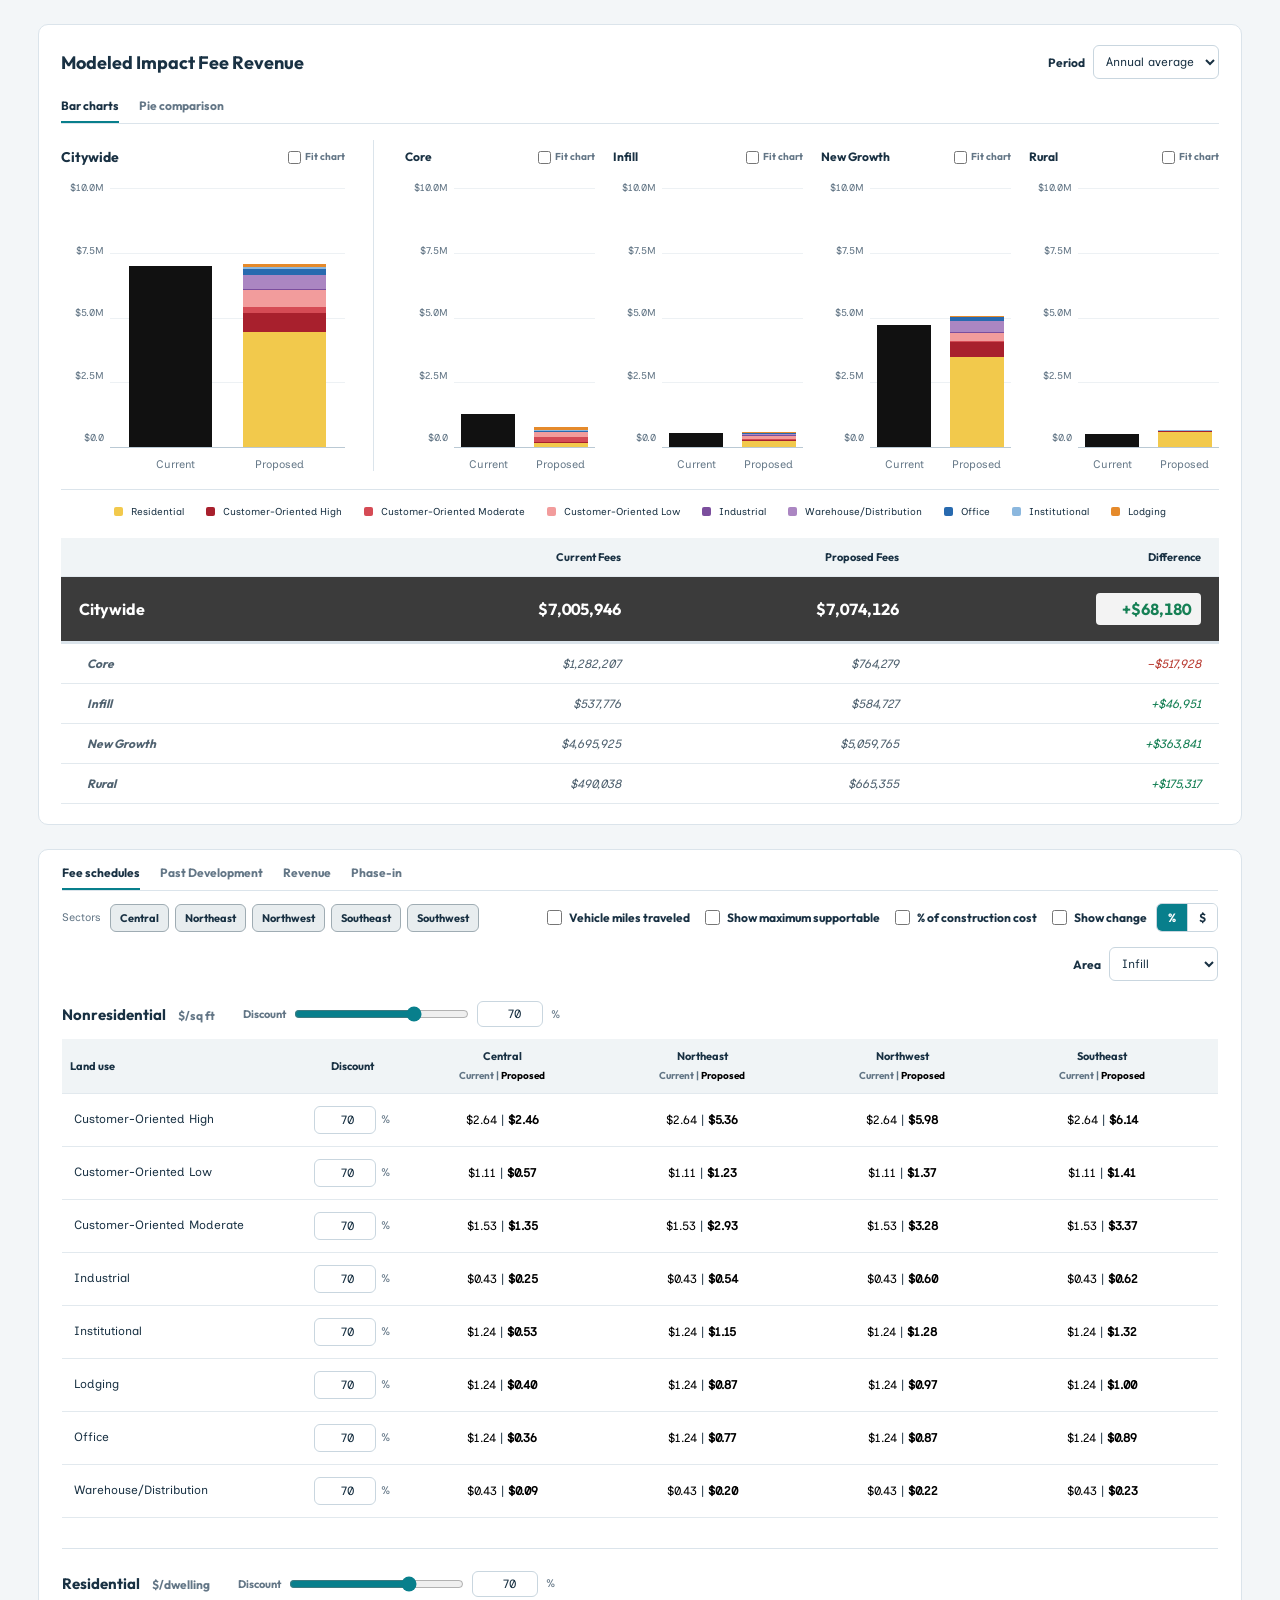
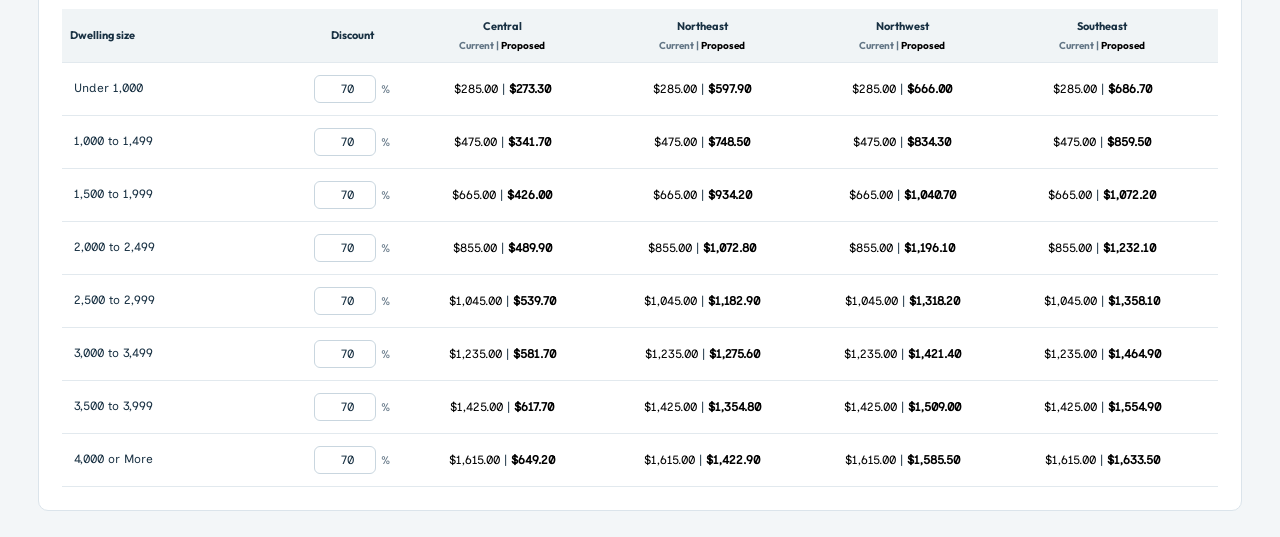
==== commit 5d71211a: "Update index.html" ====
--- a/index.html
+++ b/index.html
@@ -277,9 +277,11 @@
 .fee-schedule th:nth-child(n+3),.fee-schedule td:nth-child(n+3){text-align:center;min-width:0}
 
 .fee-construction-share{color:#000;font-weight:400}
+
+.fee-vmt{color:#000;font-weight:400}
 </style></head><body><div class="layout">
 <main><section class="panel revenue-overview"><div class="section-head"><h2>Modeled Impact Fee Revenue</h2><div class="filters"><label class="inline-field">Period<select id="period"><option value="1">Annual average</option><option value="5">Five-year total</option></select></label></div></div><div class="chart-view-tabs" role="tablist" aria-label="Revenue chart view"><button id="chart-tab-bars" type="button" role="tab" aria-controls="bar-chart-panel" aria-selected="true" tabindex="0">Bar charts</button><button id="chart-tab-pies" type="button" role="tab" aria-controls="pie-chart-panel" aria-selected="false" tabindex="-1">Pie comparison</button></div><div id="bar-chart-panel" role="tabpanel" aria-labelledby="chart-tab-bars"><div class="revenue-chart-layout"><section class="city-chart"><div class="chart-heading"><h3>Citywide</h3><label class="chart-fit-toggle" title="Fit both bars to this chart’s own revenue range."><input id="chart-fit-citywide" type="checkbox" aria-label="Citywide fit chart">Fit chart</label></div><div id="city-revenue-chart"><div class="comparison-chart" data-chart-scale="standard" role="group" aria-label="Citywide: current revenue $7,005,946, proposed revenue $7,074,126, standard linear revenue scale"><div class="chart-axis" aria-hidden="true" title="Linear revenue axis"><span>$10M</span><span>$7.5M</span><span>$5M</span><span>$2.5M</span><span>$0</span></div><div class="bar-plot"><div class="revenue-bar current-revenue-bar" style="height:70.05945957199366%" tabindex="0" data-chart-current="true" data-chart-amount="$7,005,946" aria-label="Current revenue: $7,005,946"></div><div class="revenue-bar proposed-revenue-bar" aria-label="Proposed revenue by land use"><div class="revenue-segment" tabindex="0" style="height:44.516372809932136%;background:#f2c94c;color:#172b3a" data-chart-category="Residential" data-chart-scope="Citywide" data-chart-amount="$4,451,637" data-chart-share="62.9%" aria-label="Residential: $4,451,637 · 62.9% of proposed revenue"></div><div class="revenue-segment" tabindex="0" style="height:7.225754581823537%;background:#a8202d;color:#fff" data-chart-category="Customer-Oriented High" data-chart-scope="Citywide" data-chart-amount="$722,575" data-chart-share="10.2%" aria-label="Customer-Oriented High: $722,575 · 10.2% of proposed revenue"></div><div class="revenue-segment" tabindex="0" style="height:2.4354161615445022%;background:#d54b55;color:#fff" data-chart-category="Customer-Oriented Moderate" data-chart-scope="Citywide" data-chart-amount="$243,542" data-chart-share="3.4%" aria-label="Customer-Oriented Moderate: $243,542 · 3.4% of proposed revenue"></div><div class="revenue-segment" tabindex="0" style="height:6.3416812967467635%;background:#f29c9c;color:#172b3a" data-chart-category="Customer-Oriented Low" data-chart-scope="Citywide" data-chart-amount="$634,168" data-chart-share="9.0%" aria-label="Customer-Oriented Low: $634,168 · 9.0% of proposed revenue"></div><div class="revenue-segment" tabindex="0" style="height:0.6746990739799514%;background:#7b4e9d;color:#fff" data-chart-category="Industrial" data-chart-scope="Citywide" data-chart-amount="$67,470" data-chart-share="1.0%" aria-label="Industrial: $67,470 · 1.0% of proposed revenue"></div><div class="revenue-segment" tabindex="0" style="height:5.246825880401744%;background:#ab86c2;color:#172b3a" data-chart-category="Warehouse/Distribution" data-chart-scope="Citywide" data-chart-amount="$524,683" data-chart-share="7.4%" aria-label="Warehouse/Distribution: $524,683 · 7.4% of proposed revenue"></div><div class="revenue-segment" tabindex="0" style="height:2.3671449968336873%;background:#286aaf;color:#fff" data-chart-category="Office" data-chart-scope="Citywide" data-chart-amount="$236,714" data-chart-share="3.3%" aria-label="Office: $236,714 · 3.3% of proposed revenue"></div><div class="revenue-segment" tabindex="0" style="height:0.6045954404876142%;background:#8bb7de;color:#172b3a" data-chart-category="Institutional" data-chart-scope="Citywide" data-chart-amount="$60,460" data-chart-share="0.9%" aria-label="Institutional: $60,460 · 0.9% of proposed revenue"></div><div class="revenue-segment" tabindex="0" style="height:1.328773576444732%;background:#e58a2b;color:#172b3a" data-chart-category="Lodging" data-chart-scope="Citywide" data-chart-amount="$132,877" data-chart-share="1.9%" aria-label="Lodging: $132,877 · 1.9% of proposed revenue"></div></div></div></div></div><div class="chart-bar-labels"><span>Current</span><span>Proposed</span></div></section><section class="benefit-chart-section"><div id="benefit-revenue-charts" class="benefit-chart-grid"><section class="benefit-chart"><div class="chart-heading"><h4>Core</h4><label class="chart-fit-toggle" title="Fit both bars to this chart’s own revenue range."><input id="chart-fit-core" type="checkbox" data-chart-fit="Core" aria-label="Core fit chart">Fit chart</label></div><div class="comparison-chart" data-chart-scale="standard" role="group" aria-label="Core: current revenue $1,282,207, proposed revenue $764,279, standard linear revenue scale"><div class="chart-axis" aria-hidden="true" title="Linear revenue axis"><span>$10M</span><span>$7.5M</span><span>$5M</span><span>$2.5M</span><span>$0</span></div><div class="bar-plot"><div class="revenue-bar current-revenue-bar" style="height:12.822073263684253%" tabindex="0" data-chart-current="true" data-chart-amount="$1,282,207" aria-label="Current revenue: $1,282,207"></div><div class="revenue-bar proposed-revenue-bar" aria-label="Proposed revenue by land use"><div class="revenue-segment" tabindex="0" style="height:1.4649713721889337%;background:#f2c94c;color:#172b3a" data-chart-category="Residential" data-chart-scope="Core" data-chart-amount="$146,497" data-chart-share="19.2%" aria-label="Residential: $146,497 · 19.2% of proposed revenue"></div><div class="revenue-segment" tabindex="0" style="height:0.5019344975741238%;background:#a8202d;color:#fff" data-chart-category="Customer-Oriented High" data-chart-scope="Core" data-chart-amount="$50,193" data-chart-share="6.6%" aria-label="Customer-Oriented High: $50,193 · 6.6% of proposed revenue"></div><div class="revenue-segment" tabindex="0" style="height:2.0183274372093027%;background:#d54b55;color:#fff" data-chart-category="Customer-Oriented Moderate" data-chart-scope="Core" data-chart-amount="$201,833" data-chart-share="26.4%" aria-label="Customer-Oriented Moderate: $201,833 · 26.4% of proposed revenue"></div><div class="revenue-segment" tabindex="0" style="height:1.839507632572778%;background:#f29c9c;color:#172b3a" data-chart-category="Customer-Oriented Low" data-chart-scope="Core" data-chart-amount="$183,951" data-chart-share="24.1%" aria-label="Customer-Oriented Low: $183,951 · 24.1% of proposed revenue"></div><div class="revenue-segment" tabindex="0" style="height:0.006920371579965057%;background:#7b4e9d;color:#fff" data-chart-category="Industrial" data-chart-scope="Core" data-chart-amount="$692" data-chart-share="0.1%" aria-label="Industrial: $692 · 0.1% of proposed revenue"></div><div class="revenue-segment" tabindex="0" style="height:0.007147710144925767%;background:#ab86c2;color:#172b3a" data-chart-category="Warehouse/Distribution" data-chart-scope="Core" data-chart-amount="$715" data-chart-share="0.1%" aria-label="Warehouse/Distribution: $715 · 0.1% of proposed revenue"></div><div class="revenue-segment" tabindex="0" style="height:0.6920168198336984%;background:#286aaf;color:#fff" data-chart-category="Office" data-chart-scope="Core" data-chart-amount="$69,202" data-chart-share="9.1%" aria-label="Office: $69,202 · 9.1% of proposed revenue"></div><div class="revenue-segment" tabindex="0" style="height:0.09628101421899338%;background:#8bb7de;color:#172b3a" data-chart-category="Institutional" data-chart-scope="Core" data-chart-amount="$9,628" data-chart-share="1.3%" aria-label="Institutional: $9,628 · 1.3% of proposed revenue"></div><div class="revenue-segment" tabindex="0" style="height:1.015687252444737%;background:#e58a2b;color:#172b3a" data-chart-category="Lodging" data-chart-scope="Core" data-chart-amount="$101,569" data-chart-share="13.3%" aria-label="Lodging: $101,569 · 13.3% of proposed revenue"></div></div></div></div><div class="chart-bar-labels"><span>Current</span><span>Proposed</span></div></section><section class="benefit-chart"><div class="chart-heading"><h4>Infill</h4><label class="chart-fit-toggle" title="Fit both bars to this chart’s own revenue range."><input id="chart-fit-infill" type="checkbox" data-chart-fit="Infill" aria-label="Infill fit chart">Fit chart</label></div><div class="comparison-chart" data-chart-scale="standard" role="group" aria-label="Infill: current revenue $537,776, proposed revenue $584,727, standard linear revenue scale"><div class="chart-axis" aria-hidden="true" title="Linear revenue axis"><span>$10M</span><span>$7.5M</span><span>$5M</span><span>$2.5M</span><span>$0</span></div><div class="bar-plot"><div class="revenue-bar current-revenue-bar" style="height:5.377762315681406%" tabindex="0" data-chart-current="true" data-chart-amount="$537,776" aria-label="Current revenue: $537,776"></div><div class="revenue-bar proposed-revenue-bar" aria-label="Proposed revenue by land use"><div class="revenue-segment" tabindex="0" style="height:2.1629868000000005%;background:#f2c94c;color:#172b3a" data-chart-category="Residential" data-chart-scope="Infill" data-chart-amount="$216,299" data-chart-share="37.0%" aria-label="Residential: $216,299 · 37.0% of proposed revenue"></div><div class="revenue-segment" tabindex="0" style="height:0.8916094112699358%;background:#a8202d;color:#fff" data-chart-category="Customer-Oriented High" data-chart-scope="Infill" data-chart-amount="$89,161" data-chart-share="15.2%" aria-label="Customer-Oriented High: $89,161 · 15.2% of proposed revenue"></div><div class="revenue-segment" tabindex="0" style="height:0.15811545841101937%;background:#d54b55;color:#fff" data-chart-category="Customer-Oriented Moderate" data-chart-scope="Infill" data-chart-amount="$15,812" data-chart-share="2.7%" aria-label="Customer-Oriented Moderate: $15,812 · 2.7% of proposed revenue"></div><div class="revenue-segment" tabindex="0" style="height:1.142647803282144%;background:#f29c9c;color:#172b3a" data-chart-category="Customer-Oriented Low" data-chart-scope="Infill" data-chart-amount="$114,265" data-chart-share="19.5%" aria-label="Customer-Oriented Low: $114,265 · 19.5% of proposed revenue"></div><div class="revenue-segment" tabindex="0" style="height:0.1908240047999996%;background:#7b4e9d;color:#fff" data-chart-category="Industrial" data-chart-scope="Infill" data-chart-amount="$19,082" data-chart-share="3.3%" aria-label="Industrial: $19,082 · 3.3% of proposed revenue"></div><div class="revenue-segment" tabindex="0" style="height:0.7204354276614859%;background:#ab86c2;color:#172b3a" data-chart-category="Warehouse/Distribution" data-chart-scope="Infill" data-chart-amount="$72,044" data-chart-share="12.3%" aria-label="Warehouse/Distribution: $72,044 · 12.3% of proposed revenue"></div><div class="revenue-segment" tabindex="0" style="height:0.24780173879999978%;background:#286aaf;color:#fff" data-chart-category="Office" data-chart-scope="Infill" data-chart-amount="$24,780" data-chart-share="4.2%" aria-label="Office: $24,780 · 4.2% of proposed revenue"></div><div class="revenue-segment" tabindex="0" style="height:0.14455986593982662%;background:#8bb7de;color:#172b3a" data-chart-category="Institutional" data-chart-scope="Infill" data-chart-amount="$14,456" data-chart-share="2.5%" aria-label="Institutional: $14,456 · 2.5% of proposed revenue"></div><div class="revenue-segment" tabindex="0" style="height:0.18828915839999905%;background:#e58a2b;color:#172b3a" data-chart-category="Lodging" data-chart-scope="Infill" data-chart-amount="$18,829" data-chart-share="3.2%" aria-label="Lodging: $18,829 · 3.2% of proposed revenue"></div></div></div></div><div class="chart-bar-labels"><span>Current</span><span>Proposed</span></div></section><section class="benefit-chart"><div class="chart-heading"><h4>New Growth</h4><label class="chart-fit-toggle" title="Fit both bars to this chart’s own revenue range."><input id="chart-fit-new-growth" type="checkbox" data-chart-fit="New Growth" aria-label="New Growth fit chart">Fit chart</label></div><div class="comparison-chart" data-chart-scale="standard" role="group" aria-label="New Growth: current revenue $4,695,925, proposed revenue $5,059,765, standard linear revenue scale"><div class="chart-axis" aria-hidden="true" title="Linear revenue axis"><span>$10M</span><span>$7.5M</span><span>$5M</span><span>$2.5M</span><span>$0</span></div><div class="bar-plot"><div class="revenue-bar current-revenue-bar" style="height:46.95924514524243%" tabindex="0" data-chart-current="true" data-chart-amount="$4,695,925" aria-label="Current revenue: $4,695,925"></div><div class="revenue-bar proposed-revenue-bar" aria-label="Proposed revenue by land use"><div class="revenue-segment" tabindex="0" style="height:34.84159063774321%;background:#f2c94c;color:#172b3a" data-chart-category="Residential" data-chart-scope="New Growth" data-chart-amount="$3,484,159" data-chart-share="68.9%" aria-label="Residential: $3,484,159 · 68.9% of proposed revenue"></div><div class="revenue-segment" tabindex="0" style="height:5.716499220379475%;background:#a8202d;color:#fff" data-chart-category="Customer-Oriented High" data-chart-scope="New Growth" data-chart-amount="$571,650" data-chart-share="11.3%" aria-label="Customer-Oriented High: $571,650 · 11.3% of proposed revenue"></div><div class="revenue-segment" tabindex="0" style="height:0.25897326592418324%;background:#d54b55;color:#fff" data-chart-category="Customer-Oriented Moderate" data-chart-scope="New Growth" data-chart-amount="$25,897" data-chart-share="0.5%" aria-label="Customer-Oriented Moderate: $25,897 · 0.5% of proposed revenue"></div><div class="revenue-segment" tabindex="0" style="height:3.1203874292078098%;background:#f29c9c;color:#172b3a" data-chart-category="Customer-Oriented Low" data-chart-scope="New Growth" data-chart-amount="$312,039" data-chart-share="6.2%" aria-label="Customer-Oriented Low: $312,039 · 6.2% of proposed revenue"></div><div class="revenue-segment" tabindex="0" style="height:0.3510688392000034%;background:#7b4e9d;color:#fff" data-chart-category="Industrial" data-chart-scope="New Growth" data-chart-amount="$35,107" data-chart-share="0.7%" aria-label="Industrial: $35,107 · 0.7% of proposed revenue"></div><div class="revenue-segment" tabindex="0" style="height:4.510323026290209%;background:#ab86c2;color:#172b3a" data-chart-category="Warehouse/Distribution" data-chart-scope="New Growth" data-chart-amount="$451,032" data-chart-share="8.9%" aria-label="Warehouse/Distribution: $451,032 · 8.9% of proposed revenue"></div><div class="revenue-segment" tabindex="0" style="height:1.3431417893999935%;background:#286aaf;color:#fff" data-chart-category="Office" data-chart-scope="New Growth" data-chart-amount="$134,314" data-chart-share="2.7%" aria-label="Office: $134,314 · 2.7% of proposed revenue"></div><div class="revenue-segment" tabindex="0" style="height:0.33254243056602917%;background:#8bb7de;color:#172b3a" data-chart-category="Institutional" data-chart-scope="New Growth" data-chart-amount="$33,254" data-chart-share="0.7%" aria-label="Institutional: $33,254 · 0.7% of proposed revenue"></div><div class="revenue-segment" tabindex="0" style="height:0.12312581160000491%;background:#e58a2b;color:#172b3a" data-chart-category="Lodging" data-chart-scope="New Growth" data-chart-amount="$12,313" data-chart-share="0.2%" aria-label="Lodging: $12,313 · 0.2% of proposed revenue"></div></div></div></div><div class="chart-bar-labels"><span>Current</span><span>Proposed</span></div></section><section class="benefit-chart"><div class="chart-heading"><h4>Rural</h4><label class="chart-fit-toggle" title="Fit both bars to this chart’s own revenue range."><input id="chart-fit-rural" type="checkbox" data-chart-fit="Rural" aria-label="Rural fit chart">Fit chart</label></div><div class="comparison-chart" data-chart-scale="standard" role="group" aria-label="Rural: current revenue $490,038, proposed revenue $665,355, standard linear revenue scale"><div class="chart-axis" aria-hidden="true" title="Linear revenue axis"><span>$10M</span><span>$7.5M</span><span>$5M</span><span>$2.5M</span><span>$0</span></div><div class="bar-plot"><div class="revenue-bar current-revenue-bar" style="height:4.900378847385575%" tabindex="0" data-chart-current="true" data-chart-amount="$490,038" aria-label="Current revenue: $490,038"></div><div class="revenue-bar proposed-revenue-bar" aria-label="Proposed revenue by land use"><div class="revenue-segment" tabindex="0" style="height:6.046824%;background:#f2c94c;color:#172b3a" data-chart-category="Residential" data-chart-scope="Rural" data-chart-amount="$604,682" data-chart-share="90.9%" aria-label="Residential: $604,682 · 90.9% of proposed revenue"></div><div class="revenue-segment" tabindex="0" style="height:0.11571145259999938%;background:#a8202d;color:#fff" data-chart-category="Customer-Oriented High" data-chart-scope="Rural" data-chart-amount="$11,571" data-chart-share="1.7%" aria-label="Customer-Oriented High: $11,571 · 1.7% of proposed revenue"></div><div class="revenue-segment" tabindex="0" style="height:0.23913843168402238%;background:#f29c9c;color:#172b3a" data-chart-category="Customer-Oriented Low" data-chart-scope="Rural" data-chart-amount="$23,914" data-chart-share="3.6%" aria-label="Customer-Oriented Low: $23,914 · 3.6% of proposed revenue"></div><div class="revenue-segment" tabindex="0" style="height:0.12588585839999933%;background:#7b4e9d;color:#fff" data-chart-category="Industrial" data-chart-scope="Rural" data-chart-amount="$12,589" data-chart-share="1.9%" aria-label="Industrial: $12,589 · 1.9% of proposed revenue"></div><div class="revenue-segment" tabindex="0" style="height:0.008919716305108238%;background:#ab86c2;color:#172b3a" data-chart-category="Warehouse/Distribution" data-chart-scope="Rural" data-chart-amount="$892" data-chart-share="0.1%" aria-label="Warehouse/Distribution: $892 · 0.1% of proposed revenue"></div><div class="revenue-segment" tabindex="0" style="height:0.08418464880000087%;background:#286aaf;color:#fff" data-chart-category="Office" data-chart-scope="Rural" data-chart-amount="$8,418" data-chart-share="1.3%" aria-label="Office: $8,418 · 1.3% of proposed revenue"></div><div class="revenue-segment" tabindex="0" style="height:0.031212129762760554%;background:#8bb7de;color:#172b3a" data-chart-category="Institutional" data-chart-scope="Rural" data-chart-amount="$3,121" data-chart-share="0.5%" aria-label="Institutional: $3,121 · 0.5% of proposed revenue"></div><div class="revenue-segment" tabindex="0" style="height:0.0016713539999999583%;background:#e58a2b;color:#172b3a" data-chart-category="Lodging" data-chart-scope="Rural" data-chart-amount="$167" data-chart-share="0.0%" aria-label="Lodging: $167 · 0.0% of proposed revenue"></div></div></div></div><div class="chart-bar-labels"><span>Current</span><span>Proposed</span></div></section></div></section></div><div id="revenue-chart-legend" class="revenue-chart-legend" aria-label="Proposed revenue by land use"><span class="revenue-legend-item" title="Residential: $4,451,637 proposed revenue"><i style="background:#f2c94c" aria-hidden="true"></i><span>Residential</span></span><span class="revenue-legend-item" title="Customer-Oriented High: $722,575 proposed revenue"><i style="background:#a8202d" aria-hidden="true"></i><span>Customer-Oriented High</span></span><span class="revenue-legend-item" title="Customer-Oriented Moderate: $243,542 proposed revenue"><i style="background:#d54b55" aria-hidden="true"></i><span>Customer-Oriented Moderate</span></span><span class="revenue-legend-item" title="Customer-Oriented Low: $634,168 proposed revenue"><i style="background:#f29c9c" aria-hidden="true"></i><span>Customer-Oriented Low</span></span><span class="revenue-legend-item" title="Industrial: $67,470 proposed revenue"><i style="background:#7b4e9d" aria-hidden="true"></i><span>Industrial</span></span><span class="revenue-legend-item" title="Warehouse/Distribution: $524,683 proposed revenue"><i style="background:#ab86c2" aria-hidden="true"></i><span>Warehouse/Distribution</span></span><span class="revenue-legend-item" title="Office: $236,714 proposed revenue"><i style="background:#286aaf" aria-hidden="true"></i><span>Office</span></span><span class="revenue-legend-item" title="Institutional: $60,460 proposed revenue"><i style="background:#8bb7de" aria-hidden="true"></i><span>Institutional</span></span><span class="revenue-legend-item" title="Lodging: $132,877 proposed revenue"><i style="background:#e58a2b" aria-hidden="true"></i><span>Lodging</span></span></div></div><div id="pie-chart-panel" role="tabpanel" aria-labelledby="chart-tab-pies" hidden><div class="pie-view-filters"><label class="inline-field">Area<select id="pie-area"><option>Citywide</option><option>Core</option><option>Infill</option><option